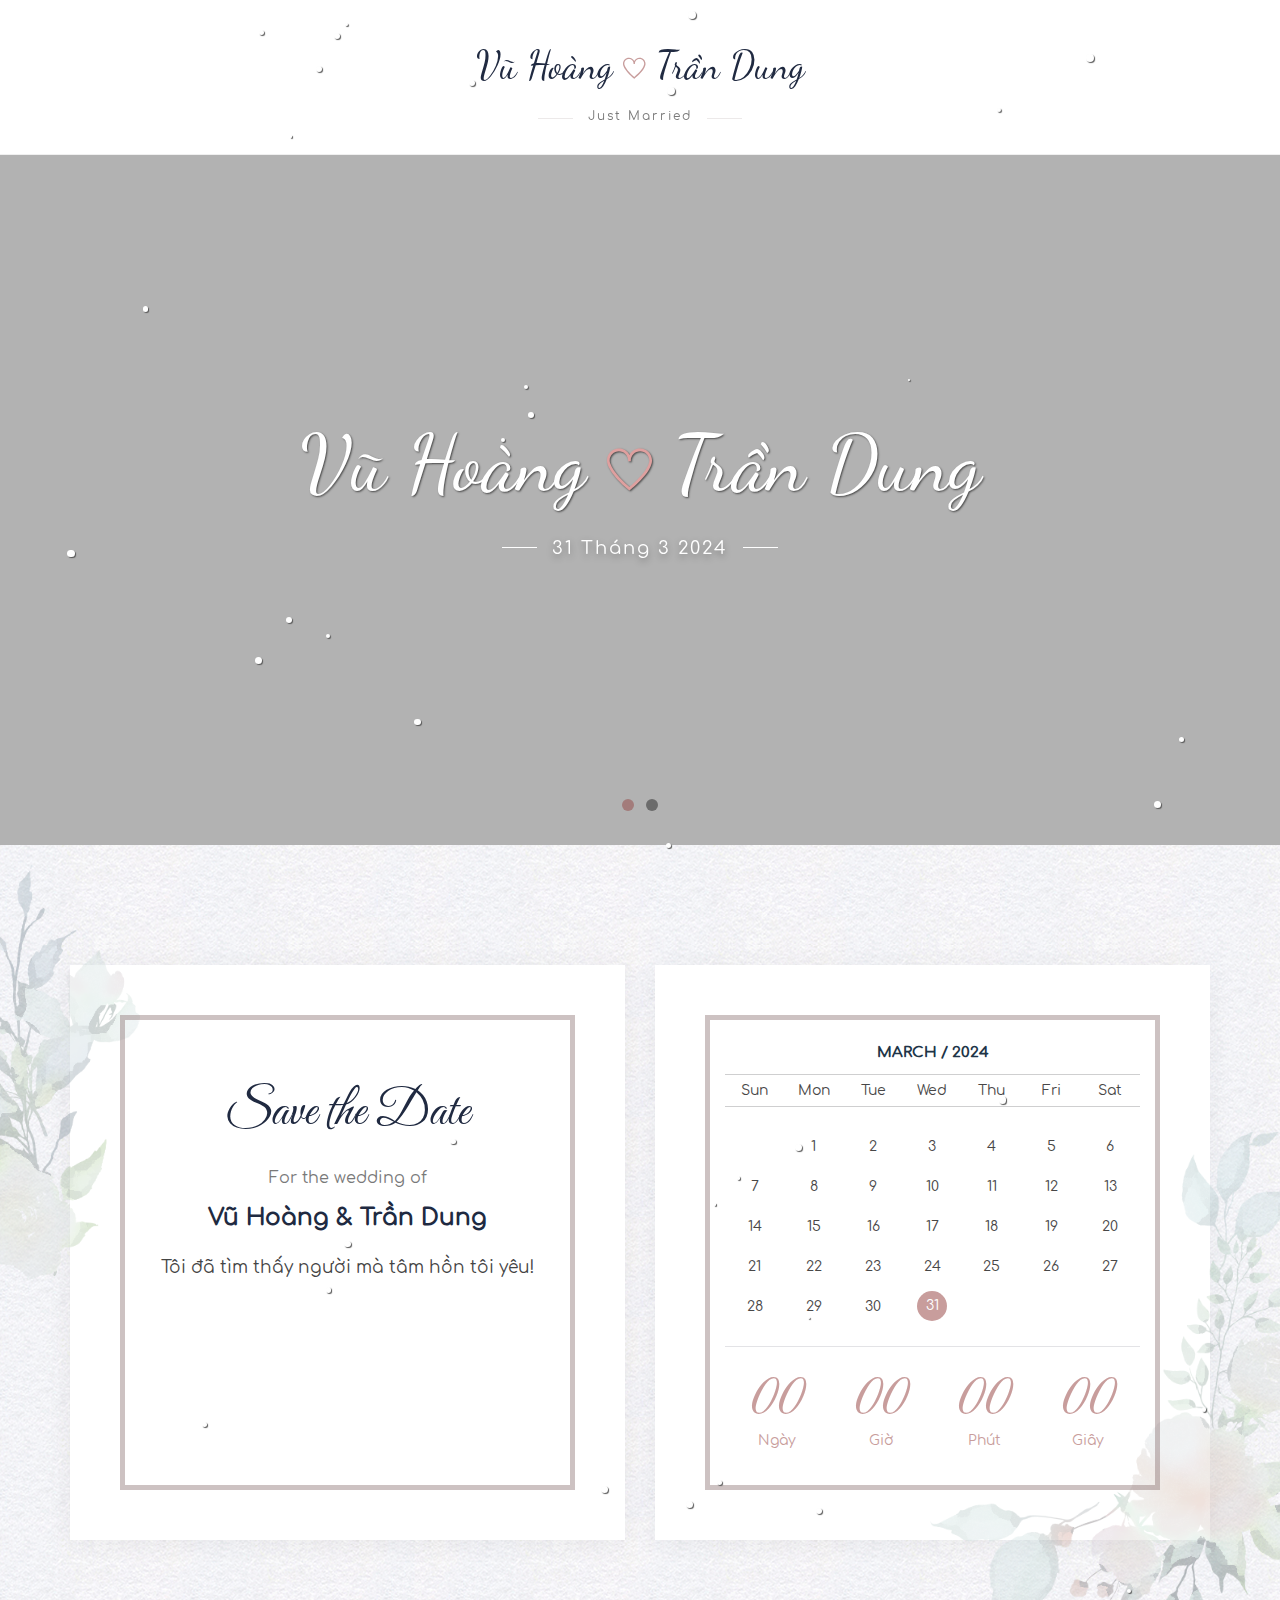
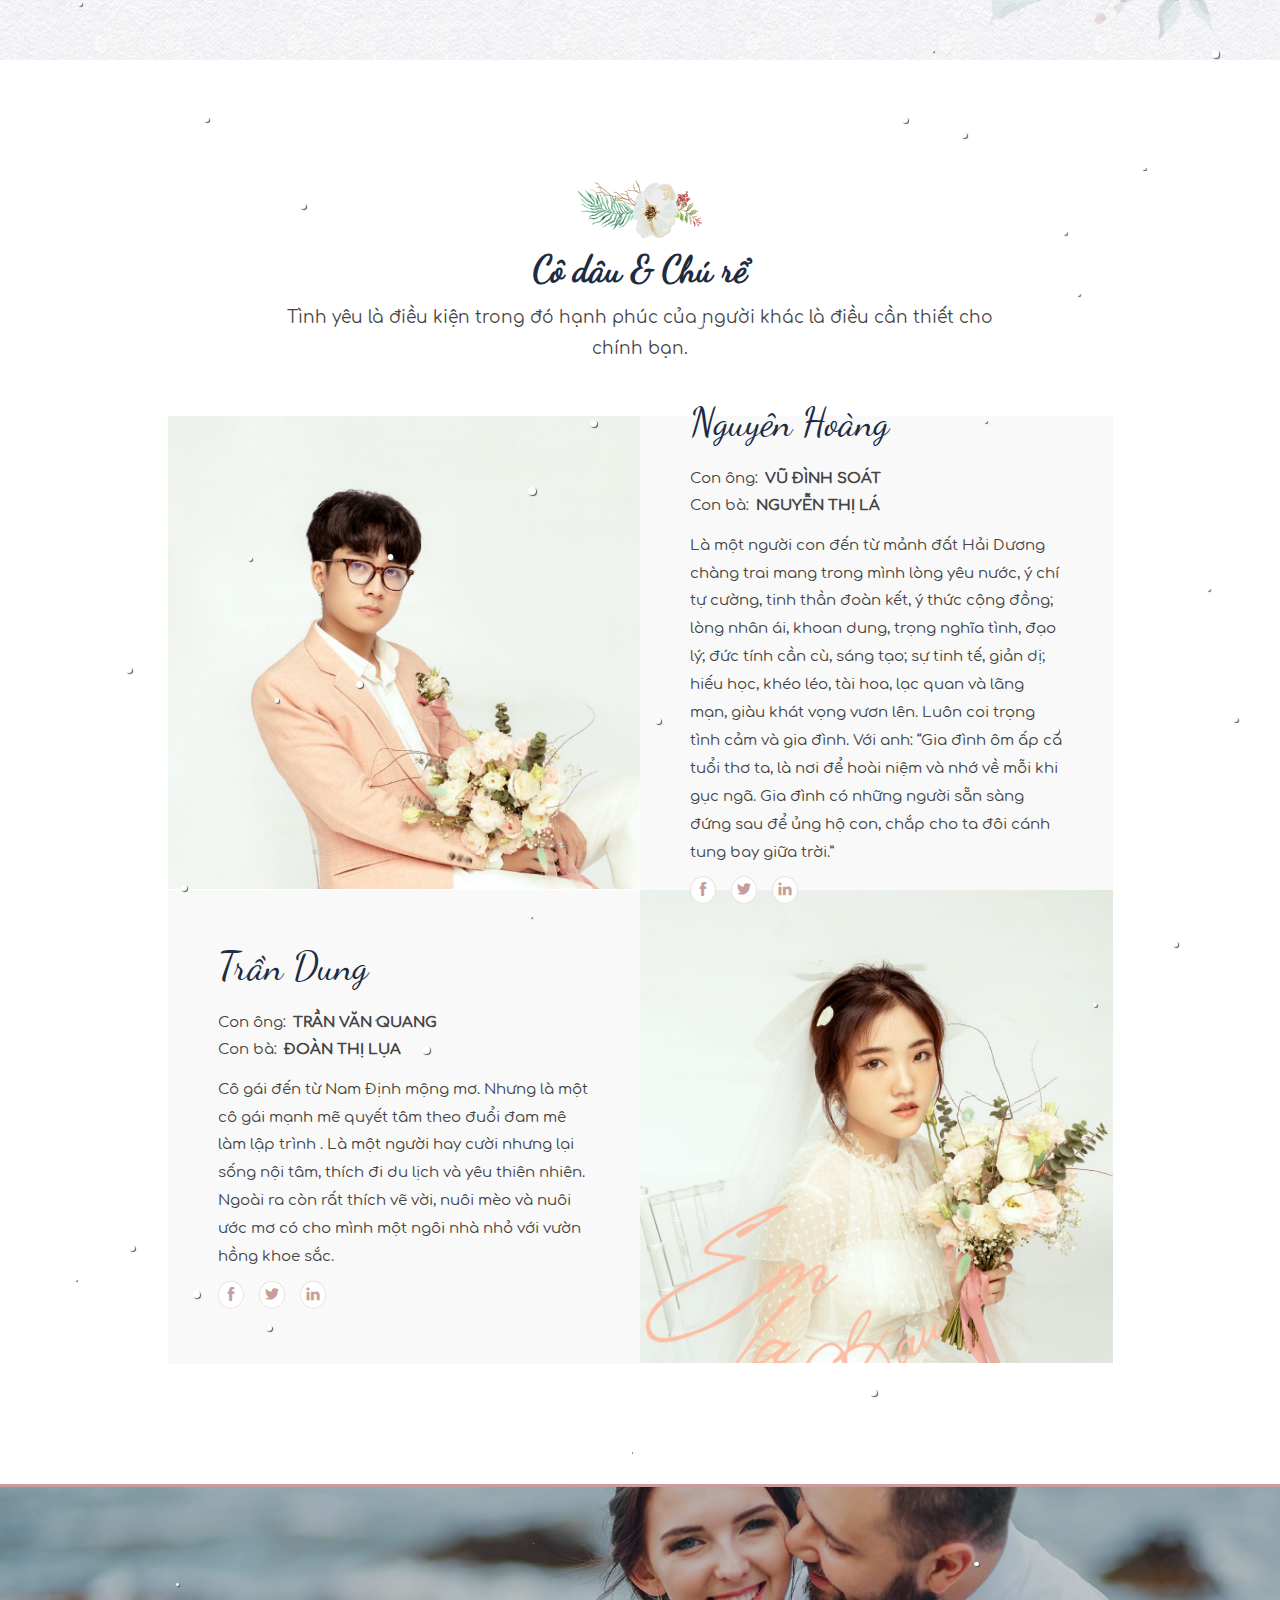
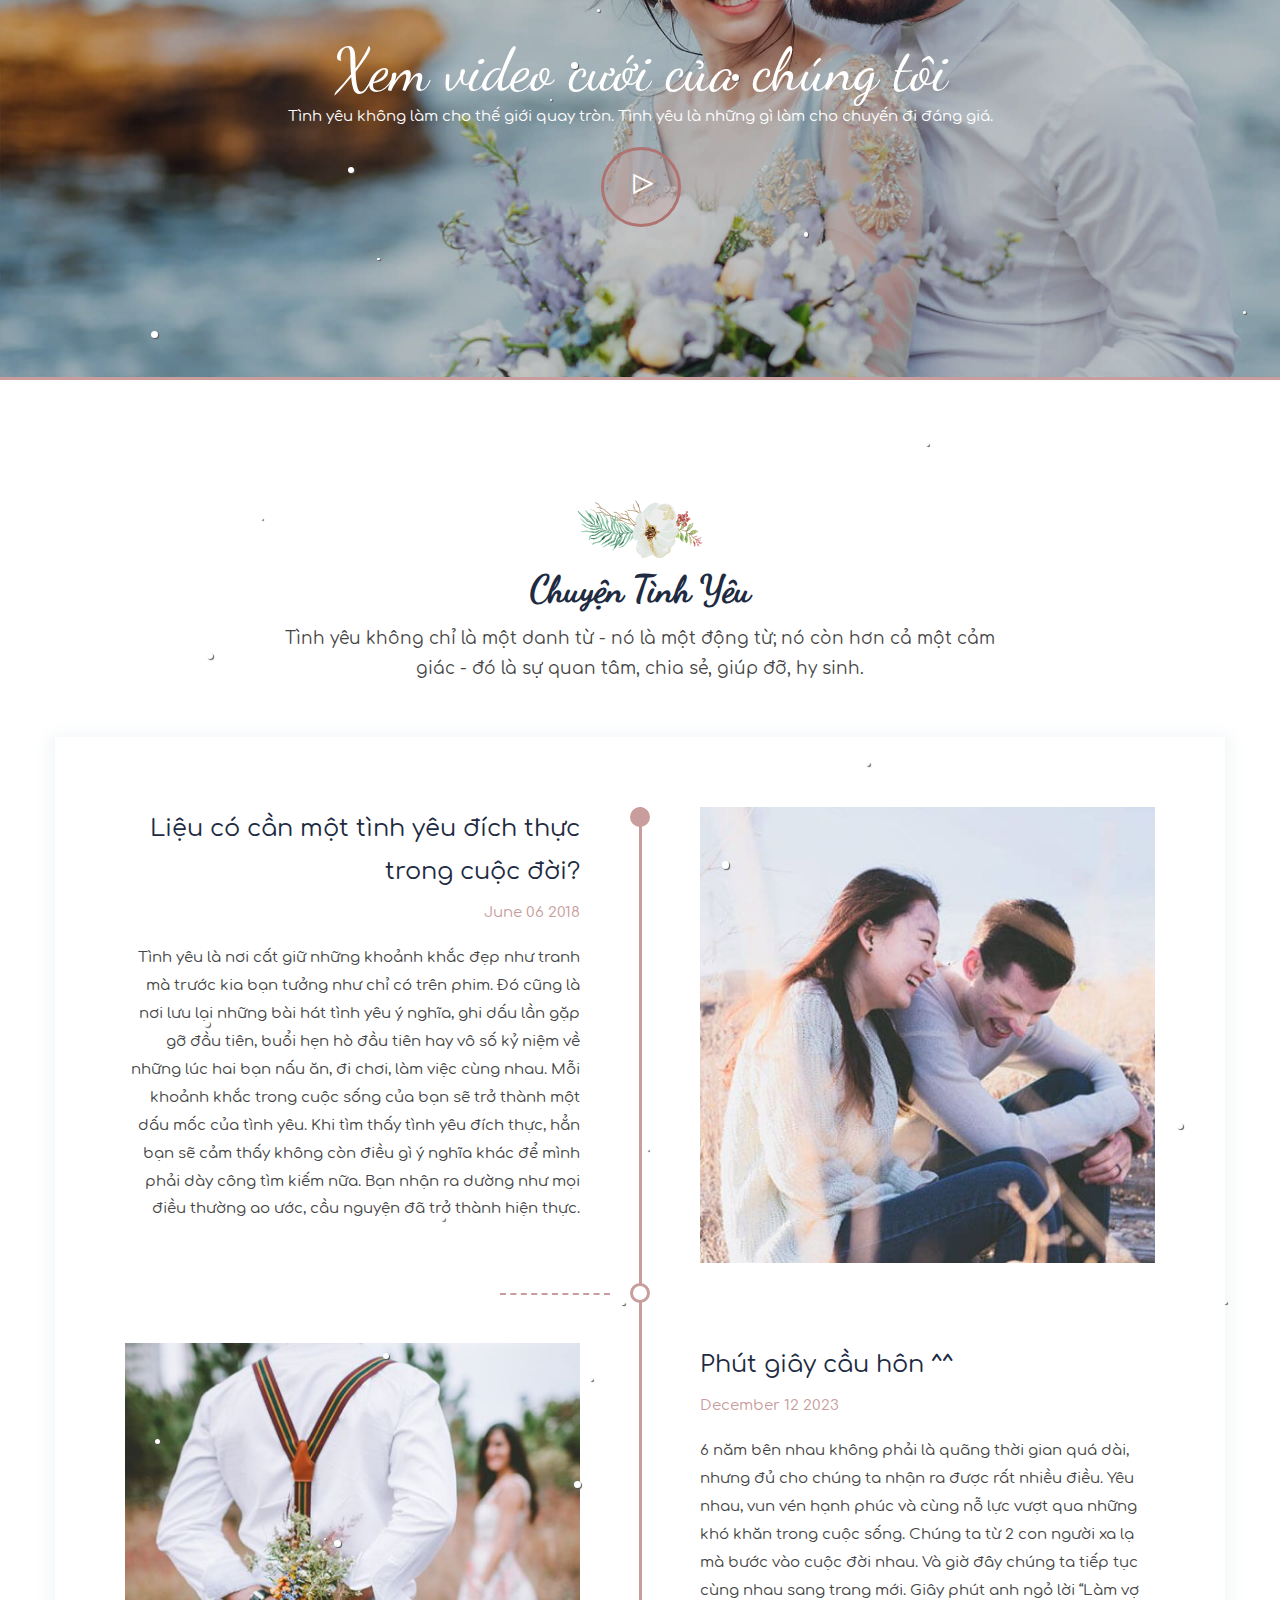
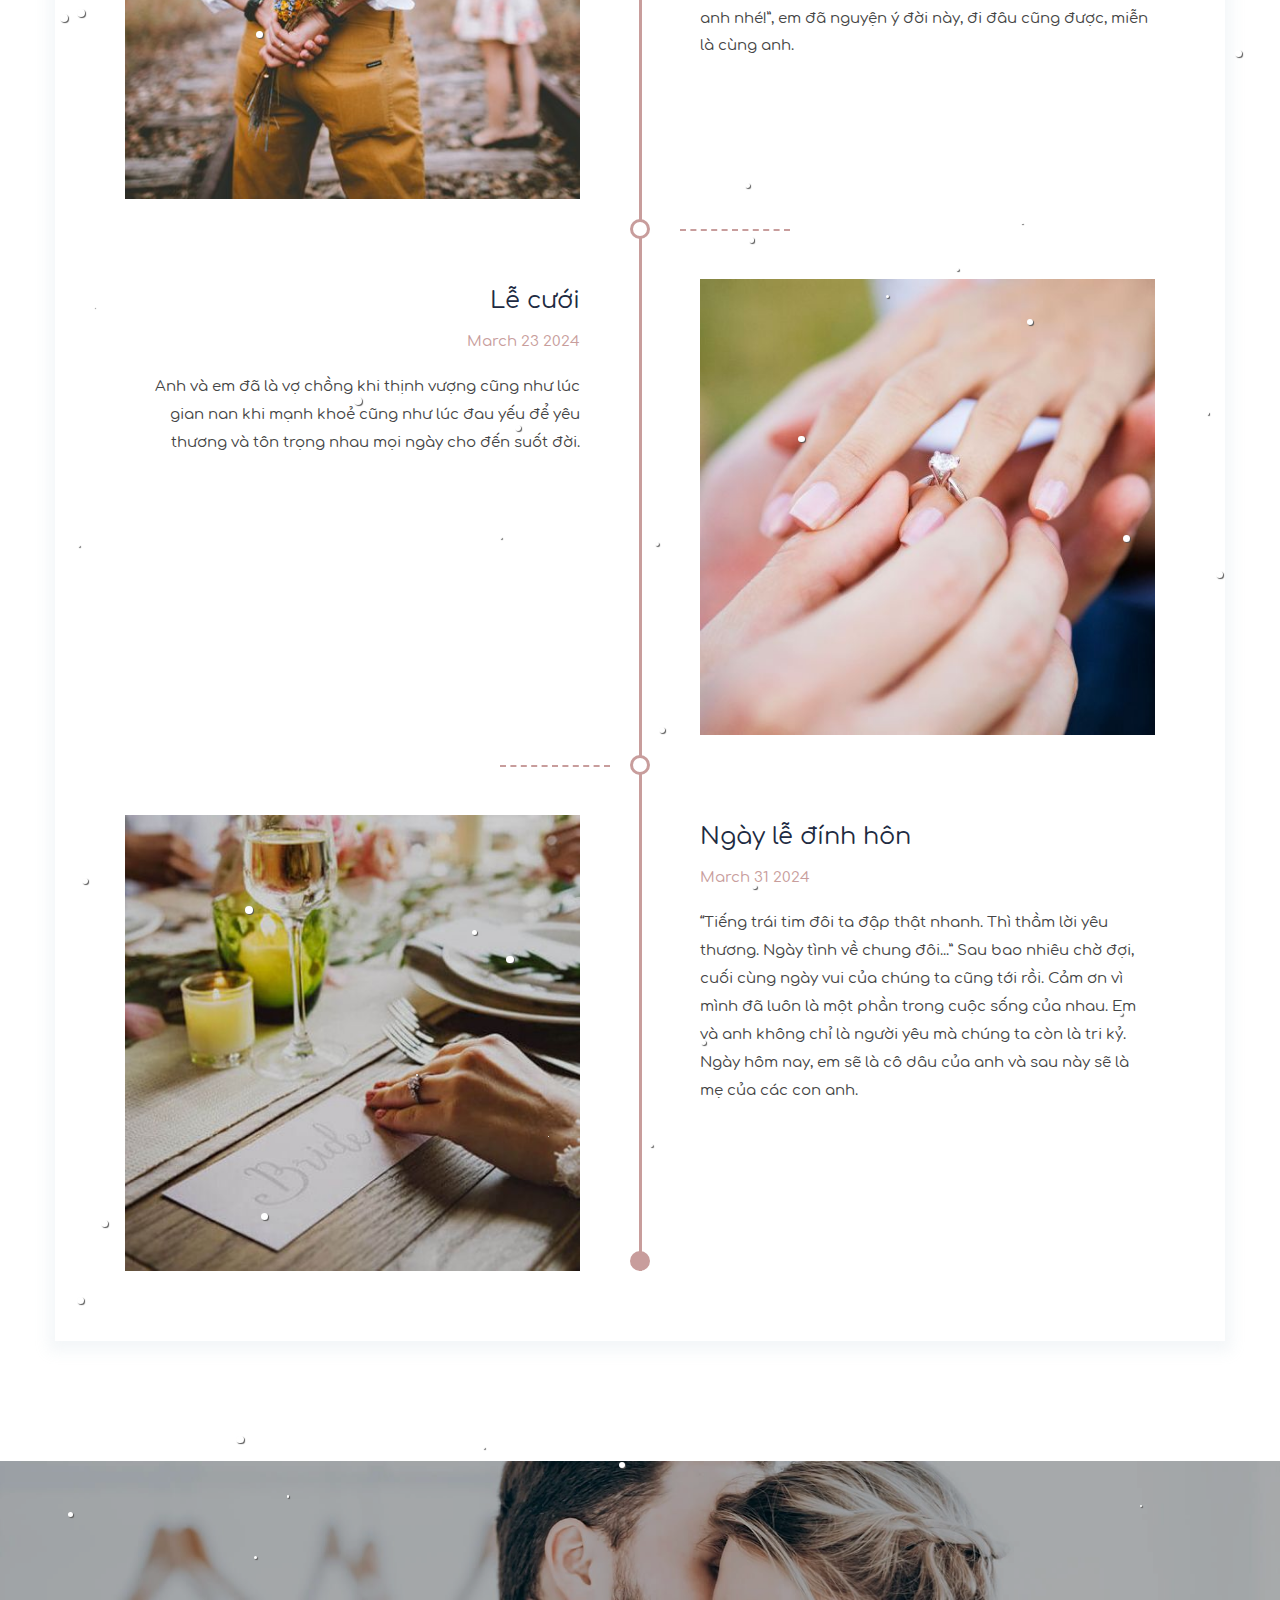
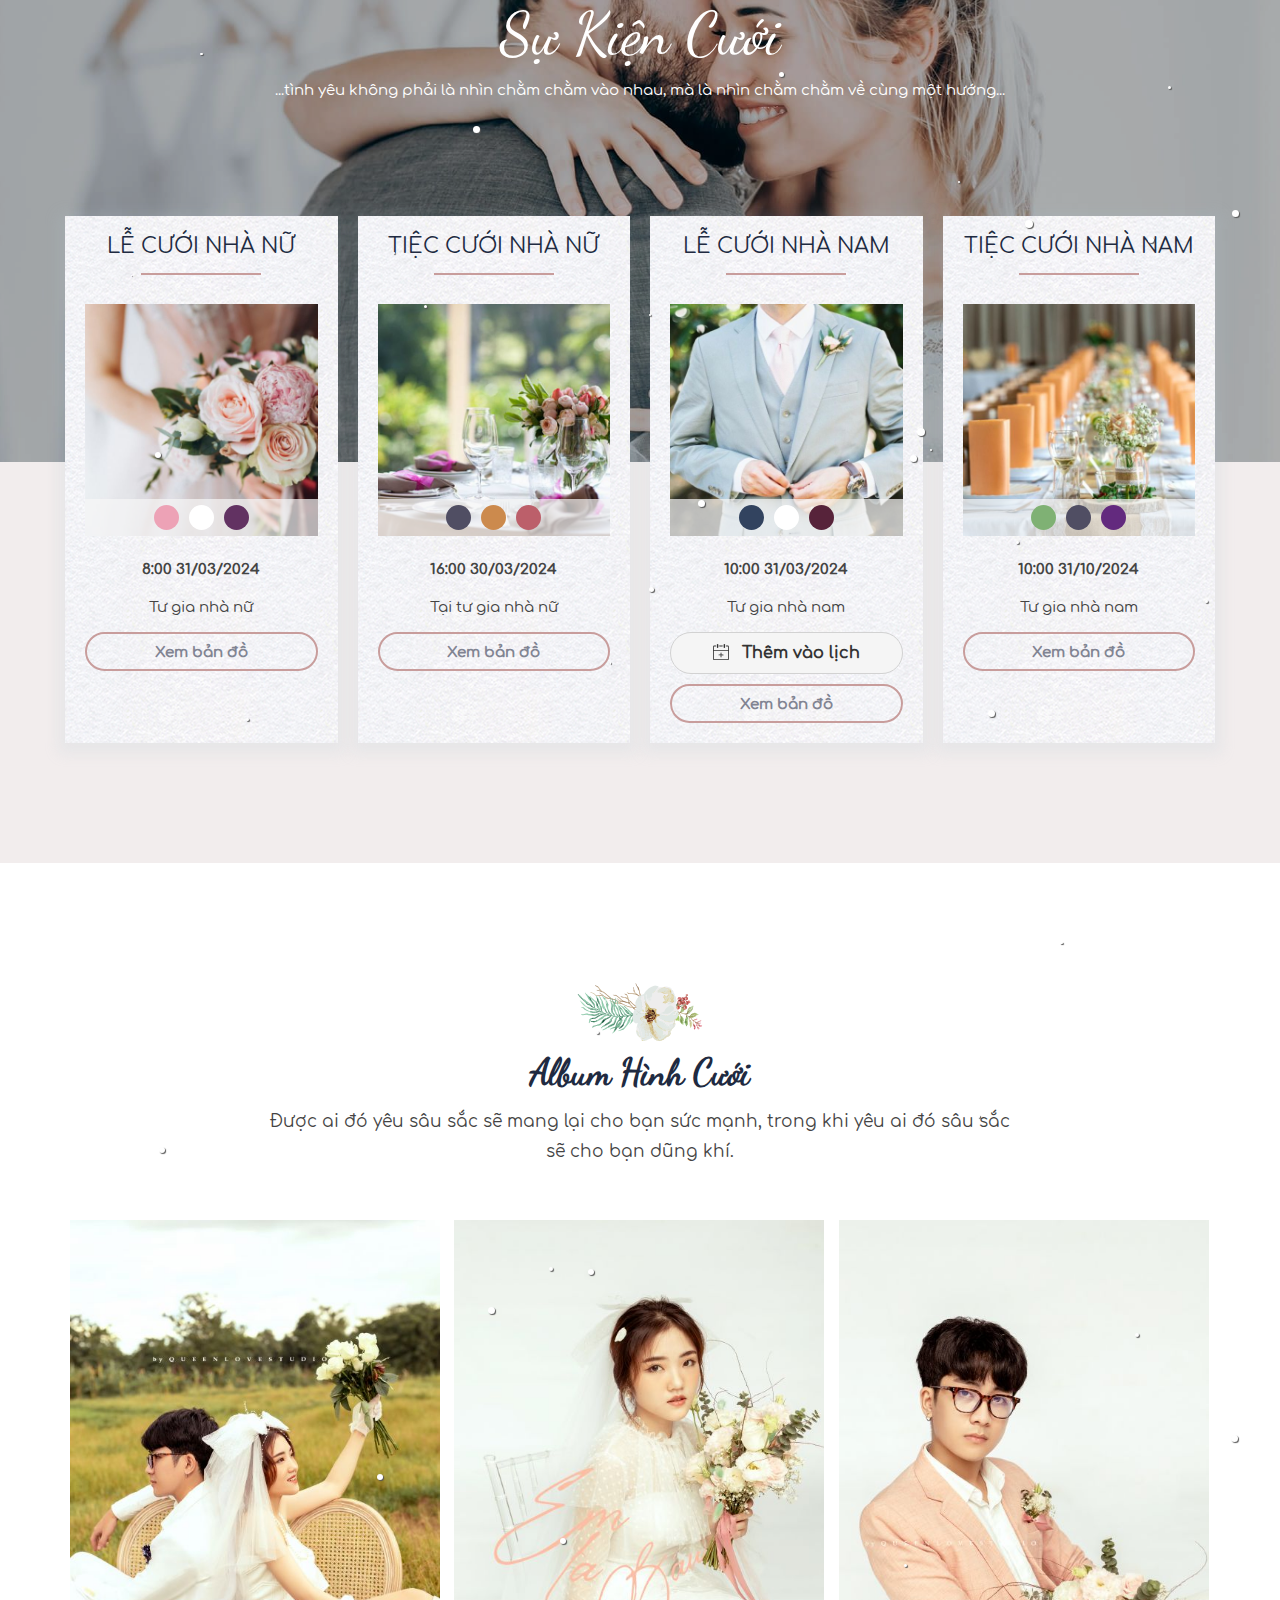
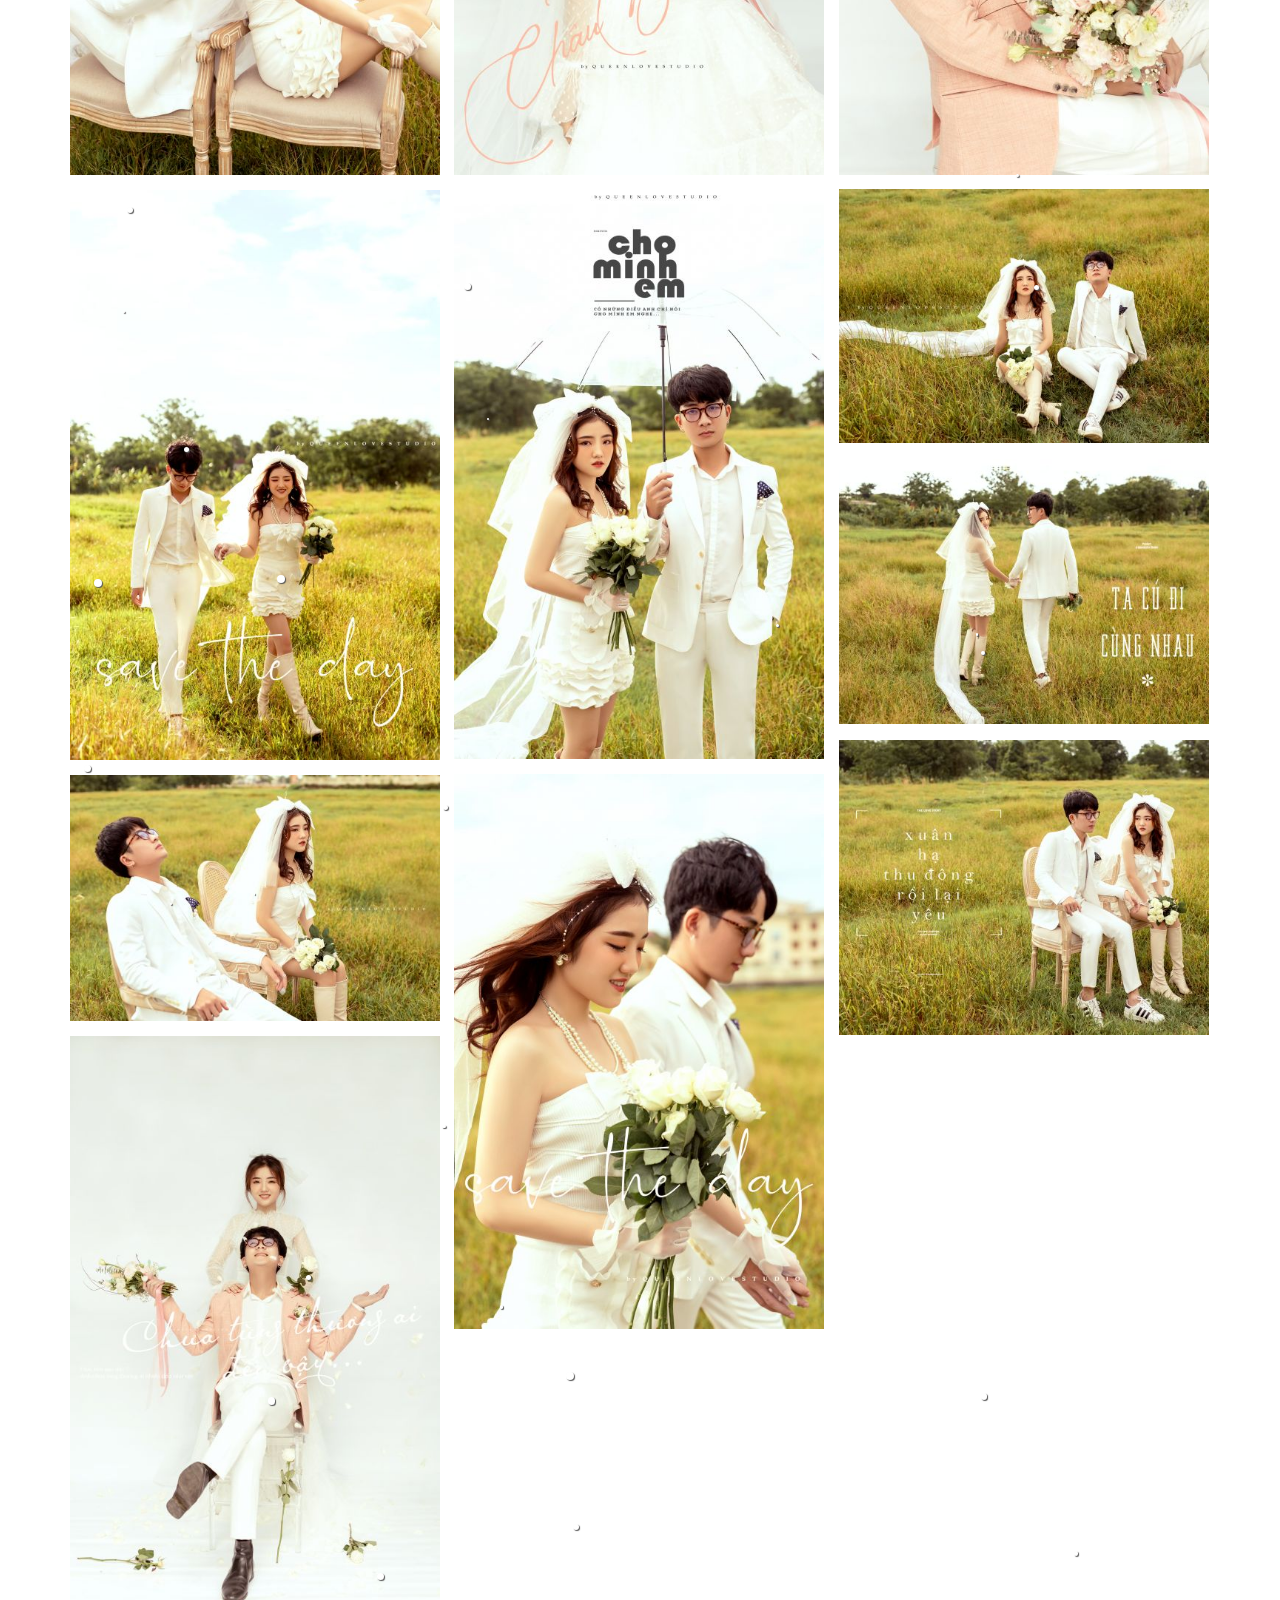
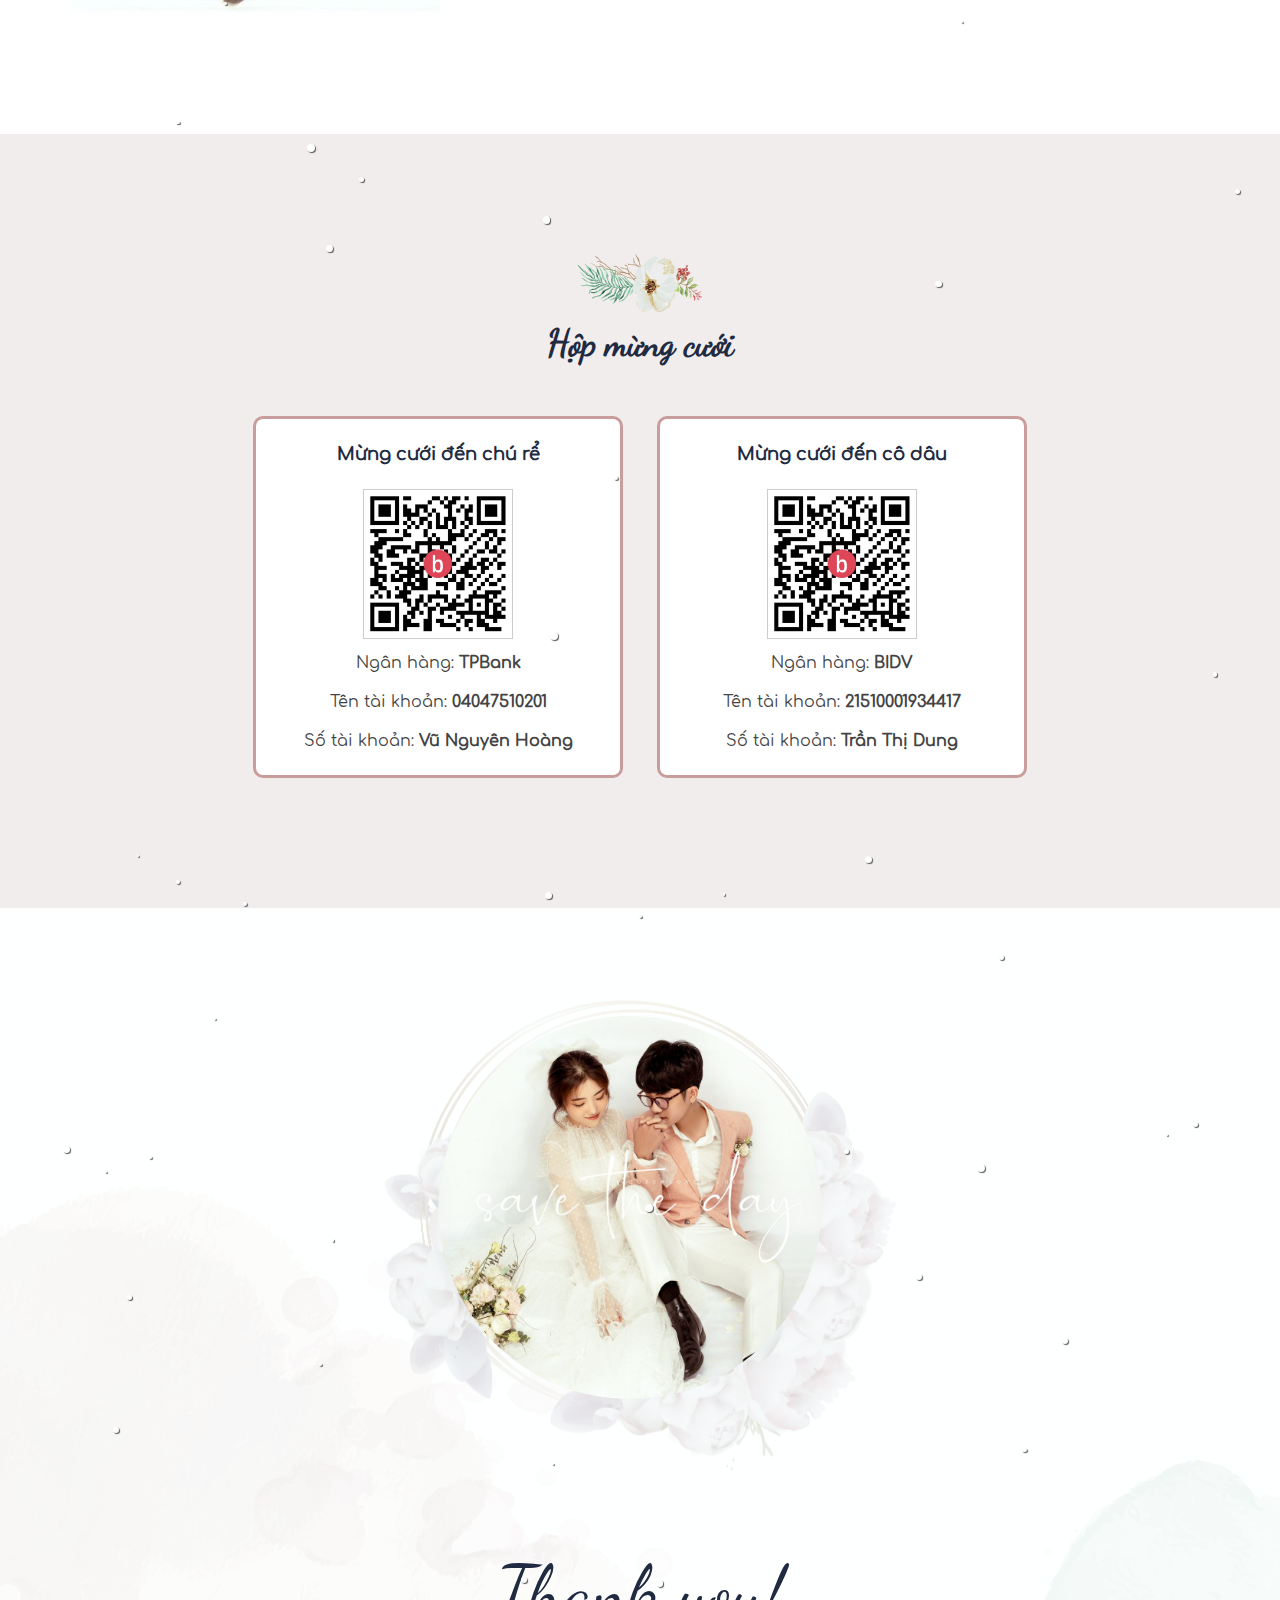
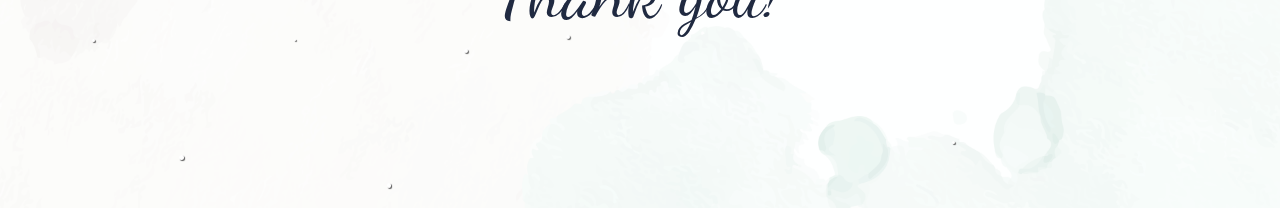
==== preview.iwedding.info/index1cdc.html @ bb4db27f "init" ====
<!DOCTYPE html>
<html lang="vi">

<!-- Mirrored from preview.iwedding.info/?template=6174ef83a62963738e0a367c by HTTrack Website Copier/3.x [XR&CO'2014], Sat, 16 Mar 2024 04:31:12 GMT -->
<!-- Added by HTTrack -->
<meta http-equiv="content-type" content="text/html;charset=UTF-8" /><!-- /Added by HTTrack -->

<head>
    <meta charset="utf-8">
    <meta http-equiv="X-UA-Compatible" content="IE=edge">
    <meta name="viewport" content="width=device-width, initial-scale=1">
    <title>Nguyên Hoàng &amp; Trần Dung Wedding site!</title>
    <meta name="description"
        content="Nguyên Hoàng &amp; Trần Dung - Our wedding date: 2024-03-31 | Điều tuyệt vời nhất mà bạn từng học là yêu và được yêu để đáp lại">
    <meta name="keywords"
        content="Wedding,Nguyên Hoàng,Trần Dung,Wedding website, Website đám cưới, Tạo website đám cưới miễn phí">
    <meta name="format-detection" content="telephone=no">
    <meta property="og:site_name" content="Nguyên Hoàng &amp; Trần Dung">
    <meta property="og:type" content="website">
    <meta property="og:title" content="Nguyên Hoàng &amp; Trần Dung Wedding site!">
    <meta property="og:url" content="index.html">
    <meta property="og:description"
        content="Nguyên Hoàng &amp; Trần Dung - Our wedding date: 2024-03-31 | Điều tuyệt vời nhất mà bạn từng học là yêu và được yêu để đáp lại">
    <meta property="og:image"
        content="../cdn.biihappy.com/ziiweb/website/61990349db8f76231c132068/88b6d6c5cb36ccd3725c92f0e0b3d89b.jpg">
    <meta property="og:image:url"
        content="../cdn.biihappy.com/ziiweb/website/61990349db8f76231c132068/88b6d6c5cb36ccd3725c92f0e0b3d89b.jpg">
    <meta property="og:image:secure_url"
        content="../cdn.biihappy.com/ziiweb/website/61990349db8f76231c132068/88b6d6c5cb36ccd3725c92f0e0b3d89b.jpg">
    <link rel="shortcut icon" type="image/x-icon" href="https://iwedding.info/favicon.ico">
    <link href="templates/template15/css/libsa6e0.css?v=20240301" rel="stylesheet">
    <link href="common/calendara6e0.css?v=20240301" rel="stylesheet">
    <link href="templates/template15/css/stylea6e0.css?v=20240301" rel="stylesheet">
    <link href="common/fonts/fontsa6e0.css?v=20240301" rel="stylesheet">
    <!-- Global site tag (gtag.js) - Google Analytics -->
    <script async src="https://www.googletagmanager.com/gtag/js?id=G-K9L0ZFE1PJ"></script>
    <script>window.dataLayer = window.dataLayer || []; function gtag() { dataLayer.push(arguments); } gtag('js', new Date()); gtag('config', 'G-K9L0ZFE1PJ');</script>
</head>
<script src="https://code.jquery.com/jquery-3.6.0.min.js"></script>
<script type="text/javascript">
    var photoGalleries = [];
    $(document).ready(function() {
        playPause();
        playPause();
    });
</script>

<body>
    <div class="page-wrapper flower-fixed-body">
        <div class="preloader">
            <div class="middle">
                <i class="fi flaticon-favorite-heart-button"></i>
                <i class="fi flaticon-favorite-heart-button"></i>
                <i class="fi flaticon-favorite-heart-button"></i>
                <i class="fi flaticon-favorite-heart-button"></i>
            </div>
        </div>
        <header id="header" class="site-header header-style-1">
            <div class="topbar">
                <div class="container">
                    <div class="row">
                        <div class="col col-xs-12">
                            <div class="site-logo">
                                <a href="index.html">
                                    <h1>Vũ Hoàng <i class="ti-heart"></i> Trần Dung</h1>
                                    <span>Just Married</span>
                                </a>
                            </div>
                        </div>
                    </div>
                </div>
            </div>
        </header>

        <section class="hero-slider hero-style-1" id="home">
            <div class="swiper-container">
                <div class="slide-main-text">
                    <div class="container">
                        <div class="slide-title">
                            <h2><span>Vũ Hoàng</span> <i class="ti-heart"></i> <span>Trần Dung</span></h2>
                        </div>
                        <div class="wedding-date">
                            <span>31 Tháng 3 2024</span>
                        </div>
                        <div class="clearfix"></div>
                    </div>
                    <!-- <div class="pattern">
                        <span></span>
                        <span></span>
                        <span></span>
                        <span></span>
                        <span></span>
                    </div> -->
                </div>
                <div class="swiper-wrapper">
                    <div class="swiper-slide">
                        <div class="slide-inner slide-bg-image"
                            data-background="https://cdn.biihappy.com/ziiweb/default/template/6174ef83a62963738e0a367c/c3d27a123d944f20a89f69d7d40a4bb0.jpg">
                        </div>
                    </div>
                    <div class="swiper-slide">
                        <div class="slide-inner slide-bg-image"
                            data-background="https://cdn.biihappy.com/ziiweb/default/template/6174ef83a62963738e0a367c/cde33ed0f326a6a1dce7cecfd64a2892.jpg">
                        </div>
                    </div>
                </div>
                <div class="swiper-pagination"></div>
                <div class="swiper-button-next"></div>
                <div class="swiper-button-prev"></div>
            </div>
        </section>

        <section class="invitation-section section-padding section-bg-img">
            <div class="container">
                <div class="row">
                    <div class="col col-md-6">
                        <div class="invitation-box left">
                            <div class="left-vec"></div>
                            <div class="right-vec"></div>
                            <div class="inner">
                                <h2>Save the Date</h2>
                                <span>For the wedding of</span>
                                <h3>Vũ Hoàng & Trần Dung</h3>
                                <p>Tôi đã tìm thấy người mà tâm hồn tôi yêu!</p>
                                <!-- <a href="#wishes" class="theme-btn">Gửi lời chúc</a> -->
                            </div>
                        </div>
                    </div>
                    <div class="col col-md-6">
                        <div class="invitation-box calendar-box">
                            <div class="left-vec"></div>
                            <div class="right-vec"></div>
                            <div class="inner">
                                <div class="mini_calendar">
                                    <table>
                                        <caption class="calendar-month"> March / 2024</caption>
                                        <tr>
                                            <th abbr="Sunday">Sun</th>
                                            <th abbr="Monday">Mon</th>
                                            <th abbr="Tuesday">Tue</th>
                                            <th abbr="Wednesday">Wed</th>
                                            <th abbr="Thursday">Thu</th>
                                            <th abbr="Friday">Fri</th>
                                            <th abbr="Saturday">Sat</th>
                                        </tr>
                                        <tr>
                                            <td>&nbsp;</td>
                                            <td>1</td>
                                            <td>2</td>
                                            <td>3</td>
                                            <td>4</td>
                                            <td>5</td>
                                            <td>6</td>
                                        </tr>
                                        <tr>
                                            <td>7</td>
                                            <td>8</td>
                                            <td>9</td>
                                            <td>10</td>
                                            <td>11</td>
                                            <td>12</td>
                                            <td>13</td>
                                        </tr>
                                        <tr>
                                            <td>14</td>
                                            <td>15</td>
                                            <td>16</td>
                                            <td>17</td>
                                            <td>18</td>
                                            <td>19</td>
                                            <td>20</td>
                                        </tr>
                                        <tr>
                                            <td>21</td>
                                            <td>22</td>
                                            <td>23</td>
                                            <td>24</td>
                                            <td>25</td>
                                            <td>26</td>
                                            <td>27</td>
                                        </tr>
                                        <tr>
                                            <td>28</td>
                                            <td>29</td>
                                            <td>30</td>
                                            <td>
                                                <div id="today">31</div>
                                            </td>
                                            <td id="emptydays" colspan="4">&nbsp;</td>
                                        </tr>
                                    </table>
                                </div>

                            </div>
                            <div class="count-down-clock">
                                <div id="clock" data-date="2024-03-31" data-text-day="Ngày" data-text-hour="Giờ"
                                    data-text-minute="Phút" data-text-second="Giây"></div>
                            </div>
                        </div>
                    </div>
                </div>
            </div>
        </section>

        <section class="couple-section section-padding" id="couple">
            <div class="container">
                <div class="row">
                    <div class="col col-md-8 col-md-offset-2 col-sm-10 col-sm-offset-1">
                        <div class="section-title">
                            <h2>Cô dâu & Chú rể</h2>
                            <p>Tình yêu là điều kiện trong đó hạnh phúc của người khác là điều cần thiết cho chính bạn.
                            </p>
                        </div>
                    </div>
                </div>
                <div class="row">
                    <div class="col col-lg-10 col-lg-offset-1">
                        <div class="couple-area">
                            <div class="couple-row clearfix">
                                <div class="img-holder">
                                    <img src="../cdn.biihappy.com/ziiweb/default/website/3b48bc6125ce6d186297a3e90a11085e.jpg"
                                        alt>
                                </div>
                                <div class="details">
                                    <div class="inner">
                                        <h2>Nguyên Hoàng</h2>
                                        <!--Parent info-->
                                        <div class="parent-infos">
                                            <div class="parent-info"><span class="parent-title">Con ông:</span> <span
                                                    class="parent-name">Vũ Đình Soát</span></div>

                                            <div class="parent-info"><span class="parent-title">Con bà:</span> <span
                                                    class="parent-name">Nguyễn Thị Lá</span></div>
                                        </div>
                                        <p>Là một người con đến từ mảnh đất Hải Dương chàng trai mang trong mình lòng
                                            yêu nước, ý chí tự cường, tinh thần đoàn kết, ý thức cộng đồng; lòng nhân
                                            ái, khoan dung, trọng nghĩa tình, đạo lý; đức tính cần cù, sáng tạo; sự tinh
                                            tế, giản dị; hiếu học, khéo léo, tài hoa, lạc quan và lãng mạn, giàu khát
                                            vọng vươn lên. Luôn coi trọng tình cảm và gia đình. Với anh: “Gia đình ôm ấp
                                            cả tuổi thơ ta, là nơi để hoài niệm và nhớ về mỗi khi gục ngã. Gia đình có
                                            những người sẵn sàng đứng sau để ủng hộ con, chắp cho ta đôi cánh tung bay
                                            giữa trời.”
                                        </p>
                                        <ul class="social-links">
                                            <li><a href="https://facebook.com/" target="_blank"><i
                                                        class="ti-facebook"></i></a></li>

                                            <li><a href="https://twitter.com/" target="_blank"><i
                                                        class="ti-twitter-alt"></i></a></li>

                                            <li><a href="https://instagram.com/" target="_blank"><i
                                                        class="ti-linkedin"></i></a></li>
                                        </ul>
                                    </div>
                                </div>
                            </div>
                            <div class="couple-row last-row clearfix">
                                <div class="details">
                                    <div class="inner">
                                        <h2>Trần Dung</h2>
                                        <div class="parent-infos">
                                            <div class="parent-info"><span class="parent-title">Con ông:</span> <span
                                                    class="parent-name">Trần Văn Quang</span></div>

                                            <div class="parent-info"><span class="parent-title">Con bà:</span> <span
                                                    class="parent-name">Đoàn Thị Lụa</span></div>
                                        </div>
                                        <p>Cô gái đến từ Nam Định mộng mơ. Nhưng là một cô gái mạnh mẽ quyết tâm theo
                                            đuổi đam mê làm lập trình . Là một người hay cười nhưng lại sống nội tâm,
                                            thích đi du lịch và yêu thiên nhiên. Ngoài ra còn rất thích vẽ vời, nuôi mèo
                                            và nuôi ước mơ có cho mình một ngôi nhà nhỏ với vườn hồng khoe sắc.</p>
                                        <ul class="social-links">
                                            <li><a href="https://facebook.com/" target="_blank"><i
                                                        class="ti-facebook"></i></a></li>

                                            <li><a href="https://twitter.com/" target="_blank"><i
                                                        class="ti-twitter-alt"></i></a></li>

                                            <li><a href="https://instagram.com/" target="_blank"><i
                                                        class="ti-linkedin"></i></a></li>
                                        </ul>
                                    </div>
                                </div>
                                <div class="img-holder">
                                    <img src="../cdn.biihappy.com/ziiweb/default/website/59b631f29bfb9f7cd20437d27ddbe4db.jpg"
                                        alt>
                                </div>
                            </div>
                        </div>
                    </div>
                </div>
            </div>
        </section>
        <section class="video-section event-section section-padding p-t-0 p-b-0" id="video">
            <div class="top-area"
                style="background: url(../cdn.biihappy.com/ziiweb/default/template/6174ef83a62963738e0a367c/f35716003ab48d57adf77b616c32daaf.jpg) center center/cover no-repeat local;">
                <h2>Xem video cưới của chúng tôi</h2>
                <p>Tình yêu không làm cho thế giới quay tròn. Tình yêu là những gì làm cho chuyến đi đáng giá.</p>
                <div class="video-btn"><a href="https://www.youtube.com/embed/lGUdD29BDMg" class="video-play-btn"
                        data-type="iframe"><i class="ti-control-play"></i></a></div>
            </div>
        </section>

        <section class="story-section section-padding" id="story">
            <div class="container">
                <div class="row">
                    <div class="col col-md-8 col-md-offset-2 col-sm-10 col-sm-offset-1">
                        <div class="section-title">
                            <h2>Chuyện Tình Yêu</h2>
                            <p>Tình yêu không chỉ là một danh từ - nó là một động từ; nó còn hơn cả một cảm giác - đó là
                                sự quan tâm, chia sẻ, giúp đỡ, hy sinh.</p>
                        </div>
                    </div>
                </div>
                <div class="row">
                    <div class="col">
                        <div class="story-block">
                            <ul>
                                <li>
                                    <div class="details">
                                        <h3>Liệu có cần một tình yêu đích thực trong cuộc đời?</h3>
                                        <span class="date">June 06 2018</span>
                                        <p>Tình yêu là nơi cất giữ những khoảnh khắc đẹp như tranh mà trước kia bạn
                                            tưởng như chỉ có trên phim. Đó cũng là nơi lưu lại những bài hát tình yêu ý
                                            nghĩa, ghi dấu lần gặp gỡ đầu tiên, buổi hẹn hò đầu tiên hay vô số kỷ niệm
                                            về những lúc hai bạn nấu ăn, đi chơi, làm việc cùng nhau. Mỗi khoảnh khắc
                                            trong cuộc sống của bạn sẽ trở thành một dấu mốc của tình yêu.
                                            Khi tìm thấy tình yêu đích thực, hẳn bạn sẽ cảm thấy không còn điều gì ý
                                            nghĩa khác để mình phải dày công tìm kiếm nữa. Bạn nhận ra dường như mọi
                                            điều thường ao ước, cầu nguyện đã trở thành hiện thực.</p>
                                    </div>
                                    <div class="img-holder">
                                        <img src="../cdn.biihappy.com/ziiweb/website/61990349db8f76231c132068/0f99c255f7aa7714d366ebde51c86d53.jpg"
                                            alt>
                                    </div>
                                </li>
                                <li>
                                    <div class="img-holder img-holder-hideinmobile">
                                        <img src="../cdn.biihappy.com/ziiweb/website/61990349db8f76231c132068/be48dcf2522cd4ecfa7dab2dd4ebd3f9.jpg"
                                            alt>
                                    </div>
                                    <div class="details">
                                        <h3>Phút giây cầu hôn ^^</h3>
                                        <span class="date">December 12 2023</span>
                                        <p>6 năm bên nhau không phải là quãng thời gian quá dài, nhưng đủ cho chúng ta
                                            nhận ra được rất nhiều điều. Yêu nhau, vun vén hạnh phúc và cùng nỗ lực vượt
                                            qua những khó khăn trong cuộc sống. Chúng ta từ 2 con người xa lạ mà bước
                                            vào cuộc đời nhau. Và giờ đây chúng ta tiếp tục cùng nhau sang trang mới.
                                            Giây phút anh ngỏ lời “Làm vợ anh nhé!”, em đã nguyện ý đời này, đi đâu cũng
                                            được, miễn là cùng anh.</p>
                                    </div>
                                    <div class="img-holder img-show-hideinmobile">
                                        <img src="../cdn.biihappy.com/ziiweb/website/61990349db8f76231c132068/be48dcf2522cd4ecfa7dab2dd4ebd3f9.jpg"
                                            alt>
                                    </div>
                                </li>
                                <li>
                                    <div class="details">
                                        <h3>Lễ cưới</h3>
                                        <span class="date">March 23 2024</span>
                                        <p>Anh và em đã là vợ chồng khi thịnh vượng cũng như lúc gian nan khi mạnh khoẻ
                                            cũng như lúc đau yếu để yêu thương và tôn trọng nhau mọi ngày cho đến suốt
                                            đời.
                                        </p>
                                    </div>
                                    <div class="img-holder">
                                        <img src="../cdn.biihappy.com/ziiweb/website/61990349db8f76231c132068/d2d08234dd0ece24828f396fa243a1ec.jpg"
                                            alt>
                                    </div>
                                </li>
                                <li>
                                    <div class="img-holder img-holder-hideinmobile">
                                        <img src="../cdn.biihappy.com/ziiweb/website/61990349db8f76231c132068/d37c077f9ad6b076bc531b2d6ba44498.jpg"
                                            alt>
                                    </div>
                                    <div class="details">
                                        <h3>Ngày lễ đính hôn</h3>
                                        <span class="date">March 31 2024</span>
                                        <p>“Tiếng trái tim đôi ta đập thật nhanh. Thì thầm lời yêu thương. Ngày tình về
                                            chung đôi...” Sau bao nhiêu chờ đợi, cuối cùng ngày vui của chúng ta cũng
                                            tới rồi. Cảm ơn vì mình đã luôn là một phần trong cuộc sống của nhau. Em và
                                            anh không chỉ là người yêu mà chúng ta còn là tri kỷ. Ngày hôm nay, em sẽ là
                                            cô dâu của anh và sau này sẽ là mẹ của các con anh.</p>
                                    </div>
                                    <div class="img-holder img-show-hideinmobile">
                                        <img src="../cdn.biihappy.com/ziiweb/website/61990349db8f76231c132068/d37c077f9ad6b076bc531b2d6ba44498.jpg"
                                            alt>
                                    </div>
                                </li>
                            </ul>
                        </div>
                    </div>
                </div>
            </div>
        </section>

        <section class="event-section section-padding p-t-0 section-bg-color" id="events">
            <div class="top-area"
                style="background: url(../cdn.biihappy.com/ziiweb/default/template/6174ef83a62963738e0a367c/95c640880776793781cf577ef7fbf1f8.jpg) center center/cover no-repeat local;">
                <h2>Sự Kiện Cưới</h2>
                <p class="">...tình yêu không phải là nhìn chằm chằm vào nhau, mà là nhìn chằm chằm về cùng một hướng...
                </p>
            </div>
            <div class="container">
                <div class="row">
                    <div class="col col-xs-12">
                        <div class="event-grids clearfix">
                            <div class="grid section-bg-img">
                                <h3>LỄ CƯỚI NHÀ NỮ</h3>
                                <div class="image-wrap">
                                    <img src="../cdn.biihappy.com/ziiweb/website/61990349db8f76231c132068/45dfd859dd184042e2a6adaa320ac64b.jpg"
                                        alt="">
                                    <div class="dresscode-colors-wrap">
                                        <div class="dresscode-colors-event">
                                            <span class="tooltip-dresscode">Dress Code</span>
                                            <div class="dresscode-colors-item" style="background:#eda2b6;"></div>
                                            <div class="dresscode-colors-item" style="background:#ffffff;"></div>
                                            <div class="dresscode-colors-item" style="background:#623262;"></div>
                                        </div>
                                    </div>
                                </div>
                                <p><strong>8:00 31/03/2024</strong></p>
                                <p>Tư gia nhà nữ</p>

                                <div class="calendar-button">
                                    <div class="atcb" style="display:none;">
                                        {
                                        "name":"LỄ CƯỚI NHÀ NỮ (Đám cưới Vũ Hoàng và Trần Dung)",
                                        "description":"Cảm ơn bạn đã dành thời gian tham dự đám cưới của chúng tôi!.
                                        Thông tin chi tiết xem tại
                                        website:<br>[url]https://preview.iwedding.info[/url]",
                                        "startDate":"2024-03-31",
                                        "endDate":"2024-03-31",
                                        "startTime":"08:00",
                                        "endTime":"08:00",
                                        "location":"Tư gia nhà nữ",
                                        "options":["Apple","Google","iCal","Microsoft365","MicrosoftTeams","Outlook.com","Yahoo"],
                                        "timeZone":"Asia/Ha_Noi",
                                        "iCalFileName":"Reminder-Event",
                                        "listStyle":"modal",
                                        "label":"Thêm vào lịch",
                                        "trigger":"click"
                                        }
                                    </div>
                                </div>
                                <a class="see-location-btn" href="https://maps.app.goo.gl/CAiE2ncebjrninW3A"
                                    target="_blank">Xem bản đồ</a>
                            </div>
                            <div class="grid section-bg-img">
                                <h3>TIỆC CƯỚI NHÀ NỮ</h3>
                                <div class="image-wrap">
                                    <img src="../cdn.biihappy.com/ziiweb/website/61990349db8f76231c132068/8f7155409bf9ebdb9dffd7a38991aaa8.jpg"
                                        alt="">
                                    <div class="dresscode-colors-wrap">
                                        <div class="dresscode-colors-event">
                                            <span class="tooltip-dresscode">Dress Code</span>
                                            <div class="dresscode-colors-item" style="background:#504e63;"></div>
                                            <div class="dresscode-colors-item" style="background:#cc8a4d;"></div>
                                            <div class="dresscode-colors-item" style="background:#bc5f6a;"></div>
                                        </div>
                                    </div>
                                </div>
                                <p><strong>16:00 30/03/2024</strong></p>
                                <p>Tại tư gia nhà nữ</p>

                                <div class="calendar-button">
                                    <div class="atcb" style="display:none;">
                                        {
                                        "name":"TIỆC CƯỚI NHÀ NỮ (Đám cưới Vũ Hoàng và Trần Dung)",
                                        "description":"Cảm ơn bạn đã dành thời gian tham dự đám cưới của chúng tôi!.
                                        Thông tin chi tiết xem tại
                                        website:<br>[url]https://preview.iwedding.info[/url]",
                                        "startDate":"2024-03-30",
                                        "endDate":"2024-03-30",
                                        "startTime":"16:00",
                                        "endTime":"16:00",
                                        "location":"Tại tư gia nhà nữ",
                                        "options":["Apple","Google","iCal","Microsoft365","MicrosoftTeams","Outlook.com","Yahoo"],
                                        "timeZone":"Asia/Ha_Noi",
                                        "iCalFileName":"Reminder-Event",
                                        "listStyle":"modal",
                                        "label":"Thêm vào lịch",
                                        "trigger":"click"
                                        }
                                    </div>
                                </div>
                                <a class="see-location-btn" href="https://maps.app.goo.gl/CAiE2ncebjrninW3A"
                                    target="_blank">Xem bản đồ</a>
                            </div>
                            <div class="grid section-bg-img">
                                <h3>LỄ CƯỚI NHÀ NAM</h3>
                                <div class="image-wrap">
                                    <img src="../cdn.biihappy.com/ziiweb/website/61990349db8f76231c132068/83d8a5c840b51447ab080ecb9a7de6df.jpg"
                                        alt="">
                                    <div class="dresscode-colors-wrap">
                                        <div class="dresscode-colors-event">
                                            <span class="tooltip-dresscode">Dress Code</span>
                                            <div class="dresscode-colors-item" style="background:#32435f;"></div>
                                            <div class="dresscode-colors-item" style="background:#ffffff;"></div>
                                            <div class="dresscode-colors-item" style="background:#57233a;"></div>
                                        </div>
                                    </div>
                                </div>
                                <p><strong>10:00 31/03/2024</strong></p>
                                <p>Tư gia nhà nam</p>

                                <div class="calendar-button">
                                    <div class="atcb" style="display:none;">
                                        {
                                        "name":"LỄ CƯỚI NHÀ NAM (Đám cưới Vũ Hoàng và Trần Dung)",
                                        "description":"Cảm ơn bạn đã dành thời gian tham dự đám cưới của chúng tôi!.
                                        Thông tin chi tiết xem tại
                                        website:<br>[url]https://preview.iwedding.info[/url]",
                                        "startDate":"2023-09-12",
                                        "endDate":"2023-09-12",
                                        "startTime":"09:00",
                                        "endTime":"09:00",
                                        "location":"Tư gia nhà nam",
                                        "options":["Apple","Google","iCal","Microsoft365","MicrosoftTeams","Outlook.com","Yahoo"],
                                        "timeZone":"Asia/Ho_Chi_Minh",
                                        "iCalFileName":"Reminder-Event",
                                        "listStyle":"modal",
                                        "label":"Thêm vào lịch",
                                        "trigger":"click"
                                        }
                                    </div>
                                </div>
                                <a class="see-location-btn" href="https://maps.app.goo.gl/zDhYTViot4JXsWcaA"
                                    target="_blank">Xem bản đồ</a>
                            </div>
                            <div class="grid section-bg-img">
                                <h3>TIỆC CƯỚI NHÀ NAM</h3>
                                <div class="image-wrap">
                                    <img src="../cdn.biihappy.com/ziiweb/website/61990349db8f76231c132068/194d4b3c58f61adb4931a8a00a4fa019.jpg"
                                        alt="">
                                    <div class="dresscode-colors-wrap">
                                        <div class="dresscode-colors-event">
                                            <span class="tooltip-dresscode">Dress Code</span>
                                            <div class="dresscode-colors-item" style="background:#7fb174;"></div>
                                            <div class="dresscode-colors-item" style="background:#504e63;"></div>
                                            <div class="dresscode-colors-item" style="background:#632a7e;"></div>
                                        </div>
                                    </div>
                                </div>
                                <p><strong>10:00 31/10/2024</strong></p>
                                <p>Tư gia nhà nam</p>

                                <div class="calendar-button">
                                    <div class="atcb" style="display:none;">
                                        {
                                        "name":"TIỆC CƯỚI NHÀ NAM (Đám cưới Vũ Hoàng và Trần Dung)",
                                        "description":"Cảm ơn bạn đã dành thời gian tham dự đám cưới của chúng tôi!.
                                        Thông tin chi tiết xem tại
                                        website:<br>[url]https://preview.iwedding.info[/url]",
                                        "startDate":"2024-03-31",
                                        "endDate":"2024-03-31",
                                        "startTime":"10:00",
                                        "endTime":"10:00",
                                        "location":"Tư gia nhà nam",
                                        "options":["Apple","Google","iCal","Microsoft365","MicrosoftTeams","Outlook.com","Yahoo"],
                                        "timeZone":"Asia/Ha_Noi",
                                        "iCalFileName":"Reminder-Event",
                                        "listStyle":"modal",
                                        "label":"Thêm vào lịch",
                                        "trigger":"click"
                                        }
                                    </div>
                                </div>
                                <a class="see-location-btn" href="https://maps.app.goo.gl/zDhYTViot4JXsWcaA"
                                    target="_blank">Xem bản đồ</a>
                            </div>
                        </div>
                    </div>
                </div>
            </div>
        </section>

        <section class="gallery-section section-padding" id="gallery">
            <div class="container">
                <div class="row">
                    <div class="col col-md-8 col-md-offset-2 col-sm-10 col-sm-offset-1">
                        <div class="section-title">
                            <h2>Album Hình Cưới</h2>
                            <p>Được ai đó yêu sâu sắc sẽ mang lại cho bạn sức mạnh, trong khi yêu ai đó sâu sắc sẽ cho
                                bạn dũng khí.</p>
                        </div>
                    </div>
                </div>
                <div class="row">
                    <div class="col col-xs-12">
                        <div class="gallery-container gallery-fancybox masonry-gallery">
                            <script type="text/javascript">
                                photoGalleries.push({
                                    src: "https://cdn.biihappy.com/ziiweb/default/website/galleries/61990296d7e97a1853119579/large.jpg",
                                    thumb: "https://cdn.biihappy.com/ziiweb/default/website/galleries/61990296d7e97a1853119579/small.jpg",
                                    subHtml: `<div class="lg-sub-html"><h4>Tình yêu là điều kiện trong đó hạnh phúc của người khác là điều cần thiết cho chính bạn</h4></div>`
                                });
                            </script>

                            <div class="grid grid-item btn-see-more-gallery" data-index="0">
                                <a href="javascript:void(0)">
                                    <img src="../cdn.biihappy.com/ziiweb/default/website/galleries/61990296d7e97a1853119579/small.jpg"
                                        alt class="img img-responsive">
                                </a>
                            </div>
                            <script type="text/javascript">
                                photoGalleries.push({
                                    src: "https://cdn.biihappy.com/ziiweb/default/website/galleries/619902a5f7c65c763d2ef0e2/large.jpg",
                                    thumb: "https://cdn.biihappy.com/ziiweb/default/website/galleries/619902a5f7c65c763d2ef0e2/small.jpg",
                                    subHtml: `<div class="lg-sub-html"><h4>Tình yêu không chỉ là một danh từ - nó là một động từ; nó còn hơn cả một cảm giác - đó là sự quan tâm, chia sẻ, giúp đỡ, hy sinh</h4></div>`
                                });
                            </script>

                            <div class="grid grid-item btn-see-more-gallery" data-index="1">
                                <a href="javascript:void(0)">
                                    <img src="../cdn.biihappy.com/ziiweb/default/website/galleries/619902a5f7c65c763d2ef0e2/small.jpg"
                                        alt class="img img-responsive">
                                </a>
                            </div>
                            <script type="text/javascript">
                                photoGalleries.push({
                                    src: "https://cdn.biihappy.com/ziiweb/default/website/galleries/619902a0d5c0e352ac024b43/large.jpg",
                                    thumb: "https://cdn.biihappy.com/ziiweb/default/website/galleries/619902a0d5c0e352ac024b43/small.jpg",
                                    subHtml: `<div class="lg-sub-html"><h4>Vì vậy, để được ai đó nhìn thấy đầy đủ và được yêu mến dù thế nào đi nữa — đây là một sự dâng hiến của con người có thể là điều kỳ diệu</h4></div>`
                                });
                            </script>

                            <div class="grid grid-item btn-see-more-gallery" data-index="2">
                                <a href="javascript:void(0)">
                                    <img src="../cdn.biihappy.com/ziiweb/default/website/galleries/619902a0d5c0e352ac024b43/small.jpg"
                                        alt class="img img-responsive">
                                </a>
                            </div>
                            <script type="text/javascript">
                                photoGalleries.push({
                                    src: "https://cdn.biihappy.com/ziiweb/default/website/galleries/61990322c41d7b37de534633/large.jpg",
                                    thumb: "https://cdn.biihappy.com/ziiweb/default/website/galleries/61990322c41d7b37de534633/small.jpg",
                                    subHtml: `<div class="lg-sub-html"><h4>Tình yêu không làm cho thế giới quay tròn. Tình yêu là những gì làm cho chuyến đi đáng giá</h4></div>`
                                });
                            </script>

                            <div class="grid grid-item btn-see-more-gallery" data-index="3">
                                <a href="javascript:void(0)">
                                    <img src="../cdn.biihappy.com/ziiweb/default/website/galleries/61990322c41d7b37de534633/small.jpg"
                                        alt class="img img-responsive">
                                </a>
                            </div>
                            <script type="text/javascript">
                                photoGalleries.push({
                                    src: "https://cdn.biihappy.com/ziiweb/default/website/galleries/6199029c1ca1d308fe5da284/large.jpg",
                                    thumb: "https://cdn.biihappy.com/ziiweb/default/website/galleries/6199029c1ca1d308fe5da284/small.jpg",
                                    subHtml: `<div class="lg-sub-html"><h4>Tình yêu không có rào cản. Nó nhảy rào, nhảy rào, xuyên tường để đến đích với đầy hy vọng</h4></div>`
                                });
                            </script>

                            <div class="grid grid-item btn-see-more-gallery" data-index="4">
                                <a href="javascript:void(0)">
                                    <img src="../cdn.biihappy.com/ziiweb/default/website/galleries/6199029c1ca1d308fe5da284/small.jpg"
                                        alt class="img img-responsive">
                                </a>
                            </div>
                            <script type="text/javascript">
                                photoGalleries.push({
                                    src: "https://cdn.biihappy.com/ziiweb/default/website/galleries/61990291c41d7b37de534632/large.jpg",
                                    thumb: "https://cdn.biihappy.com/ziiweb/default/website/galleries/61990291c41d7b37de534632/small.jpg",
                                    subHtml: `<div class="lg-sub-html"><h4>Tôi có thể chinh phục thế giới bằng một tay miễn là bạn đang nắm tay kia</h4></div>`
                                });
                            </script>

                            <div class="grid grid-item btn-see-more-gallery" data-index="5">
                                <a href="javascript:void(0)">
                                    <img src="../cdn.biihappy.com/ziiweb/default/website/galleries/61990291c41d7b37de534632/small.jpg"
                                        alt class="img img-responsive">
                                </a>
                            </div>
                            <script type="text/javascript">
                                photoGalleries.push({
                                    src: "https://cdn.biihappy.com/ziiweb/default/website/galleries/6199028d8d8a4918ca205514/large.jpg",
                                    thumb: "https://cdn.biihappy.com/ziiweb/default/website/galleries/6199028d8d8a4918ca205514/small.jpg",
                                    subHtml: `<div class="lg-sub-html"><h4>Tình yêu đích thực đứng về phía nhau trong những ngày tốt đẹp và sát cánh hơn trong những ngày tồi tệ</h4></div>`
                                });
                            </script>

                            <div class="grid grid-item btn-see-more-gallery" data-index="6">
                                <a href="javascript:void(0)">
                                    <img src="../cdn.biihappy.com/ziiweb/default/website/galleries/6199028d8d8a4918ca205514/small.jpg"
                                        alt class="img img-responsive">
                                </a>
                            </div>
                            <script type="text/javascript">
                                photoGalleries.push({
                                    src: "https://cdn.biihappy.com/ziiweb/default/website/galleries/6199028adb8f76231c132062/large.jpg",
                                    thumb: "https://cdn.biihappy.com/ziiweb/default/website/galleries/6199028adb8f76231c132062/small.jpg",
                                    subHtml: `<div class="lg-sub-html"><h4>Được ai đó yêu sâu sắc sẽ mang lại cho bạn sức mạnh, trong khi yêu ai đó sâu sắc sẽ cho bạn dũng khí</h4></div>`
                                });
                            </script>

                            <div class="grid grid-item btn-see-more-gallery" data-index="7">
                                <a href="javascript:void(0)">
                                    <img src="../cdn.biihappy.com/ziiweb/default/website/galleries/6199028adb8f76231c132062/small.jpg"
                                        alt class="img img-responsive">
                                </a>
                            </div>
                            <script type="text/javascript">
                                photoGalleries.push({
                                    src: "https://cdn.biihappy.com/ziiweb/default/website/galleries/61990285d5c0e352ac024b42/large.jpg",
                                    thumb: "https://cdn.biihappy.com/ziiweb/default/website/galleries/61990285d5c0e352ac024b42/small.jpg",
                                    subHtml: `<div class="lg-sub-html"><h4>Đối với thế giới, bạn có thể là một người, nhưng với một người, bạn là cả thế giới</h4></div>`
                                });
                            </script>

                            <div class="grid grid-item btn-see-more-gallery" data-index="8">
                                <a href="javascript:void(0)">
                                    <img src="../cdn.biihappy.com/ziiweb/default/website/galleries/61990285d5c0e352ac024b42/small.jpg"
                                        alt class="img img-responsive">
                                </a>
                            </div>
                            <script type="text/javascript">
                                photoGalleries.push({
                                    src: "https://cdn.biihappy.com/ziiweb/default/website/galleries/619902821ca1d308fe5da283/large.jpg",
                                    thumb: "https://cdn.biihappy.com/ziiweb/default/website/galleries/619902821ca1d308fe5da283/small.jpg",
                                    subHtml: `<div class="lg-sub-html"><h4>Tôi yêu bạn vì tất cả những gì bạn đang có, tất cả những gì bạn đã có, và tất cả những gì bạn chưa hiện hữu</h4></div>`
                                });
                            </script>

                            <div class="grid grid-item btn-see-more-gallery" data-index="9">
                                <a href="javascript:void(0)">
                                    <img src="../cdn.biihappy.com/ziiweb/default/website/galleries/619902821ca1d308fe5da283/small.jpg"
                                        alt class="img img-responsive">
                                </a>
                            </div>
                            <script type="text/javascript">
                                photoGalleries.push({
                                    src: "https://cdn.biihappy.com/ziiweb/default/website/galleries/6199027ed7e97a1853119578/large.jpg",
                                    thumb: "https://cdn.biihappy.com/ziiweb/default/website/galleries/6199027ed7e97a1853119578/small.jpg",
                                    subHtml: `<div class="lg-sub-html"><h4>Bước đi với bàn tay của bạn trong tay tôi và bàn tay của tôi trong tay bạn, đó chính xác là nơi tôi muốn luôn ở đó</h4></div>`
                                });
                            </script>

                            <div class="grid grid-item btn-see-more-gallery" data-index="10">
                                <a href="javascript:void(0)">
                                    <img src="../cdn.biihappy.com/ziiweb/default/website/galleries/6199027ed7e97a1853119578/small.jpg"
                                        alt class="img img-responsive">
                                </a>
                            </div>
                        </div>
                    </div>
                </div>

            </div>
        </section>

        <section class="donate-section section-padding section-bg-color" id="donate">
            <div class="container">
                <div class="row">
                    <div class="col col-md-8 col-md-offset-2 col-sm-10 col-sm-offset-1">
                        <div class="section-title">
                            <h2>Hộp mừng cưới</h2>
                        </div>
                    </div>
                </div>
                <div class="row">
                    <div class="col col-xs-12">
                        <div id="donate-modal">
                            <div class="donate-modal-content">
                                <div class="donate-modal-body">
                                    <div class="donate-box">
                                        <div class="donate-card">
                                            <h3>Mừng cưới đến chú rể</h3>
                                            <img class="qr-code-image"
                                                src="../cdn.biihappy.com/ziiweb/website/61990349db8f76231c132068/49bc348db7eb284d9fc249b9d958893b.jpg">
                                            <p>Ngân hàng: <strong>TPBank</strong></p>
                                            <p>Tên tài khoản: <strong>04047510201</strong></p>
                                            <p>Số tài khoản: <strong>Vũ Nguyên Hoàng</strong></p>
                                        </div>
                                        <div class="donate-card">
                                            <h3>Mừng cưới đến cô dâu</h3>
                                            <img class="qr-code-image"
                                                src="../cdn.biihappy.com/ziiweb/website/61990349db8f76231c132068/24343a45a211dedc5b1b0b57300eaba9.jpg">
                                            <p>Ngân hàng: <strong>BIDV</strong></p>
                                            <p>Tên tài khoản: <strong>21510001934417</strong></p>
                                            <p>Số tài khoản: <strong>Trần Thị Dung</strong></p>
                                        </div>
                                    </div>
                                </div>
                            </div>
                        </div>
                    </div>
                </div>
            </div>
        </section>
        <footer class="site-footer footer-style-1">
            <div class="inner">
                <div class="couple-pic">
                    <img src="../cdn.biihappy.com/ziiweb/website/61990349db8f76231c132068/88b6d6c5cb36ccd3725c92f0e0b3d89b.jpg"
                        alt="Nguyên Hoàng &amp; Trần Dung Wedding site!">
                </div>
                <h2>Thank you!</h2>
            </div>
        </footer>
    </div>

    <script type="text/javascript">
        const biicore = { template_id: '6174ef83a62963738e0a367c', templatePremium: ('' === '1'), themeRoot: 'https://preview.iwedding.info/templates/template15', webroot: 'https://preview.iwedding.info', coreSite: 'https://biihappy.com', webToken: '61990349db8f76231c132068', isPremium: ('1' === '1'), bgMusic: 'https://cdn.biihappy.com/ziiweb/wedding-musics/IDo-911.mp3', alert: JSON.parse('{\"title\":\"L\\u1eddi c\\u1ea3m \\u01a1n t\\u1eeb D\\u00e2u & R\\u1ec3\",\"content\":\"Xin ch\\u00e2n th\\u00e0nh c\\u1ea3m \\u01a1n to\\u00e0n th\\u1ec3 m\\u1ecdi ng\\u01b0\\u1eddi \\u0111\\u00e3 g\\u1eedi l\\u1eddi ch\\u00fac cho v\\u1ee3 ch\\u1ed3ng ch\\u00fang em!\",\"timeout\":5000,\"status\":2,\"cancel_button_text\":\"\"}'), effect: JSON.parse('{\"type\":\"snow\"}') };
    </script>
    <script src="templates/template15/js/jquery-plugin-collectiona6e0.js?v=20240301"></script>
    <script src="templates/template15/js/scripta6e0.js?v=20240301"></script>
    <script src="common/calendara6e0.js?v=20240301"></script>
    <script src="common/biia6e0.js?v=20240301"></script>
    <script src="common/emoji-picker/js/insertTextAtCursora6e0.js?v=20240301"></script>
    <script type="module" src="common/emoji-picker/js/inita6e0.js?v=20240301"></script>
</body>


<!-- Mirrored from preview.iwedding.info/?template=6174ef83a62963738e0a367c by HTTrack Website Copier/3.x [XR&CO'2014], Sat, 16 Mar 2024 04:31:23 GMT -->

</html>
---- preview.iwedding.info/templates/template15/css/libsa6e0.css ----
/*css/themify-icons.css*/
@font-face{font-family:'themify';src:url(../fonts/themify9f249f24.eot?-fvbane);src:url(../fonts/themifyd41dd41d.eot?#iefix-fvbane) format("embedded-opentype"),url(../fonts/themify9f249f24.woff?-fvbane) format("woff"),url(../fonts/themify9f249f24.ttf?-fvbane) format("truetype"),url(../fonts/themify9f249f24.svg?-fvbane#themify) format("svg");font-weight:400;font-style:normal}[class^="ti-"],[class*=" ti-"]{font-family:'themify';speak:none;font-style:normal;font-weight:400;font-variant:normal;text-transform:none;line-height:1;-webkit-font-smoothing:antialiased;-moz-osx-font-smoothing:grayscale}.ti-wand:before{content:"\e600"}.ti-volume:before{content:"\e601"}.ti-user:before{content:"\e602"}.ti-unlock:before{content:"\e603"}.ti-unlink:before{content:"\e604"}.ti-trash:before{content:"\e605"}.ti-thought:before{content:"\e606"}.ti-target:before{content:"\e607"}.ti-tag:before{content:"\e608"}.ti-tablet:before{content:"\e609"}.ti-star:before{content:"\e60a"}.ti-spray:before{content:"\e60b"}.ti-signal:before{content:"\e60c"}.ti-shopping-cart:before{content:"\e60d"}.ti-shopping-cart-full:before{content:"\e60e"}.ti-settings:before{content:"\e60f"}.ti-search:before{content:"\e610"}.ti-zoom-in:before{content:"\e611"}.ti-zoom-out:before{content:"\e612"}.ti-cut:before{content:"\e613"}.ti-ruler:before{content:"\e614"}.ti-ruler-pencil:before{content:"\e615"}.ti-ruler-alt:before{content:"\e616"}.ti-bookmark:before{content:"\e617"}.ti-bookmark-alt:before{content:"\e618"}.ti-reload:before{content:"\e619"}.ti-plus:before{content:"\e61a"}.ti-pin:before{content:"\e61b"}.ti-pencil:before{content:"\e61c"}.ti-pencil-alt:before{content:"\e61d"}.ti-paint-roller:before{content:"\e61e"}.ti-paint-bucket:before{content:"\e61f"}.ti-na:before{content:"\e620"}.ti-mobile:before{content:"\e621"}.ti-minus:before{content:"\e622"}.ti-medall:before{content:"\e623"}.ti-medall-alt:before{content:"\e624"}.ti-marker:before{content:"\e625"}.ti-marker-alt:before{content:"\e626"}.ti-arrow-up:before{content:"\e627"}.ti-arrow-right:before{content:"\e628"}.ti-arrow-left:before{content:"\e629"}.ti-arrow-down:before{content:"\e62a"}.ti-lock:before{content:"\e62b"}.ti-location-arrow:before{content:"\e62c"}.ti-link:before{content:"\e62d"}.ti-layout:before{content:"\e62e"}.ti-layers:before{content:"\e62f"}.ti-layers-alt:before{content:"\e630"}.ti-key:before{content:"\e631"}.ti-import:before{content:"\e632"}.ti-image:before{content:"\e633"}.ti-heart:before{content:"\e634"}.ti-heart-broken:before{content:"\e635"}.ti-hand-stop:before{content:"\e636"}.ti-hand-open:before{content:"\e637"}.ti-hand-drag:before{content:"\e638"}.ti-folder:before{content:"\e639"}.ti-flag:before{content:"\e63a"}.ti-flag-alt:before{content:"\e63b"}.ti-flag-alt-2:before{content:"\e63c"}.ti-eye:before{content:"\e63d"}.ti-export:before{content:"\e63e"}.ti-exchange-vertical:before{content:"\e63f"}.ti-desktop:before{content:"\e640"}.ti-cup:before{content:"\e641"}.ti-crown:before{content:"\e642"}.ti-comments:before{content:"\e643"}.ti-comment:before{content:"\e644"}.ti-comment-alt:before{content:"\e645"}.ti-close:before{content:"\e646"}.ti-clip:before{content:"\e647"}.ti-angle-up:before{content:"\e648"}.ti-angle-right:before{content:"\e649"}.ti-angle-left:before{content:"\e64a"}.ti-angle-down:before{content:"\e64b"}.ti-check:before{content:"\e64c"}.ti-check-box:before{content:"\e64d"}.ti-camera:before{content:"\e64e"}.ti-announcement:before{content:"\e64f"}.ti-brush:before{content:"\e650"}.ti-briefcase:before{content:"\e651"}.ti-bolt:before{content:"\e652"}.ti-bolt-alt:before{content:"\e653"}.ti-blackboard:before{content:"\e654"}.ti-bag:before{content:"\e655"}.ti-move:before{content:"\e656"}.ti-arrows-vertical:before{content:"\e657"}.ti-arrows-horizontal:before{content:"\e658"}.ti-fullscreen:before{content:"\e659"}.ti-arrow-top-right:before{content:"\e65a"}.ti-arrow-top-left:before{content:"\e65b"}.ti-arrow-circle-up:before{content:"\e65c"}.ti-arrow-circle-right:before{content:"\e65d"}.ti-arrow-circle-left:before{content:"\e65e"}.ti-arrow-circle-down:before{content:"\e65f"}.ti-angle-double-up:before{content:"\e660"}.ti-angle-double-right:before{content:"\e661"}.ti-angle-double-left:before{content:"\e662"}.ti-angle-double-down:before{content:"\e663"}.ti-zip:before{content:"\e664"}.ti-world:before{content:"\e665"}.ti-wheelchair:before{content:"\e666"}.ti-view-list:before{content:"\e667"}.ti-view-list-alt:before{content:"\e668"}.ti-view-grid:before{content:"\e669"}.ti-uppercase:before{content:"\e66a"}.ti-upload:before{content:"\e66b"}.ti-underline:before{content:"\e66c"}.ti-truck:before{content:"\e66d"}.ti-timer:before{content:"\e66e"}.ti-ticket:before{content:"\e66f"}.ti-thumb-up:before{content:"\e670"}.ti-thumb-down:before{content:"\e671"}.ti-text:before{content:"\e672"}.ti-stats-up:before{content:"\e673"}.ti-stats-down:before{content:"\e674"}.ti-split-v:before{content:"\e675"}.ti-split-h:before{content:"\e676"}.ti-smallcap:before{content:"\e677"}.ti-shine:before{content:"\e678"}.ti-shift-right:before{content:"\e679"}.ti-shift-left:before{content:"\e67a"}.ti-shield:before{content:"\e67b"}.ti-notepad:before{content:"\e67c"}.ti-server:before{content:"\e67d"}.ti-quote-right:before{content:"\e67e"}.ti-quote-left:before{content:"\e67f"}.ti-pulse:before{content:"\e680"}.ti-printer:before{content:"\e681"}.ti-power-off:before{content:"\e682"}.ti-plug:before{content:"\e683"}.ti-pie-chart:before{content:"\e684"}.ti-paragraph:before{content:"\e685"}.ti-panel:before{content:"\e686"}.ti-package:before{content:"\e687"}.ti-music:before{content:"\e688"}.ti-music-alt:before{content:"\e689"}.ti-mouse:before{content:"\e68a"}.ti-mouse-alt:before{content:"\e68b"}.ti-money:before{content:"\e68c"}.ti-microphone:before{content:"\e68d"}.ti-menu:before{content:"\e68e"}.ti-menu-alt:before{content:"\e68f"}.ti-map:before{content:"\e690"}.ti-map-alt:before{content:"\e691"}.ti-loop:before{content:"\e692"}.ti-location-pin:before{content:"\e693"}.ti-list:before{content:"\e694"}.ti-light-bulb:before{content:"\e695"}.ti-Italic:before{content:"\e696"}.ti-info:before{content:"\e697"}.ti-infinite:before{content:"\e698"}.ti-id-badge:before{content:"\e699"}.ti-hummer:before{content:"\e69a"}.ti-home:before{content:"\e69b"}.ti-help:before{content:"\e69c"}.ti-headphone:before{content:"\e69d"}.ti-harddrives:before{content:"\e69e"}.ti-harddrive:before{content:"\e69f"}.ti-gift:before{content:"\e6a0"}.ti-game:before{content:"\e6a1"}.ti-filter:before{content:"\e6a2"}.ti-files:before{content:"\e6a3"}.ti-file:before{content:"\e6a4"}.ti-eraser:before{content:"\e6a5"}.ti-envelope:before{content:"\e6a6"}.ti-download:before{content:"\e6a7"}.ti-direction:before{content:"\e6a8"}.ti-direction-alt:before{content:"\e6a9"}.ti-dashboard:before{content:"\e6aa"}.ti-control-stop:before{content:"\e6ab"}.ti-control-shuffle:before{content:"\e6ac"}.ti-control-play:before{content:"\e6ad"}.ti-control-pause:before{content:"\e6ae"}.ti-control-forward:before{content:"\e6af"}.ti-control-backward:before{content:"\e6b0"}.ti-cloud:before{content:"\e6b1"}.ti-cloud-up:before{content:"\e6b2"}.ti-cloud-down:before{content:"\e6b3"}.ti-clipboard:before{content:"\e6b4"}.ti-car:before{content:"\e6b5"}.ti-calendar:before{content:"\e6b6"}.ti-book:before{content:"\e6b7"}.ti-bell:before{content:"\e6b8"}.ti-basketball:before{content:"\e6b9"}.ti-bar-chart:before{content:"\e6ba"}.ti-bar-chart-alt:before{content:"\e6bb"}.ti-back-right:before{content:"\e6bc"}.ti-back-left:before{content:"\e6bd"}.ti-arrows-corner:before{content:"\e6be"}.ti-archive:before{content:"\e6bf"}.ti-anchor:before{content:"\e6c0"}.ti-align-right:before{content:"\e6c1"}.ti-align-left:before{content:"\e6c2"}.ti-align-justify:before{content:"\e6c3"}.ti-align-center:before{content:"\e6c4"}.ti-alert:before{content:"\e6c5"}.ti-alarm-clock:before{content:"\e6c6"}.ti-agenda:before{content:"\e6c7"}.ti-write:before{content:"\e6c8"}.ti-window:before{content:"\e6c9"}.ti-widgetized:before{content:"\e6ca"}.ti-widget:before{content:"\e6cb"}.ti-widget-alt:before{content:"\e6cc"}.ti-wallet:before{content:"\e6cd"}.ti-video-clapper:before{content:"\e6ce"}.ti-video-camera:before{content:"\e6cf"}.ti-vector:before{content:"\e6d0"}.ti-themify-logo:before{content:"\e6d1"}.ti-themify-favicon:before{content:"\e6d2"}.ti-themify-favicon-alt:before{content:"\e6d3"}.ti-support:before{content:"\e6d4"}.ti-stamp:before{content:"\e6d5"}.ti-split-v-alt:before{content:"\e6d6"}.ti-slice:before{content:"\e6d7"}.ti-shortcode:before{content:"\e6d8"}.ti-shift-right-alt:before{content:"\e6d9"}.ti-shift-left-alt:before{content:"\e6da"}.ti-ruler-alt-2:before{content:"\e6db"}.ti-receipt:before{content:"\e6dc"}.ti-pin2:before{content:"\e6dd"}.ti-pin-alt:before{content:"\e6de"}.ti-pencil-alt2:before{content:"\e6df"}.ti-palette:before{content:"\e6e0"}.ti-more:before{content:"\e6e1"}.ti-more-alt:before{content:"\e6e2"}.ti-microphone-alt:before{content:"\e6e3"}.ti-magnet:before{content:"\e6e4"}.ti-line-double:before{content:"\e6e5"}.ti-line-dotted:before{content:"\e6e6"}.ti-line-dashed:before{content:"\e6e7"}.ti-layout-width-full:before{content:"\e6e8"}.ti-layout-width-default:before{content:"\e6e9"}.ti-layout-width-default-alt:before{content:"\e6ea"}.ti-layout-tab:before{content:"\e6eb"}.ti-layout-tab-window:before{content:"\e6ec"}.ti-layout-tab-v:before{content:"\e6ed"}.ti-layout-tab-min:before{content:"\e6ee"}.ti-layout-slider:before{content:"\e6ef"}.ti-layout-slider-alt:before{content:"\e6f0"}.ti-layout-sidebar-right:before{content:"\e6f1"}.ti-layout-sidebar-none:before{content:"\e6f2"}.ti-layout-sidebar-left:before{content:"\e6f3"}.ti-layout-placeholder:before{content:"\e6f4"}.ti-layout-menu:before{content:"\e6f5"}.ti-layout-menu-v:before{content:"\e6f6"}.ti-layout-menu-separated:before{content:"\e6f7"}.ti-layout-menu-full:before{content:"\e6f8"}.ti-layout-media-right-alt:before{content:"\e6f9"}.ti-layout-media-right:before{content:"\e6fa"}.ti-layout-media-overlay:before{content:"\e6fb"}.ti-layout-media-overlay-alt:before{content:"\e6fc"}.ti-layout-media-overlay-alt-2:before{content:"\e6fd"}.ti-layout-media-left-alt:before{content:"\e6fe"}.ti-layout-media-left:before{content:"\e6ff"}.ti-layout-media-center-alt:before{content:"\e700"}.ti-layout-media-center:before{content:"\e701"}.ti-layout-list-thumb:before{content:"\e702"}.ti-layout-list-thumb-alt:before{content:"\e703"}.ti-layout-list-post:before{content:"\e704"}.ti-layout-list-large-image:before{content:"\e705"}.ti-layout-line-solid:before{content:"\e706"}.ti-layout-grid4:before{content:"\e707"}.ti-layout-grid3:before{content:"\e708"}.ti-layout-grid2:before{content:"\e709"}.ti-layout-grid2-thumb:before{content:"\e70a"}.ti-layout-cta-right:before{content:"\e70b"}.ti-layout-cta-left:before{content:"\e70c"}.ti-layout-cta-center:before{content:"\e70d"}.ti-layout-cta-btn-right:before{content:"\e70e"}.ti-layout-cta-btn-left:before{content:"\e70f"}.ti-layout-column4:before{content:"\e710"}.ti-layout-column3:before{content:"\e711"}.ti-layout-column2:before{content:"\e712"}.ti-layout-accordion-separated:before{content:"\e713"}.ti-layout-accordion-merged:before{content:"\e714"}.ti-layout-accordion-list:before{content:"\e715"}.ti-ink-pen:before{content:"\e716"}.ti-info-alt:before{content:"\e717"}.ti-help-alt:before{content:"\e718"}.ti-headphone-alt:before{content:"\e719"}.ti-hand-point-up:before{content:"\e71a"}.ti-hand-point-right:before{content:"\e71b"}.ti-hand-point-left:before{content:"\e71c"}.ti-hand-point-down:before{content:"\e71d"}.ti-gallery:before{content:"\e71e"}.ti-face-smile:before{content:"\e71f"}.ti-face-sad:before{content:"\e720"}.ti-credit-card:before{content:"\e721"}.ti-control-skip-forward:before{content:"\e722"}.ti-control-skip-backward:before{content:"\e723"}.ti-control-record:before{content:"\e724"}.ti-control-eject:before{content:"\e725"}.ti-comments-smiley:before{content:"\e726"}.ti-brush-alt:before{content:"\e727"}.ti-youtube:before{content:"\e728"}.ti-vimeo:before{content:"\e729"}.ti-twitter:before{content:"\e72a"}.ti-time:before{content:"\e72b"}.ti-tumblr:before{content:"\e72c"}.ti-skype:before{content:"\e72d"}.ti-share:before{content:"\e72e"}.ti-share-alt:before{content:"\e72f"}.ti-rocket:before{content:"\e730"}.ti-pinterest:before{content:"\e731"}.ti-new-window:before{content:"\e732"}.ti-microsoft:before{content:"\e733"}.ti-list-ol:before{content:"\e734"}.ti-linkedin:before{content:"\e735"}.ti-layout-sidebar-2:before{content:"\e736"}.ti-layout-grid4-alt:before{content:"\e737"}.ti-layout-grid3-alt:before{content:"\e738"}.ti-layout-grid2-alt:before{content:"\e739"}.ti-layout-column4-alt:before{content:"\e73a"}.ti-layout-column3-alt:before{content:"\e73b"}.ti-layout-column2-alt:before{content:"\e73c"}.ti-instagram:before{content:"\e73d"}.ti-google:before{content:"\e73e"}.ti-github:before{content:"\e73f"}.ti-flickr:before{content:"\e740"}.ti-facebook:before{content:"\e741"}.ti-dropbox:before{content:"\e742"}.ti-dribbble:before{content:"\e743"}.ti-apple:before{content:"\e744"}.ti-android:before{content:"\e745"}.ti-save:before{content:"\e746"}.ti-save-alt:before{content:"\e747"}.ti-yahoo:before{content:"\e748"}.ti-wordpress:before{content:"\e749"}.ti-vimeo-alt:before{content:"\e74a"}.ti-twitter-alt:before{content:"\e74b"}.ti-tumblr-alt:before{content:"\e74c"}.ti-trello:before{content:"\e74d"}.ti-stack-overflow:before{content:"\e74e"}.ti-soundcloud:before{content:"\e74f"}.ti-sharethis:before{content:"\e750"}.ti-sharethis-alt:before{content:"\e751"}.ti-reddit:before{content:"\e752"}.ti-pinterest-alt:before{content:"\e753"}.ti-microsoft-alt:before{content:"\e754"}.ti-linux:before{content:"\e755"}.ti-jsfiddle:before{content:"\e756"}.ti-joomla:before{content:"\e757"}.ti-html5:before{content:"\e758"}.ti-flickr-alt:before{content:"\e759"}.ti-email:before{content:"\e75a"}.ti-drupal:before{content:"\e75b"}.ti-dropbox-alt:before{content:"\e75c"}.ti-css3:before{content:"\e75d"}.ti-rss:before{content:"\e75e"}.ti-rss-alt:before{content:"\e75f"}
/*
  Flaticon icon font: Flaticon
  Creation date: 29/04/2019 03:24
  */
@font-face{font-family:"Flaticon";src:url(../fonts/Flaticon.eot);src:url(../fonts/Flaticond41dd41d.eot?#iefix) format("embedded-opentype"),url(../fonts/Flaticon.woff2) format("woff2"),url(../fonts/Flaticon.woff) format("woff"),url(../fonts/Flaticon.ttf) format("truetype"),url(../fonts/Flaticon.svg#Flaticon) format("svg");font-weight:400;font-style:normal}@font-face{font-family:"Flaticon";src:url(../fonts/Flaticon.svg#Flaticon) format("svg")}[class^="flaticon-"]:before,[class*=" flaticon-"]:before,[class^="flaticon-"]:after,[class*=" flaticon-"]:after{font-family:Flaticon;font-size:20px;font-style:normal;margin-left:20px}.flaticon-search:before{content:"\f100"}.flaticon-next:before{content:"\f101"}.flaticon-next-1:before{content:"\f102"}.flaticon-slim-right:before{content:"\f103"}.flaticon-back:before{content:"\f104"}.flaticon-back-1:before{content:"\f105"}.flaticon-slim-left:before{content:"\f106"}.flaticon-video-player:before{content:"\f107"}.flaticon-shopping-bag:before{content:"\f108"}.flaticon-shopping-bag-1:before{content:"\f109"}.flaticon-shopping-bag-2:before{content:"\f10a"}.flaticon-shopping-bag-3:before{content:"\f10b"}.flaticon-right-quote:before{content:"\f10c"}.flaticon-favorite-heart-button:before{content:"\f10d"}.flaticon-event:before{content:"\f10e"}.flaticon-events:before{content:"\f10f"}.flaticon-wedding-arch:before{content:"\f110"}.flaticon-wedding-arch-1:before{content:"\f111"}.flaticon-location:before{content:"\f112"}.flaticon-picture:before{content:"\f113"}.flaticon-wedding-dinner:before{content:"\f114"}.flaticon-bride:before{content:"\f115"}.flaticon-heart:before{content:"\f116"}.flaticon-cake:before{content:"\f117"}.flaticon-church:before{content:"\f118"}.flaticon-armchair:before{content:"\f119"}.flaticon-armchair-1:before{content:"\f11a"}.flaticon-card:before{content:"\f11b"}.flaticon-suit-and-bow-tie:before{content:"\f11c"}.flaticon-cake-1:before{content:"\f11d"}.flaticon-checklist:before{content:"\f11e"}.flaticon-checkmark:before{content:"\f11f"}

/*!
 * Bootstrap v3.3.7 (http://getbootstrap.com)
 * Copyright 2011-2016 Twitter, Inc.
 * Licensed under MIT (https://github.com/twbs/bootstrap/blob/master/LICENSE)
 *//*! normalize.css v3.0.3 | MIT License | github.com/necolas/normalize.css */html{font-family:sans-serif;-webkit-text-size-adjust:100%;-ms-text-size-adjust:100%}body{margin:0}article,aside,details,figcaption,figure,footer,header,hgroup,main,menu,nav,section,summary{display:block}audio,canvas,progress,video{display:inline-block;vertical-align:baseline}audio:not([controls]){display:none;height:0}[hidden],template{display:none}a{background-color:transparent}a:active,a:hover{outline:0}abbr[title]{border-bottom:1px dotted}b,strong{font-weight:700}dfn{font-style:italic}h1{margin:.67em 0;font-size:2em}mark{color:#000;background:#ff0}small{font-size:80%}sub,sup{position:relative;font-size:75%;line-height:0;vertical-align:baseline}sup{top:-.5em}sub{bottom:-.25em}img{border:0}svg:not(:root){overflow:hidden}figure{margin:1em 40px}hr{height:0;-webkit-box-sizing:content-box;-moz-box-sizing:content-box;box-sizing:content-box}pre{overflow:auto}code,kbd,pre,samp{font-family:monospace,monospace;font-size:1em}button,input,optgroup,select,textarea{margin:0;font:inherit;color:inherit}button{overflow:visible}button,select{text-transform:none}button,html input[type=button],input[type=reset],input[type=submit]{-webkit-appearance:button;cursor:pointer}button[disabled],html input[disabled]{cursor:default}button::-moz-focus-inner,input::-moz-focus-inner{padding:0;border:0}input{line-height:normal}input[type=checkbox],input[type=radio]{-webkit-box-sizing:border-box;-moz-box-sizing:border-box;box-sizing:border-box;padding:0}input[type=number]::-webkit-inner-spin-button,input[type=number]::-webkit-outer-spin-button{height:auto}input[type=search]{-webkit-box-sizing:content-box;-moz-box-sizing:content-box;box-sizing:content-box;-webkit-appearance:textfield}input[type=search]::-webkit-search-cancel-button,input[type=search]::-webkit-search-decoration{-webkit-appearance:none}fieldset{padding:.35em .625em .75em;margin:0 2px;border:1px solid silver}legend{padding:0;border:0}textarea{overflow:auto}optgroup{font-weight:700}table{border-spacing:0;border-collapse:collapse}td,th{padding:0}/*! Source: https://github.com/h5bp/html5-boilerplate/blob/master/src/css/main.css */@media print{*,:after,:before{color:#000!important;text-shadow:none!important;background:0 0!important;-webkit-box-shadow:none!important;box-shadow:none!important}a,a:visited{text-decoration:underline}a[href]:after{content:" (" attr(href) ")"}abbr[title]:after{content:" (" attr(title) ")"}a[href^="javascript:"]:after,a[href^="#"]:after{content:""}blockquote,pre{border:1px solid #999;page-break-inside:avoid}thead{display:table-header-group}img,tr{page-break-inside:avoid}img{max-width:100%!important}h2,h3,p{orphans:3;widows:3}h2,h3{page-break-after:avoid}.navbar{display:none}.btn>.caret,.dropup>.btn>.caret{border-top-color:#000!important}.label{border:1px solid #000}.table{border-collapse:collapse!important}.table td,.table th{background-color:#fff!important}.table-bordered td,.table-bordered th{border:1px solid #ddd!important}}@font-face{font-family:'Glyphicons Halflings';src:url(../fonts/glyphicons-halflings-regular.eot);src:url(../fonts/glyphicons-halflings-regulard41dd41d.eot?#iefix) format('embedded-opentype'),url(../fonts/glyphicons-halflings-regular.woff2) format('woff2'),url(../fonts/glyphicons-halflings-regular.woff) format('woff'),url(../fonts/glyphicons-halflings-regular.ttf) format('truetype'),url(../fonts/glyphicons-halflings-regular.svg#glyphicons_halflingsregular) format('svg')}.glyphicon{position:relative;top:1px;display:inline-block;font-family:'Glyphicons Halflings';font-style:normal;font-weight:400;line-height:1;-webkit-font-smoothing:antialiased;-moz-osx-font-smoothing:grayscale}.glyphicon-asterisk:before{content:"\002a"}.glyphicon-plus:before{content:"\002b"}.glyphicon-eur:before,.glyphicon-euro:before{content:"\20ac"}.glyphicon-minus:before{content:"\2212"}.glyphicon-cloud:before{content:"\2601"}.glyphicon-envelope:before{content:"\2709"}.glyphicon-pencil:before{content:"\270f"}.glyphicon-glass:before{content:"\e001"}.glyphicon-music:before{content:"\e002"}.glyphicon-search:before{content:"\e003"}.glyphicon-heart:before{content:"\e005"}.glyphicon-star:before{content:"\e006"}.glyphicon-star-empty:before{content:"\e007"}.glyphicon-user:before{content:"\e008"}.glyphicon-film:before{content:"\e009"}.glyphicon-th-large:before{content:"\e010"}.glyphicon-th:before{content:"\e011"}.glyphicon-th-list:before{content:"\e012"}.glyphicon-ok:before{content:"\e013"}.glyphicon-remove:before{content:"\e014"}.glyphicon-zoom-in:before{content:"\e015"}.glyphicon-zoom-out:before{content:"\e016"}.glyphicon-off:before{content:"\e017"}.glyphicon-signal:before{content:"\e018"}.glyphicon-cog:before{content:"\e019"}.glyphicon-trash:before{content:"\e020"}.glyphicon-home:before{content:"\e021"}.glyphicon-file:before{content:"\e022"}.glyphicon-time:before{content:"\e023"}.glyphicon-road:before{content:"\e024"}.glyphicon-download-alt:before{content:"\e025"}.glyphicon-download:before{content:"\e026"}.glyphicon-upload:before{content:"\e027"}.glyphicon-inbox:before{content:"\e028"}.glyphicon-play-circle:before{content:"\e029"}.glyphicon-repeat:before{content:"\e030"}.glyphicon-refresh:before{content:"\e031"}.glyphicon-list-alt:before{content:"\e032"}.glyphicon-lock:before{content:"\e033"}.glyphicon-flag:before{content:"\e034"}.glyphicon-headphones:before{content:"\e035"}.glyphicon-volume-off:before{content:"\e036"}.glyphicon-volume-down:before{content:"\e037"}.glyphicon-volume-up:before{content:"\e038"}.glyphicon-qrcode:before{content:"\e039"}.glyphicon-barcode:before{content:"\e040"}.glyphicon-tag:before{content:"\e041"}.glyphicon-tags:before{content:"\e042"}.glyphicon-book:before{content:"\e043"}.glyphicon-bookmark:before{content:"\e044"}.glyphicon-print:before{content:"\e045"}.glyphicon-camera:before{content:"\e046"}.glyphicon-font:before{content:"\e047"}.glyphicon-bold:before{content:"\e048"}.glyphicon-italic:before{content:"\e049"}.glyphicon-text-height:before{content:"\e050"}.glyphicon-text-width:before{content:"\e051"}.glyphicon-align-left:before{content:"\e052"}.glyphicon-align-center:before{content:"\e053"}.glyphicon-align-right:before{content:"\e054"}.glyphicon-align-justify:before{content:"\e055"}.glyphicon-list:before{content:"\e056"}.glyphicon-indent-left:before{content:"\e057"}.glyphicon-indent-right:before{content:"\e058"}.glyphicon-facetime-video:before{content:"\e059"}.glyphicon-picture:before{content:"\e060"}.glyphicon-map-marker:before{content:"\e062"}.glyphicon-adjust:before{content:"\e063"}.glyphicon-tint:before{content:"\e064"}.glyphicon-edit:before{content:"\e065"}.glyphicon-share:before{content:"\e066"}.glyphicon-check:before{content:"\e067"}.glyphicon-move:before{content:"\e068"}.glyphicon-step-backward:before{content:"\e069"}.glyphicon-fast-backward:before{content:"\e070"}.glyphicon-backward:before{content:"\e071"}.glyphicon-play:before{content:"\e072"}.glyphicon-pause:before{content:"\e073"}.glyphicon-stop:before{content:"\e074"}.glyphicon-forward:before{content:"\e075"}.glyphicon-fast-forward:before{content:"\e076"}.glyphicon-step-forward:before{content:"\e077"}.glyphicon-eject:before{content:"\e078"}.glyphicon-chevron-left:before{content:"\e079"}.glyphicon-chevron-right:before{content:"\e080"}.glyphicon-plus-sign:before{content:"\e081"}.glyphicon-minus-sign:before{content:"\e082"}.glyphicon-remove-sign:before{content:"\e083"}.glyphicon-ok-sign:before{content:"\e084"}.glyphicon-question-sign:before{content:"\e085"}.glyphicon-info-sign:before{content:"\e086"}.glyphicon-screenshot:before{content:"\e087"}.glyphicon-remove-circle:before{content:"\e088"}.glyphicon-ok-circle:before{content:"\e089"}.glyphicon-ban-circle:before{content:"\e090"}.glyphicon-arrow-left:before{content:"\e091"}.glyphicon-arrow-right:before{content:"\e092"}.glyphicon-arrow-up:before{content:"\e093"}.glyphicon-arrow-down:before{content:"\e094"}.glyphicon-share-alt:before{content:"\e095"}.glyphicon-resize-full:before{content:"\e096"}.glyphicon-resize-small:before{content:"\e097"}.glyphicon-exclamation-sign:before{content:"\e101"}.glyphicon-gift:before{content:"\e102"}.glyphicon-leaf:before{content:"\e103"}.glyphicon-fire:before{content:"\e104"}.glyphicon-eye-open:before{content:"\e105"}.glyphicon-eye-close:before{content:"\e106"}.glyphicon-warning-sign:before{content:"\e107"}.glyphicon-plane:before{content:"\e108"}.glyphicon-calendar:before{content:"\e109"}.glyphicon-random:before{content:"\e110"}.glyphicon-comment:before{content:"\e111"}.glyphicon-magnet:before{content:"\e112"}.glyphicon-chevron-up:before{content:"\e113"}.glyphicon-chevron-down:before{content:"\e114"}.glyphicon-retweet:before{content:"\e115"}.glyphicon-shopping-cart:before{content:"\e116"}.glyphicon-folder-close:before{content:"\e117"}.glyphicon-folder-open:before{content:"\e118"}.glyphicon-resize-vertical:before{content:"\e119"}.glyphicon-resize-horizontal:before{content:"\e120"}.glyphicon-hdd:before{content:"\e121"}.glyphicon-bullhorn:before{content:"\e122"}.glyphicon-bell:before{content:"\e123"}.glyphicon-certificate:before{content:"\e124"}.glyphicon-thumbs-up:before{content:"\e125"}.glyphicon-thumbs-down:before{content:"\e126"}.glyphicon-hand-right:before{content:"\e127"}.glyphicon-hand-left:before{content:"\e128"}.glyphicon-hand-up:before{content:"\e129"}.glyphicon-hand-down:before{content:"\e130"}.glyphicon-circle-arrow-right:before{content:"\e131"}.glyphicon-circle-arrow-left:before{content:"\e132"}.glyphicon-circle-arrow-up:before{content:"\e133"}.glyphicon-circle-arrow-down:before{content:"\e134"}.glyphicon-globe:before{content:"\e135"}.glyphicon-wrench:before{content:"\e136"}.glyphicon-tasks:before{content:"\e137"}.glyphicon-filter:before{content:"\e138"}.glyphicon-briefcase:before{content:"\e139"}.glyphicon-fullscreen:before{content:"\e140"}.glyphicon-dashboard:before{content:"\e141"}.glyphicon-paperclip:before{content:"\e142"}.glyphicon-heart-empty:before{content:"\e143"}.glyphicon-link:before{content:"\e144"}.glyphicon-phone:before{content:"\e145"}.glyphicon-pushpin:before{content:"\e146"}.glyphicon-usd:before{content:"\e148"}.glyphicon-gbp:before{content:"\e149"}.glyphicon-sort:before{content:"\e150"}.glyphicon-sort-by-alphabet:before{content:"\e151"}.glyphicon-sort-by-alphabet-alt:before{content:"\e152"}.glyphicon-sort-by-order:before{content:"\e153"}.glyphicon-sort-by-order-alt:before{content:"\e154"}.glyphicon-sort-by-attributes:before{content:"\e155"}.glyphicon-sort-by-attributes-alt:before{content:"\e156"}.glyphicon-unchecked:before{content:"\e157"}.glyphicon-expand:before{content:"\e158"}.glyphicon-collapse-down:before{content:"\e159"}.glyphicon-collapse-up:before{content:"\e160"}.glyphicon-log-in:before{content:"\e161"}.glyphicon-flash:before{content:"\e162"}.glyphicon-log-out:before{content:"\e163"}.glyphicon-new-window:before{content:"\e164"}.glyphicon-record:before{content:"\e165"}.glyphicon-save:before{content:"\e166"}.glyphicon-open:before{content:"\e167"}.glyphicon-saved:before{content:"\e168"}.glyphicon-import:before{content:"\e169"}.glyphicon-export:before{content:"\e170"}.glyphicon-send:before{content:"\e171"}.glyphicon-floppy-disk:before{content:"\e172"}.glyphicon-floppy-saved:before{content:"\e173"}.glyphicon-floppy-remove:before{content:"\e174"}.glyphicon-floppy-save:before{content:"\e175"}.glyphicon-floppy-open:before{content:"\e176"}.glyphicon-credit-card:before{content:"\e177"}.glyphicon-transfer:before{content:"\e178"}.glyphicon-cutlery:before{content:"\e179"}.glyphicon-header:before{content:"\e180"}.glyphicon-compressed:before{content:"\e181"}.glyphicon-earphone:before{content:"\e182"}.glyphicon-phone-alt:before{content:"\e183"}.glyphicon-tower:before{content:"\e184"}.glyphicon-stats:before{content:"\e185"}.glyphicon-sd-video:before{content:"\e186"}.glyphicon-hd-video:before{content:"\e187"}.glyphicon-subtitles:before{content:"\e188"}.glyphicon-sound-stereo:before{content:"\e189"}.glyphicon-sound-dolby:before{content:"\e190"}.glyphicon-sound-5-1:before{content:"\e191"}.glyphicon-sound-6-1:before{content:"\e192"}.glyphicon-sound-7-1:before{content:"\e193"}.glyphicon-copyright-mark:before{content:"\e194"}.glyphicon-registration-mark:before{content:"\e195"}.glyphicon-cloud-download:before{content:"\e197"}.glyphicon-cloud-upload:before{content:"\e198"}.glyphicon-tree-conifer:before{content:"\e199"}.glyphicon-tree-deciduous:before{content:"\e200"}.glyphicon-cd:before{content:"\e201"}.glyphicon-save-file:before{content:"\e202"}.glyphicon-open-file:before{content:"\e203"}.glyphicon-level-up:before{content:"\e204"}.glyphicon-copy:before{content:"\e205"}.glyphicon-paste:before{content:"\e206"}.glyphicon-alert:before{content:"\e209"}.glyphicon-equalizer:before{content:"\e210"}.glyphicon-king:before{content:"\e211"}.glyphicon-queen:before{content:"\e212"}.glyphicon-pawn:before{content:"\e213"}.glyphicon-bishop:before{content:"\e214"}.glyphicon-knight:before{content:"\e215"}.glyphicon-baby-formula:before{content:"\e216"}.glyphicon-tent:before{content:"\26fa"}.glyphicon-blackboard:before{content:"\e218"}.glyphicon-bed:before{content:"\e219"}.glyphicon-apple:before{content:"\f8ff"}.glyphicon-erase:before{content:"\e221"}.glyphicon-hourglass:before{content:"\231b"}.glyphicon-lamp:before{content:"\e223"}.glyphicon-duplicate:before{content:"\e224"}.glyphicon-piggy-bank:before{content:"\e225"}.glyphicon-scissors:before{content:"\e226"}.glyphicon-bitcoin:before{content:"\e227"}.glyphicon-btc:before{content:"\e227"}.glyphicon-xbt:before{content:"\e227"}.glyphicon-yen:before{content:"\00a5"}.glyphicon-jpy:before{content:"\00a5"}.glyphicon-ruble:before{content:"\20bd"}.glyphicon-rub:before{content:"\20bd"}.glyphicon-scale:before{content:"\e230"}.glyphicon-ice-lolly:before{content:"\e231"}.glyphicon-ice-lolly-tasted:before{content:"\e232"}.glyphicon-education:before{content:"\e233"}.glyphicon-option-horizontal:before{content:"\e234"}.glyphicon-option-vertical:before{content:"\e235"}.glyphicon-menu-hamburger:before{content:"\e236"}.glyphicon-modal-window:before{content:"\e237"}.glyphicon-oil:before{content:"\e238"}.glyphicon-grain:before{content:"\e239"}.glyphicon-sunglasses:before{content:"\e240"}.glyphicon-text-size:before{content:"\e241"}.glyphicon-text-color:before{content:"\e242"}.glyphicon-text-background:before{content:"\e243"}.glyphicon-object-align-top:before{content:"\e244"}.glyphicon-object-align-bottom:before{content:"\e245"}.glyphicon-object-align-horizontal:before{content:"\e246"}.glyphicon-object-align-left:before{content:"\e247"}.glyphicon-object-align-vertical:before{content:"\e248"}.glyphicon-object-align-right:before{content:"\e249"}.glyphicon-triangle-right:before{content:"\e250"}.glyphicon-triangle-left:before{content:"\e251"}.glyphicon-triangle-bottom:before{content:"\e252"}.glyphicon-triangle-top:before{content:"\e253"}.glyphicon-console:before{content:"\e254"}.glyphicon-superscript:before{content:"\e255"}.glyphicon-subscript:before{content:"\e256"}.glyphicon-menu-left:before{content:"\e257"}.glyphicon-menu-right:before{content:"\e258"}.glyphicon-menu-down:before{content:"\e259"}.glyphicon-menu-up:before{content:"\e260"}*{-webkit-box-sizing:border-box;-moz-box-sizing:border-box;box-sizing:border-box}:after,:before{-webkit-box-sizing:border-box;-moz-box-sizing:border-box;box-sizing:border-box}html{font-size:10px;-webkit-tap-highlight-color:rgba(0,0,0,0)}button,input,select,textarea{font-family:inherit;font-size:inherit;line-height:inherit}a{color:#337ab7;text-decoration:none}a:focus,a:hover{color:#23527c;text-decoration:underline}a:focus{outline:5px auto -webkit-focus-ring-color;outline-offset:-2px}figure{margin:0}img{vertical-align:middle}.carousel-inner>.item>a>img,.carousel-inner>.item>img,.img-responsive,.thumbnail a>img,.thumbnail>img{display:block;max-width:100%;height:auto}.img-rounded{border-radius:6px}.img-thumbnail{display:inline-block;max-width:100%;height:auto;padding:4px;line-height:1.42857143;background-color:#fff;border:1px solid #ddd;border-radius:4px;-webkit-transition:all .2s ease-in-out;-o-transition:all .2s ease-in-out;transition:all .2s ease-in-out}.img-circle{border-radius:50%}hr{margin-top:20px;margin-bottom:20px;border:0;border-top:1px solid #eee}.sr-only{position:absolute;width:1px;height:1px;padding:0;margin:-1px;overflow:hidden;clip:rect(0,0,0,0);border:0}.sr-only-focusable:active,.sr-only-focusable:focus{position:static;width:auto;height:auto;margin:0;overflow:visible;clip:auto}[role=button]{cursor:pointer}.h1,.h2,.h3,.h4,.h5,.h6,h1,h2,h3,h4,h5,h6{font-family:inherit;font-weight:500;line-height:1.1;color:inherit}.h1 .small,.h1 small,.h2 .small,.h2 small,.h3 .small,.h3 small,.h4 .small,.h4 small,.h5 .small,.h5 small,.h6 .small,.h6 small,h1 .small,h1 small,h2 .small,h2 small,h3 .small,h3 small,h4 .small,h4 small,h5 .small,h5 small,h6 .small,h6 small{font-weight:400;line-height:1;color:#777}.h1,.h2,.h3,h1,h2,h3{margin-top:20px;margin-bottom:10px}.h1 .small,.h1 small,.h2 .small,.h2 small,.h3 .small,.h3 small,h1 .small,h1 small,h2 .small,h2 small,h3 .small,h3 small{font-size:65%}.h4,.h5,.h6,h4,h5,h6{margin-top:10px;margin-bottom:10px}.h4 .small,.h4 small,.h5 .small,.h5 small,.h6 .small,.h6 small,h4 .small,h4 small,h5 .small,h5 small,h6 .small,h6 small{font-size:75%}.h1,h1{font-size:36px}.h2,h2{font-size:30px}.h3,h3{font-size:24px}.h4,h4{font-size:18px}.h5,h5{font-size:14px}.h6,h6{font-size:12px}p{margin:0 0 10px}.lead{margin-bottom:20px;font-size:16px;font-weight:300;line-height:1.4}@media (min-width:768px){.lead{font-size:21px}}.small,small{font-size:85%}.mark,mark{padding:.2em;background-color:#fcf8e3}.text-left{text-align:left}.text-right{text-align:right}.text-center{text-align:center}.text-justify{text-align:justify}.text-nowrap{white-space:nowrap}.text-lowercase{text-transform:lowercase}.text-uppercase{text-transform:uppercase}.text-capitalize{text-transform:capitalize}.text-muted{color:#777}.text-primary{color:#337ab7}a.text-primary:focus,a.text-primary:hover{color:#286090}.text-success{color:#3c763d}a.text-success:focus,a.text-success:hover{color:#2b542c}.text-info{color:#31708f}a.text-info:focus,a.text-info:hover{color:#245269}.text-warning{color:#8a6d3b}a.text-warning:focus,a.text-warning:hover{color:#66512c}.text-danger{color:#a94442}a.text-danger:focus,a.text-danger:hover{color:#843534}.bg-primary{color:#fff;background-color:#337ab7}a.bg-primary:focus,a.bg-primary:hover{background-color:#286090}.bg-success{background-color:#dff0d8}a.bg-success:focus,a.bg-success:hover{background-color:#c1e2b3}.bg-info{background-color:#d9edf7}a.bg-info:focus,a.bg-info:hover{background-color:#afd9ee}.bg-warning{background-color:#fcf8e3}a.bg-warning:focus,a.bg-warning:hover{background-color:#f7ecb5}.bg-danger{background-color:#f2dede}a.bg-danger:focus,a.bg-danger:hover{background-color:#e4b9b9}.page-header{padding-bottom:9px;margin:40px 0 20px;border-bottom:1px solid #eee}ol,ul{margin-top:0;margin-bottom:10px}ol ol,ol ul,ul ol,ul ul{margin-bottom:0}.list-unstyled{padding-left:0;list-style:none}.list-inline{padding-left:0;margin-left:-5px;list-style:none}.list-inline>li{display:inline-block;padding-right:5px;padding-left:5px}dl{margin-top:0;margin-bottom:20px}dd,dt{line-height:1.42857143}dt{font-weight:700}dd{margin-left:0}@media (min-width:768px){.dl-horizontal dt{float:left;width:160px;overflow:hidden;clear:left;text-align:right;text-overflow:ellipsis;white-space:nowrap}.dl-horizontal dd{margin-left:180px}}abbr[data-original-title],abbr[title]{cursor:help;border-bottom:1px dotted #777}.initialism{font-size:90%;text-transform:uppercase}blockquote{padding:10px 20px;margin:0 0 20px;font-size:17.5px;border-left:5px solid #eee}blockquote ol:last-child,blockquote p:last-child,blockquote ul:last-child{margin-bottom:0}blockquote .small,blockquote footer,blockquote small{display:block;font-size:80%;line-height:1.42857143;color:#777}blockquote .small:before,blockquote footer:before,blockquote small:before{content:'\2014 \00A0'}.blockquote-reverse,blockquote.pull-right{padding-right:15px;padding-left:0;text-align:right;border-right:5px solid #eee;border-left:0}.blockquote-reverse .small:before,.blockquote-reverse footer:before,.blockquote-reverse small:before,blockquote.pull-right .small:before,blockquote.pull-right footer:before,blockquote.pull-right small:before{content:''}.blockquote-reverse .small:after,.blockquote-reverse footer:after,.blockquote-reverse small:after,blockquote.pull-right .small:after,blockquote.pull-right footer:after,blockquote.pull-right small:after{content:'\00A0 \2014'}address{margin-bottom:20px;font-style:normal;line-height:1.42857143}code,kbd,pre,samp{font-family:Menlo,Monaco,Consolas,"Courier New",monospace}code{padding:2px 4px;font-size:90%;color:#c7254e;background-color:#f9f2f4;border-radius:4px}kbd{padding:2px 4px;font-size:90%;color:#fff;background-color:#333;border-radius:3px;-webkit-box-shadow:inset 0 -1px 0 rgba(0,0,0,.25);box-shadow:inset 0 -1px 0 rgba(0,0,0,.25)}kbd kbd{padding:0;font-size:100%;font-weight:700;-webkit-box-shadow:none;box-shadow:none}pre{display:block;padding:9.5px;margin:0 0 10px;font-size:13px;line-height:1.42857143;color:#333;word-break:break-all;word-wrap:break-word;background-color:#f5f5f5;border:1px solid #ccc;border-radius:4px}pre code{padding:0;font-size:inherit;color:inherit;white-space:pre-wrap;background-color:transparent;border-radius:0}.pre-scrollable{max-height:340px;overflow-y:scroll}.container{padding-right:15px;padding-left:15px;margin-right:auto;margin-left:auto}@media (min-width:768px){.container{width:750px}}@media (min-width:992px){.container{width:970px}}@media (min-width:1200px){.container{width:1170px}}.container-fluid{padding-right:15px;padding-left:15px;margin-right:auto;margin-left:auto}.row{margin-right:-15px;margin-left:-15px}.col-lg-1,.col-lg-10,.col-lg-11,.col-lg-12,.col-lg-2,.col-lg-3,.col-lg-4,.col-lg-5,.col-lg-6,.col-lg-7,.col-lg-8,.col-lg-9,.col-md-1,.col-md-10,.col-md-11,.col-md-12,.col-md-2,.col-md-3,.col-md-4,.col-md-5,.col-md-6,.col-md-7,.col-md-8,.col-md-9,.col-sm-1,.col-sm-10,.col-sm-11,.col-sm-12,.col-sm-2,.col-sm-3,.col-sm-4,.col-sm-5,.col-sm-6,.col-sm-7,.col-sm-8,.col-sm-9,.col-xs-1,.col-xs-10,.col-xs-11,.col-xs-12,.col-xs-2,.col-xs-3,.col-xs-4,.col-xs-5,.col-xs-6,.col-xs-7,.col-xs-8,.col-xs-9{position:relative;min-height:1px;padding-right:15px;padding-left:15px}.col-xs-1,.col-xs-10,.col-xs-11,.col-xs-12,.col-xs-2,.col-xs-3,.col-xs-4,.col-xs-5,.col-xs-6,.col-xs-7,.col-xs-8,.col-xs-9{float:left}.col-xs-12{width:100%}.col-xs-11{width:91.66666667%}.col-xs-10{width:83.33333333%}.col-xs-9{width:75%}.col-xs-8{width:66.66666667%}.col-xs-7{width:58.33333333%}.col-xs-6{width:50%}.col-xs-5{width:41.66666667%}.col-xs-4{width:33.33333333%}.col-xs-3{width:25%}.col-xs-2{width:16.66666667%}.col-xs-1{width:8.33333333%}.col-xs-pull-12{right:100%}.col-xs-pull-11{right:91.66666667%}.col-xs-pull-10{right:83.33333333%}.col-xs-pull-9{right:75%}.col-xs-pull-8{right:66.66666667%}.col-xs-pull-7{right:58.33333333%}.col-xs-pull-6{right:50%}.col-xs-pull-5{right:41.66666667%}.col-xs-pull-4{right:33.33333333%}.col-xs-pull-3{right:25%}.col-xs-pull-2{right:16.66666667%}.col-xs-pull-1{right:8.33333333%}.col-xs-pull-0{right:auto}.col-xs-push-12{left:100%}.col-xs-push-11{left:91.66666667%}.col-xs-push-10{left:83.33333333%}.col-xs-push-9{left:75%}.col-xs-push-8{left:66.66666667%}.col-xs-push-7{left:58.33333333%}.col-xs-push-6{left:50%}.col-xs-push-5{left:41.66666667%}.col-xs-push-4{left:33.33333333%}.col-xs-push-3{left:25%}.col-xs-push-2{left:16.66666667%}.col-xs-push-1{left:8.33333333%}.col-xs-push-0{left:auto}.col-xs-offset-12{margin-left:100%}.col-xs-offset-11{margin-left:91.66666667%}.col-xs-offset-10{margin-left:83.33333333%}.col-xs-offset-9{margin-left:75%}.col-xs-offset-8{margin-left:66.66666667%}.col-xs-offset-7{margin-left:58.33333333%}.col-xs-offset-6{margin-left:50%}.col-xs-offset-5{margin-left:41.66666667%}.col-xs-offset-4{margin-left:33.33333333%}.col-xs-offset-3{margin-left:25%}.col-xs-offset-2{margin-left:16.66666667%}.col-xs-offset-1{margin-left:8.33333333%}.col-xs-offset-0{margin-left:0}@media (min-width:768px){.col-sm-1,.col-sm-10,.col-sm-11,.col-sm-12,.col-sm-2,.col-sm-3,.col-sm-4,.col-sm-5,.col-sm-6,.col-sm-7,.col-sm-8,.col-sm-9{float:left}.col-sm-12{width:100%}.col-sm-11{width:91.66666667%}.col-sm-10{width:83.33333333%}.col-sm-9{width:75%}.col-sm-8{width:66.66666667%}.col-sm-7{width:58.33333333%}.col-sm-6{width:50%}.col-sm-5{width:41.66666667%}.col-sm-4{width:33.33333333%}.col-sm-3{width:25%}.col-sm-2{width:16.66666667%}.col-sm-1{width:8.33333333%}.col-sm-pull-12{right:100%}.col-sm-pull-11{right:91.66666667%}.col-sm-pull-10{right:83.33333333%}.col-sm-pull-9{right:75%}.col-sm-pull-8{right:66.66666667%}.col-sm-pull-7{right:58.33333333%}.col-sm-pull-6{right:50%}.col-sm-pull-5{right:41.66666667%}.col-sm-pull-4{right:33.33333333%}.col-sm-pull-3{right:25%}.col-sm-pull-2{right:16.66666667%}.col-sm-pull-1{right:8.33333333%}.col-sm-pull-0{right:auto}.col-sm-push-12{left:100%}.col-sm-push-11{left:91.66666667%}.col-sm-push-10{left:83.33333333%}.col-sm-push-9{left:75%}.col-sm-push-8{left:66.66666667%}.col-sm-push-7{left:58.33333333%}.col-sm-push-6{left:50%}.col-sm-push-5{left:41.66666667%}.col-sm-push-4{left:33.33333333%}.col-sm-push-3{left:25%}.col-sm-push-2{left:16.66666667%}.col-sm-push-1{left:8.33333333%}.col-sm-push-0{left:auto}.col-sm-offset-12{margin-left:100%}.col-sm-offset-11{margin-left:91.66666667%}.col-sm-offset-10{margin-left:83.33333333%}.col-sm-offset-9{margin-left:75%}.col-sm-offset-8{margin-left:66.66666667%}.col-sm-offset-7{margin-left:58.33333333%}.col-sm-offset-6{margin-left:50%}.col-sm-offset-5{margin-left:41.66666667%}.col-sm-offset-4{margin-left:33.33333333%}.col-sm-offset-3{margin-left:25%}.col-sm-offset-2{margin-left:16.66666667%}.col-sm-offset-1{margin-left:8.33333333%}.col-sm-offset-0{margin-left:0}}@media (min-width:992px){.col-md-1,.col-md-10,.col-md-11,.col-md-12,.col-md-2,.col-md-3,.col-md-4,.col-md-5,.col-md-6,.col-md-7,.col-md-8,.col-md-9{float:left}.col-md-12{width:100%}.col-md-11{width:91.66666667%}.col-md-10{width:83.33333333%}.col-md-9{width:75%}.col-md-8{width:66.66666667%}.col-md-7{width:58.33333333%}.col-md-6{width:50%}.col-md-5{width:41.66666667%}.col-md-4{width:33.33333333%}.col-md-3{width:25%}.col-md-2{width:16.66666667%}.col-md-1{width:8.33333333%}.col-md-pull-12{right:100%}.col-md-pull-11{right:91.66666667%}.col-md-pull-10{right:83.33333333%}.col-md-pull-9{right:75%}.col-md-pull-8{right:66.66666667%}.col-md-pull-7{right:58.33333333%}.col-md-pull-6{right:50%}.col-md-pull-5{right:41.66666667%}.col-md-pull-4{right:33.33333333%}.col-md-pull-3{right:25%}.col-md-pull-2{right:16.66666667%}.col-md-pull-1{right:8.33333333%}.col-md-pull-0{right:auto}.col-md-push-12{left:100%}.col-md-push-11{left:91.66666667%}.col-md-push-10{left:83.33333333%}.col-md-push-9{left:75%}.col-md-push-8{left:66.66666667%}.col-md-push-7{left:58.33333333%}.col-md-push-6{left:50%}.col-md-push-5{left:41.66666667%}.col-md-push-4{left:33.33333333%}.col-md-push-3{left:25%}.col-md-push-2{left:16.66666667%}.col-md-push-1{left:8.33333333%}.col-md-push-0{left:auto}.col-md-offset-12{margin-left:100%}.col-md-offset-11{margin-left:91.66666667%}.col-md-offset-10{margin-left:83.33333333%}.col-md-offset-9{margin-left:75%}.col-md-offset-8{margin-left:66.66666667%}.col-md-offset-7{margin-left:58.33333333%}.col-md-offset-6{margin-left:50%}.col-md-offset-5{margin-left:41.66666667%}.col-md-offset-4{margin-left:33.33333333%}.col-md-offset-3{margin-left:25%}.col-md-offset-2{margin-left:16.66666667%}.col-md-offset-1{margin-left:8.33333333%}.col-md-offset-0{margin-left:0}}@media (min-width:1200px){.col-lg-1,.col-lg-10,.col-lg-11,.col-lg-12,.col-lg-2,.col-lg-3,.col-lg-4,.col-lg-5,.col-lg-6,.col-lg-7,.col-lg-8,.col-lg-9{float:left}.col-lg-12{width:100%}.col-lg-11{width:91.66666667%}.col-lg-10{width:83.33333333%}.col-lg-9{width:75%}.col-lg-8{width:66.66666667%}.col-lg-7{width:58.33333333%}.col-lg-6{width:50%}.col-lg-5{width:41.66666667%}.col-lg-4{width:33.33333333%}.col-lg-3{width:25%}.col-lg-2{width:16.66666667%}.col-lg-1{width:8.33333333%}.col-lg-pull-12{right:100%}.col-lg-pull-11{right:91.66666667%}.col-lg-pull-10{right:83.33333333%}.col-lg-pull-9{right:75%}.col-lg-pull-8{right:66.66666667%}.col-lg-pull-7{right:58.33333333%}.col-lg-pull-6{right:50%}.col-lg-pull-5{right:41.66666667%}.col-lg-pull-4{right:33.33333333%}.col-lg-pull-3{right:25%}.col-lg-pull-2{right:16.66666667%}.col-lg-pull-1{right:8.33333333%}.col-lg-pull-0{right:auto}.col-lg-push-12{left:100%}.col-lg-push-11{left:91.66666667%}.col-lg-push-10{left:83.33333333%}.col-lg-push-9{left:75%}.col-lg-push-8{left:66.66666667%}.col-lg-push-7{left:58.33333333%}.col-lg-push-6{left:50%}.col-lg-push-5{left:41.66666667%}.col-lg-push-4{left:33.33333333%}.col-lg-push-3{left:25%}.col-lg-push-2{left:16.66666667%}.col-lg-push-1{left:8.33333333%}.col-lg-push-0{left:auto}.col-lg-offset-12{margin-left:100%}.col-lg-offset-11{margin-left:91.66666667%}.col-lg-offset-10{margin-left:83.33333333%}.col-lg-offset-9{margin-left:75%}.col-lg-offset-8{margin-left:66.66666667%}.col-lg-offset-7{margin-left:58.33333333%}.col-lg-offset-6{margin-left:50%}.col-lg-offset-5{margin-left:41.66666667%}.col-lg-offset-4{margin-left:33.33333333%}.col-lg-offset-3{margin-left:25%}.col-lg-offset-2{margin-left:16.66666667%}.col-lg-offset-1{margin-left:8.33333333%}.col-lg-offset-0{margin-left:0}}table{background-color:transparent}caption{padding-top:8px;padding-bottom:8px;color:#777;text-align:left}th{text-align:left}.table{width:100%;max-width:100%;margin-bottom:20px}.table>tbody>tr>td,.table>tbody>tr>th,.table>tfoot>tr>td,.table>tfoot>tr>th,.table>thead>tr>td,.table>thead>tr>th{padding:8px;line-height:1.42857143;vertical-align:top;border-top:1px solid #ddd}.table>thead>tr>th{vertical-align:bottom;border-bottom:2px solid #ddd}.table>caption+thead>tr:first-child>td,.table>caption+thead>tr:first-child>th,.table>colgroup+thead>tr:first-child>td,.table>colgroup+thead>tr:first-child>th,.table>thead:first-child>tr:first-child>td,.table>thead:first-child>tr:first-child>th{border-top:0}.table>tbody+tbody{border-top:2px solid #ddd}.table .table{background-color:#fff}.table-condensed>tbody>tr>td,.table-condensed>tbody>tr>th,.table-condensed>tfoot>tr>td,.table-condensed>tfoot>tr>th,.table-condensed>thead>tr>td,.table-condensed>thead>tr>th{padding:5px}.table-bordered{border:1px solid #ddd}.table-bordered>tbody>tr>td,.table-bordered>tbody>tr>th,.table-bordered>tfoot>tr>td,.table-bordered>tfoot>tr>th,.table-bordered>thead>tr>td,.table-bordered>thead>tr>th{border:1px solid #ddd}.table-bordered>thead>tr>td,.table-bordered>thead>tr>th{border-bottom-width:2px}.table-striped>tbody>tr:nth-of-type(odd){background-color:#f9f9f9}.table-hover>tbody>tr:hover{background-color:#f5f5f5}table col[class*=col-]{position:static;display:table-column;float:none}table td[class*=col-],table th[class*=col-]{position:static;display:table-cell;float:none}.table>tbody>tr.active>td,.table>tbody>tr.active>th,.table>tbody>tr>td.active,.table>tbody>tr>th.active,.table>tfoot>tr.active>td,.table>tfoot>tr.active>th,.table>tfoot>tr>td.active,.table>tfoot>tr>th.active,.table>thead>tr.active>td,.table>thead>tr.active>th,.table>thead>tr>td.active,.table>thead>tr>th.active{background-color:#f5f5f5}.table-hover>tbody>tr.active:hover>td,.table-hover>tbody>tr.active:hover>th,.table-hover>tbody>tr:hover>.active,.table-hover>tbody>tr>td.active:hover,.table-hover>tbody>tr>th.active:hover{background-color:#e8e8e8}.table>tbody>tr.success>td,.table>tbody>tr.success>th,.table>tbody>tr>td.success,.table>tbody>tr>th.success,.table>tfoot>tr.success>td,.table>tfoot>tr.success>th,.table>tfoot>tr>td.success,.table>tfoot>tr>th.success,.table>thead>tr.success>td,.table>thead>tr.success>th,.table>thead>tr>td.success,.table>thead>tr>th.success{background-color:#dff0d8}.table-hover>tbody>tr.success:hover>td,.table-hover>tbody>tr.success:hover>th,.table-hover>tbody>tr:hover>.success,.table-hover>tbody>tr>td.success:hover,.table-hover>tbody>tr>th.success:hover{background-color:#d0e9c6}.table>tbody>tr.info>td,.table>tbody>tr.info>th,.table>tbody>tr>td.info,.table>tbody>tr>th.info,.table>tfoot>tr.info>td,.table>tfoot>tr.info>th,.table>tfoot>tr>td.info,.table>tfoot>tr>th.info,.table>thead>tr.info>td,.table>thead>tr.info>th,.table>thead>tr>td.info,.table>thead>tr>th.info{background-color:#d9edf7}.table-hover>tbody>tr.info:hover>td,.table-hover>tbody>tr.info:hover>th,.table-hover>tbody>tr:hover>.info,.table-hover>tbody>tr>td.info:hover,.table-hover>tbody>tr>th.info:hover{background-color:#c4e3f3}.table>tbody>tr.warning>td,.table>tbody>tr.warning>th,.table>tbody>tr>td.warning,.table>tbody>tr>th.warning,.table>tfoot>tr.warning>td,.table>tfoot>tr.warning>th,.table>tfoot>tr>td.warning,.table>tfoot>tr>th.warning,.table>thead>tr.warning>td,.table>thead>tr.warning>th,.table>thead>tr>td.warning,.table>thead>tr>th.warning{background-color:#fcf8e3}.table-hover>tbody>tr.warning:hover>td,.table-hover>tbody>tr.warning:hover>th,.table-hover>tbody>tr:hover>.warning,.table-hover>tbody>tr>td.warning:hover,.table-hover>tbody>tr>th.warning:hover{background-color:#faf2cc}.table>tbody>tr.danger>td,.table>tbody>tr.danger>th,.table>tbody>tr>td.danger,.table>tbody>tr>th.danger,.table>tfoot>tr.danger>td,.table>tfoot>tr.danger>th,.table>tfoot>tr>td.danger,.table>tfoot>tr>th.danger,.table>thead>tr.danger>td,.table>thead>tr.danger>th,.table>thead>tr>td.danger,.table>thead>tr>th.danger{background-color:#f2dede}.table-hover>tbody>tr.danger:hover>td,.table-hover>tbody>tr.danger:hover>th,.table-hover>tbody>tr:hover>.danger,.table-hover>tbody>tr>td.danger:hover,.table-hover>tbody>tr>th.danger:hover{background-color:#ebcccc}.table-responsive{min-height:.01%;overflow-x:auto}@media screen and (max-width:767px){.table-responsive{width:100%;margin-bottom:15px;overflow-y:hidden;-ms-overflow-style:-ms-autohiding-scrollbar;border:1px solid #ddd}.table-responsive>.table{margin-bottom:0}.table-responsive>.table>tbody>tr>td,.table-responsive>.table>tbody>tr>th,.table-responsive>.table>tfoot>tr>td,.table-responsive>.table>tfoot>tr>th,.table-responsive>.table>thead>tr>td,.table-responsive>.table>thead>tr>th{white-space:nowrap}.table-responsive>.table-bordered{border:0}.table-responsive>.table-bordered>tbody>tr>td:first-child,.table-responsive>.table-bordered>tbody>tr>th:first-child,.table-responsive>.table-bordered>tfoot>tr>td:first-child,.table-responsive>.table-bordered>tfoot>tr>th:first-child,.table-responsive>.table-bordered>thead>tr>td:first-child,.table-responsive>.table-bordered>thead>tr>th:first-child{border-left:0}.table-responsive>.table-bordered>tbody>tr>td:last-child,.table-responsive>.table-bordered>tbody>tr>th:last-child,.table-responsive>.table-bordered>tfoot>tr>td:last-child,.table-responsive>.table-bordered>tfoot>tr>th:last-child,.table-responsive>.table-bordered>thead>tr>td:last-child,.table-responsive>.table-bordered>thead>tr>th:last-child{border-right:0}.table-responsive>.table-bordered>tbody>tr:last-child>td,.table-responsive>.table-bordered>tbody>tr:last-child>th,.table-responsive>.table-bordered>tfoot>tr:last-child>td,.table-responsive>.table-bordered>tfoot>tr:last-child>th{border-bottom:0}}fieldset{min-width:0;padding:0;margin:0;border:0}legend{display:block;width:100%;padding:0;margin-bottom:20px;font-size:21px;line-height:inherit;color:#333;border:0;border-bottom:1px solid #e5e5e5}label{display:inline-block;max-width:100%;margin-bottom:5px;font-weight:700}input[type=search]{-webkit-box-sizing:border-box;-moz-box-sizing:border-box;box-sizing:border-box}input[type=checkbox],input[type=radio]{margin:4px 0 0;margin-top:1px\9;line-height:normal}input[type=file]{display:block}input[type=range]{display:block;width:100%}select[multiple],select[size]{height:auto}input[type=file]:focus,input[type=checkbox]:focus,input[type=radio]:focus{outline:5px auto -webkit-focus-ring-color;outline-offset:-2px}output{display:block;padding-top:7px;font-size:14px;line-height:1.42857143;color:#555}.form-control{display:block;width:100%;height:34px;padding:6px 12px;font-size:14px;line-height:1.42857143;color:#555;background-color:#fff;background-image:none;border:1px solid #ccc;border-radius:4px;-webkit-box-shadow:inset 0 1px 1px rgba(0,0,0,.075);box-shadow:inset 0 1px 1px rgba(0,0,0,.075);-webkit-transition:border-color ease-in-out .15s,-webkit-box-shadow ease-in-out .15s;-o-transition:border-color ease-in-out .15s,box-shadow ease-in-out .15s;transition:border-color ease-in-out .15s,box-shadow ease-in-out .15s}.form-control:focus{border-color:#66afe9;outline:0;-webkit-box-shadow:inset 0 1px 1px rgba(0,0,0,.075),0 0 8px rgba(102,175,233,.6);box-shadow:inset 0 1px 1px rgba(0,0,0,.075),0 0 8px rgba(102,175,233,.6)}.form-control::-moz-placeholder{color:#999;opacity:1}.form-control:-ms-input-placeholder{color:#999}.form-control::-webkit-input-placeholder{color:#999}.form-control::-ms-expand{background-color:transparent;border:0}.form-control[disabled],.form-control[readonly],fieldset[disabled] .form-control{background-color:#eee;opacity:1}.form-control[disabled],fieldset[disabled] .form-control{cursor:not-allowed}textarea.form-control{height:auto}input[type=search]{-webkit-appearance:none}@media screen and (-webkit-min-device-pixel-ratio:0){input[type=date].form-control,input[type=time].form-control,input[type=datetime-local].form-control,input[type=month].form-control{line-height:34px}.input-group-sm input[type=date],.input-group-sm input[type=time],.input-group-sm input[type=datetime-local],.input-group-sm input[type=month],input[type=date].input-sm,input[type=time].input-sm,input[type=datetime-local].input-sm,input[type=month].input-sm{line-height:30px}.input-group-lg input[type=date],.input-group-lg input[type=time],.input-group-lg input[type=datetime-local],.input-group-lg input[type=month],input[type=date].input-lg,input[type=time].input-lg,input[type=datetime-local].input-lg,input[type=month].input-lg{line-height:46px}}.form-group{margin-bottom:15px}.checkbox,.radio{position:relative;display:block;margin-top:10px;margin-bottom:10px}.checkbox label,.radio label{min-height:20px;padding-left:20px;margin-bottom:0;font-weight:400;cursor:pointer}.checkbox input[type=checkbox],.checkbox-inline input[type=checkbox],.radio input[type=radio],.radio-inline input[type=radio]{position:absolute;margin-top:4px\9;margin-left:-20px}.checkbox+.checkbox,.radio+.radio{margin-top:-5px}.checkbox-inline,.radio-inline{position:relative;display:inline-block;padding-left:20px;margin-bottom:0;font-weight:400;vertical-align:middle;cursor:pointer}.checkbox-inline+.checkbox-inline,.radio-inline+.radio-inline{margin-top:0;margin-left:10px}fieldset[disabled] input[type=checkbox],fieldset[disabled] input[type=radio],input[type=checkbox].disabled,input[type=checkbox][disabled],input[type=radio].disabled,input[type=radio][disabled]{cursor:not-allowed}.checkbox-inline.disabled,.radio-inline.disabled,fieldset[disabled] .checkbox-inline,fieldset[disabled] .radio-inline{cursor:not-allowed}.checkbox.disabled label,.radio.disabled label,fieldset[disabled] .checkbox label,fieldset[disabled] .radio label{cursor:not-allowed}.form-control-static{min-height:34px;padding-top:7px;padding-bottom:7px;margin-bottom:0}.form-control-static.input-lg,.form-control-static.input-sm{padding-right:0;padding-left:0}.input-sm{height:30px;padding:5px 10px;font-size:12px;line-height:1.5;border-radius:3px}select.input-sm{height:30px;line-height:30px}select[multiple].input-sm,textarea.input-sm{height:auto}.form-group-sm .form-control{height:30px;padding:5px 10px;font-size:12px;line-height:1.5;border-radius:3px}.form-group-sm select.form-control{height:30px;line-height:30px}.form-group-sm select[multiple].form-control,.form-group-sm textarea.form-control{height:auto}.form-group-sm .form-control-static{height:30px;min-height:32px;padding:6px 10px;font-size:12px;line-height:1.5}.input-lg{height:46px;padding:10px 16px;font-size:18px;line-height:1.3333333;border-radius:6px}select.input-lg{height:46px;line-height:46px}select[multiple].input-lg,textarea.input-lg{height:auto}.form-group-lg .form-control{height:46px;padding:10px 16px;font-size:18px;line-height:1.3333333;border-radius:6px}.form-group-lg select.form-control{height:46px;line-height:46px}.form-group-lg select[multiple].form-control,.form-group-lg textarea.form-control{height:auto}.form-group-lg .form-control-static{height:46px;min-height:38px;padding:11px 16px;font-size:18px;line-height:1.3333333}.has-feedback{position:relative}.has-feedback .form-control{padding-right:42.5px}.form-control-feedback{position:absolute;top:0;right:0;z-index:2;display:block;width:34px;height:34px;line-height:34px;text-align:center;pointer-events:none}.form-group-lg .form-control+.form-control-feedback,.input-group-lg+.form-control-feedback,.input-lg+.form-control-feedback{width:46px;height:46px;line-height:46px}.form-group-sm .form-control+.form-control-feedback,.input-group-sm+.form-control-feedback,.input-sm+.form-control-feedback{width:30px;height:30px;line-height:30px}.has-success .checkbox,.has-success .checkbox-inline,.has-success .control-label,.has-success .help-block,.has-success .radio,.has-success .radio-inline,.has-success.checkbox label,.has-success.checkbox-inline label,.has-success.radio label,.has-success.radio-inline label{color:#3c763d}.has-success .form-control{border-color:#3c763d;-webkit-box-shadow:inset 0 1px 1px rgba(0,0,0,.075);box-shadow:inset 0 1px 1px rgba(0,0,0,.075)}.has-success .form-control:focus{border-color:#2b542c;-webkit-box-shadow:inset 0 1px 1px rgba(0,0,0,.075),0 0 6px #67b168;box-shadow:inset 0 1px 1px rgba(0,0,0,.075),0 0 6px #67b168}.has-success .input-group-addon{color:#3c763d;background-color:#dff0d8;border-color:#3c763d}.has-success .form-control-feedback{color:#3c763d}.has-warning .checkbox,.has-warning .checkbox-inline,.has-warning .control-label,.has-warning .help-block,.has-warning .radio,.has-warning .radio-inline,.has-warning.checkbox label,.has-warning.checkbox-inline label,.has-warning.radio label,.has-warning.radio-inline label{color:#8a6d3b}.has-warning .form-control{border-color:#8a6d3b;-webkit-box-shadow:inset 0 1px 1px rgba(0,0,0,.075);box-shadow:inset 0 1px 1px rgba(0,0,0,.075)}.has-warning .form-control:focus{border-color:#66512c;-webkit-box-shadow:inset 0 1px 1px rgba(0,0,0,.075),0 0 6px #c0a16b;box-shadow:inset 0 1px 1px rgba(0,0,0,.075),0 0 6px #c0a16b}.has-warning .input-group-addon{color:#8a6d3b;background-color:#fcf8e3;border-color:#8a6d3b}.has-warning .form-control-feedback{color:#8a6d3b}.has-error .checkbox,.has-error .checkbox-inline,.has-error .control-label,.has-error .help-block,.has-error .radio,.has-error .radio-inline,.has-error.checkbox label,.has-error.checkbox-inline label,.has-error.radio label,.has-error.radio-inline label{color:#a94442}.has-error .form-control{border-color:#a94442;-webkit-box-shadow:inset 0 1px 1px rgba(0,0,0,.075);box-shadow:inset 0 1px 1px rgba(0,0,0,.075)}.has-error .form-control:focus{border-color:#843534;-webkit-box-shadow:inset 0 1px 1px rgba(0,0,0,.075),0 0 6px #ce8483;box-shadow:inset 0 1px 1px rgba(0,0,0,.075),0 0 6px #ce8483}.has-error .input-group-addon{color:#a94442;background-color:#f2dede;border-color:#a94442}.has-error .form-control-feedback{color:#a94442}.has-feedback label~.form-control-feedback{top:25px}.has-feedback label.sr-only~.form-control-feedback{top:0}.help-block{display:block;margin-top:5px;margin-bottom:10px;color:#737373}@media (min-width:768px){.form-inline .form-group{display:inline-block;margin-bottom:0;vertical-align:middle}.form-inline .form-control{display:inline-block;width:auto;vertical-align:middle}.form-inline .form-control-static{display:inline-block}.form-inline .input-group{display:inline-table;vertical-align:middle}.form-inline .input-group .form-control,.form-inline .input-group .input-group-addon,.form-inline .input-group .input-group-btn{width:auto}.form-inline .input-group>.form-control{width:100%}.form-inline .control-label{margin-bottom:0;vertical-align:middle}.form-inline .checkbox,.form-inline .radio{display:inline-block;margin-top:0;margin-bottom:0;vertical-align:middle}.form-inline .checkbox label,.form-inline .radio label{padding-left:0}.form-inline .checkbox input[type=checkbox],.form-inline .radio input[type=radio]{position:relative;margin-left:0}.form-inline .has-feedback .form-control-feedback{top:0}}.form-horizontal .checkbox,.form-horizontal .checkbox-inline,.form-horizontal .radio,.form-horizontal .radio-inline{padding-top:7px;margin-top:0;margin-bottom:0}.form-horizontal .checkbox,.form-horizontal .radio{min-height:27px}.form-horizontal .form-group{margin-right:-15px;margin-left:-15px}@media (min-width:768px){.form-horizontal .control-label{padding-top:7px;margin-bottom:0;text-align:right}}.form-horizontal .has-feedback .form-control-feedback{right:15px}@media (min-width:768px){.form-horizontal .form-group-lg .control-label{padding-top:11px;font-size:18px}}@media (min-width:768px){.form-horizontal .form-group-sm .control-label{padding-top:6px;font-size:12px}}.btn{display:inline-block;padding:6px 12px;margin-bottom:0;font-size:14px;font-weight:400;line-height:1.42857143;text-align:center;white-space:nowrap;vertical-align:middle;-ms-touch-action:manipulation;touch-action:manipulation;cursor:pointer;-webkit-user-select:none;-moz-user-select:none;-ms-user-select:none;user-select:none;background-image:none;border:1px solid transparent;border-radius:4px}.btn.active.focus,.btn.active:focus,.btn.focus,.btn:active.focus,.btn:active:focus,.btn:focus{outline:5px auto -webkit-focus-ring-color;outline-offset:-2px}.btn.focus,.btn:focus,.btn:hover{color:#333;text-decoration:none}.btn.active,.btn:active{background-image:none;outline:0;-webkit-box-shadow:inset 0 3px 5px rgba(0,0,0,.125);box-shadow:inset 0 3px 5px rgba(0,0,0,.125)}.btn.disabled,.btn[disabled],fieldset[disabled] .btn{cursor:not-allowed;filter:alpha(opacity=65);-webkit-box-shadow:none;box-shadow:none;opacity:.65}a.btn.disabled,fieldset[disabled] a.btn{pointer-events:none}.btn-default{color:#333;background-color:#fff;border-color:#ccc}.btn-default.focus,.btn-default:focus{color:#333;background-color:#e6e6e6;border-color:#8c8c8c}.btn-default:hover{color:#333;background-color:#e6e6e6;border-color:#adadad}.btn-default.active,.btn-default:active,.open>.dropdown-toggle.btn-default{color:#333;background-color:#e6e6e6;border-color:#adadad}.btn-default.active.focus,.btn-default.active:focus,.btn-default.active:hover,.btn-default:active.focus,.btn-default:active:focus,.btn-default:active:hover,.open>.dropdown-toggle.btn-default.focus,.open>.dropdown-toggle.btn-default:focus,.open>.dropdown-toggle.btn-default:hover{color:#333;background-color:#d4d4d4;border-color:#8c8c8c}.btn-default.active,.btn-default:active,.open>.dropdown-toggle.btn-default{background-image:none}.btn-default.disabled.focus,.btn-default.disabled:focus,.btn-default.disabled:hover,.btn-default[disabled].focus,.btn-default[disabled]:focus,.btn-default[disabled]:hover,fieldset[disabled] .btn-default.focus,fieldset[disabled] .btn-default:focus,fieldset[disabled] .btn-default:hover{background-color:#fff;border-color:#ccc}.btn-default .badge{color:#fff;background-color:#333}.btn-primary{color:#fff;background-color:#337ab7;border-color:#2e6da4}.btn-primary.focus,.btn-primary:focus{color:#fff;background-color:#286090;border-color:#122b40}.btn-primary:hover{color:#fff;background-color:#286090;border-color:#204d74}.btn-primary.active,.btn-primary:active,.open>.dropdown-toggle.btn-primary{color:#fff;background-color:#286090;border-color:#204d74}.btn-primary.active.focus,.btn-primary.active:focus,.btn-primary.active:hover,.btn-primary:active.focus,.btn-primary:active:focus,.btn-primary:active:hover,.open>.dropdown-toggle.btn-primary.focus,.open>.dropdown-toggle.btn-primary:focus,.open>.dropdown-toggle.btn-primary:hover{color:#fff;background-color:#204d74;border-color:#122b40}.btn-primary.active,.btn-primary:active,.open>.dropdown-toggle.btn-primary{background-image:none}.btn-primary.disabled.focus,.btn-primary.disabled:focus,.btn-primary.disabled:hover,.btn-primary[disabled].focus,.btn-primary[disabled]:focus,.btn-primary[disabled]:hover,fieldset[disabled] .btn-primary.focus,fieldset[disabled] .btn-primary:focus,fieldset[disabled] .btn-primary:hover{background-color:#337ab7;border-color:#2e6da4}.btn-primary .badge{color:#337ab7;background-color:#fff}.btn-success{color:#fff;background-color:#5cb85c;border-color:#4cae4c}.btn-success.focus,.btn-success:focus{color:#fff;background-color:#449d44;border-color:#255625}.btn-success:hover{color:#fff;background-color:#449d44;border-color:#398439}.btn-success.active,.btn-success:active,.open>.dropdown-toggle.btn-success{color:#fff;background-color:#449d44;border-color:#398439}.btn-success.active.focus,.btn-success.active:focus,.btn-success.active:hover,.btn-success:active.focus,.btn-success:active:focus,.btn-success:active:hover,.open>.dropdown-toggle.btn-success.focus,.open>.dropdown-toggle.btn-success:focus,.open>.dropdown-toggle.btn-success:hover{color:#fff;background-color:#398439;border-color:#255625}.btn-success.active,.btn-success:active,.open>.dropdown-toggle.btn-success{background-image:none}.btn-success.disabled.focus,.btn-success.disabled:focus,.btn-success.disabled:hover,.btn-success[disabled].focus,.btn-success[disabled]:focus,.btn-success[disabled]:hover,fieldset[disabled] .btn-success.focus,fieldset[disabled] .btn-success:focus,fieldset[disabled] .btn-success:hover{background-color:#5cb85c;border-color:#4cae4c}.btn-success .badge{color:#5cb85c;background-color:#fff}.btn-info{color:#fff;background-color:#5bc0de;border-color:#46b8da}.btn-info.focus,.btn-info:focus{color:#fff;background-color:#31b0d5;border-color:#1b6d85}.btn-info:hover{color:#fff;background-color:#31b0d5;border-color:#269abc}.btn-info.active,.btn-info:active,.open>.dropdown-toggle.btn-info{color:#fff;background-color:#31b0d5;border-color:#269abc}.btn-info.active.focus,.btn-info.active:focus,.btn-info.active:hover,.btn-info:active.focus,.btn-info:active:focus,.btn-info:active:hover,.open>.dropdown-toggle.btn-info.focus,.open>.dropdown-toggle.btn-info:focus,.open>.dropdown-toggle.btn-info:hover{color:#fff;background-color:#269abc;border-color:#1b6d85}.btn-info.active,.btn-info:active,.open>.dropdown-toggle.btn-info{background-image:none}.btn-info.disabled.focus,.btn-info.disabled:focus,.btn-info.disabled:hover,.btn-info[disabled].focus,.btn-info[disabled]:focus,.btn-info[disabled]:hover,fieldset[disabled] .btn-info.focus,fieldset[disabled] .btn-info:focus,fieldset[disabled] .btn-info:hover{background-color:#5bc0de;border-color:#46b8da}.btn-info .badge{color:#5bc0de;background-color:#fff}.btn-warning{color:#fff;background-color:#f0ad4e;border-color:#eea236}.btn-warning.focus,.btn-warning:focus{color:#fff;background-color:#ec971f;border-color:#985f0d}.btn-warning:hover{color:#fff;background-color:#ec971f;border-color:#d58512}.btn-warning.active,.btn-warning:active,.open>.dropdown-toggle.btn-warning{color:#fff;background-color:#ec971f;border-color:#d58512}.btn-warning.active.focus,.btn-warning.active:focus,.btn-warning.active:hover,.btn-warning:active.focus,.btn-warning:active:focus,.btn-warning:active:hover,.open>.dropdown-toggle.btn-warning.focus,.open>.dropdown-toggle.btn-warning:focus,.open>.dropdown-toggle.btn-warning:hover{color:#fff;background-color:#d58512;border-color:#985f0d}.btn-warning.active,.btn-warning:active,.open>.dropdown-toggle.btn-warning{background-image:none}.btn-warning.disabled.focus,.btn-warning.disabled:focus,.btn-warning.disabled:hover,.btn-warning[disabled].focus,.btn-warning[disabled]:focus,.btn-warning[disabled]:hover,fieldset[disabled] .btn-warning.focus,fieldset[disabled] .btn-warning:focus,fieldset[disabled] .btn-warning:hover{background-color:#f0ad4e;border-color:#eea236}.btn-warning .badge{color:#f0ad4e;background-color:#fff}.btn-danger{color:#fff;background-color:#d9534f;border-color:#d43f3a}.btn-danger.focus,.btn-danger:focus{color:#fff;background-color:#c9302c;border-color:#761c19}.btn-danger:hover{color:#fff;background-color:#c9302c;border-color:#ac2925}.btn-danger.active,.btn-danger:active,.open>.dropdown-toggle.btn-danger{color:#fff;background-color:#c9302c;border-color:#ac2925}.btn-danger.active.focus,.btn-danger.active:focus,.btn-danger.active:hover,.btn-danger:active.focus,.btn-danger:active:focus,.btn-danger:active:hover,.open>.dropdown-toggle.btn-danger.focus,.open>.dropdown-toggle.btn-danger:focus,.open>.dropdown-toggle.btn-danger:hover{color:#fff;background-color:#ac2925;border-color:#761c19}.btn-danger.active,.btn-danger:active,.open>.dropdown-toggle.btn-danger{background-image:none}.btn-danger.disabled.focus,.btn-danger.disabled:focus,.btn-danger.disabled:hover,.btn-danger[disabled].focus,.btn-danger[disabled]:focus,.btn-danger[disabled]:hover,fieldset[disabled] .btn-danger.focus,fieldset[disabled] .btn-danger:focus,fieldset[disabled] .btn-danger:hover{background-color:#d9534f;border-color:#d43f3a}.btn-danger .badge{color:#d9534f;background-color:#fff}.btn-link{font-weight:400;color:#337ab7;border-radius:0}.btn-link,.btn-link.active,.btn-link:active,.btn-link[disabled],fieldset[disabled] .btn-link{background-color:transparent;-webkit-box-shadow:none;box-shadow:none}.btn-link,.btn-link:active,.btn-link:focus,.btn-link:hover{border-color:transparent}.btn-link:focus,.btn-link:hover{color:#23527c;text-decoration:underline;background-color:transparent}.btn-link[disabled]:focus,.btn-link[disabled]:hover,fieldset[disabled] .btn-link:focus,fieldset[disabled] .btn-link:hover{color:#777;text-decoration:none}.btn-group-lg>.btn,.btn-lg{padding:10px 16px;font-size:18px;line-height:1.3333333;border-radius:6px}.btn-group-sm>.btn,.btn-sm{padding:5px 10px;font-size:12px;line-height:1.5;border-radius:3px}.btn-group-xs>.btn,.btn-xs{padding:1px 5px;font-size:12px;line-height:1.5;border-radius:3px}.btn-block{display:block;width:100%}.btn-block+.btn-block{margin-top:5px}input[type=button].btn-block,input[type=reset].btn-block,input[type=submit].btn-block{width:100%}.fade{opacity:0;-webkit-transition:opacity .15s linear;-o-transition:opacity .15s linear;transition:opacity .15s linear}.fade.in{opacity:1}.collapse{display:none}.collapse.in{display:block}tr.collapse.in{display:table-row}tbody.collapse.in{display:table-row-group}.collapsing{position:relative;height:0;overflow:hidden;-webkit-transition-timing-function:ease;-o-transition-timing-function:ease;transition-timing-function:ease;-webkit-transition-duration:.35s;-o-transition-duration:.35s;transition-duration:.35s;-webkit-transition-property:height,visibility;-o-transition-property:height,visibility;transition-property:height,visibility}.caret{display:inline-block;width:0;height:0;margin-left:2px;vertical-align:middle;border-top:4px dashed;border-top:4px solid\9;border-right:4px solid transparent;border-left:4px solid transparent}.dropdown,.dropup{position:relative}.dropdown-toggle:focus{outline:0}.dropdown-menu{position:absolute;top:100%;left:0;z-index:1000;display:none;float:left;min-width:160px;padding:5px 0;margin:2px 0 0;font-size:14px;text-align:left;list-style:none;background-color:#fff;-webkit-background-clip:padding-box;background-clip:padding-box;border:1px solid #ccc;border:1px solid rgba(0,0,0,.15);border-radius:4px;-webkit-box-shadow:0 6px 12px rgba(0,0,0,.175);box-shadow:0 6px 12px rgba(0,0,0,.175)}.dropdown-menu.pull-right{right:0;left:auto}.dropdown-menu .divider{height:1px;margin:9px 0;overflow:hidden;background-color:#e5e5e5}.dropdown-menu>li>a{display:block;padding:3px 20px;clear:both;font-weight:400;line-height:1.42857143;color:#333;white-space:nowrap}.dropdown-menu>li>a:focus,.dropdown-menu>li>a:hover{color:#262626;text-decoration:none;background-color:#f5f5f5}.dropdown-menu>.active>a,.dropdown-menu>.active>a:focus,.dropdown-menu>.active>a:hover{color:#fff;text-decoration:none;background-color:#337ab7;outline:0}.dropdown-menu>.disabled>a,.dropdown-menu>.disabled>a:focus,.dropdown-menu>.disabled>a:hover{color:#777}.dropdown-menu>.disabled>a:focus,.dropdown-menu>.disabled>a:hover{text-decoration:none;cursor:not-allowed;background-color:transparent;background-image:none;filter:progid:DXImageTransform.Microsoft.gradient(enabled=false)}.open>.dropdown-menu{display:block}.open>a{outline:0}.dropdown-menu-right{right:0;left:auto}.dropdown-menu-left{right:auto;left:0}.dropdown-header{display:block;padding:3px 20px;font-size:12px;line-height:1.42857143;color:#777;white-space:nowrap}.dropdown-backdrop{position:fixed;top:0;right:0;bottom:0;left:0;z-index:990}.pull-right>.dropdown-menu{right:0;left:auto}.dropup .caret,.navbar-fixed-bottom .dropdown .caret{content:"";border-top:0;border-bottom:4px dashed;border-bottom:4px solid\9}.dropup .dropdown-menu,.navbar-fixed-bottom .dropdown .dropdown-menu{top:auto;bottom:100%;margin-bottom:2px}@media (min-width:768px){.navbar-right .dropdown-menu{right:0;left:auto}.navbar-right .dropdown-menu-left{right:auto;left:0}}.btn-group,.btn-group-vertical{position:relative;display:inline-block;vertical-align:middle}.btn-group-vertical>.btn,.btn-group>.btn{position:relative;float:left}.btn-group-vertical>.btn.active,.btn-group-vertical>.btn:active,.btn-group-vertical>.btn:focus,.btn-group-vertical>.btn:hover,.btn-group>.btn.active,.btn-group>.btn:active,.btn-group>.btn:focus,.btn-group>.btn:hover{z-index:2}.btn-group .btn+.btn,.btn-group .btn+.btn-group,.btn-group .btn-group+.btn,.btn-group .btn-group+.btn-group{margin-left:-1px}.btn-toolbar{margin-left:-5px}.btn-toolbar .btn,.btn-toolbar .btn-group,.btn-toolbar .input-group{float:left}.btn-toolbar>.btn,.btn-toolbar>.btn-group,.btn-toolbar>.input-group{margin-left:5px}.btn-group>.btn:not(:first-child):not(:last-child):not(.dropdown-toggle){border-radius:0}.btn-group>.btn:first-child{margin-left:0}.btn-group>.btn:first-child:not(:last-child):not(.dropdown-toggle){border-top-right-radius:0;border-bottom-right-radius:0}.btn-group>.btn:last-child:not(:first-child),.btn-group>.dropdown-toggle:not(:first-child){border-top-left-radius:0;border-bottom-left-radius:0}.btn-group>.btn-group{float:left}.btn-group>.btn-group:not(:first-child):not(:last-child)>.btn{border-radius:0}.btn-group>.btn-group:first-child:not(:last-child)>.btn:last-child,.btn-group>.btn-group:first-child:not(:last-child)>.dropdown-toggle{border-top-right-radius:0;border-bottom-right-radius:0}.btn-group>.btn-group:last-child:not(:first-child)>.btn:first-child{border-top-left-radius:0;border-bottom-left-radius:0}.btn-group .dropdown-toggle:active,.btn-group.open .dropdown-toggle{outline:0}.btn-group>.btn+.dropdown-toggle{padding-right:8px;padding-left:8px}.btn-group>.btn-lg+.dropdown-toggle{padding-right:12px;padding-left:12px}.btn-group.open .dropdown-toggle{-webkit-box-shadow:inset 0 3px 5px rgba(0,0,0,.125);box-shadow:inset 0 3px 5px rgba(0,0,0,.125)}.btn-group.open .dropdown-toggle.btn-link{-webkit-box-shadow:none;box-shadow:none}.btn .caret{margin-left:0}.btn-lg .caret{border-width:5px 5px 0;border-bottom-width:0}.dropup .btn-lg .caret{border-width:0 5px 5px}.btn-group-vertical>.btn,.btn-group-vertical>.btn-group,.btn-group-vertical>.btn-group>.btn{display:block;float:none;width:100%;max-width:100%}.btn-group-vertical>.btn-group>.btn{float:none}.btn-group-vertical>.btn+.btn,.btn-group-vertical>.btn+.btn-group,.btn-group-vertical>.btn-group+.btn,.btn-group-vertical>.btn-group+.btn-group{margin-top:-1px;margin-left:0}.btn-group-vertical>.btn:not(:first-child):not(:last-child){border-radius:0}.btn-group-vertical>.btn:first-child:not(:last-child){border-top-left-radius:4px;border-top-right-radius:4px;border-bottom-right-radius:0;border-bottom-left-radius:0}.btn-group-vertical>.btn:last-child:not(:first-child){border-top-left-radius:0;border-top-right-radius:0;border-bottom-right-radius:4px;border-bottom-left-radius:4px}.btn-group-vertical>.btn-group:not(:first-child):not(:last-child)>.btn{border-radius:0}.btn-group-vertical>.btn-group:first-child:not(:last-child)>.btn:last-child,.btn-group-vertical>.btn-group:first-child:not(:last-child)>.dropdown-toggle{border-bottom-right-radius:0;border-bottom-left-radius:0}.btn-group-vertical>.btn-group:last-child:not(:first-child)>.btn:first-child{border-top-left-radius:0;border-top-right-radius:0}.btn-group-justified{display:table;width:100%;table-layout:fixed;border-collapse:separate}.btn-group-justified>.btn,.btn-group-justified>.btn-group{display:table-cell;float:none;width:1%}.btn-group-justified>.btn-group .btn{width:100%}.btn-group-justified>.btn-group .dropdown-menu{left:auto}[data-toggle=buttons]>.btn input[type=checkbox],[data-toggle=buttons]>.btn input[type=radio],[data-toggle=buttons]>.btn-group>.btn input[type=checkbox],[data-toggle=buttons]>.btn-group>.btn input[type=radio]{position:absolute;clip:rect(0,0,0,0);pointer-events:none}.input-group{position:relative;display:table;border-collapse:separate}.input-group[class*=col-]{float:none;padding-right:0;padding-left:0}.input-group .form-control{position:relative;z-index:2;float:left;width:100%;margin-bottom:0}.input-group .form-control:focus{z-index:3}.input-group-lg>.form-control,.input-group-lg>.input-group-addon,.input-group-lg>.input-group-btn>.btn{height:46px;padding:10px 16px;font-size:18px;line-height:1.3333333;border-radius:6px}select.input-group-lg>.form-control,select.input-group-lg>.input-group-addon,select.input-group-lg>.input-group-btn>.btn{height:46px;line-height:46px}select[multiple].input-group-lg>.form-control,select[multiple].input-group-lg>.input-group-addon,select[multiple].input-group-lg>.input-group-btn>.btn,textarea.input-group-lg>.form-control,textarea.input-group-lg>.input-group-addon,textarea.input-group-lg>.input-group-btn>.btn{height:auto}.input-group-sm>.form-control,.input-group-sm>.input-group-addon,.input-group-sm>.input-group-btn>.btn{height:30px;padding:5px 10px;font-size:12px;line-height:1.5;border-radius:3px}select.input-group-sm>.form-control,select.input-group-sm>.input-group-addon,select.input-group-sm>.input-group-btn>.btn{height:30px;line-height:30px}select[multiple].input-group-sm>.form-control,select[multiple].input-group-sm>.input-group-addon,select[multiple].input-group-sm>.input-group-btn>.btn,textarea.input-group-sm>.form-control,textarea.input-group-sm>.input-group-addon,textarea.input-group-sm>.input-group-btn>.btn{height:auto}.input-group .form-control,.input-group-addon,.input-group-btn{display:table-cell}.input-group .form-control:not(:first-child):not(:last-child),.input-group-addon:not(:first-child):not(:last-child),.input-group-btn:not(:first-child):not(:last-child){border-radius:0}.input-group-addon,.input-group-btn{width:1%;white-space:nowrap;vertical-align:middle}.input-group-addon{padding:6px 12px;font-size:14px;font-weight:400;line-height:1;color:#555;text-align:center;background-color:#eee;border:1px solid #ccc;border-radius:4px}.input-group-addon.input-sm{padding:5px 10px;font-size:12px;border-radius:3px}.input-group-addon.input-lg{padding:10px 16px;font-size:18px;border-radius:6px}.input-group-addon input[type=checkbox],.input-group-addon input[type=radio]{margin-top:0}.input-group .form-control:first-child,.input-group-addon:first-child,.input-group-btn:first-child>.btn,.input-group-btn:first-child>.btn-group>.btn,.input-group-btn:first-child>.dropdown-toggle,.input-group-btn:last-child>.btn-group:not(:last-child)>.btn,.input-group-btn:last-child>.btn:not(:last-child):not(.dropdown-toggle){border-top-right-radius:0;border-bottom-right-radius:0}.input-group-addon:first-child{border-right:0}.input-group .form-control:last-child,.input-group-addon:last-child,.input-group-btn:first-child>.btn-group:not(:first-child)>.btn,.input-group-btn:first-child>.btn:not(:first-child),.input-group-btn:last-child>.btn,.input-group-btn:last-child>.btn-group>.btn,.input-group-btn:last-child>.dropdown-toggle{border-top-left-radius:0;border-bottom-left-radius:0}.input-group-addon:last-child{border-left:0}.input-group-btn{position:relative;font-size:0;white-space:nowrap}.input-group-btn>.btn{position:relative}.input-group-btn>.btn+.btn{margin-left:-1px}.input-group-btn>.btn:active,.input-group-btn>.btn:focus,.input-group-btn>.btn:hover{z-index:2}.input-group-btn:first-child>.btn,.input-group-btn:first-child>.btn-group{margin-right:-1px}.input-group-btn:last-child>.btn,.input-group-btn:last-child>.btn-group{z-index:2;margin-left:-1px}.nav{padding-left:0;margin-bottom:0;list-style:none}.nav>li{position:relative;display:block}.nav>li>a{position:relative;display:block;padding:10px 15px}.nav>li>a:focus,.nav>li>a:hover{text-decoration:none;background-color:#eee}.nav>li.disabled>a{color:#777}.nav>li.disabled>a:focus,.nav>li.disabled>a:hover{color:#777;text-decoration:none;cursor:not-allowed;background-color:transparent}.nav .open>a,.nav .open>a:focus,.nav .open>a:hover{background-color:#eee;border-color:#337ab7}.nav .nav-divider{height:1px;margin:9px 0;overflow:hidden;background-color:#e5e5e5}.nav>li>a>img{max-width:none}.nav-tabs{border-bottom:1px solid #ddd}.nav-tabs>li{float:left;margin-bottom:-1px}.nav-tabs>li>a{margin-right:2px;line-height:1.42857143;border:1px solid transparent;border-radius:4px 4px 0 0}.nav-tabs>li>a:hover{border-color:#eee #eee #ddd}.nav-tabs>li.active>a,.nav-tabs>li.active>a:focus,.nav-tabs>li.active>a:hover{color:#555;cursor:default;background-color:#fff;border:1px solid #ddd;border-bottom-color:transparent}.nav-tabs.nav-justified{width:100%;border-bottom:0}.nav-tabs.nav-justified>li{float:none}.nav-tabs.nav-justified>li>a{margin-bottom:5px;text-align:center}.nav-tabs.nav-justified>.dropdown .dropdown-menu{top:auto;left:auto}@media (min-width:768px){.nav-tabs.nav-justified>li{display:table-cell;width:1%}.nav-tabs.nav-justified>li>a{margin-bottom:0}}.nav-tabs.nav-justified>li>a{margin-right:0;border-radius:4px}.nav-tabs.nav-justified>.active>a,.nav-tabs.nav-justified>.active>a:focus,.nav-tabs.nav-justified>.active>a:hover{border:1px solid #ddd}@media (min-width:768px){.nav-tabs.nav-justified>li>a{border-bottom:1px solid #ddd;border-radius:4px 4px 0 0}.nav-tabs.nav-justified>.active>a,.nav-tabs.nav-justified>.active>a:focus,.nav-tabs.nav-justified>.active>a:hover{border-bottom-color:#fff}}.nav-pills>li{float:left}.nav-pills>li>a{border-radius:4px}.nav-pills>li+li{margin-left:2px}.nav-pills>li.active>a,.nav-pills>li.active>a:focus,.nav-pills>li.active>a:hover{color:#fff;background-color:#337ab7}.nav-stacked>li{float:none}.nav-stacked>li+li{margin-top:2px;margin-left:0}.nav-justified{width:100%}.nav-justified>li{float:none}.nav-justified>li>a{margin-bottom:5px;text-align:center}.nav-justified>.dropdown .dropdown-menu{top:auto;left:auto}@media (min-width:768px){.nav-justified>li{display:table-cell;width:1%}.nav-justified>li>a{margin-bottom:0}}.nav-tabs-justified{border-bottom:0}.nav-tabs-justified>li>a{margin-right:0;border-radius:4px}.nav-tabs-justified>.active>a,.nav-tabs-justified>.active>a:focus,.nav-tabs-justified>.active>a:hover{border:1px solid #ddd}@media (min-width:768px){.nav-tabs-justified>li>a{border-bottom:1px solid #ddd;border-radius:4px 4px 0 0}.nav-tabs-justified>.active>a,.nav-tabs-justified>.active>a:focus,.nav-tabs-justified>.active>a:hover{border-bottom-color:#fff}}.tab-content>.tab-pane{display:none}.tab-content>.active{display:block}.nav-tabs .dropdown-menu{margin-top:-1px;border-top-left-radius:0;border-top-right-radius:0}.navbar{position:relative;min-height:50px;margin-bottom:20px;border:1px solid transparent}@media (min-width:768px){.navbar{border-radius:4px}}@media (min-width:768px){.navbar-header{float:left}}.navbar-collapse{padding-right:15px;padding-left:15px;overflow-x:visible;-webkit-overflow-scrolling:touch;border-top:1px solid transparent;-webkit-box-shadow:inset 0 1px 0 rgba(255,255,255,.1);box-shadow:inset 0 1px 0 rgba(255,255,255,.1)}.navbar-collapse.in{overflow-y:auto}@media (min-width:768px){.navbar-collapse{width:auto;border-top:0;-webkit-box-shadow:none;box-shadow:none}.navbar-collapse.collapse{display:block!important;height:auto!important;padding-bottom:0;overflow:visible!important}.navbar-collapse.in{overflow-y:visible}.navbar-fixed-bottom .navbar-collapse,.navbar-fixed-top .navbar-collapse,.navbar-static-top .navbar-collapse{padding-right:0;padding-left:0}}.navbar-fixed-bottom .navbar-collapse,.navbar-fixed-top .navbar-collapse{max-height:340px}@media (max-device-width:480px) and (orientation:landscape){.navbar-fixed-bottom .navbar-collapse,.navbar-fixed-top .navbar-collapse{max-height:200px}}.container-fluid>.navbar-collapse,.container-fluid>.navbar-header,.container>.navbar-collapse,.container>.navbar-header{margin-right:-15px;margin-left:-15px}@media (min-width:768px){.container-fluid>.navbar-collapse,.container-fluid>.navbar-header,.container>.navbar-collapse,.container>.navbar-header{margin-right:0;margin-left:0}}.navbar-static-top{z-index:1000;border-width:0 0 1px}@media (min-width:768px){.navbar-static-top{border-radius:0}}.navbar-fixed-bottom,.navbar-fixed-top{position:fixed;right:0;left:0;z-index:1030}@media (min-width:768px){.navbar-fixed-bottom,.navbar-fixed-top{border-radius:0}}.navbar-fixed-top{top:0;border-width:0 0 1px}.navbar-fixed-bottom{bottom:0;margin-bottom:0;border-width:1px 0 0}.navbar-brand{float:left;height:50px;padding:15px 15px;font-size:18px;line-height:20px}.navbar-brand:focus,.navbar-brand:hover{text-decoration:none}.navbar-brand>img{display:block}@media (min-width:768px){.navbar>.container .navbar-brand,.navbar>.container-fluid .navbar-brand{margin-left:-15px}}.navbar-toggle{position:relative;float:right;padding:9px 10px;margin-top:8px;margin-right:15px;margin-bottom:8px;background-color:transparent;background-image:none;border:1px solid transparent;border-radius:4px}.navbar-toggle:focus{outline:0}.navbar-toggle .icon-bar{display:block;width:22px;height:2px;border-radius:1px}.navbar-toggle .icon-bar+.icon-bar{margin-top:4px}@media (min-width:768px){.navbar-toggle{display:none}}.navbar-nav{margin:7.5px -15px}.navbar-nav>li>a{padding-top:10px;padding-bottom:10px;line-height:20px}@media (max-width:767px){.navbar-nav .open .dropdown-menu{position:static;float:none;width:auto;margin-top:0;background-color:transparent;border:0;-webkit-box-shadow:none;box-shadow:none}.navbar-nav .open .dropdown-menu .dropdown-header,.navbar-nav .open .dropdown-menu>li>a{padding:5px 15px 5px 25px}.navbar-nav .open .dropdown-menu>li>a{line-height:20px}.navbar-nav .open .dropdown-menu>li>a:focus,.navbar-nav .open .dropdown-menu>li>a:hover{background-image:none}}@media (min-width:768px){.navbar-nav{float:left;margin:0}.navbar-nav>li{float:left}.navbar-nav>li>a{padding-top:15px;padding-bottom:15px}}.navbar-form{padding:10px 15px;margin-top:8px;margin-right:-15px;margin-bottom:8px;margin-left:-15px;border-top:1px solid transparent;border-bottom:1px solid transparent;-webkit-box-shadow:inset 0 1px 0 rgba(255,255,255,.1),0 1px 0 rgba(255,255,255,.1);box-shadow:inset 0 1px 0 rgba(255,255,255,.1),0 1px 0 rgba(255,255,255,.1)}@media (min-width:768px){.navbar-form .form-group{display:inline-block;margin-bottom:0;vertical-align:middle}.navbar-form .form-control{display:inline-block;width:auto;vertical-align:middle}.navbar-form .form-control-static{display:inline-block}.navbar-form .input-group{display:inline-table;vertical-align:middle}.navbar-form .input-group .form-control,.navbar-form .input-group .input-group-addon,.navbar-form .input-group .input-group-btn{width:auto}.navbar-form .input-group>.form-control{width:100%}.navbar-form .control-label{margin-bottom:0;vertical-align:middle}.navbar-form .checkbox,.navbar-form .radio{display:inline-block;margin-top:0;margin-bottom:0;vertical-align:middle}.navbar-form .checkbox label,.navbar-form .radio label{padding-left:0}.navbar-form .checkbox input[type=checkbox],.navbar-form .radio input[type=radio]{position:relative;margin-left:0}.navbar-form .has-feedback .form-control-feedback{top:0}}@media (max-width:767px){.navbar-form .form-group{margin-bottom:5px}.navbar-form .form-group:last-child{margin-bottom:0}}@media (min-width:768px){.navbar-form{width:auto;padding-top:0;padding-bottom:0;margin-right:0;margin-left:0;border:0;-webkit-box-shadow:none;box-shadow:none}}.navbar-nav>li>.dropdown-menu{margin-top:0;border-top-left-radius:0;border-top-right-radius:0}.navbar-fixed-bottom .navbar-nav>li>.dropdown-menu{margin-bottom:0;border-top-left-radius:4px;border-top-right-radius:4px;border-bottom-right-radius:0;border-bottom-left-radius:0}.navbar-btn{margin-top:8px;margin-bottom:8px}.navbar-btn.btn-sm{margin-top:10px;margin-bottom:10px}.navbar-btn.btn-xs{margin-top:14px;margin-bottom:14px}.navbar-text{margin-top:15px;margin-bottom:15px}@media (min-width:768px){.navbar-text{float:left;margin-right:15px;margin-left:15px}}@media (min-width:768px){.navbar-left{float:left!important}.navbar-right{float:right!important;margin-right:-15px}.navbar-right~.navbar-right{margin-right:0}}.navbar-default{background-color:#f8f8f8;border-color:#e7e7e7}.navbar-default .navbar-brand{color:#777}.navbar-default .navbar-brand:focus,.navbar-default .navbar-brand:hover{color:#5e5e5e;background-color:transparent}.navbar-default .navbar-text{color:#777}.navbar-default .navbar-nav>li>a{color:#777}.navbar-default .navbar-nav>li>a:focus,.navbar-default .navbar-nav>li>a:hover{color:#333;background-color:transparent}.navbar-default .navbar-nav>.active>a,.navbar-default .navbar-nav>.active>a:focus,.navbar-default .navbar-nav>.active>a:hover{color:#555;background-color:#e7e7e7}.navbar-default .navbar-nav>.disabled>a,.navbar-default .navbar-nav>.disabled>a:focus,.navbar-default .navbar-nav>.disabled>a:hover{color:#ccc;background-color:transparent}.navbar-default .navbar-toggle{border-color:#ddd}.navbar-default .navbar-toggle:focus,.navbar-default .navbar-toggle:hover{background-color:#ddd}.navbar-default .navbar-toggle .icon-bar{background-color:#888}.navbar-default .navbar-collapse,.navbar-default .navbar-form{border-color:#e7e7e7}.navbar-default .navbar-nav>.open>a,.navbar-default .navbar-nav>.open>a:focus,.navbar-default .navbar-nav>.open>a:hover{color:#555;background-color:#e7e7e7}@media (max-width:767px){.navbar-default .navbar-nav .open .dropdown-menu>li>a{color:#777}.navbar-default .navbar-nav .open .dropdown-menu>li>a:focus,.navbar-default .navbar-nav .open .dropdown-menu>li>a:hover{color:#333;background-color:transparent}.navbar-default .navbar-nav .open .dropdown-menu>.active>a,.navbar-default .navbar-nav .open .dropdown-menu>.active>a:focus,.navbar-default .navbar-nav .open .dropdown-menu>.active>a:hover{color:#555;background-color:#e7e7e7}.navbar-default .navbar-nav .open .dropdown-menu>.disabled>a,.navbar-default .navbar-nav .open .dropdown-menu>.disabled>a:focus,.navbar-default .navbar-nav .open .dropdown-menu>.disabled>a:hover{color:#ccc;background-color:transparent}}.navbar-default .navbar-link{color:#777}.navbar-default .navbar-link:hover{color:#333}.navbar-default .btn-link{color:#777}.navbar-default .btn-link:focus,.navbar-default .btn-link:hover{color:#333}.navbar-default .btn-link[disabled]:focus,.navbar-default .btn-link[disabled]:hover,fieldset[disabled] .navbar-default .btn-link:focus,fieldset[disabled] .navbar-default .btn-link:hover{color:#ccc}.navbar-inverse{background-color:#222;border-color:#080808}.navbar-inverse .navbar-brand{color:#9d9d9d}.navbar-inverse .navbar-brand:focus,.navbar-inverse .navbar-brand:hover{color:#fff;background-color:transparent}.navbar-inverse .navbar-text{color:#9d9d9d}.navbar-inverse .navbar-nav>li>a{color:#9d9d9d}.navbar-inverse .navbar-nav>li>a:focus,.navbar-inverse .navbar-nav>li>a:hover{color:#fff;background-color:transparent}.navbar-inverse .navbar-nav>.active>a,.navbar-inverse .navbar-nav>.active>a:focus,.navbar-inverse .navbar-nav>.active>a:hover{color:#fff;background-color:#080808}.navbar-inverse .navbar-nav>.disabled>a,.navbar-inverse .navbar-nav>.disabled>a:focus,.navbar-inverse .navbar-nav>.disabled>a:hover{color:#444;background-color:transparent}.navbar-inverse .navbar-toggle{border-color:#333}.navbar-inverse .navbar-toggle:focus,.navbar-inverse .navbar-toggle:hover{background-color:#333}.navbar-inverse .navbar-toggle .icon-bar{background-color:#fff}.navbar-inverse .navbar-collapse,.navbar-inverse .navbar-form{border-color:#101010}.navbar-inverse .navbar-nav>.open>a,.navbar-inverse .navbar-nav>.open>a:focus,.navbar-inverse .navbar-nav>.open>a:hover{color:#fff;background-color:#080808}@media (max-width:767px){.navbar-inverse .navbar-nav .open .dropdown-menu>.dropdown-header{border-color:#080808}.navbar-inverse .navbar-nav .open .dropdown-menu .divider{background-color:#080808}.navbar-inverse .navbar-nav .open .dropdown-menu>li>a{color:#9d9d9d}.navbar-inverse .navbar-nav .open .dropdown-menu>li>a:focus,.navbar-inverse .navbar-nav .open .dropdown-menu>li>a:hover{color:#fff;background-color:transparent}.navbar-inverse .navbar-nav .open .dropdown-menu>.active>a,.navbar-inverse .navbar-nav .open .dropdown-menu>.active>a:focus,.navbar-inverse .navbar-nav .open .dropdown-menu>.active>a:hover{color:#fff;background-color:#080808}.navbar-inverse .navbar-nav .open .dropdown-menu>.disabled>a,.navbar-inverse .navbar-nav .open .dropdown-menu>.disabled>a:focus,.navbar-inverse .navbar-nav .open .dropdown-menu>.disabled>a:hover{color:#444;background-color:transparent}}.navbar-inverse .navbar-link{color:#9d9d9d}.navbar-inverse .navbar-link:hover{color:#fff}.navbar-inverse .btn-link{color:#9d9d9d}.navbar-inverse .btn-link:focus,.navbar-inverse .btn-link:hover{color:#fff}.navbar-inverse .btn-link[disabled]:focus,.navbar-inverse .btn-link[disabled]:hover,fieldset[disabled] .navbar-inverse .btn-link:focus,fieldset[disabled] .navbar-inverse .btn-link:hover{color:#444}.breadcrumb{padding:8px 15px;margin-bottom:20px;list-style:none;background-color:#f5f5f5;border-radius:4px}.breadcrumb>li{display:inline-block}.breadcrumb>li+li:before{padding:0 5px;color:#ccc;content:"/\00a0"}.breadcrumb>.active{color:#777}.pagination{display:inline-block;padding-left:0;margin:20px 0;border-radius:4px}.pagination>li{display:inline}.pagination>li>a,.pagination>li>span{position:relative;float:left;padding:6px 12px;margin-left:-1px;line-height:1.42857143;color:#337ab7;text-decoration:none;background-color:#fff;border:1px solid #ddd}.pagination>li:first-child>a,.pagination>li:first-child>span{margin-left:0;border-top-left-radius:4px;border-bottom-left-radius:4px}.pagination>li:last-child>a,.pagination>li:last-child>span{border-top-right-radius:4px;border-bottom-right-radius:4px}.pagination>li>a:focus,.pagination>li>a:hover,.pagination>li>span:focus,.pagination>li>span:hover{z-index:2;color:#23527c;background-color:#eee;border-color:#ddd}.pagination>.active>a,.pagination>.active>a:focus,.pagination>.active>a:hover,.pagination>.active>span,.pagination>.active>span:focus,.pagination>.active>span:hover{z-index:3;color:#fff;cursor:default;background-color:#337ab7;border-color:#337ab7}.pagination>.disabled>a,.pagination>.disabled>a:focus,.pagination>.disabled>a:hover,.pagination>.disabled>span,.pagination>.disabled>span:focus,.pagination>.disabled>span:hover{color:#777;cursor:not-allowed;background-color:#fff;border-color:#ddd}.pagination-lg>li>a,.pagination-lg>li>span{padding:10px 16px;font-size:18px;line-height:1.3333333}.pagination-lg>li:first-child>a,.pagination-lg>li:first-child>span{border-top-left-radius:6px;border-bottom-left-radius:6px}.pagination-lg>li:last-child>a,.pagination-lg>li:last-child>span{border-top-right-radius:6px;border-bottom-right-radius:6px}.pagination-sm>li>a,.pagination-sm>li>span{padding:5px 10px;font-size:12px;line-height:1.5}.pagination-sm>li:first-child>a,.pagination-sm>li:first-child>span{border-top-left-radius:3px;border-bottom-left-radius:3px}.pagination-sm>li:last-child>a,.pagination-sm>li:last-child>span{border-top-right-radius:3px;border-bottom-right-radius:3px}.pager{padding-left:0;margin:20px 0;text-align:center;list-style:none}.pager li{display:inline}.pager li>a,.pager li>span{display:inline-block;padding:5px 14px;background-color:#fff;border:1px solid #ddd;border-radius:15px}.pager li>a:focus,.pager li>a:hover{text-decoration:none;background-color:#eee}.pager .next>a,.pager .next>span{float:right}.pager .previous>a,.pager .previous>span{float:left}.pager .disabled>a,.pager .disabled>a:focus,.pager .disabled>a:hover,.pager .disabled>span{color:#777;cursor:not-allowed;background-color:#fff}.label{display:inline;padding:.2em .6em .3em;font-size:75%;font-weight:700;line-height:1;color:#fff;text-align:center;white-space:nowrap;vertical-align:baseline;border-radius:.25em}a.label:focus,a.label:hover{color:#fff;text-decoration:none;cursor:pointer}.label:empty{display:none}.btn .label{position:relative;top:-1px}.label-default{background-color:#777}.label-default[href]:focus,.label-default[href]:hover{background-color:#5e5e5e}.label-primary{background-color:#337ab7}.label-primary[href]:focus,.label-primary[href]:hover{background-color:#286090}.label-success{background-color:#5cb85c}.label-success[href]:focus,.label-success[href]:hover{background-color:#449d44}.label-info{background-color:#5bc0de}.label-info[href]:focus,.label-info[href]:hover{background-color:#31b0d5}.label-warning{background-color:#f0ad4e}.label-warning[href]:focus,.label-warning[href]:hover{background-color:#ec971f}.label-danger{background-color:#d9534f}.label-danger[href]:focus,.label-danger[href]:hover{background-color:#c9302c}.badge{display:inline-block;min-width:10px;padding:3px 7px;font-size:12px;font-weight:700;line-height:1;color:#fff;text-align:center;white-space:nowrap;vertical-align:middle;background-color:#777;border-radius:10px}.badge:empty{display:none}.btn .badge{position:relative;top:-1px}.btn-group-xs>.btn .badge,.btn-xs .badge{top:0;padding:1px 5px}a.badge:focus,a.badge:hover{color:#fff;text-decoration:none;cursor:pointer}.list-group-item.active>.badge,.nav-pills>.active>a>.badge{color:#337ab7;background-color:#fff}.list-group-item>.badge{float:right}.list-group-item>.badge+.badge{margin-right:5px}.nav-pills>li>a>.badge{margin-left:3px}.jumbotron{padding-top:30px;padding-bottom:30px;margin-bottom:30px;color:inherit;background-color:#eee}.jumbotron .h1,.jumbotron h1{color:inherit}.jumbotron p{margin-bottom:15px;font-size:21px;font-weight:200}.jumbotron>hr{border-top-color:#d5d5d5}.container .jumbotron,.container-fluid .jumbotron{padding-right:15px;padding-left:15px;border-radius:6px}.jumbotron .container{max-width:100%}@media screen and (min-width:768px){.jumbotron{padding-top:48px;padding-bottom:48px}.container .jumbotron,.container-fluid .jumbotron{padding-right:60px;padding-left:60px}.jumbotron .h1,.jumbotron h1{font-size:63px}}.thumbnail{display:block;padding:4px;margin-bottom:20px;line-height:1.42857143;background-color:#fff;border:1px solid #ddd;border-radius:4px;-webkit-transition:border .2s ease-in-out;-o-transition:border .2s ease-in-out;transition:border .2s ease-in-out}.thumbnail a>img,.thumbnail>img{margin-right:auto;margin-left:auto}a.thumbnail.active,a.thumbnail:focus,a.thumbnail:hover{border-color:#337ab7}.thumbnail .caption{padding:9px;color:#333}.alert{padding:15px;margin-bottom:20px;border:1px solid transparent;border-radius:4px}.alert h4{margin-top:0;color:inherit}.alert .alert-link{font-weight:700}.alert>p,.alert>ul{margin-bottom:0}.alert>p+p{margin-top:5px}.alert-dismissable,.alert-dismissible{padding-right:35px}.alert-dismissable .close,.alert-dismissible .close{position:relative;top:-2px;right:-21px;color:inherit}.alert-success{color:#3c763d;background-color:#dff0d8;border-color:#d6e9c6}.alert-success hr{border-top-color:#c9e2b3}.alert-success .alert-link{color:#2b542c}.alert-info{color:#31708f;background-color:#d9edf7;border-color:#bce8f1}.alert-info hr{border-top-color:#a6e1ec}.alert-info .alert-link{color:#245269}.alert-warning{color:#8a6d3b;background-color:#fcf8e3;border-color:#faebcc}.alert-warning hr{border-top-color:#f7e1b5}.alert-warning .alert-link{color:#66512c}.alert-danger{color:#a94442;background-color:#f2dede;border-color:#ebccd1}.alert-danger hr{border-top-color:#e4b9c0}.alert-danger .alert-link{color:#843534}@-webkit-keyframes progress-bar-stripes{from{background-position:40px 0}to{background-position:0 0}}@-o-keyframes progress-bar-stripes{from{background-position:40px 0}to{background-position:0 0}}@keyframes progress-bar-stripes{from{background-position:40px 0}to{background-position:0 0}}.progress{height:20px;margin-bottom:20px;overflow:hidden;background-color:#f5f5f5;border-radius:4px;-webkit-box-shadow:inset 0 1px 2px rgba(0,0,0,.1);box-shadow:inset 0 1px 2px rgba(0,0,0,.1)}.progress-bar{float:left;width:0;height:100%;font-size:12px;line-height:20px;color:#fff;text-align:center;background-color:#337ab7;-webkit-box-shadow:inset 0 -1px 0 rgba(0,0,0,.15);box-shadow:inset 0 -1px 0 rgba(0,0,0,.15);-webkit-transition:width .6s ease;-o-transition:width .6s ease;transition:width .6s ease}.progress-bar-striped,.progress-striped .progress-bar{background-image:-webkit-linear-gradient(45deg,rgba(255,255,255,.15) 25%,transparent 25%,transparent 50%,rgba(255,255,255,.15) 50%,rgba(255,255,255,.15) 75%,transparent 75%,transparent);background-image:-o-linear-gradient(45deg,rgba(255,255,255,.15) 25%,transparent 25%,transparent 50%,rgba(255,255,255,.15) 50%,rgba(255,255,255,.15) 75%,transparent 75%,transparent);background-image:linear-gradient(45deg,rgba(255,255,255,.15) 25%,transparent 25%,transparent 50%,rgba(255,255,255,.15) 50%,rgba(255,255,255,.15) 75%,transparent 75%,transparent);-webkit-background-size:40px 40px;background-size:40px 40px}.progress-bar.active,.progress.active .progress-bar{-webkit-animation:progress-bar-stripes 2s linear infinite;-o-animation:progress-bar-stripes 2s linear infinite;animation:progress-bar-stripes 2s linear infinite}.progress-bar-success{background-color:#5cb85c}.progress-striped .progress-bar-success{background-image:-webkit-linear-gradient(45deg,rgba(255,255,255,.15) 25%,transparent 25%,transparent 50%,rgba(255,255,255,.15) 50%,rgba(255,255,255,.15) 75%,transparent 75%,transparent);background-image:-o-linear-gradient(45deg,rgba(255,255,255,.15) 25%,transparent 25%,transparent 50%,rgba(255,255,255,.15) 50%,rgba(255,255,255,.15) 75%,transparent 75%,transparent);background-image:linear-gradient(45deg,rgba(255,255,255,.15) 25%,transparent 25%,transparent 50%,rgba(255,255,255,.15) 50%,rgba(255,255,255,.15) 75%,transparent 75%,transparent)}.progress-bar-info{background-color:#5bc0de}.progress-striped .progress-bar-info{background-image:-webkit-linear-gradient(45deg,rgba(255,255,255,.15) 25%,transparent 25%,transparent 50%,rgba(255,255,255,.15) 50%,rgba(255,255,255,.15) 75%,transparent 75%,transparent);background-image:-o-linear-gradient(45deg,rgba(255,255,255,.15) 25%,transparent 25%,transparent 50%,rgba(255,255,255,.15) 50%,rgba(255,255,255,.15) 75%,transparent 75%,transparent);background-image:linear-gradient(45deg,rgba(255,255,255,.15) 25%,transparent 25%,transparent 50%,rgba(255,255,255,.15) 50%,rgba(255,255,255,.15) 75%,transparent 75%,transparent)}.progress-bar-warning{background-color:#f0ad4e}.progress-striped .progress-bar-warning{background-image:-webkit-linear-gradient(45deg,rgba(255,255,255,.15) 25%,transparent 25%,transparent 50%,rgba(255,255,255,.15) 50%,rgba(255,255,255,.15) 75%,transparent 75%,transparent);background-image:-o-linear-gradient(45deg,rgba(255,255,255,.15) 25%,transparent 25%,transparent 50%,rgba(255,255,255,.15) 50%,rgba(255,255,255,.15) 75%,transparent 75%,transparent);background-image:linear-gradient(45deg,rgba(255,255,255,.15) 25%,transparent 25%,transparent 50%,rgba(255,255,255,.15) 50%,rgba(255,255,255,.15) 75%,transparent 75%,transparent)}.progress-bar-danger{background-color:#d9534f}.progress-striped .progress-bar-danger{background-image:-webkit-linear-gradient(45deg,rgba(255,255,255,.15) 25%,transparent 25%,transparent 50%,rgba(255,255,255,.15) 50%,rgba(255,255,255,.15) 75%,transparent 75%,transparent);background-image:-o-linear-gradient(45deg,rgba(255,255,255,.15) 25%,transparent 25%,transparent 50%,rgba(255,255,255,.15) 50%,rgba(255,255,255,.15) 75%,transparent 75%,transparent);background-image:linear-gradient(45deg,rgba(255,255,255,.15) 25%,transparent 25%,transparent 50%,rgba(255,255,255,.15) 50%,rgba(255,255,255,.15) 75%,transparent 75%,transparent)}.media{margin-top:15px}.media:first-child{margin-top:0}.media,.media-body{overflow:hidden;zoom:1}.media-body{width:10000px}.media-object{display:block}.media-object.img-thumbnail{max-width:none}.media-right,.media>.pull-right{padding-left:10px}.media-left,.media>.pull-left{padding-right:10px}.media-body,.media-left,.media-right{display:table-cell;vertical-align:top}.media-middle{vertical-align:middle}.media-bottom{vertical-align:bottom}.media-heading{margin-top:0;margin-bottom:5px}.media-list{padding-left:0;list-style:none}.list-group{padding-left:0;margin-bottom:20px}.list-group-item{position:relative;display:block;padding:10px 15px;margin-bottom:-1px;background-color:#fff;border:1px solid #ddd}.list-group-item:first-child{border-top-left-radius:4px;border-top-right-radius:4px}.list-group-item:last-child{margin-bottom:0;border-bottom-right-radius:4px;border-bottom-left-radius:4px}a.list-group-item,button.list-group-item{color:#555}a.list-group-item .list-group-item-heading,button.list-group-item .list-group-item-heading{color:#333}a.list-group-item:focus,a.list-group-item:hover,button.list-group-item:focus,button.list-group-item:hover{color:#555;text-decoration:none;background-color:#f5f5f5}button.list-group-item{width:100%;text-align:left}.list-group-item.disabled,.list-group-item.disabled:focus,.list-group-item.disabled:hover{color:#777;cursor:not-allowed;background-color:#eee}.list-group-item.disabled .list-group-item-heading,.list-group-item.disabled:focus .list-group-item-heading,.list-group-item.disabled:hover .list-group-item-heading{color:inherit}.list-group-item.disabled .list-group-item-text,.list-group-item.disabled:focus .list-group-item-text,.list-group-item.disabled:hover .list-group-item-text{color:#777}.list-group-item.active,.list-group-item.active:focus,.list-group-item.active:hover{z-index:2;color:#fff;background-color:#337ab7;border-color:#337ab7}.list-group-item.active .list-group-item-heading,.list-group-item.active .list-group-item-heading>.small,.list-group-item.active .list-group-item-heading>small,.list-group-item.active:focus .list-group-item-heading,.list-group-item.active:focus .list-group-item-heading>.small,.list-group-item.active:focus .list-group-item-heading>small,.list-group-item.active:hover .list-group-item-heading,.list-group-item.active:hover .list-group-item-heading>.small,.list-group-item.active:hover .list-group-item-heading>small{color:inherit}.list-group-item.active .list-group-item-text,.list-group-item.active:focus .list-group-item-text,.list-group-item.active:hover .list-group-item-text{color:#c7ddef}.list-group-item-success{color:#3c763d;background-color:#dff0d8}a.list-group-item-success,button.list-group-item-success{color:#3c763d}a.list-group-item-success .list-group-item-heading,button.list-group-item-success .list-group-item-heading{color:inherit}a.list-group-item-success:focus,a.list-group-item-success:hover,button.list-group-item-success:focus,button.list-group-item-success:hover{color:#3c763d;background-color:#d0e9c6}a.list-group-item-success.active,a.list-group-item-success.active:focus,a.list-group-item-success.active:hover,button.list-group-item-success.active,button.list-group-item-success.active:focus,button.list-group-item-success.active:hover{color:#fff;background-color:#3c763d;border-color:#3c763d}.list-group-item-info{color:#31708f;background-color:#d9edf7}a.list-group-item-info,button.list-group-item-info{color:#31708f}a.list-group-item-info .list-group-item-heading,button.list-group-item-info .list-group-item-heading{color:inherit}a.list-group-item-info:focus,a.list-group-item-info:hover,button.list-group-item-info:focus,button.list-group-item-info:hover{color:#31708f;background-color:#c4e3f3}a.list-group-item-info.active,a.list-group-item-info.active:focus,a.list-group-item-info.active:hover,button.list-group-item-info.active,button.list-group-item-info.active:focus,button.list-group-item-info.active:hover{color:#fff;background-color:#31708f;border-color:#31708f}.list-group-item-warning{color:#8a6d3b;background-color:#fcf8e3}a.list-group-item-warning,button.list-group-item-warning{color:#8a6d3b}a.list-group-item-warning .list-group-item-heading,button.list-group-item-warning .list-group-item-heading{color:inherit}a.list-group-item-warning:focus,a.list-group-item-warning:hover,button.list-group-item-warning:focus,button.list-group-item-warning:hover{color:#8a6d3b;background-color:#faf2cc}a.list-group-item-warning.active,a.list-group-item-warning.active:focus,a.list-group-item-warning.active:hover,button.list-group-item-warning.active,button.list-group-item-warning.active:focus,button.list-group-item-warning.active:hover{color:#fff;background-color:#8a6d3b;border-color:#8a6d3b}.list-group-item-danger{color:#a94442;background-color:#f2dede}a.list-group-item-danger,button.list-group-item-danger{color:#a94442}a.list-group-item-danger .list-group-item-heading,button.list-group-item-danger .list-group-item-heading{color:inherit}a.list-group-item-danger:focus,a.list-group-item-danger:hover,button.list-group-item-danger:focus,button.list-group-item-danger:hover{color:#a94442;background-color:#ebcccc}a.list-group-item-danger.active,a.list-group-item-danger.active:focus,a.list-group-item-danger.active:hover,button.list-group-item-danger.active,button.list-group-item-danger.active:focus,button.list-group-item-danger.active:hover{color:#fff;background-color:#a94442;border-color:#a94442}.list-group-item-heading{margin-top:0;margin-bottom:5px}.list-group-item-text{margin-bottom:0;line-height:1.3}.panel{margin-bottom:20px;background-color:#fff;border:1px solid transparent;border-radius:4px;-webkit-box-shadow:0 1px 1px rgba(0,0,0,.05);box-shadow:0 1px 1px rgba(0,0,0,.05)}.panel-body{padding:15px}.panel-heading{padding:10px 15px;border-bottom:1px solid transparent;border-top-left-radius:3px;border-top-right-radius:3px}.panel-heading>.dropdown .dropdown-toggle{color:inherit}.panel-title{margin-top:0;margin-bottom:0;font-size:16px;color:inherit}.panel-title>.small,.panel-title>.small>a,.panel-title>a,.panel-title>small,.panel-title>small>a{color:inherit}.panel-footer{padding:10px 15px;background-color:#f5f5f5;border-top:1px solid #ddd;border-bottom-right-radius:3px;border-bottom-left-radius:3px}.panel>.list-group,.panel>.panel-collapse>.list-group{margin-bottom:0}.panel>.list-group .list-group-item,.panel>.panel-collapse>.list-group .list-group-item{border-width:1px 0;border-radius:0}.panel>.list-group:first-child .list-group-item:first-child,.panel>.panel-collapse>.list-group:first-child .list-group-item:first-child{border-top:0;border-top-left-radius:3px;border-top-right-radius:3px}.panel>.list-group:last-child .list-group-item:last-child,.panel>.panel-collapse>.list-group:last-child .list-group-item:last-child{border-bottom:0;border-bottom-right-radius:3px;border-bottom-left-radius:3px}.panel>.panel-heading+.panel-collapse>.list-group .list-group-item:first-child{border-top-left-radius:0;border-top-right-radius:0}.panel-heading+.list-group .list-group-item:first-child{border-top-width:0}.list-group+.panel-footer{border-top-width:0}.panel>.panel-collapse>.table,.panel>.table,.panel>.table-responsive>.table{margin-bottom:0}.panel>.panel-collapse>.table caption,.panel>.table caption,.panel>.table-responsive>.table caption{padding-right:15px;padding-left:15px}.panel>.table-responsive:first-child>.table:first-child,.panel>.table:first-child{border-top-left-radius:3px;border-top-right-radius:3px}.panel>.table-responsive:first-child>.table:first-child>tbody:first-child>tr:first-child,.panel>.table-responsive:first-child>.table:first-child>thead:first-child>tr:first-child,.panel>.table:first-child>tbody:first-child>tr:first-child,.panel>.table:first-child>thead:first-child>tr:first-child{border-top-left-radius:3px;border-top-right-radius:3px}.panel>.table-responsive:first-child>.table:first-child>tbody:first-child>tr:first-child td:first-child,.panel>.table-responsive:first-child>.table:first-child>tbody:first-child>tr:first-child th:first-child,.panel>.table-responsive:first-child>.table:first-child>thead:first-child>tr:first-child td:first-child,.panel>.table-responsive:first-child>.table:first-child>thead:first-child>tr:first-child th:first-child,.panel>.table:first-child>tbody:first-child>tr:first-child td:first-child,.panel>.table:first-child>tbody:first-child>tr:first-child th:first-child,.panel>.table:first-child>thead:first-child>tr:first-child td:first-child,.panel>.table:first-child>thead:first-child>tr:first-child th:first-child{border-top-left-radius:3px}.panel>.table-responsive:first-child>.table:first-child>tbody:first-child>tr:first-child td:last-child,.panel>.table-responsive:first-child>.table:first-child>tbody:first-child>tr:first-child th:last-child,.panel>.table-responsive:first-child>.table:first-child>thead:first-child>tr:first-child td:last-child,.panel>.table-responsive:first-child>.table:first-child>thead:first-child>tr:first-child th:last-child,.panel>.table:first-child>tbody:first-child>tr:first-child td:last-child,.panel>.table:first-child>tbody:first-child>tr:first-child th:last-child,.panel>.table:first-child>thead:first-child>tr:first-child td:last-child,.panel>.table:first-child>thead:first-child>tr:first-child th:last-child{border-top-right-radius:3px}.panel>.table-responsive:last-child>.table:last-child,.panel>.table:last-child{border-bottom-right-radius:3px;border-bottom-left-radius:3px}.panel>.table-responsive:last-child>.table:last-child>tbody:last-child>tr:last-child,.panel>.table-responsive:last-child>.table:last-child>tfoot:last-child>tr:last-child,.panel>.table:last-child>tbody:last-child>tr:last-child,.panel>.table:last-child>tfoot:last-child>tr:last-child{border-bottom-right-radius:3px;border-bottom-left-radius:3px}.panel>.table-responsive:last-child>.table:last-child>tbody:last-child>tr:last-child td:first-child,.panel>.table-responsive:last-child>.table:last-child>tbody:last-child>tr:last-child th:first-child,.panel>.table-responsive:last-child>.table:last-child>tfoot:last-child>tr:last-child td:first-child,.panel>.table-responsive:last-child>.table:last-child>tfoot:last-child>tr:last-child th:first-child,.panel>.table:last-child>tbody:last-child>tr:last-child td:first-child,.panel>.table:last-child>tbody:last-child>tr:last-child th:first-child,.panel>.table:last-child>tfoot:last-child>tr:last-child td:first-child,.panel>.table:last-child>tfoot:last-child>tr:last-child th:first-child{border-bottom-left-radius:3px}.panel>.table-responsive:last-child>.table:last-child>tbody:last-child>tr:last-child td:last-child,.panel>.table-responsive:last-child>.table:last-child>tbody:last-child>tr:last-child th:last-child,.panel>.table-responsive:last-child>.table:last-child>tfoot:last-child>tr:last-child td:last-child,.panel>.table-responsive:last-child>.table:last-child>tfoot:last-child>tr:last-child th:last-child,.panel>.table:last-child>tbody:last-child>tr:last-child td:last-child,.panel>.table:last-child>tbody:last-child>tr:last-child th:last-child,.panel>.table:last-child>tfoot:last-child>tr:last-child td:last-child,.panel>.table:last-child>tfoot:last-child>tr:last-child th:last-child{border-bottom-right-radius:3px}.panel>.panel-body+.table,.panel>.panel-body+.table-responsive,.panel>.table+.panel-body,.panel>.table-responsive+.panel-body{border-top:1px solid #ddd}.panel>.table>tbody:first-child>tr:first-child td,.panel>.table>tbody:first-child>tr:first-child th{border-top:0}.panel>.table-bordered,.panel>.table-responsive>.table-bordered{border:0}.panel>.table-bordered>tbody>tr>td:first-child,.panel>.table-bordered>tbody>tr>th:first-child,.panel>.table-bordered>tfoot>tr>td:first-child,.panel>.table-bordered>tfoot>tr>th:first-child,.panel>.table-bordered>thead>tr>td:first-child,.panel>.table-bordered>thead>tr>th:first-child,.panel>.table-responsive>.table-bordered>tbody>tr>td:first-child,.panel>.table-responsive>.table-bordered>tbody>tr>th:first-child,.panel>.table-responsive>.table-bordered>tfoot>tr>td:first-child,.panel>.table-responsive>.table-bordered>tfoot>tr>th:first-child,.panel>.table-responsive>.table-bordered>thead>tr>td:first-child,.panel>.table-responsive>.table-bordered>thead>tr>th:first-child{border-left:0}.panel>.table-bordered>tbody>tr>td:last-child,.panel>.table-bordered>tbody>tr>th:last-child,.panel>.table-bordered>tfoot>tr>td:last-child,.panel>.table-bordered>tfoot>tr>th:last-child,.panel>.table-bordered>thead>tr>td:last-child,.panel>.table-bordered>thead>tr>th:last-child,.panel>.table-responsive>.table-bordered>tbody>tr>td:last-child,.panel>.table-responsive>.table-bordered>tbody>tr>th:last-child,.panel>.table-responsive>.table-bordered>tfoot>tr>td:last-child,.panel>.table-responsive>.table-bordered>tfoot>tr>th:last-child,.panel>.table-responsive>.table-bordered>thead>tr>td:last-child,.panel>.table-responsive>.table-bordered>thead>tr>th:last-child{border-right:0}.panel>.table-bordered>tbody>tr:first-child>td,.panel>.table-bordered>tbody>tr:first-child>th,.panel>.table-bordered>thead>tr:first-child>td,.panel>.table-bordered>thead>tr:first-child>th,.panel>.table-responsive>.table-bordered>tbody>tr:first-child>td,.panel>.table-responsive>.table-bordered>tbody>tr:first-child>th,.panel>.table-responsive>.table-bordered>thead>tr:first-child>td,.panel>.table-responsive>.table-bordered>thead>tr:first-child>th{border-bottom:0}.panel>.table-bordered>tbody>tr:last-child>td,.panel>.table-bordered>tbody>tr:last-child>th,.panel>.table-bordered>tfoot>tr:last-child>td,.panel>.table-bordered>tfoot>tr:last-child>th,.panel>.table-responsive>.table-bordered>tbody>tr:last-child>td,.panel>.table-responsive>.table-bordered>tbody>tr:last-child>th,.panel>.table-responsive>.table-bordered>tfoot>tr:last-child>td,.panel>.table-responsive>.table-bordered>tfoot>tr:last-child>th{border-bottom:0}.panel>.table-responsive{margin-bottom:0;border:0}.panel-group{margin-bottom:20px}.panel-group .panel{margin-bottom:0;border-radius:4px}.panel-group .panel+.panel{margin-top:5px}.panel-group .panel-heading{border-bottom:0}.panel-group .panel-heading+.panel-collapse>.list-group,.panel-group .panel-heading+.panel-collapse>.panel-body{border-top:1px solid #ddd}.panel-group .panel-footer{border-top:0}.panel-group .panel-footer+.panel-collapse .panel-body{border-bottom:1px solid #ddd}.panel-default{border-color:#ddd}.panel-default>.panel-heading{color:#333;background-color:#f5f5f5;border-color:#ddd}.panel-default>.panel-heading+.panel-collapse>.panel-body{border-top-color:#ddd}.panel-default>.panel-heading .badge{color:#f5f5f5;background-color:#333}.panel-default>.panel-footer+.panel-collapse>.panel-body{border-bottom-color:#ddd}.panel-primary{border-color:#337ab7}.panel-primary>.panel-heading{color:#fff;background-color:#337ab7;border-color:#337ab7}.panel-primary>.panel-heading+.panel-collapse>.panel-body{border-top-color:#337ab7}.panel-primary>.panel-heading .badge{color:#337ab7;background-color:#fff}.panel-primary>.panel-footer+.panel-collapse>.panel-body{border-bottom-color:#337ab7}.panel-success{border-color:#d6e9c6}.panel-success>.panel-heading{color:#3c763d;background-color:#dff0d8;border-color:#d6e9c6}.panel-success>.panel-heading+.panel-collapse>.panel-body{border-top-color:#d6e9c6}.panel-success>.panel-heading .badge{color:#dff0d8;background-color:#3c763d}.panel-success>.panel-footer+.panel-collapse>.panel-body{border-bottom-color:#d6e9c6}.panel-info{border-color:#bce8f1}.panel-info>.panel-heading{color:#31708f;background-color:#d9edf7;border-color:#bce8f1}.panel-info>.panel-heading+.panel-collapse>.panel-body{border-top-color:#bce8f1}.panel-info>.panel-heading .badge{color:#d9edf7;background-color:#31708f}.panel-info>.panel-footer+.panel-collapse>.panel-body{border-bottom-color:#bce8f1}.panel-warning{border-color:#faebcc}.panel-warning>.panel-heading{color:#8a6d3b;background-color:#fcf8e3;border-color:#faebcc}.panel-warning>.panel-heading+.panel-collapse>.panel-body{border-top-color:#faebcc}.panel-warning>.panel-heading .badge{color:#fcf8e3;background-color:#8a6d3b}.panel-warning>.panel-footer+.panel-collapse>.panel-body{border-bottom-color:#faebcc}.panel-danger{border-color:#ebccd1}.panel-danger>.panel-heading{color:#a94442;background-color:#f2dede;border-color:#ebccd1}.panel-danger>.panel-heading+.panel-collapse>.panel-body{border-top-color:#ebccd1}.panel-danger>.panel-heading .badge{color:#f2dede;background-color:#a94442}.panel-danger>.panel-footer+.panel-collapse>.panel-body{border-bottom-color:#ebccd1}.embed-responsive{position:relative;display:block;height:0;padding:0;overflow:hidden}.embed-responsive .embed-responsive-item,.embed-responsive embed,.embed-responsive iframe,.embed-responsive object,.embed-responsive video{position:absolute;top:0;bottom:0;left:0;width:100%;height:100%;border:0}.embed-responsive-16by9{padding-bottom:56.25%}.embed-responsive-4by3{padding-bottom:75%}.well{min-height:20px;padding:19px;margin-bottom:20px;background-color:#f5f5f5;border:1px solid #e3e3e3;border-radius:4px;-webkit-box-shadow:inset 0 1px 1px rgba(0,0,0,.05);box-shadow:inset 0 1px 1px rgba(0,0,0,.05)}.well blockquote{border-color:#ddd;border-color:rgba(0,0,0,.15)}.well-lg{padding:24px;border-radius:6px}.well-sm{padding:9px;border-radius:3px}.close{float:right;font-size:21px;font-weight:700;line-height:1;color:#000;text-shadow:0 1px 0 #fff;filter:alpha(opacity=20);opacity:.2}.close:focus,.close:hover{color:#000;text-decoration:none;cursor:pointer;filter:alpha(opacity=50);opacity:.5}button.close{-webkit-appearance:none;padding:0;cursor:pointer;background:0 0;border:0}.modal-open{overflow:hidden}.modal{position:fixed;top:0;right:0;bottom:0;left:0;z-index:1050;display:none;overflow:hidden;-webkit-overflow-scrolling:touch;outline:0}.modal.fade .modal-dialog{-webkit-transition:-webkit-transform .3s ease-out;-o-transition:-o-transform .3s ease-out;transition:transform .3s ease-out;-webkit-transform:translate(0,-25%);-ms-transform:translate(0,-25%);-o-transform:translate(0,-25%);transform:translate(0,-25%)}.modal.in .modal-dialog{-webkit-transform:translate(0,0);-ms-transform:translate(0,0);-o-transform:translate(0,0);transform:translate(0,0)}.modal-open .modal{overflow-x:hidden;overflow-y:auto}.modal-dialog{position:relative;width:auto;margin:10px}.modal-content{position:relative;background-color:#fff;-webkit-background-clip:padding-box;background-clip:padding-box;border:1px solid #999;border:1px solid rgba(0,0,0,.2);border-radius:6px;outline:0;-webkit-box-shadow:0 3px 9px rgba(0,0,0,.5);box-shadow:0 3px 9px rgba(0,0,0,.5)}.modal-backdrop{position:fixed;top:0;right:0;bottom:0;left:0;z-index:1040;background-color:#000}.modal-backdrop.fade{filter:alpha(opacity=0);opacity:0}.modal-backdrop.in{filter:alpha(opacity=50);opacity:.5}.modal-header{padding:15px;border-bottom:1px solid #e5e5e5}.modal-header .close{margin-top:-2px}.modal-title{margin:0;line-height:1.42857143}.modal-body{position:relative;padding:15px}.modal-footer{padding:15px;text-align:right;border-top:1px solid #e5e5e5}.modal-footer .btn+.btn{margin-bottom:0;margin-left:5px}.modal-footer .btn-group .btn+.btn{margin-left:-1px}.modal-footer .btn-block+.btn-block{margin-left:0}.modal-scrollbar-measure{position:absolute;top:-9999px;width:50px;height:50px;overflow:scroll}@media (min-width:768px){.modal-dialog{width:600px;margin:30px auto}.modal-content{-webkit-box-shadow:0 5px 15px rgba(0,0,0,.5);box-shadow:0 5px 15px rgba(0,0,0,.5)}.modal-sm{width:300px}}@media (min-width:992px){.modal-lg{width:900px}}.tooltip{position:absolute;z-index:1070;display:block;font-family:"Helvetica Neue",Helvetica,Arial,sans-serif;font-size:12px;font-style:normal;font-weight:400;line-height:1.42857143;text-align:left;text-align:start;text-decoration:none;text-shadow:none;text-transform:none;letter-spacing:normal;word-break:normal;word-spacing:normal;word-wrap:normal;white-space:normal;filter:alpha(opacity=0);opacity:0;line-break:auto}.tooltip.in{filter:alpha(opacity=90);opacity:.9}.tooltip.top{padding:5px 0;margin-top:-3px}.tooltip.right{padding:0 5px;margin-left:3px}.tooltip.bottom{padding:5px 0;margin-top:3px}.tooltip.left{padding:0 5px;margin-left:-3px}.tooltip-inner{max-width:200px;padding:3px 8px;color:#fff;text-align:center;background-color:#000;border-radius:4px}.tooltip-arrow{position:absolute;width:0;height:0;border-color:transparent;border-style:solid}.tooltip.top .tooltip-arrow{bottom:0;left:50%;margin-left:-5px;border-width:5px 5px 0;border-top-color:#000}.tooltip.top-left .tooltip-arrow{right:5px;bottom:0;margin-bottom:-5px;border-width:5px 5px 0;border-top-color:#000}.tooltip.top-right .tooltip-arrow{bottom:0;left:5px;margin-bottom:-5px;border-width:5px 5px 0;border-top-color:#000}.tooltip.right .tooltip-arrow{top:50%;left:0;margin-top:-5px;border-width:5px 5px 5px 0;border-right-color:#000}.tooltip.left .tooltip-arrow{top:50%;right:0;margin-top:-5px;border-width:5px 0 5px 5px;border-left-color:#000}.tooltip.bottom .tooltip-arrow{top:0;left:50%;margin-left:-5px;border-width:0 5px 5px;border-bottom-color:#000}.tooltip.bottom-left .tooltip-arrow{top:0;right:5px;margin-top:-5px;border-width:0 5px 5px;border-bottom-color:#000}.tooltip.bottom-right .tooltip-arrow{top:0;left:5px;margin-top:-5px;border-width:0 5px 5px;border-bottom-color:#000}.popover{position:absolute;top:0;left:0;z-index:1060;display:none;max-width:276px;padding:1px;font-family:"Helvetica Neue",Helvetica,Arial,sans-serif;font-size:14px;font-style:normal;font-weight:400;line-height:1.42857143;text-align:left;text-align:start;text-decoration:none;text-shadow:none;text-transform:none;letter-spacing:normal;word-break:normal;word-spacing:normal;word-wrap:normal;white-space:normal;background-color:#fff;-webkit-background-clip:padding-box;background-clip:padding-box;border:1px solid #ccc;border:1px solid rgba(0,0,0,.2);border-radius:6px;-webkit-box-shadow:0 5px 10px rgba(0,0,0,.2);box-shadow:0 5px 10px rgba(0,0,0,.2);line-break:auto}.popover.top{margin-top:-10px}.popover.right{margin-left:10px}.popover.bottom{margin-top:10px}.popover.left{margin-left:-10px}.popover-title{padding:8px 14px;margin:0;font-size:14px;background-color:#f7f7f7;border-bottom:1px solid #ebebeb;border-radius:5px 5px 0 0}.popover-content{padding:9px 14px}.popover>.arrow,.popover>.arrow:after{position:absolute;display:block;width:0;height:0;border-color:transparent;border-style:solid}.popover>.arrow{border-width:11px}.popover>.arrow:after{content:"";border-width:10px}.popover.top>.arrow{bottom:-11px;left:50%;margin-left:-11px;border-top-color:#999;border-top-color:rgba(0,0,0,.25);border-bottom-width:0}.popover.top>.arrow:after{bottom:1px;margin-left:-10px;content:" ";border-top-color:#fff;border-bottom-width:0}.popover.right>.arrow{top:50%;left:-11px;margin-top:-11px;border-right-color:#999;border-right-color:rgba(0,0,0,.25);border-left-width:0}.popover.right>.arrow:after{bottom:-10px;left:1px;content:" ";border-right-color:#fff;border-left-width:0}.popover.bottom>.arrow{top:-11px;left:50%;margin-left:-11px;border-top-width:0;border-bottom-color:#999;border-bottom-color:rgba(0,0,0,.25)}.popover.bottom>.arrow:after{top:1px;margin-left:-10px;content:" ";border-top-width:0;border-bottom-color:#fff}.popover.left>.arrow{top:50%;right:-11px;margin-top:-11px;border-right-width:0;border-left-color:#999;border-left-color:rgba(0,0,0,.25)}.popover.left>.arrow:after{right:1px;bottom:-10px;content:" ";border-right-width:0;border-left-color:#fff}.carousel{position:relative}.carousel-inner{position:relative;width:100%;overflow:hidden}.carousel-inner>.item{position:relative;display:none;-webkit-transition:.6s ease-in-out left;-o-transition:.6s ease-in-out left;transition:.6s ease-in-out left}.carousel-inner>.item>a>img,.carousel-inner>.item>img{line-height:1}@media all and (transform-3d),(-webkit-transform-3d){.carousel-inner>.item{-webkit-transition:-webkit-transform .6s ease-in-out;-o-transition:-o-transform .6s ease-in-out;transition:transform .6s ease-in-out;-webkit-backface-visibility:hidden;backface-visibility:hidden;-webkit-perspective:1000px;perspective:1000px}.carousel-inner>.item.active.right,.carousel-inner>.item.next{left:0;-webkit-transform:translate3d(100%,0,0);transform:translate3d(100%,0,0)}.carousel-inner>.item.active.left,.carousel-inner>.item.prev{left:0;-webkit-transform:translate3d(-100%,0,0);transform:translate3d(-100%,0,0)}.carousel-inner>.item.active,.carousel-inner>.item.next.left,.carousel-inner>.item.prev.right{left:0;-webkit-transform:translate3d(0,0,0);transform:translate3d(0,0,0)}}.carousel-inner>.active,.carousel-inner>.next,.carousel-inner>.prev{display:block}.carousel-inner>.active{left:0}.carousel-inner>.next,.carousel-inner>.prev{position:absolute;top:0;width:100%}.carousel-inner>.next{left:100%}.carousel-inner>.prev{left:-100%}.carousel-inner>.next.left,.carousel-inner>.prev.right{left:0}.carousel-inner>.active.left{left:-100%}.carousel-inner>.active.right{left:100%}.carousel-control{position:absolute;top:0;bottom:0;left:0;width:15%;font-size:20px;color:#fff;text-align:center;text-shadow:0 1px 2px rgba(0,0,0,.6);background-color:rgba(0,0,0,0);filter:alpha(opacity=50);opacity:.5}.carousel-control.left{background-image:-webkit-linear-gradient(left,rgba(0,0,0,.5) 0,rgba(0,0,0,.0001) 100%);background-image:-o-linear-gradient(left,rgba(0,0,0,.5) 0,rgba(0,0,0,.0001) 100%);background-image:-webkit-gradient(linear,left top,right top,from(rgba(0,0,0,.5)),to(rgba(0,0,0,.0001)));background-image:linear-gradient(to right,rgba(0,0,0,.5) 0,rgba(0,0,0,.0001) 100%);filter:progid:DXImageTransform.Microsoft.gradient(startColorstr='#80000000', endColorstr='#00000000', GradientType=1);background-repeat:repeat-x}.carousel-control.right{right:0;left:auto;background-image:-webkit-linear-gradient(left,rgba(0,0,0,.0001) 0,rgba(0,0,0,.5) 100%);background-image:-o-linear-gradient(left,rgba(0,0,0,.0001) 0,rgba(0,0,0,.5) 100%);background-image:-webkit-gradient(linear,left top,right top,from(rgba(0,0,0,.0001)),to(rgba(0,0,0,.5)));background-image:linear-gradient(to right,rgba(0,0,0,.0001) 0,rgba(0,0,0,.5) 100%);filter:progid:DXImageTransform.Microsoft.gradient(startColorstr='#00000000', endColorstr='#80000000', GradientType=1);background-repeat:repeat-x}.carousel-control:focus,.carousel-control:hover{color:#fff;text-decoration:none;filter:alpha(opacity=90);outline:0;opacity:.9}.carousel-control .glyphicon-chevron-left,.carousel-control .glyphicon-chevron-right,.carousel-control .icon-next,.carousel-control .icon-prev{position:absolute;top:50%;z-index:5;display:inline-block;margin-top:-10px}.carousel-control .glyphicon-chevron-left,.carousel-control .icon-prev{left:50%;margin-left:-10px}.carousel-control .glyphicon-chevron-right,.carousel-control .icon-next{right:50%;margin-right:-10px}.carousel-control .icon-next,.carousel-control .icon-prev{width:20px;height:20px;font-family:serif;line-height:1}.carousel-control .icon-prev:before{content:'\2039'}.carousel-control .icon-next:before{content:'\203a'}.carousel-indicators{position:absolute;bottom:10px;left:50%;z-index:15;width:60%;padding-left:0;margin-left:-30%;text-align:center;list-style:none}.carousel-indicators li{display:inline-block;width:10px;height:10px;margin:1px;text-indent:-999px;cursor:pointer;background-color:#000\9;background-color:rgba(0,0,0,0);border:1px solid #fff;border-radius:10px}.carousel-indicators .active{width:12px;height:12px;margin:0;background-color:#fff}.carousel-caption{position:absolute;right:15%;bottom:20px;left:15%;z-index:10;padding-top:20px;padding-bottom:20px;color:#fff;text-align:center;text-shadow:0 1px 2px rgba(0,0,0,.6)}.carousel-caption .btn{text-shadow:none}@media screen and (min-width:768px){.carousel-control .glyphicon-chevron-left,.carousel-control .glyphicon-chevron-right,.carousel-control .icon-next,.carousel-control .icon-prev{width:30px;height:30px;margin-top:-10px;font-size:30px}.carousel-control .glyphicon-chevron-left,.carousel-control .icon-prev{margin-left:-10px}.carousel-control .glyphicon-chevron-right,.carousel-control .icon-next{margin-right:-10px}.carousel-caption{right:20%;left:20%;padding-bottom:30px}.carousel-indicators{bottom:20px}}.btn-group-vertical>.btn-group:after,.btn-group-vertical>.btn-group:before,.btn-toolbar:after,.btn-toolbar:before,.clearfix:after,.clearfix:before,.container-fluid:after,.container-fluid:before,.container:after,.container:before,.dl-horizontal dd:after,.dl-horizontal dd:before,.form-horizontal .form-group:after,.form-horizontal .form-group:before,.modal-footer:after,.modal-footer:before,.modal-header:after,.modal-header:before,.nav:after,.nav:before,.navbar-collapse:after,.navbar-collapse:before,.navbar-header:after,.navbar-header:before,.navbar:after,.navbar:before,.pager:after,.pager:before,.panel-body:after,.panel-body:before,.row:after,.row:before{display:table;content:" "}.btn-group-vertical>.btn-group:after,.btn-toolbar:after,.clearfix:after,.container-fluid:after,.container:after,.dl-horizontal dd:after,.form-horizontal .form-group:after,.modal-footer:after,.modal-header:after,.nav:after,.navbar-collapse:after,.navbar-header:after,.navbar:after,.pager:after,.panel-body:after,.row:after{clear:both}.center-block{display:block;margin-right:auto;margin-left:auto}.pull-right{float:right!important}.pull-left{float:left!important}.hide{display:none!important}.show{display:block!important}.invisible{visibility:hidden}.text-hide{font:0/0 a;color:transparent;text-shadow:none;background-color:transparent;border:0}.hidden{display:none!important}.affix{position:fixed}@-ms-viewport{width:device-width}.visible-lg,.visible-md,.visible-sm,.visible-xs{display:none!important}.visible-lg-block,.visible-lg-inline,.visible-lg-inline-block,.visible-md-block,.visible-md-inline,.visible-md-inline-block,.visible-sm-block,.visible-sm-inline,.visible-sm-inline-block,.visible-xs-block,.visible-xs-inline,.visible-xs-inline-block{display:none!important}@media (max-width:767px){.visible-xs{display:block!important}table.visible-xs{display:table!important}tr.visible-xs{display:table-row!important}td.visible-xs,th.visible-xs{display:table-cell!important}}@media (max-width:767px){.visible-xs-block{display:block!important}}@media (max-width:767px){.visible-xs-inline{display:inline!important}}@media (max-width:767px){.visible-xs-inline-block{display:inline-block!important}}@media (min-width:768px) and (max-width:991px){.visible-sm{display:block!important}table.visible-sm{display:table!important}tr.visible-sm{display:table-row!important}td.visible-sm,th.visible-sm{display:table-cell!important}}@media (min-width:768px) and (max-width:991px){.visible-sm-block{display:block!important}}@media (min-width:768px) and (max-width:991px){.visible-sm-inline{display:inline!important}}@media (min-width:768px) and (max-width:991px){.visible-sm-inline-block{display:inline-block!important}}@media (min-width:992px) and (max-width:1199px){.visible-md{display:block!important}table.visible-md{display:table!important}tr.visible-md{display:table-row!important}td.visible-md,th.visible-md{display:table-cell!important}}@media (min-width:992px) and (max-width:1199px){.visible-md-block{display:block!important}}@media (min-width:992px) and (max-width:1199px){.visible-md-inline{display:inline!important}}@media (min-width:992px) and (max-width:1199px){.visible-md-inline-block{display:inline-block!important}}@media (min-width:1200px){.visible-lg{display:block!important}table.visible-lg{display:table!important}tr.visible-lg{display:table-row!important}td.visible-lg,th.visible-lg{display:table-cell!important}}@media (min-width:1200px){.visible-lg-block{display:block!important}}@media (min-width:1200px){.visible-lg-inline{display:inline!important}}@media (min-width:1200px){.visible-lg-inline-block{display:inline-block!important}}@media (max-width:767px){.hidden-xs{display:none!important}}@media (min-width:768px) and (max-width:991px){.hidden-sm{display:none!important}}@media (min-width:992px) and (max-width:1199px){.hidden-md{display:none!important}}@media (min-width:1200px){.hidden-lg{display:none!important}}.visible-print{display:none!important}@media print{.visible-print{display:block!important}table.visible-print{display:table!important}tr.visible-print{display:table-row!important}td.visible-print,th.visible-print{display:table-cell!important}}.visible-print-block{display:none!important}@media print{.visible-print-block{display:block!important}}.visible-print-inline{display:none!important}@media print{.visible-print-inline{display:inline!important}}.visible-print-inline-block{display:none!important}@media print{.visible-print-inline-block{display:inline-block!important}}@media print{.hidden-print{display:none!important}}

/*!
 * animate.css -http://daneden.me/animate
 * Version - 3.5.1
 * Licensed under the MIT license - http://opensource.org/licenses/MIT
 *
 * Copyright (c) 2016 Daniel Eden
 */
.animated{-webkit-animation-duration:1s;animation-duration:1s;-webkit-animation-fill-mode:both;animation-fill-mode:both}.animated.infinite{-webkit-animation-iteration-count:infinite;animation-iteration-count:infinite}.animated.hinge{-webkit-animation-duration:2s;animation-duration:2s}.animated.flipOutX,.animated.flipOutY,.animated.bounceIn,.animated.bounceOut{-webkit-animation-duration:.75s;animation-duration:.75s}@-webkit-keyframes bounce{from,20%,53%,80%,to{-webkit-animation-timing-function:cubic-bezier(0.215,0.610,0.355,1.000);animation-timing-function:cubic-bezier(0.215,0.610,0.355,1.000);-webkit-transform:translate3d(0,0,0);transform:translate3d(0,0,0)}40%,43%{-webkit-animation-timing-function:cubic-bezier(0.755,0.050,0.855,0.060);animation-timing-function:cubic-bezier(0.755,0.050,0.855,0.060);-webkit-transform:translate3d(0,-30px,0);transform:translate3d(0,-30px,0)}70%{-webkit-animation-timing-function:cubic-bezier(0.755,0.050,0.855,0.060);animation-timing-function:cubic-bezier(0.755,0.050,0.855,0.060);-webkit-transform:translate3d(0,-15px,0);transform:translate3d(0,-15px,0)}90%{-webkit-transform:translate3d(0,-4px,0);transform:translate3d(0,-4px,0)}}@keyframes bounce{from,20%,53%,80%,to{-webkit-animation-timing-function:cubic-bezier(0.215,0.610,0.355,1.000);animation-timing-function:cubic-bezier(0.215,0.610,0.355,1.000);-webkit-transform:translate3d(0,0,0);transform:translate3d(0,0,0)}40%,43%{-webkit-animation-timing-function:cubic-bezier(0.755,0.050,0.855,0.060);animation-timing-function:cubic-bezier(0.755,0.050,0.855,0.060);-webkit-transform:translate3d(0,-30px,0);transform:translate3d(0,-30px,0)}70%{-webkit-animation-timing-function:cubic-bezier(0.755,0.050,0.855,0.060);animation-timing-function:cubic-bezier(0.755,0.050,0.855,0.060);-webkit-transform:translate3d(0,-15px,0);transform:translate3d(0,-15px,0)}90%{-webkit-transform:translate3d(0,-4px,0);transform:translate3d(0,-4px,0)}}.bounce{-webkit-animation-name:bounce;animation-name:bounce;-webkit-transform-origin:center bottom;transform-origin:center bottom}@-webkit-keyframes flash{from,50%,to{opacity:1}25%,75%{opacity:0}}@keyframes flash{from,50%,to{opacity:1}25%,75%{opacity:0}}.flash{-webkit-animation-name:flash;animation-name:flash}@-webkit-keyframes pulse{from{-webkit-transform:scale3d(1,1,1);transform:scale3d(1,1,1)}50%{-webkit-transform:scale3d(1.05,1.05,1.05);transform:scale3d(1.05,1.05,1.05)}to{-webkit-transform:scale3d(1,1,1);transform:scale3d(1,1,1)}}@keyframes pulse{from{-webkit-transform:scale3d(1,1,1);transform:scale3d(1,1,1)}50%{-webkit-transform:scale3d(1.05,1.05,1.05);transform:scale3d(1.05,1.05,1.05)}to{-webkit-transform:scale3d(1,1,1);transform:scale3d(1,1,1)}}.pulse{-webkit-animation-name:pulse;animation-name:pulse}@-webkit-keyframes rubberBand{from{-webkit-transform:scale3d(1,1,1);transform:scale3d(1,1,1)}30%{-webkit-transform:scale3d(1.25,0.75,1);transform:scale3d(1.25,0.75,1)}40%{-webkit-transform:scale3d(0.75,1.25,1);transform:scale3d(0.75,1.25,1)}50%{-webkit-transform:scale3d(1.15,0.85,1);transform:scale3d(1.15,0.85,1)}65%{-webkit-transform:scale3d(.95,1.05,1);transform:scale3d(.95,1.05,1)}75%{-webkit-transform:scale3d(1.05,.95,1);transform:scale3d(1.05,.95,1)}to{-webkit-transform:scale3d(1,1,1);transform:scale3d(1,1,1)}}@keyframes rubberBand{from{-webkit-transform:scale3d(1,1,1);transform:scale3d(1,1,1)}30%{-webkit-transform:scale3d(1.25,0.75,1);transform:scale3d(1.25,0.75,1)}40%{-webkit-transform:scale3d(0.75,1.25,1);transform:scale3d(0.75,1.25,1)}50%{-webkit-transform:scale3d(1.15,0.85,1);transform:scale3d(1.15,0.85,1)}65%{-webkit-transform:scale3d(.95,1.05,1);transform:scale3d(.95,1.05,1)}75%{-webkit-transform:scale3d(1.05,.95,1);transform:scale3d(1.05,.95,1)}to{-webkit-transform:scale3d(1,1,1);transform:scale3d(1,1,1)}}.rubberBand{-webkit-animation-name:rubberBand;animation-name:rubberBand}@-webkit-keyframes shake{from,to{-webkit-transform:translate3d(0,0,0);transform:translate3d(0,0,0)}10%,30%,50%,70%,90%{-webkit-transform:translate3d(-10px,0,0);transform:translate3d(-10px,0,0)}20%,40%,60%,80%{-webkit-transform:translate3d(10px,0,0);transform:translate3d(10px,0,0)}}@keyframes shake{from,to{-webkit-transform:translate3d(0,0,0);transform:translate3d(0,0,0)}10%,30%,50%,70%,90%{-webkit-transform:translate3d(-10px,0,0);transform:translate3d(-10px,0,0)}20%,40%,60%,80%{-webkit-transform:translate3d(10px,0,0);transform:translate3d(10px,0,0)}}.shake{-webkit-animation-name:shake;animation-name:shake}@-webkit-keyframes headShake{0%{-webkit-transform:translateX(0);transform:translateX(0)}6.5%{-webkit-transform:translateX(-6px) rotateY(-9deg);transform:translateX(-6px) rotateY(-9deg)}18.5%{-webkit-transform:translateX(5px) rotateY(7deg);transform:translateX(5px) rotateY(7deg)}31.5%{-webkit-transform:translateX(-3px) rotateY(-5deg);transform:translateX(-3px) rotateY(-5deg)}43.5%{-webkit-transform:translateX(2px) rotateY(3deg);transform:translateX(2px) rotateY(3deg)}50%{-webkit-transform:translateX(0);transform:translateX(0)}}@keyframes headShake{0%{-webkit-transform:translateX(0);transform:translateX(0)}6.5%{-webkit-transform:translateX(-6px) rotateY(-9deg);transform:translateX(-6px) rotateY(-9deg)}18.5%{-webkit-transform:translateX(5px) rotateY(7deg);transform:translateX(5px) rotateY(7deg)}31.5%{-webkit-transform:translateX(-3px) rotateY(-5deg);transform:translateX(-3px) rotateY(-5deg)}43.5%{-webkit-transform:translateX(2px) rotateY(3deg);transform:translateX(2px) rotateY(3deg)}50%{-webkit-transform:translateX(0);transform:translateX(0)}}.headShake{-webkit-animation-timing-function:ease-in-out;animation-timing-function:ease-in-out;-webkit-animation-name:headShake;animation-name:headShake}@-webkit-keyframes swing{20%{-webkit-transform:rotate3d(0,0,1,15deg);transform:rotate3d(0,0,1,15deg)}40%{-webkit-transform:rotate3d(0,0,1,-10deg);transform:rotate3d(0,0,1,-10deg)}60%{-webkit-transform:rotate3d(0,0,1,5deg);transform:rotate3d(0,0,1,5deg)}80%{-webkit-transform:rotate3d(0,0,1,-5deg);transform:rotate3d(0,0,1,-5deg)}to{-webkit-transform:rotate3d(0,0,1,0deg);transform:rotate3d(0,0,1,0deg)}}@keyframes swing{20%{-webkit-transform:rotate3d(0,0,1,15deg);transform:rotate3d(0,0,1,15deg)}40%{-webkit-transform:rotate3d(0,0,1,-10deg);transform:rotate3d(0,0,1,-10deg)}60%{-webkit-transform:rotate3d(0,0,1,5deg);transform:rotate3d(0,0,1,5deg)}80%{-webkit-transform:rotate3d(0,0,1,-5deg);transform:rotate3d(0,0,1,-5deg)}to{-webkit-transform:rotate3d(0,0,1,0deg);transform:rotate3d(0,0,1,0deg)}}.swing{-webkit-transform-origin:top center;transform-origin:top center;-webkit-animation-name:swing;animation-name:swing}@-webkit-keyframes tada{from{-webkit-transform:scale3d(1,1,1);transform:scale3d(1,1,1)}10%,20%{-webkit-transform:scale3d(.9,.9,.9) rotate3d(0,0,1,-3deg);transform:scale3d(.9,.9,.9) rotate3d(0,0,1,-3deg)}30%,50%,70%,90%{-webkit-transform:scale3d(1.1,1.1,1.1) rotate3d(0,0,1,3deg);transform:scale3d(1.1,1.1,1.1) rotate3d(0,0,1,3deg)}40%,60%,80%{-webkit-transform:scale3d(1.1,1.1,1.1) rotate3d(0,0,1,-3deg);transform:scale3d(1.1,1.1,1.1) rotate3d(0,0,1,-3deg)}to{-webkit-transform:scale3d(1,1,1);transform:scale3d(1,1,1)}}@keyframes tada{from{-webkit-transform:scale3d(1,1,1);transform:scale3d(1,1,1)}10%,20%{-webkit-transform:scale3d(.9,.9,.9) rotate3d(0,0,1,-3deg);transform:scale3d(.9,.9,.9) rotate3d(0,0,1,-3deg)}30%,50%,70%,90%{-webkit-transform:scale3d(1.1,1.1,1.1) rotate3d(0,0,1,3deg);transform:scale3d(1.1,1.1,1.1) rotate3d(0,0,1,3deg)}40%,60%,80%{-webkit-transform:scale3d(1.1,1.1,1.1) rotate3d(0,0,1,-3deg);transform:scale3d(1.1,1.1,1.1) rotate3d(0,0,1,-3deg)}to{-webkit-transform:scale3d(1,1,1);transform:scale3d(1,1,1)}}.tada{-webkit-animation-name:tada;animation-name:tada}@-webkit-keyframes wobble{from{-webkit-transform:none;transform:none}15%{-webkit-transform:translate3d(-25%,0,0) rotate3d(0,0,1,-5deg);transform:translate3d(-25%,0,0) rotate3d(0,0,1,-5deg)}30%{-webkit-transform:translate3d(20%,0,0) rotate3d(0,0,1,3deg);transform:translate3d(20%,0,0) rotate3d(0,0,1,3deg)}45%{-webkit-transform:translate3d(-15%,0,0) rotate3d(0,0,1,-3deg);transform:translate3d(-15%,0,0) rotate3d(0,0,1,-3deg)}60%{-webkit-transform:translate3d(10%,0,0) rotate3d(0,0,1,2deg);transform:translate3d(10%,0,0) rotate3d(0,0,1,2deg)}75%{-webkit-transform:translate3d(-5%,0,0) rotate3d(0,0,1,-1deg);transform:translate3d(-5%,0,0) rotate3d(0,0,1,-1deg)}to{-webkit-transform:none;transform:none}}@keyframes wobble{from{-webkit-transform:none;transform:none}15%{-webkit-transform:translate3d(-25%,0,0) rotate3d(0,0,1,-5deg);transform:translate3d(-25%,0,0) rotate3d(0,0,1,-5deg)}30%{-webkit-transform:translate3d(20%,0,0) rotate3d(0,0,1,3deg);transform:translate3d(20%,0,0) rotate3d(0,0,1,3deg)}45%{-webkit-transform:translate3d(-15%,0,0) rotate3d(0,0,1,-3deg);transform:translate3d(-15%,0,0) rotate3d(0,0,1,-3deg)}60%{-webkit-transform:translate3d(10%,0,0) rotate3d(0,0,1,2deg);transform:translate3d(10%,0,0) rotate3d(0,0,1,2deg)}75%{-webkit-transform:translate3d(-5%,0,0) rotate3d(0,0,1,-1deg);transform:translate3d(-5%,0,0) rotate3d(0,0,1,-1deg)}to{-webkit-transform:none;transform:none}}.wobble{-webkit-animation-name:wobble;animation-name:wobble}@-webkit-keyframes jello{from,11.1%,to{-webkit-transform:none;transform:none}22.2%{-webkit-transform:skewX(-12.5deg) skewY(-12.5deg);transform:skewX(-12.5deg) skewY(-12.5deg)}33.3%{-webkit-transform:skewX(6.25deg) skewY(6.25deg);transform:skewX(6.25deg) skewY(6.25deg)}44.4%{-webkit-transform:skewX(-3.125deg) skewY(-3.125deg);transform:skewX(-3.125deg) skewY(-3.125deg)}55.5%{-webkit-transform:skewX(1.5625deg) skewY(1.5625deg);transform:skewX(1.5625deg) skewY(1.5625deg)}66.6%{-webkit-transform:skewX(-0.78125deg) skewY(-0.78125deg);transform:skewX(-0.78125deg) skewY(-0.78125deg)}77.7%{-webkit-transform:skewX(0.390625deg) skewY(0.390625deg);transform:skewX(0.390625deg) skewY(0.390625deg)}88.8%{-webkit-transform:skewX(-0.1953125deg) skewY(-0.1953125deg);transform:skewX(-0.1953125deg) skewY(-0.1953125deg)}}@keyframes jello{from,11.1%,to{-webkit-transform:none;transform:none}22.2%{-webkit-transform:skewX(-12.5deg) skewY(-12.5deg);transform:skewX(-12.5deg) skewY(-12.5deg)}33.3%{-webkit-transform:skewX(6.25deg) skewY(6.25deg);transform:skewX(6.25deg) skewY(6.25deg)}44.4%{-webkit-transform:skewX(-3.125deg) skewY(-3.125deg);transform:skewX(-3.125deg) skewY(-3.125deg)}55.5%{-webkit-transform:skewX(1.5625deg) skewY(1.5625deg);transform:skewX(1.5625deg) skewY(1.5625deg)}66.6%{-webkit-transform:skewX(-0.78125deg) skewY(-0.78125deg);transform:skewX(-0.78125deg) skewY(-0.78125deg)}77.7%{-webkit-transform:skewX(0.390625deg) skewY(0.390625deg);transform:skewX(0.390625deg) skewY(0.390625deg)}88.8%{-webkit-transform:skewX(-0.1953125deg) skewY(-0.1953125deg);transform:skewX(-0.1953125deg) skewY(-0.1953125deg)}}.jello{-webkit-animation-name:jello;animation-name:jello;-webkit-transform-origin:center;transform-origin:center}@-webkit-keyframes bounceIn{from,20%,40%,60%,80%,to{-webkit-animation-timing-function:cubic-bezier(0.215,0.610,0.355,1.000);animation-timing-function:cubic-bezier(0.215,0.610,0.355,1.000)}0%{opacity:0;-webkit-transform:scale3d(.3,.3,.3);transform:scale3d(.3,.3,.3)}20%{-webkit-transform:scale3d(1.1,1.1,1.1);transform:scale3d(1.1,1.1,1.1)}40%{-webkit-transform:scale3d(.9,.9,.9);transform:scale3d(.9,.9,.9)}60%{opacity:1;-webkit-transform:scale3d(1.03,1.03,1.03);transform:scale3d(1.03,1.03,1.03)}80%{-webkit-transform:scale3d(.97,.97,.97);transform:scale3d(.97,.97,.97)}to{opacity:1;-webkit-transform:scale3d(1,1,1);transform:scale3d(1,1,1)}}@keyframes bounceIn{from,20%,40%,60%,80%,to{-webkit-animation-timing-function:cubic-bezier(0.215,0.610,0.355,1.000);animation-timing-function:cubic-bezier(0.215,0.610,0.355,1.000)}0%{opacity:0;-webkit-transform:scale3d(.3,.3,.3);transform:scale3d(.3,.3,.3)}20%{-webkit-transform:scale3d(1.1,1.1,1.1);transform:scale3d(1.1,1.1,1.1)}40%{-webkit-transform:scale3d(.9,.9,.9);transform:scale3d(.9,.9,.9)}60%{opacity:1;-webkit-transform:scale3d(1.03,1.03,1.03);transform:scale3d(1.03,1.03,1.03)}80%{-webkit-transform:scale3d(.97,.97,.97);transform:scale3d(.97,.97,.97)}to{opacity:1;-webkit-transform:scale3d(1,1,1);transform:scale3d(1,1,1)}}.bounceIn{-webkit-animation-name:bounceIn;animation-name:bounceIn}@-webkit-keyframes bounceInDown{from,60%,75%,90%,to{-webkit-animation-timing-function:cubic-bezier(0.215,0.610,0.355,1.000);animation-timing-function:cubic-bezier(0.215,0.610,0.355,1.000)}0%{opacity:0;-webkit-transform:translate3d(0,-3000px,0);transform:translate3d(0,-3000px,0)}60%{opacity:1;-webkit-transform:translate3d(0,25px,0);transform:translate3d(0,25px,0)}75%{-webkit-transform:translate3d(0,-10px,0);transform:translate3d(0,-10px,0)}90%{-webkit-transform:translate3d(0,5px,0);transform:translate3d(0,5px,0)}to{-webkit-transform:none;transform:none}}@keyframes bounceInDown{from,60%,75%,90%,to{-webkit-animation-timing-function:cubic-bezier(0.215,0.610,0.355,1.000);animation-timing-function:cubic-bezier(0.215,0.610,0.355,1.000)}0%{opacity:0;-webkit-transform:translate3d(0,-3000px,0);transform:translate3d(0,-3000px,0)}60%{opacity:1;-webkit-transform:translate3d(0,25px,0);transform:translate3d(0,25px,0)}75%{-webkit-transform:translate3d(0,-10px,0);transform:translate3d(0,-10px,0)}90%{-webkit-transform:translate3d(0,5px,0);transform:translate3d(0,5px,0)}to{-webkit-transform:none;transform:none}}.bounceInDown{-webkit-animation-name:bounceInDown;animation-name:bounceInDown}@-webkit-keyframes bounceInLeft{from,60%,75%,90%,to{-webkit-animation-timing-function:cubic-bezier(0.215,0.610,0.355,1.000);animation-timing-function:cubic-bezier(0.215,0.610,0.355,1.000)}0%{opacity:0;-webkit-transform:translate3d(-3000px,0,0);transform:translate3d(-3000px,0,0)}60%{opacity:1;-webkit-transform:translate3d(25px,0,0);transform:translate3d(25px,0,0)}75%{-webkit-transform:translate3d(-10px,0,0);transform:translate3d(-10px,0,0)}90%{-webkit-transform:translate3d(5px,0,0);transform:translate3d(5px,0,0)}to{-webkit-transform:none;transform:none}}@keyframes bounceInLeft{from,60%,75%,90%,to{-webkit-animation-timing-function:cubic-bezier(0.215,0.610,0.355,1.000);animation-timing-function:cubic-bezier(0.215,0.610,0.355,1.000)}0%{opacity:0;-webkit-transform:translate3d(-3000px,0,0);transform:translate3d(-3000px,0,0)}60%{opacity:1;-webkit-transform:translate3d(25px,0,0);transform:translate3d(25px,0,0)}75%{-webkit-transform:translate3d(-10px,0,0);transform:translate3d(-10px,0,0)}90%{-webkit-transform:translate3d(5px,0,0);transform:translate3d(5px,0,0)}to{-webkit-transform:none;transform:none}}.bounceInLeft{-webkit-animation-name:bounceInLeft;animation-name:bounceInLeft}@-webkit-keyframes bounceInRight{from,60%,75%,90%,to{-webkit-animation-timing-function:cubic-bezier(0.215,0.610,0.355,1.000);animation-timing-function:cubic-bezier(0.215,0.610,0.355,1.000)}from{opacity:0;-webkit-transform:translate3d(3000px,0,0);transform:translate3d(3000px,0,0)}60%{opacity:1;-webkit-transform:translate3d(-25px,0,0);transform:translate3d(-25px,0,0)}75%{-webkit-transform:translate3d(10px,0,0);transform:translate3d(10px,0,0)}90%{-webkit-transform:translate3d(-5px,0,0);transform:translate3d(-5px,0,0)}to{-webkit-transform:none;transform:none}}@keyframes bounceInRight{from,60%,75%,90%,to{-webkit-animation-timing-function:cubic-bezier(0.215,0.610,0.355,1.000);animation-timing-function:cubic-bezier(0.215,0.610,0.355,1.000)}from{opacity:0;-webkit-transform:translate3d(3000px,0,0);transform:translate3d(3000px,0,0)}60%{opacity:1;-webkit-transform:translate3d(-25px,0,0);transform:translate3d(-25px,0,0)}75%{-webkit-transform:translate3d(10px,0,0);transform:translate3d(10px,0,0)}90%{-webkit-transform:translate3d(-5px,0,0);transform:translate3d(-5px,0,0)}to{-webkit-transform:none;transform:none}}.bounceInRight{-webkit-animation-name:bounceInRight;animation-name:bounceInRight}@-webkit-keyframes bounceInUp{from,60%,75%,90%,to{-webkit-animation-timing-function:cubic-bezier(0.215,0.610,0.355,1.000);animation-timing-function:cubic-bezier(0.215,0.610,0.355,1.000)}from{opacity:0;-webkit-transform:translate3d(0,3000px,0);transform:translate3d(0,3000px,0)}60%{opacity:1;-webkit-transform:translate3d(0,-20px,0);transform:translate3d(0,-20px,0)}75%{-webkit-transform:translate3d(0,10px,0);transform:translate3d(0,10px,0)}90%{-webkit-transform:translate3d(0,-5px,0);transform:translate3d(0,-5px,0)}to{-webkit-transform:translate3d(0,0,0);transform:translate3d(0,0,0)}}@keyframes bounceInUp{from,60%,75%,90%,to{-webkit-animation-timing-function:cubic-bezier(0.215,0.610,0.355,1.000);animation-timing-function:cubic-bezier(0.215,0.610,0.355,1.000)}from{opacity:0;-webkit-transform:translate3d(0,3000px,0);transform:translate3d(0,3000px,0)}60%{opacity:1;-webkit-transform:translate3d(0,-20px,0);transform:translate3d(0,-20px,0)}75%{-webkit-transform:translate3d(0,10px,0);transform:translate3d(0,10px,0)}90%{-webkit-transform:translate3d(0,-5px,0);transform:translate3d(0,-5px,0)}to{-webkit-transform:translate3d(0,0,0);transform:translate3d(0,0,0)}}.bounceInUp{-webkit-animation-name:bounceInUp;animation-name:bounceInUp}@-webkit-keyframes bounceOut{20%{-webkit-transform:scale3d(.9,.9,.9);transform:scale3d(.9,.9,.9)}50%,55%{opacity:1;-webkit-transform:scale3d(1.1,1.1,1.1);transform:scale3d(1.1,1.1,1.1)}to{opacity:0;-webkit-transform:scale3d(.3,.3,.3);transform:scale3d(.3,.3,.3)}}@keyframes bounceOut{20%{-webkit-transform:scale3d(.9,.9,.9);transform:scale3d(.9,.9,.9)}50%,55%{opacity:1;-webkit-transform:scale3d(1.1,1.1,1.1);transform:scale3d(1.1,1.1,1.1)}to{opacity:0;-webkit-transform:scale3d(.3,.3,.3);transform:scale3d(.3,.3,.3)}}.bounceOut{-webkit-animation-name:bounceOut;animation-name:bounceOut}@-webkit-keyframes bounceOutDown{20%{-webkit-transform:translate3d(0,10px,0);transform:translate3d(0,10px,0)}40%,45%{opacity:1;-webkit-transform:translate3d(0,-20px,0);transform:translate3d(0,-20px,0)}to{opacity:0;-webkit-transform:translate3d(0,2000px,0);transform:translate3d(0,2000px,0)}}@keyframes bounceOutDown{20%{-webkit-transform:translate3d(0,10px,0);transform:translate3d(0,10px,0)}40%,45%{opacity:1;-webkit-transform:translate3d(0,-20px,0);transform:translate3d(0,-20px,0)}to{opacity:0;-webkit-transform:translate3d(0,2000px,0);transform:translate3d(0,2000px,0)}}.bounceOutDown{-webkit-animation-name:bounceOutDown;animation-name:bounceOutDown}@-webkit-keyframes bounceOutLeft{20%{opacity:1;-webkit-transform:translate3d(20px,0,0);transform:translate3d(20px,0,0)}to{opacity:0;-webkit-transform:translate3d(-2000px,0,0);transform:translate3d(-2000px,0,0)}}@keyframes bounceOutLeft{20%{opacity:1;-webkit-transform:translate3d(20px,0,0);transform:translate3d(20px,0,0)}to{opacity:0;-webkit-transform:translate3d(-2000px,0,0);transform:translate3d(-2000px,0,0)}}.bounceOutLeft{-webkit-animation-name:bounceOutLeft;animation-name:bounceOutLeft}@-webkit-keyframes bounceOutRight{20%{opacity:1;-webkit-transform:translate3d(-20px,0,0);transform:translate3d(-20px,0,0)}to{opacity:0;-webkit-transform:translate3d(2000px,0,0);transform:translate3d(2000px,0,0)}}@keyframes bounceOutRight{20%{opacity:1;-webkit-transform:translate3d(-20px,0,0);transform:translate3d(-20px,0,0)}to{opacity:0;-webkit-transform:translate3d(2000px,0,0);transform:translate3d(2000px,0,0)}}.bounceOutRight{-webkit-animation-name:bounceOutRight;animation-name:bounceOutRight}@-webkit-keyframes bounceOutUp{20%{-webkit-transform:translate3d(0,-10px,0);transform:translate3d(0,-10px,0)}40%,45%{opacity:1;-webkit-transform:translate3d(0,20px,0);transform:translate3d(0,20px,0)}to{opacity:0;-webkit-transform:translate3d(0,-2000px,0);transform:translate3d(0,-2000px,0)}}@keyframes bounceOutUp{20%{-webkit-transform:translate3d(0,-10px,0);transform:translate3d(0,-10px,0)}40%,45%{opacity:1;-webkit-transform:translate3d(0,20px,0);transform:translate3d(0,20px,0)}to{opacity:0;-webkit-transform:translate3d(0,-2000px,0);transform:translate3d(0,-2000px,0)}}.bounceOutUp{-webkit-animation-name:bounceOutUp;animation-name:bounceOutUp}@-webkit-keyframes fadeIn{from{opacity:0}to{opacity:1}}@keyframes fadeIn{from{opacity:0}to{opacity:1}}.fadeIn{-webkit-animation-name:fadeIn;animation-name:fadeIn}@-webkit-keyframes fadeInDown{from{opacity:0;-webkit-transform:translate3d(0,-100%,0);transform:translate3d(0,-100%,0)}to{opacity:1;-webkit-transform:none;transform:none}}@keyframes fadeInDown{from{opacity:0;-webkit-transform:translate3d(0,-100%,0);transform:translate3d(0,-100%,0)}to{opacity:1;-webkit-transform:none;transform:none}}.fadeInDown{-webkit-animation-name:fadeInDown;animation-name:fadeInDown}@-webkit-keyframes fadeInDownBig{from{opacity:0;-webkit-transform:translate3d(0,-2000px,0);transform:translate3d(0,-2000px,0)}to{opacity:1;-webkit-transform:none;transform:none}}@keyframes fadeInDownBig{from{opacity:0;-webkit-transform:translate3d(0,-2000px,0);transform:translate3d(0,-2000px,0)}to{opacity:1;-webkit-transform:none;transform:none}}.fadeInDownBig{-webkit-animation-name:fadeInDownBig;animation-name:fadeInDownBig}@-webkit-keyframes fadeInLeft{from{opacity:0;-webkit-transform:translate3d(-100%,0,0);transform:translate3d(-100%,0,0)}to{opacity:1;-webkit-transform:none;transform:none}}@keyframes fadeInLeft{from{opacity:0;-webkit-transform:translate3d(-100%,0,0);transform:translate3d(-100%,0,0)}to{opacity:1;-webkit-transform:none;transform:none}}.fadeInLeft{-webkit-animation-name:fadeInLeft;animation-name:fadeInLeft}@-webkit-keyframes fadeInLeftBig{from{opacity:0;-webkit-transform:translate3d(-2000px,0,0);transform:translate3d(-2000px,0,0)}to{opacity:1;-webkit-transform:none;transform:none}}@keyframes fadeInLeftBig{from{opacity:0;-webkit-transform:translate3d(-2000px,0,0);transform:translate3d(-2000px,0,0)}to{opacity:1;-webkit-transform:none;transform:none}}.fadeInLeftBig{-webkit-animation-name:fadeInLeftBig;animation-name:fadeInLeftBig}@-webkit-keyframes fadeInRight{from{opacity:0;-webkit-transform:translate3d(100%,0,0);transform:translate3d(100%,0,0)}to{opacity:1;-webkit-transform:none;transform:none}}@keyframes fadeInRight{from{opacity:0;-webkit-transform:translate3d(100%,0,0);transform:translate3d(100%,0,0)}to{opacity:1;-webkit-transform:none;transform:none}}.fadeInRight{-webkit-animation-name:fadeInRight;animation-name:fadeInRight}@-webkit-keyframes fadeInRightBig{from{opacity:0;-webkit-transform:translate3d(2000px,0,0);transform:translate3d(2000px,0,0)}to{opacity:1;-webkit-transform:none;transform:none}}@keyframes fadeInRightBig{from{opacity:0;-webkit-transform:translate3d(2000px,0,0);transform:translate3d(2000px,0,0)}to{opacity:1;-webkit-transform:none;transform:none}}.fadeInRightBig{-webkit-animation-name:fadeInRightBig;animation-name:fadeInRightBig}@-webkit-keyframes fadeInUp{from{opacity:0;-webkit-transform:translate3d(0,100%,0);transform:translate3d(0,100%,0)}to{opacity:1;-webkit-transform:none;transform:none}}@keyframes fadeInUp{from{opacity:0;-webkit-transform:translate3d(0,100%,0);transform:translate3d(0,100%,0)}to{opacity:1;-webkit-transform:none;transform:none}}.fadeInUp{-webkit-animation-name:fadeInUp;animation-name:fadeInUp}@-webkit-keyframes fadeInUpBig{from{opacity:0;-webkit-transform:translate3d(0,2000px,0);transform:translate3d(0,2000px,0)}to{opacity:1;-webkit-transform:none;transform:none}}@keyframes fadeInUpBig{from{opacity:0;-webkit-transform:translate3d(0,2000px,0);transform:translate3d(0,2000px,0)}to{opacity:1;-webkit-transform:none;transform:none}}.fadeInUpBig{-webkit-animation-name:fadeInUpBig;animation-name:fadeInUpBig}@-webkit-keyframes fadeOut{from{opacity:1}to{opacity:0}}@keyframes fadeOut{from{opacity:1}to{opacity:0}}.fadeOut{-webkit-animation-name:fadeOut;animation-name:fadeOut}@-webkit-keyframes fadeOutDown{from{opacity:1}to{opacity:0;-webkit-transform:translate3d(0,100%,0);transform:translate3d(0,100%,0)}}@keyframes fadeOutDown{from{opacity:1}to{opacity:0;-webkit-transform:translate3d(0,100%,0);transform:translate3d(0,100%,0)}}.fadeOutDown{-webkit-animation-name:fadeOutDown;animation-name:fadeOutDown}@-webkit-keyframes fadeOutDownBig{from{opacity:1}to{opacity:0;-webkit-transform:translate3d(0,2000px,0);transform:translate3d(0,2000px,0)}}@keyframes fadeOutDownBig{from{opacity:1}to{opacity:0;-webkit-transform:translate3d(0,2000px,0);transform:translate3d(0,2000px,0)}}.fadeOutDownBig{-webkit-animation-name:fadeOutDownBig;animation-name:fadeOutDownBig}@-webkit-keyframes fadeOutLeft{from{opacity:1}to{opacity:0;-webkit-transform:translate3d(-100%,0,0);transform:translate3d(-100%,0,0)}}@keyframes fadeOutLeft{from{opacity:1}to{opacity:0;-webkit-transform:translate3d(-100%,0,0);transform:translate3d(-100%,0,0)}}.fadeOutLeft{-webkit-animation-name:fadeOutLeft;animation-name:fadeOutLeft}@-webkit-keyframes fadeOutLeftBig{from{opacity:1}to{opacity:0;-webkit-transform:translate3d(-2000px,0,0);transform:translate3d(-2000px,0,0)}}@keyframes fadeOutLeftBig{from{opacity:1}to{opacity:0;-webkit-transform:translate3d(-2000px,0,0);transform:translate3d(-2000px,0,0)}}.fadeOutLeftBig{-webkit-animation-name:fadeOutLeftBig;animation-name:fadeOutLeftBig}@-webkit-keyframes fadeOutRight{from{opacity:1}to{opacity:0;-webkit-transform:translate3d(100%,0,0);transform:translate3d(100%,0,0)}}@keyframes fadeOutRight{from{opacity:1}to{opacity:0;-webkit-transform:translate3d(100%,0,0);transform:translate3d(100%,0,0)}}.fadeOutRight{-webkit-animation-name:fadeOutRight;animation-name:fadeOutRight}@-webkit-keyframes fadeOutRightBig{from{opacity:1}to{opacity:0;-webkit-transform:translate3d(2000px,0,0);transform:translate3d(2000px,0,0)}}@keyframes fadeOutRightBig{from{opacity:1}to{opacity:0;-webkit-transform:translate3d(2000px,0,0);transform:translate3d(2000px,0,0)}}.fadeOutRightBig{-webkit-animation-name:fadeOutRightBig;animation-name:fadeOutRightBig}@-webkit-keyframes fadeOutUp{from{opacity:1}to{opacity:0;-webkit-transform:translate3d(0,-100%,0);transform:translate3d(0,-100%,0)}}@keyframes fadeOutUp{from{opacity:1}to{opacity:0;-webkit-transform:translate3d(0,-100%,0);transform:translate3d(0,-100%,0)}}.fadeOutUp{-webkit-animation-name:fadeOutUp;animation-name:fadeOutUp}@-webkit-keyframes fadeOutUpBig{from{opacity:1}to{opacity:0;-webkit-transform:translate3d(0,-2000px,0);transform:translate3d(0,-2000px,0)}}@keyframes fadeOutUpBig{from{opacity:1}to{opacity:0;-webkit-transform:translate3d(0,-2000px,0);transform:translate3d(0,-2000px,0)}}.fadeOutUpBig{-webkit-animation-name:fadeOutUpBig;animation-name:fadeOutUpBig}@-webkit-keyframes flip{from{-webkit-transform:perspective(400px) rotate3d(0,1,0,-360deg);transform:perspective(400px) rotate3d(0,1,0,-360deg);-webkit-animation-timing-function:ease-out;animation-timing-function:ease-out}40%{-webkit-transform:perspective(400px) translate3d(0,0,150px) rotate3d(0,1,0,-190deg);transform:perspective(400px) translate3d(0,0,150px) rotate3d(0,1,0,-190deg);-webkit-animation-timing-function:ease-out;animation-timing-function:ease-out}50%{-webkit-transform:perspective(400px) translate3d(0,0,150px) rotate3d(0,1,0,-170deg);transform:perspective(400px) translate3d(0,0,150px) rotate3d(0,1,0,-170deg);-webkit-animation-timing-function:ease-in;animation-timing-function:ease-in}80%{-webkit-transform:perspective(400px) scale3d(.95,.95,.95);transform:perspective(400px) scale3d(.95,.95,.95);-webkit-animation-timing-function:ease-in;animation-timing-function:ease-in}to{-webkit-transform:perspective(400px);transform:perspective(400px);-webkit-animation-timing-function:ease-in;animation-timing-function:ease-in}}@keyframes flip{from{-webkit-transform:perspective(400px) rotate3d(0,1,0,-360deg);transform:perspective(400px) rotate3d(0,1,0,-360deg);-webkit-animation-timing-function:ease-out;animation-timing-function:ease-out}40%{-webkit-transform:perspective(400px) translate3d(0,0,150px) rotate3d(0,1,0,-190deg);transform:perspective(400px) translate3d(0,0,150px) rotate3d(0,1,0,-190deg);-webkit-animation-timing-function:ease-out;animation-timing-function:ease-out}50%{-webkit-transform:perspective(400px) translate3d(0,0,150px) rotate3d(0,1,0,-170deg);transform:perspective(400px) translate3d(0,0,150px) rotate3d(0,1,0,-170deg);-webkit-animation-timing-function:ease-in;animation-timing-function:ease-in}80%{-webkit-transform:perspective(400px) scale3d(.95,.95,.95);transform:perspective(400px) scale3d(.95,.95,.95);-webkit-animation-timing-function:ease-in;animation-timing-function:ease-in}to{-webkit-transform:perspective(400px);transform:perspective(400px);-webkit-animation-timing-function:ease-in;animation-timing-function:ease-in}}.animated.flip{-webkit-backface-visibility:visible;backface-visibility:visible;-webkit-animation-name:flip;animation-name:flip}@-webkit-keyframes flipInX{from{-webkit-transform:perspective(400px) rotate3d(1,0,0,90deg);transform:perspective(400px) rotate3d(1,0,0,90deg);-webkit-animation-timing-function:ease-in;animation-timing-function:ease-in;opacity:0}40%{-webkit-transform:perspective(400px) rotate3d(1,0,0,-20deg);transform:perspective(400px) rotate3d(1,0,0,-20deg);-webkit-animation-timing-function:ease-in;animation-timing-function:ease-in}60%{-webkit-transform:perspective(400px) rotate3d(1,0,0,10deg);transform:perspective(400px) rotate3d(1,0,0,10deg);opacity:1}80%{-webkit-transform:perspective(400px) rotate3d(1,0,0,-5deg);transform:perspective(400px) rotate3d(1,0,0,-5deg)}to{-webkit-transform:perspective(400px);transform:perspective(400px)}}@keyframes flipInX{from{-webkit-transform:perspective(400px) rotate3d(1,0,0,90deg);transform:perspective(400px) rotate3d(1,0,0,90deg);-webkit-animation-timing-function:ease-in;animation-timing-function:ease-in;opacity:0}40%{-webkit-transform:perspective(400px) rotate3d(1,0,0,-20deg);transform:perspective(400px) rotate3d(1,0,0,-20deg);-webkit-animation-timing-function:ease-in;animation-timing-function:ease-in}60%{-webkit-transform:perspective(400px) rotate3d(1,0,0,10deg);transform:perspective(400px) rotate3d(1,0,0,10deg);opacity:1}80%{-webkit-transform:perspective(400px) rotate3d(1,0,0,-5deg);transform:perspective(400px) rotate3d(1,0,0,-5deg)}to{-webkit-transform:perspective(400px);transform:perspective(400px)}}.flipInX{-webkit-backface-visibility:visible!important;backface-visibility:visible!important;-webkit-animation-name:flipInX;animation-name:flipInX}@-webkit-keyframes flipInY{from{-webkit-transform:perspective(400px) rotate3d(0,1,0,90deg);transform:perspective(400px) rotate3d(0,1,0,90deg);-webkit-animation-timing-function:ease-in;animation-timing-function:ease-in;opacity:0}40%{-webkit-transform:perspective(400px) rotate3d(0,1,0,-20deg);transform:perspective(400px) rotate3d(0,1,0,-20deg);-webkit-animation-timing-function:ease-in;animation-timing-function:ease-in}60%{-webkit-transform:perspective(400px) rotate3d(0,1,0,10deg);transform:perspective(400px) rotate3d(0,1,0,10deg);opacity:1}80%{-webkit-transform:perspective(400px) rotate3d(0,1,0,-5deg);transform:perspective(400px) rotate3d(0,1,0,-5deg)}to{-webkit-transform:perspective(400px);transform:perspective(400px)}}@keyframes flipInY{from{-webkit-transform:perspective(400px) rotate3d(0,1,0,90deg);transform:perspective(400px) rotate3d(0,1,0,90deg);-webkit-animation-timing-function:ease-in;animation-timing-function:ease-in;opacity:0}40%{-webkit-transform:perspective(400px) rotate3d(0,1,0,-20deg);transform:perspective(400px) rotate3d(0,1,0,-20deg);-webkit-animation-timing-function:ease-in;animation-timing-function:ease-in}60%{-webkit-transform:perspective(400px) rotate3d(0,1,0,10deg);transform:perspective(400px) rotate3d(0,1,0,10deg);opacity:1}80%{-webkit-transform:perspective(400px) rotate3d(0,1,0,-5deg);transform:perspective(400px) rotate3d(0,1,0,-5deg)}to{-webkit-transform:perspective(400px);transform:perspective(400px)}}.flipInY{-webkit-backface-visibility:visible!important;backface-visibility:visible!important;-webkit-animation-name:flipInY;animation-name:flipInY}@-webkit-keyframes flipOutX{from{-webkit-transform:perspective(400px);transform:perspective(400px)}30%{-webkit-transform:perspective(400px) rotate3d(1,0,0,-20deg);transform:perspective(400px) rotate3d(1,0,0,-20deg);opacity:1}to{-webkit-transform:perspective(400px) rotate3d(1,0,0,90deg);transform:perspective(400px) rotate3d(1,0,0,90deg);opacity:0}}@keyframes flipOutX{from{-webkit-transform:perspective(400px);transform:perspective(400px)}30%{-webkit-transform:perspective(400px) rotate3d(1,0,0,-20deg);transform:perspective(400px) rotate3d(1,0,0,-20deg);opacity:1}to{-webkit-transform:perspective(400px) rotate3d(1,0,0,90deg);transform:perspective(400px) rotate3d(1,0,0,90deg);opacity:0}}.flipOutX{-webkit-animation-name:flipOutX;animation-name:flipOutX;-webkit-backface-visibility:visible!important;backface-visibility:visible!important}@-webkit-keyframes flipOutY{from{-webkit-transform:perspective(400px);transform:perspective(400px)}30%{-webkit-transform:perspective(400px) rotate3d(0,1,0,-15deg);transform:perspective(400px) rotate3d(0,1,0,-15deg);opacity:1}to{-webkit-transform:perspective(400px) rotate3d(0,1,0,90deg);transform:perspective(400px) rotate3d(0,1,0,90deg);opacity:0}}@keyframes flipOutY{from{-webkit-transform:perspective(400px);transform:perspective(400px)}30%{-webkit-transform:perspective(400px) rotate3d(0,1,0,-15deg);transform:perspective(400px) rotate3d(0,1,0,-15deg);opacity:1}to{-webkit-transform:perspective(400px) rotate3d(0,1,0,90deg);transform:perspective(400px) rotate3d(0,1,0,90deg);opacity:0}}.flipOutY{-webkit-backface-visibility:visible!important;backface-visibility:visible!important;-webkit-animation-name:flipOutY;animation-name:flipOutY}@-webkit-keyframes lightSpeedIn{from{-webkit-transform:translate3d(100%,0,0) skewX(-30deg);transform:translate3d(100%,0,0) skewX(-30deg);opacity:0}60%{-webkit-transform:skewX(20deg);transform:skewX(20deg);opacity:1}80%{-webkit-transform:skewX(-5deg);transform:skewX(-5deg);opacity:1}to{-webkit-transform:none;transform:none;opacity:1}}@keyframes lightSpeedIn{from{-webkit-transform:translate3d(100%,0,0) skewX(-30deg);transform:translate3d(100%,0,0) skewX(-30deg);opacity:0}60%{-webkit-transform:skewX(20deg);transform:skewX(20deg);opacity:1}80%{-webkit-transform:skewX(-5deg);transform:skewX(-5deg);opacity:1}to{-webkit-transform:none;transform:none;opacity:1}}.lightSpeedIn{-webkit-animation-name:lightSpeedIn;animation-name:lightSpeedIn;-webkit-animation-timing-function:ease-out;animation-timing-function:ease-out}@-webkit-keyframes lightSpeedOut{from{opacity:1}to{-webkit-transform:translate3d(100%,0,0) skewX(30deg);transform:translate3d(100%,0,0) skewX(30deg);opacity:0}}@keyframes lightSpeedOut{from{opacity:1}to{-webkit-transform:translate3d(100%,0,0) skewX(30deg);transform:translate3d(100%,0,0) skewX(30deg);opacity:0}}.lightSpeedOut{-webkit-animation-name:lightSpeedOut;animation-name:lightSpeedOut;-webkit-animation-timing-function:ease-in;animation-timing-function:ease-in}@-webkit-keyframes rotateIn{from{-webkit-transform-origin:center;transform-origin:center;-webkit-transform:rotate3d(0,0,1,-200deg);transform:rotate3d(0,0,1,-200deg);opacity:0}to{-webkit-transform-origin:center;transform-origin:center;-webkit-transform:none;transform:none;opacity:1}}@keyframes rotateIn{from{-webkit-transform-origin:center;transform-origin:center;-webkit-transform:rotate3d(0,0,1,-200deg);transform:rotate3d(0,0,1,-200deg);opacity:0}to{-webkit-transform-origin:center;transform-origin:center;-webkit-transform:none;transform:none;opacity:1}}.rotateIn{-webkit-animation-name:rotateIn;animation-name:rotateIn}@-webkit-keyframes rotateInDownLeft{from{-webkit-transform-origin:left bottom;transform-origin:left bottom;-webkit-transform:rotate3d(0,0,1,-45deg);transform:rotate3d(0,0,1,-45deg);opacity:0}to{-webkit-transform-origin:left bottom;transform-origin:left bottom;-webkit-transform:none;transform:none;opacity:1}}@keyframes rotateInDownLeft{from{-webkit-transform-origin:left bottom;transform-origin:left bottom;-webkit-transform:rotate3d(0,0,1,-45deg);transform:rotate3d(0,0,1,-45deg);opacity:0}to{-webkit-transform-origin:left bottom;transform-origin:left bottom;-webkit-transform:none;transform:none;opacity:1}}.rotateInDownLeft{-webkit-animation-name:rotateInDownLeft;animation-name:rotateInDownLeft}@-webkit-keyframes rotateInDownRight{from{-webkit-transform-origin:right bottom;transform-origin:right bottom;-webkit-transform:rotate3d(0,0,1,45deg);transform:rotate3d(0,0,1,45deg);opacity:0}to{-webkit-transform-origin:right bottom;transform-origin:right bottom;-webkit-transform:none;transform:none;opacity:1}}@keyframes rotateInDownRight{from{-webkit-transform-origin:right bottom;transform-origin:right bottom;-webkit-transform:rotate3d(0,0,1,45deg);transform:rotate3d(0,0,1,45deg);opacity:0}to{-webkit-transform-origin:right bottom;transform-origin:right bottom;-webkit-transform:none;transform:none;opacity:1}}.rotateInDownRight{-webkit-animation-name:rotateInDownRight;animation-name:rotateInDownRight}@-webkit-keyframes rotateInUpLeft{from{-webkit-transform-origin:left bottom;transform-origin:left bottom;-webkit-transform:rotate3d(0,0,1,45deg);transform:rotate3d(0,0,1,45deg);opacity:0}to{-webkit-transform-origin:left bottom;transform-origin:left bottom;-webkit-transform:none;transform:none;opacity:1}}@keyframes rotateInUpLeft{from{-webkit-transform-origin:left bottom;transform-origin:left bottom;-webkit-transform:rotate3d(0,0,1,45deg);transform:rotate3d(0,0,1,45deg);opacity:0}to{-webkit-transform-origin:left bottom;transform-origin:left bottom;-webkit-transform:none;transform:none;opacity:1}}.rotateInUpLeft{-webkit-animation-name:rotateInUpLeft;animation-name:rotateInUpLeft}@-webkit-keyframes rotateInUpRight{from{-webkit-transform-origin:right bottom;transform-origin:right bottom;-webkit-transform:rotate3d(0,0,1,-90deg);transform:rotate3d(0,0,1,-90deg);opacity:0}to{-webkit-transform-origin:right bottom;transform-origin:right bottom;-webkit-transform:none;transform:none;opacity:1}}@keyframes rotateInUpRight{from{-webkit-transform-origin:right bottom;transform-origin:right bottom;-webkit-transform:rotate3d(0,0,1,-90deg);transform:rotate3d(0,0,1,-90deg);opacity:0}to{-webkit-transform-origin:right bottom;transform-origin:right bottom;-webkit-transform:none;transform:none;opacity:1}}.rotateInUpRight{-webkit-animation-name:rotateInUpRight;animation-name:rotateInUpRight}@-webkit-keyframes rotateOut{from{-webkit-transform-origin:center;transform-origin:center;opacity:1}to{-webkit-transform-origin:center;transform-origin:center;-webkit-transform:rotate3d(0,0,1,200deg);transform:rotate3d(0,0,1,200deg);opacity:0}}@keyframes rotateOut{from{-webkit-transform-origin:center;transform-origin:center;opacity:1}to{-webkit-transform-origin:center;transform-origin:center;-webkit-transform:rotate3d(0,0,1,200deg);transform:rotate3d(0,0,1,200deg);opacity:0}}.rotateOut{-webkit-animation-name:rotateOut;animation-name:rotateOut}@-webkit-keyframes rotateOutDownLeft{from{-webkit-transform-origin:left bottom;transform-origin:left bottom;opacity:1}to{-webkit-transform-origin:left bottom;transform-origin:left bottom;-webkit-transform:rotate3d(0,0,1,45deg);transform:rotate3d(0,0,1,45deg);opacity:0}}@keyframes rotateOutDownLeft{from{-webkit-transform-origin:left bottom;transform-origin:left bottom;opacity:1}to{-webkit-transform-origin:left bottom;transform-origin:left bottom;-webkit-transform:rotate3d(0,0,1,45deg);transform:rotate3d(0,0,1,45deg);opacity:0}}.rotateOutDownLeft{-webkit-animation-name:rotateOutDownLeft;animation-name:rotateOutDownLeft}@-webkit-keyframes rotateOutDownRight{from{-webkit-transform-origin:right bottom;transform-origin:right bottom;opacity:1}to{-webkit-transform-origin:right bottom;transform-origin:right bottom;-webkit-transform:rotate3d(0,0,1,-45deg);transform:rotate3d(0,0,1,-45deg);opacity:0}}@keyframes rotateOutDownRight{from{-webkit-transform-origin:right bottom;transform-origin:right bottom;opacity:1}to{-webkit-transform-origin:right bottom;transform-origin:right bottom;-webkit-transform:rotate3d(0,0,1,-45deg);transform:rotate3d(0,0,1,-45deg);opacity:0}}.rotateOutDownRight{-webkit-animation-name:rotateOutDownRight;animation-name:rotateOutDownRight}@-webkit-keyframes rotateOutUpLeft{from{-webkit-transform-origin:left bottom;transform-origin:left bottom;opacity:1}to{-webkit-transform-origin:left bottom;transform-origin:left bottom;-webkit-transform:rotate3d(0,0,1,-45deg);transform:rotate3d(0,0,1,-45deg);opacity:0}}@keyframes rotateOutUpLeft{from{-webkit-transform-origin:left bottom;transform-origin:left bottom;opacity:1}to{-webkit-transform-origin:left bottom;transform-origin:left bottom;-webkit-transform:rotate3d(0,0,1,-45deg);transform:rotate3d(0,0,1,-45deg);opacity:0}}.rotateOutUpLeft{-webkit-animation-name:rotateOutUpLeft;animation-name:rotateOutUpLeft}@-webkit-keyframes rotateOutUpRight{from{-webkit-transform-origin:right bottom;transform-origin:right bottom;opacity:1}to{-webkit-transform-origin:right bottom;transform-origin:right bottom;-webkit-transform:rotate3d(0,0,1,90deg);transform:rotate3d(0,0,1,90deg);opacity:0}}@keyframes rotateOutUpRight{from{-webkit-transform-origin:right bottom;transform-origin:right bottom;opacity:1}to{-webkit-transform-origin:right bottom;transform-origin:right bottom;-webkit-transform:rotate3d(0,0,1,90deg);transform:rotate3d(0,0,1,90deg);opacity:0}}.rotateOutUpRight{-webkit-animation-name:rotateOutUpRight;animation-name:rotateOutUpRight}@-webkit-keyframes hinge{0%{-webkit-transform-origin:top left;transform-origin:top left;-webkit-animation-timing-function:ease-in-out;animation-timing-function:ease-in-out}20%,60%{-webkit-transform:rotate3d(0,0,1,80deg);transform:rotate3d(0,0,1,80deg);-webkit-transform-origin:top left;transform-origin:top left;-webkit-animation-timing-function:ease-in-out;animation-timing-function:ease-in-out}40%,80%{-webkit-transform:rotate3d(0,0,1,60deg);transform:rotate3d(0,0,1,60deg);-webkit-transform-origin:top left;transform-origin:top left;-webkit-animation-timing-function:ease-in-out;animation-timing-function:ease-in-out;opacity:1}to{-webkit-transform:translate3d(0,700px,0);transform:translate3d(0,700px,0);opacity:0}}@keyframes hinge{0%{-webkit-transform-origin:top left;transform-origin:top left;-webkit-animation-timing-function:ease-in-out;animation-timing-function:ease-in-out}20%,60%{-webkit-transform:rotate3d(0,0,1,80deg);transform:rotate3d(0,0,1,80deg);-webkit-transform-origin:top left;transform-origin:top left;-webkit-animation-timing-function:ease-in-out;animation-timing-function:ease-in-out}40%,80%{-webkit-transform:rotate3d(0,0,1,60deg);transform:rotate3d(0,0,1,60deg);-webkit-transform-origin:top left;transform-origin:top left;-webkit-animation-timing-function:ease-in-out;animation-timing-function:ease-in-out;opacity:1}to{-webkit-transform:translate3d(0,700px,0);transform:translate3d(0,700px,0);opacity:0}}.hinge{-webkit-animation-name:hinge;animation-name:hinge}@-webkit-keyframes rollIn{from{opacity:0;-webkit-transform:translate3d(-100%,0,0) rotate3d(0,0,1,-120deg);transform:translate3d(-100%,0,0) rotate3d(0,0,1,-120deg)}to{opacity:1;-webkit-transform:none;transform:none}}@keyframes rollIn{from{opacity:0;-webkit-transform:translate3d(-100%,0,0) rotate3d(0,0,1,-120deg);transform:translate3d(-100%,0,0) rotate3d(0,0,1,-120deg)}to{opacity:1;-webkit-transform:none;transform:none}}.rollIn{-webkit-animation-name:rollIn;animation-name:rollIn}@-webkit-keyframes rollOut{from{opacity:1}to{opacity:0;-webkit-transform:translate3d(100%,0,0) rotate3d(0,0,1,120deg);transform:translate3d(100%,0,0) rotate3d(0,0,1,120deg)}}@keyframes rollOut{from{opacity:1}to{opacity:0;-webkit-transform:translate3d(100%,0,0) rotate3d(0,0,1,120deg);transform:translate3d(100%,0,0) rotate3d(0,0,1,120deg)}}.rollOut{-webkit-animation-name:rollOut;animation-name:rollOut}@-webkit-keyframes zoomIn{from{opacity:0;-webkit-transform:scale3d(.3,.3,.3);transform:scale3d(.3,.3,.3)}50%{opacity:1}}@keyframes zoomIn{from{opacity:0;-webkit-transform:scale3d(.3,.3,.3);transform:scale3d(.3,.3,.3)}50%{opacity:1}}.zoomIn{-webkit-animation-name:zoomIn;animation-name:zoomIn}@-webkit-keyframes zoomInDown{from{opacity:0;-webkit-transform:scale3d(.1,.1,.1) translate3d(0,-1000px,0);transform:scale3d(.1,.1,.1) translate3d(0,-1000px,0);-webkit-animation-timing-function:cubic-bezier(0.550,0.055,0.675,0.190);animation-timing-function:cubic-bezier(0.550,0.055,0.675,0.190)}60%{opacity:1;-webkit-transform:scale3d(.475,.475,.475) translate3d(0,60px,0);transform:scale3d(.475,.475,.475) translate3d(0,60px,0);-webkit-animation-timing-function:cubic-bezier(0.175,0.885,0.320,1);animation-timing-function:cubic-bezier(0.175,0.885,0.320,1)}}@keyframes zoomInDown{from{opacity:0;-webkit-transform:scale3d(.1,.1,.1) translate3d(0,-1000px,0);transform:scale3d(.1,.1,.1) translate3d(0,-1000px,0);-webkit-animation-timing-function:cubic-bezier(0.550,0.055,0.675,0.190);animation-timing-function:cubic-bezier(0.550,0.055,0.675,0.190)}60%{opacity:1;-webkit-transform:scale3d(.475,.475,.475) translate3d(0,60px,0);transform:scale3d(.475,.475,.475) translate3d(0,60px,0);-webkit-animation-timing-function:cubic-bezier(0.175,0.885,0.320,1);animation-timing-function:cubic-bezier(0.175,0.885,0.320,1)}}.zoomInDown{-webkit-animation-name:zoomInDown;animation-name:zoomInDown}@-webkit-keyframes zoomInLeft{from{opacity:0;-webkit-transform:scale3d(.1,.1,.1) translate3d(-1000px,0,0);transform:scale3d(.1,.1,.1) translate3d(-1000px,0,0);-webkit-animation-timing-function:cubic-bezier(0.550,0.055,0.675,0.190);animation-timing-function:cubic-bezier(0.550,0.055,0.675,0.190)}60%{opacity:1;-webkit-transform:scale3d(.475,.475,.475) translate3d(10px,0,0);transform:scale3d(.475,.475,.475) translate3d(10px,0,0);-webkit-animation-timing-function:cubic-bezier(0.175,0.885,0.320,1);animation-timing-function:cubic-bezier(0.175,0.885,0.320,1)}}@keyframes zoomInLeft{from{opacity:0;-webkit-transform:scale3d(.1,.1,.1) translate3d(-1000px,0,0);transform:scale3d(.1,.1,.1) translate3d(-1000px,0,0);-webkit-animation-timing-function:cubic-bezier(0.550,0.055,0.675,0.190);animation-timing-function:cubic-bezier(0.550,0.055,0.675,0.190)}60%{opacity:1;-webkit-transform:scale3d(.475,.475,.475) translate3d(10px,0,0);transform:scale3d(.475,.475,.475) translate3d(10px,0,0);-webkit-animation-timing-function:cubic-bezier(0.175,0.885,0.320,1);animation-timing-function:cubic-bezier(0.175,0.885,0.320,1)}}.zoomInLeft{-webkit-animation-name:zoomInLeft;animation-name:zoomInLeft}@-webkit-keyframes zoomInRight{from{opacity:0;-webkit-transform:scale3d(.1,.1,.1) translate3d(1000px,0,0);transform:scale3d(.1,.1,.1) translate3d(1000px,0,0);-webkit-animation-timing-function:cubic-bezier(0.550,0.055,0.675,0.190);animation-timing-function:cubic-bezier(0.550,0.055,0.675,0.190)}60%{opacity:1;-webkit-transform:scale3d(.475,.475,.475) translate3d(-10px,0,0);transform:scale3d(.475,.475,.475) translate3d(-10px,0,0);-webkit-animation-timing-function:cubic-bezier(0.175,0.885,0.320,1);animation-timing-function:cubic-bezier(0.175,0.885,0.320,1)}}@keyframes zoomInRight{from{opacity:0;-webkit-transform:scale3d(.1,.1,.1) translate3d(1000px,0,0);transform:scale3d(.1,.1,.1) translate3d(1000px,0,0);-webkit-animation-timing-function:cubic-bezier(0.550,0.055,0.675,0.190);animation-timing-function:cubic-bezier(0.550,0.055,0.675,0.190)}60%{opacity:1;-webkit-transform:scale3d(.475,.475,.475) translate3d(-10px,0,0);transform:scale3d(.475,.475,.475) translate3d(-10px,0,0);-webkit-animation-timing-function:cubic-bezier(0.175,0.885,0.320,1);animation-timing-function:cubic-bezier(0.175,0.885,0.320,1)}}.zoomInRight{-webkit-animation-name:zoomInRight;animation-name:zoomInRight}@-webkit-keyframes zoomInUp{from{opacity:0;-webkit-transform:scale3d(.1,.1,.1) translate3d(0,1000px,0);transform:scale3d(.1,.1,.1) translate3d(0,1000px,0);-webkit-animation-timing-function:cubic-bezier(0.550,0.055,0.675,0.190);animation-timing-function:cubic-bezier(0.550,0.055,0.675,0.190)}60%{opacity:1;-webkit-transform:scale3d(.475,.475,.475) translate3d(0,-60px,0);transform:scale3d(.475,.475,.475) translate3d(0,-60px,0);-webkit-animation-timing-function:cubic-bezier(0.175,0.885,0.320,1);animation-timing-function:cubic-bezier(0.175,0.885,0.320,1)}}@keyframes zoomInUp{from{opacity:0;-webkit-transform:scale3d(.1,.1,.1) translate3d(0,1000px,0);transform:scale3d(.1,.1,.1) translate3d(0,1000px,0);-webkit-animation-timing-function:cubic-bezier(0.550,0.055,0.675,0.190);animation-timing-function:cubic-bezier(0.550,0.055,0.675,0.190)}60%{opacity:1;-webkit-transform:scale3d(.475,.475,.475) translate3d(0,-60px,0);transform:scale3d(.475,.475,.475) translate3d(0,-60px,0);-webkit-animation-timing-function:cubic-bezier(0.175,0.885,0.320,1);animation-timing-function:cubic-bezier(0.175,0.885,0.320,1)}}.zoomInUp{-webkit-animation-name:zoomInUp;animation-name:zoomInUp}@-webkit-keyframes zoomOut{from{opacity:1}50%{opacity:0;-webkit-transform:scale3d(.3,.3,.3);transform:scale3d(.3,.3,.3)}to{opacity:0}}@keyframes zoomOut{from{opacity:1}50%{opacity:0;-webkit-transform:scale3d(.3,.3,.3);transform:scale3d(.3,.3,.3)}to{opacity:0}}.zoomOut{-webkit-animation-name:zoomOut;animation-name:zoomOut}@-webkit-keyframes zoomOutDown{40%{opacity:1;-webkit-transform:scale3d(.475,.475,.475) translate3d(0,-60px,0);transform:scale3d(.475,.475,.475) translate3d(0,-60px,0);-webkit-animation-timing-function:cubic-bezier(0.550,0.055,0.675,0.190);animation-timing-function:cubic-bezier(0.550,0.055,0.675,0.190)}to{opacity:0;-webkit-transform:scale3d(.1,.1,.1) translate3d(0,2000px,0);transform:scale3d(.1,.1,.1) translate3d(0,2000px,0);-webkit-transform-origin:center bottom;transform-origin:center bottom;-webkit-animation-timing-function:cubic-bezier(0.175,0.885,0.320,1);animation-timing-function:cubic-bezier(0.175,0.885,0.320,1)}}@keyframes zoomOutDown{40%{opacity:1;-webkit-transform:scale3d(.475,.475,.475) translate3d(0,-60px,0);transform:scale3d(.475,.475,.475) translate3d(0,-60px,0);-webkit-animation-timing-function:cubic-bezier(0.550,0.055,0.675,0.190);animation-timing-function:cubic-bezier(0.550,0.055,0.675,0.190)}to{opacity:0;-webkit-transform:scale3d(.1,.1,.1) translate3d(0,2000px,0);transform:scale3d(.1,.1,.1) translate3d(0,2000px,0);-webkit-transform-origin:center bottom;transform-origin:center bottom;-webkit-animation-timing-function:cubic-bezier(0.175,0.885,0.320,1);animation-timing-function:cubic-bezier(0.175,0.885,0.320,1)}}.zoomOutDown{-webkit-animation-name:zoomOutDown;animation-name:zoomOutDown}@-webkit-keyframes zoomOutLeft{40%{opacity:1;-webkit-transform:scale3d(.475,.475,.475) translate3d(42px,0,0);transform:scale3d(.475,.475,.475) translate3d(42px,0,0)}to{opacity:0;-webkit-transform:scale(.1) translate3d(-2000px,0,0);transform:scale(.1) translate3d(-2000px,0,0);-webkit-transform-origin:left center;transform-origin:left center}}@keyframes zoomOutLeft{40%{opacity:1;-webkit-transform:scale3d(.475,.475,.475) translate3d(42px,0,0);transform:scale3d(.475,.475,.475) translate3d(42px,0,0)}to{opacity:0;-webkit-transform:scale(.1) translate3d(-2000px,0,0);transform:scale(.1) translate3d(-2000px,0,0);-webkit-transform-origin:left center;transform-origin:left center}}.zoomOutLeft{-webkit-animation-name:zoomOutLeft;animation-name:zoomOutLeft}@-webkit-keyframes zoomOutRight{40%{opacity:1;-webkit-transform:scale3d(.475,.475,.475) translate3d(-42px,0,0);transform:scale3d(.475,.475,.475) translate3d(-42px,0,0)}to{opacity:0;-webkit-transform:scale(.1) translate3d(2000px,0,0);transform:scale(.1) translate3d(2000px,0,0);-webkit-transform-origin:right center;transform-origin:right center}}@keyframes zoomOutRight{40%{opacity:1;-webkit-transform:scale3d(.475,.475,.475) translate3d(-42px,0,0);transform:scale3d(.475,.475,.475) translate3d(-42px,0,0)}to{opacity:0;-webkit-transform:scale(.1) translate3d(2000px,0,0);transform:scale(.1) translate3d(2000px,0,0);-webkit-transform-origin:right center;transform-origin:right center}}.zoomOutRight{-webkit-animation-name:zoomOutRight;animation-name:zoomOutRight}@-webkit-keyframes zoomOutUp{40%{opacity:1;-webkit-transform:scale3d(.475,.475,.475) translate3d(0,60px,0);transform:scale3d(.475,.475,.475) translate3d(0,60px,0);-webkit-animation-timing-function:cubic-bezier(0.550,0.055,0.675,0.190);animation-timing-function:cubic-bezier(0.550,0.055,0.675,0.190)}to{opacity:0;-webkit-transform:scale3d(.1,.1,.1) translate3d(0,-2000px,0);transform:scale3d(.1,.1,.1) translate3d(0,-2000px,0);-webkit-transform-origin:center bottom;transform-origin:center bottom;-webkit-animation-timing-function:cubic-bezier(0.175,0.885,0.320,1);animation-timing-function:cubic-bezier(0.175,0.885,0.320,1)}}@keyframes zoomOutUp{40%{opacity:1;-webkit-transform:scale3d(.475,.475,.475) translate3d(0,60px,0);transform:scale3d(.475,.475,.475) translate3d(0,60px,0);-webkit-animation-timing-function:cubic-bezier(0.550,0.055,0.675,0.190);animation-timing-function:cubic-bezier(0.550,0.055,0.675,0.190)}to{opacity:0;-webkit-transform:scale3d(.1,.1,.1) translate3d(0,-2000px,0);transform:scale3d(.1,.1,.1) translate3d(0,-2000px,0);-webkit-transform-origin:center bottom;transform-origin:center bottom;-webkit-animation-timing-function:cubic-bezier(0.175,0.885,0.320,1);animation-timing-function:cubic-bezier(0.175,0.885,0.320,1)}}.zoomOutUp{-webkit-animation-name:zoomOutUp;animation-name:zoomOutUp}@-webkit-keyframes slideInDown{from{-webkit-transform:translate3d(0,-100%,0);transform:translate3d(0,-100%,0);visibility:visible}to{-webkit-transform:translate3d(0,0,0);transform:translate3d(0,0,0)}}@keyframes slideInDown{from{-webkit-transform:translate3d(0,-100%,0);transform:translate3d(0,-100%,0);visibility:visible}to{-webkit-transform:translate3d(0,0,0);transform:translate3d(0,0,0)}}.slideInDown{-webkit-animation-name:slideInDown;animation-name:slideInDown}@-webkit-keyframes slideInLeft{from{-webkit-transform:translate3d(-100%,0,0);transform:translate3d(-100%,0,0);visibility:visible}to{-webkit-transform:translate3d(0,0,0);transform:translate3d(0,0,0)}}@keyframes slideInLeft{from{-webkit-transform:translate3d(-100%,0,0);transform:translate3d(-100%,0,0);visibility:visible}to{-webkit-transform:translate3d(0,0,0);transform:translate3d(0,0,0)}}.slideInLeft{-webkit-animation-name:slideInLeft;animation-name:slideInLeft}@-webkit-keyframes slideInRight{from{-webkit-transform:translate3d(100%,0,0);transform:translate3d(100%,0,0);visibility:visible}to{-webkit-transform:translate3d(0,0,0);transform:translate3d(0,0,0)}}@keyframes slideInRight{from{-webkit-transform:translate3d(100%,0,0);transform:translate3d(100%,0,0);visibility:visible}to{-webkit-transform:translate3d(0,0,0);transform:translate3d(0,0,0)}}.slideInRight{-webkit-animation-name:slideInRight;animation-name:slideInRight}@-webkit-keyframes slideInUp{from{-webkit-transform:translate3d(0,100%,0);transform:translate3d(0,100%,0);visibility:visible}to{-webkit-transform:translate3d(0,0,0);transform:translate3d(0,0,0)}}@keyframes slideInUp{from{-webkit-transform:translate3d(0,100%,0);transform:translate3d(0,100%,0);visibility:visible}to{-webkit-transform:translate3d(0,0,0);transform:translate3d(0,0,0)}}.slideInUp{-webkit-animation-name:slideInUp;animation-name:slideInUp}@-webkit-keyframes slideOutDown{from{-webkit-transform:translate3d(0,0,0);transform:translate3d(0,0,0)}to{visibility:hidden;-webkit-transform:translate3d(0,100%,0);transform:translate3d(0,100%,0)}}@keyframes slideOutDown{from{-webkit-transform:translate3d(0,0,0);transform:translate3d(0,0,0)}to{visibility:hidden;-webkit-transform:translate3d(0,100%,0);transform:translate3d(0,100%,0)}}.slideOutDown{-webkit-animation-name:slideOutDown;animation-name:slideOutDown}@-webkit-keyframes slideOutLeft{from{-webkit-transform:translate3d(0,0,0);transform:translate3d(0,0,0)}to{visibility:hidden;-webkit-transform:translate3d(-100%,0,0);transform:translate3d(-100%,0,0)}}@keyframes slideOutLeft{from{-webkit-transform:translate3d(0,0,0);transform:translate3d(0,0,0)}to{visibility:hidden;-webkit-transform:translate3d(-100%,0,0);transform:translate3d(-100%,0,0)}}.slideOutLeft{-webkit-animation-name:slideOutLeft;animation-name:slideOutLeft}@-webkit-keyframes slideOutRight{from{-webkit-transform:translate3d(0,0,0);transform:translate3d(0,0,0)}to{visibility:hidden;-webkit-transform:translate3d(100%,0,0);transform:translate3d(100%,0,0)}}@keyframes slideOutRight{from{-webkit-transform:translate3d(0,0,0);transform:translate3d(0,0,0)}to{visibility:hidden;-webkit-transform:translate3d(100%,0,0);transform:translate3d(100%,0,0)}}.slideOutRight{-webkit-animation-name:slideOutRight;animation-name:slideOutRight}@-webkit-keyframes slideOutUp{from{-webkit-transform:translate3d(0,0,0);transform:translate3d(0,0,0)}to{visibility:hidden;-webkit-transform:translate3d(0,-100%,0);transform:translate3d(0,-100%,0)}}@keyframes slideOutUp{from{-webkit-transform:translate3d(0,0,0);transform:translate3d(0,0,0)}to{visibility:hidden;-webkit-transform:translate3d(0,-100%,0);transform:translate3d(0,-100%,0)}}.slideOutUp{-webkit-animation-name:slideOutUp;animation-name:slideOutUp}@-webkit-keyframes pulse{from{-webkit-transform:scale3d(1,1,1);transform:scale3d(1,1,1)}50%{-webkit-transform:scale3d(1.3,1.3,1.3);transform:scale3d(1.3,1.3,1.3)}to{-webkit-transform:scale3d(1,1,1);transform:scale3d(1,1,1)}}@keyframes pulse{from{-webkit-transform:scale3d(1,1,1);transform:scale3d(1,1,1)}50%{-webkit-transform:scale3d(1.3,1.3,1.3);transform:scale3d(1.3,1.3,1.3)}to{-webkit-transform:scale3d(1,1,1);transform:scale3d(1,1,1)}}.pulse{-webkit-animation-name:pulse;animation-name:pulse}@-webkit-keyframes fadeInLeftSlow{from{opacity:0;-webkit-transform:translate3d(-5%,0,0);transform:translate3d(-5%,0,0)}to{opacity:1;-webkit-transform:translate3d(0,0,0);transform:translate3d(0,0,0)}}@keyframes fadeInLeftSlow{from{opacity:0;-webkit-transform:translate3d(-5%,0,0);transform:translate3d(-5%,0,0)}to{opacity:1;-webkit-transform:translate3d(0,0,0);transform:translate3d(0,0,0)}}.fadeInLeftSlow{-webkit-animation-name:fadeInLeftSlow;animation-name:fadeInLeftSlow}@-webkit-keyframes fadeInRightSlow{from{opacity:0;-webkit-transform:translate3d(5%,0,0);transform:translate3d(5%,0,0)}to{opacity:1;-webkit-transform:translate3d(0,0,0);transform:translate3d(0,0,0)}}@keyframes fadeInRightSlow{from{opacity:0;-webkit-transform:translate3d(5%,0,0);transform:translate3d(5%,0,0)}to{opacity:1;-webkit-transform:translate3d(0,0,0);transform:translate3d(0,0,0)}}.fadeInRightSlow{-webkit-animation-name:fadeInRightSlow;animation-name:fadeInRightSlow}@-webkit-keyframes slideOutLeft{from{-webkit-transform:translate3d(0,0,0);transform:translate3d(0,0,0)}to{visibility:hidden;-webkit-transform:translate3d(-100%,0,0);transform:translate3d(-100%,0,0)}}@keyframes slideOutLeft{from{-webkit-transform:translate3d(0,0,0);transform:translate3d(0,0,0)}to{visibility:hidden;-webkit-transform:translate3d(-100%,0,0);transform:translate3d(-100%,0,0)}}.slideOutLeft{-webkit-animation:slideOutLeft 2s cubic-bezier(.26,.92,.47,1) 1.5s alternate forwards;animation:slideOutLeft 2s cubic-bezier(.26,.92,.47,1) 1.5s alternate forwards}@-webkit-keyframes slideOutRight{from{-webkit-transform:translate3d(0,0,0);transform:translate3d(0,0,0)}to{visibility:hidden;-webkit-transform:translate3d(100%,0,0);transform:translate3d(100%,0,0)}}@keyframes slideOutRight{from{-webkit-transform:translate3d(0,0,0);transform:translate3d(0,0,0)}to{visibility:hidden;-webkit-transform:translate3d(100%,0,0);transform:translate3d(100%,0,0)}}.slideOutRight{-webkit-animation:slideOutRight 2s cubic-bezier(.26,.92,.47,1) 1.5s alternate forwards;animation:slideOutRight 2s cubic-bezier(.26,.92,.47,1) 1.5s alternate forwards}@-webkit-keyframes fadeInSlow{from{opacity:0}to{opacity:1}}@keyframes fadeInSlow{from{opacity:0}to{opacity:1}}.fadeInSlow{-webkit-animation:fadeInSlow 3s;animation:fadeInSlow 3s}
/* 
 *  Owl Carousel - Animate Plugin
 */
.owl-carousel .animated{-webkit-animation-duration:1000ms;animation-duration:1000ms;-webkit-animation-fill-mode:both;animation-fill-mode:both}.owl-carousel .owl-animated-in{z-index:0}.owl-carousel .owl-animated-out{z-index:1}.owl-carousel .fadeOut{-webkit-animation-name:fadeOut;animation-name:fadeOut}@-webkit-keyframes fadeOut{0%{opacity:1}100%{opacity:0}}@keyframes fadeOut{0%{opacity:1}100%{opacity:0}}.owl-height{-webkit-transition:height 500ms ease-in-out;-moz-transition:height 500ms ease-in-out;-ms-transition:height 500ms ease-in-out;-o-transition:height 500ms ease-in-out;transition:height 500ms ease-in-out}.owl-carousel{display:none;width:100%;-webkit-tap-highlight-color:transparent;position:relative;z-index:1}.owl-carousel .owl-stage{position:relative;-ms-touch-action:pan-Y}.owl-carousel .owl-stage:after{content:".";display:block;clear:both;visibility:hidden;line-height:0;height:0}.owl-carousel .owl-stage-outer{position:relative;overflow:hidden;-webkit-transform:translate3d(0px,0px,0px)}.owl-carousel .owl-controls .owl-nav .owl-prev,.owl-carousel .owl-controls .owl-nav .owl-next,.owl-carousel .owl-controls .owl-dot{cursor:pointer;cursor:hand;-webkit-user-select:none;-khtml-user-select:none;-moz-user-select:none;-ms-user-select:none;user-select:none}.owl-carousel.owl-loaded{display:block}.owl-carousel.owl-loading{opacity:0;display:block}.owl-carousel.owl-hidden{opacity:0}.owl-carousel .owl-refresh .owl-item{display:none}.owl-carousel .owl-item{position:relative;min-height:1px;float:left;-webkit-backface-visibility:hidden;-webkit-tap-highlight-color:transparent;-webkit-touch-callout:none;-webkit-user-select:none;-moz-user-select:none;-ms-user-select:none;user-select:none}.owl-carousel .owl-item img{display:block;width:100%;-webkit-transform-style:preserve-3d}.owl-carousel.owl-text-select-on .owl-item{-webkit-user-select:auto;-moz-user-select:auto;-ms-user-select:auto;user-select:auto}.owl-carousel .owl-grab{cursor:move;cursor:-webkit-grab;cursor:-o-grab;cursor:-ms-grab;cursor:grab}.owl-carousel.owl-rtl{direction:rtl}.owl-carousel.owl-rtl .owl-item{float:right}.no-js .owl-carousel{display:block}.owl-carousel .owl-item .owl-lazy{opacity:0;-webkit-transition:opacity 400ms ease;-moz-transition:opacity 400ms ease;-ms-transition:opacity 400ms ease;-o-transition:opacity 400ms ease;transition:opacity 400ms ease}.owl-carousel .owl-item img{transform-style:preserve-3d}.owl-carousel .owl-video-wrapper{position:relative;height:100%;background:#000}.owl-carousel .owl-video-play-icon{position:absolute;height:80px;width:80px;left:50%;top:50%;margin-left:-40px;margin-top:-40px;background:url(owl.video.play.html) no-repeat;cursor:pointer;z-index:1;-webkit-backface-visibility:hidden;-webkit-transition:scale 100ms ease;-moz-transition:scale 100ms ease;-ms-transition:scale 100ms ease;-o-transition:scale 100ms ease;transition:scale 100ms ease}.owl-carousel .owl-video-play-icon:hover{-webkit-transition:scale(1.3,1.3);-moz-transition:scale(1.3,1.3);-ms-transition:scale(1.3,1.3);-o-transition:scale(1.3,1.3);transition:scale(1.3,1.3)}.owl-carousel .owl-video-playing .owl-video-tn,.owl-carousel .owl-video-playing .owl-video-play-icon{display:none}.owl-carousel .owl-video-tn{opacity:0;height:100%;background-position:center center;background-repeat:no-repeat;-webkit-background-size:contain;-moz-background-size:contain;-o-background-size:contain;background-size:contain;-webkit-transition:opacity 400ms ease;-moz-transition:opacity 400ms ease;-ms-transition:opacity 400ms ease;-o-transition:opacity 400ms ease;transition:opacity 400ms ease}.owl-carousel .owl-video-frame{position:relative;z-index:1}
/* 
 *  owl-theme
 */
.owl-theme .owl-controls{margin-top:10px;text-align:center;-webkit-tap-highlight-color:transparent}.owl-theme .owl-controls .owl-nav [class*=owl-]{color:#fff;font-size:14px;margin:5px;padding:4px 7px;background:#d6d6d6;display:inline-block;cursor:pointer;-webkit-border-radius:3px;-moz-border-radius:3px;border-radius:3px}.owl-theme .owl-controls .owl-nav [class*=owl-]:hover{background:#869791;color:#fff;text-decoration:none}.owl-theme .owl-controls .owl-nav .disabled{opacity:.5;cursor:default}.owl-theme .owl-dots .owl-dot{display:inline-block;zoom:1;*display:inline}.owl-theme .owl-dots .owl-dot span{width:10px;height:10px;margin:5px 7px;background:#d6d6d6;display:block;-webkit-backface-visibility:visible;-webkit-transition:opacity 200ms ease;-moz-transition:opacity 200ms ease;-ms-transition:opacity 200ms ease;-o-transition:opacity 200ms ease;transition:opacity 200ms ease;-webkit-border-radius:30px;-moz-border-radius:30px;border-radius:30px}.owl-theme .owl-dots .owl-dot.active span,.owl-theme .owl-dots .owl-dot:hover span{background:#869791}
/* Slider */
.slick-slider{position:relative;display:block;box-sizing:border-box;-webkit-user-select:none;-moz-user-select:none;-ms-user-select:none;user-select:none;-webkit-touch-callout:none;-khtml-user-select:none;-ms-touch-action:pan-y;touch-action:pan-y;-webkit-tap-highlight-color:transparent}.slick-list{position:relative;display:block;overflow:hidden;margin:0;padding:0}.slick-list:focus{outline:none}.slick-list.dragging{cursor:pointer;cursor:hand}.slick-slider .slick-track,.slick-slider .slick-list{-webkit-transform:translate3d(0,0,0);-moz-transform:translate3d(0,0,0);-ms-transform:translate3d(0,0,0);-o-transform:translate3d(0,0,0);transform:translate3d(0,0,0)}.slick-track{position:relative;top:0;left:0;display:block}.slick-track:before,.slick-track:after{display:table;content:''}.slick-track:after{clear:both}.slick-loading .slick-track{visibility:hidden}.slick-slide{display:none;float:left;height:100%;min-height:1px}[dir='rtl'] .slick-slide{float:right}.slick-slide img{display:block}.slick-slide.slick-loading img{display:none}.slick-slide.dragging img{pointer-events:none}.slick-initialized .slick-slide{display:block}.slick-loading .slick-slide{visibility:hidden}.slick-vertical .slick-slide{display:block;height:auto;border:1px solid transparent}.slick-arrow.slick-hidden{display:none}
/* Slider Icons */
.slick-loading .slick-list{background:#fff url(../images/ajax-loader.gif) center center no-repeat}@font-face{font-family:'slick';font-weight:400;font-style:normal;src:url(../fonts/slick.eot);src:url(../fonts/slickd41dd41d.eot?#iefix) format("embedded-opentype"),url(../fonts/slick.woff) format("woff"),url(../fonts/slick.ttf) format("truetype"),url(../fonts/slick.svg#slick) format("svg")}.slick-prev,.slick-next{font-size:0;line-height:0;position:absolute;top:50%;display:block;width:20px;height:20px;padding:0;-webkit-transform:translate(0,-50%);-ms-transform:translate(0,-50%);transform:translate(0,-50%);cursor:pointer;color:transparent;border:none;outline:none;background:transparent}.slick-prev:hover,.slick-prev:focus,.slick-next:hover,.slick-next:focus{color:transparent;outline:none;background:transparent}.slick-prev:hover:before,.slick-prev:focus:before,.slick-next:hover:before,.slick-next:focus:before{opacity:1}.slick-prev.slick-disabled:before,.slick-next.slick-disabled:before{opacity:.25}.slick-prev:before,.slick-next:before{font-family:'slick';font-size:20px;line-height:1;opacity:.75;color:#fff;-webkit-font-smoothing:antialiased;-moz-osx-font-smoothing:grayscale}.slick-prev{left:-25px}[dir='rtl'] .slick-prev{right:-25px;left:auto}.slick-prev:before{content:'←'}[dir='rtl'] .slick-prev:before{content:'→'}.slick-next{right:-25px}[dir='rtl'] .slick-next{right:auto;left:-25px}.slick-next:before{content:'→'}[dir='rtl'] .slick-next:before{content:'←'}.slick-dotted.slick-slider{margin-bottom:30px}.slick-dots{position:absolute;bottom:-25px;display:block;width:100%;padding:0;margin:0;list-style:none;text-align:center}.slick-dots li{position:relative;display:inline-block;width:20px;height:20px;margin:0 5px;padding:0;cursor:pointer}.slick-dots li button{font-size:0;line-height:0;display:block;width:20px;height:20px;padding:5px;cursor:pointer;color:transparent;border:0;outline:none;background:transparent}.slick-dots li button:hover,.slick-dots li button:focus{outline:none}.slick-dots li button:hover:before,.slick-dots li button:focus:before{opacity:1}.slick-dots li button:before{font-family:'slick';font-size:6px;line-height:20px;position:absolute;top:0;left:0;width:20px;height:20px;content:'•';text-align:center;opacity:.25;color:#000;-webkit-font-smoothing:antialiased;-moz-osx-font-smoothing:grayscale}.slick-dots li.slick-active button:before{opacity:.75;color:#000}

/**
 * Swiper 4.0.1
 * Most modern mobile touch slider and framework with hardware accelerated transitions
 * http://www.idangero.us/swiper/
 *
 * Copyright 2014-2017 Vladimir Kharlampidi
 *
 * Released under the MIT License
 *
 * Released on: October 11, 2017
 */
.swiper-container{margin-left:auto;margin-right:auto;position:relative;overflow:hidden;z-index:1}.swiper-container-no-flexbox .swiper-slide{float:left}.swiper-container-vertical>.swiper-wrapper{-webkit-box-orient:vertical;-webkit-box-direction:normal;-webkit-flex-direction:column;-ms-flex-direction:column;flex-direction:column}.swiper-wrapper{position:relative;width:100%;height:100%;z-index:1;display:-webkit-box;display:-webkit-flex;display:-ms-flexbox;display:flex;-webkit-transition-property:-webkit-transform;transition-property:-webkit-transform;-o-transition-property:transform;transition-property:transform;transition-property:transform,-webkit-transform;-webkit-box-sizing:content-box;box-sizing:content-box}.swiper-container-android .swiper-slide,.swiper-wrapper{-webkit-transform:translate3d(0,0,0);transform:translate3d(0,0,0)}.swiper-container-multirow>.swiper-wrapper{-webkit-flex-wrap:wrap;-ms-flex-wrap:wrap;flex-wrap:wrap}.swiper-container-free-mode>.swiper-wrapper{-webkit-transition-timing-function:ease-out;-o-transition-timing-function:ease-out;transition-timing-function:ease-out;margin:0 auto}.swiper-slide{-webkit-flex-shrink:0;-ms-flex-negative:0;flex-shrink:0;width:100%;height:100%;position:relative;-webkit-transition-property:-webkit-transform;transition-property:-webkit-transform;-o-transition-property:transform;transition-property:transform;transition-property:transform,-webkit-transform}.swiper-invisible-blank-slide{visibility:hidden}.swiper-container-autoheight,.swiper-container-autoheight .swiper-slide{height:auto}.swiper-container-autoheight .swiper-wrapper{-webkit-box-align:start;-webkit-align-items:flex-start;-ms-flex-align:start;align-items:flex-start;-webkit-transition-property:height,-webkit-transform;transition-property:height,-webkit-transform;-o-transition-property:transform,height;transition-property:transform,height;transition-property:transform,height,-webkit-transform}.swiper-container-3d{-webkit-perspective:1200px;perspective:1200px}.swiper-container-3d .swiper-cube-shadow,.swiper-container-3d .swiper-slide,.swiper-container-3d .swiper-slide-shadow-bottom,.swiper-container-3d .swiper-slide-shadow-left,.swiper-container-3d .swiper-slide-shadow-right,.swiper-container-3d .swiper-slide-shadow-top,.swiper-container-3d .swiper-wrapper{-webkit-transform-style:preserve-3d;transform-style:preserve-3d}.swiper-container-3d .swiper-slide-shadow-bottom,.swiper-container-3d .swiper-slide-shadow-left,.swiper-container-3d .swiper-slide-shadow-right,.swiper-container-3d .swiper-slide-shadow-top{position:absolute;left:0;top:0;width:100%;height:100%;pointer-events:none;z-index:10}.swiper-container-3d .swiper-slide-shadow-left{background-image:-webkit-gradient(linear,right top,left top,from(rgba(0,0,0,.5)),to(rgba(0,0,0,0)));background-image:-webkit-linear-gradient(right,rgba(0,0,0,.5),rgba(0,0,0,0));background-image:-o-linear-gradient(right,rgba(0,0,0,.5),rgba(0,0,0,0));background-image:linear-gradient(to left,rgba(0,0,0,.5),rgba(0,0,0,0))}.swiper-container-3d .swiper-slide-shadow-right{background-image:-webkit-gradient(linear,left top,right top,from(rgba(0,0,0,.5)),to(rgba(0,0,0,0)));background-image:-webkit-linear-gradient(left,rgba(0,0,0,.5),rgba(0,0,0,0));background-image:-o-linear-gradient(left,rgba(0,0,0,.5),rgba(0,0,0,0));background-image:linear-gradient(to right,rgba(0,0,0,.5),rgba(0,0,0,0))}.swiper-container-3d .swiper-slide-shadow-top{background-image:-webkit-gradient(linear,left bottom,left top,from(rgba(0,0,0,.5)),to(rgba(0,0,0,0)));background-image:-webkit-linear-gradient(bottom,rgba(0,0,0,.5),rgba(0,0,0,0));background-image:-o-linear-gradient(bottom,rgba(0,0,0,.5),rgba(0,0,0,0));background-image:linear-gradient(to top,rgba(0,0,0,.5),rgba(0,0,0,0))}.swiper-container-3d .swiper-slide-shadow-bottom{background-image:-webkit-gradient(linear,left top,left bottom,from(rgba(0,0,0,.5)),to(rgba(0,0,0,0)));background-image:-webkit-linear-gradient(top,rgba(0,0,0,.5),rgba(0,0,0,0));background-image:-o-linear-gradient(top,rgba(0,0,0,.5),rgba(0,0,0,0));background-image:linear-gradient(to bottom,rgba(0,0,0,.5),rgba(0,0,0,0))}.swiper-container-wp8-horizontal,.swiper-container-wp8-horizontal>.swiper-wrapper{-ms-touch-action:pan-y;touch-action:pan-y}.swiper-container-wp8-vertical,.swiper-container-wp8-vertical>.swiper-wrapper{-ms-touch-action:pan-x;touch-action:pan-x}.swiper-button-next,.swiper-button-prev{position:absolute;top:50%;width:27px;height:44px;margin-top:-22px;z-index:10;cursor:pointer;background-size:27px 44px;background-position:center;background-repeat:no-repeat}.swiper-button-next.swiper-button-disabled,.swiper-button-prev.swiper-button-disabled{opacity:.35;cursor:auto;pointer-events:none}.swiper-button-prev,.swiper-container-rtl .swiper-button-next{background-image:url("data:image/svg+xml;charset=utf-8,%3Csvg%20xmlns%3D'http%3A%2F%2Fwww.w3.org%2F2000%2Fsvg'%20viewBox%3D'0%200%2027%2044'%3E%3Cpath%20d%3D'M0%2C22L22%2C0l2.1%2C2.1L4.2%2C22l19.9%2C19.9L22%2C44L0%2C22L0%2C22L0%2C22z'%20fill%3D'%23007aff'%2F%3E%3C%2Fsvg%3E");left:10px;right:auto}.swiper-button-next,.swiper-container-rtl .swiper-button-prev{background-image:url("data:image/svg+xml;charset=utf-8,%3Csvg%20xmlns%3D'http%3A%2F%2Fwww.w3.org%2F2000%2Fsvg'%20viewBox%3D'0%200%2027%2044'%3E%3Cpath%20d%3D'M27%2C22L27%2C22L5%2C44l-2.1-2.1L22.8%2C22L2.9%2C2.1L5%2C0L27%2C22L27%2C22z'%20fill%3D'%23007aff'%2F%3E%3C%2Fsvg%3E");right:10px;left:auto}.swiper-button-prev.swiper-button-white,.swiper-container-rtl .swiper-button-next.swiper-button-white{background-image:url("data:image/svg+xml;charset=utf-8,%3Csvg%20xmlns%3D'http%3A%2F%2Fwww.w3.org%2F2000%2Fsvg'%20viewBox%3D'0%200%2027%2044'%3E%3Cpath%20d%3D'M0%2C22L22%2C0l2.1%2C2.1L4.2%2C22l19.9%2C19.9L22%2C44L0%2C22L0%2C22L0%2C22z'%20fill%3D'%23ffffff'%2F%3E%3C%2Fsvg%3E")}.swiper-button-next.swiper-button-white,.swiper-container-rtl .swiper-button-prev.swiper-button-white{background-image:url("data:image/svg+xml;charset=utf-8,%3Csvg%20xmlns%3D'http%3A%2F%2Fwww.w3.org%2F2000%2Fsvg'%20viewBox%3D'0%200%2027%2044'%3E%3Cpath%20d%3D'M27%2C22L27%2C22L5%2C44l-2.1-2.1L22.8%2C22L2.9%2C2.1L5%2C0L27%2C22L27%2C22z'%20fill%3D'%23ffffff'%2F%3E%3C%2Fsvg%3E")}.swiper-button-prev.swiper-button-black,.swiper-container-rtl .swiper-button-next.swiper-button-black{background-image:url("data:image/svg+xml;charset=utf-8,%3Csvg%20xmlns%3D'http%3A%2F%2Fwww.w3.org%2F2000%2Fsvg'%20viewBox%3D'0%200%2027%2044'%3E%3Cpath%20d%3D'M0%2C22L22%2C0l2.1%2C2.1L4.2%2C22l19.9%2C19.9L22%2C44L0%2C22L0%2C22L0%2C22z'%20fill%3D'%23000000'%2F%3E%3C%2Fsvg%3E")}.swiper-button-next.swiper-button-black,.swiper-container-rtl .swiper-button-prev.swiper-button-black{background-image:url("data:image/svg+xml;charset=utf-8,%3Csvg%20xmlns%3D'http%3A%2F%2Fwww.w3.org%2F2000%2Fsvg'%20viewBox%3D'0%200%2027%2044'%3E%3Cpath%20d%3D'M27%2C22L27%2C22L5%2C44l-2.1-2.1L22.8%2C22L2.9%2C2.1L5%2C0L27%2C22L27%2C22z'%20fill%3D'%23000000'%2F%3E%3C%2Fsvg%3E")}.swiper-pagination{position:absolute;text-align:center;-webkit-transition:.3s opacity;-o-transition:.3s opacity;transition:.3s opacity;-webkit-transform:translate3d(0,0,0);transform:translate3d(0,0,0);z-index:10}.swiper-pagination.swiper-pagination-hidden{opacity:0}.swiper-container-horizontal>.swiper-pagination-bullets,.swiper-pagination-custom,.swiper-pagination-fraction{bottom:10px;left:0;width:100%}.swiper-pagination-bullets-dynamic{overflow:hidden;font-size:0}.swiper-pagination-bullets-dynamic .swiper-pagination-bullet{-webkit-transform:scale(.33);-ms-transform:scale(.33);transform:scale(.33);position:relative}.swiper-pagination-bullets-dynamic .swiper-pagination-bullet-active{-webkit-transform:scale(1);-ms-transform:scale(1);transform:scale(1)}.swiper-pagination-bullets-dynamic .swiper-pagination-bullet-active-prev{-webkit-transform:scale(.66);-ms-transform:scale(.66);transform:scale(.66)}.swiper-pagination-bullets-dynamic .swiper-pagination-bullet-active-prev-prev{-webkit-transform:scale(.33);-ms-transform:scale(.33);transform:scale(.33)}.swiper-pagination-bullets-dynamic .swiper-pagination-bullet-active-next{-webkit-transform:scale(.66);-ms-transform:scale(.66);transform:scale(.66)}.swiper-pagination-bullets-dynamic .swiper-pagination-bullet-active-next-next{-webkit-transform:scale(.33);-ms-transform:scale(.33);transform:scale(.33)}.swiper-pagination-bullet{width:8px;height:8px;display:inline-block;border-radius:100%;background:#000;opacity:.2}button.swiper-pagination-bullet{border:none;margin:0;padding:0;-webkit-box-shadow:none;box-shadow:none;-webkit-appearance:none;-moz-appearance:none;appearance:none}.swiper-pagination-clickable .swiper-pagination-bullet{cursor:pointer}.swiper-pagination-bullet-active{opacity:1;background:#007aff}.swiper-container-vertical>.swiper-pagination-bullets{right:10px;top:50%;-webkit-transform:translate3d(0,-50%,0);transform:translate3d(0,-50%,0)}.swiper-container-vertical>.swiper-pagination-bullets .swiper-pagination-bullet{margin:6px 0;display:block}.swiper-container-vertical>.swiper-pagination-bullets.swiper-pagination-bullets-dynamic{top:50%;-webkit-transform:translateY(-50%);-ms-transform:translateY(-50%);transform:translateY(-50%);width:8px}.swiper-container-vertical>.swiper-pagination-bullets.swiper-pagination-bullets-dynamic .swiper-pagination-bullet{display:inline-block;-webkit-transition:.2s top,.2s -webkit-transform;transition:.2s top,.2s -webkit-transform;-o-transition:.2s transform,.2s top;transition:.2s transform,.2s top;transition:.2s transform,.2s top,.2s -webkit-transform}.swiper-container-horizontal>.swiper-pagination-bullets .swiper-pagination-bullet{margin:0 4px}.swiper-container-horizontal>.swiper-pagination-bullets.swiper-pagination-bullets-dynamic{left:50%;-webkit-transform:translateX(-50%);-ms-transform:translateX(-50%);transform:translateX(-50%);white-space:nowrap}.swiper-container-horizontal>.swiper-pagination-bullets.swiper-pagination-bullets-dynamic .swiper-pagination-bullet{-webkit-transition:.2s left,.2s -webkit-transform;transition:.2s left,.2s -webkit-transform;-o-transition:.2s transform,.2s left;transition:.2s transform,.2s left;transition:.2s transform,.2s left,.2s -webkit-transform}.swiper-pagination-progressbar{background:rgba(0,0,0,.25);position:absolute}.swiper-pagination-progressbar .swiper-pagination-progressbar-fill{background:#007aff;position:absolute;left:0;top:0;width:100%;height:100%;-webkit-transform:scale(0);-ms-transform:scale(0);transform:scale(0);-webkit-transform-origin:left top;-ms-transform-origin:left top;transform-origin:left top}.swiper-container-rtl .swiper-pagination-progressbar .swiper-pagination-progressbar-fill{-webkit-transform-origin:right top;-ms-transform-origin:right top;transform-origin:right top}.swiper-container-horizontal>.swiper-pagination-progressbar{width:100%;height:4px;left:0;top:0}.swiper-container-vertical>.swiper-pagination-progressbar{width:4px;height:100%;left:0;top:0}.swiper-pagination-white .swiper-pagination-bullet-active{background:#fff}.swiper-pagination-progressbar.swiper-pagination-white{background:rgba(255,255,255,.25)}.swiper-pagination-progressbar.swiper-pagination-white .swiper-pagination-progressbar-fill{background:#fff}.swiper-pagination-black .swiper-pagination-bullet-active{background:#000}.swiper-pagination-progressbar.swiper-pagination-black{background:rgba(0,0,0,.25)}.swiper-pagination-progressbar.swiper-pagination-black .swiper-pagination-progressbar-fill{background:#000}.swiper-scrollbar{border-radius:10px;position:relative;-ms-touch-action:none;background:rgba(0,0,0,.1)}.swiper-container-horizontal>.swiper-scrollbar{position:absolute;left:1%;bottom:3px;z-index:50;height:5px;width:98%}.swiper-container-vertical>.swiper-scrollbar{position:absolute;right:3px;top:1%;z-index:50;width:5px;height:98%}.swiper-scrollbar-drag{height:100%;width:100%;position:relative;background:rgba(0,0,0,.5);border-radius:10px;left:0;top:0}.swiper-scrollbar-cursor-drag{cursor:move}.swiper-zoom-container{width:100%;height:100%;display:-webkit-box;display:-webkit-flex;display:-ms-flexbox;display:flex;-webkit-box-pack:center;-webkit-justify-content:center;-ms-flex-pack:center;justify-content:center;-webkit-box-align:center;-webkit-align-items:center;-ms-flex-align:center;align-items:center;text-align:center}.swiper-zoom-container>canvas,.swiper-zoom-container>img,.swiper-zoom-container>svg{max-width:100%;max-height:100%;-o-object-fit:contain;object-fit:contain}.swiper-slide-zoomed{cursor:move}.swiper-lazy-preloader{width:42px;height:42px;position:absolute;left:50%;top:50%;margin-left:-21px;margin-top:-21px;z-index:10;-webkit-transform-origin:50%;-ms-transform-origin:50%;transform-origin:50%;-webkit-animation:swiper-preloader-spin 1s steps(12,end) infinite;animation:swiper-preloader-spin 1s steps(12,end) infinite}.swiper-lazy-preloader:after{display:block;content:'';width:100%;height:100%;background-image:url("data:image/svg+xml;charset=utf-8,%3Csvg%20viewBox%3D'0%200%20120%20120'%20xmlns%3D'http%3A%2F%2Fwww.w3.org%2F2000%2Fsvg'%20xmlns%3Axlink%3D'http%3A%2F%2Fwww.w3.org%2F1999%2Fxlink'%3E%3Cdefs%3E%3Cline%20id%3D'l'%20x1%3D'60'%20x2%3D'60'%20y1%3D'7'%20y2%3D'27'%20stroke%3D'%236c6c6c'%20stroke-width%3D'11'%20stroke-linecap%3D'round'%2F%3E%3C%2Fdefs%3E%3Cg%3E%3Cuse%20xlink%3Ahref%3D'%23l'%20opacity%3D'.27'%2F%3E%3Cuse%20xlink%3Ahref%3D'%23l'%20opacity%3D'.27'%20transform%3D'rotate(30%2060%2C60)'%2F%3E%3Cuse%20xlink%3Ahref%3D'%23l'%20opacity%3D'.27'%20transform%3D'rotate(60%2060%2C60)'%2F%3E%3Cuse%20xlink%3Ahref%3D'%23l'%20opacity%3D'.27'%20transform%3D'rotate(90%2060%2C60)'%2F%3E%3Cuse%20xlink%3Ahref%3D'%23l'%20opacity%3D'.27'%20transform%3D'rotate(120%2060%2C60)'%2F%3E%3Cuse%20xlink%3Ahref%3D'%23l'%20opacity%3D'.27'%20transform%3D'rotate(150%2060%2C60)'%2F%3E%3Cuse%20xlink%3Ahref%3D'%23l'%20opacity%3D'.37'%20transform%3D'rotate(180%2060%2C60)'%2F%3E%3Cuse%20xlink%3Ahref%3D'%23l'%20opacity%3D'.46'%20transform%3D'rotate(210%2060%2C60)'%2F%3E%3Cuse%20xlink%3Ahref%3D'%23l'%20opacity%3D'.56'%20transform%3D'rotate(240%2060%2C60)'%2F%3E%3Cuse%20xlink%3Ahref%3D'%23l'%20opacity%3D'.66'%20transform%3D'rotate(270%2060%2C60)'%2F%3E%3Cuse%20xlink%3Ahref%3D'%23l'%20opacity%3D'.75'%20transform%3D'rotate(300%2060%2C60)'%2F%3E%3Cuse%20xlink%3Ahref%3D'%23l'%20opacity%3D'.85'%20transform%3D'rotate(330%2060%2C60)'%2F%3E%3C%2Fg%3E%3C%2Fsvg%3E");background-position:50%;background-size:100%;background-repeat:no-repeat}.swiper-lazy-preloader-white:after{background-image:url("data:image/svg+xml;charset=utf-8,%3Csvg%20viewBox%3D'0%200%20120%20120'%20xmlns%3D'http%3A%2F%2Fwww.w3.org%2F2000%2Fsvg'%20xmlns%3Axlink%3D'http%3A%2F%2Fwww.w3.org%2F1999%2Fxlink'%3E%3Cdefs%3E%3Cline%20id%3D'l'%20x1%3D'60'%20x2%3D'60'%20y1%3D'7'%20y2%3D'27'%20stroke%3D'%23fff'%20stroke-width%3D'11'%20stroke-linecap%3D'round'%2F%3E%3C%2Fdefs%3E%3Cg%3E%3Cuse%20xlink%3Ahref%3D'%23l'%20opacity%3D'.27'%2F%3E%3Cuse%20xlink%3Ahref%3D'%23l'%20opacity%3D'.27'%20transform%3D'rotate(30%2060%2C60)'%2F%3E%3Cuse%20xlink%3Ahref%3D'%23l'%20opacity%3D'.27'%20transform%3D'rotate(60%2060%2C60)'%2F%3E%3Cuse%20xlink%3Ahref%3D'%23l'%20opacity%3D'.27'%20transform%3D'rotate(90%2060%2C60)'%2F%3E%3Cuse%20xlink%3Ahref%3D'%23l'%20opacity%3D'.27'%20transform%3D'rotate(120%2060%2C60)'%2F%3E%3Cuse%20xlink%3Ahref%3D'%23l'%20opacity%3D'.27'%20transform%3D'rotate(150%2060%2C60)'%2F%3E%3Cuse%20xlink%3Ahref%3D'%23l'%20opacity%3D'.37'%20transform%3D'rotate(180%2060%2C60)'%2F%3E%3Cuse%20xlink%3Ahref%3D'%23l'%20opacity%3D'.46'%20transform%3D'rotate(210%2060%2C60)'%2F%3E%3Cuse%20xlink%3Ahref%3D'%23l'%20opacity%3D'.56'%20transform%3D'rotate(240%2060%2C60)'%2F%3E%3Cuse%20xlink%3Ahref%3D'%23l'%20opacity%3D'.66'%20transform%3D'rotate(270%2060%2C60)'%2F%3E%3Cuse%20xlink%3Ahref%3D'%23l'%20opacity%3D'.75'%20transform%3D'rotate(300%2060%2C60)'%2F%3E%3Cuse%20xlink%3Ahref%3D'%23l'%20opacity%3D'.85'%20transform%3D'rotate(330%2060%2C60)'%2F%3E%3C%2Fg%3E%3C%2Fsvg%3E")}@-webkit-keyframes swiper-preloader-spin{100%{-webkit-transform:rotate(360deg);transform:rotate(360deg)}}@keyframes swiper-preloader-spin{100%{-webkit-transform:rotate(360deg);transform:rotate(360deg)}}.swiper-container .swiper-notification{position:absolute;left:0;top:0;pointer-events:none;opacity:0;z-index:-1000}.swiper-container-fade.swiper-container-free-mode .swiper-slide{-webkit-transition-timing-function:ease-out;-o-transition-timing-function:ease-out;transition-timing-function:ease-out}.swiper-container-fade .swiper-slide{pointer-events:none;-webkit-transition-property:opacity;-o-transition-property:opacity;transition-property:opacity}.swiper-container-fade .swiper-slide .swiper-slide{pointer-events:none}.swiper-container-fade .swiper-slide-active,.swiper-container-fade .swiper-slide-active .swiper-slide-active{pointer-events:auto}.swiper-container-cube{overflow:visible}.swiper-container-cube .swiper-slide{pointer-events:none;-webkit-backface-visibility:hidden;backface-visibility:hidden;z-index:1;visibility:hidden;-webkit-transform-origin:0 0;-ms-transform-origin:0 0;transform-origin:0 0;width:100%;height:100%}.swiper-container-cube .swiper-slide .swiper-slide{pointer-events:none}.swiper-container-cube.swiper-container-rtl .swiper-slide{-webkit-transform-origin:100% 0;-ms-transform-origin:100% 0;transform-origin:100% 0}.swiper-container-cube .swiper-slide-active,.swiper-container-cube .swiper-slide-active .swiper-slide-active{pointer-events:auto}.swiper-container-cube .swiper-slide-active,.swiper-container-cube .swiper-slide-next,.swiper-container-cube .swiper-slide-next+.swiper-slide,.swiper-container-cube .swiper-slide-prev{pointer-events:auto;visibility:visible}.swiper-container-cube .swiper-slide-shadow-bottom,.swiper-container-cube .swiper-slide-shadow-left,.swiper-container-cube .swiper-slide-shadow-right,.swiper-container-cube .swiper-slide-shadow-top{z-index:0;-webkit-backface-visibility:hidden;backface-visibility:hidden}.swiper-container-cube .swiper-cube-shadow{position:absolute;left:0;bottom:0;width:100%;height:100%;background:#000;opacity:.6;-webkit-filter:blur(50px);filter:blur(50px);z-index:0}.swiper-container-flip{overflow:visible}.swiper-container-flip .swiper-slide{pointer-events:none;-webkit-backface-visibility:hidden;backface-visibility:hidden;z-index:1}.swiper-container-flip .swiper-slide .swiper-slide{pointer-events:none}.swiper-container-flip .swiper-slide-active,.swiper-container-flip .swiper-slide-active .swiper-slide-active{pointer-events:auto}.swiper-container-flip .swiper-slide-shadow-bottom,.swiper-container-flip .swiper-slide-shadow-left,.swiper-container-flip .swiper-slide-shadow-right,.swiper-container-flip .swiper-slide-shadow-top{z-index:0;-webkit-backface-visibility:hidden;backface-visibility:hidden}.swiper-container-coverflow .swiper-wrapper{-ms-perspective:1200px}
/* 
 *  Owl Carousel CSS3 Transitions 
 *  v1.3.2
 */
.owl-origin{-webkit-perspective:1200px;-webkit-perspective-origin-x:50%;-webkit-perspective-origin-y:50%;-moz-perspective:1200px;-moz-perspective-origin-x:50%;-moz-perspective-origin-y:50%;perspective:1200px}.owl-fade-out{z-index:10;-webkit-animation:fadeOut .7s both ease;-moz-animation:fadeOut .7s both ease;animation:fadeOut .7s both ease}.owl-fade-in{-webkit-animation:fadeIn .7s both ease;-moz-animation:fadeIn .7s both ease;animation:fadeIn .7s both ease}.owl-backSlide-out{-webkit-animation:backSlideOut 1s both ease;-moz-animation:backSlideOut 1s both ease;animation:backSlideOut 1s both ease}.owl-backSlide-in{-webkit-animation:backSlideIn 1s both ease;-moz-animation:backSlideIn 1s both ease;animation:backSlideIn 1s both ease}.owl-goDown-out{-webkit-animation:scaleToFade .7s ease both;-moz-animation:scaleToFade .7s ease both;animation:scaleToFade .7s ease both}.owl-goDown-in{-webkit-animation:goDown .6s ease both;-moz-animation:goDown .6s ease both;animation:goDown .6s ease both}.owl-fadeUp-in{-webkit-animation:scaleUpFrom .5s ease both;-moz-animation:scaleUpFrom .5s ease both;animation:scaleUpFrom .5s ease both}.owl-fadeUp-out{-webkit-animation:scaleUpTo .5s ease both;-moz-animation:scaleUpTo .5s ease both;animation:scaleUpTo .5s ease both}@-webkit-keyframes empty{0%{opacity:1}}@-moz-keyframes empty{0%{opacity:1}}@keyframes empty{0%{opacity:1}}@-webkit-keyframes fadeIn{0%{opacity:0}100%{opacity:1}}@-moz-keyframes fadeIn{0%{opacity:0}100%{opacity:1}}@keyframes fadeIn{0%{opacity:0}100%{opacity:1}}@-webkit-keyframes fadeOut{0%{opacity:1}100%{opacity:0}}@-moz-keyframes fadeOut{0%{opacity:1}100%{opacity:0}}@keyframes fadeOut{0%{opacity:1}100%{opacity:0}}@-webkit-keyframes backSlideOut{25%{opacity:.5;-webkit-transform:translateZ(-500px)}75%{opacity:.5;-webkit-transform:translateZ(-500px) translateX(-200%)}100%{opacity:.5;-webkit-transform:translateZ(-500px) translateX(-200%)}}@-moz-keyframes backSlideOut{25%{opacity:.5;-moz-transform:translateZ(-500px)}75%{opacity:.5;-moz-transform:translateZ(-500px) translateX(-200%)}100%{opacity:.5;-moz-transform:translateZ(-500px) translateX(-200%)}}@keyframes backSlideOut{25%{opacity:.5;transform:translateZ(-500px)}75%{opacity:.5;transform:translateZ(-500px) translateX(-200%)}100%{opacity:.5;transform:translateZ(-500px) translateX(-200%)}}@-webkit-keyframes backSlideIn{0%,25%{opacity:.5;-webkit-transform:translateZ(-500px) translateX(200%)}75%{opacity:.5;-webkit-transform:translateZ(-500px)}100%{opacity:1;-webkit-transform:translateZ(0) translateX(0)}}@-moz-keyframes backSlideIn{0%,25%{opacity:.5;-moz-transform:translateZ(-500px) translateX(200%)}75%{opacity:.5;-moz-transform:translateZ(-500px)}100%{opacity:1;-moz-transform:translateZ(0) translateX(0)}}@keyframes backSlideIn{0%,25%{opacity:.5;transform:translateZ(-500px) translateX(200%)}75%{opacity:.5;transform:translateZ(-500px)}100%{opacity:1;transform:translateZ(0) translateX(0)}}@-webkit-keyframes scaleToFade{to{opacity:0;-webkit-transform:scale(.8)}}@-moz-keyframes scaleToFade{to{opacity:0;-moz-transform:scale(.8)}}@keyframes scaleToFade{to{opacity:0;transform:scale(.8)}}@-webkit-keyframes goDown{from{-webkit-transform:translateY(-100%)}}@-moz-keyframes goDown{from{-moz-transform:translateY(-100%)}}@keyframes goDown{from{transform:translateY(-100%)}}@-webkit-keyframes scaleUpFrom{from{opacity:0;-webkit-transform:scale(1.5)}}@-moz-keyframes scaleUpFrom{from{opacity:0;-moz-transform:scale(1.5)}}@keyframes scaleUpFrom{from{opacity:0;transform:scale(1.5)}}@-webkit-keyframes scaleUpTo{to{opacity:0;-webkit-transform:scale(1.5)}}@-moz-keyframes scaleUpTo{to{opacity:0;-moz-transform:scale(1.5)}}@keyframes scaleUpTo{to{opacity:0;transform:scale(1.5)}}
/*! fancyBox v2.1.5 fancyapps.com | fancyapps.com/fancybox/#license */
.fancybox-wrap,.fancybox-skin,.fancybox-outer,.fancybox-inner,.fancybox-image,.fancybox-wrap iframe,.fancybox-wrap object,.fancybox-nav,.fancybox-nav span,.fancybox-tmp{padding:0;margin:0;border:0;outline:none;vertical-align:top}.fancybox-wrap{position:absolute;top:0;left:0;-webkit-transform:translate3d(0,0,0);transform:translate3d(0,0,0);z-index:8020}.fancybox-skin{position:relative;background:#f9f9f9;color:#444;text-shadow:none;-webkit-border-radius:4px;-moz-border-radius:4px;border-radius:4px}.fancybox-opened{z-index:8030}.fancybox-opened .fancybox-skin{-webkit-box-shadow:0 10px 25px rgba(0,0,0,0.5);-moz-box-shadow:0 10px 25px rgba(0,0,0,0.5);box-shadow:0 10px 25px rgba(0,0,0,0.5)}.fancybox-outer,.fancybox-inner{position:relative}.fancybox-inner{overflow:hidden}.fancybox-type-iframe .fancybox-inner{-webkit-overflow-scrolling:touch}.fancybox-error{color:#444;font:14px/20px "Helvetica Neue",Helvetica,Arial,sans-serif;margin:0;padding:15px;white-space:nowrap}.fancybox-image,.fancybox-iframe{display:block;width:100%;height:100%}.fancybox-image{max-width:100%;max-height:100%}#fancybox-loading,.fancybox-close,.fancybox-prev span,.fancybox-next span{background-image:url(../images/fancybox/fancybox_sprite.png)}#fancybox-loading{position:fixed;top:50%;left:50%;margin-top:-22px;margin-left:-22px;background-position:0 -108px;opacity:.8;cursor:pointer;z-index:8060}#fancybox-loading div{width:44px;height:44px;background:url(../images/fancybox/fancybox_loading.gif) center center no-repeat}.fancybox-close{position:absolute;top:-18px;right:-18px;width:36px;height:36px;cursor:pointer;z-index:8040}.fancybox-nav{position:absolute;top:0;width:40%;height:100%;cursor:pointer;text-decoration:none;background:transparent url(../images/fancybox/blank.gif);-webkit-tap-highlight-color:rgba(0,0,0,0);z-index:8040}.fancybox-prev{left:0}.fancybox-next{right:0}.fancybox-nav span{position:absolute;top:50%;width:36px;height:34px;margin-top:-18px;cursor:pointer;z-index:8040;visibility:hidden}.fancybox-prev span{left:10px;background-position:0 -36px}.fancybox-next span{right:10px;background-position:0 -72px}.fancybox-nav:hover span{visibility:visible}.fancybox-tmp{position:absolute;top:-99999px;left:-99999px;max-width:99999px;max-height:99999px;overflow:visible!important}.fancybox-lock{overflow:visible!important;width:auto}.fancybox-lock body{overflow:hidden!important}.fancybox-lock-test{overflow-y:hidden!important}.fancybox-overlay{position:absolute;top:0;left:0;overflow:hidden;display:none;z-index:8010;background:url(../images/fancybox/fancybox_overlay.png)}.fancybox-overlay-fixed{position:fixed;bottom:0;right:0}.fancybox-lock .fancybox-overlay{overflow:auto;overflow-y:scroll}.fancybox-title{visibility:hidden;font:normal 13px/20px "Helvetica Neue",Helvetica,Arial,sans-serif;position:relative;text-shadow:none;z-index:8050}.fancybox-opened .fancybox-title{visibility:visible}.fancybox-title-float-wrap{position:absolute;bottom:0;right:50%;margin-bottom:-35px;z-index:8050;text-align:center}.fancybox-title-float-wrap .child{display:inline-block;margin-right:-100%;padding:2px 20px;background:transparent;background:rgba(0,0,0,0.8);-webkit-border-radius:15px;-moz-border-radius:15px;border-radius:15px;text-shadow:0 1px 2px #222;color:#FFF;font-weight:700;line-height:24px;white-space:nowrap}.fancybox-title-outside-wrap{position:relative;margin-top:10px;color:#fff}.fancybox-title-inside-wrap{padding-top:10px}.fancybox-title-over-wrap{position:absolute;bottom:0;left:0;color:#fff;padding:10px;background:#000;background:rgba(0,0,0,.8)}@media only screen and (-webkit-min-device-pixel-ratio: 1.5),only screen and (min--moz-device-pixel-ratio: 1.5),only screen and (min-device-pixel-ratio: 1.5){#fancybox-loading,.fancybox-close,.fancybox-prev span,.fancybox-next span{background-image:url(../images/fancybox/fancybox_sprite%402x.png);background-size:44px 152px}#fancybox-loading div{background-image:url(../images/fancybox/fancybox_loading%402x.gif);background-size:24px 24px}}
/* Magnific Popup CSS */
.mfp-bg{top:0;left:0;width:100%;height:100%;z-index:1042;overflow:hidden;position:fixed;background:#0b0b0b;opacity:.8}.mfp-wrap{top:0;left:0;width:100%;height:100%;z-index:1043;position:fixed;outline:none!important;-webkit-backface-visibility:hidden}.mfp-container{text-align:center;position:absolute;width:100%;height:100%;left:0;top:0;padding:0 8px;box-sizing:border-box}.mfp-container:before{content:'';display:inline-block;height:100%;vertical-align:middle}.mfp-align-top .mfp-container:before{display:none}.mfp-content{position:relative;display:inline-block;vertical-align:middle;margin:0 auto;text-align:left;z-index:1045}.mfp-inline-holder .mfp-content,.mfp-ajax-holder .mfp-content{width:100%;cursor:auto}.mfp-ajax-cur{cursor:progress}.mfp-zoom-out-cur,.mfp-zoom-out-cur .mfp-image-holder .mfp-close{cursor:-moz-zoom-out;cursor:-webkit-zoom-out;cursor:zoom-out}.mfp-zoom{cursor:pointer;cursor:-webkit-zoom-in;cursor:-moz-zoom-in;cursor:zoom-in}.mfp-auto-cursor .mfp-content{cursor:auto}.mfp-close,.mfp-arrow,.mfp-preloader,.mfp-counter{-webkit-user-select:none;-moz-user-select:none;user-select:none}.mfp-loading.mfp-figure{display:none}.mfp-hide{display:none!important}.mfp-preloader{color:#CCC;position:absolute;top:50%;width:auto;text-align:center;margin-top:-.8em;left:8px;right:8px;z-index:1044}.mfp-preloader a{color:#CCC}.mfp-preloader a:hover{color:#FFF}.mfp-s-ready .mfp-preloader{display:none}.mfp-s-error .mfp-content{display:none}button.mfp-close,button.mfp-arrow{overflow:visible;cursor:pointer;background:transparent;border:0;-webkit-appearance:none;display:block;outline:none;padding:0;z-index:1046;box-shadow:none;touch-action:manipulation}button::-moz-focus-inner{padding:0;border:0}.mfp-close{width:44px;height:44px;line-height:44px;position:absolute;right:0;top:0;text-decoration:none;text-align:center;opacity:.65;padding:0 0 18px 10px;color:#FFF;font-style:normal;font-size:28px;font-family:Arial,Baskerville,monospace}.mfp-close:hover,.mfp-close:focus{opacity:1}.mfp-close:active{top:1px}.mfp-close-btn-in .mfp-close{color:#333}.mfp-image-holder .mfp-close,.mfp-iframe-holder .mfp-close{color:#FFF;right:-6px;text-align:right;padding-right:6px;width:100%}.mfp-counter{position:absolute;top:0;right:0;color:#CCC;font-size:12px;line-height:18px;white-space:nowrap}.mfp-arrow{position:absolute;opacity:.65;margin:0;top:50%;margin-top:-55px;padding:0;width:90px;height:110px;-webkit-tap-highlight-color:transparent}.mfp-arrow:active{margin-top:-54px}.mfp-arrow:hover,.mfp-arrow:focus{opacity:1}.mfp-arrow:before,.mfp-arrow:after{content:'';display:block;width:0;height:0;position:absolute;left:0;top:0;margin-top:35px;margin-left:35px;border:medium inset transparent}.mfp-arrow:after{border-top-width:13px;border-bottom-width:13px;top:8px}.mfp-arrow:before{border-top-width:21px;border-bottom-width:21px;opacity:.7}.mfp-arrow-left{left:0}.mfp-arrow-left:after{border-right:17px solid #FFF;margin-left:31px}.mfp-arrow-left:before{margin-left:25px;border-right:27px solid #3F3F3F}.mfp-arrow-right{right:0}.mfp-arrow-right:after{border-left:17px solid #FFF;margin-left:39px}.mfp-arrow-right:before{border-left:27px solid #3F3F3F}.mfp-iframe-holder{padding-top:40px;padding-bottom:40px}.mfp-iframe-holder .mfp-content{line-height:0;width:100%;max-width:900px}.mfp-iframe-holder .mfp-close{top:-40px}.mfp-iframe-scaler{width:100%;height:0;overflow:hidden;padding-top:56.25%}.mfp-iframe-scaler iframe{position:absolute;display:block;top:0;left:0;width:100%;height:100%;box-shadow:0 0 8px rgba(0,0,0,0.6);background:#000}img.mfp-img{width:auto;max-width:100%;height:auto;display:block;line-height:0;box-sizing:border-box;padding:40px 0;margin:0 auto}.mfp-figure{line-height:0}.mfp-figure:after{content:'';position:absolute;left:0;top:40px;bottom:40px;display:block;right:0;width:auto;height:auto;z-index:-1;box-shadow:0 0 8px rgba(0,0,0,0.6);background:#444}.mfp-figure small{color:#BDBDBD;display:block;font-size:12px;line-height:14px}.mfp-figure figure{margin:0}.mfp-bottom-bar{margin-top:-36px;position:absolute;top:100%;left:0;width:100%;cursor:auto}.mfp-title{text-align:left;line-height:18px;color:#F3F3F3;word-wrap:break-word;padding-right:36px}.mfp-image-holder .mfp-content{max-width:100%}.mfp-gallery .mfp-image-holder .mfp-figure{cursor:pointer}@media screen and (max-width: 800px) and (orientation: landscape),screen and (max-height: 300px){.mfp-img-mobile .mfp-image-holder{padding-left:0;padding-right:0}.mfp-img-mobile img.mfp-img{padding:0}.mfp-img-mobile .mfp-figure:after{top:0;bottom:0}.mfp-img-mobile .mfp-figure small{display:inline;margin-left:5px}.mfp-img-mobile .mfp-bottom-bar{background:rgba(0,0,0,0.6);bottom:0;margin:0;top:auto;padding:3px 5px;position:fixed;box-sizing:border-box}.mfp-img-mobile .mfp-bottom-bar:empty{padding:0}.mfp-img-mobile .mfp-counter{right:5px;top:3px}.mfp-img-mobile .mfp-close{top:0;right:0;width:35px;height:35px;line-height:35px;background:rgba(0,0,0,0.6);position:fixed;text-align:center;padding:0}}@media all and (max-width: 900px){.mfp-arrow{-webkit-transform:scale(0.75);transform:scale(0.75)}.mfp-arrow-left{-webkit-transform-origin:0;transform-origin:0}.mfp-arrow-right{-webkit-transform-origin:100%;transform-origin:100%}.mfp-container{padding-left:6px;padding-right:6px}}

/* lightgallery | 1.6.11 | Sep 18, 2017  */
.lg-sub-html,.lg-toolbar{background-color:rgba(0,0,0,.45)}@font-face{font-family:lg;src:url(../fonts/lgd641.eot?n1z373);src:url(fonts/lgd41d.html?#iefixn1z373) format("embedded-opentype"),url(../fonts/lgd641.woff?n1z373) format("woff"),url(../fonts/lgd641.ttf?n1z373) format("truetype"),url(../fonts/lgd641.svg?n1z373#lg) format("svg");font-weight:400;font-style:normal}.lg-icon{font-family:lg;speak:none;font-style:normal;font-weight:400;font-variant:normal;text-transform:none;line-height:1;-webkit-font-smoothing:antialiased;-moz-osx-font-smoothing:grayscale}.lg-actions .lg-next,.lg-actions .lg-prev{background-color:rgba(0,0,0,.45);border-radius:2px;color:#999;cursor:pointer;display:block;font-size:22px;margin-top:-10px;padding:8px 10px 9px;position:absolute;top:50%;z-index:1080;border:none;outline:0}.lg-actions .lg-next.disabled,.lg-actions .lg-prev.disabled{pointer-events:none;opacity:.5}.lg-actions .lg-next:hover,.lg-actions .lg-prev:hover{color:#FFF}.lg-actions .lg-next{right:20px}.lg-actions .lg-next:before{content:"\e095"}.lg-actions .lg-prev{left:20px}.lg-actions .lg-prev:after{content:"\e094"}@-webkit-keyframes lg-right-end{0%,100%{left:0}50%{left:-30px}}@-moz-keyframes lg-right-end{0%,100%{left:0}50%{left:-30px}}@-ms-keyframes lg-right-end{0%,100%{left:0}50%{left:-30px}}@keyframes lg-right-end{0%,100%{left:0}50%{left:-30px}}@-webkit-keyframes lg-left-end{0%,100%{left:0}50%{left:30px}}@-moz-keyframes lg-left-end{0%,100%{left:0}50%{left:30px}}@-ms-keyframes lg-left-end{0%,100%{left:0}50%{left:30px}}@keyframes lg-left-end{0%,100%{left:0}50%{left:30px}}.lg-outer.lg-right-end .lg-object{-webkit-animation:lg-right-end .3s;-o-animation:lg-right-end .3s;animation:lg-right-end .3s;position:relative}.lg-outer.lg-left-end .lg-object{-webkit-animation:lg-left-end .3s;-o-animation:lg-left-end .3s;animation:lg-left-end .3s;position:relative}.lg-toolbar{z-index:1082;left:0;position:absolute;top:0;width:100%}.lg-toolbar .lg-icon{color:#999;cursor:pointer;float:right;font-size:24px;height:47px;line-height:27px;padding:10px 0;text-align:center;width:50px;text-decoration:none!important;outline:0;-webkit-transition:color .2s linear;-o-transition:color .2s linear;transition:color .2s linear}.lg-toolbar .lg-icon:hover{color:#FFF}.lg-toolbar .lg-close:after{content:"\e070"}.lg-toolbar .lg-download:after{content:"\e0f2"}.lg-sub-html{bottom:0;color:#EEE;font-size:16px;left:0;padding:10px 40px;position:fixed;right:0;text-align:center;z-index:1080}.lg-sub-html h4{margin:0;font-size:13px;font-weight:700}.lg-sub-html p{font-size:12px;margin:5px 0 0}#lg-counter{color:#999;display:inline-block;font-size:16px;padding-left:20px;padding-top:12px;vertical-align:middle}.lg-next,.lg-prev,.lg-toolbar{opacity:1;-webkit-transition:-webkit-transform .35s cubic-bezier(0,0,.25,1) 0s,opacity .35s cubic-bezier(0,0,.25,1) 0s,color .2s linear;-moz-transition:-moz-transform .35s cubic-bezier(0,0,.25,1) 0s,opacity .35s cubic-bezier(0,0,.25,1) 0s,color .2s linear;-o-transition:-o-transform .35s cubic-bezier(0,0,.25,1) 0s,opacity .35s cubic-bezier(0,0,.25,1) 0s,color .2s linear;transition:transform .35s cubic-bezier(0,0,.25,1) 0s,opacity .35s cubic-bezier(0,0,.25,1) 0s,color .2s linear}.lg-hide-items .lg-prev{opacity:0;-webkit-transform:translate3d(-10px,0,0);transform:translate3d(-10px,0,0)}.lg-hide-items .lg-next{opacity:0;-webkit-transform:translate3d(10px,0,0);transform:translate3d(10px,0,0)}.lg-hide-items .lg-toolbar{opacity:0;-webkit-transform:translate3d(0,-10px,0);transform:translate3d(0,-10px,0)}body:not(.lg-from-hash) .lg-outer.lg-start-zoom .lg-object{-webkit-transform:scale3d(.5,.5,.5);transform:scale3d(.5,.5,.5);opacity:0;-webkit-transition:-webkit-transform 250ms cubic-bezier(0,0,.25,1) 0s,opacity 250ms cubic-bezier(0,0,.25,1)!important;-moz-transition:-moz-transform 250ms cubic-bezier(0,0,.25,1) 0s,opacity 250ms cubic-bezier(0,0,.25,1)!important;-o-transition:-o-transform 250ms cubic-bezier(0,0,.25,1) 0s,opacity 250ms cubic-bezier(0,0,.25,1)!important;transition:transform 250ms cubic-bezier(0,0,.25,1) 0s,opacity 250ms cubic-bezier(0,0,.25,1)!important;-webkit-transform-origin:50% 50%;-moz-transform-origin:50% 50%;-ms-transform-origin:50% 50%;transform-origin:50% 50%}body:not(.lg-from-hash) .lg-outer.lg-start-zoom .lg-item.lg-complete .lg-object{-webkit-transform:scale3d(1,1,1);transform:scale3d(1,1,1);opacity:1}.lg-outer .lg-thumb-outer{background-color:#0D0A0A;bottom:0;position:absolute;width:100%;z-index:1080;max-height:350px;-webkit-transform:translate3d(0,100%,0);transform:translate3d(0,100%,0);-webkit-transition:-webkit-transform .25s cubic-bezier(0,0,.25,1) 0s;-moz-transition:-moz-transform .25s cubic-bezier(0,0,.25,1) 0s;-o-transition:-o-transform .25s cubic-bezier(0,0,.25,1) 0s;transition:transform .25s cubic-bezier(0,0,.25,1) 0s}.lg-outer .lg-thumb-outer.lg-grab .lg-thumb-item{cursor:-webkit-grab;cursor:-moz-grab;cursor:-o-grab;cursor:-ms-grab;cursor:grab}.lg-outer .lg-thumb-outer.lg-grabbing .lg-thumb-item{cursor:move;cursor:-webkit-grabbing;cursor:-moz-grabbing;cursor:-o-grabbing;cursor:-ms-grabbing;cursor:grabbing}.lg-outer .lg-thumb-outer.lg-dragging .lg-thumb{-webkit-transition-duration:0s!important;transition-duration:0s!important}.lg-outer.lg-thumb-open .lg-thumb-outer{-webkit-transform:translate3d(0,0,0);transform:translate3d(0,0,0)}.lg-outer .lg-thumb{padding:10px 0;height:100%;margin-bottom:-5px}.lg-outer .lg-thumb-item{cursor:pointer;float:left;overflow:hidden;height:100%;border:2px solid #FFF;border-radius:4px;margin-bottom:5px}@media (min-width:1025px){.lg-outer .lg-thumb-item{-webkit-transition:border-color .25s ease;-o-transition:border-color .25s ease;transition:border-color .25s ease}}.lg-outer .lg-thumb-item.active,.lg-outer .lg-thumb-item:hover{border-color:#a90707}.lg-outer .lg-thumb-item img{width:100%;height:100%;object-fit:cover}.lg-outer.lg-has-thumb .lg-item{padding-bottom:120px}.lg-outer.lg-can-toggle .lg-item{padding-bottom:0}.lg-outer.lg-pull-caption-up .lg-sub-html{-webkit-transition:bottom .25s ease;-o-transition:bottom .25s ease;transition:bottom .25s ease}.lg-outer.lg-pull-caption-up.lg-thumb-open .lg-sub-html{bottom:100px}.lg-outer .lg-toogle-thumb{background-color:#0D0A0A;border-radius:2px 2px 0 0;color:#999;cursor:pointer;font-size:24px;height:39px;line-height:27px;padding:5px 0;position:absolute;right:20px;text-align:center;top:-39px;width:50px}.lg-outer .lg-toogle-thumb:hover,.lg-outer.lg-dropdown-active #lg-share{color:#FFF}.lg-outer .lg-toogle-thumb:after{content:"\e1ff"}.lg-outer .lg-video-cont{display:inline-block;vertical-align:middle;max-width:1140px;max-height:100%;width:100%;padding:0 5px}.lg-outer .lg-video{width:100%;height:0;padding-bottom:56.25%;overflow:hidden;position:relative}.lg-outer .lg-video .lg-object{display:inline-block;position:absolute;top:0;left:0;width:100%!important;height:100%!important}.lg-outer .lg-video .lg-video-play{width:84px;height:59px;position:absolute;left:50%;top:50%;margin-left:-42px;margin-top:-30px;z-index:1080;cursor:pointer}.lg-outer .lg-has-iframe .lg-video{-webkit-overflow-scrolling:touch;overflow:auto}.lg-outer .lg-has-vimeo .lg-video-play{background:url(../img/vimeo-play.html) no-repeat}.lg-outer .lg-has-vimeo:hover .lg-video-play{background:url(../img/vimeo-play.html) 0 -58px no-repeat}.lg-outer .lg-has-html5 .lg-video-play{background:url(../img/video-play.html) no-repeat;height:64px;margin-left:-32px;margin-top:-32px;width:64px;opacity:.8}.lg-outer .lg-has-html5:hover .lg-video-play{opacity:1}.lg-outer .lg-has-youtube .lg-video-play{background:url(../img/youtube-play.html) no-repeat}.lg-outer .lg-has-youtube:hover .lg-video-play{background:url(../img/youtube-play.html) 0 -60px no-repeat}.lg-outer .lg-video-object{width:100%!important;height:100%!important;position:absolute;top:0;left:0}.lg-outer .lg-has-video .lg-video-object{visibility:hidden}.lg-outer .lg-has-video.lg-video-playing .lg-object,.lg-outer .lg-has-video.lg-video-playing .lg-video-play{display:none}.lg-outer .lg-has-video.lg-video-playing .lg-video-object{visibility:visible}.lg-progress-bar{background-color:#333;height:5px;left:0;position:absolute;top:0;width:100%;z-index:1083;opacity:0;-webkit-transition:opacity 80ms ease 0s;-moz-transition:opacity 80ms ease 0s;-o-transition:opacity 80ms ease 0s;transition:opacity 80ms ease 0s}.lg-progress-bar .lg-progress{background-color:#a90707;height:5px;width:0}.lg-progress-bar.lg-start .lg-progress{width:100%}.lg-show-autoplay .lg-progress-bar{opacity:1}.lg-autoplay-button:after{content:"\e01d"}.lg-show-autoplay .lg-autoplay-button:after{content:"\e01a"}.lg-outer.lg-css3.lg-zoom-dragging .lg-item.lg-complete.lg-zoomable .lg-image,.lg-outer.lg-css3.lg-zoom-dragging .lg-item.lg-complete.lg-zoomable .lg-img-wrap{-webkit-transition-duration:0s;transition-duration:0s}.lg-outer.lg-use-transition-for-zoom .lg-item.lg-complete.lg-zoomable .lg-img-wrap{-webkit-transition:-webkit-transform .3s cubic-bezier(0,0,.25,1) 0s;-moz-transition:-moz-transform .3s cubic-bezier(0,0,.25,1) 0s;-o-transition:-o-transform .3s cubic-bezier(0,0,.25,1) 0s;transition:transform .3s cubic-bezier(0,0,.25,1) 0s}.lg-outer.lg-use-left-for-zoom .lg-item.lg-complete.lg-zoomable .lg-img-wrap{-webkit-transition:left .3s cubic-bezier(0,0,.25,1) 0s,top .3s cubic-bezier(0,0,.25,1) 0s;-moz-transition:left .3s cubic-bezier(0,0,.25,1) 0s,top .3s cubic-bezier(0,0,.25,1) 0s;-o-transition:left .3s cubic-bezier(0,0,.25,1) 0s,top .3s cubic-bezier(0,0,.25,1) 0s;transition:left .3s cubic-bezier(0,0,.25,1) 0s,top .3s cubic-bezier(0,0,.25,1) 0s}.lg-outer .lg-item.lg-complete.lg-zoomable .lg-img-wrap{-webkit-transform:translate3d(0,0,0);transform:translate3d(0,0,0);-webkit-backface-visibility:hidden;-moz-backface-visibility:hidden;backface-visibility:hidden}.lg-outer .lg-item.lg-complete.lg-zoomable .lg-image{-webkit-transform:scale3d(1,1,1);transform:scale3d(1,1,1);-webkit-transition:-webkit-transform .3s cubic-bezier(0,0,.25,1) 0s,opacity .15s!important;-moz-transition:-moz-transform .3s cubic-bezier(0,0,.25,1) 0s,opacity .15s!important;-o-transition:-o-transform .3s cubic-bezier(0,0,.25,1) 0s,opacity .15s!important;transition:transform .3s cubic-bezier(0,0,.25,1) 0s,opacity .15s!important;-webkit-transform-origin:0 0;-moz-transform-origin:0 0;-ms-transform-origin:0 0;transform-origin:0 0;-webkit-backface-visibility:hidden;-moz-backface-visibility:hidden;backface-visibility:hidden}#lg-zoom-in:after{content:"\e311"}#lg-actual-size{font-size:20px}#lg-actual-size:after{content:"\e033"}#lg-zoom-out{opacity:.5;pointer-events:none}#lg-zoom-out:after{content:"\e312"}.lg-zoomed #lg-zoom-out{opacity:1;pointer-events:auto}.lg-outer .lg-pager-outer{bottom:60px;left:0;position:absolute;right:0;text-align:center;z-index:1080;height:10px}.lg-outer .lg-pager-outer.lg-pager-hover .lg-pager-cont{overflow:visible}.lg-outer .lg-pager-cont{cursor:pointer;display:inline-block;overflow:hidden;position:relative;vertical-align:top;margin:0 5px}.lg-outer .lg-pager-cont:hover .lg-pager-thumb-cont{opacity:1;-webkit-transform:translate3d(0,0,0);transform:translate3d(0,0,0)}.lg-outer .lg-pager-cont.lg-pager-active .lg-pager{box-shadow:0 0 0 2px #fff inset}.lg-outer .lg-pager-thumb-cont{background-color:#fff;color:#FFF;bottom:100%;height:83px;left:0;margin-bottom:20px;margin-left:-60px;opacity:0;padding:5px;position:absolute;width:120px;border-radius:3px;-webkit-transition:opacity .15s ease 0s,-webkit-transform .15s ease 0s;-moz-transition:opacity .15s ease 0s,-moz-transform .15s ease 0s;-o-transition:opacity .15s ease 0s,-o-transform .15s ease 0s;transition:opacity .15s ease 0s,transform .15s ease 0s;-webkit-transform:translate3d(0,5px,0);transform:translate3d(0,5px,0)}.lg-outer .lg-pager-thumb-cont img{width:100%;height:100%}.lg-outer .lg-pager{background-color:rgba(255,255,255,.5);border-radius:50%;box-shadow:0 0 0 8px rgba(255,255,255,.7) inset;display:block;height:12px;-webkit-transition:box-shadow .3s ease 0s;-o-transition:box-shadow .3s ease 0s;transition:box-shadow .3s ease 0s;width:12px}.lg-outer .lg-pager:focus,.lg-outer .lg-pager:hover{box-shadow:0 0 0 8px #fff inset}.lg-outer .lg-caret{border-left:10px solid transparent;border-right:10px solid transparent;border-top:10px dashed;bottom:-10px;display:inline-block;height:0;left:50%;margin-left:-5px;position:absolute;vertical-align:middle;width:0}.lg-fullscreen:after{content:"\e20c"}.lg-fullscreen-on .lg-fullscreen:after{content:"\e20d"}.lg-outer #lg-dropdown-overlay{background-color:rgba(0,0,0,.25);bottom:0;cursor:default;left:0;position:fixed;right:0;top:0;z-index:1081;opacity:0;visibility:hidden;-webkit-transition:visibility 0s linear .18s,opacity .18s linear 0s;-o-transition:visibility 0s linear .18s,opacity .18s linear 0s;transition:visibility 0s linear .18s,opacity .18s linear 0s}.lg-outer.lg-dropdown-active #lg-dropdown-overlay,.lg-outer.lg-dropdown-active .lg-dropdown{-webkit-transition-delay:0s;transition-delay:0s;-moz-transform:translate3d(0,0,0);-o-transform:translate3d(0,0,0);-ms-transform:translate3d(0,0,0);-webkit-transform:translate3d(0,0,0);transform:translate3d(0,0,0);opacity:1;visibility:visible}.lg-outer .lg-dropdown{background-color:#fff;border-radius:2px;font-size:14px;list-style-type:none;margin:0;padding:10px 0;position:absolute;right:0;text-align:left;top:50px;opacity:0;visibility:hidden;-moz-transform:translate3d(0,5px,0);-o-transform:translate3d(0,5px,0);-ms-transform:translate3d(0,5px,0);-webkit-transform:translate3d(0,5px,0);transform:translate3d(0,5px,0);-webkit-transition:-webkit-transform .18s linear 0s,visibility 0s linear .5s,opacity .18s linear 0s;-moz-transition:-moz-transform .18s linear 0s,visibility 0s linear .5s,opacity .18s linear 0s;-o-transition:-o-transform .18s linear 0s,visibility 0s linear .5s,opacity .18s linear 0s;transition:transform .18s linear 0s,visibility 0s linear .5s,opacity .18s linear 0s}.lg-outer .lg-dropdown:after{content:"";display:block;height:0;width:0;position:absolute;border:8px solid transparent;border-bottom-color:#FFF;right:16px;top:-16px}.lg-outer .lg-dropdown>li:last-child{margin-bottom:0}.lg-outer .lg-dropdown>li:hover .lg-icon,.lg-outer .lg-dropdown>li:hover a{color:#333}.lg-outer .lg-dropdown a{color:#333;display:block;white-space:pre;padding:4px 12px;font-family:"Open Sans","Helvetica Neue",Helvetica,Arial,sans-serif;font-size:12px}.lg-outer .lg-dropdown a:hover{background-color:rgba(0,0,0,.07)}.lg-outer .lg-dropdown .lg-dropdown-text{display:inline-block;line-height:1;margin-top:-3px;vertical-align:middle}.lg-outer .lg-dropdown .lg-icon{color:#333;display:inline-block;float:none;font-size:20px;height:auto;line-height:1;margin-right:8px;padding:0;vertical-align:middle;width:auto}.lg-outer,.lg-outer .lg,.lg-outer .lg-inner{width:100%;height:100%}.lg-outer #lg-share{position:relative}.lg-outer #lg-share:after{content:"\e80d"}.lg-outer #lg-share-facebook .lg-icon{color:#3b5998}.lg-outer #lg-share-facebook .lg-icon:after{content:"\e901"}.lg-outer #lg-share-twitter .lg-icon{color:#00aced}.lg-outer #lg-share-twitter .lg-icon:after{content:"\e904"}.lg-outer #lg-share-googleplus .lg-icon{color:#dd4b39}.lg-outer #lg-share-googleplus .lg-icon:after{content:"\e902"}.lg-outer #lg-share-pinterest .lg-icon{color:#cb2027}.lg-outer #lg-share-pinterest .lg-icon:after{content:"\e903"}.lg-group:after{content:"";display:table;clear:both}.lg-outer{position:fixed;top:0;left:0;z-index:1050;text-align:left;opacity:0;-webkit-transition:opacity .15s ease 0s;-o-transition:opacity .15s ease 0s;transition:opacity .15s ease 0s}.lg-outer *{-webkit-box-sizing:border-box;-moz-box-sizing:border-box;box-sizing:border-box}.lg-outer.lg-visible{opacity:1}.lg-outer.lg-css3 .lg-item.lg-current,.lg-outer.lg-css3 .lg-item.lg-next-slide,.lg-outer.lg-css3 .lg-item.lg-prev-slide{-webkit-transition-duration:inherit!important;transition-duration:inherit!important;-webkit-transition-timing-function:inherit!important;transition-timing-function:inherit!important}.lg-outer.lg-css3.lg-dragging .lg-item.lg-current,.lg-outer.lg-css3.lg-dragging .lg-item.lg-next-slide,.lg-outer.lg-css3.lg-dragging .lg-item.lg-prev-slide{-webkit-transition-duration:0s!important;transition-duration:0s!important;opacity:1}.lg-outer.lg-grab img.lg-object{cursor:-webkit-grab;cursor:-moz-grab;cursor:-o-grab;cursor:-ms-grab;cursor:grab}.lg-outer.lg-grabbing img.lg-object{cursor:move;cursor:-webkit-grabbing;cursor:-moz-grabbing;cursor:-o-grabbing;cursor:-ms-grabbing;cursor:grabbing}.lg-outer .lg{position:relative;overflow:hidden;margin-left:auto;margin-right:auto;max-width:100%;max-height:100%}.lg-outer .lg-inner{position:absolute;left:0;top:0;white-space:nowrap}.lg-outer .lg-item{background:url(../images/loading.gif) center center no-repeat;display:none!important}.lg-outer.lg-css .lg-current,.lg-outer.lg-css3 .lg-current,.lg-outer.lg-css3 .lg-next-slide,.lg-outer.lg-css3 .lg-prev-slide{display:inline-block!important}.lg-outer .lg-img-wrap,.lg-outer .lg-item{display:inline-block;text-align:center;position:absolute;width:100%;height:100%}.lg-outer .lg-img-wrap:before,.lg-outer .lg-item:before{content:"";display:inline-block;height:50%;width:1px;margin-right:-1px}.lg-outer .lg-img-wrap{position:absolute;padding:0 5px;left:0;right:0;top:0;bottom:0}.lg-outer .lg-item.lg-complete{background-image:none}.lg-outer .lg-item.lg-current{z-index:1060}.lg-outer .lg-image{display:inline-block;vertical-align:middle;max-width:100%;max-height:100%;width:auto!important;height:auto!important}.lg-outer.lg-show-after-load .lg-item .lg-object,.lg-outer.lg-show-after-load .lg-item .lg-video-play{opacity:0;-webkit-transition:opacity .15s ease 0s;-o-transition:opacity .15s ease 0s;transition:opacity .15s ease 0s}.lg-outer.lg-show-after-load .lg-item.lg-complete .lg-object,.lg-outer.lg-show-after-load .lg-item.lg-complete .lg-video-play{opacity:1}.lg-outer .lg-empty-html,.lg-outer.lg-hide-download #lg-download{display:none}.lg-backdrop{position:fixed;top:0;left:0;right:0;bottom:0;z-index:1040;background-color:#000;opacity:0;-webkit-transition:opacity .15s ease 0s;-o-transition:opacity .15s ease 0s;transition:opacity .15s ease 0s}.lg-backdrop.in{opacity:1}.lg-css3.lg-no-trans .lg-current,.lg-css3.lg-no-trans .lg-next-slide,.lg-css3.lg-no-trans .lg-prev-slide{-webkit-transition:none 0s ease 0s!important;-moz-transition:none 0s ease 0s!important;-o-transition:none 0s ease 0s!important;transition:none 0s ease 0s!important}.lg-css3.lg-use-css3 .lg-item,.lg-css3.lg-use-left .lg-item{-webkit-backface-visibility:hidden;-moz-backface-visibility:hidden;backface-visibility:hidden}.lg-css3.lg-fade .lg-item{opacity:0}.lg-css3.lg-fade .lg-item.lg-current{opacity:1}.lg-css3.lg-fade .lg-item.lg-current,.lg-css3.lg-fade .lg-item.lg-next-slide,.lg-css3.lg-fade .lg-item.lg-prev-slide{-webkit-transition:opacity .1s ease 0s;-moz-transition:opacity .1s ease 0s;-o-transition:opacity .1s ease 0s;transition:opacity .1s ease 0s}.lg-css3.lg-slide.lg-use-css3 .lg-item{opacity:0}.lg-css3.lg-slide.lg-use-css3 .lg-item.lg-prev-slide{-webkit-transform:translate3d(-100%,0,0);transform:translate3d(-100%,0,0)}.lg-css3.lg-slide.lg-use-css3 .lg-item.lg-next-slide{-webkit-transform:translate3d(100%,0,0);transform:translate3d(100%,0,0)}.lg-css3.lg-slide.lg-use-css3 .lg-item.lg-current{-webkit-transform:translate3d(0,0,0);transform:translate3d(0,0,0);opacity:1}.lg-css3.lg-slide.lg-use-css3 .lg-item.lg-current,.lg-css3.lg-slide.lg-use-css3 .lg-item.lg-next-slide,.lg-css3.lg-slide.lg-use-css3 .lg-item.lg-prev-slide{-webkit-transition:-webkit-transform 1s cubic-bezier(0,0,.25,1) 0s,opacity .1s ease 0s;-moz-transition:-moz-transform 1s cubic-bezier(0,0,.25,1) 0s,opacity .1s ease 0s;-o-transition:-o-transform 1s cubic-bezier(0,0,.25,1) 0s,opacity .1s ease 0s;transition:transform 1s cubic-bezier(0,0,.25,1) 0s,opacity .1s ease 0s}.lg-css3.lg-slide.lg-use-left .lg-item{opacity:0;position:absolute;left:0}.lg-css3.lg-slide.lg-use-left .lg-item.lg-prev-slide{left:-100%}.lg-css3.lg-slide.lg-use-left .lg-item.lg-next-slide{left:100%}.lg-css3.lg-slide.lg-use-left .lg-item.lg-current{left:0;opacity:1}.lg-css3.lg-slide.lg-use-left .lg-item.lg-current,.lg-css3.lg-slide.lg-use-left .lg-item.lg-next-slide,.lg-css3.lg-slide.lg-use-left .lg-item.lg-prev-slide{-webkit-transition:left 1s cubic-bezier(0,0,.25,1) 0s,opacity .1s ease 0s;-moz-transition:left 1s cubic-bezier(0,0,.25,1) 0s,opacity .1s ease 0s;-o-transition:left 1s cubic-bezier(0,0,.25,1) 0s,opacity .1s ease 0s;transition:left 1s cubic-bezier(0,0,.25,1) 0s,opacity .1s ease 0s}}
---- preview.iwedding.info/common/calendara6e0.css ----
/**
 * Minified by jsDelivr using clean-css v5.3.1.
 * Original file: /npm/add-to-calendar-button@1.18.7/assets/css/atcb.css
 *
 * Do NOT use SRI with dynamically generated files! More information: https://www.jsdelivr.com/using-sri-with-dynamic-files
 */
/*!
 * @preserve
 *
 * ++++++++++++++++++++++
 * Add to Calendar Button
 * ++++++++++++++++++++++
 *
 * Style: Default
 *
 * Version: 1.18.7
 * Creator: Jens Kuerschner (https://jenskuerschner.de)
 * Project: https://github.com/add2cal/add-to-calendar-button
 * License: Apache-2.0 with “Commons Clause” License Condition v1.0
 * Note:    DO NOT REMOVE THE COPYRIGHT NOTICE ABOVE!
 * 
 */
.atcb{display:none}:root{--base-font-size-l:16px;--base-font-size-m:16px;--base-font-size-s:16px;--font:arial,helvetica,sans-serif;--atcb-keyboard-focus:#1e90ff;--atcb-background:#f5f5f5;--atcb-background-hover:#fff;--atcb-border:#d2d2d2;--atcb-text:#333;--atcb-text-2:#000;--atcb-close-background:#e5e5e5;--atcb-close-text:#777;--atcb-overlay-background:rgba(20 20 20 / 25%);--atcb-modal-background:#f5f5f5;--atcb-modal-buttons-bar:#c6c8cd;--atcb-modal-btn-background:#f5f5f5;--atcb-modal-btn-sec-background:#e2e1e6;--atcb-modal-btn-background-hover:#fff;--atcb-modal-btn-text:#2e2e2e;--atcb-modal-btn-text-hover:#161616;--atcb-modal-btn-sec-text:#666567;--atcb-modal-date-btn-text:#1d1d1e;--atcb-modal-date-btn-text-2:#3a3a3f;--atcb-modal-date-btn-cal-text:#fff;--atcb-modal-date-btn-cal-text-2:#d3d2d7;--atcb-modal-date-btn-cal-background:#313132;--atcb-modal-date-btn-background:#eae9ed;--atcb-modal-date-btn-background-hover:#fff;--atcb-shadow-button:rgba(0 0 0 / 30%) 2px 5px 18px -1px,rgba(0 0 0 / 25%) 2px 2px 10px -3px;--atcb-shadow-button-hover:rgba(0 0 0 / 40%) 2px 5px 18px -1px,rgba(0 0 0 / 35%) 2px 2px 10px -3px;--atcb-shadow-button-active:rgba(0 0 0 / 50%) 2px 5px 18px -1px,rgba(0 0 0 / 45%) 2px 2px 10px -3px;--atcb-shadow-list:rgba(0 0 0 / 20%) 2px 5px 18px -1px,rgba(0 0 0 / 40%) 2px 2px 10px -3px;--atcb-shadow-list-modal:rgba(0 0 0 / 60%) 3px 6px 40px -5px,rgba(0 0 0 / 60%) 3px 3px 15px -4px;--atcb-shadow-modal:drop-shadow(5px 8px 30px rgba(0 0 0 / 70%));--atcb-shadow-modal-date-btn:rgba(0 0 0 / 40%) 1px 3px 15px -4px,rgba(0 0 0 / 20%) 1px 1px 8px -4px;--atcb-shadow-modal-date-btn-hover:rgba(0 0 0 / 40%) 4px 6px 18px -1px,rgba(0 0 0 / 35%) 4px 5px 25px -2px;--atcb-shadow-modal-button:rgba(0 0 0 / 10%) 2px 3px 10px -3px,rgba(0 0 0 / 25%) 1px 1px 8px -4px;--atcb-shadow-modal-button-hover:rgba(0 0 0 / 35%) 3px 5px 15px -2px,rgba(0 0 0 / 20%) 2px 4px 25px -6px;--atcb-checkmark-background:radial-gradient(circle,#fff 0,rgba(255 255 255 / 80%) 40%,rgba(255 255 255 / 0%) 70%);--bg-cursor:url("data:image/svg+xml,%3Csvg xmlns='http://www.w3.org/2000/svg' fill='%23777' width='16' height='16' viewBox='0 0 122.878 122.88'%3E%3Cpath d='M1.426 8.313a4.87 4.87 0 0 1 0-6.886 4.87 4.87 0 0 1 6.886 0l53.127 53.127 53.127-53.127a4.87 4.87 0 0 1 6.887 0 4.87 4.87 0 0 1 0 6.886L68.324 61.439l53.128 53.128a4.87 4.87 0 0 1-6.887 6.886L61.438 68.326 8.312 121.453a4.87 4.87 0 0 1-6.886 0 4.87 4.87 0 0 1 0-6.886l53.127-53.128L1.426 8.313h0z'/%3E%3C/svg%3E") 16 16,crosshair;--icon-ms365-color:#ea3e23;--icon-yahoo-color:#5f01d1;--icon-filter:none}#atcb-bgoverlay.atcb-dark,.atcb-button-wrapper.atcb-dark,.atcb-list.atcb-dark,.atcb-modal-box.atcb-dark,body.atcb-dark #atcb-bgoverlay.atcb-bodyScheme,body.atcb-dark .atcb-button-wrapper.atcb-bodyScheme,body.atcb-dark .atcb-list.atcb-bodyScheme,body.atcb-dark .atcb-modal-box.atcb-bodyScheme{--atcb-background:#2e2e2e;--atcb-background-hover:#373737;--atcb-border:#4d4d4d;--atcb-text:#dedede;--atcb-text-2:#f1f1f1;--atcb-close-background:#282828;--atcb-overlay-background:rgba(20 20 20 / 60%);--atcb-modal-background:#242424;--atcb-modal-buttons-bar:#38383a;--atcb-modal-btn-background:#181819;--atcb-modal-btn-sec-background:#2e2d30;--atcb-modal-btn-background-hover:#434246;--atcb-modal-btn-text:#dbdbdb;--atcb-modal-btn-text-hover:#fff;--atcb-modal-btn-sec-text:#b8b8b8;--atcb-modal-date-btn-text:#ebebf0;--atcb-modal-date-btn-text-2:#b5b5bd;--atcb-modal-date-btn-cal-text:#101010;--atcb-modal-date-btn-cal-text-2:#3e3e3f;--atcb-modal-date-btn-cal-background:#c7c7cd;--atcb-modal-date-btn-background:#363636;--atcb-modal-date-btn-background-hover:#474747;--atcb-shadow-button:rgba(255 255 255 / 5%) -12px -5px 20px -8px,rgba(255 255 255 / 6%) -7px -5px 15px -3px,rgba(0 0 0 / 50%) 2px 5px 18px -1px,rgba(0 0 0 / 40%) 3px 3px 20px -3px;--atcb-shadow-button-hover:rgba(255 255 255 / 6%) -12px -5px 23px -8px,rgba(255 255 255 / 7%) -7px -5px 18px -3px,rgba(0 0 0 / 60%) 2px 5px 19px -1px,rgba(0 0 0 / 50%) 3px 3px 22px -3px;--atcb-shadow-button-active:rgba(255 255 255 / 7%) -12px -5px 23px -8px,rgba(255 255 255 / 8%) -7px -5px 18px -3px,rgba(0 0 0 / 70%) 2px 5px 19px -1px,rgba(0 0 0 / 60%) 3px 3px 22px -3px;--atcb-shadow-list:rgba(255 255 255 / 5%) -12px -5px 20px -8px,rgba(255 255 255 / 6%) -7px -5px 15px -3px,rgba(0 0 0 / 50%) 2px 5px 18px -1px,rgba(0 0 0 / 40%) 3px 3px 20px -3px;--atcb-shadow-list-modal:rgba(255 255 255 / 8%) -12px -5px 30px -8px,rgba(255 255 255 / 8%) -7px -5px 15px -3px,rgba(0 0 0 / 60%) 4px 6px 50px -4px,rgba(0 0 0 / 90%) 8px 12px 40px -2px;--atcb-shadow-modal:drop-shadow(5px 8px 30px rgba(0 0 0 / 90%));--atcb-shadow-modal-date-btn:rgba(255 255 255 / 10%) -8px -6px 20px,rgba(0 0 0 / 50%) 1px 3px 25px -8px,rgba(0 0 0 / 50%) 1px 1px 10px -3px;--atcb-shadow-modal-button:rgba(255 255 255 / 5%) -2px -2px 10px,rgba(0 0 0 / 30%) 1px 2px 8px -1px;--atcb-checkmark-background:radial-gradient(circle,rgba(0 0 0 / 50%) 0,rgba(0 0 0 / 30%) 40%,rgba(0 0 0 / 0%) 70%);--icon-ms365-color:#ea3e23;--icon-yahoo-color:#bebebe;--icon-filter:grayscale(.2)}.atcb-button-wrapper,.atcb-list,.atcb-modal-box{font-size:var(--base-font-size-l)}@media (max-width:991px){.atcb-button-wrapper,.atcb-list,.atcb-modal-box{font-size:var(--base-font-size-m)}}@media (max-width:575px){.atcb-button-wrapper,.atcb-list,.atcb-modal-box{font-size:var(--base-font-size-s)}}.atcb-button-wrapper{display:inline-block;padding:5px;position:relative}.atcb-button{align-items:center;background-color:var(--atcb-background);border:1px solid var(--atcb-border);border-radius:6px;box-shadow:var(--atcb-shadow-button);color:var(--atcb-text);cursor:pointer;display:flex;font-family:var(--font);font-size:1em;font-weight:600;justify-content:center;line-height:1.5em;margin:.13em;max-width:350px;min-width:160px;padding:.65em 1em;position:relative;text-align:center;touch-action:manipulation;user-select:none;-webkit-user-select:none;-webkit-tap-highlight-color:transparent;width:auto;z-index:1}.atcb-button.atcb-no-text{min-width:0}.atcb-rtl .atcb-button{direction:rtl;text-align:right}.atcb-button:focus,.atcb-button:hover{background-color:var(--atcb-background-hover);box-shadow:var(--atcb-shadow-button-hover)}.atcb-button:focus-visible{outline:2px solid var(--atcb-keyboard-focus)}.atcb-button.atcb-active:not(.atcb-modal-style,.atcb-dropoverlay),.atcb-button.atcb-single:focus,.atcb-button.atcb-single:hover{background-color:var(--atcb-background-hover);box-shadow:var(--atcb-shadow-button-active);margin:0;padding:.78em 1.13em;z-index:15000000}.atcb-button.atcb-active.atcb-dropoverlay{z-index:14000090}.atcb-icon{height:1em;margin-bottom:.3em;margin-right:.8em;flex-grow:0;flex-shrink:0}.atcb-rtl .atcb-icon{margin-right:0;margin-left:.8em}.atcb-no-text .atcb-icon{margin-right:0;margin-left:0}.atcb-icon svg{height:100%;fill:currentcolor;width:auto}.atcb-text{overflow-wrap:anywhere}.atcb-dropdown-anchor{bottom:4px;height:1px;width:100%;opacity:0;position:absolute}.atcb-list-wrapper{box-sizing:border-box;padding:0 4px;position:absolute;z-index:14000090}.atcb-list-wrapper.atcb-dropoverlay{z-index:15000000}.atcb-list{border-radius:0 0 6px 6px;box-sizing:border-box;box-shadow:var(--atcb-shadow-list);color:var(--atcb-text);display:block;font-family:var(--font);max-width:100%;position:relative;user-select:none;-webkit-user-select:none;width:100%}.atcb-list-item{align-items:center;background-color:var(--atcb-background);border:1px solid var(--atcb-border);box-sizing:border-box;cursor:pointer;display:flex;font-size:1em;line-height:1.75em;padding:.8em;text-align:left;touch-action:manipulation;-webkit-tap-highlight-color:transparent}.atcb-rtl .atcb-list-item{direction:rtl;text-align:right}.atcb-list-item:hover{background-color:var(--atcb-background-hover);color:var(--atcb-text-2)}.atcb-list-item:focus-visible{background-color:var(--atcb-background-hover);color:var(--atcb-keyboard-focus);font-size:.95em;font-weight:600;outline:0}.atcb-list-item:last-child{border-radius:0 0 6px 6px}.atcb-list .atcb-list-item:not(:first-child){border-top-style:none}.atcb-dropup .atcb-list-item:last-child{border-radius:0;padding-bottom:1.25em}.atcb-dropoverlay .atcb-list .atcb-list-item:first-child,.atcb-dropup .atcb-list-item:first-child,.atcb-list.atcb-modal .atcb-list-item:first-child{border-radius:6px 6px 0 0}.atcb-dropoverlay .atcb-list .atcb-list-item:only-child,.atcb-list.atcb-modal .atcb-list-item:only-child{border-radius:6px}.atcb-list.atcb-generated-button:not(.atcb-modal) .atcb-list-item:first-child{padding-top:1.25em}.atcb-dropoverlay .atcb-list.atcb-generated-button:not(.atcb-modal) .atcb-list-item:first-child,.atcb-dropup .atcb-list.atcb-generated-button:not(.atcb-modal) .atcb-list-item:first-child{padding-top:.8em}.atcb-dropoverlay .atcb-list,.atcb-list.atcb-modal{border-radius:6px}.atcb-list.atcb-modal{box-shadow:var(--atcb-shadow-list-modal)}.atcb-list-item .atcb-icon{margin-bottom:.5em;margin-right:.6em;width:1.125em}.atcb-rtl .atcb-list-item .atcb-icon{margin-right:0;margin-left:.6em}.atcb-no-text .atcb-list-item .atcb-icon{margin:0 auto}.atcb-list-item-close{background-color:var(--atcb-close-background)}.atcb-list-item.atcb-list-item-close{color:var(--atcb-close-text)}.atcb-list-item-close svg{fill:currentcolor}.atcb-modal-no-scroll{overflow-y:hidden}.atcb-modal{display:block;margin:auto;min-width:250px;width:auto;position:relative;z-index:14000090}.atcb-modal-box{filter:var(--atcb-shadow-modal);color:var(--atcb-text-2);cursor:default;box-sizing:border-box;font-family:var(--font);line-height:1.5em;text-align:left;user-select:none;-webkit-user-select:none;touch-action:manipulation;width:100%;margin-bottom:20px;max-width:32em;-webkit-tap-highlight-color:transparent}.atcb-modal-box.atcb-rtl{text-align:right;direction:rtl;padding:1.25em 1em 1.25em 2em}.atcb-modal-icon{height:2.5em;width:2.5em;border-radius:100%;background-color:var(--atcb-modal-background);padding:1.75em;margin:auto}.atcb-modal-icon svg{height:auto;fill:currentcolor;width:100%}.atcb-modal-headline{background-color:var(--atcb-modal-background);border-radius:6px 6px 0 0;font-size:1.3em;font-weight:600;line-height:1.5em;padding:1.8em 2em 1.3em;text-transform:uppercase;text-align:center}.atcb-modal-icon+.atcb-modal-headline{margin-top:-2.6em;padding-top:2.6em}.atcb-modal-content{background-color:var(--atcb-modal-background);font-size:1em;padding:.3em 2.5em 2.25em}@media (max-width:575px){.atcb-modal-headline{padding:1.8em 1em 1em}.atcb-modal-content{padding:.3em 1em 2em}}.atcb-modal-buttons{background-color:var(--atcb-modal-buttons-bar);border-radius:0 0 6px 6px;box-sizing:border-box;padding:.8em 1em;text-align:center;width:100%;display:flex;justify-content:center;flex-flow:row-reverse wrap;align-items:center}a.atcb-modal-btn,button.atcb-modal-btn{background-color:var(--atcb-modal-btn-sec-background);border:0;border-radius:6px;box-shadow:var(--atcb-shadow-modal-button);color:var(--atcb-modal-btn-sec-text);cursor:pointer;display:inline-block;font-family:var(--font);font-size:.9em;font-weight:600;line-height:1.5em;margin:.625em;padding:.625em 1.25em;position:relative;text-align:center;text-decoration:none;touch-action:manipulation;user-select:none;-webkit-user-select:none;-webkit-tap-highlight-color:transparent;text-transform:uppercase}a.atcb-modal-btn.atcb-modal-btn-primary,button.atcb-modal-btn.atcb-modal-btn-primary{background-color:var(--atcb-modal-btn-background);color:var(--atcb-modal-btn-text)}a.atcb-modal-btn:hover,button.atcb-modal-btn:hover{background-color:var(--atcb-modal-btn-background-hover);box-shadow:var(--atcb-shadow-modal-button-hover);color:var(--atcb-modal-btn-text-hover);text-decoration:none}a.atcb-modal-btn:focus-visible,button.atcb-modal-btn:focus-visible{background-color:var(--atcb-modal-btn-background-hover);outline:2px solid var(--atcb-keyboard-focus)}body.atcb-dark a.atcb-modal-btn{color:var(--atcb-modal-btn-sec-text)}body.atcb-dark a.atcb-modal-btn:focus-visible{background-color:var(--atcb-modal-btn-background-hover);outline:2px solid var(--atcb-keyboard-focus)}body.atcb-dark a.atcb-modal-btn.atcb-modal-btn-primary{color:var(--atcb-modal-btn-text)}body.atcb-dark a.atcb-modal-btn:active,body.atcb-dark a.atcb-modal-btn:hover{color:var(--atcb-modal-btn-text-hover)}.atcb-subevent-btn{display:flex;align-items:flex-start;cursor:pointer;font-family:var(--font);font-size:1em;box-shadow:var(--atcb-shadow-modal-date-btn);background-color:var(--atcb-modal-date-btn-background);border:0;border-radius:6px;padding:0;margin:0;touch-action:manipulation;position:relative;user-select:none;-webkit-user-select:none;-webkit-tap-highlight-color:transparent}.atcb-subevent-btn:hover{align-items:center}.atcb-subevent-btn:focus,.atcb-subevent-btn:hover{background-color:var(--atcb-modal-date-btn-background-hover);box-shadow:var(--atcb-shadow-modal-date-btn-hover)}.atcb-subevent-btn:focus-visible{outline:2px solid var(--atcb-keyboard-focus)}.atcb-subevent-btn+.atcb-subevent-btn{margin-top:30px}.atcb-date-btn-left{border-radius:4px 0 0 4px;align-self:stretch;background-color:var(--atcb-modal-date-btn-cal-background);color:var(--atcb-modal-date-btn-background-hover);padding:15px;width:2.7em;text-align:center}.atcb-rtl .atcb-date-btn-left{border-radius:0 4px 4px 0}.atcb-subevent-btn:hover .atcb-date-btn-left{opacity:.8}.atcb-date-btn-day{color:var(--atcb-modal-date-btn-cal-text);font-weight:300;font-size:2em}.atcb-date-btn-month{color:var(--atcb-modal-date-btn-cal-text-2);font-weight:600;font-size:1em}.atcb-date-btn-right{position:relative;color:var(--atcb-modal-date-btn-text)}.atcb-date-btn-details{opacity:1;padding:.8em;text-align:left}.atcb-rtl .atcb-date-btn-details{text-align:right}.atcb-date-btn-hover{position:absolute;top:0;left:0;width:100%;opacity:0;height:100%;display:flex;align-items:center;justify-content:center;font-weight:600;font-size:1em}.atcb-subevent-btn:hover .atcb-date-btn-details{opacity:0}.atcb-subevent-btn:hover .atcb-date-btn-hover{opacity:1}.atcb-date-btn-headline{font-weight:600;font-size:.9em;margin-bottom:.5em;overflow:hidden;display:-webkit-box;-webkit-line-clamp:1;-webkit-box-orient:vertical}.atcb-date-btn-content{font-size:.8em;color:var(--atcb-modal-date-btn-text-2)}.atcb-date-btn-content-location{overflow:hidden;display:-webkit-box;-webkit-line-clamp:1;-webkit-box-orient:vertical;word-break:break-all}.atcb-date-btn-content-icon{display:inline-block;height:.8em;width:1.3em;flex:0 0 1.3em}.atcb-rtl .atcb-date-btn-content-icon{margin-right:0;margin-left:.5em}.atcb-date-btn-content-icon svg{height:100%;fill:currentcolor;width:auto}.atcb-date-btn-content+.atcb-date-btn-content{margin-top:.3em}.atcb-date-btn-content-recurr-icon{padding-left:.3em}.atcb-checkmark{display:none}.atcb-saved .atcb-checkmark{box-sizing:content-box;color:var(--atcb-text);display:block;position:absolute;top:-1.2em;right:-.3em;padding:.5em;background:var(--atcb-checkmark-background);border-radius:100%;height:2em}.atcb-button.atcb-active:not(.atcb-modal-style,.atcb-dropoverlay) .atcb-checkmark,.atcb-button.atcb-single:focus .atcb-checkmark,.atcb-button.atcb-single:hover .atcb-checkmark{top:-1.07em;right:-.17em}.atcb-checkmark svg{height:100%;fill:currentcolor;width:auto}#atcb-bgoverlay{animation:atcb-bgoverlay-animate .1s ease 0s 1 normal forwards;backdrop-filter:blur(2px);-webkit-backdrop-filter:blur(2px);background-color:var(--atcb-overlay-background);box-sizing:border-box;display:flex;height:calc(100vh + 100px);left:0;right:0;top:0;min-height:100%;min-width:100%;opacity:0;overflow-y:auto;padding:20px 20px 130px;position:fixed;width:100vw;z-index:14000000}#atcb-bgoverlay.atcb-animate-bg{animation:atcb-bgoverlay-animate .3s ease 0s 1 normal forwards}#atcb-bgoverlay.atcb-no-animation{animation:none;opacity:1}#atcb-bgoverlay.atcb-no-bg{animation:none;backdrop-filter:none;-webkit-backdrop-filter:none;opacity:0}@keyframes atcb-bgoverlay-animate{0%{opacity:0}100%{opacity:1}}#atcb-bgoverlay.atcb-click:hover{cursor:var(--bg-cursor)}.atcb-icon .atcb-icon-apple svg{fill:currentcolor}.atcb-icon .atcb-icon-ical svg{fill:currentcolor}.atcb-icon .atcb-icon-ms365 svg{fill:var(--icon-ms365-color)}.atcb-icon .atcb-icon-yahoo svg{fill:var(--icon-yahoo-color)}.atcb-icon .atcb-icon-google svg,.atcb-icon .atcb-icon-msteams svg,.atcb-icon .atcb-icon-outlookcom svg{filter:var(--icon-filter)}

/* sweetalert2 */
.swal2-popup.swal2-toast{box-sizing:border-box;grid-column:1/4 !important;grid-row:1/4 !important;grid-template-columns:min-content auto min-content;padding:1em;overflow-y:hidden;background:#fff;box-shadow:0 0 1px rgba(0,0,0,.075),0 1px 2px rgba(0,0,0,.075),1px 2px 4px rgba(0,0,0,.075),1px 3px 8px rgba(0,0,0,.075),2px 4px 16px rgba(0,0,0,.075);pointer-events:all}.swal2-popup.swal2-toast>*{grid-column:2}.swal2-popup.swal2-toast .swal2-title{margin:.5em 1em;padding:0;font-size:1em;text-align:initial}.swal2-popup.swal2-toast .swal2-loading{justify-content:center}.swal2-popup.swal2-toast .swal2-input{height:2em;margin:.5em;font-size:1em}.swal2-popup.swal2-toast .swal2-validation-message{font-size:1em}.swal2-popup.swal2-toast .swal2-footer{margin:.5em 0 0;padding:.5em 0 0;font-size:.8em}.swal2-popup.swal2-toast .swal2-close{grid-column:3/3;grid-row:1/99;align-self:center;width:.8em;height:.8em;margin:0;font-size:2em}.swal2-popup.swal2-toast .swal2-html-container{margin:.5em 1em;padding:0;overflow:initial;font-size:1em;text-align:initial}.swal2-popup.swal2-toast .swal2-html-container:empty{padding:0}.swal2-popup.swal2-toast .swal2-loader{grid-column:1;grid-row:1/99;align-self:center;width:2em;height:2em;margin:.25em}.swal2-popup.swal2-toast .swal2-icon{grid-column:1;grid-row:1/99;align-self:center;width:2em;min-width:2em;height:2em;margin:0 .5em 0 0}.swal2-popup.swal2-toast .swal2-icon .swal2-icon-content{display:flex;align-items:center;font-size:1.8em;font-weight:bold}.swal2-popup.swal2-toast .swal2-icon.swal2-success .swal2-success-ring{width:2em;height:2em}.swal2-popup.swal2-toast .swal2-icon.swal2-error [class^=swal2-x-mark-line]{top:.875em;width:1.375em}.swal2-popup.swal2-toast .swal2-icon.swal2-error [class^=swal2-x-mark-line][class$=left]{left:.3125em}.swal2-popup.swal2-toast .swal2-icon.swal2-error [class^=swal2-x-mark-line][class$=right]{right:.3125em}.swal2-popup.swal2-toast .swal2-actions{justify-content:flex-start;height:auto;margin:0;margin-top:.5em;padding:0 .5em}.swal2-popup.swal2-toast .swal2-styled{margin:.25em .5em;padding:.4em .6em;font-size:1em}.swal2-popup.swal2-toast .swal2-success{border-color:#a5dc86}.swal2-popup.swal2-toast .swal2-success [class^=swal2-success-circular-line]{position:absolute;width:1.6em;height:3em;transform:rotate(45deg);border-radius:50%}.swal2-popup.swal2-toast .swal2-success [class^=swal2-success-circular-line][class$=left]{top:-0.8em;left:-0.5em;transform:rotate(-45deg);transform-origin:2em 2em;border-radius:4em 0 0 4em}.swal2-popup.swal2-toast .swal2-success [class^=swal2-success-circular-line][class$=right]{top:-0.25em;left:.9375em;transform-origin:0 1.5em;border-radius:0 4em 4em 0}.swal2-popup.swal2-toast .swal2-success .swal2-success-ring{width:2em;height:2em}.swal2-popup.swal2-toast .swal2-success .swal2-success-fix{top:0;left:.4375em;width:.4375em;height:2.6875em}.swal2-popup.swal2-toast .swal2-success [class^=swal2-success-line]{height:.3125em}.swal2-popup.swal2-toast .swal2-success [class^=swal2-success-line][class$=tip]{top:1.125em;left:.1875em;width:.75em}.swal2-popup.swal2-toast .swal2-success [class^=swal2-success-line][class$=long]{top:.9375em;right:.1875em;width:1.375em}.swal2-popup.swal2-toast .swal2-success.swal2-icon-show .swal2-success-line-tip{animation:swal2-toast-animate-success-line-tip .75s}.swal2-popup.swal2-toast .swal2-success.swal2-icon-show .swal2-success-line-long{animation:swal2-toast-animate-success-line-long .75s}.swal2-popup.swal2-toast.swal2-show{animation:swal2-toast-show .5s}.swal2-popup.swal2-toast.swal2-hide{animation:swal2-toast-hide .1s forwards}.swal2-container{display:grid;position:fixed;z-index:1060;top:0;right:0;bottom:0;left:0;box-sizing:border-box;grid-template-areas:"top-start     top            top-end" "center-start  center         center-end" "bottom-start  bottom-center  bottom-end";grid-template-rows:minmax(min-content, auto) minmax(min-content, auto) minmax(min-content, auto);height:100%;padding:.625em;overflow-x:hidden;transition:background-color .1s;-webkit-overflow-scrolling:touch}.swal2-container.swal2-backdrop-show,.swal2-container.swal2-noanimation{background:rgba(0,0,0,.4)}.swal2-container.swal2-backdrop-hide{background:rgba(0,0,0,0) !important}.swal2-container.swal2-top-start,.swal2-container.swal2-center-start,.swal2-container.swal2-bottom-start{grid-template-columns:minmax(0, 1fr) auto auto}.swal2-container.swal2-top,.swal2-container.swal2-center,.swal2-container.swal2-bottom{grid-template-columns:auto minmax(0, 1fr) auto}.swal2-container.swal2-top-end,.swal2-container.swal2-center-end,.swal2-container.swal2-bottom-end{grid-template-columns:auto auto minmax(0, 1fr)}.swal2-container.swal2-top-start>.swal2-popup{align-self:start}.swal2-container.swal2-top>.swal2-popup{grid-column:2;align-self:start;justify-self:center}.swal2-container.swal2-top-end>.swal2-popup,.swal2-container.swal2-top-right>.swal2-popup{grid-column:3;align-self:start;justify-self:end}.swal2-container.swal2-center-start>.swal2-popup,.swal2-container.swal2-center-left>.swal2-popup{grid-row:2;align-self:center}.swal2-container.swal2-center>.swal2-popup{grid-column:2;grid-row:2;align-self:center;justify-self:center}.swal2-container.swal2-center-end>.swal2-popup,.swal2-container.swal2-center-right>.swal2-popup{grid-column:3;grid-row:2;align-self:center;justify-self:end}.swal2-container.swal2-bottom-start>.swal2-popup,.swal2-container.swal2-bottom-left>.swal2-popup{grid-column:1;grid-row:3;align-self:end}.swal2-container.swal2-bottom>.swal2-popup{grid-column:2;grid-row:3;justify-self:center;align-self:end}.swal2-container.swal2-bottom-end>.swal2-popup,.swal2-container.swal2-bottom-right>.swal2-popup{grid-column:3;grid-row:3;align-self:end;justify-self:end}.swal2-container.swal2-grow-row>.swal2-popup,.swal2-container.swal2-grow-fullscreen>.swal2-popup{grid-column:1/4;width:100%}.swal2-container.swal2-grow-column>.swal2-popup,.swal2-container.swal2-grow-fullscreen>.swal2-popup{grid-row:1/4;align-self:stretch}.swal2-container.swal2-no-transition{transition:none !important}.swal2-popup{display:none;position:relative;box-sizing:border-box;grid-template-columns:minmax(0, 100%);width:32em;max-width:100%;padding:0 0 1.25em;border:none;border-radius:5px;background:#fff;color:#545454;font-family:inherit;font-size:1rem}.swal2-popup:focus{outline:none}.swal2-popup.swal2-loading{overflow-y:hidden}.swal2-title{position:relative;max-width:100%;margin:0;padding:.8em 1em 0;color:inherit;font-size:1.875em;font-weight:600;text-align:center;text-transform:none;word-wrap:break-word}.swal2-actions{display:flex;z-index:1;box-sizing:border-box;flex-wrap:wrap;align-items:center;justify-content:center;width:auto;margin:1.25em auto 0;padding:0}.swal2-actions:not(.swal2-loading) .swal2-styled[disabled]{opacity:.4}.swal2-actions:not(.swal2-loading) .swal2-styled:hover{background-image:linear-gradient(rgba(0, 0, 0, 0.1), rgba(0, 0, 0, 0.1))}.swal2-actions:not(.swal2-loading) .swal2-styled:active{background-image:linear-gradient(rgba(0, 0, 0, 0.2), rgba(0, 0, 0, 0.2))}.swal2-loader{display:none;align-items:center;justify-content:center;width:2.2em;height:2.2em;margin:0 1.875em;animation:swal2-rotate-loading 1.5s linear 0s infinite normal;border-width:.25em;border-style:solid;border-radius:100%;border-color:#2778c4 rgba(0,0,0,0) #2778c4 rgba(0,0,0,0)}.swal2-styled{margin:.3125em;padding:.625em 1.1em;transition:box-shadow .1s;box-shadow:0 0 0 3px rgba(0,0,0,0);font-weight:500}.swal2-styled:not([disabled]){cursor:pointer}.swal2-styled.swal2-confirm{border:0;border-radius:.25em;background:initial;background-color:#7066e0;color:#fff;font-size:1em}.swal2-styled.swal2-confirm:focus{box-shadow:0 0 0 3px rgba(112,102,224,.5)}.swal2-styled.swal2-deny{border:0;border-radius:.25em;background:initial;background-color:#dc3741;color:#fff;font-size:1em}.swal2-styled.swal2-deny:focus{box-shadow:0 0 0 3px rgba(220,55,65,.5)}.swal2-styled.swal2-cancel{border:0;border-radius:.25em;background:initial;background-color:#6e7881;color:#fff;font-size:1em}.swal2-styled.swal2-cancel:focus{box-shadow:0 0 0 3px rgba(110,120,129,.5)}.swal2-styled.swal2-default-outline:focus{box-shadow:0 0 0 3px rgba(100,150,200,.5)}.swal2-styled:focus{outline:none}.swal2-styled::-moz-focus-inner{border:0}.swal2-footer{justify-content:center;margin:1em 0 0;padding:1em 1em 0;border-top:1px solid #eee;color:inherit;font-size:1em}.swal2-timer-progress-bar-container{position:absolute;right:0;bottom:0;left:0;grid-column:auto !important;overflow:hidden;border-bottom-right-radius:5px;border-bottom-left-radius:5px}.swal2-timer-progress-bar{width:100%;height:.25em;background:rgba(0,0,0,.2)}.swal2-image{max-width:100%;margin:2em auto 1em}.swal2-close{z-index:2;align-items:center;justify-content:center;width:1.2em;height:1.2em;margin-top:0;margin-right:0;margin-bottom:-1.2em;padding:0;overflow:hidden;transition:color .1s,box-shadow .1s;border:none;border-radius:5px;background:rgba(0,0,0,0);color:#ccc;font-family:serif;font-family:monospace;font-size:2.5em;cursor:pointer;justify-self:end}.swal2-close:hover{transform:none;background:rgba(0,0,0,0);color:#f27474}.swal2-close:focus{outline:none;box-shadow:inset 0 0 0 3px rgba(100,150,200,.5)}.swal2-close::-moz-focus-inner{border:0}.swal2-html-container{z-index:1;justify-content:center;margin:1em 1.6em .3em;padding:0;overflow:auto;color:inherit;font-size:1.125em;font-weight:normal;line-height:normal;text-align:center;word-wrap:break-word;word-break:break-word}.swal2-input,.swal2-file,.swal2-textarea,.swal2-select,.swal2-radio,.swal2-checkbox{margin:1em 2em 3px}.swal2-input,.swal2-file,.swal2-textarea{box-sizing:border-box;width:auto;transition:border-color .1s,box-shadow .1s;border:1px solid #d9d9d9;border-radius:.1875em;background:rgba(0,0,0,0);box-shadow:inset 0 1px 1px rgba(0,0,0,.06),0 0 0 3px rgba(0,0,0,0);color:inherit;font-size:1.125em}.swal2-input.swal2-inputerror,.swal2-file.swal2-inputerror,.swal2-textarea.swal2-inputerror{border-color:#f27474 !important;box-shadow:0 0 2px #f27474 !important}.swal2-input:focus,.swal2-file:focus,.swal2-textarea:focus{border:1px solid #b4dbed;outline:none;box-shadow:inset 0 1px 1px rgba(0,0,0,.06),0 0 0 3px rgba(100,150,200,.5)}.swal2-input::placeholder,.swal2-file::placeholder,.swal2-textarea::placeholder{color:#ccc}.swal2-range{margin:1em 2em 3px;background:#fff}.swal2-range input{width:80%}.swal2-range output{width:20%;color:inherit;font-weight:600;text-align:center}.swal2-range input,.swal2-range output{height:2.625em;padding:0;font-size:1.125em;line-height:2.625em}.swal2-input{height:2.625em;padding:0 .75em}.swal2-file{width:75%;margin-right:auto;margin-left:auto;background:rgba(0,0,0,0);font-size:1.125em}.swal2-textarea{height:6.75em;padding:.75em}.swal2-select{min-width:50%;max-width:100%;padding:.375em .625em;background:rgba(0,0,0,0);color:inherit;font-size:1.125em}.swal2-radio,.swal2-checkbox{align-items:center;justify-content:center;background:#fff;color:inherit}.swal2-radio label,.swal2-checkbox label{margin:0 .6em;font-size:1.125em}.swal2-radio input,.swal2-checkbox input{flex-shrink:0;margin:0 .4em}.swal2-input-label{display:flex;justify-content:center;margin:1em auto 0}.swal2-validation-message{align-items:center;justify-content:center;margin:1em 0 0;padding:.625em;overflow:hidden;background:#f0f0f0;color:#666;font-size:1em;font-weight:300}.swal2-validation-message::before{content:"!";display:inline-block;width:1.5em;min-width:1.5em;height:1.5em;margin:0 .625em;border-radius:50%;background-color:#f27474;color:#fff;font-weight:600;line-height:1.5em;text-align:center}.swal2-icon{position:relative;box-sizing:content-box;justify-content:center;width:5em;height:5em;margin:2.5em auto .6em;border:0.25em solid rgba(0,0,0,0);border-radius:50%;border-color:#000;font-family:inherit;line-height:5em;cursor:default;user-select:none}.swal2-icon .swal2-icon-content{display:flex;align-items:center;font-size:3.75em}.swal2-icon.swal2-error{border-color:#f27474;color:#f27474}.swal2-icon.swal2-error .swal2-x-mark{position:relative;flex-grow:1}.swal2-icon.swal2-error [class^=swal2-x-mark-line]{display:block;position:absolute;top:2.3125em;width:2.9375em;height:.3125em;border-radius:.125em;background-color:#f27474}.swal2-icon.swal2-error [class^=swal2-x-mark-line][class$=left]{left:1.0625em;transform:rotate(45deg)}.swal2-icon.swal2-error [class^=swal2-x-mark-line][class$=right]{right:1em;transform:rotate(-45deg)}.swal2-icon.swal2-error.swal2-icon-show{animation:swal2-animate-error-icon .5s}.swal2-icon.swal2-error.swal2-icon-show .swal2-x-mark{animation:swal2-animate-error-x-mark .5s}.swal2-icon.swal2-warning{border-color:#facea8;color:#f8bb86}.swal2-icon.swal2-warning.swal2-icon-show{animation:swal2-animate-error-icon .5s}.swal2-icon.swal2-warning.swal2-icon-show .swal2-icon-content{animation:swal2-animate-i-mark .5s}.swal2-icon.swal2-info{border-color:#9de0f6;color:#3fc3ee}.swal2-icon.swal2-info.swal2-icon-show{animation:swal2-animate-error-icon .5s}.swal2-icon.swal2-info.swal2-icon-show .swal2-icon-content{animation:swal2-animate-i-mark .8s}.swal2-icon.swal2-question{border-color:#c9dae1;color:#87adbd}.swal2-icon.swal2-question.swal2-icon-show{animation:swal2-animate-error-icon .5s}.swal2-icon.swal2-question.swal2-icon-show .swal2-icon-content{animation:swal2-animate-question-mark .8s}.swal2-icon.swal2-success{border-color:#a5dc86;color:#a5dc86}.swal2-icon.swal2-success [class^=swal2-success-circular-line]{position:absolute;width:3.75em;height:7.5em;transform:rotate(45deg);border-radius:50%}.swal2-icon.swal2-success [class^=swal2-success-circular-line][class$=left]{top:-0.4375em;left:-2.0635em;transform:rotate(-45deg);transform-origin:3.75em 3.75em;border-radius:7.5em 0 0 7.5em}.swal2-icon.swal2-success [class^=swal2-success-circular-line][class$=right]{top:-0.6875em;left:1.875em;transform:rotate(-45deg);transform-origin:0 3.75em;border-radius:0 7.5em 7.5em 0}.swal2-icon.swal2-success .swal2-success-ring{position:absolute;z-index:2;top:-0.25em;left:-0.25em;box-sizing:content-box;width:100%;height:100%;border:.25em solid rgba(165,220,134,.3);border-radius:50%}.swal2-icon.swal2-success .swal2-success-fix{position:absolute;z-index:1;top:.5em;left:1.625em;width:.4375em;height:5.625em;transform:rotate(-45deg)}.swal2-icon.swal2-success [class^=swal2-success-line]{display:block;position:absolute;z-index:2;height:.3125em;border-radius:.125em;background-color:#a5dc86}.swal2-icon.swal2-success [class^=swal2-success-line][class$=tip]{top:2.875em;left:.8125em;width:1.5625em;transform:rotate(45deg)}.swal2-icon.swal2-success [class^=swal2-success-line][class$=long]{top:2.375em;right:.5em;width:2.9375em;transform:rotate(-45deg)}.swal2-icon.swal2-success.swal2-icon-show .swal2-success-line-tip{animation:swal2-animate-success-line-tip .75s}.swal2-icon.swal2-success.swal2-icon-show .swal2-success-line-long{animation:swal2-animate-success-line-long .75s}.swal2-icon.swal2-success.swal2-icon-show .swal2-success-circular-line-right{animation:swal2-rotate-success-circular-line 4.25s ease-in}.swal2-progress-steps{flex-wrap:wrap;align-items:center;max-width:100%;margin:1.25em auto;padding:0;background:rgba(0,0,0,0);font-weight:600}.swal2-progress-steps li{display:inline-block;position:relative}.swal2-progress-steps .swal2-progress-step{z-index:20;flex-shrink:0;width:2em;height:2em;border-radius:2em;background:#2778c4;color:#fff;line-height:2em;text-align:center}.swal2-progress-steps .swal2-progress-step.swal2-active-progress-step{background:#2778c4}.swal2-progress-steps .swal2-progress-step.swal2-active-progress-step~.swal2-progress-step{background:#add8e6;color:#fff}.swal2-progress-steps .swal2-progress-step.swal2-active-progress-step~.swal2-progress-step-line{background:#add8e6}.swal2-progress-steps .swal2-progress-step-line{z-index:10;flex-shrink:0;width:2.5em;height:.4em;margin:0 -1px;background:#2778c4}[class^=swal2]{-webkit-tap-highlight-color:rgba(0,0,0,0)}.swal2-show{animation:swal2-show .3s}.swal2-hide{animation:swal2-hide .15s forwards}.swal2-noanimation{transition:none}.swal2-scrollbar-measure{position:absolute;top:-9999px;width:50px;height:50px;overflow:scroll}.swal2-rtl .swal2-close{margin-right:initial;margin-left:0}.swal2-rtl .swal2-timer-progress-bar{right:0;left:auto}@keyframes swal2-toast-show{0%{transform:translateY(-0.625em) rotateZ(2deg)}33%{transform:translateY(0) rotateZ(-2deg)}66%{transform:translateY(0.3125em) rotateZ(2deg)}100%{transform:translateY(0) rotateZ(0deg)}}@keyframes swal2-toast-hide{100%{transform:rotateZ(1deg);opacity:0}}@keyframes swal2-toast-animate-success-line-tip{0%{top:.5625em;left:.0625em;width:0}54%{top:.125em;left:.125em;width:0}70%{top:.625em;left:-0.25em;width:1.625em}84%{top:1.0625em;left:.75em;width:.5em}100%{top:1.125em;left:.1875em;width:.75em}}@keyframes swal2-toast-animate-success-line-long{0%{top:1.625em;right:1.375em;width:0}65%{top:1.25em;right:.9375em;width:0}84%{top:.9375em;right:0;width:1.125em}100%{top:.9375em;right:.1875em;width:1.375em}}@keyframes swal2-show{0%{transform:scale(0.7)}45%{transform:scale(1.05)}80%{transform:scale(0.95)}100%{transform:scale(1)}}@keyframes swal2-hide{0%{transform:scale(1);opacity:1}100%{transform:scale(0.5);opacity:0}}@keyframes swal2-animate-success-line-tip{0%{top:1.1875em;left:.0625em;width:0}54%{top:1.0625em;left:.125em;width:0}70%{top:2.1875em;left:-0.375em;width:3.125em}84%{top:3em;left:1.3125em;width:1.0625em}100%{top:2.8125em;left:.8125em;width:1.5625em}}@keyframes swal2-animate-success-line-long{0%{top:3.375em;right:2.875em;width:0}65%{top:3.375em;right:2.875em;width:0}84%{top:2.1875em;right:0;width:3.4375em}100%{top:2.375em;right:.5em;width:2.9375em}}@keyframes swal2-rotate-success-circular-line{0%{transform:rotate(-45deg)}5%{transform:rotate(-45deg)}12%{transform:rotate(-405deg)}100%{transform:rotate(-405deg)}}@keyframes swal2-animate-error-x-mark{0%{margin-top:1.625em;transform:scale(0.4);opacity:0}50%{margin-top:1.625em;transform:scale(0.4);opacity:0}80%{margin-top:-0.375em;transform:scale(1.15)}100%{margin-top:0;transform:scale(1);opacity:1}}@keyframes swal2-animate-error-icon{0%{transform:rotateX(100deg);opacity:0}100%{transform:rotateX(0deg);opacity:1}}@keyframes swal2-rotate-loading{0%{transform:rotate(0deg)}100%{transform:rotate(360deg)}}@keyframes swal2-animate-question-mark{0%{transform:rotateY(-360deg)}100%{transform:rotateY(0)}}@keyframes swal2-animate-i-mark{0%{transform:rotateZ(45deg);opacity:0}25%{transform:rotateZ(-25deg);opacity:.4}50%{transform:rotateZ(15deg);opacity:.8}75%{transform:rotateZ(-5deg);opacity:1}100%{transform:rotateX(0);opacity:1}}body.swal2-shown:not(.swal2-no-backdrop):not(.swal2-toast-shown){overflow:hidden}body.swal2-height-auto{height:auto !important}body.swal2-no-backdrop .swal2-container{background-color:rgba(0,0,0,0) !important;pointer-events:none}body.swal2-no-backdrop .swal2-container .swal2-popup{pointer-events:all}body.swal2-no-backdrop .swal2-container .swal2-modal{box-shadow:0 0 10px rgba(0,0,0,.4)}@media print{body.swal2-shown:not(.swal2-no-backdrop):not(.swal2-toast-shown){overflow-y:scroll !important}body.swal2-shown:not(.swal2-no-backdrop):not(.swal2-toast-shown)>[aria-hidden=true]{display:none}body.swal2-shown:not(.swal2-no-backdrop):not(.swal2-toast-shown) .swal2-container{position:static !important}}body.swal2-toast-shown .swal2-container{box-sizing:border-box;width:360px;max-width:100%;background-color:rgba(0,0,0,0);pointer-events:none}body.swal2-toast-shown .swal2-container.swal2-top{top:0;right:auto;bottom:auto;left:50%;transform:translateX(-50%)}body.swal2-toast-shown .swal2-container.swal2-top-end,body.swal2-toast-shown .swal2-container.swal2-top-right{top:0;right:0;bottom:auto;left:auto}body.swal2-toast-shown .swal2-container.swal2-top-start,body.swal2-toast-shown .swal2-container.swal2-top-left{top:0;right:auto;bottom:auto;left:0}body.swal2-toast-shown .swal2-container.swal2-center-start,body.swal2-toast-shown .swal2-container.swal2-center-left{top:50%;right:auto;bottom:auto;left:0;transform:translateY(-50%)}body.swal2-toast-shown .swal2-container.swal2-center{top:50%;right:auto;bottom:auto;left:50%;transform:translate(-50%, -50%)}body.swal2-toast-shown .swal2-container.swal2-center-end,body.swal2-toast-shown .swal2-container.swal2-center-right{top:50%;right:0;bottom:auto;left:auto;transform:translateY(-50%)}body.swal2-toast-shown .swal2-container.swal2-bottom-start,body.swal2-toast-shown .swal2-container.swal2-bottom-left{top:auto;right:auto;bottom:0;left:0}body.swal2-toast-shown .swal2-container.swal2-bottom{top:auto;right:auto;bottom:0;left:50%;transform:translateX(-50%)}body.swal2-toast-shown .swal2-container.swal2-bottom-end,body.swal2-toast-shown .swal2-container.swal2-bottom-right{top:auto;right:0;bottom:0;left:auto}
.swal2-popup{width:650px;border: 10px solid #ffc1c1;max-width: 95%;} .swal2-title{font-size: 22px;font-family: inherit;} .swal2-close{outline: none;} .swal2-html-container{line-height: 28px;font-size: 17px;} .swal2-styled.swal2-cancel{font-size:16px;} .swal2-html-container a{color: #df4759;} .swal2-html-container a:hover{color: #5c7fff;}
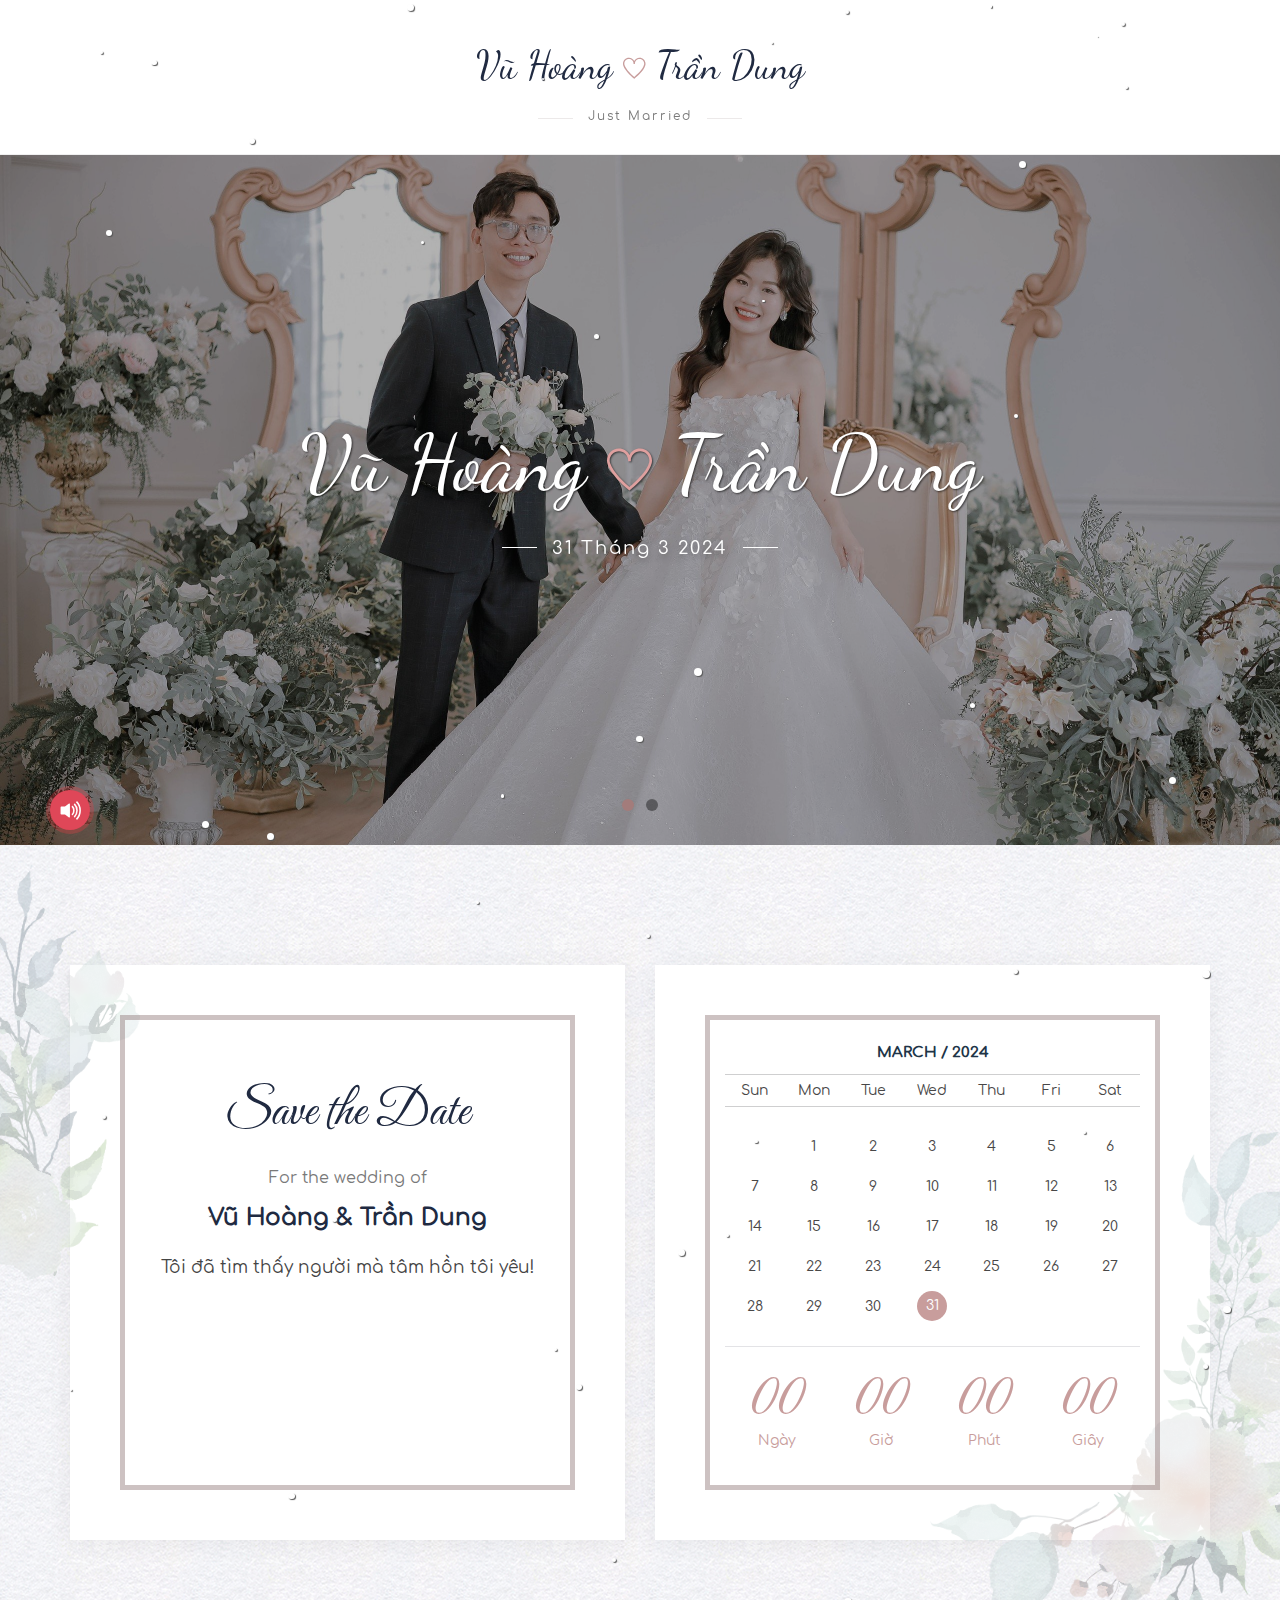
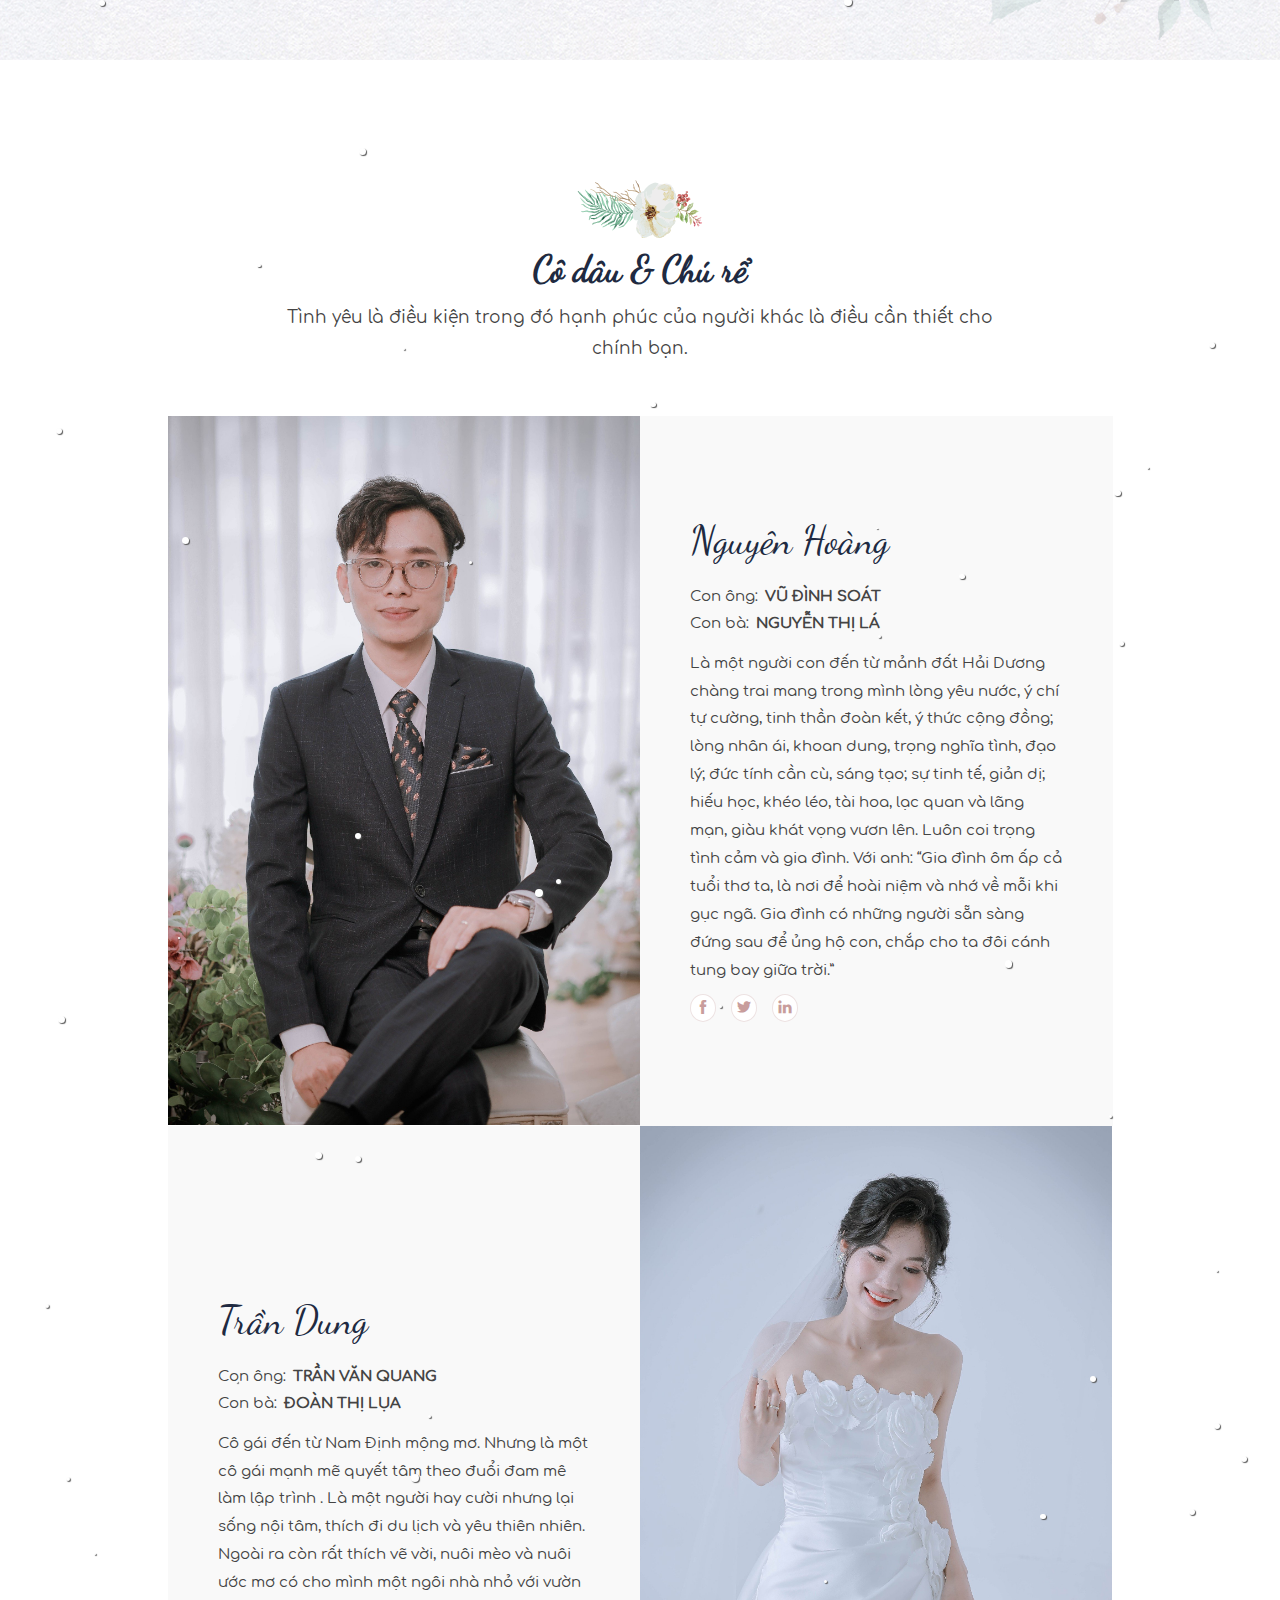
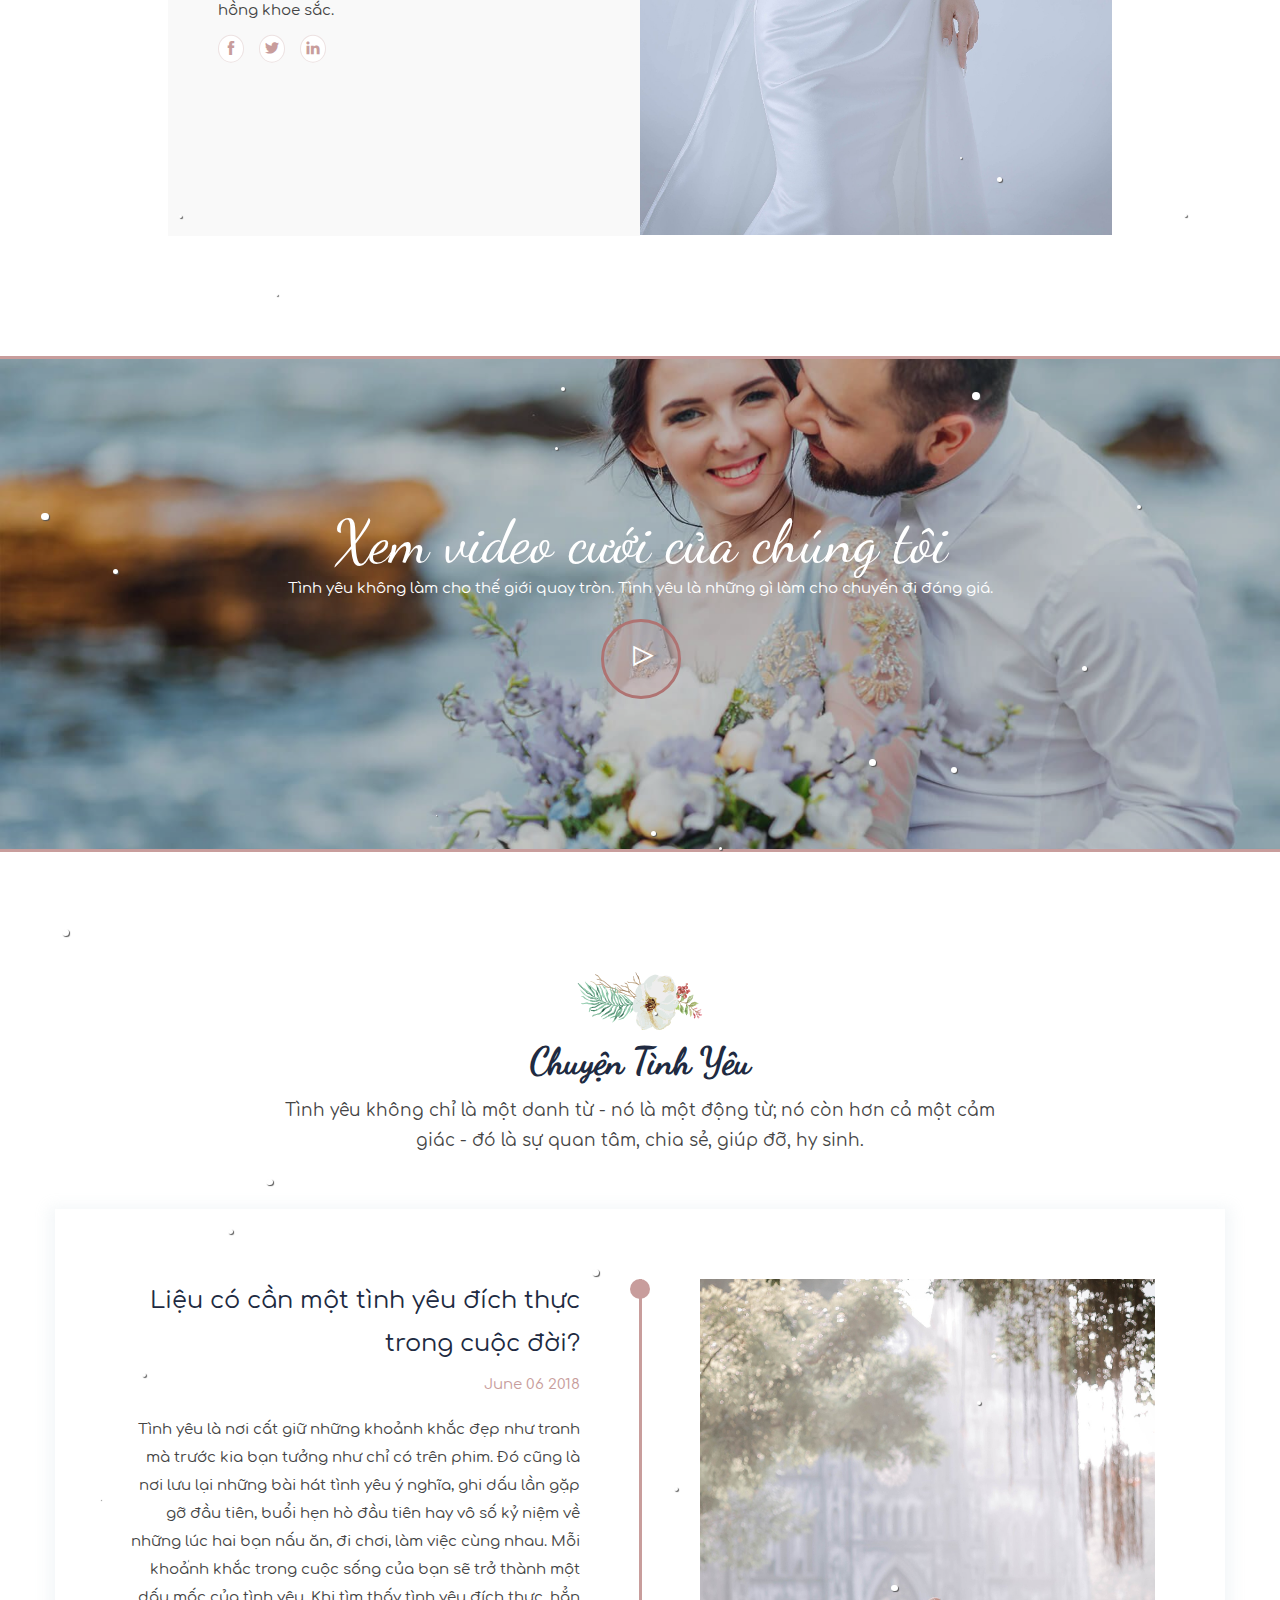
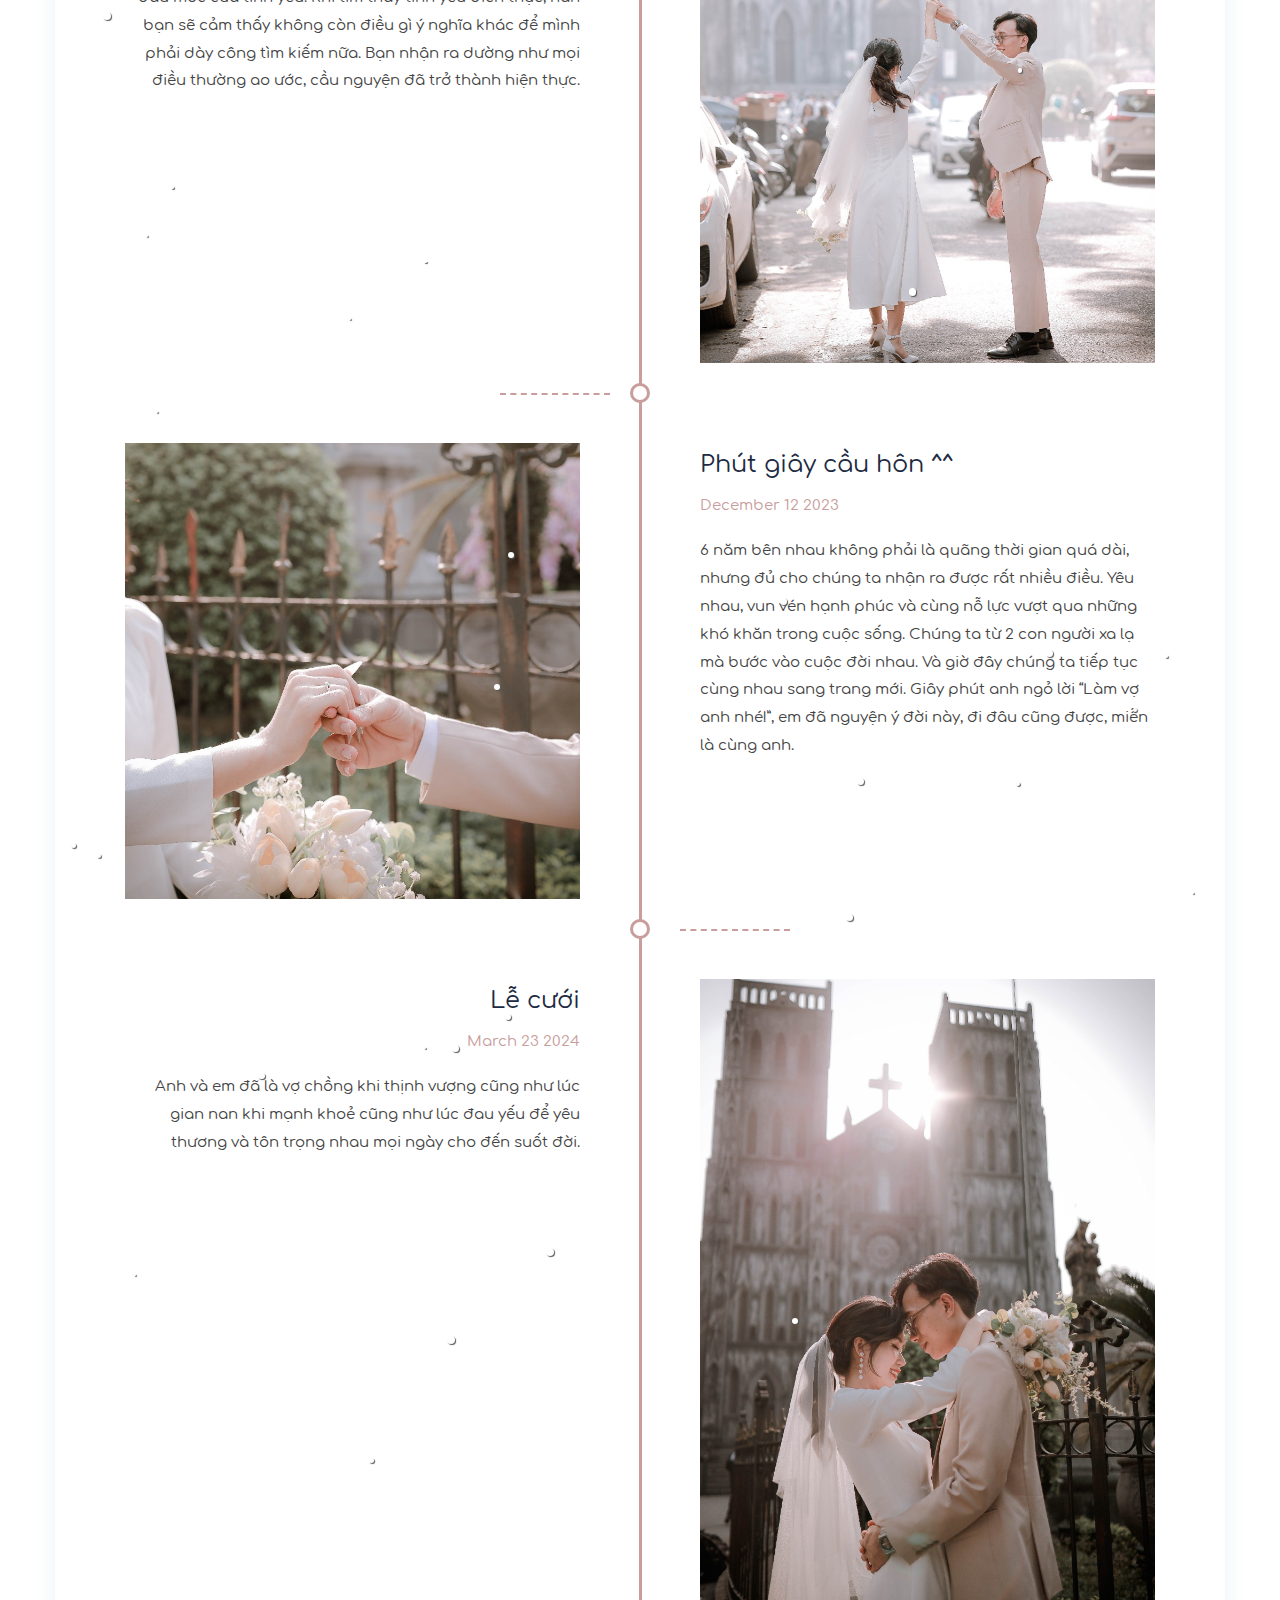
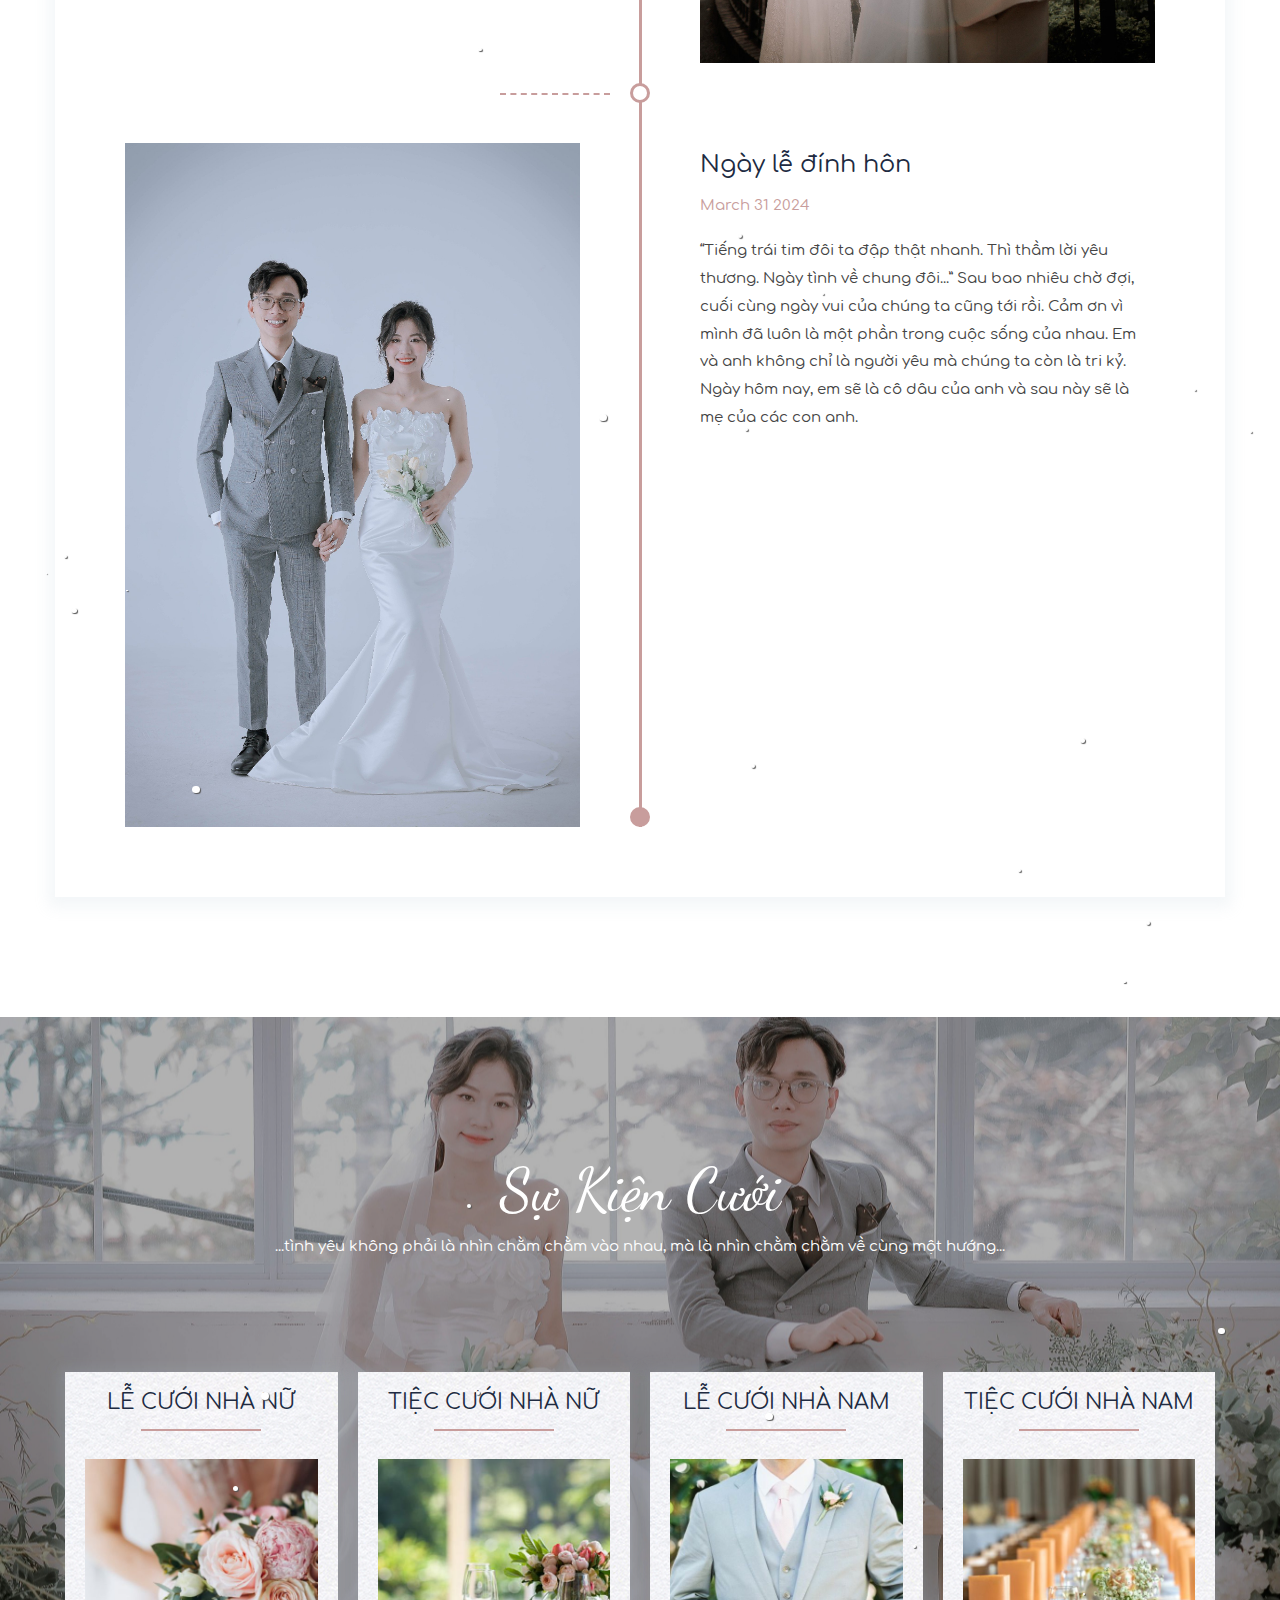
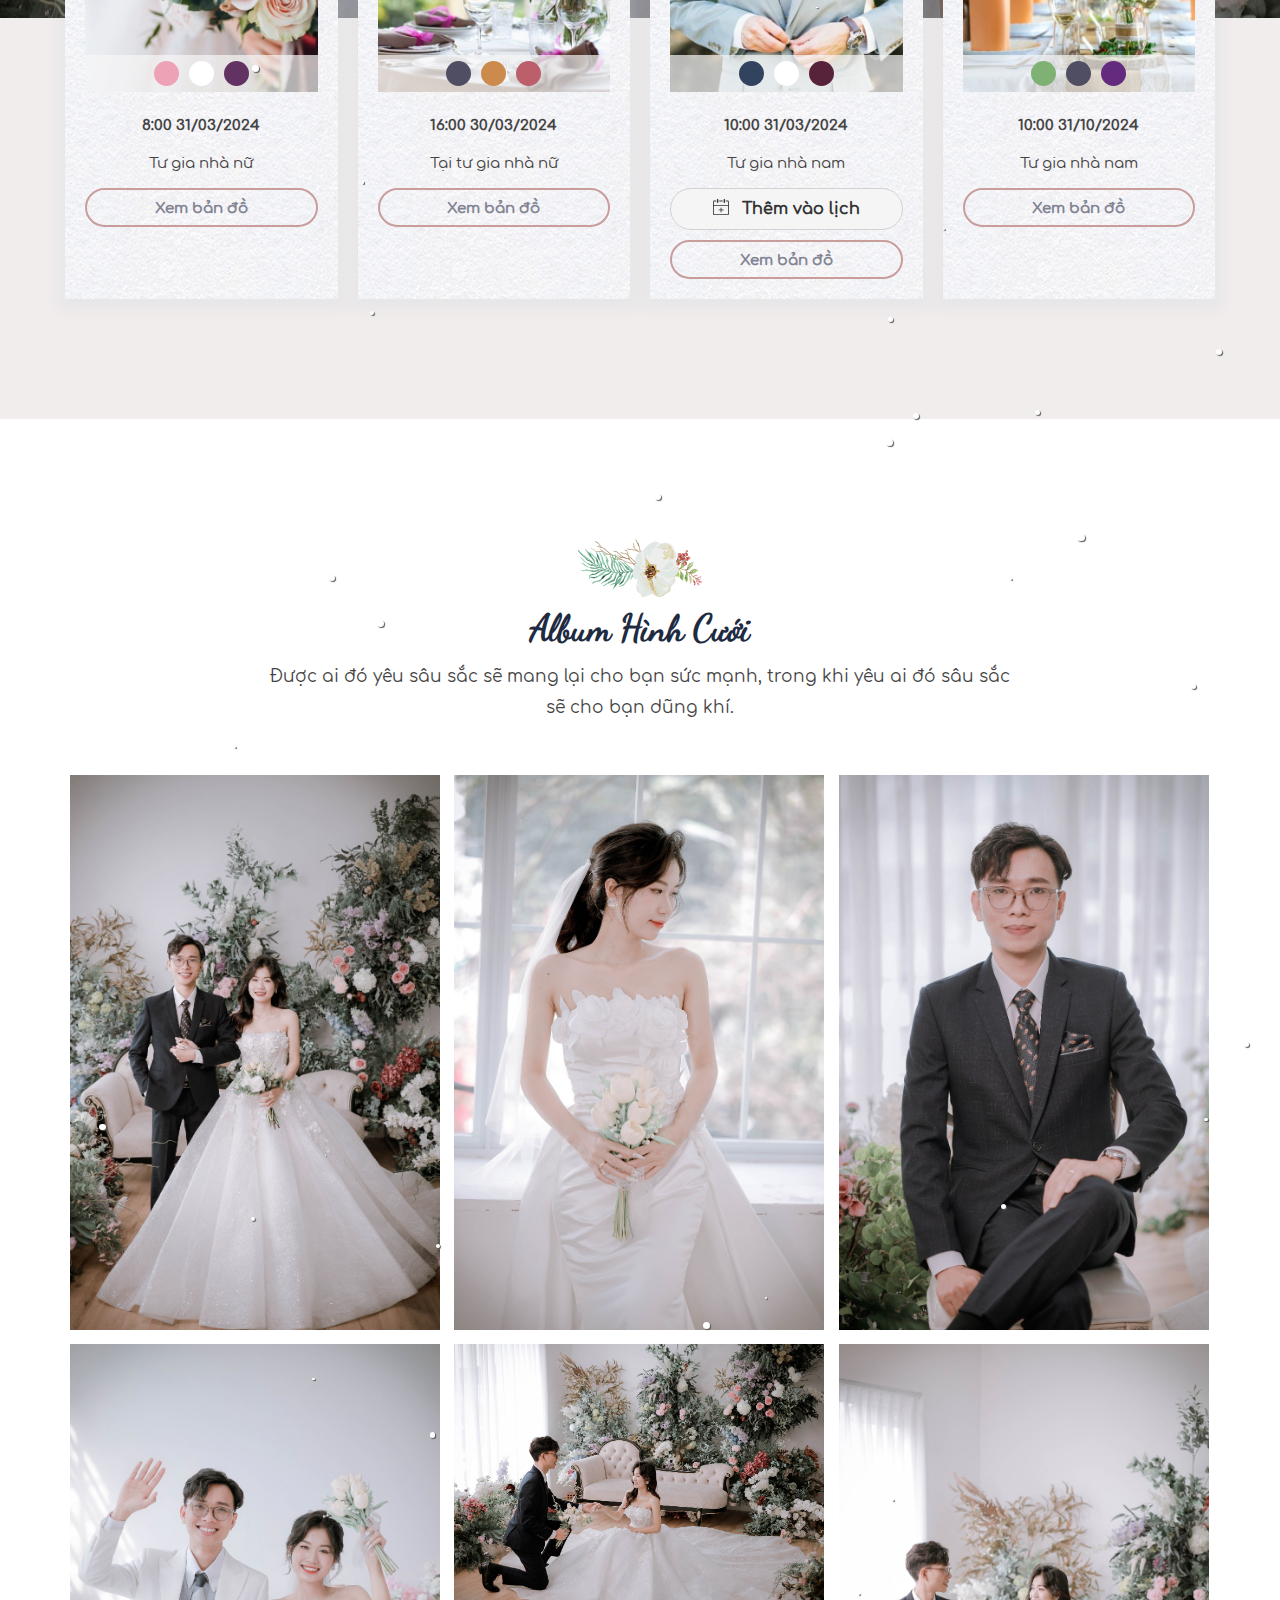
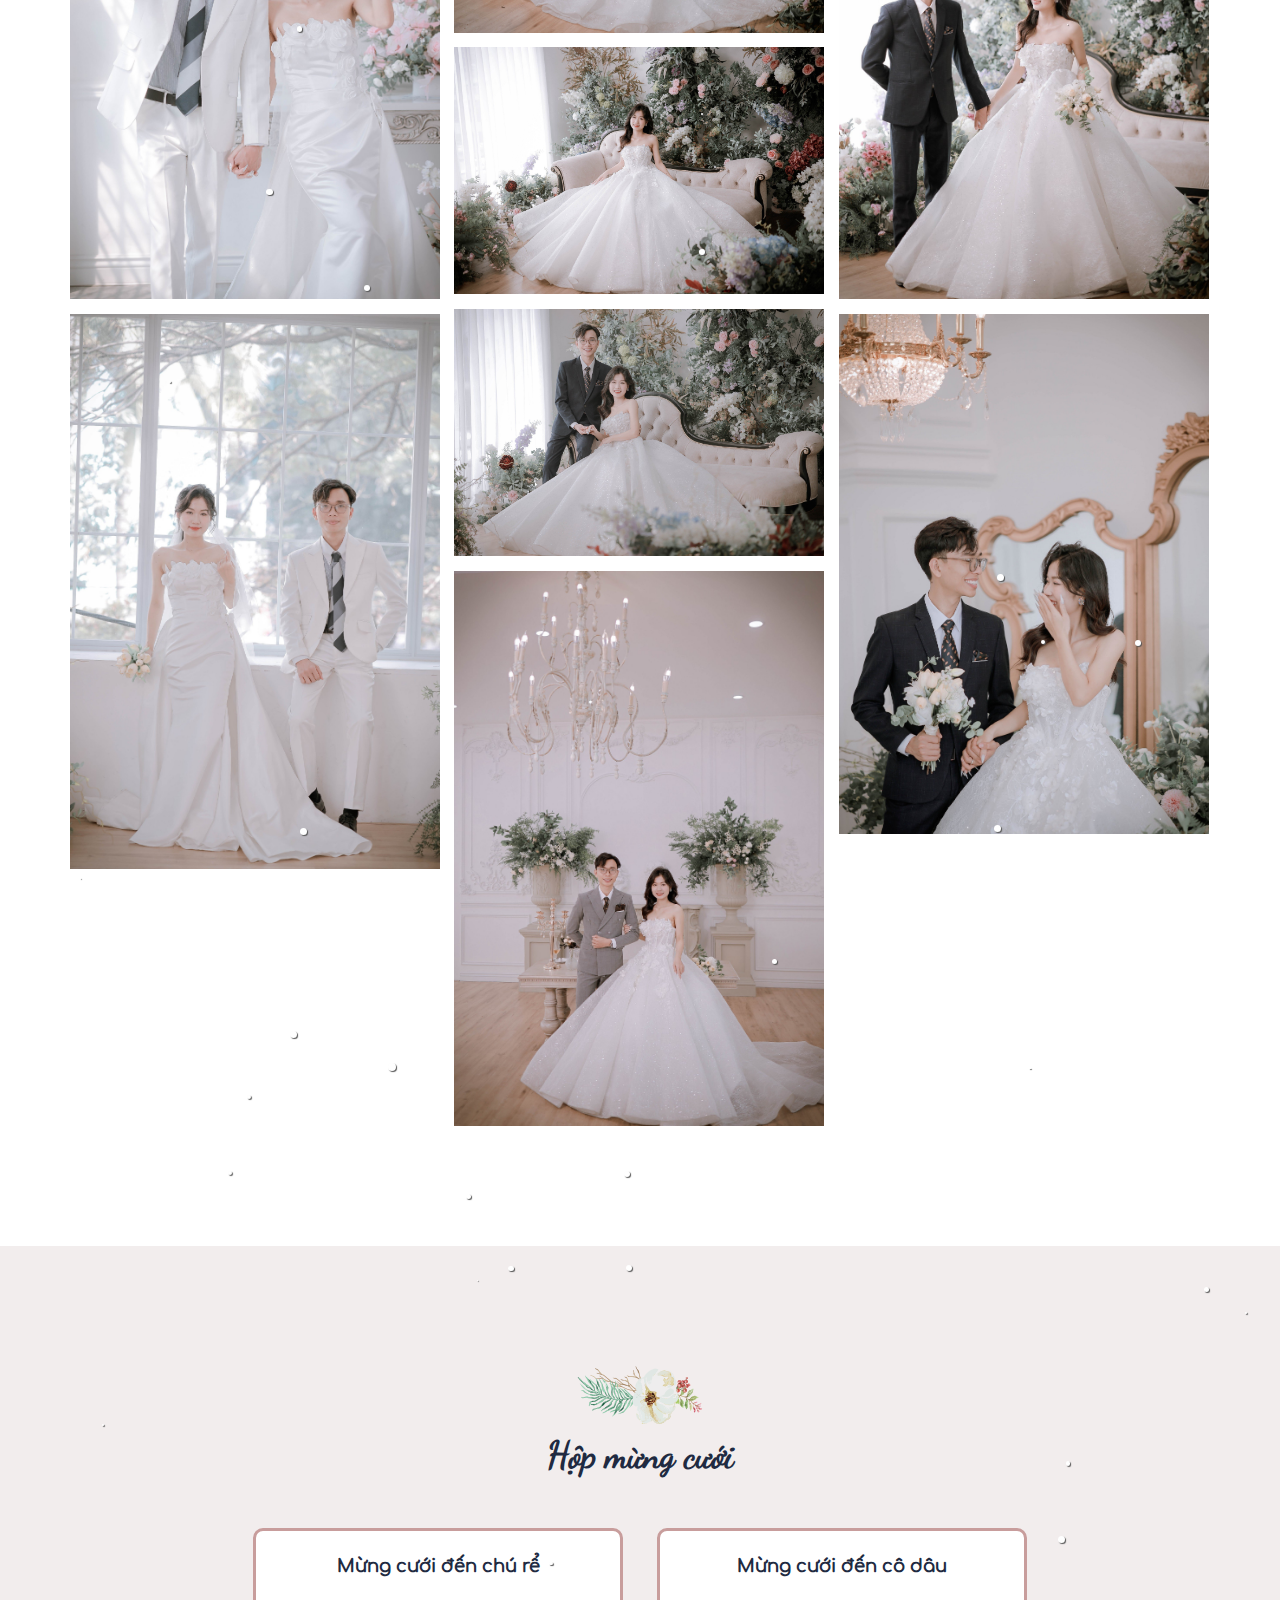
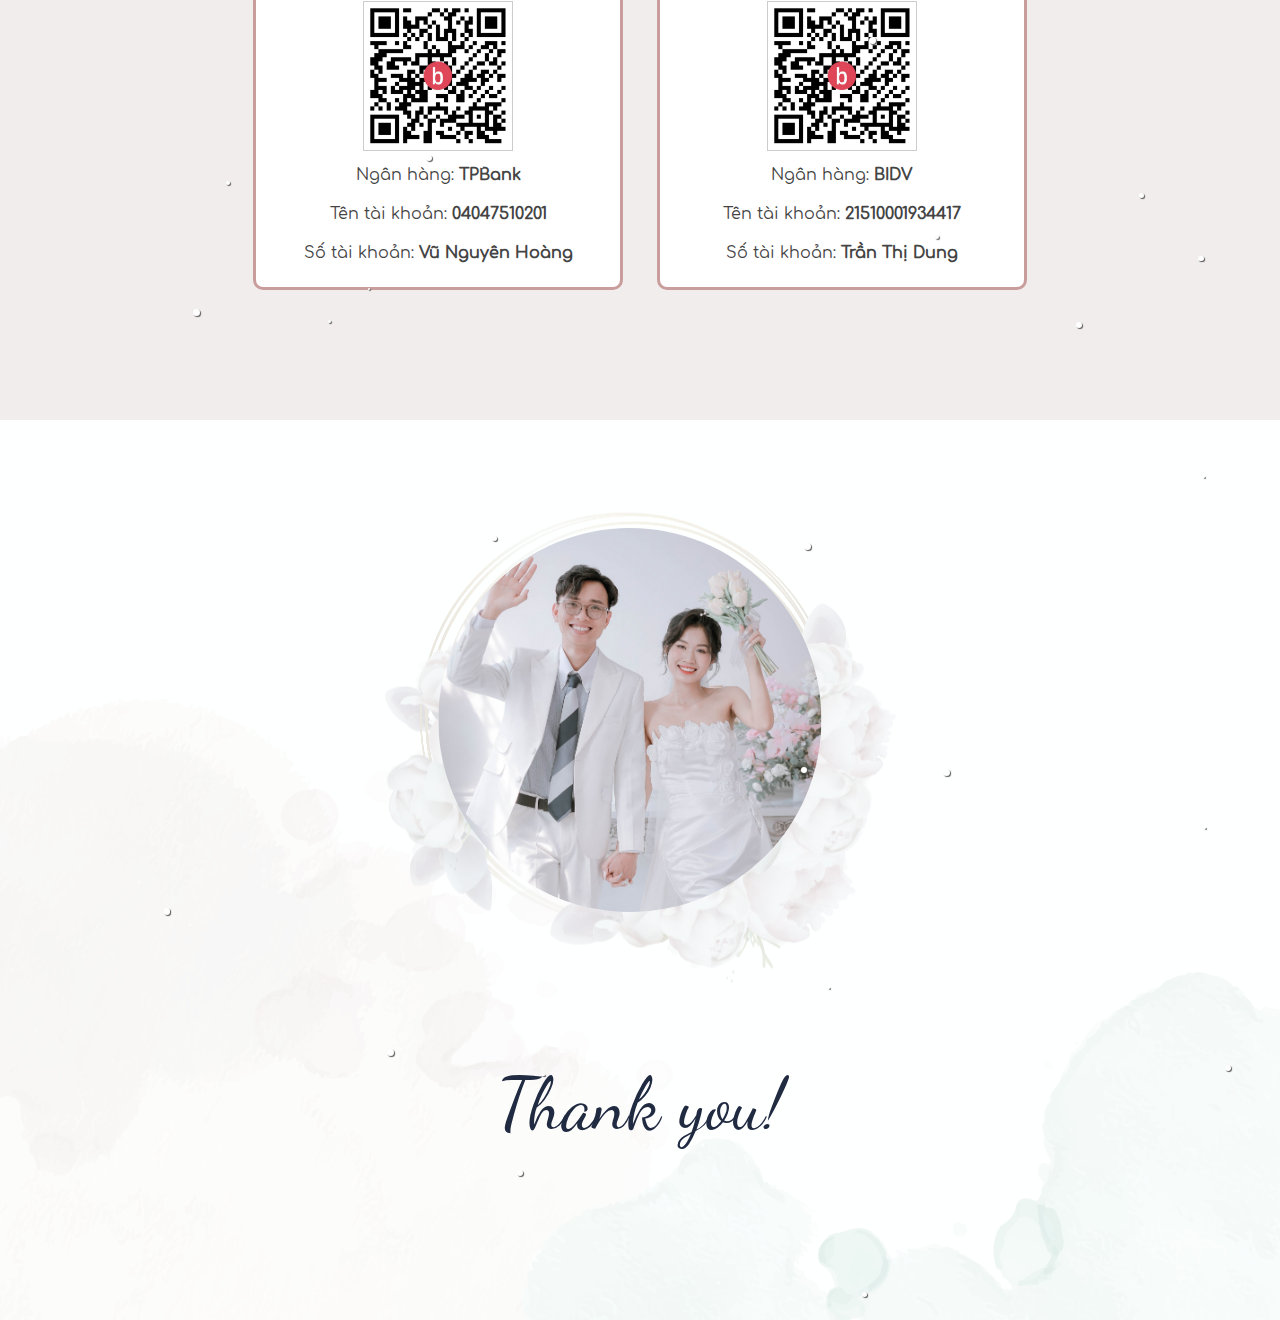
==== commit 49fa2d3e: "update" ====
--- a/preview.iwedding.info/index1cdc.html
+++ b/preview.iwedding.info/index1cdc.html
@@ -39,7 +39,7 @@
 <script src="https://code.jquery.com/jquery-3.6.0.min.js"></script>
 <script type="text/javascript">
     var photoGalleries = [];
-    $(document).ready(function() {
+    $(document).ready(function () {
         playPause();
         playPause();
     });
@@ -95,12 +95,12 @@
                 <div class="swiper-wrapper">
                     <div class="swiper-slide">
                         <div class="slide-inner slide-bg-image"
-                            data-background="https://cdn.biihappy.com/ziiweb/default/template/6174ef83a62963738e0a367c/c3d27a123d944f20a89f69d7d40a4bb0.jpg">
+                            data-background="../cdn.biihappy.com/ziiweb/images/z5261549330725_da2b92e43a4c3892cbf7b6894c256134.jpg">
                         </div>
                     </div>
                     <div class="swiper-slide">
                         <div class="slide-inner slide-bg-image"
-                            data-background="https://cdn.biihappy.com/ziiweb/default/template/6174ef83a62963738e0a367c/cde33ed0f326a6a1dce7cecfd64a2892.jpg">
+                            data-background="../cdn.biihappy.com/ziiweb/images/z5261549447161_721e22a06768229a5d88d4897c0a9f41.jpg">
                         </div>
                     </div>
                 </div>
@@ -218,7 +218,7 @@
                         <div class="couple-area">
                             <div class="couple-row clearfix">
                                 <div class="img-holder">
-                                    <img src="../cdn.biihappy.com/ziiweb/default/website/3b48bc6125ce6d186297a3e90a11085e.jpg"
+                                    <img src="../cdn.biihappy.com/ziiweb/images/z5261549398340_8bb3d2726e101fa2eb4b90745ea0d9c4.jpg"
                                         alt>
                                 </div>
                                 <div class="details">
@@ -282,7 +282,7 @@
                                     </div>
                                 </div>
                                 <div class="img-holder">
-                                    <img src="../cdn.biihappy.com/ziiweb/default/website/59b631f29bfb9f7cd20437d27ddbe4db.jpg"
+                                    <img src="../cdn.biihappy.com/ziiweb/images/z5261549461439_64aace4114ac5342c50c4795b9d05cbf.jpg"
                                         alt>
                                 </div>
                             </div>
@@ -330,13 +330,13 @@
                                             điều thường ao ước, cầu nguyện đã trở thành hiện thực.</p>
                                     </div>
                                     <div class="img-holder">
-                                        <img src="../cdn.biihappy.com/ziiweb/website/61990349db8f76231c132068/0f99c255f7aa7714d366ebde51c86d53.jpg"
+                                        <img src="../cdn.biihappy.com/ziiweb/images/z5261549493225_52e7256d0a83e0d9f46812b19ffd7c78.jpg"
                                             alt>
                                     </div>
                                 </li>
                                 <li>
                                     <div class="img-holder img-holder-hideinmobile">
-                                        <img src="../cdn.biihappy.com/ziiweb/website/61990349db8f76231c132068/be48dcf2522cd4ecfa7dab2dd4ebd3f9.jpg"
+                                        <img src="../cdn.biihappy.com/ziiweb/images/z5261549451975_7d2ce0da8d5731fb14b9e22b5c847bef2.jpg"
                                             alt>
                                     </div>
                                     <div class="details">
@@ -350,7 +350,7 @@
                                             được, miễn là cùng anh.</p>
                                     </div>
                                     <div class="img-holder img-show-hideinmobile">
-                                        <img src="../cdn.biihappy.com/ziiweb/website/61990349db8f76231c132068/be48dcf2522cd4ecfa7dab2dd4ebd3f9.jpg"
+                                        <img src="../cdn.biihappy.com/ziiweb/images/z5261549451975_7d2ce0da8d5731fb14b9e22b5c847bef2.jpg"
                                             alt>
                                     </div>
                                 </li>
@@ -364,13 +364,13 @@
                                         </p>
                                     </div>
                                     <div class="img-holder">
-                                        <img src="../cdn.biihappy.com/ziiweb/website/61990349db8f76231c132068/d2d08234dd0ece24828f396fa243a1ec.jpg"
+                                        <img src="../cdn.biihappy.com/ziiweb/images/z5261549480276_a585303f1ebf3ef75d9ef18bda4798ae.jpg"
                                             alt>
                                     </div>
                                 </li>
                                 <li>
                                     <div class="img-holder img-holder-hideinmobile">
-                                        <img src="../cdn.biihappy.com/ziiweb/website/61990349db8f76231c132068/d37c077f9ad6b076bc531b2d6ba44498.jpg"
+                                        <img src="../cdn.biihappy.com/ziiweb/images/z5261549509888_05c3bebbdf1b4c7c8d9c1e9a60c5f393.jpg"
                                             alt>
                                     </div>
                                     <div class="details">
@@ -383,7 +383,7 @@
                                             cô dâu của anh và sau này sẽ là mẹ của các con anh.</p>
                                     </div>
                                     <div class="img-holder img-show-hideinmobile">
-                                        <img src="../cdn.biihappy.com/ziiweb/website/61990349db8f76231c132068/d37c077f9ad6b076bc531b2d6ba44498.jpg"
+                                        <img src="../cdn.biihappy.com/ziiweb/images/z5261549509888_05c3bebbdf1b4c7c8d9c1e9a60c5f393.jpg"
                                             alt>
                                     </div>
                                 </li>
@@ -396,7 +396,7 @@
 
         <section class="event-section section-padding p-t-0 section-bg-color" id="events">
             <div class="top-area"
-                style="background: url(../cdn.biihappy.com/ziiweb/default/template/6174ef83a62963738e0a367c/95c640880776793781cf577ef7fbf1f8.jpg) center center/cover no-repeat local;">
+                style="background: url(../cdn.biihappy.com/ziiweb/images/z5261549416264_a5c788498d33ebd1966e8ac8c4bec36d.jpg) center center/cover no-repeat local;">
                 <h2>Sự Kiện Cưới</h2>
                 <p class="">...tình yêu không phải là nhìn chằm chằm vào nhau, mà là nhìn chằm chằm về cùng một hướng...
                 </p>
@@ -591,155 +591,155 @@
                         <div class="gallery-container gallery-fancybox masonry-gallery">
                             <script type="text/javascript">
                                 photoGalleries.push({
-                                    src: "https://cdn.biihappy.com/ziiweb/default/website/galleries/61990296d7e97a1853119579/large.jpg",
-                                    thumb: "https://cdn.biihappy.com/ziiweb/default/website/galleries/61990296d7e97a1853119579/small.jpg",
+                                    src: "../cdn.biihappy.com/ziiweb/images/z5261549340504_c9163b0507047824da37f61dcfd5e2a4.jpg",
+                                    thumb: "../cdn.biihappy.com/ziiweb/images/z5261549340504_c9163b0507047824da37f61dcfd5e2a4.jpg",
                                     subHtml: `<div class="lg-sub-html"><h4>Tình yêu là điều kiện trong đó hạnh phúc của người khác là điều cần thiết cho chính bạn</h4></div>`
                                 });
                             </script>
 
                             <div class="grid grid-item btn-see-more-gallery" data-index="0">
                                 <a href="javascript:void(0)">
-                                    <img src="../cdn.biihappy.com/ziiweb/default/website/galleries/61990296d7e97a1853119579/small.jpg"
-                                        alt class="img img-responsive">
-                                </a>
-                            </div>
-                            <script type="text/javascript">
-                                photoGalleries.push({
-                                    src: "https://cdn.biihappy.com/ziiweb/default/website/galleries/619902a5f7c65c763d2ef0e2/large.jpg",
-                                    thumb: "https://cdn.biihappy.com/ziiweb/default/website/galleries/619902a5f7c65c763d2ef0e2/small.jpg",
+                                    <img src="../cdn.biihappy.com/ziiweb/images/z5261549340504_c9163b0507047824da37f61dcfd5e2a4.jpg"
+                                        alt class="img img-responsive">
+                                </a>
+                            </div>
+                            <script type="text/javascript">
+                                photoGalleries.push({
+                                    src: "../cdn.biihappy.com/ziiweb/images/z5261549382373_f540dfa731dab941e4a20cd739289efe.jpg",
+                                    thumb: "../cdn.biihappy.com/ziiweb/images/z5261549382373_f540dfa731dab941e4a20cd739289efe.jpg",
                                     subHtml: `<div class="lg-sub-html"><h4>Tình yêu không chỉ là một danh từ - nó là một động từ; nó còn hơn cả một cảm giác - đó là sự quan tâm, chia sẻ, giúp đỡ, hy sinh</h4></div>`
                                 });
                             </script>
 
                             <div class="grid grid-item btn-see-more-gallery" data-index="1">
                                 <a href="javascript:void(0)">
-                                    <img src="../cdn.biihappy.com/ziiweb/default/website/galleries/619902a5f7c65c763d2ef0e2/small.jpg"
-                                        alt class="img img-responsive">
-                                </a>
-                            </div>
-                            <script type="text/javascript">
-                                photoGalleries.push({
-                                    src: "https://cdn.biihappy.com/ziiweb/default/website/galleries/619902a0d5c0e352ac024b43/large.jpg",
-                                    thumb: "https://cdn.biihappy.com/ziiweb/default/website/galleries/619902a0d5c0e352ac024b43/small.jpg",
+                                    <img src="../cdn.biihappy.com/ziiweb/images/z5261549382373_f540dfa731dab941e4a20cd739289efe.jpg"
+                                        alt class="img img-responsive">
+                                </a>
+                            </div>
+                            <script type="text/javascript">
+                                photoGalleries.push({
+                                    src: "../cdn.biihappy.com/ziiweb/images/z5261549398340_8bb3d2726e101fa2eb4b90745ea0d9c4.jpg",
+                                    thumb: "../cdn.biihappy.com/ziiweb/images/z5261549398340_8bb3d2726e101fa2eb4b90745ea0d9c4.jpg",
                                     subHtml: `<div class="lg-sub-html"><h4>Vì vậy, để được ai đó nhìn thấy đầy đủ và được yêu mến dù thế nào đi nữa — đây là một sự dâng hiến của con người có thể là điều kỳ diệu</h4></div>`
                                 });
                             </script>
 
                             <div class="grid grid-item btn-see-more-gallery" data-index="2">
                                 <a href="javascript:void(0)">
-                                    <img src="../cdn.biihappy.com/ziiweb/default/website/galleries/619902a0d5c0e352ac024b43/small.jpg"
-                                        alt class="img img-responsive">
-                                </a>
-                            </div>
-                            <script type="text/javascript">
-                                photoGalleries.push({
-                                    src: "https://cdn.biihappy.com/ziiweb/default/website/galleries/61990322c41d7b37de534633/large.jpg",
-                                    thumb: "https://cdn.biihappy.com/ziiweb/default/website/galleries/61990322c41d7b37de534633/small.jpg",
+                                    <img src="../cdn.biihappy.com/ziiweb/images/z5261549398340_8bb3d2726e101fa2eb4b90745ea0d9c4.jpg"
+                                        alt class="img img-responsive">
+                                </a>
+                            </div>
+                            <script type="text/javascript">
+                                photoGalleries.push({
+                                    src: "../cdn.biihappy.com/ziiweb/images/z5261549412064_cae5a32a93ff581fdfabb287477875d7.jpg",
+                                    thumb: "../cdn.biihappy.com/ziiweb/images/z5261549412064_cae5a32a93ff581fdfabb287477875d7.jpg",
                                     subHtml: `<div class="lg-sub-html"><h4>Tình yêu không làm cho thế giới quay tròn. Tình yêu là những gì làm cho chuyến đi đáng giá</h4></div>`
                                 });
                             </script>
 
                             <div class="grid grid-item btn-see-more-gallery" data-index="3">
                                 <a href="javascript:void(0)">
-                                    <img src="../cdn.biihappy.com/ziiweb/default/website/galleries/61990322c41d7b37de534633/small.jpg"
-                                        alt class="img img-responsive">
-                                </a>
-                            </div>
-                            <script type="text/javascript">
-                                photoGalleries.push({
-                                    src: "https://cdn.biihappy.com/ziiweb/default/website/galleries/6199029c1ca1d308fe5da284/large.jpg",
-                                    thumb: "https://cdn.biihappy.com/ziiweb/default/website/galleries/6199029c1ca1d308fe5da284/small.jpg",
+                                    <img src="../cdn.biihappy.com/ziiweb/images/z5261549412064_cae5a32a93ff581fdfabb287477875d7.jpg"
+                                        alt class="img img-responsive">
+                                </a>
+                            </div>
+                            <script type="text/javascript">
+                                photoGalleries.push({
+                                    src: "../cdn.biihappy.com/ziiweb/images/z5261549444103_fb793d7c3829ef258c3302d853327377.jpg",
+                                    thumb: "../cdn.biihappy.com/ziiweb/images/z5261549444103_fb793d7c3829ef258c3302d853327377.jpg",
                                     subHtml: `<div class="lg-sub-html"><h4>Tình yêu không có rào cản. Nó nhảy rào, nhảy rào, xuyên tường để đến đích với đầy hy vọng</h4></div>`
                                 });
                             </script>
 
                             <div class="grid grid-item btn-see-more-gallery" data-index="4">
                                 <a href="javascript:void(0)">
-                                    <img src="../cdn.biihappy.com/ziiweb/default/website/galleries/6199029c1ca1d308fe5da284/small.jpg"
-                                        alt class="img img-responsive">
-                                </a>
-                            </div>
-                            <script type="text/javascript">
-                                photoGalleries.push({
-                                    src: "https://cdn.biihappy.com/ziiweb/default/website/galleries/61990291c41d7b37de534632/large.jpg",
-                                    thumb: "https://cdn.biihappy.com/ziiweb/default/website/galleries/61990291c41d7b37de534632/small.jpg",
+                                    <img src="../cdn.biihappy.com/ziiweb/images/z5261549444103_fb793d7c3829ef258c3302d853327377.jpg"
+                                        alt class="img img-responsive">
+                                </a>
+                            </div>
+                            <script type="text/javascript">
+                                photoGalleries.push({
+                                    src: "../cdn.biihappy.com/ziiweb/images/z5261549340743_af55eb99af73bbf1250edce88e7d7658.jpg",
+                                    thumb: "../cdn.biihappy.com/ziiweb/images/z5261549340743_af55eb99af73bbf1250edce88e7d7658.jpg",
                                     subHtml: `<div class="lg-sub-html"><h4>Tôi có thể chinh phục thế giới bằng một tay miễn là bạn đang nắm tay kia</h4></div>`
                                 });
                             </script>
 
                             <div class="grid grid-item btn-see-more-gallery" data-index="5">
                                 <a href="javascript:void(0)">
-                                    <img src="../cdn.biihappy.com/ziiweb/default/website/galleries/61990291c41d7b37de534632/small.jpg"
-                                        alt class="img img-responsive">
-                                </a>
-                            </div>
-                            <script type="text/javascript">
-                                photoGalleries.push({
-                                    src: "https://cdn.biihappy.com/ziiweb/default/website/galleries/6199028d8d8a4918ca205514/large.jpg",
-                                    thumb: "https://cdn.biihappy.com/ziiweb/default/website/galleries/6199028d8d8a4918ca205514/small.jpg",
+                                    <img src="../cdn.biihappy.com/ziiweb/images/z5261549340743_af55eb99af73bbf1250edce88e7d7658.jpg"
+                                        alt class="img img-responsive">
+                                </a>
+                            </div>
+                            <script type="text/javascript">
+                                photoGalleries.push({
+                                    src: "../cdn.biihappy.com/ziiweb/images/z5261549430333_6018ef1274b1613b77db81d325f7a906.jpg",
+                                    thumb: "../cdn.biihappy.com/ziiweb/images/z5261549z5261549430333_6018ef1274b1613b77db81d325f7a906340743_af55eb99af73bbf1250edce88e7d7658.jpg",
                                     subHtml: `<div class="lg-sub-html"><h4>Tình yêu đích thực đứng về phía nhau trong những ngày tốt đẹp và sát cánh hơn trong những ngày tồi tệ</h4></div>`
                                 });
                             </script>
 
                             <div class="grid grid-item btn-see-more-gallery" data-index="6">
                                 <a href="javascript:void(0)">
-                                    <img src="../cdn.biihappy.com/ziiweb/default/website/galleries/6199028d8d8a4918ca205514/small.jpg"
-                                        alt class="img img-responsive">
-                                </a>
-                            </div>
-                            <script type="text/javascript">
-                                photoGalleries.push({
-                                    src: "https://cdn.biihappy.com/ziiweb/default/website/galleries/6199028adb8f76231c132062/large.jpg",
-                                    thumb: "https://cdn.biihappy.com/ziiweb/default/website/galleries/6199028adb8f76231c132062/small.jpg",
+                                    <img src="../cdn.biihappy.com/ziiweb/images/z5261549430333_6018ef1274b1613b77db81d325f7a906.jpg"
+                                        alt class="img img-responsive">
+                                </a>
+                            </div>
+                            <script type="text/javascript">
+                                photoGalleries.push({
+                                    src: "../cdn.biihappy.com/ziiweb/images/z5261549367199_894f46c365db42f175adc335f0eb1107.jpg",
+                                    thumb: "../cdn.biihappy.com/ziiweb/images/z5261549367199_894f46c365db42f175adc335f0eb1107.jpg",
                                     subHtml: `<div class="lg-sub-html"><h4>Được ai đó yêu sâu sắc sẽ mang lại cho bạn sức mạnh, trong khi yêu ai đó sâu sắc sẽ cho bạn dũng khí</h4></div>`
                                 });
                             </script>
 
                             <div class="grid grid-item btn-see-more-gallery" data-index="7">
                                 <a href="javascript:void(0)">
-                                    <img src="../cdn.biihappy.com/ziiweb/default/website/galleries/6199028adb8f76231c132062/small.jpg"
-                                        alt class="img img-responsive">
-                                </a>
-                            </div>
-                            <script type="text/javascript">
-                                photoGalleries.push({
-                                    src: "https://cdn.biihappy.com/ziiweb/default/website/galleries/61990285d5c0e352ac024b42/large.jpg",
-                                    thumb: "https://cdn.biihappy.com/ziiweb/default/website/galleries/61990285d5c0e352ac024b42/small.jpg",
+                                    <img src="../cdn.biihappy.com/ziiweb/images/z5261549367199_894f46c365db42f175adc335f0eb1107.jpg"
+                                        alt class="img img-responsive">
+                                </a>
+                            </div>
+                            <script type="text/javascript">
+                                photoGalleries.push({
+                                    src: "../cdn.biihappy.com/ziiweb/images/z5261549370476_268b8e9bc79bdf02be8cbcfa2b4f9547.jpg",
+                                    thumb: "../cdn.biihappy.com/ziiweb/images/z5261549370476_268b8e9bc79bdf02be8cbcfa2b4f9547.jpg",
                                     subHtml: `<div class="lg-sub-html"><h4>Đối với thế giới, bạn có thể là một người, nhưng với một người, bạn là cả thế giới</h4></div>`
                                 });
                             </script>
 
                             <div class="grid grid-item btn-see-more-gallery" data-index="8">
                                 <a href="javascript:void(0)">
-                                    <img src="../cdn.biihappy.com/ziiweb/default/website/galleries/61990285d5c0e352ac024b42/small.jpg"
-                                        alt class="img img-responsive">
-                                </a>
-                            </div>
-                            <script type="text/javascript">
-                                photoGalleries.push({
-                                    src: "https://cdn.biihappy.com/ziiweb/default/website/galleries/619902821ca1d308fe5da283/large.jpg",
-                                    thumb: "https://cdn.biihappy.com/ziiweb/default/website/galleries/619902821ca1d308fe5da283/small.jpg",
+                                    <img src="../cdn.biihappy.com/ziiweb/images/z5261549370476_268b8e9bc79bdf02be8cbcfa2b4f9547.jpg"
+                                        alt class="img img-responsive">
+                                </a>
+                            </div>
+                            <script type="text/javascript">
+                                photoGalleries.push({
+                                    src: "../cdn.biihappy.com/ziiweb/images/z5261549356473_71737d5c1b0b16183e271612c6596252.jpg.jpg",
+                                    thumb: "../cdn.biihappy.com/ziiweb/images/z5261549356473_71737d5c1b0b16183e271612c6596252.jpg",
                                     subHtml: `<div class="lg-sub-html"><h4>Tôi yêu bạn vì tất cả những gì bạn đang có, tất cả những gì bạn đã có, và tất cả những gì bạn chưa hiện hữu</h4></div>`
                                 });
                             </script>
 
                             <div class="grid grid-item btn-see-more-gallery" data-index="9">
                                 <a href="javascript:void(0)">
-                                    <img src="../cdn.biihappy.com/ziiweb/default/website/galleries/619902821ca1d308fe5da283/small.jpg"
-                                        alt class="img img-responsive">
-                                </a>
-                            </div>
-                            <script type="text/javascript">
-                                photoGalleries.push({
-                                    src: "https://cdn.biihappy.com/ziiweb/default/website/galleries/6199027ed7e97a1853119578/large.jpg",
-                                    thumb: "https://cdn.biihappy.com/ziiweb/default/website/galleries/6199027ed7e97a1853119578/small.jpg",
+                                    <img src="../cdn.biihappy.com/ziiweb/images/z5261549356473_71737d5c1b0b16183e271612c6596252.jpg"
+                                        alt class="img img-responsive">
+                                </a>
+                            </div>
+                            <script type="text/javascript">
+                                photoGalleries.push({
+                                    src: "../cdn.biihappy.com/ziiweb/images/z5261549368108_50a8c17f8700e67d58bd1a1e5b7f554f.jpg",
+                                    thumb: "../cdn.biihappy.com/ziiweb/images/z5261549368108_50a8c17f8700e67d58bd1a1e5b7f554f.jpg",
                                     subHtml: `<div class="lg-sub-html"><h4>Bước đi với bàn tay của bạn trong tay tôi và bàn tay của tôi trong tay bạn, đó chính xác là nơi tôi muốn luôn ở đó</h4></div>`
                                 });
                             </script>
 
                             <div class="grid grid-item btn-see-more-gallery" data-index="10">
                                 <a href="javascript:void(0)">
-                                    <img src="../cdn.biihappy.com/ziiweb/default/website/galleries/6199027ed7e97a1853119578/small.jpg"
+                                    <img src="../cdn.biihappy.com/ziiweb/images/z5261549368108_50a8c17f8700e67d58bd1a1e5b7f554f.jpg"
                                         alt class="img img-responsive">
                                 </a>
                             </div>
@@ -792,16 +792,32 @@
         <footer class="site-footer footer-style-1">
             <div class="inner">
                 <div class="couple-pic">
-                    <img src="../cdn.biihappy.com/ziiweb/website/61990349db8f76231c132068/88b6d6c5cb36ccd3725c92f0e0b3d89b.jpg"
+                    <img src="../cdn.biihappy.com/ziiweb/images/z5261549412064_cae5a32a93ff581fdfabb287477875d71.jpg"
                         alt="Nguyên Hoàng &amp; Trần Dung Wedding site!">
                 </div>
                 <h2>Thank you!</h2>
             </div>
         </footer>
     </div>
-
+    <script src="https://ajax.googleapis.com/ajax/libs/jquery/3.7.1/jquery.min.js"></script>
     <script type="text/javascript">
-        const biicore = { template_id: '6174ef83a62963738e0a367c', templatePremium: ('' === '1'), themeRoot: 'https://preview.iwedding.info/templates/template15', webroot: 'https://preview.iwedding.info', coreSite: 'https://biihappy.com', webToken: '61990349db8f76231c132068', isPremium: ('1' === '1'), bgMusic: 'https://cdn.biihappy.com/ziiweb/wedding-musics/IDo-911.mp3', alert: JSON.parse('{\"title\":\"L\\u1eddi c\\u1ea3m \\u01a1n t\\u1eeb D\\u00e2u & R\\u1ec3\",\"content\":\"Xin ch\\u00e2n th\\u00e0nh c\\u1ea3m \\u01a1n to\\u00e0n th\\u1ec3 m\\u1ecdi ng\\u01b0\\u1eddi \\u0111\\u00e3 g\\u1eedi l\\u1eddi ch\\u00fac cho v\\u1ee3 ch\\u1ed3ng ch\\u00fang em!\",\"timeout\":5000,\"status\":2,\"cancel_button_text\":\"\"}'), effect: JSON.parse('{\"type\":\"snow\"}') };
+        const biicore = {
+            template_id: '6174ef83a62963738e0a367c',
+            templatePremium: false,
+            themeRoot: 'https://preview.iwedding.info/templates/template15',
+            webroot: 'https://preview.iwedding.info',
+            coreSite: 'https://biihappy.com',
+            webToken: '61990349db8f76231c132068',
+            isPremium: true,
+            bgMusic: 'https://cdn.biihappy.com/ziiweb/wedding-musics/IDo-911.mp3',
+            alert: JSON.parse('{"title":"Lời cảm ơn từ Dâu & Rể","content":"Xin chân thành cảm ơn toàn thể mọi người đã gửi lời chúc cho vợ chồng chúng em!","timeout":5000,"status":2,"cancel_button_text":""}'),
+            effect: JSON.parse('{"type":"snow"}')
+        };
+        $(document).ready(function () {
+            setTimeout(function () {
+                $('#play-audio').click(function () { playPause(); });
+            }, 2000);
+        });
     </script>
     <script src="templates/template15/js/jquery-plugin-collectiona6e0.js?v=20240301"></script>
     <script src="templates/template15/js/scripta6e0.js?v=20240301"></script>
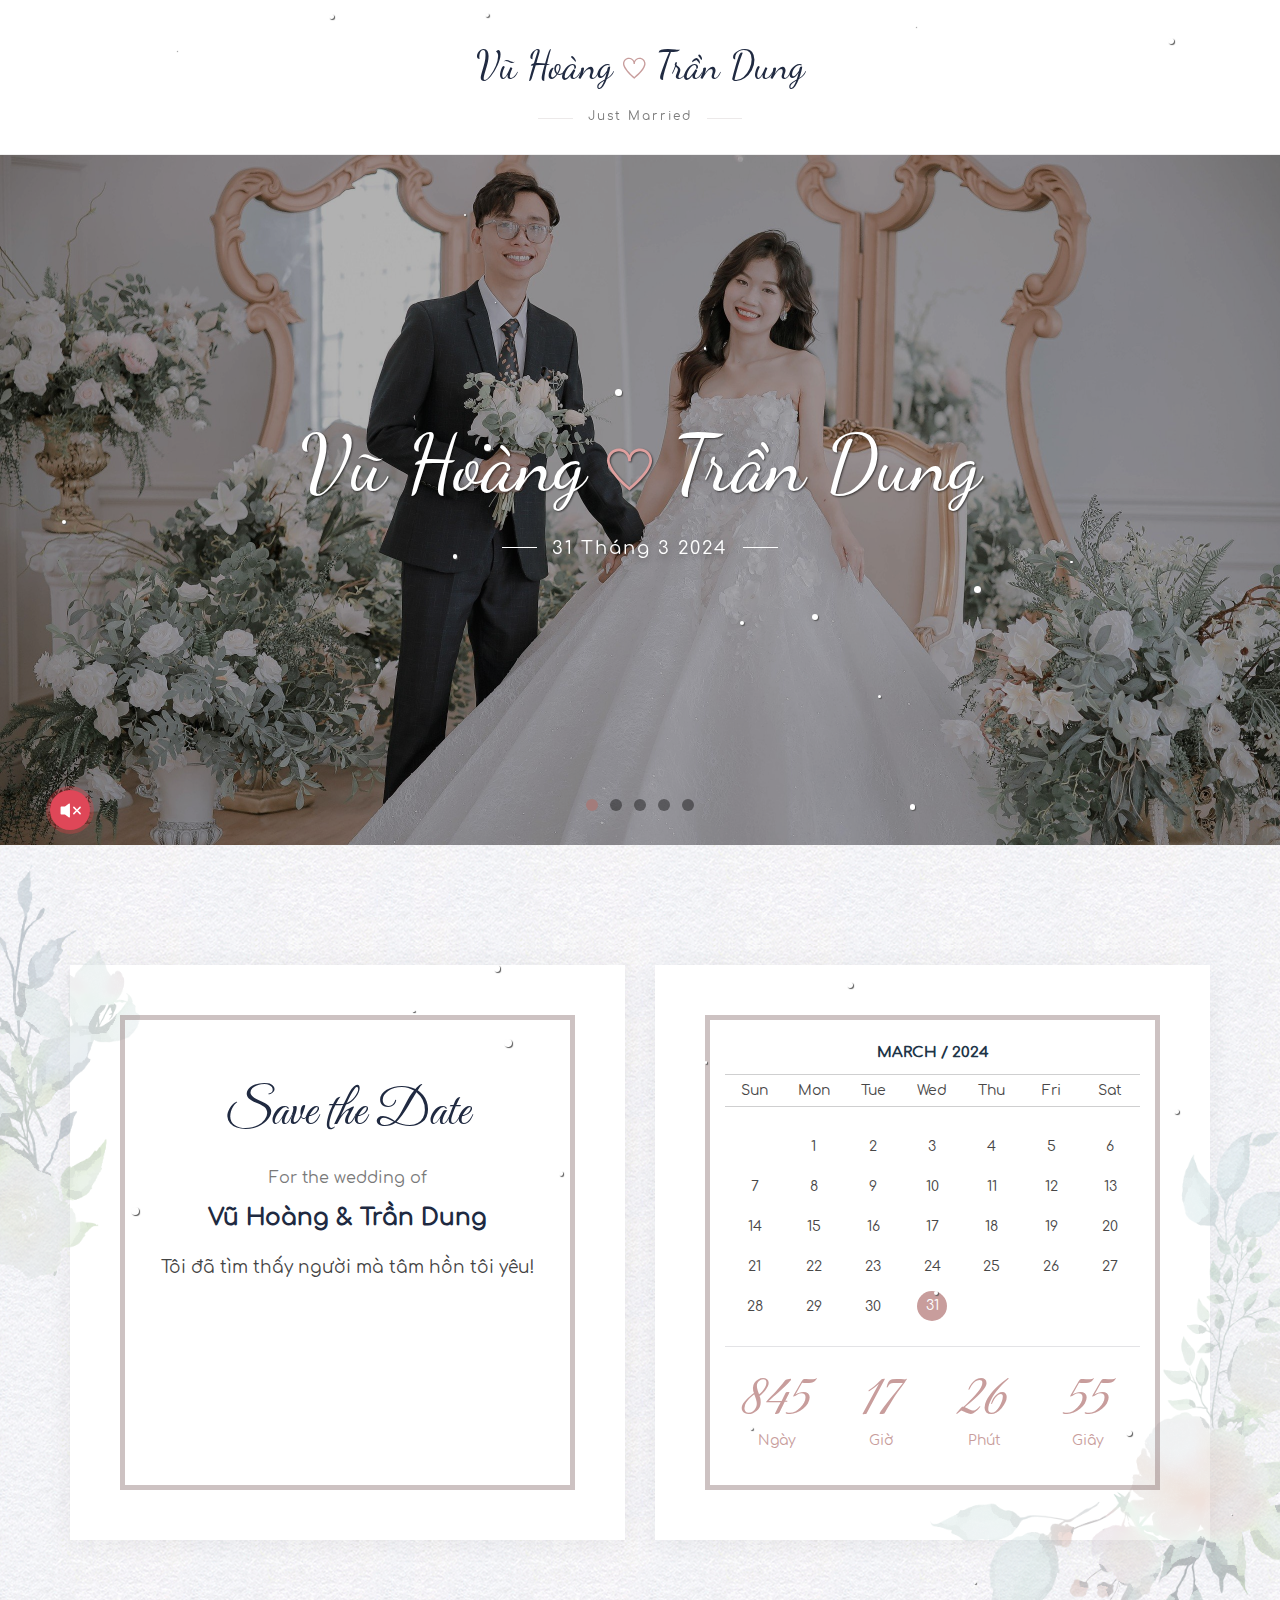
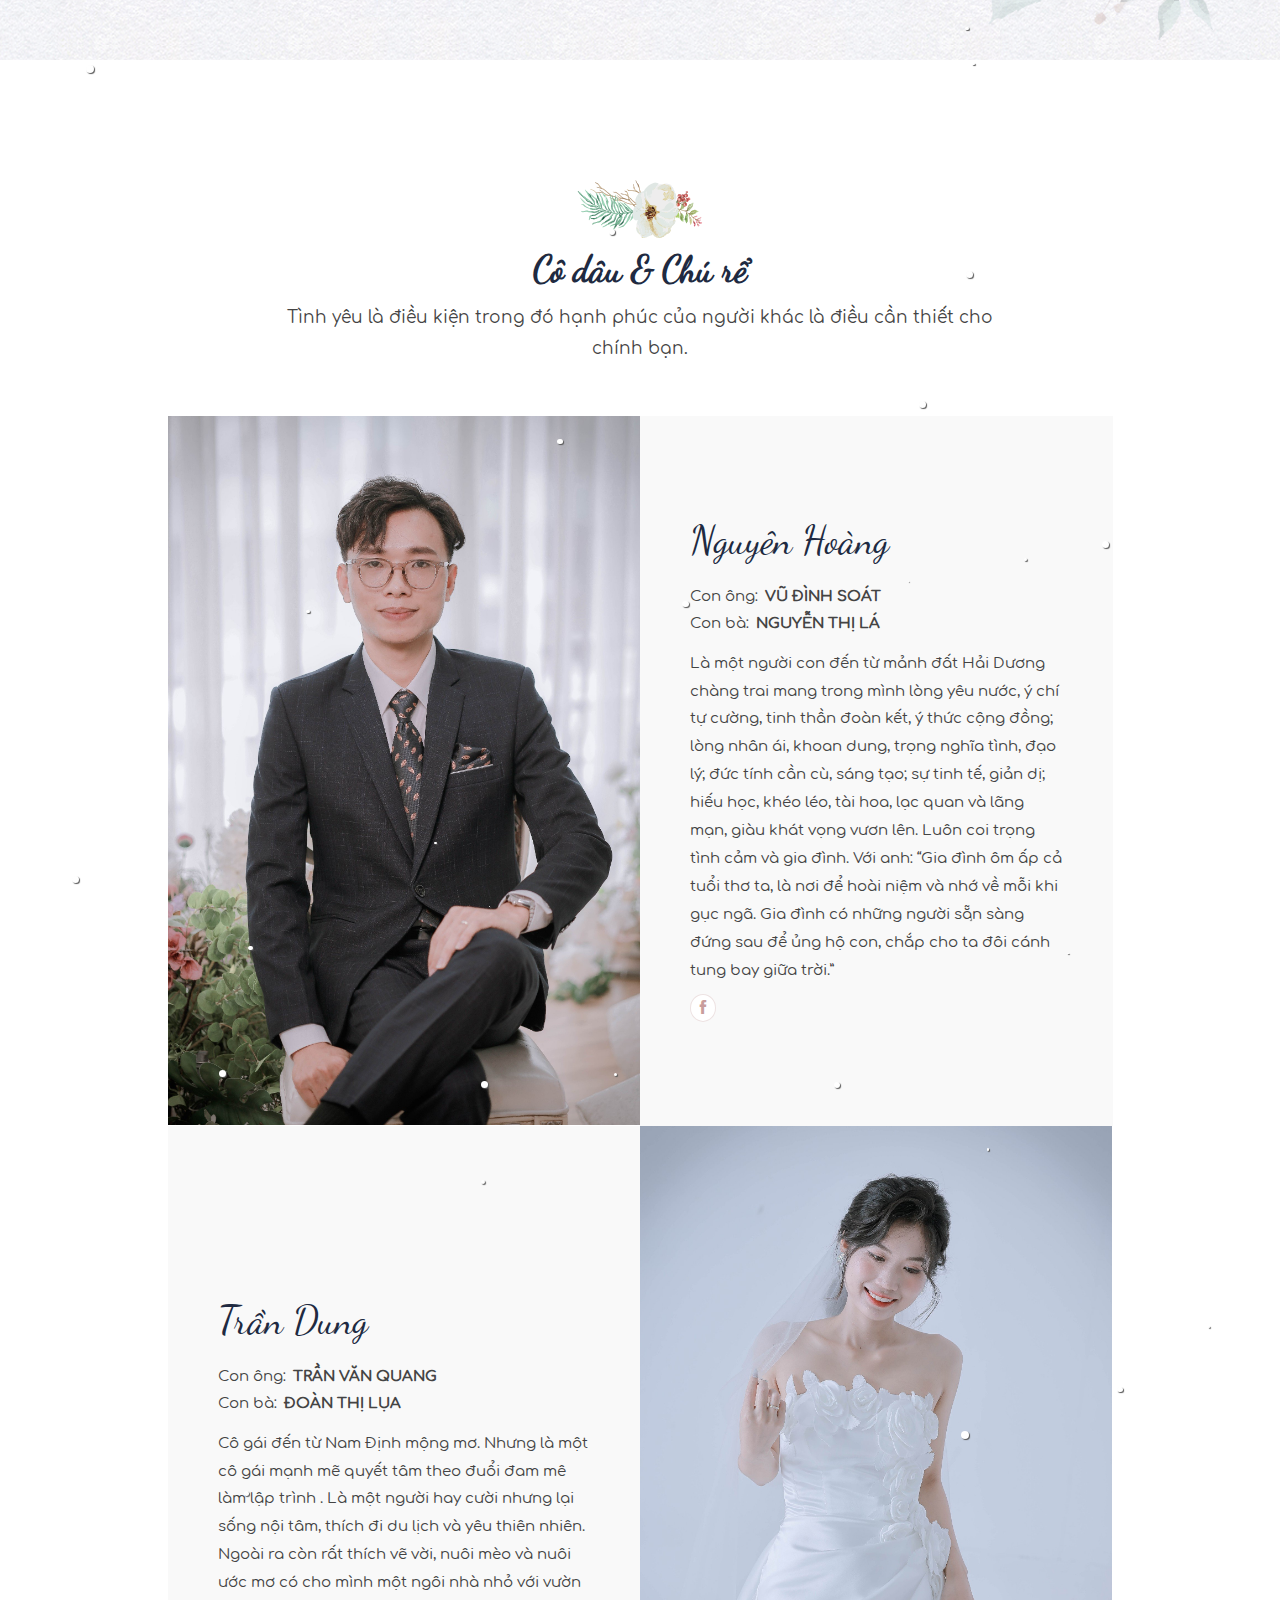
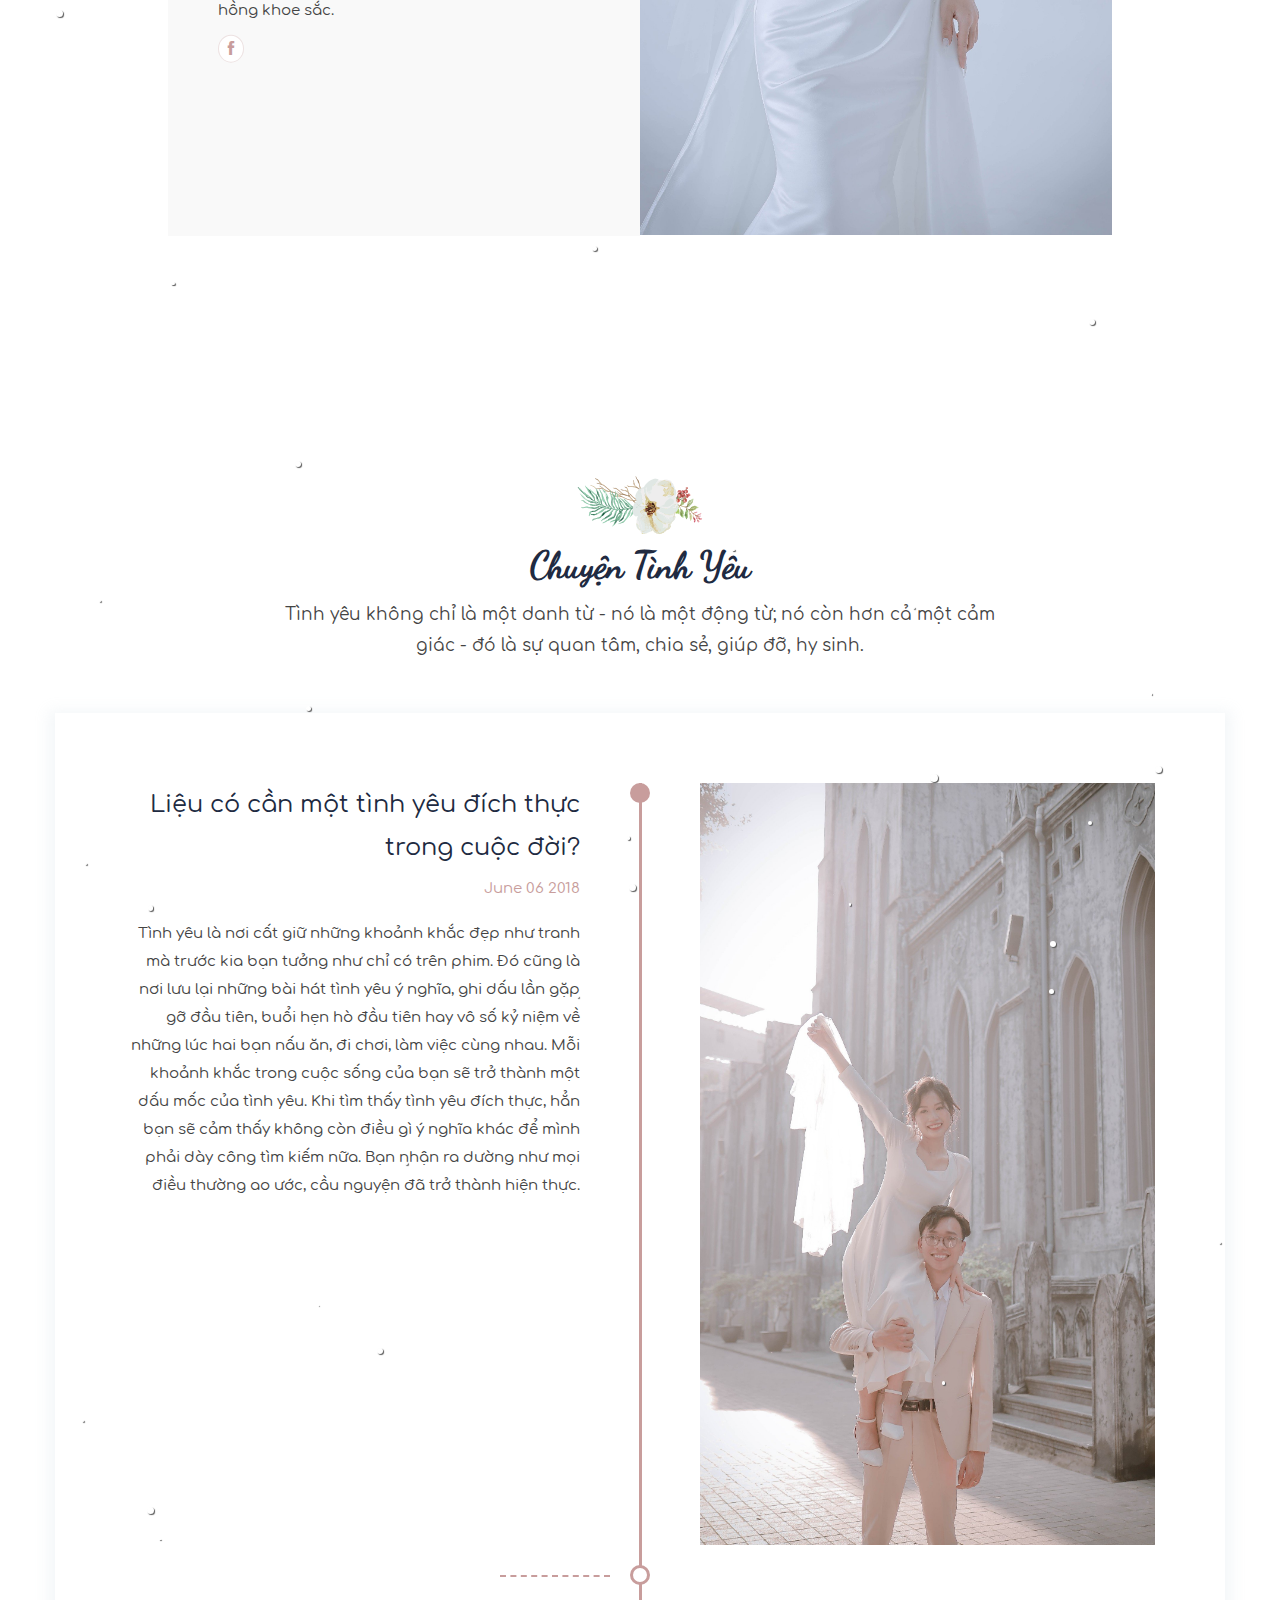
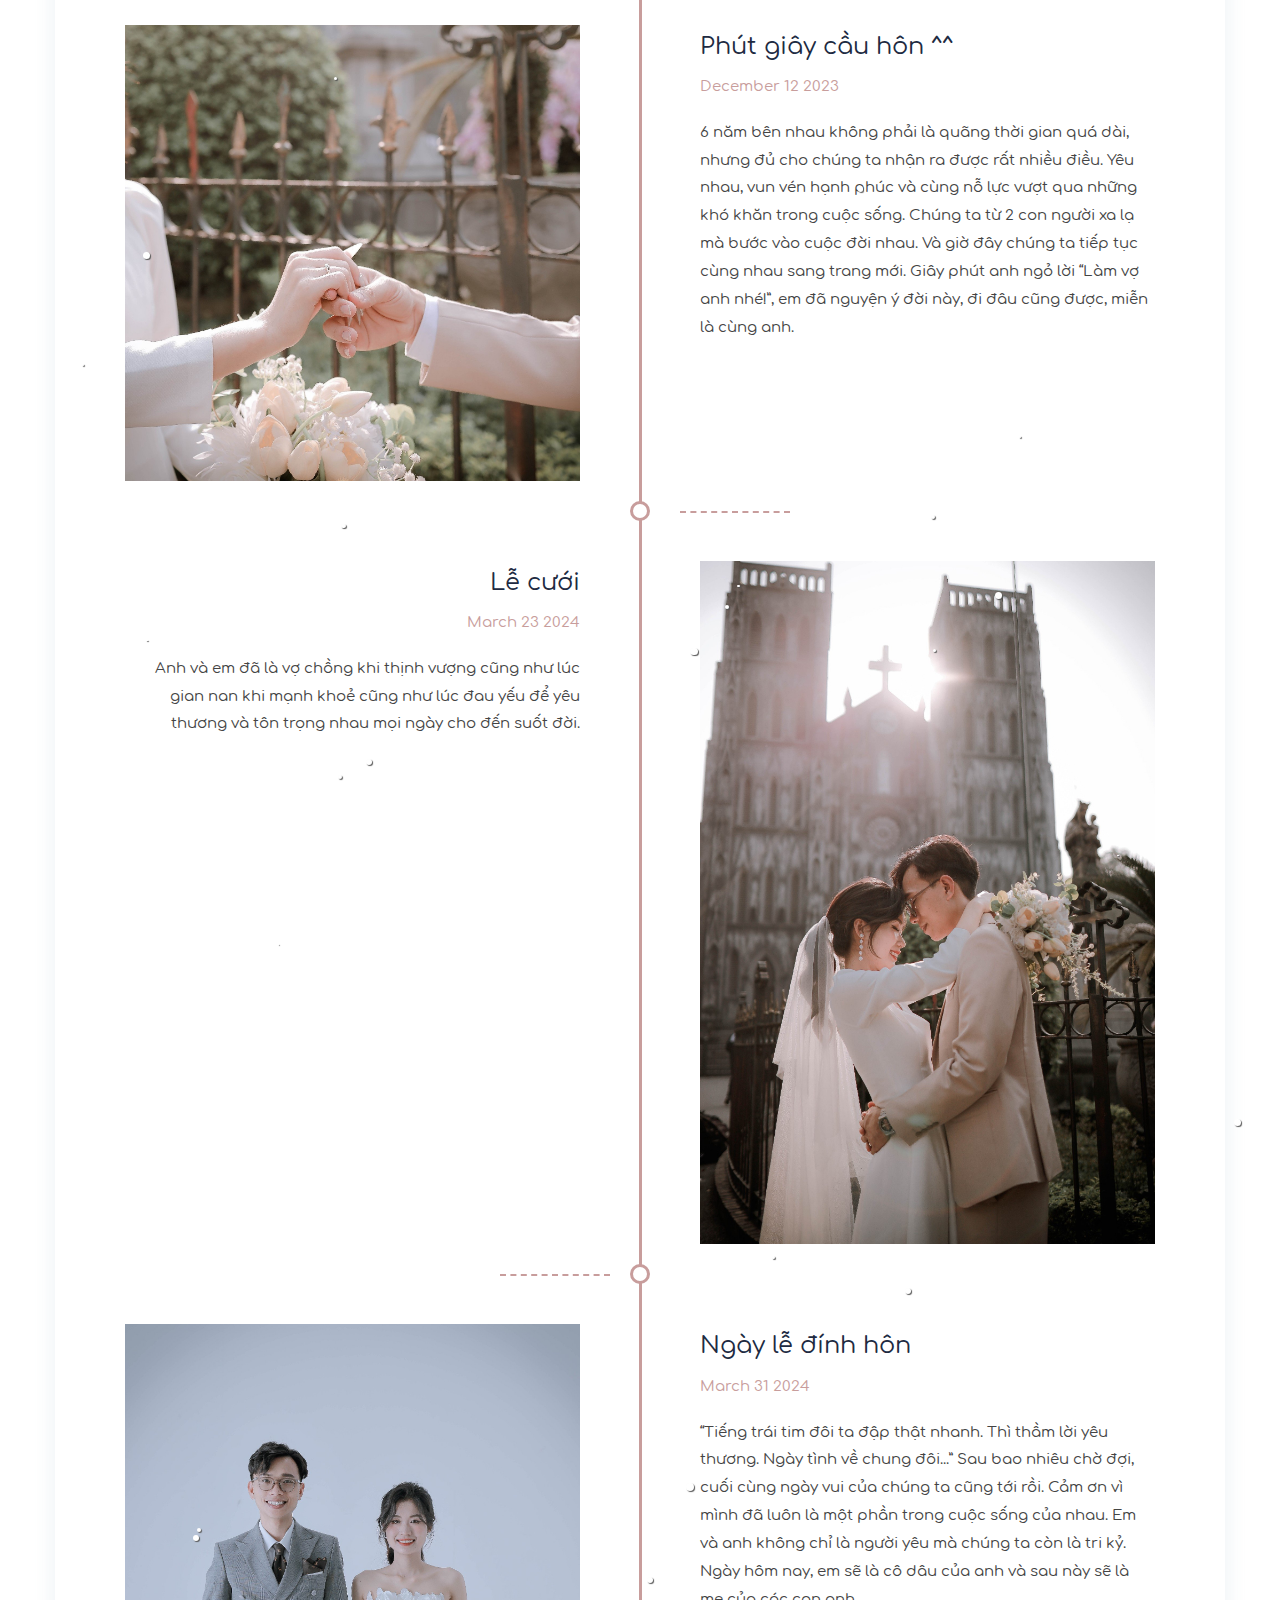
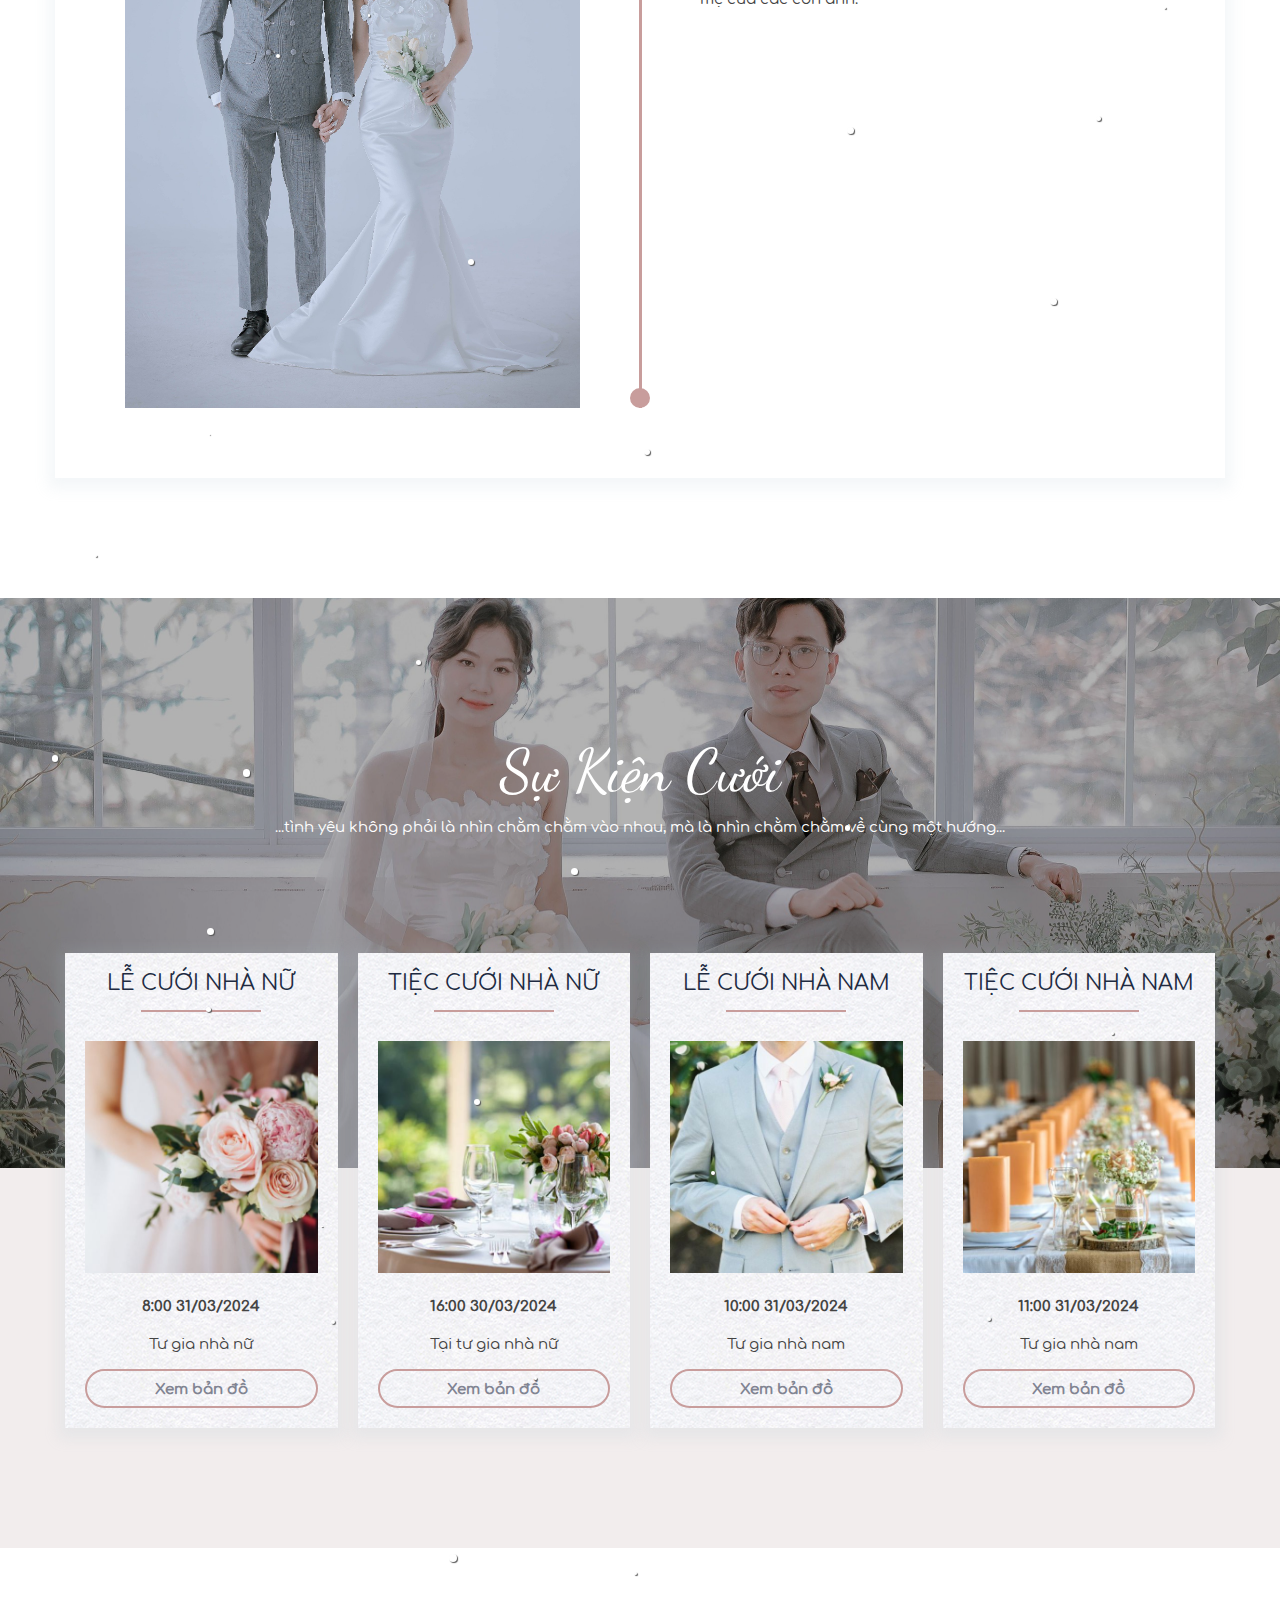
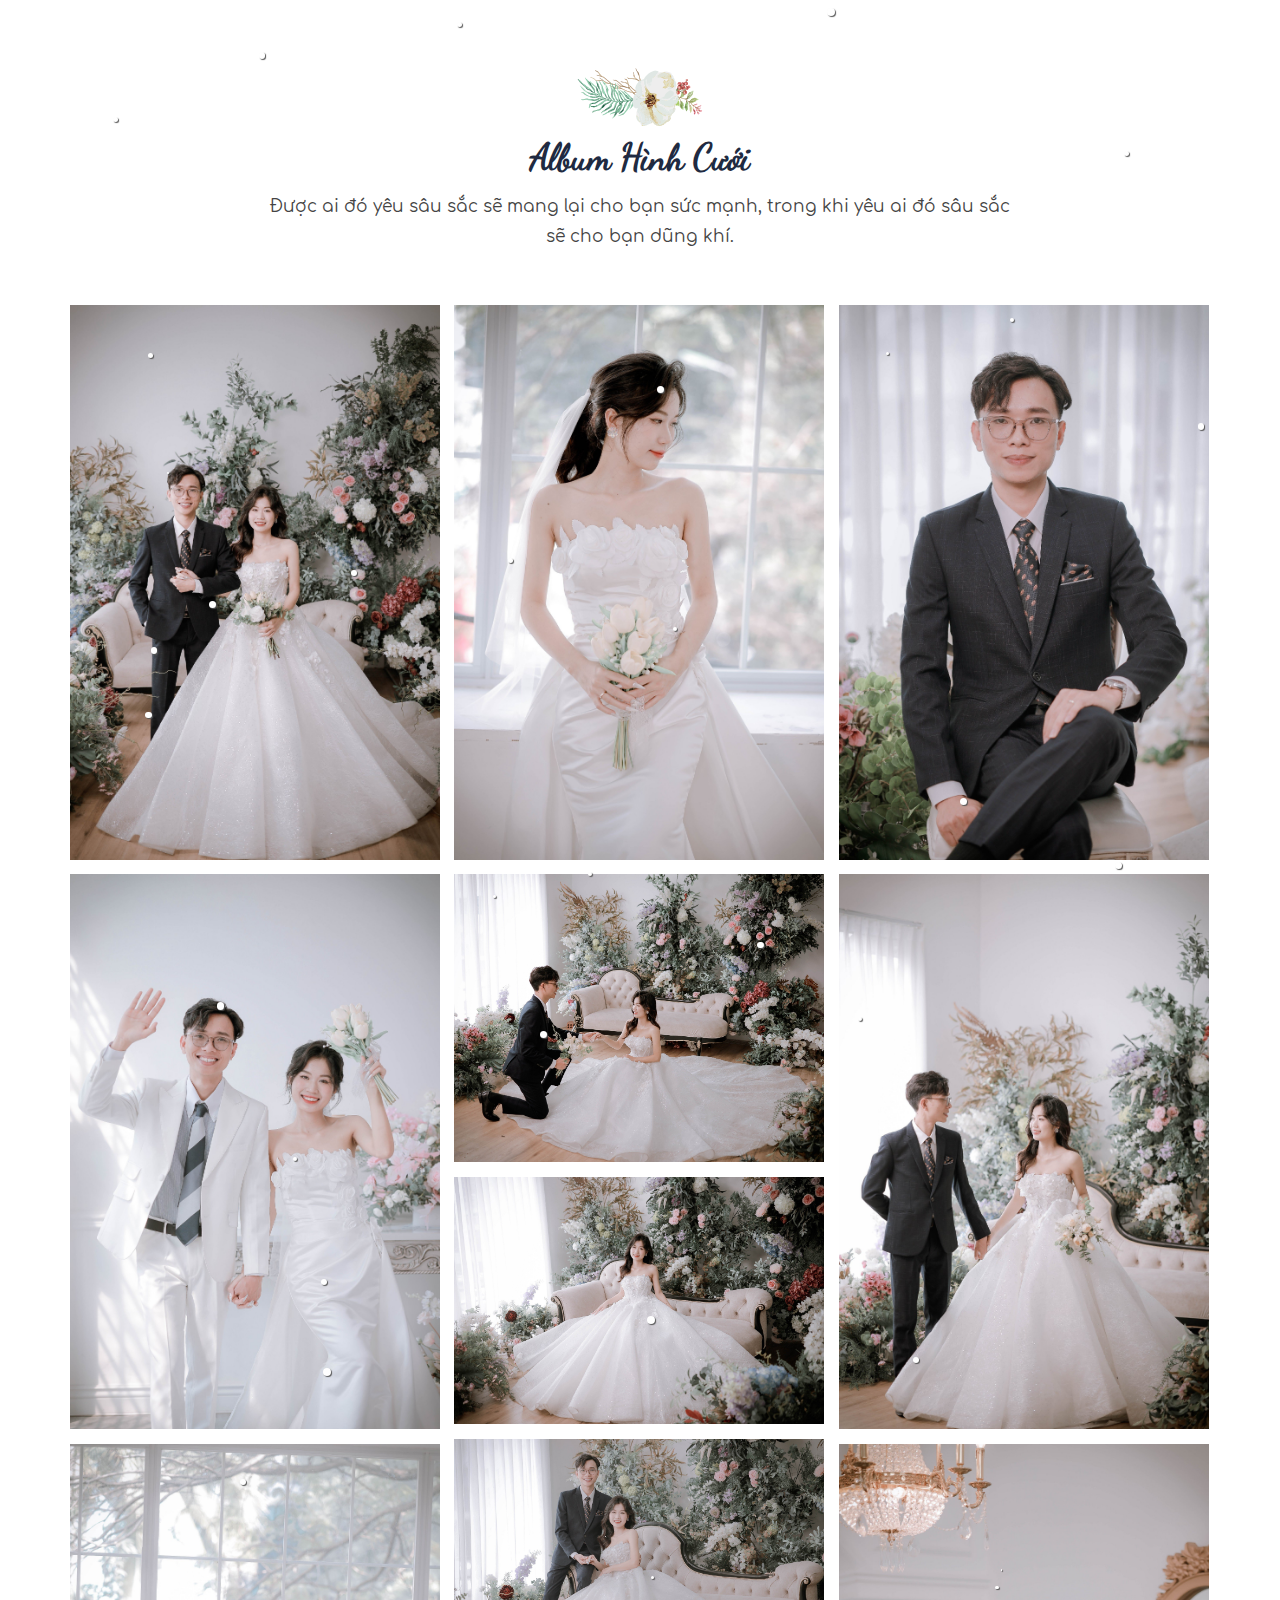
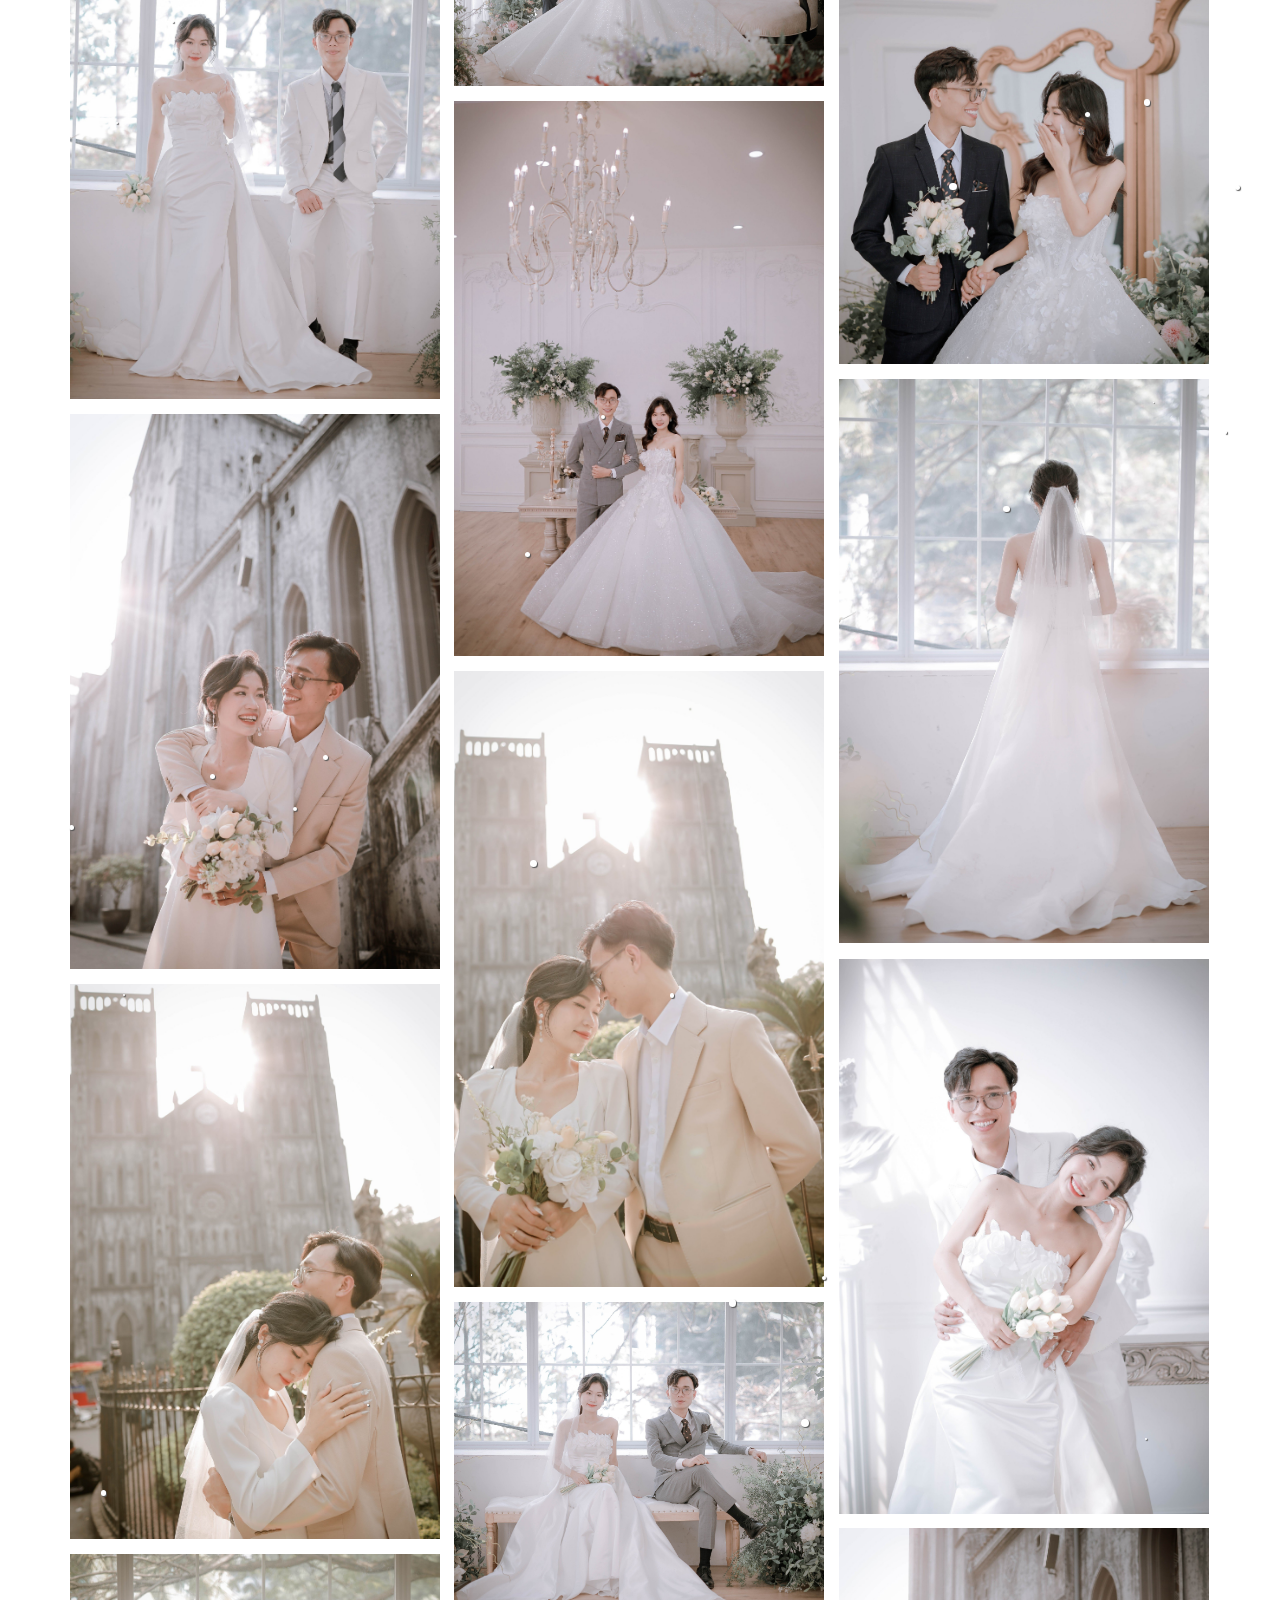
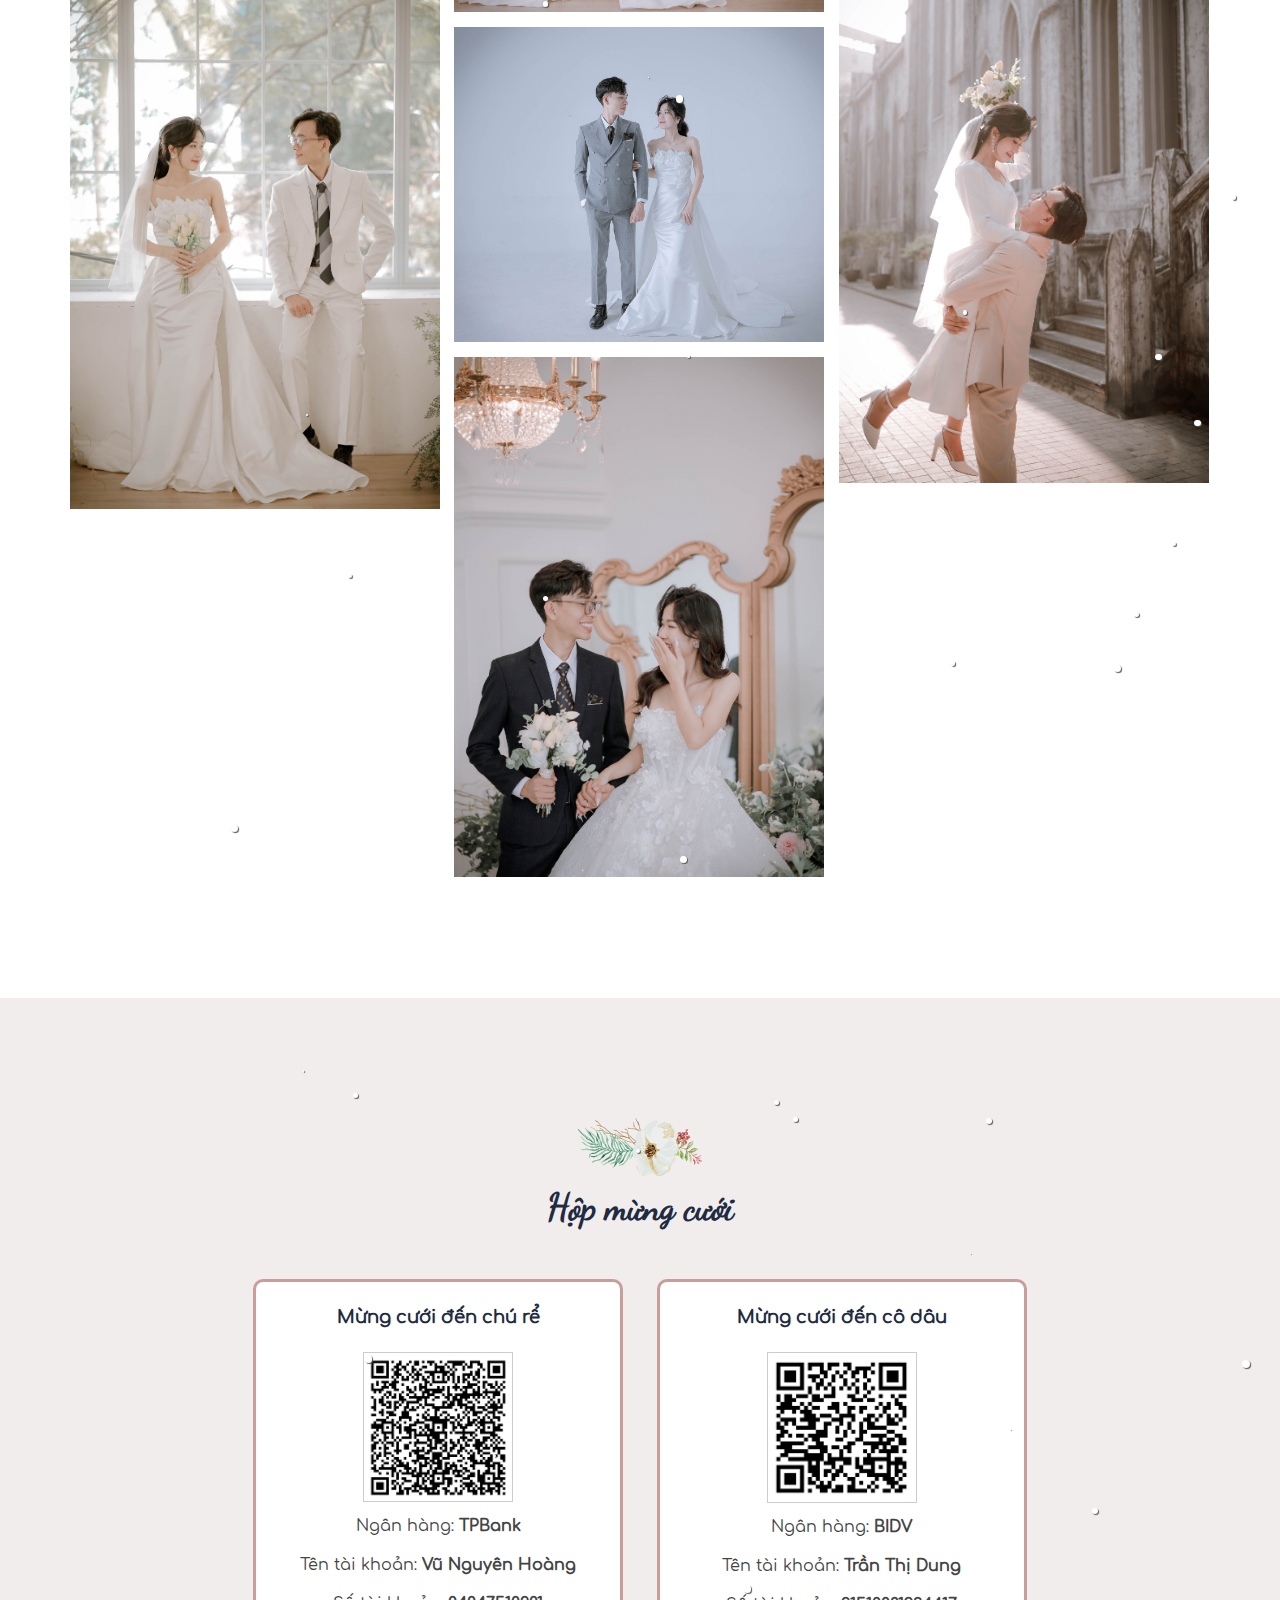
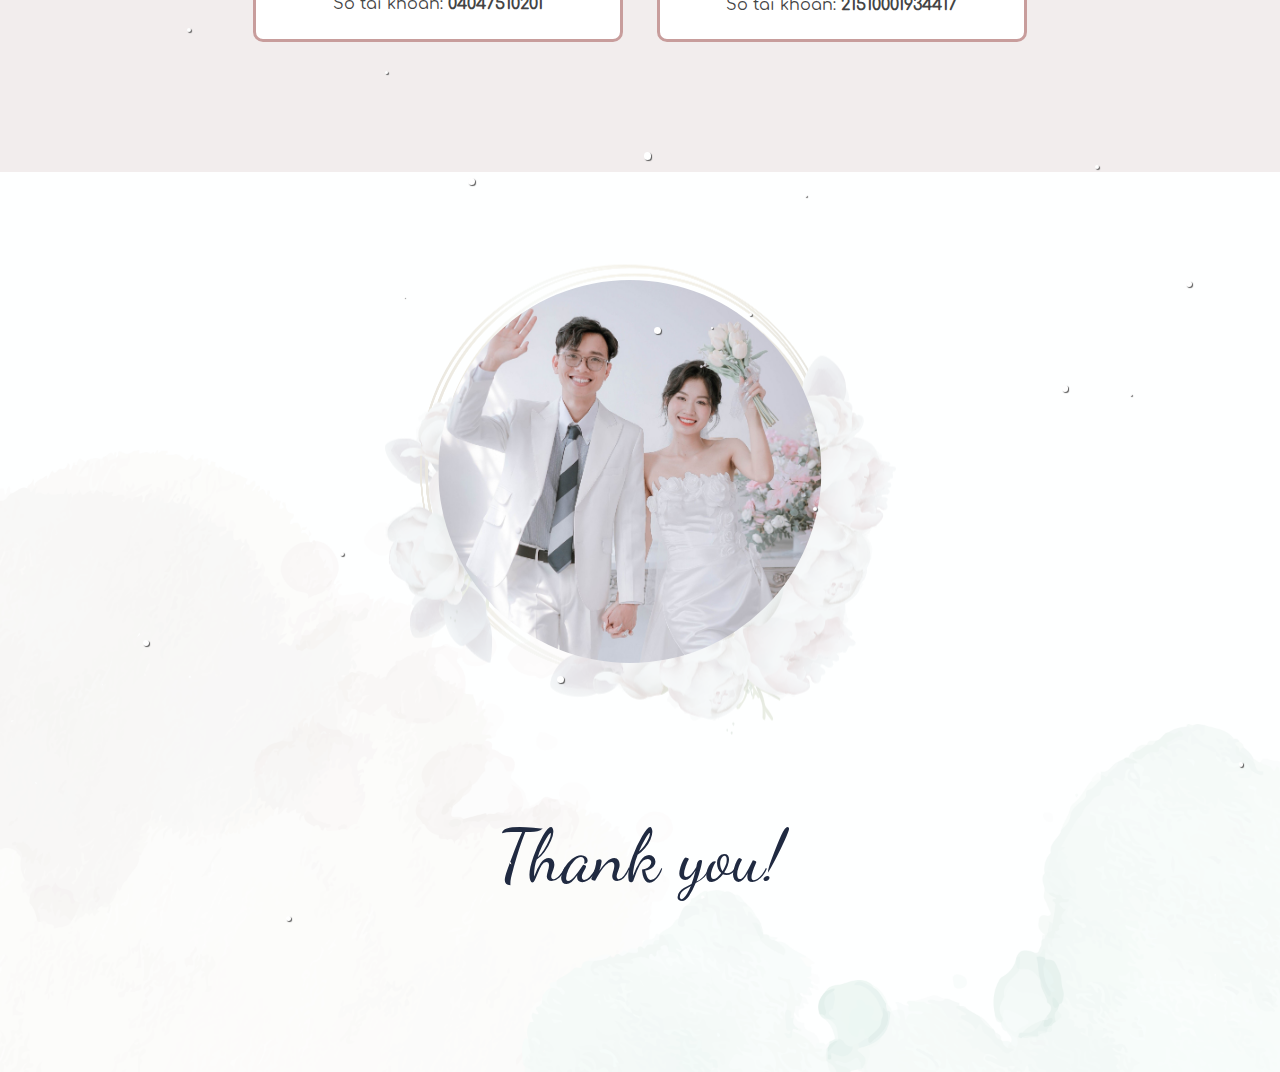
==== commit 12bc0d6d: "dtt" ====
--- a/preview.iwedding.info/index1cdc.html
+++ b/preview.iwedding.info/index1cdc.html
@@ -39,10 +39,9 @@
 <script src="https://code.jquery.com/jquery-3.6.0.min.js"></script>
 <script type="text/javascript">
     var photoGalleries = [];
-    $(document).ready(function () {
-        playPause();
-        playPause();
-    });
+    // $(document).ready(function () {
+    //     playPause();
+    // });
 </script>
 
 <body>
@@ -101,6 +100,21 @@
                     <div class="swiper-slide">
                         <div class="slide-inner slide-bg-image"
                             data-background="../cdn.biihappy.com/ziiweb/images/z5261549447161_721e22a06768229a5d88d4897c0a9f41.jpg">
+                        </div>
+                    </div>
+                    <div class="swiper-slide">
+                        <div class="slide-inner slide-bg-image"
+                            data-background="../cdn.biihappy.com/ziiweb/images/z5261549416264_a5c788498d33ebd1966e8ac8c4bec36d.jpg">
+                        </div>
+                    </div>
+                    <div class="swiper-slide">
+                        <div class="slide-inner slide-bg-image"
+                            data-background="../cdn.biihappy.com/ziiweb/images/z5261549430333_6018ef1274b1613b77db81d325f7a906.jpg">
+                        </div>
+                    </div>
+                    <div class="swiper-slide">
+                        <div class="slide-inner slide-bg-image"
+                            data-background="../cdn.biihappy.com/ziiweb/images/z5261549444103_fb793d7c3829ef258c3302d853327377.jpg">
                         </div>
                     </div>
                 </div>
@@ -242,14 +256,8 @@
                                             giữa trời.”
                                         </p>
                                         <ul class="social-links">
-                                            <li><a href="https://facebook.com/" target="_blank"><i
+                                            <li><a href="https://www.facebook.com/hoangvn163?mibextid=LQQJ4d" target="_blank"><i
                                                         class="ti-facebook"></i></a></li>
-
-                                            <li><a href="https://twitter.com/" target="_blank"><i
-                                                        class="ti-twitter-alt"></i></a></li>
-
-                                            <li><a href="https://instagram.com/" target="_blank"><i
-                                                        class="ti-linkedin"></i></a></li>
                                         </ul>
                                     </div>
                                 </div>
@@ -270,14 +278,8 @@
                                             thích đi du lịch và yêu thiên nhiên. Ngoài ra còn rất thích vẽ vời, nuôi mèo
                                             và nuôi ước mơ có cho mình một ngôi nhà nhỏ với vườn hồng khoe sắc.</p>
                                         <ul class="social-links">
-                                            <li><a href="https://facebook.com/" target="_blank"><i
+                                            <li><a href="https://www.facebook.com/mon.160698?mibextid=LQQJ4d" target="_blank"><i
                                                         class="ti-facebook"></i></a></li>
-
-                                            <li><a href="https://twitter.com/" target="_blank"><i
-                                                        class="ti-twitter-alt"></i></a></li>
-
-                                            <li><a href="https://instagram.com/" target="_blank"><i
-                                                        class="ti-linkedin"></i></a></li>
                                         </ul>
                                     </div>
                                 </div>
@@ -291,7 +293,7 @@
                 </div>
             </div>
         </section>
-        <section class="video-section event-section section-padding p-t-0 p-b-0" id="video">
+        <!-- <section class="video-section event-section section-padding p-t-0 p-b-0" id="video">
             <div class="top-area"
                 style="background: url(../cdn.biihappy.com/ziiweb/default/template/6174ef83a62963738e0a367c/f35716003ab48d57adf77b616c32daaf.jpg) center center/cover no-repeat local;">
                 <h2>Xem video cưới của chúng tôi</h2>
@@ -299,7 +301,7 @@
                 <div class="video-btn"><a href="https://www.youtube.com/embed/lGUdD29BDMg" class="video-play-btn"
                         data-type="iframe"><i class="ti-control-play"></i></a></div>
             </div>
-        </section>
+        </section> -->
 
         <section class="story-section section-padding" id="story">
             <div class="container">
@@ -330,7 +332,7 @@
                                             điều thường ao ước, cầu nguyện đã trở thành hiện thực.</p>
                                     </div>
                                     <div class="img-holder">
-                                        <img src="../cdn.biihappy.com/ziiweb/images/z5261549493225_52e7256d0a83e0d9f46812b19ffd7c78.jpg"
+                                        <img src="../cdn.biihappy.com/ziiweb/images/z5261549487564_0c836b3e803fb39b839f90d421873557.jpg"
                                             alt>
                                     </div>
                                 </li>
@@ -410,14 +412,14 @@
                                 <div class="image-wrap">
                                     <img src="../cdn.biihappy.com/ziiweb/website/61990349db8f76231c132068/45dfd859dd184042e2a6adaa320ac64b.jpg"
                                         alt="">
-                                    <div class="dresscode-colors-wrap">
+                                    <!-- <div class="dresscode-colors-wrap">
                                         <div class="dresscode-colors-event">
                                             <span class="tooltip-dresscode">Dress Code</span>
                                             <div class="dresscode-colors-item" style="background:#eda2b6;"></div>
                                             <div class="dresscode-colors-item" style="background:#ffffff;"></div>
                                             <div class="dresscode-colors-item" style="background:#623262;"></div>
                                         </div>
-                                    </div>
+                                    </div> -->
                                 </div>
                                 <p><strong>8:00 31/03/2024</strong></p>
                                 <p>Tư gia nhà nữ</p>
@@ -451,14 +453,14 @@
                                 <div class="image-wrap">
                                     <img src="../cdn.biihappy.com/ziiweb/website/61990349db8f76231c132068/8f7155409bf9ebdb9dffd7a38991aaa8.jpg"
                                         alt="">
-                                    <div class="dresscode-colors-wrap">
+                                    <!-- <div class="dresscode-colors-wrap">
                                         <div class="dresscode-colors-event">
                                             <span class="tooltip-dresscode">Dress Code</span>
                                             <div class="dresscode-colors-item" style="background:#504e63;"></div>
                                             <div class="dresscode-colors-item" style="background:#cc8a4d;"></div>
                                             <div class="dresscode-colors-item" style="background:#bc5f6a;"></div>
                                         </div>
-                                    </div>
+                                    </div> -->
                                 </div>
                                 <p><strong>16:00 30/03/2024</strong></p>
                                 <p>Tại tư gia nhà nữ</p>
@@ -492,29 +494,29 @@
                                 <div class="image-wrap">
                                     <img src="../cdn.biihappy.com/ziiweb/website/61990349db8f76231c132068/83d8a5c840b51447ab080ecb9a7de6df.jpg"
                                         alt="">
-                                    <div class="dresscode-colors-wrap">
+                                    <!-- <div class="dresscode-colors-wrap">
                                         <div class="dresscode-colors-event">
                                             <span class="tooltip-dresscode">Dress Code</span>
                                             <div class="dresscode-colors-item" style="background:#32435f;"></div>
                                             <div class="dresscode-colors-item" style="background:#ffffff;"></div>
                                             <div class="dresscode-colors-item" style="background:#57233a;"></div>
                                         </div>
-                                    </div>
+                                    </div> -->
                                 </div>
                                 <p><strong>10:00 31/03/2024</strong></p>
                                 <p>Tư gia nhà nam</p>
 
-                                <div class="calendar-button">
+                                <!-- <div class="calendar-button">
                                     <div class="atcb" style="display:none;">
                                         {
                                         "name":"LỄ CƯỚI NHÀ NAM (Đám cưới Vũ Hoàng và Trần Dung)",
                                         "description":"Cảm ơn bạn đã dành thời gian tham dự đám cưới của chúng tôi!.
                                         Thông tin chi tiết xem tại
                                         website:<br>[url]https://preview.iwedding.info[/url]",
-                                        "startDate":"2023-09-12",
-                                        "endDate":"2023-09-12",
-                                        "startTime":"09:00",
-                                        "endTime":"09:00",
+                                        "startDate":"2024-03-31",
+                                        "endDate":"2024-03-31",
+                                        "startTime":"10:00",
+                                        "endTime":"10:00",
                                         "location":"Tư gia nhà nam",
                                         "options":["Apple","Google","iCal","Microsoft365","MicrosoftTeams","Outlook.com","Yahoo"],
                                         "timeZone":"Asia/Ho_Chi_Minh",
@@ -524,8 +526,8 @@
                                         "trigger":"click"
                                         }
                                     </div>
-                                </div>
-                                <a class="see-location-btn" href="https://maps.app.goo.gl/zDhYTViot4JXsWcaA"
+                                </div> -->
+                                <a class="see-location-btn" href="https://maps.app.goo.gl/egQHGS35ZU11RoiJ8"
                                     target="_blank">Xem bản đồ</a>
                             </div>
                             <div class="grid section-bg-img">
@@ -533,16 +535,16 @@
                                 <div class="image-wrap">
                                     <img src="../cdn.biihappy.com/ziiweb/website/61990349db8f76231c132068/194d4b3c58f61adb4931a8a00a4fa019.jpg"
                                         alt="">
-                                    <div class="dresscode-colors-wrap">
+                                    <!-- <div class="dresscode-colors-wrap">
                                         <div class="dresscode-colors-event">
                                             <span class="tooltip-dresscode">Dress Code</span>
                                             <div class="dresscode-colors-item" style="background:#7fb174;"></div>
                                             <div class="dresscode-colors-item" style="background:#504e63;"></div>
                                             <div class="dresscode-colors-item" style="background:#632a7e;"></div>
                                         </div>
-                                    </div>
-                                </div>
-                                <p><strong>10:00 31/10/2024</strong></p>
+                                    </div> -->
+                                </div>
+                                <p><strong>11:00 31/03/2024</strong></p>
                                 <p>Tư gia nhà nam</p>
 
                                 <div class="calendar-button">
@@ -743,6 +745,156 @@
                                         alt class="img img-responsive">
                                 </a>
                             </div>
+
+                            <script type="text/javascript">
+                                photoGalleries.push({
+                                    src: "../cdn.biihappy.com/ziiweb/images/z5261549403076_5107786e98527cbc447c2f60cdac07e0.jpg",
+                                    thumb: "../cdn.biihappy.com/ziiweb/images/z5261549403076_5107786e98527cbc447c2f60cdac07e0.jpg",
+                                    subHtml: `<div class="lg-sub-html"><h4>Bước đi với bàn tay của bạn trong tay tôi và bàn tay của tôi trong tay bạn, đó chính xác là nơi tôi muốn luôn ở đó</h4></div>`
+                                });
+                            </script>
+
+                            <div class="grid grid-item btn-see-more-gallery" data-index="11">
+                                <a href="javascript:void(0)">
+                                    <img src="../cdn.biihappy.com/ziiweb/images/z5261549403076_5107786e98527cbc447c2f60cdac07e0.jpg"
+                                        alt class="img img-responsive">
+                                </a>
+                            </div>
+
+                            <script type="text/javascript">
+                                photoGalleries.push({
+                                    src: "../cdn.biihappy.com/ziiweb/images/z5261549403076_5107786e98527cbc447c2f60cdac07e0.jpg",
+                                    thumb: "../cdn.biihappy.com/ziiweb/images/z5261549403076_5107786e98527cbc447c2f60cdac07e0.jpg",
+                                    subHtml: `<div class="lg-sub-html"><h4>Yêu không có nghĩa là nhìn nhau, mà có nghĩa là cùng nhau nhìn theo một hướng!</h4></div>`
+                                });
+                            </script>
+
+                            <div class="grid grid-item btn-see-more-gallery" data-index="12">
+                                <a href="javascript:void(0)">
+                                    <img src="../cdn.biihappy.com/ziiweb/images/z5261549470499_e6331b6a1fa3bcaf9ee52552775f7a7c.jpg"
+                                        alt class="img img-responsive">
+                                </a>
+                            </div>
+
+                            <script type="text/javascript">
+                                photoGalleries.push({
+                                    src: "../cdn.biihappy.com/ziiweb/images/z5261549470499_e6331b6a1fa3bcaf9ee52552775f7a7c.jpg",
+                                    thumb: "../cdn.biihappy.com/ziiweb/images/z5261549470499_e6331b6a1fa3bcaf9ee52552775f7a7c.jpg",
+                                    subHtml: `<div class="lg-sub-html"><h4>Mình yêu nhau, yêu nhau bình yên thôi!</h4></div>`
+                                });
+                            </script>
+
+                            <div class="grid grid-item btn-see-more-gallery" data-index="13">
+                                <a href="javascript:void(0)">
+                                    <img src="../cdn.biihappy.com/ziiweb/images/z5261549422443_e9fb6731b63f186a16f6dcbaf2029810.jpg"
+                                        alt class="img img-responsive">
+                                </a>
+                            </div>
+                            <script type="text/javascript">
+                                photoGalleries.push({
+                                    src: "../cdn.biihappy.com/ziiweb/images/z5261549422443_e9fb6731b63f186a16f6dcbaf2029810.jpg",
+                                    thumb: "../cdn.biihappy.com/ziiweb/images/z5261549422443_e9fb6731b63f186a16f6dcbaf2029810.jpg",
+                                    subHtml: `<div class="lg-sub-html"><h4>Từ ngày em đến, cuộc sống của anh bỗng chốc trở nên tươi đẹp và rực rỡ hơn. Vì em chính là chân ái đời anh.</h4></div>`
+                                });
+                            </script>
+
+                            <div class="grid grid-item btn-see-more-gallery" data-index="14">
+                                <a href="javascript:void(0)">
+                                    <img src="../cdn.biihappy.com/ziiweb/images/z5261549477491_3989542ff5006d2c2a6b92ff0643dbfb.jpg"
+                                        alt class="img img-responsive">
+                                </a>
+                            </div>
+
+
+                            <script type="text/javascript">
+                                photoGalleries.push({
+                                    src: "../cdn.biihappy.com/ziiweb/images/z5261549482564_bdcfd11fd57ba373227ce56ed0a3b62d.jpg",
+                                    thumb: "../cdn.biihappy.com/ziiweb/images/z5261549482564_bdcfd11fd57ba373227ce56ed0a3b62d.jpg",
+                                    subHtml: `<div class="lg-sub-html"><h4>Trái tim tôi chưa bao giờ ngừng rung động với nụ cười của bạn.</h4></div>`
+                                });
+                            </script>
+
+                            <div class="grid grid-item btn-see-more-gallery" data-index="15">
+                                <a href="javascript:void(0)">
+                                    <img src="../cdn.biihappy.com/ziiweb/images/z5261549482564_bdcfd11fd57ba373227ce56ed0a3b62d.jpg"
+                                        alt class="img img-responsive">
+                                </a>
+                            </div>
+
+                            <script type="text/javascript">
+                                photoGalleries.push({
+                                    src: "../cdn.biihappy.com/ziiweb/images/z5261549416264_a5c788498d33ebd1966e8ac8c4bec36d.jpg",
+                                    thumb: "../cdn.biihappy.com/ziiweb/images/z5261549416264_a5c788498d33ebd1966e8ac8c4bec36d.jpg",
+                                    subHtml: `<div class="lg-sub-html"><h4>Mỗi ngày bên cạnh bạn là một khoảnh khắc đặc biệt, tôi yêu cuộc sống vì có bạn.</h4></div>`
+                                });
+                            </script>
+
+                            <div class="grid grid-item btn-see-more-gallery" data-index="16">
+                                <a href="javascript:void(0)">
+                                    <img src="../cdn.biihappy.com/ziiweb/images/z5261549416264_a5c788498d33ebd1966e8ac8c4bec36d.jpg"
+                                        alt class="img img-responsive">
+                                </a>
+                            </div>
+
+                            <script type="text/javascript">
+                                photoGalleries.push({
+                                    src: "../cdn.biihappy.com/ziiweb/images/z5261549416264_a5c788498d33ebd1966e8ac8c4bec36d.jpg",
+                                    thumb: "../cdn.biihappy.com/ziiweb/images/z5261549416264_a5c788498d33ebd1966e8ac8c4bec36d.jpg",
+                                    subHtml: `<div class="lg-sub-html"><h4>Cùng với bạn, tôi cảm nhận được ý nghĩa thực sự của từ ‘hạnh phúc’.</h4></div>`
+                                });
+                            </script>
+
+                            <div class="grid grid-item btn-see-more-gallery" data-index="17">
+                                <a href="javascript:void(0)">
+                                    <img src="../cdn.biihappy.com/ziiweb/images/z5261549467503_8e1d4c44d5a683ff86aa4b3f2da27451.jpg"
+                                        alt class="img img-responsive">
+                                </a>
+                            </div>
+
+                            <script type="text/javascript">
+                                photoGalleries.push({
+                                    src: "../cdn.biihappy.com/ziiweb/images/z5261549433278_08d0234cbbdf3295a5278367c3cfb9eb.jpg",
+                                    thumb: "../cdn.biihappy.com/ziiweb/images/z5261549433278_08d0234cbbdf3295a5278367c3cfb9eb.jpg",
+                                    subHtml: `<div class="lg-sub-html"><h4>Tình yêu là khi hai người cùng nhau biết lắng nghe và hiểu nhau</h4></div>`
+                                });
+                            </script>
+
+                            <div class="grid grid-item btn-see-more-gallery" data-index="18">
+                                <a href="javascript:void(0)">
+                                    <img src="../cdn.biihappy.com/ziiweb/images/z5261549433278_08d0234cbbdf3295a5278367c3cfb9eb.jpg"
+                                        alt class="img img-responsive">
+                                </a>
+                            </div>
+
+                            <script type="text/javascript">
+                                photoGalleries.push({
+                                    src: "../cdn.biihappy.com/ziiweb/images/z5261549394145_f74613ca1df44e93826a9ea36cef38dd.jpg",
+                                    thumb: "../cdn.biihappy.com/ziiweb/images/z5261549394145_f74613ca1df44e93826a9ea36cef38dd.jpg",
+                                    subHtml: `<div class="lg-sub-html"><h4>Tình yêu là sức mạnh để vượt qua mọi khó khăn trong cuộc sống.</h4></div>`
+                                });
+                            </script>
+
+                            <div class="grid grid-item btn-see-more-gallery" data-index="19">
+                                <a href="javascript:void(0)">
+                                    <img src="../cdn.biihappy.com/ziiweb/images/z5261549394145_f74613ca1df44e93826a9ea36cef38dd.jpg"
+                                        alt class="img img-responsive">
+                                </a>
+                            </div>
+
+                            <script type="text/javascript">
+                                photoGalleries.push({
+                                    src: "../cdn.biihappy.com/ziiweb/images/z5261549356473_71737d5c1b0b16183e271612c6596252.jpg",
+                                    thumb: "../cdn.biihappy.com/ziiweb/images/z5261549356473_71737d5c1b0b16183e271612c6596252.jpg",
+                                    subHtml: `<div class="lg-sub-html"><h4>Em là tình yêu của anh, và anh sẽ mãi mãi trân trọng em.</h4></div>`
+                                });
+                            </script>
+
+                            <div class="grid grid-item btn-see-more-gallery" data-index="20">
+                                <a href="javascript:void(0)">
+                                    <img src="../cdn.biihappy.com/ziiweb/images/z5261549356473_71737d5c1b0b16183e271612c6596252.jpg"
+                                        alt class="img img-responsive">
+                                </a>
+                            </div>
                         </div>
                     </div>
                 </div>
@@ -768,18 +920,18 @@
                                         <div class="donate-card">
                                             <h3>Mừng cưới đến chú rể</h3>
                                             <img class="qr-code-image"
-                                                src="../cdn.biihappy.com/ziiweb/website/61990349db8f76231c132068/49bc348db7eb284d9fc249b9d958893b.jpg">
+                                                src="../cdn.biihappy.com/ziiweb/images/QrHoang.jpg">
                                             <p>Ngân hàng: <strong>TPBank</strong></p>
-                                            <p>Tên tài khoản: <strong>04047510201</strong></p>
-                                            <p>Số tài khoản: <strong>Vũ Nguyên Hoàng</strong></p>
+                                            <p>Tên tài khoản: <strong>Vũ Nguyên Hoàng</strong></p>
+                                            <p>Số tài khoản: <strong>04047510201</strong></p>
                                         </div>
                                         <div class="donate-card">
                                             <h3>Mừng cưới đến cô dâu</h3>
                                             <img class="qr-code-image"
-                                                src="../cdn.biihappy.com/ziiweb/website/61990349db8f76231c132068/24343a45a211dedc5b1b0b57300eaba9.jpg">
+                                                src="../cdn.biihappy.com/ziiweb/images/QrDung.jpg">
                                             <p>Ngân hàng: <strong>BIDV</strong></p>
-                                            <p>Tên tài khoản: <strong>21510001934417</strong></p>
-                                            <p>Số tài khoản: <strong>Trần Thị Dung</strong></p>
+                                            <p>Tên tài khoản: <strong>Trần Thị Dung</strong></p>
+                                            <p>Số tài khoản: <strong>21510001934417</strong></p>
                                         </div>
                                     </div>
                                 </div>
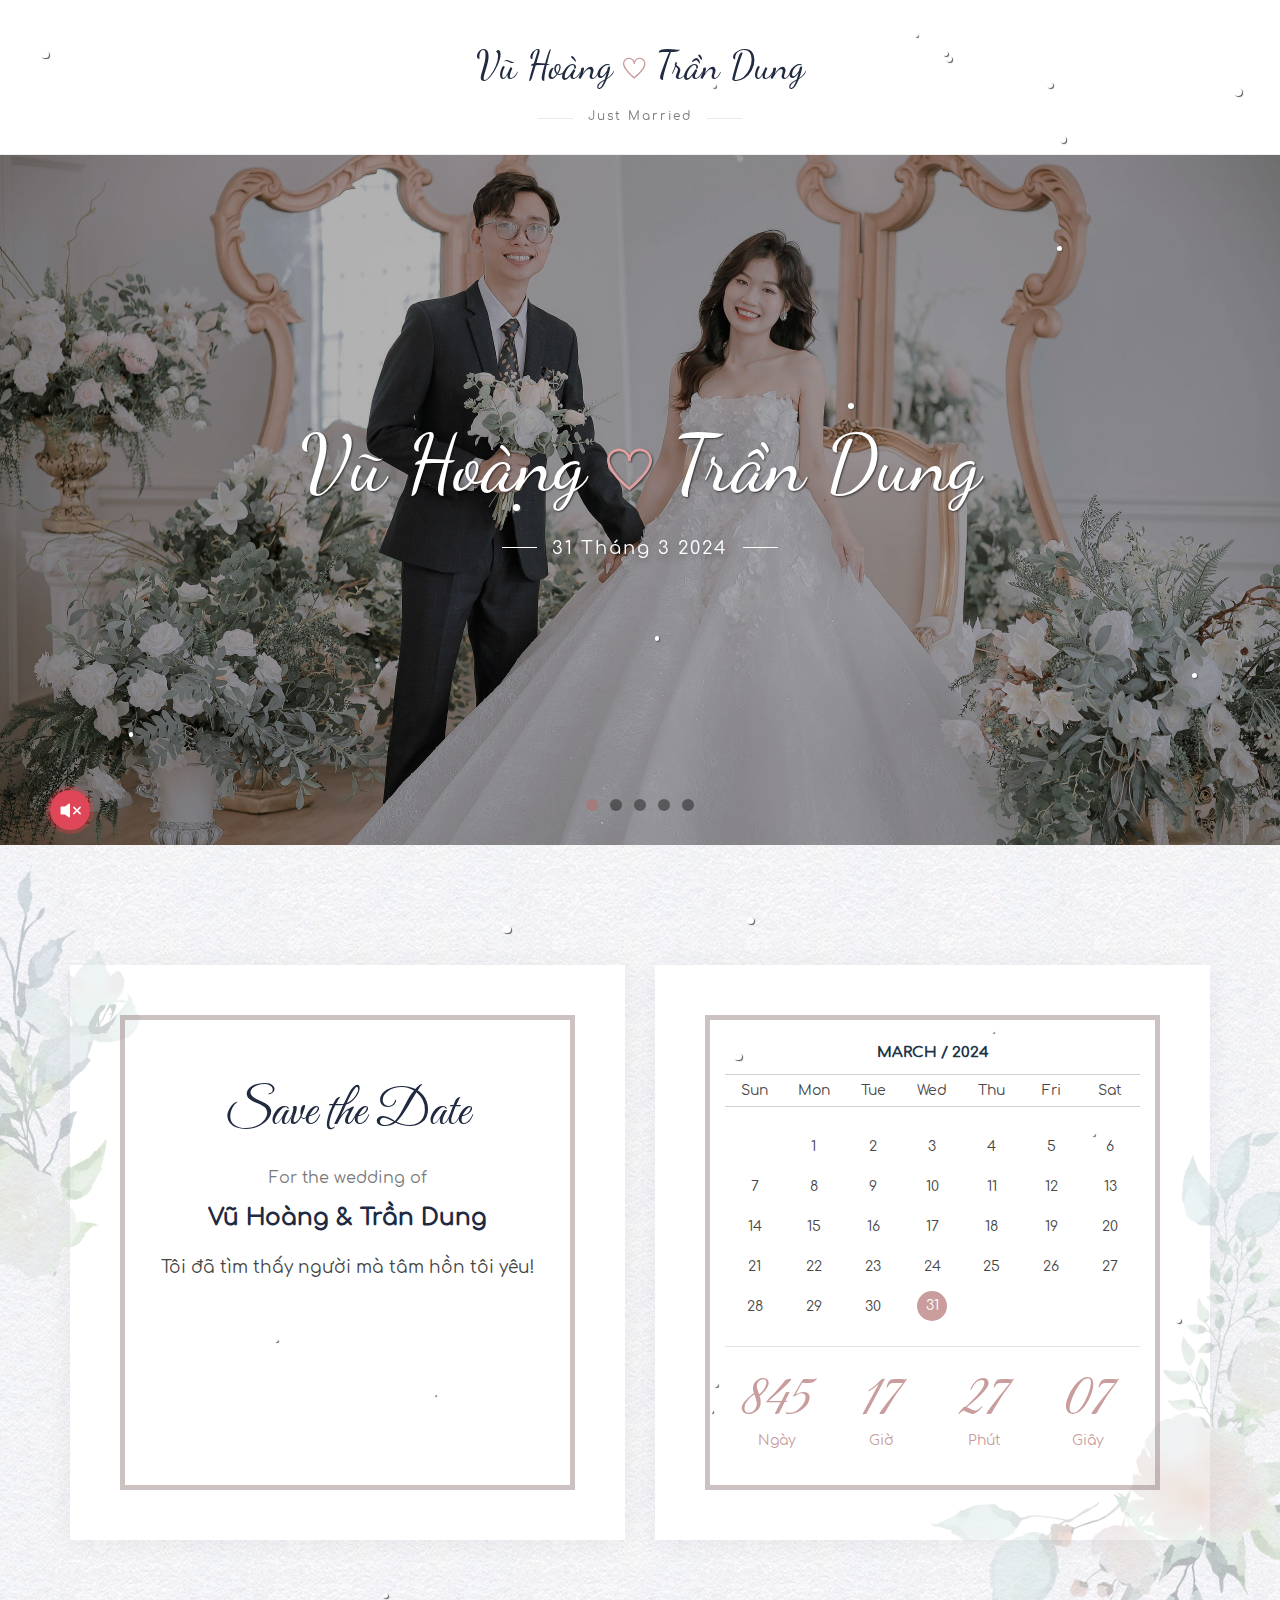
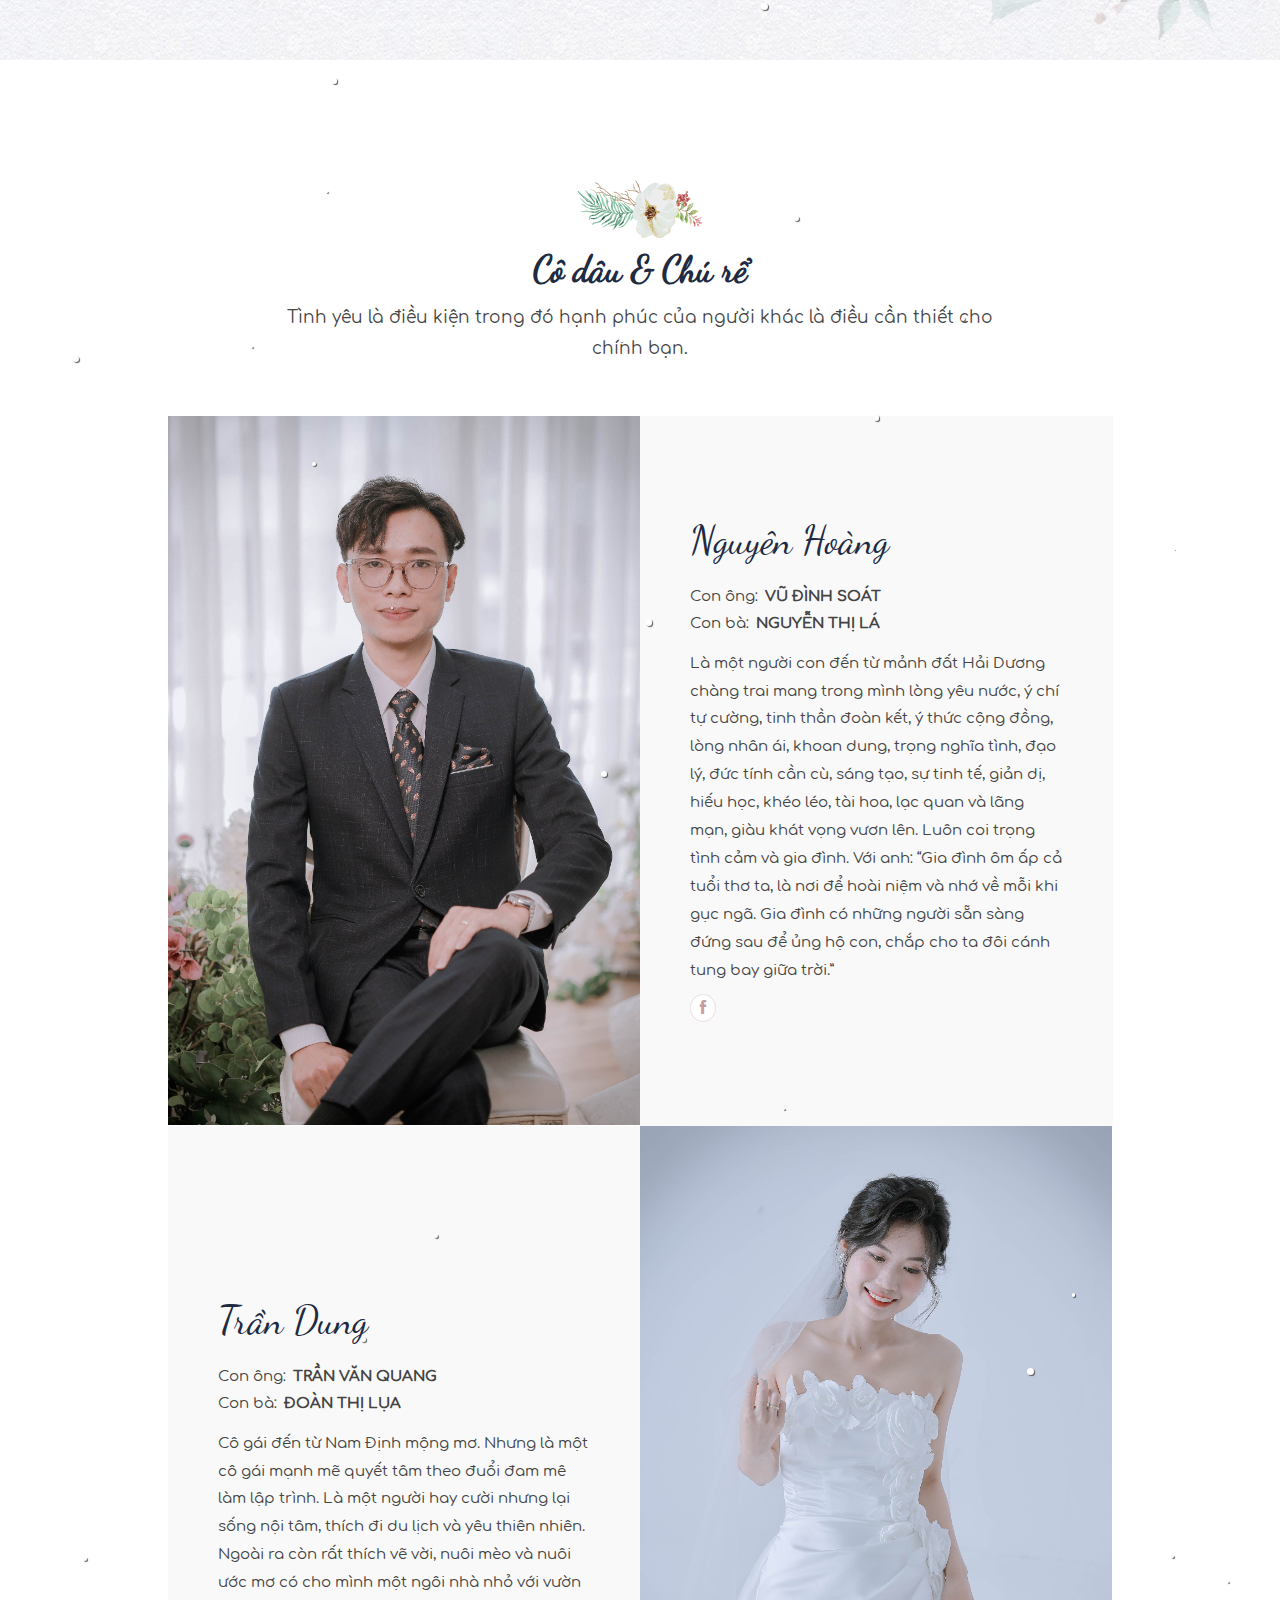
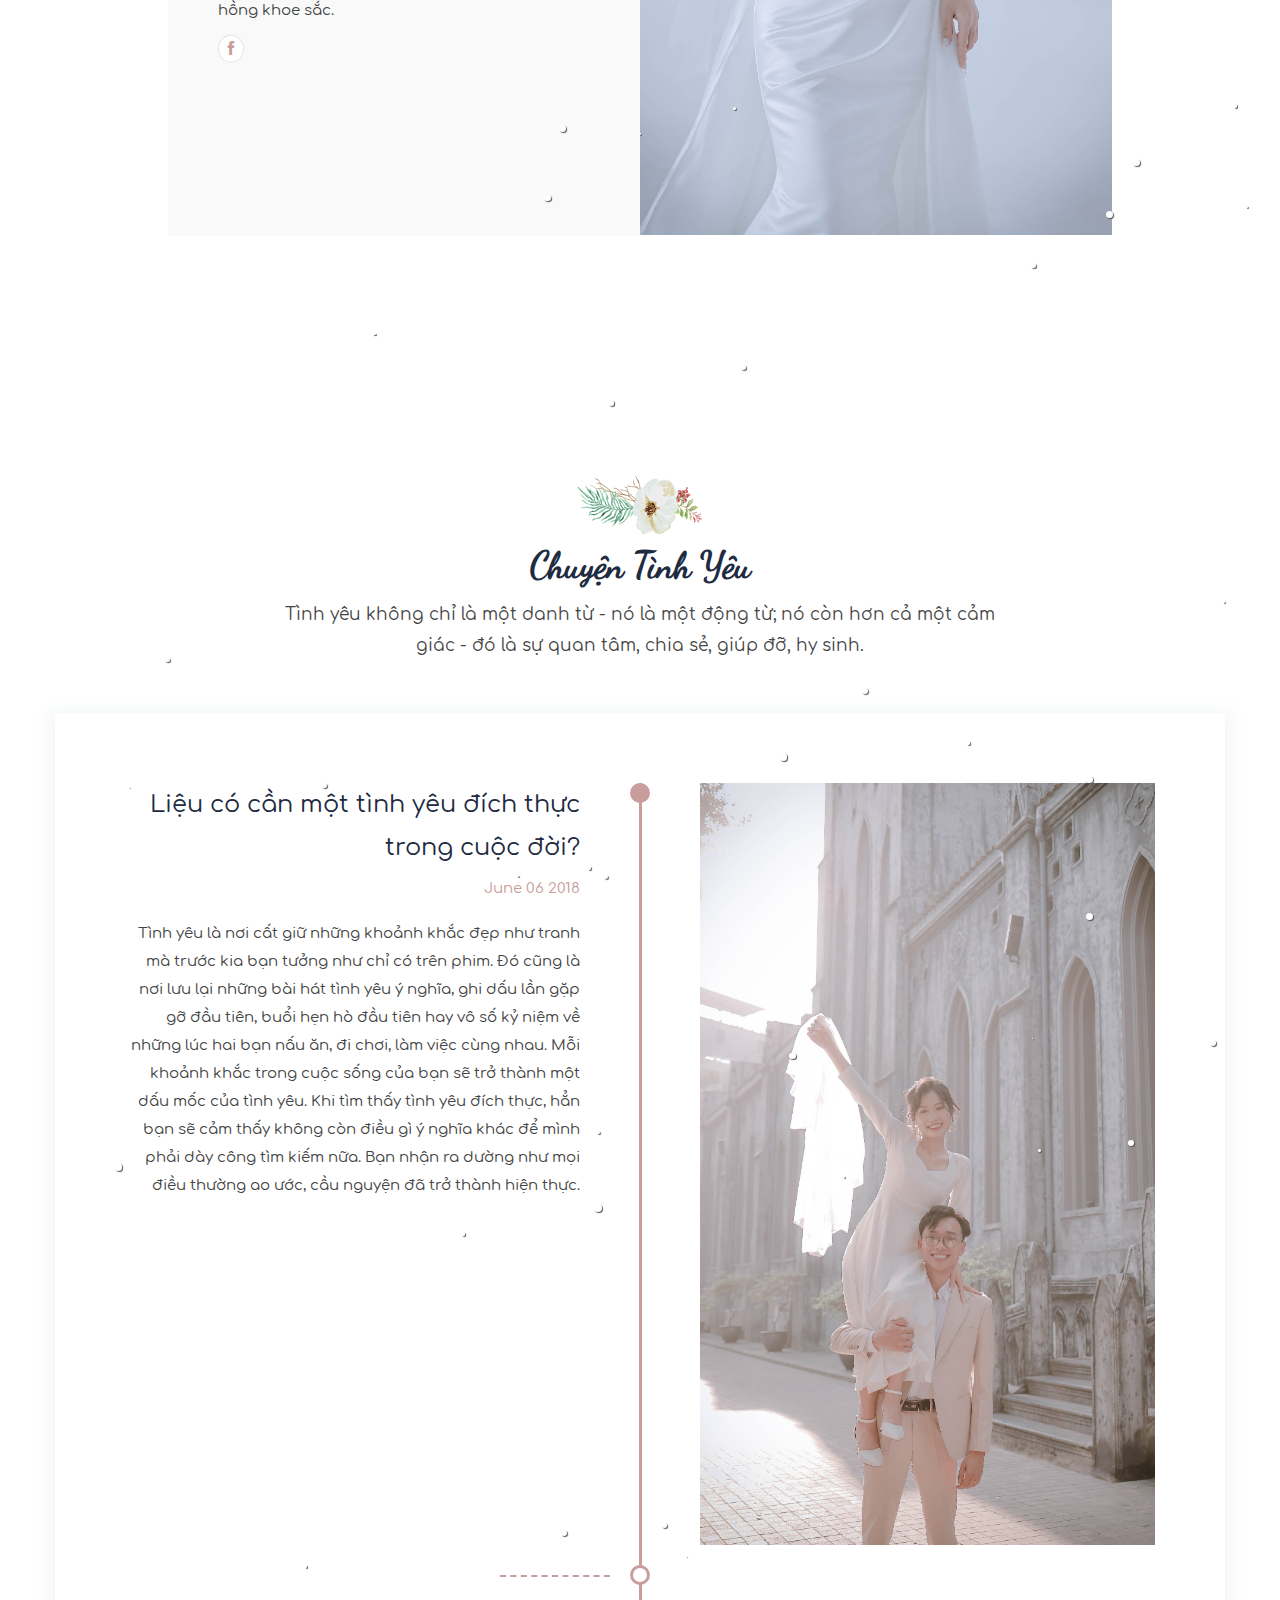
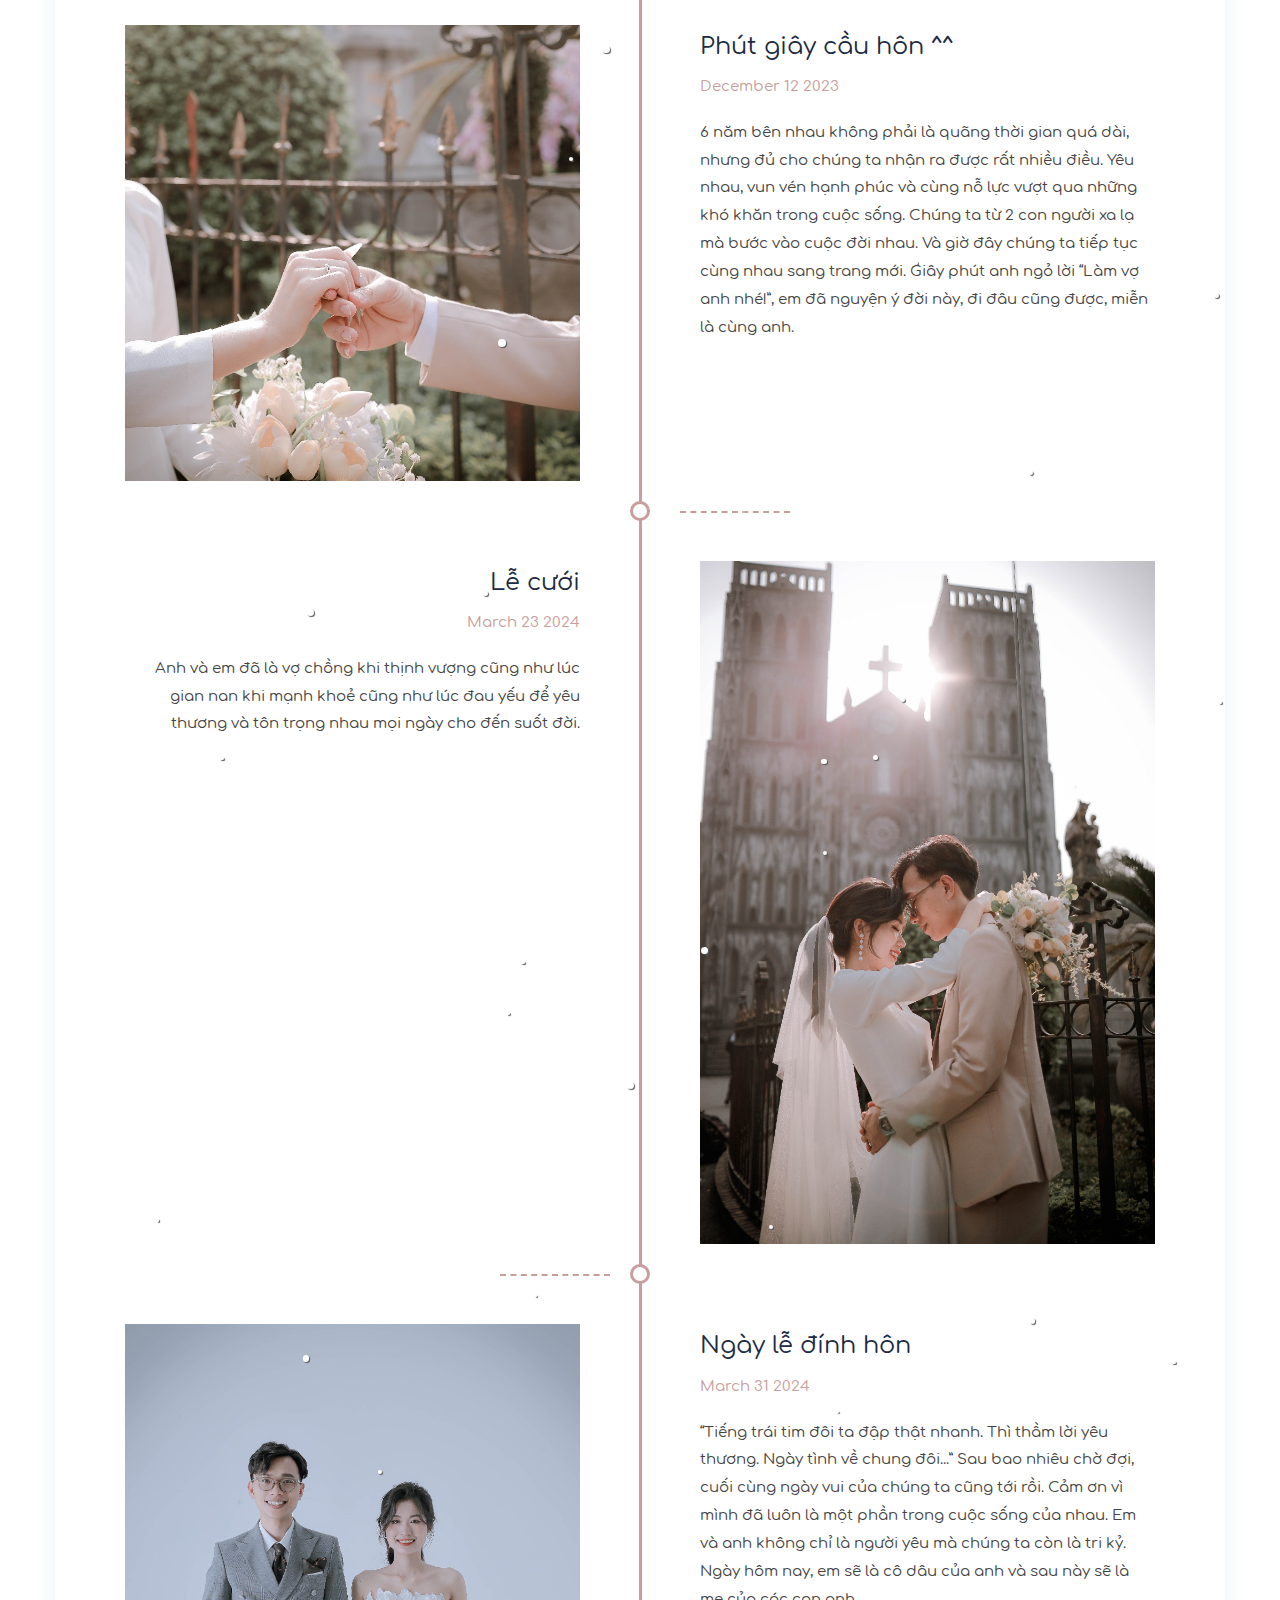
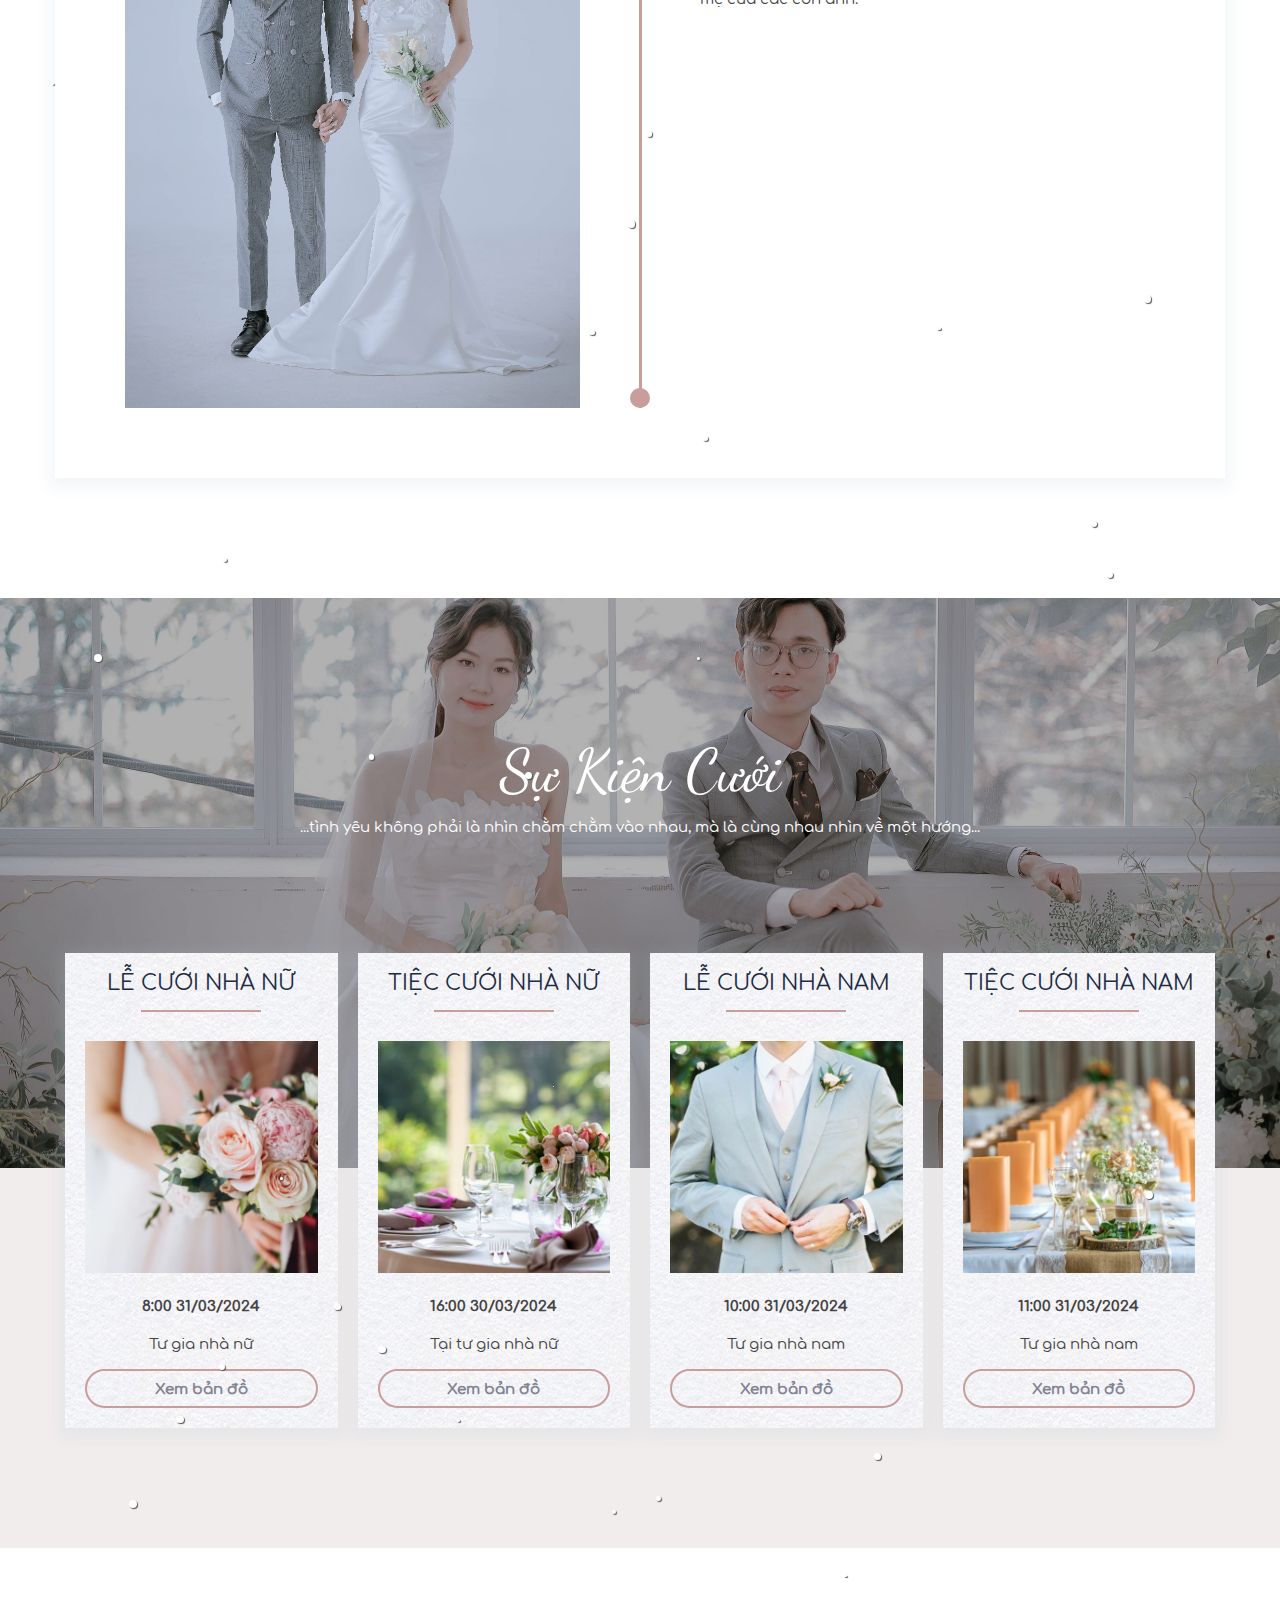
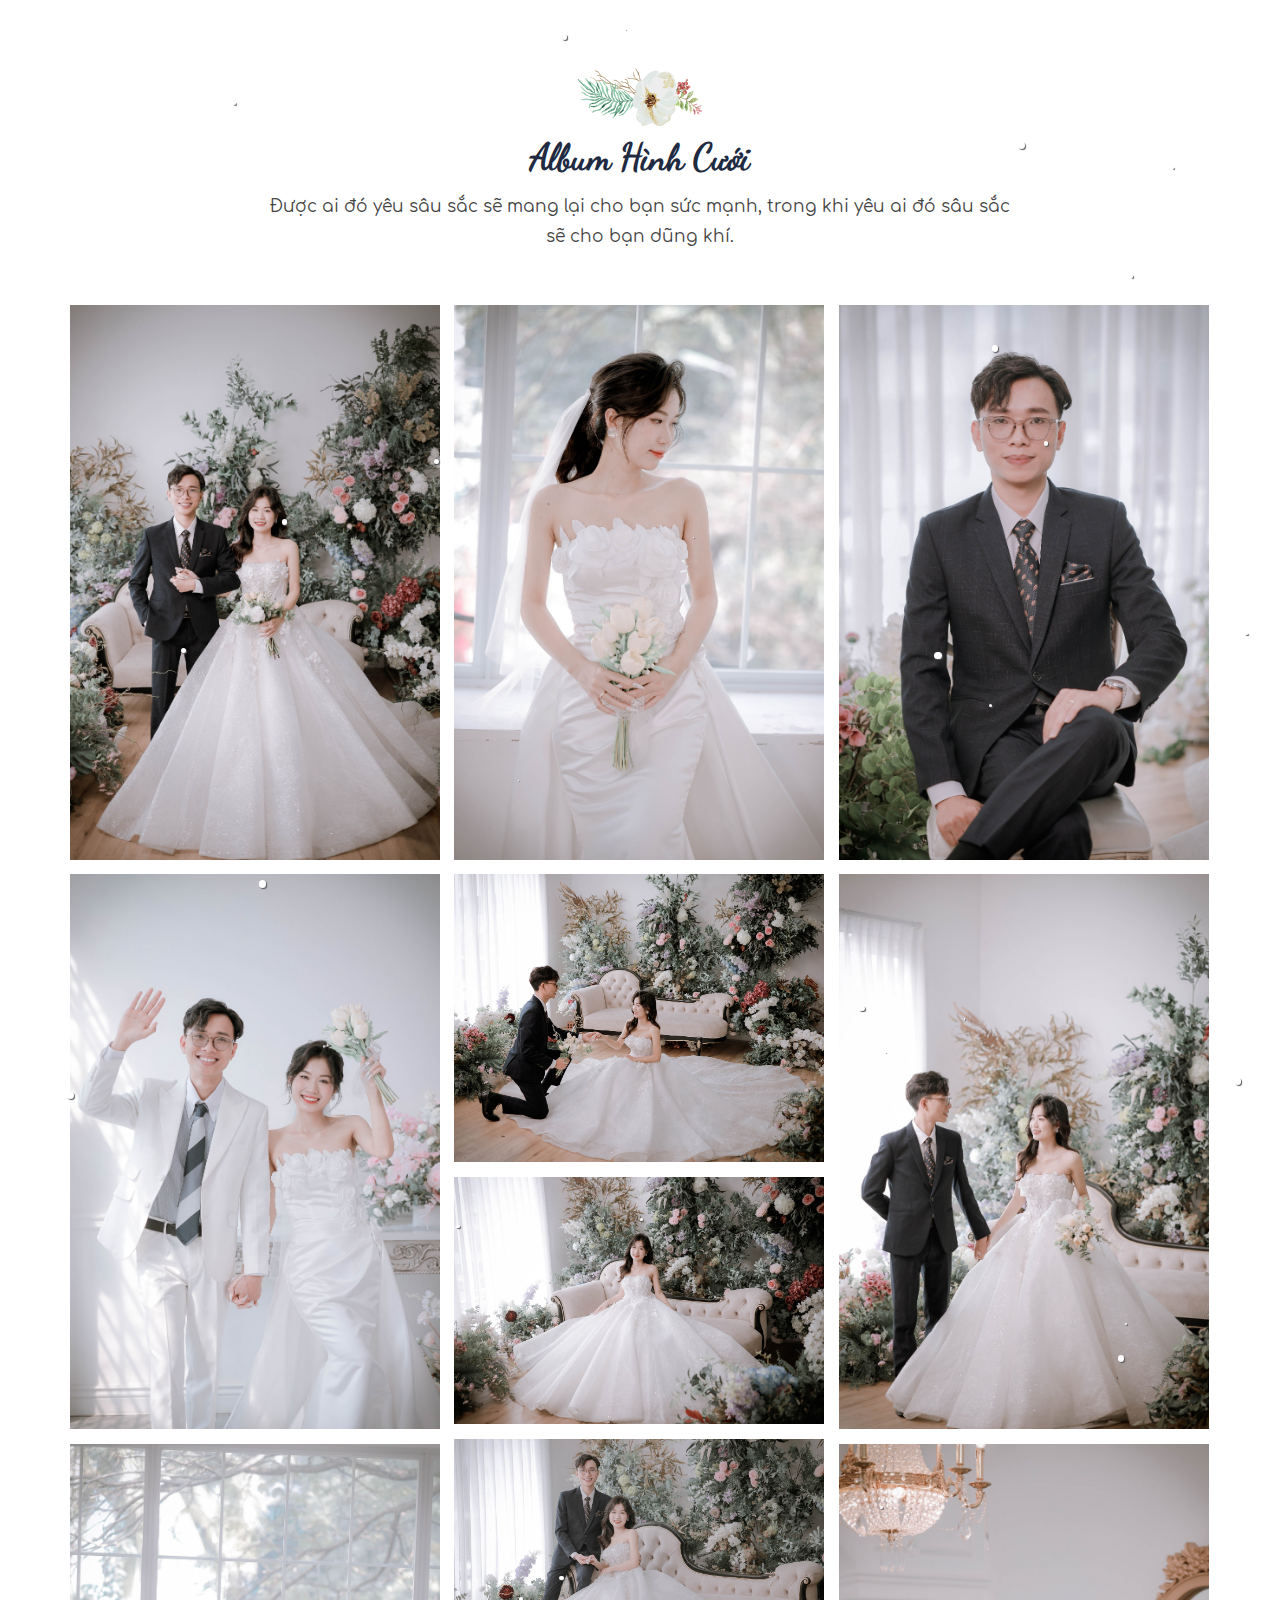
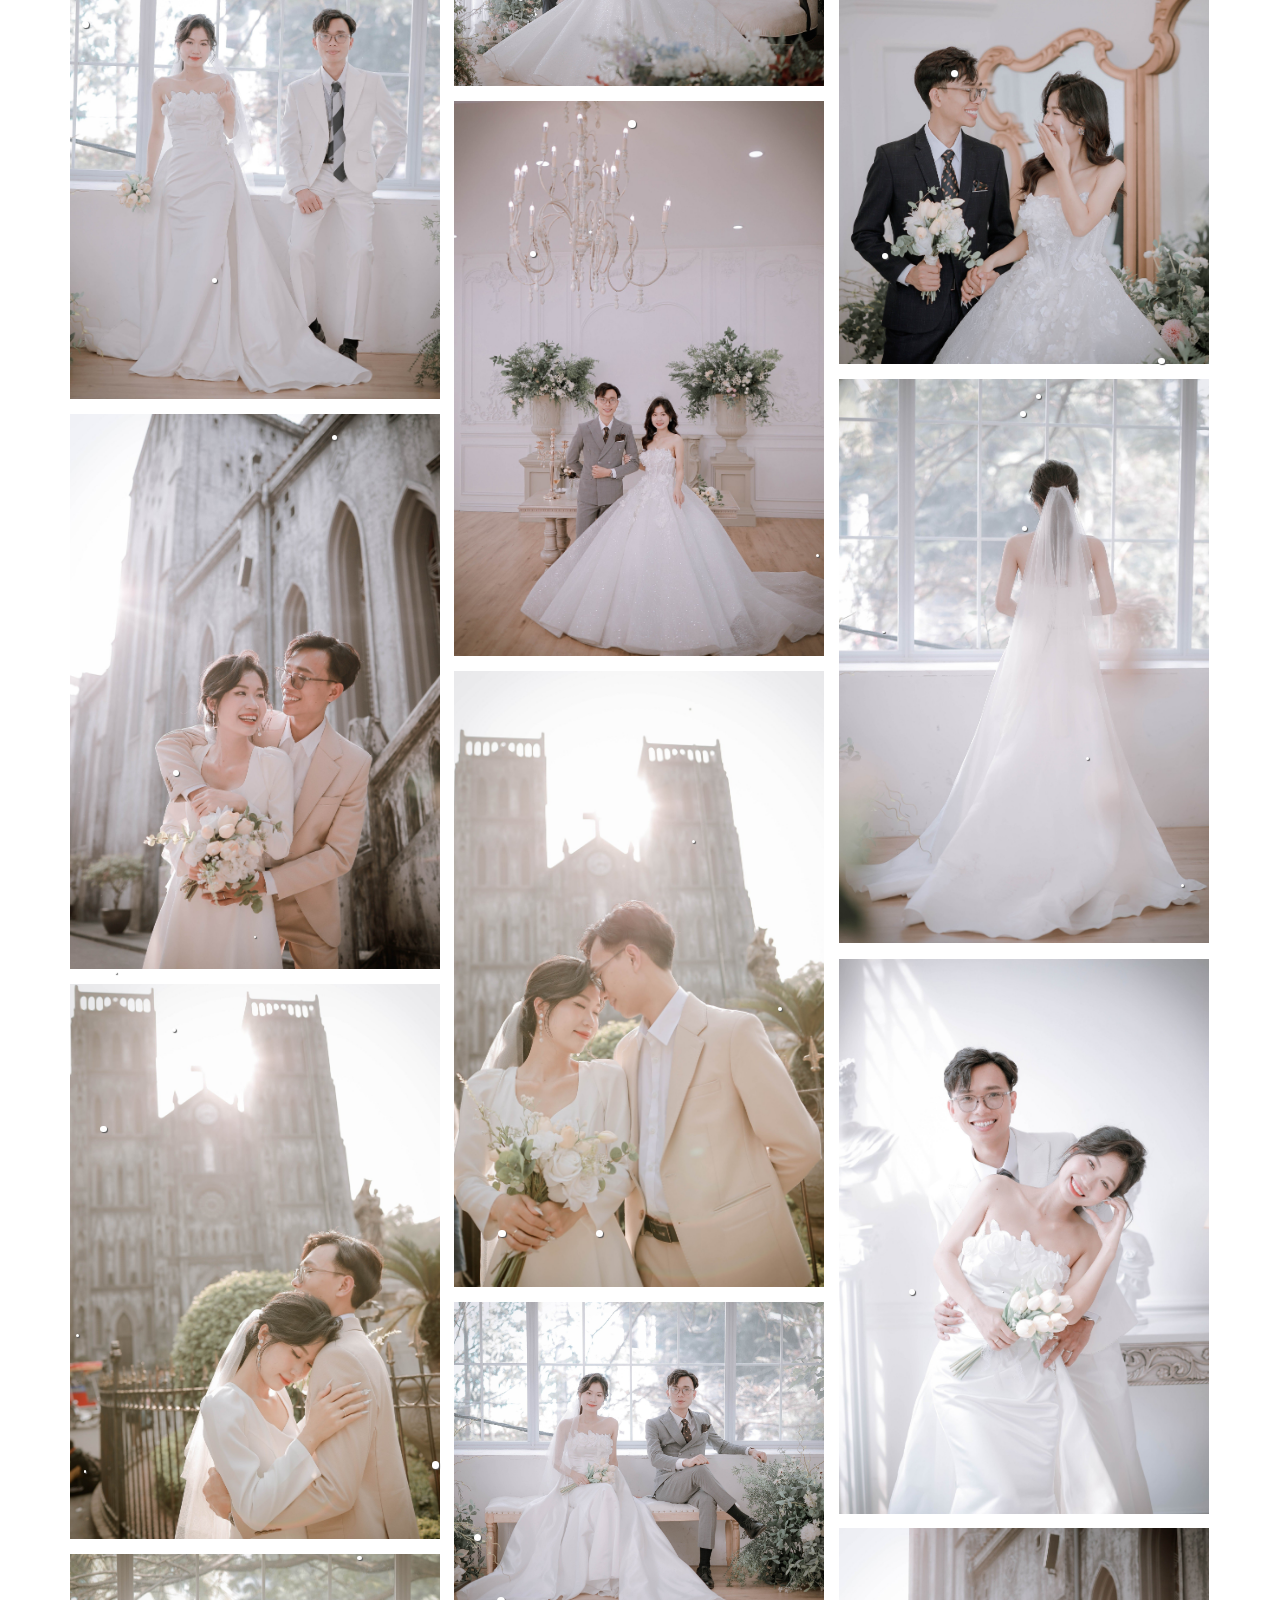
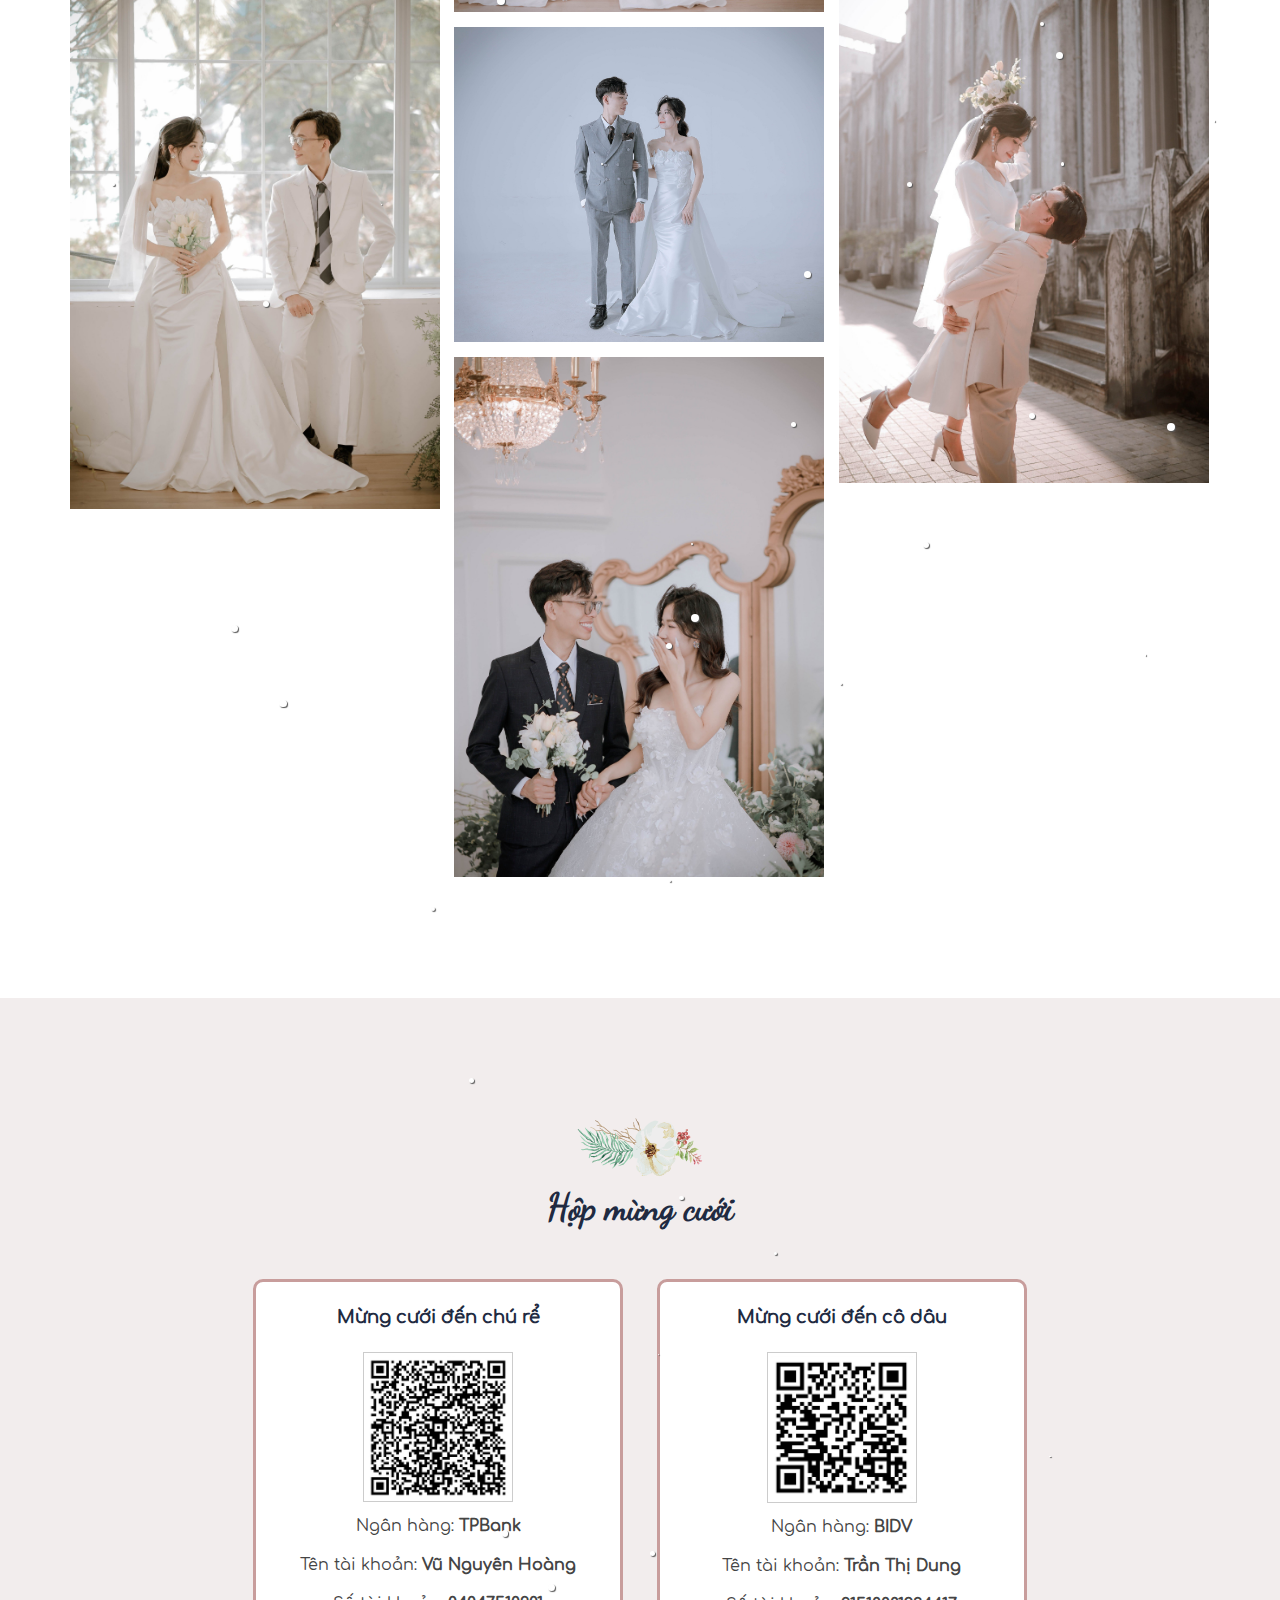
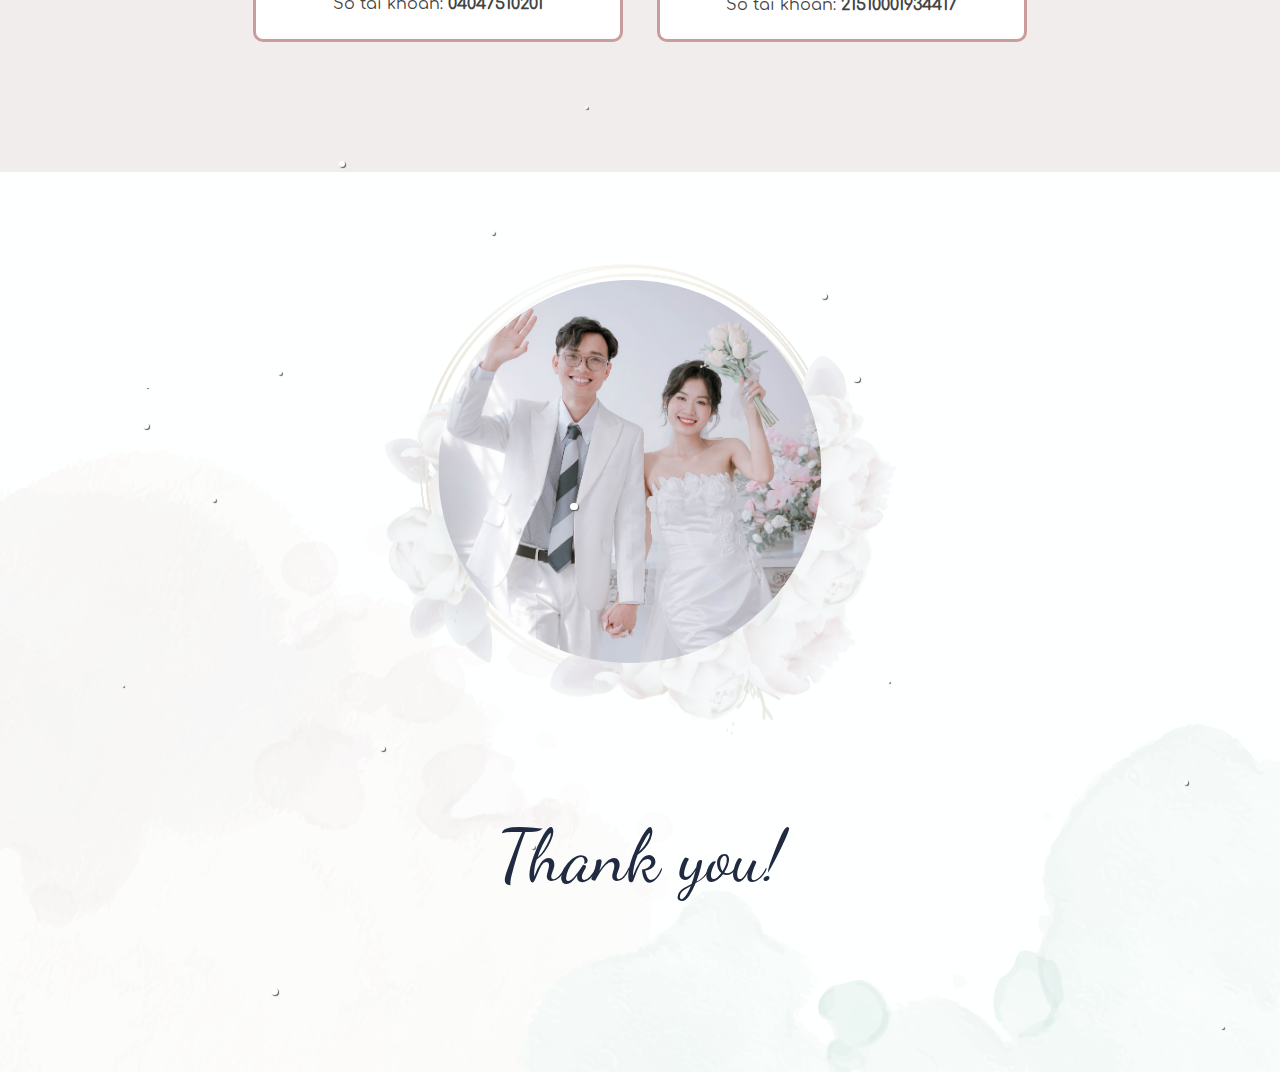
==== commit 0802fbb7: "sua chinh ta" ====
--- a/preview.iwedding.info/index1cdc.html
+++ b/preview.iwedding.info/index1cdc.html
@@ -247,9 +247,9 @@
                                                     class="parent-name">Nguyễn Thị Lá</span></div>
                                         </div>
                                         <p>Là một người con đến từ mảnh đất Hải Dương chàng trai mang trong mình lòng
-                                            yêu nước, ý chí tự cường, tinh thần đoàn kết, ý thức cộng đồng; lòng nhân
-                                            ái, khoan dung, trọng nghĩa tình, đạo lý; đức tính cần cù, sáng tạo; sự tinh
-                                            tế, giản dị; hiếu học, khéo léo, tài hoa, lạc quan và lãng mạn, giàu khát
+                                            yêu nước, ý chí tự cường, tinh thần đoàn kết, ý thức cộng đồng, lòng nhân
+                                            ái, khoan dung, trọng nghĩa tình, đạo lý, đức tính cần cù, sáng tạo, sự tinh
+                                            tế, giản dị, hiếu học, khéo léo, tài hoa, lạc quan và lãng mạn, giàu khát
                                             vọng vươn lên. Luôn coi trọng tình cảm và gia đình. Với anh: “Gia đình ôm ấp
                                             cả tuổi thơ ta, là nơi để hoài niệm và nhớ về mỗi khi gục ngã. Gia đình có
                                             những người sẵn sàng đứng sau để ủng hộ con, chắp cho ta đôi cánh tung bay
@@ -274,7 +274,7 @@
                                                     class="parent-name">Đoàn Thị Lụa</span></div>
                                         </div>
                                         <p>Cô gái đến từ Nam Định mộng mơ. Nhưng là một cô gái mạnh mẽ quyết tâm theo
-                                            đuổi đam mê làm lập trình . Là một người hay cười nhưng lại sống nội tâm,
+                                            đuổi đam mê làm lập trình. Là một người hay cười nhưng lại sống nội tâm,
                                             thích đi du lịch và yêu thiên nhiên. Ngoài ra còn rất thích vẽ vời, nuôi mèo
                                             và nuôi ước mơ có cho mình một ngôi nhà nhỏ với vườn hồng khoe sắc.</p>
                                         <ul class="social-links">
@@ -400,7 +400,7 @@
             <div class="top-area"
                 style="background: url(../cdn.biihappy.com/ziiweb/images/z5261549416264_a5c788498d33ebd1966e8ac8c4bec36d.jpg) center center/cover no-repeat local;">
                 <h2>Sự Kiện Cưới</h2>
-                <p class="">...tình yêu không phải là nhìn chằm chằm vào nhau, mà là nhìn chằm chằm về cùng một hướng...
+                <p class="">...tình yêu không phải là nhìn chằm chằm vào nhau, mà là cùng nhau nhìn về một hướng...
                 </p>
             </div>
             <div class="container">
@@ -965,11 +965,11 @@
             alert: JSON.parse('{"title":"Lời cảm ơn từ Dâu & Rể","content":"Xin chân thành cảm ơn toàn thể mọi người đã gửi lời chúc cho vợ chồng chúng em!","timeout":5000,"status":2,"cancel_button_text":""}'),
             effect: JSON.parse('{"type":"snow"}')
         };
-        $(document).ready(function () {
-            setTimeout(function () {
-                $('#play-audio').click(function () { playPause(); });
-            }, 2000);
-        });
+        // $(document).ready(function () {
+        //     setTimeout(function () {
+        //         $('#play-audio').click(function () { playPause(); });
+        //     }, 2000);
+        // });
     </script>
     <script src="templates/template15/js/jquery-plugin-collectiona6e0.js?v=20240301"></script>
     <script src="templates/template15/js/scripta6e0.js?v=20240301"></script>
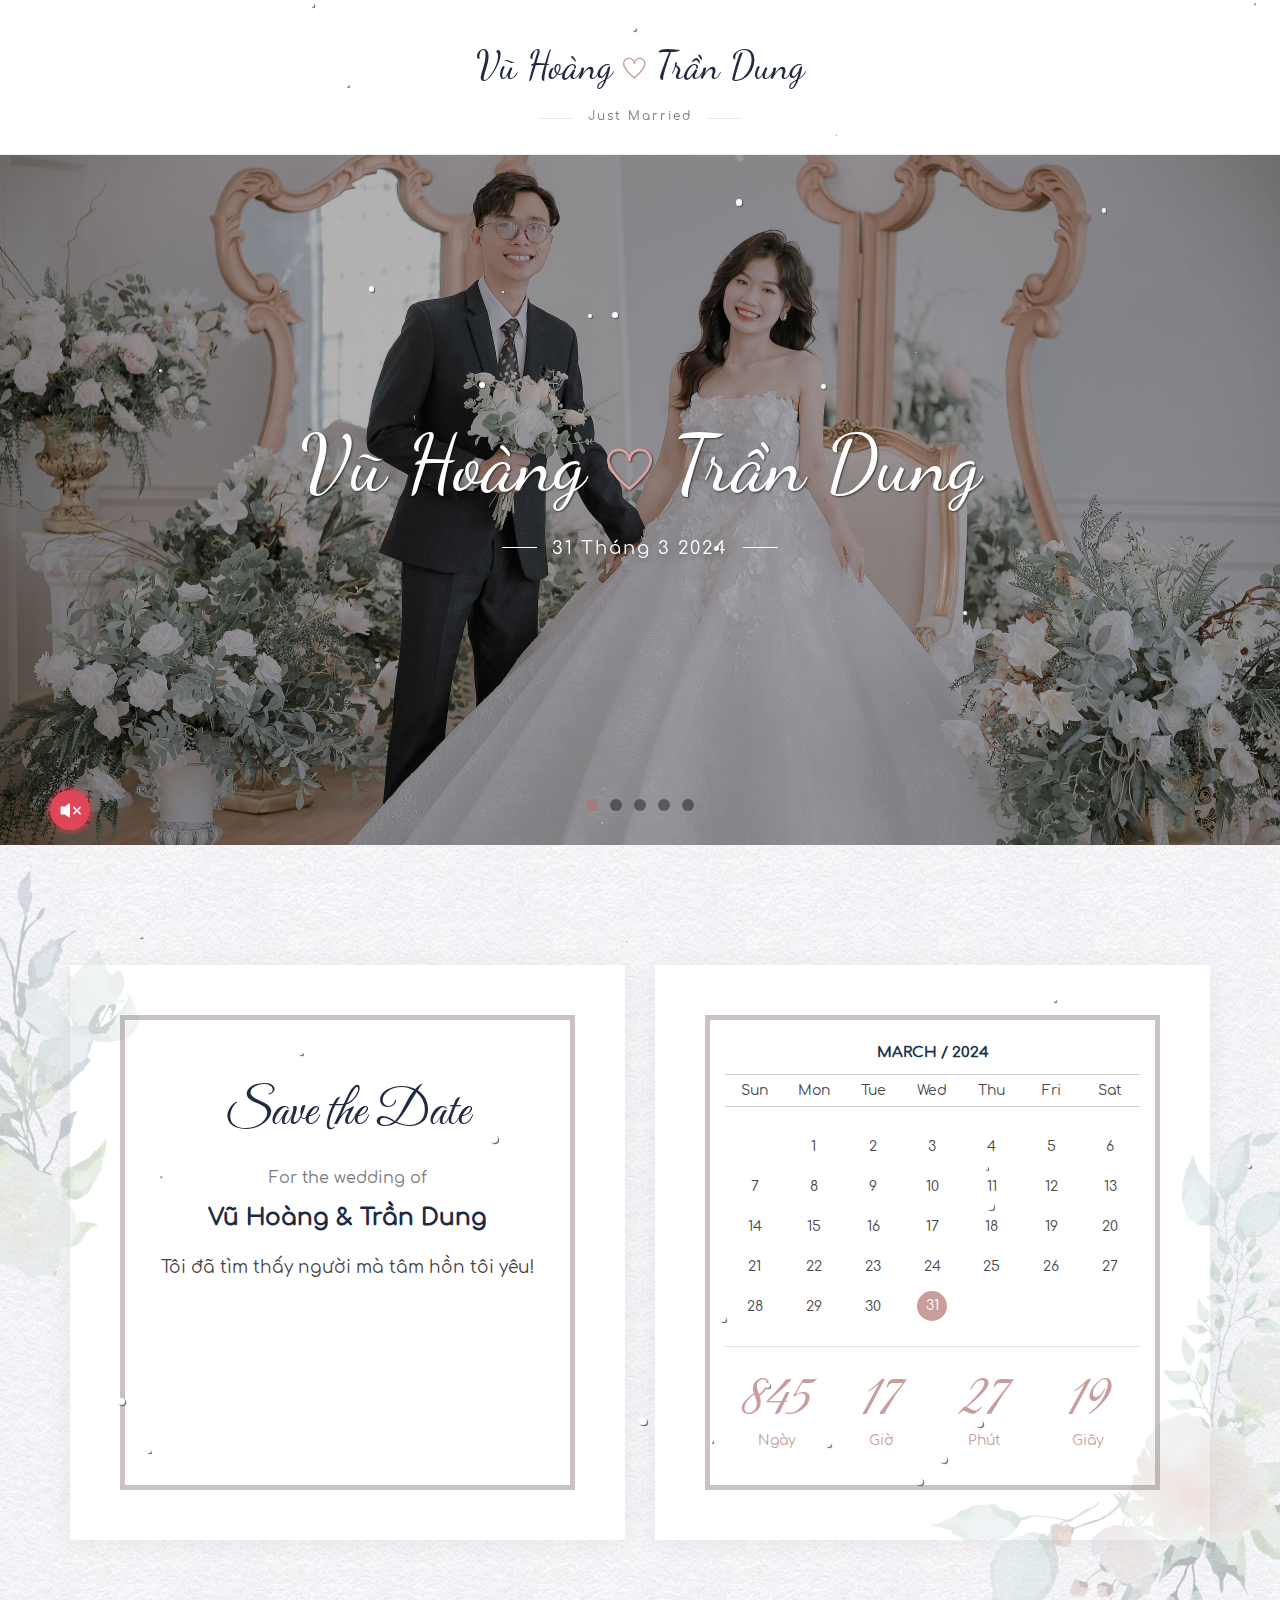
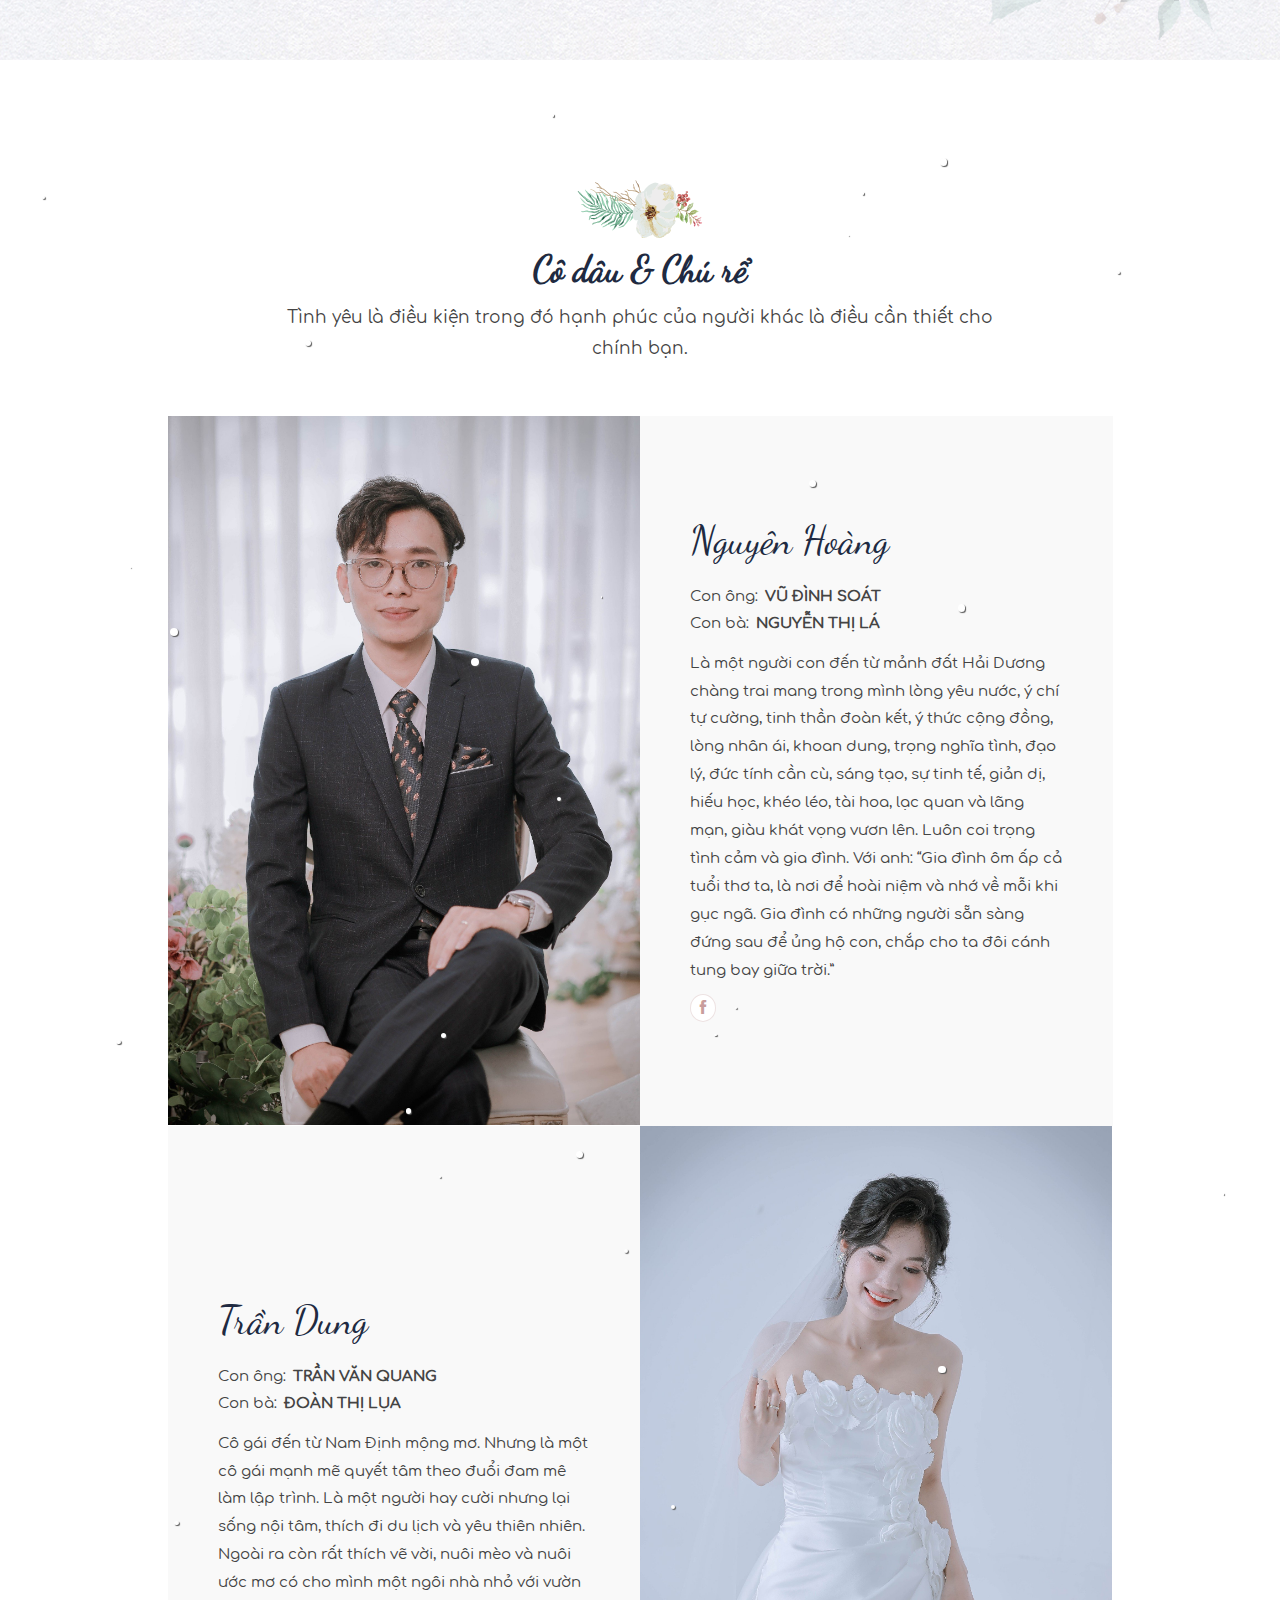
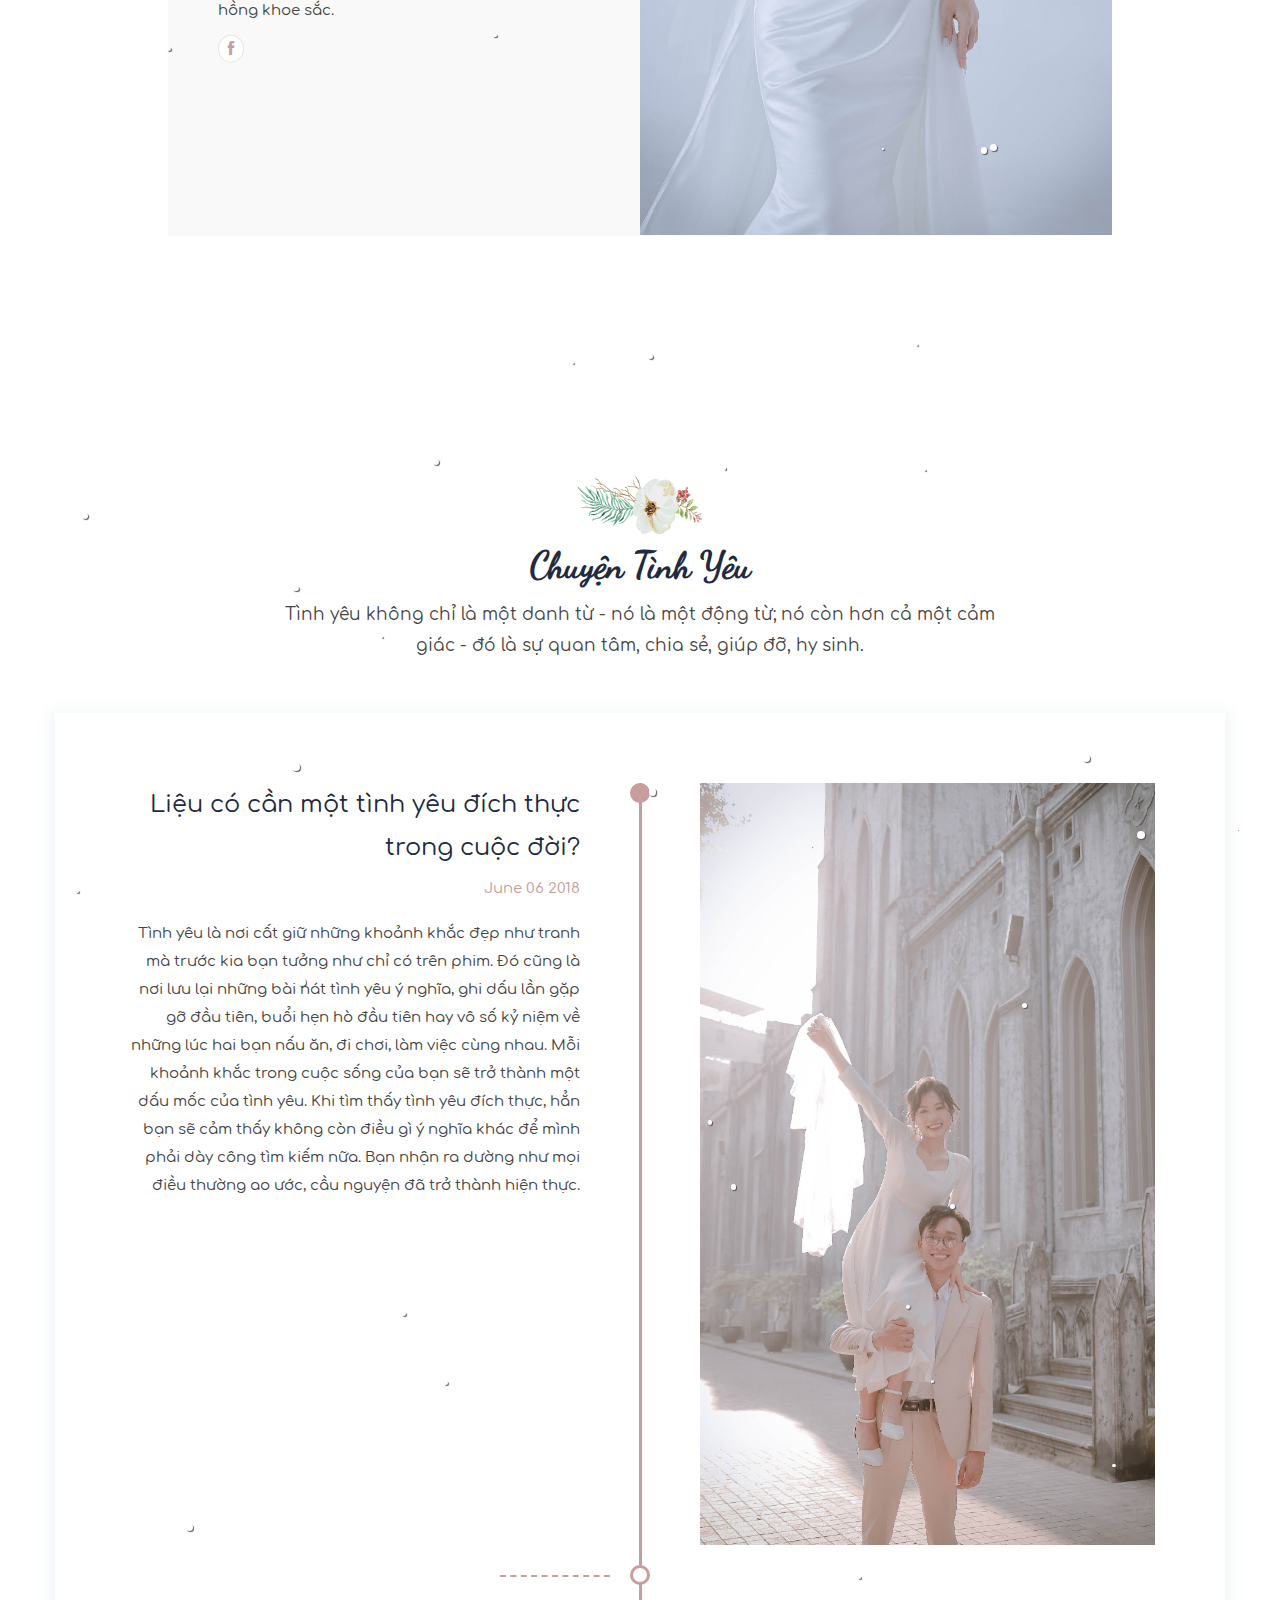
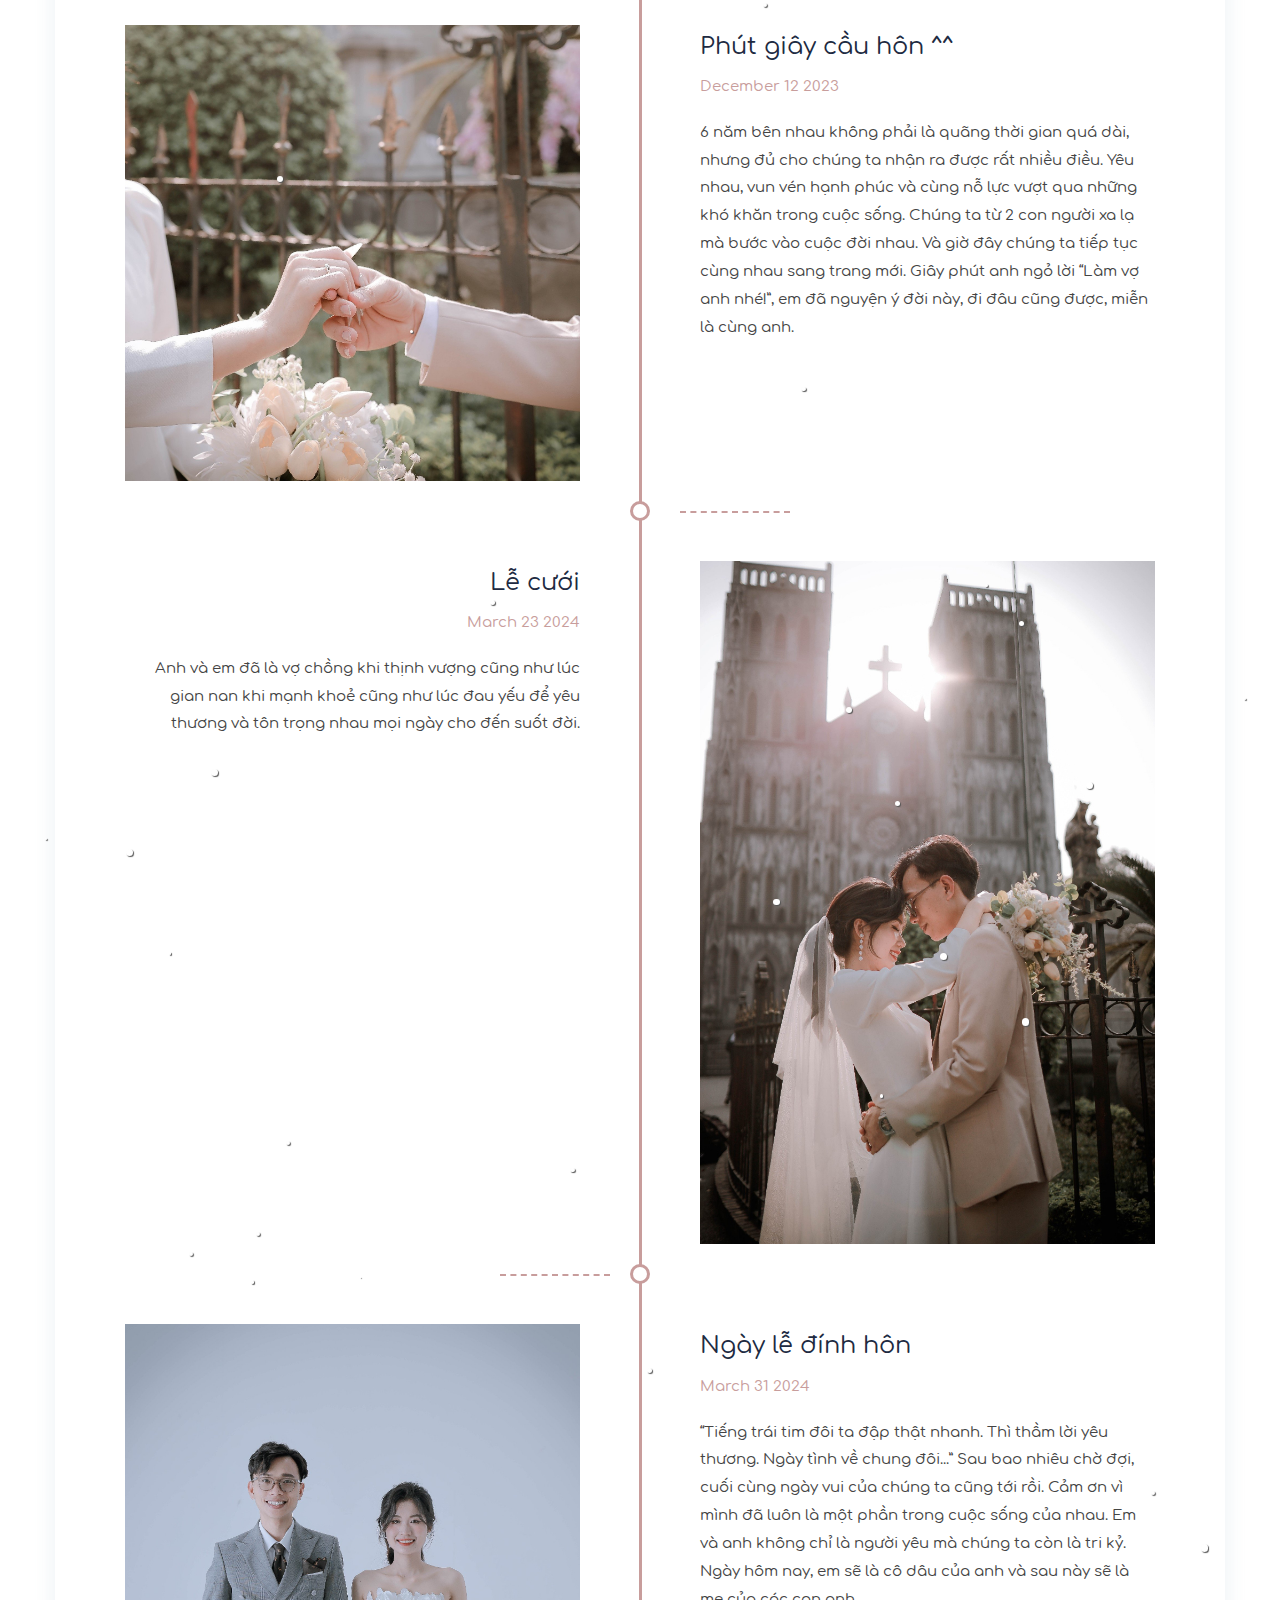
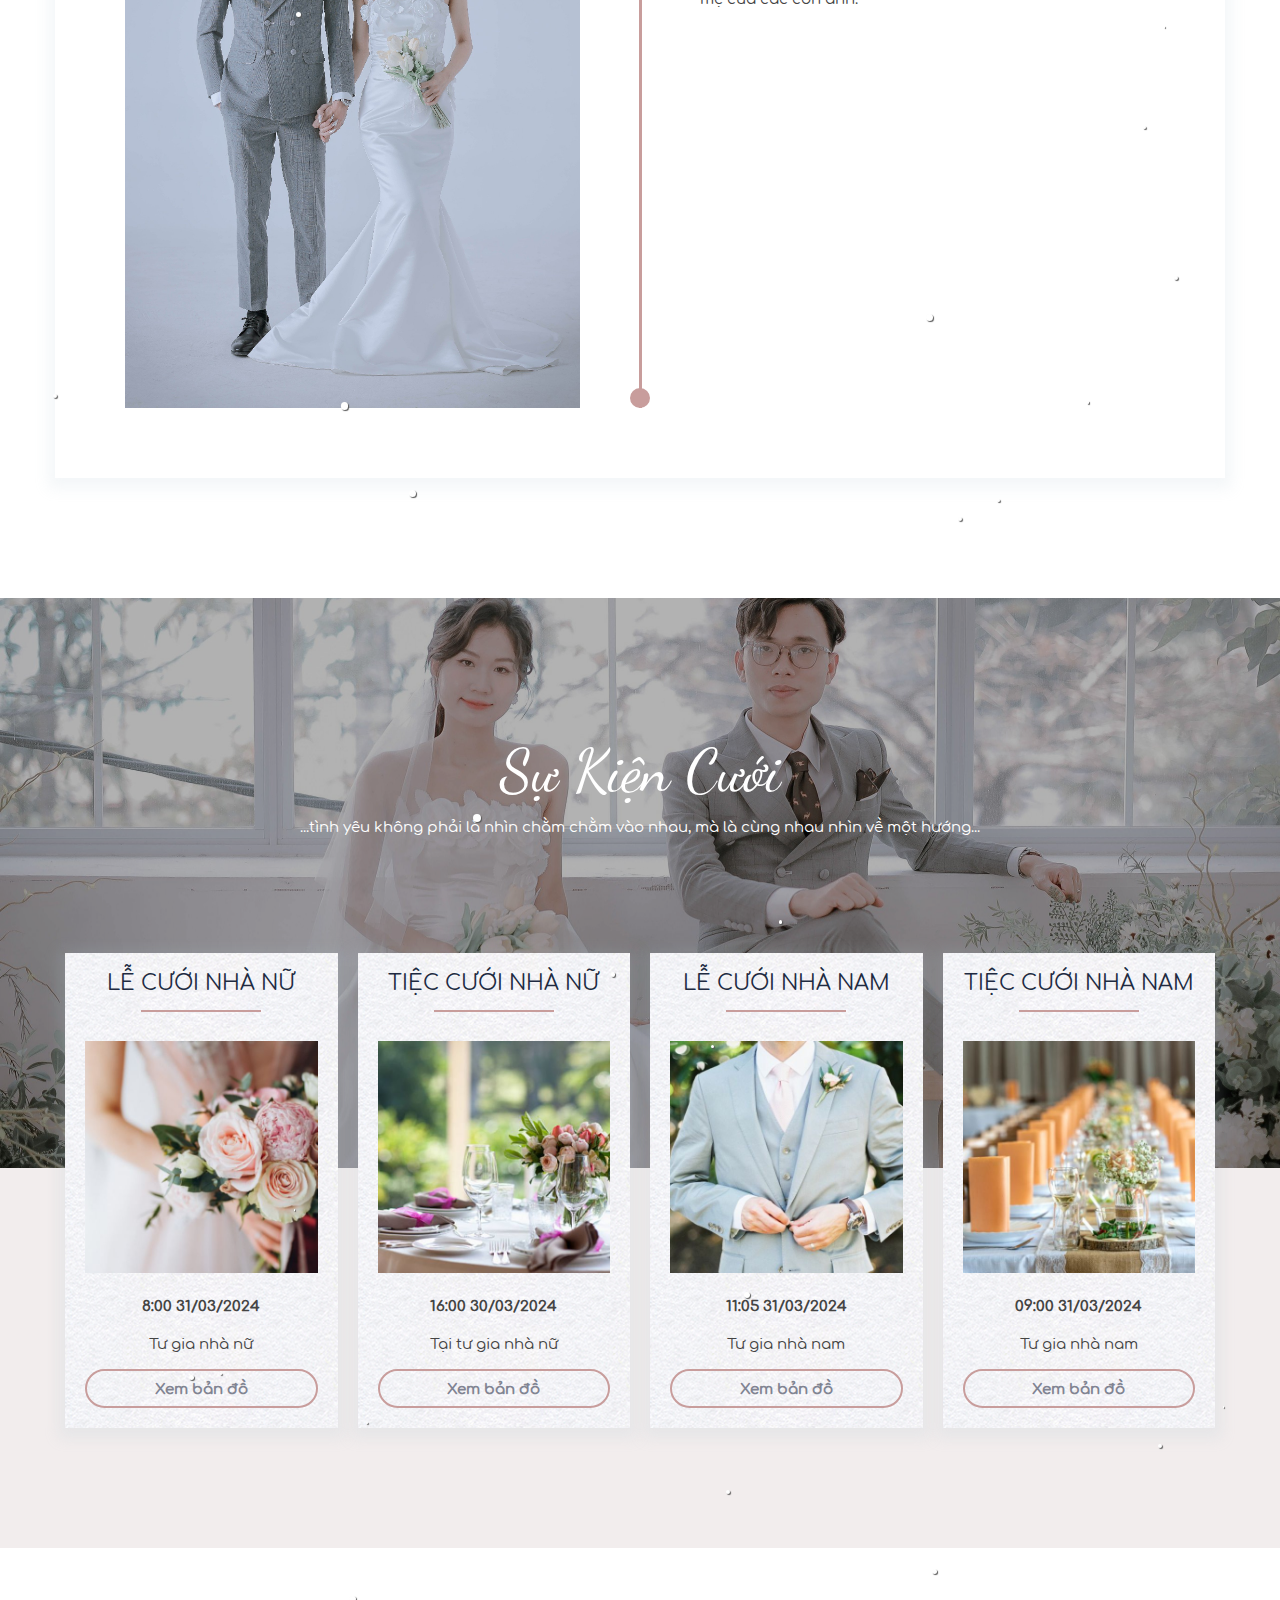
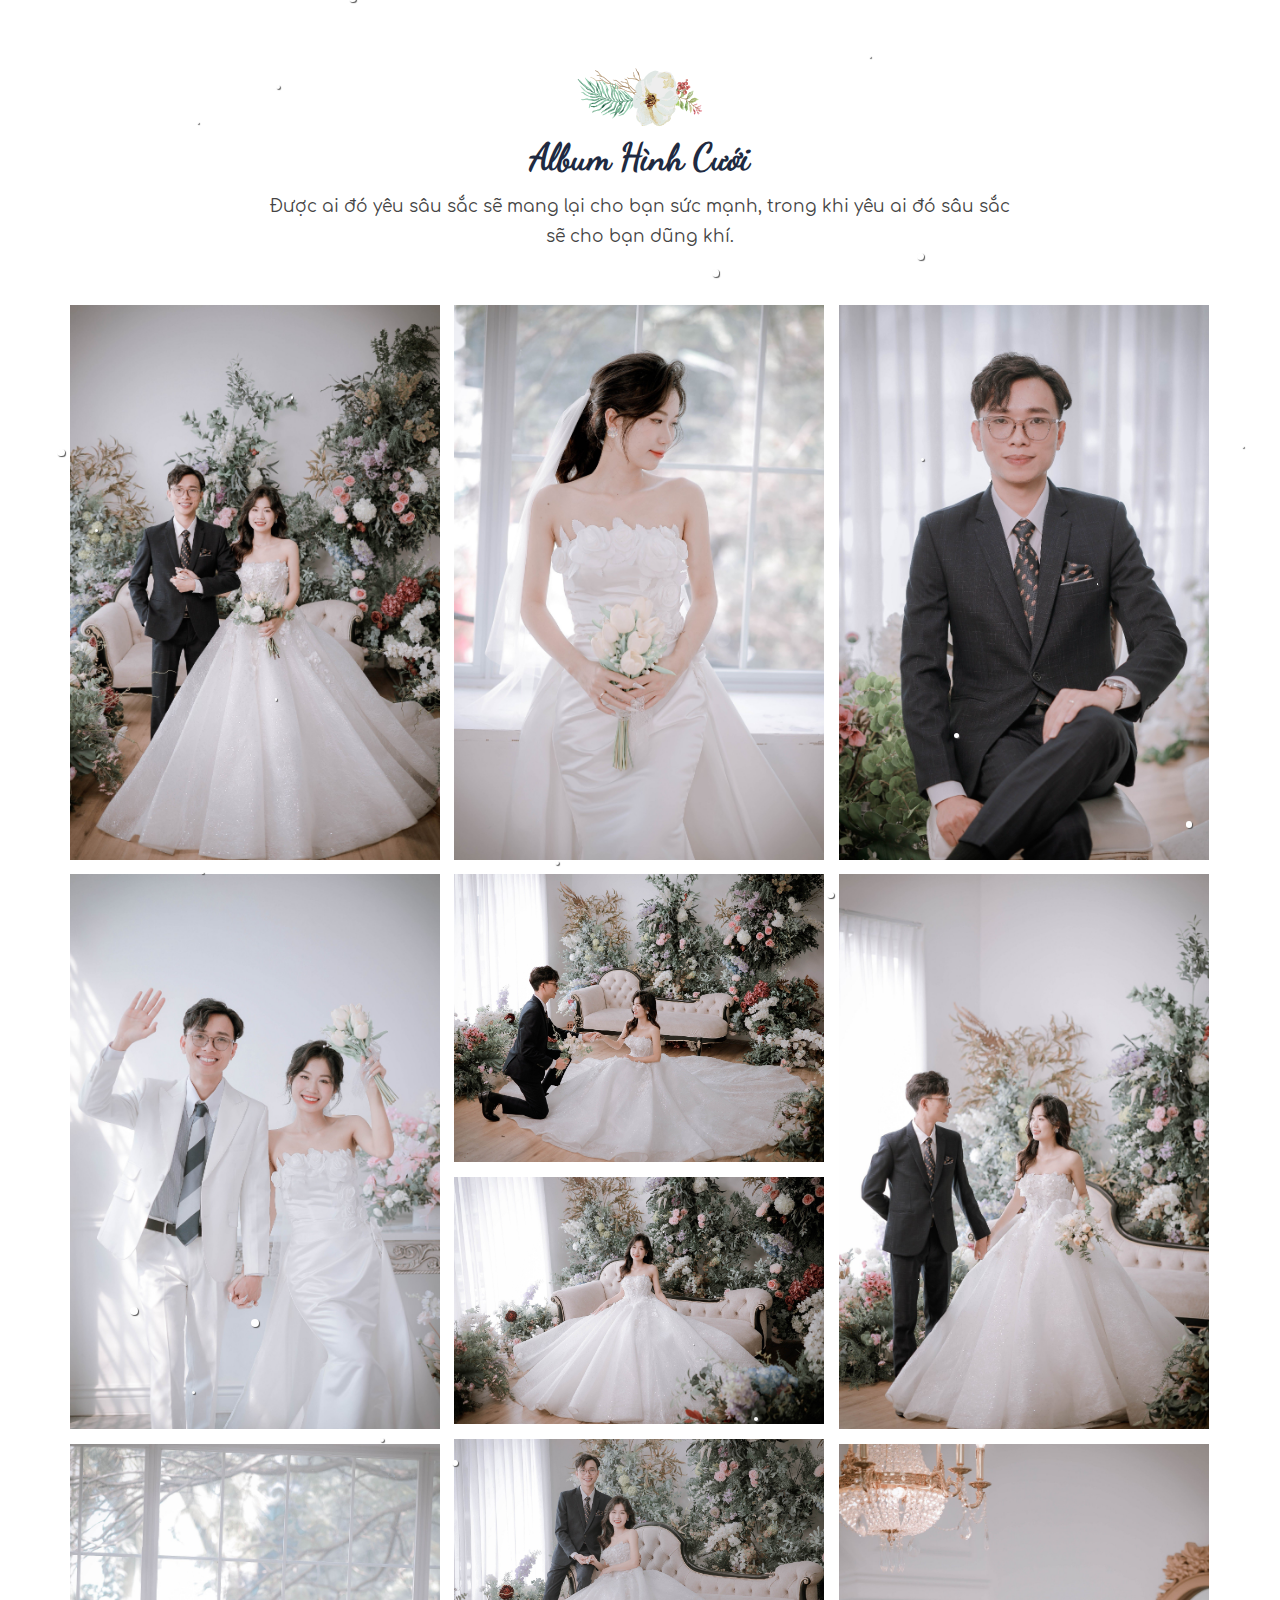
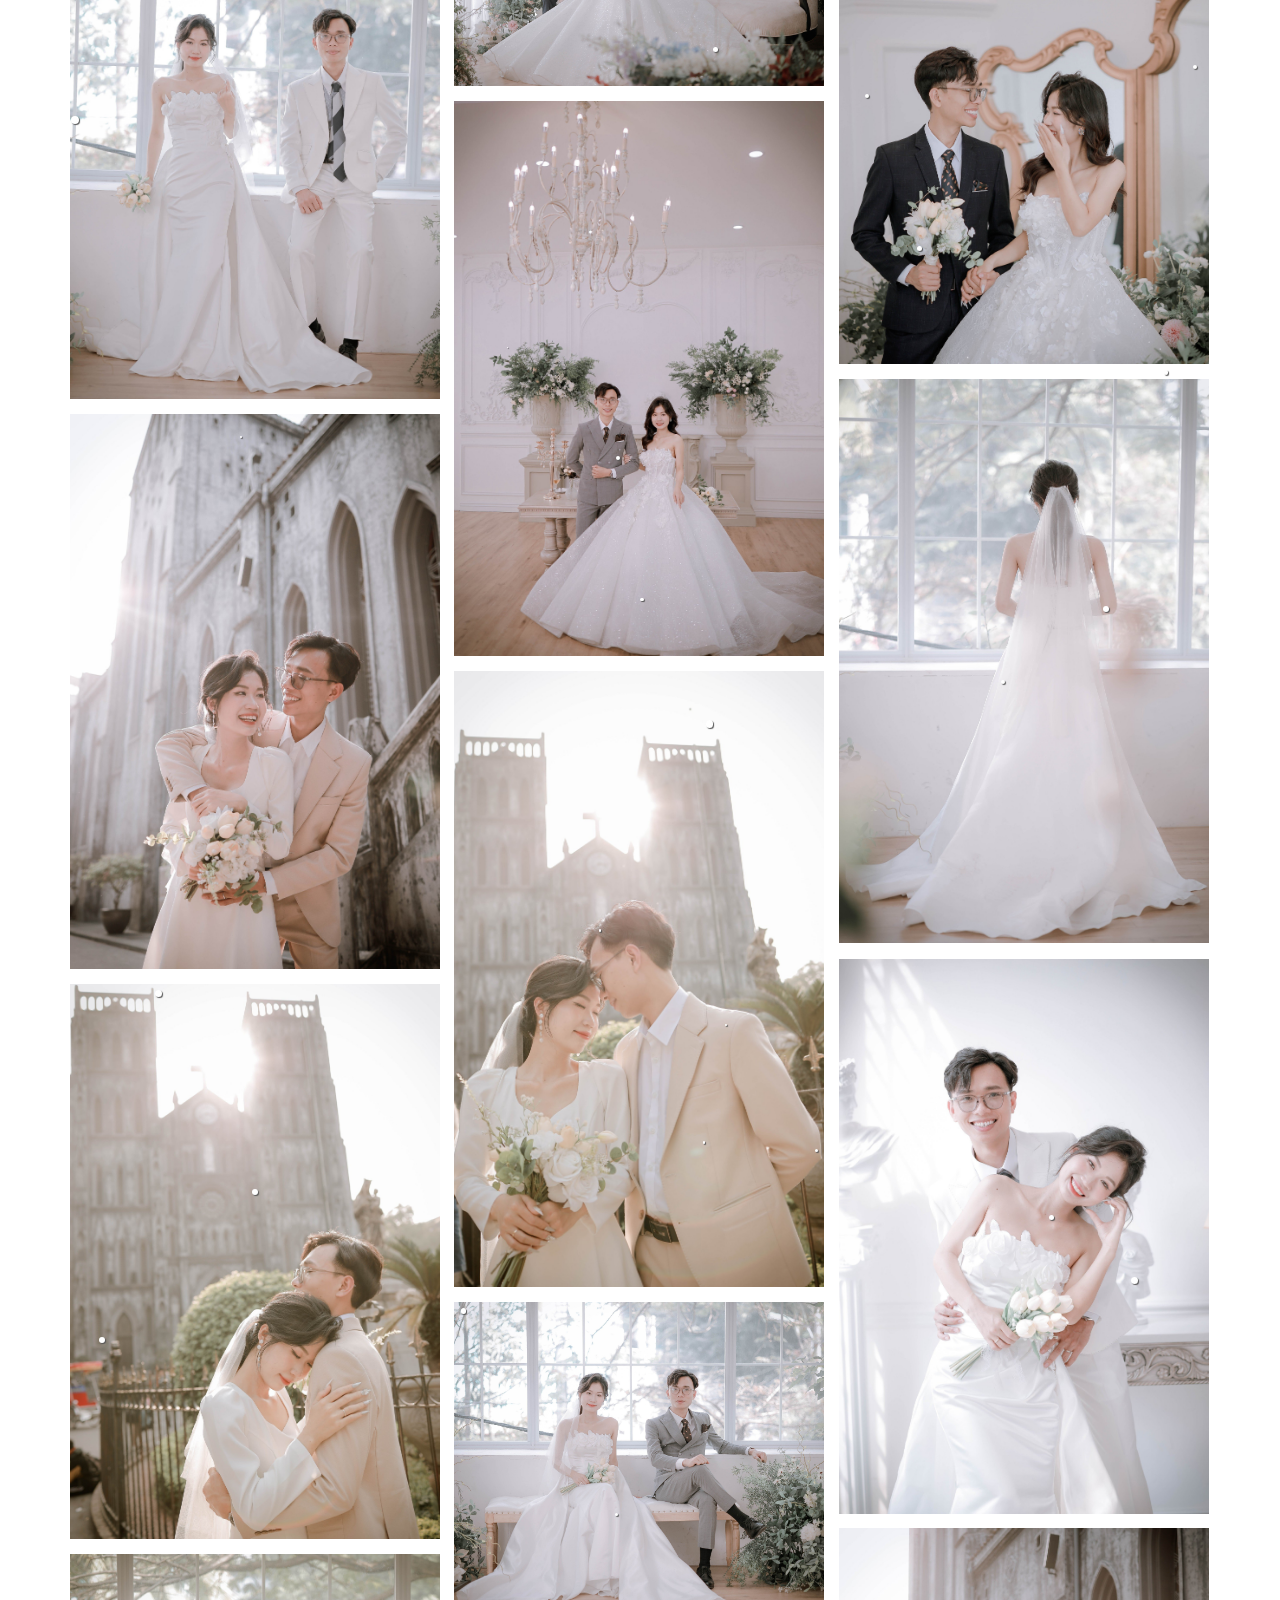
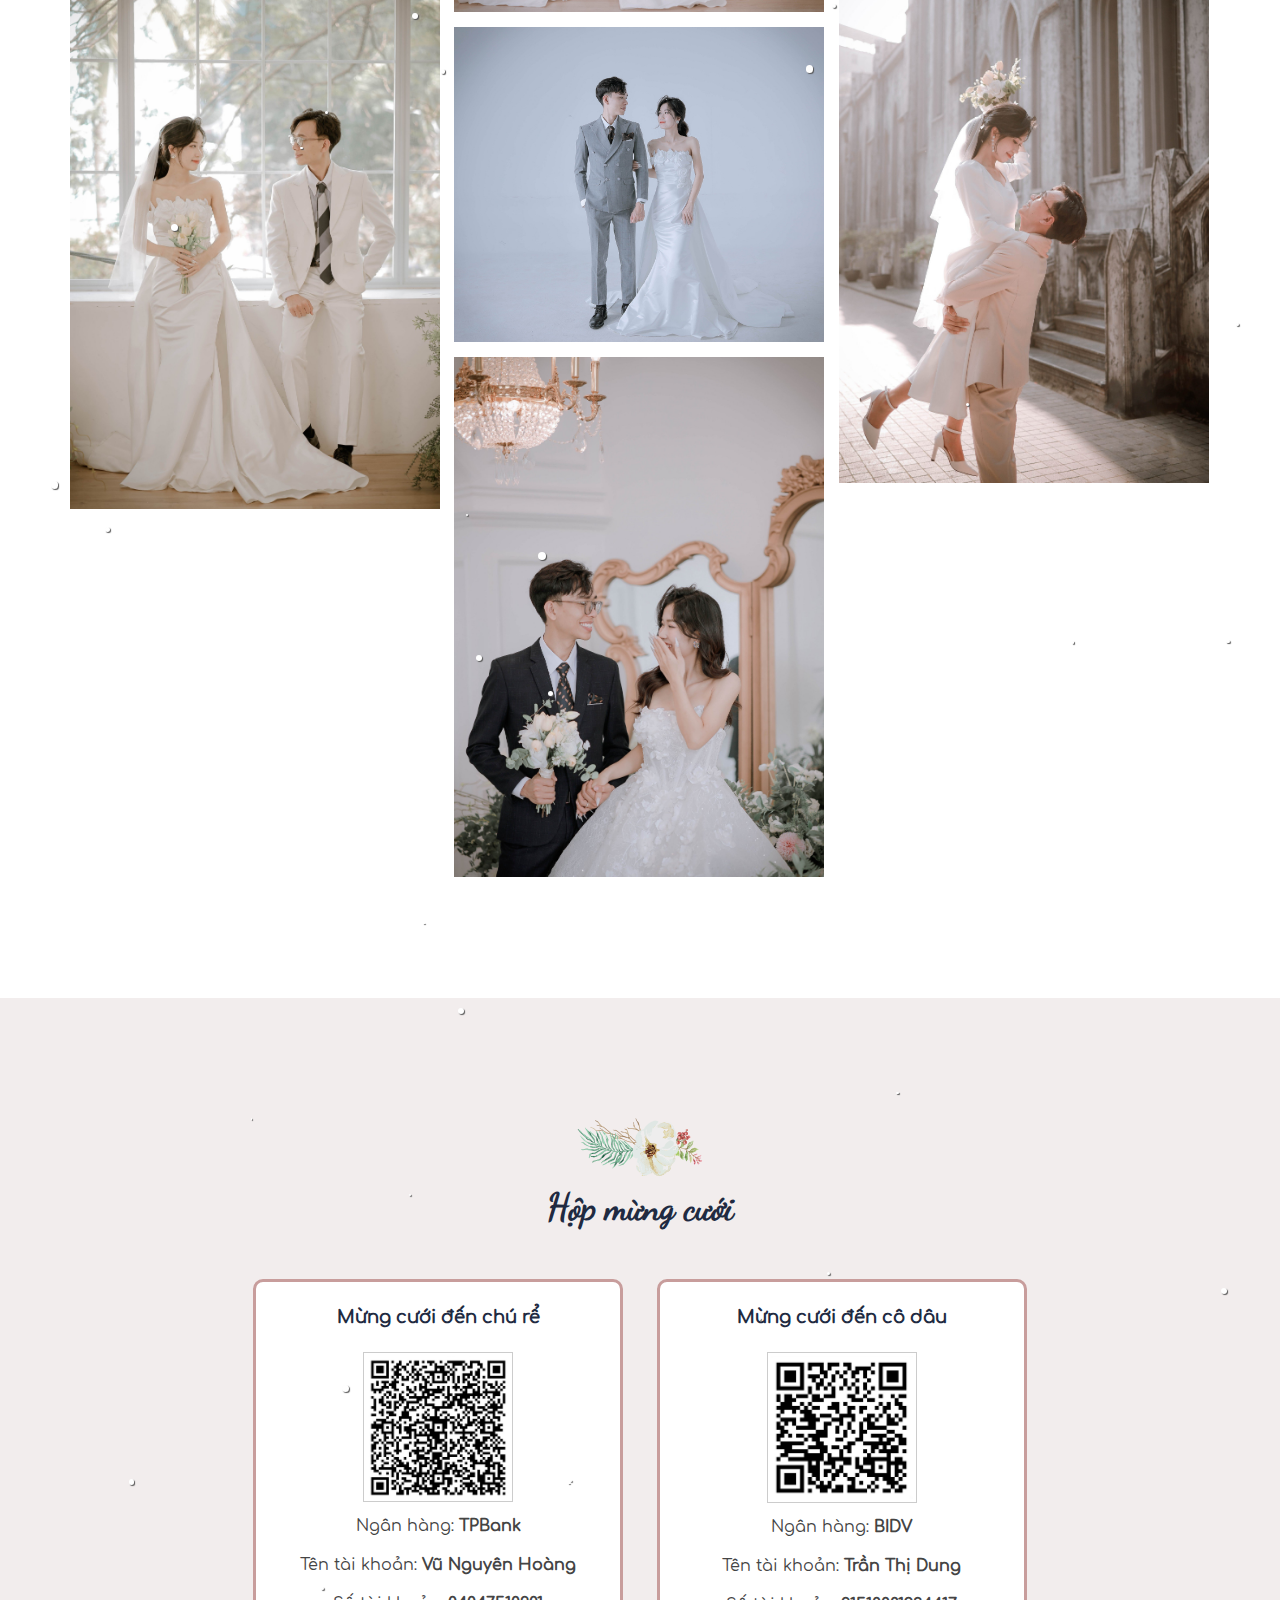
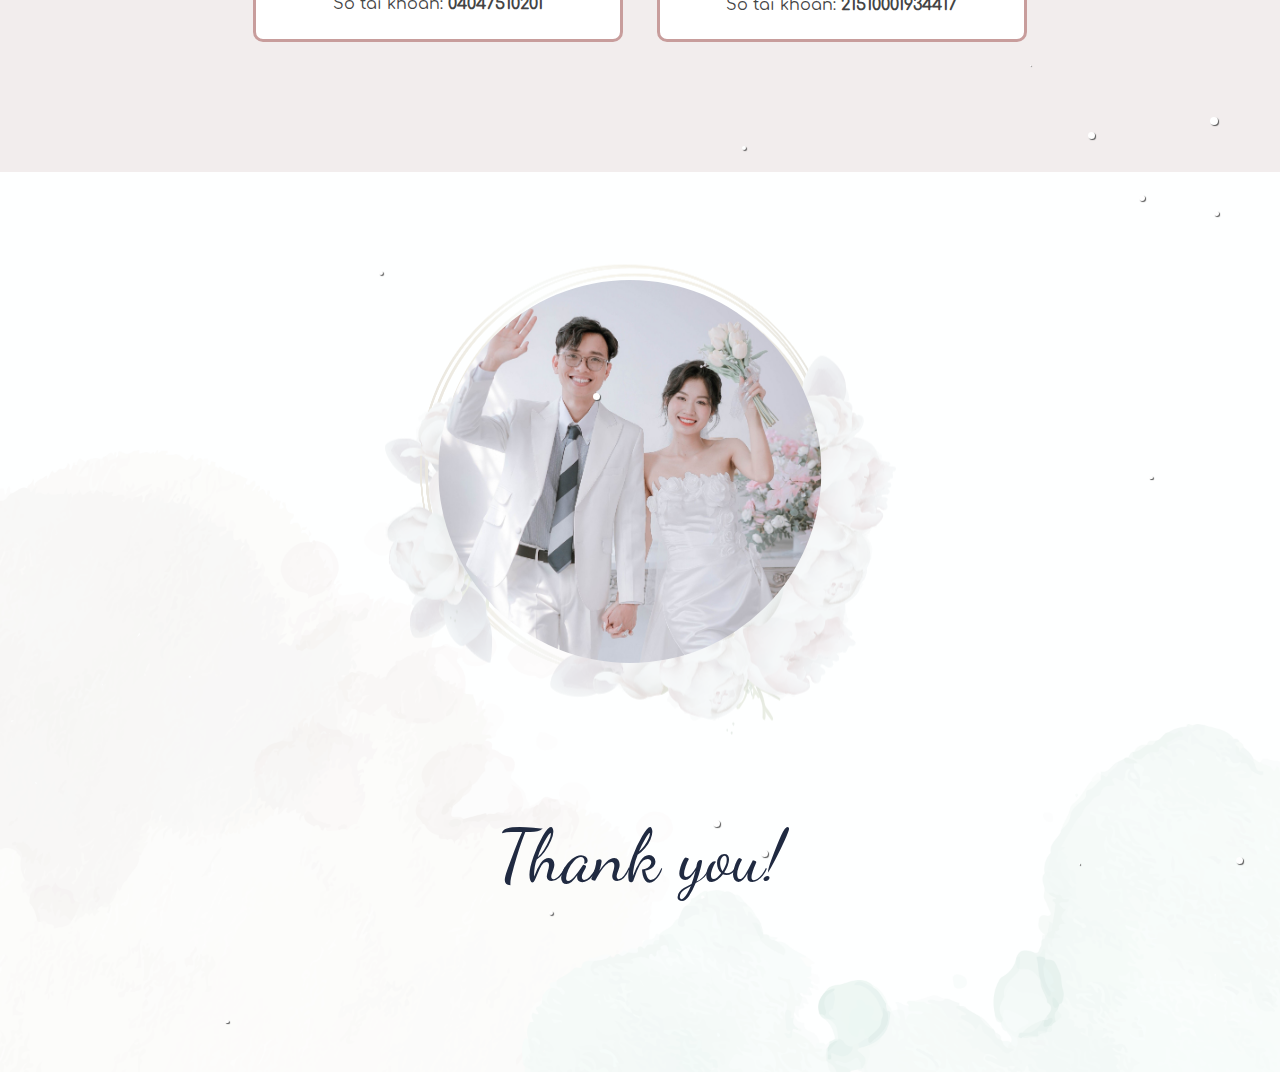
==== commit 40255891: "sua thoi gian" ====
--- a/preview.iwedding.info/index1cdc.html
+++ b/preview.iwedding.info/index1cdc.html
@@ -503,7 +503,7 @@
                                         </div>
                                     </div> -->
                                 </div>
-                                <p><strong>10:00 31/03/2024</strong></p>
+                                <p><strong>11:05 31/03/2024</strong></p>
                                 <p>Tư gia nhà nam</p>
 
                                 <!-- <div class="calendar-button">
@@ -515,8 +515,8 @@
                                         website:<br>[url]https://preview.iwedding.info[/url]",
                                         "startDate":"2024-03-31",
                                         "endDate":"2024-03-31",
-                                        "startTime":"10:00",
-                                        "endTime":"10:00",
+                                        "startTime":"11:05",
+                                        "endTime":"11:05",
                                         "location":"Tư gia nhà nam",
                                         "options":["Apple","Google","iCal","Microsoft365","MicrosoftTeams","Outlook.com","Yahoo"],
                                         "timeZone":"Asia/Ho_Chi_Minh",
@@ -544,7 +544,7 @@
                                         </div>
                                     </div> -->
                                 </div>
-                                <p><strong>11:00 31/03/2024</strong></p>
+                                <p><strong>09:00 31/03/2024</strong></p>
                                 <p>Tư gia nhà nam</p>
 
                                 <div class="calendar-button">
@@ -556,8 +556,8 @@
                                         website:<br>[url]https://preview.iwedding.info[/url]",
                                         "startDate":"2024-03-31",
                                         "endDate":"2024-03-31",
-                                        "startTime":"10:00",
-                                        "endTime":"10:00",
+                                        "startTime":"09:00",
+                                        "endTime":"09:00",
                                         "location":"Tư gia nhà nam",
                                         "options":["Apple","Google","iCal","Microsoft365","MicrosoftTeams","Outlook.com","Yahoo"],
                                         "timeZone":"Asia/Ha_Noi",
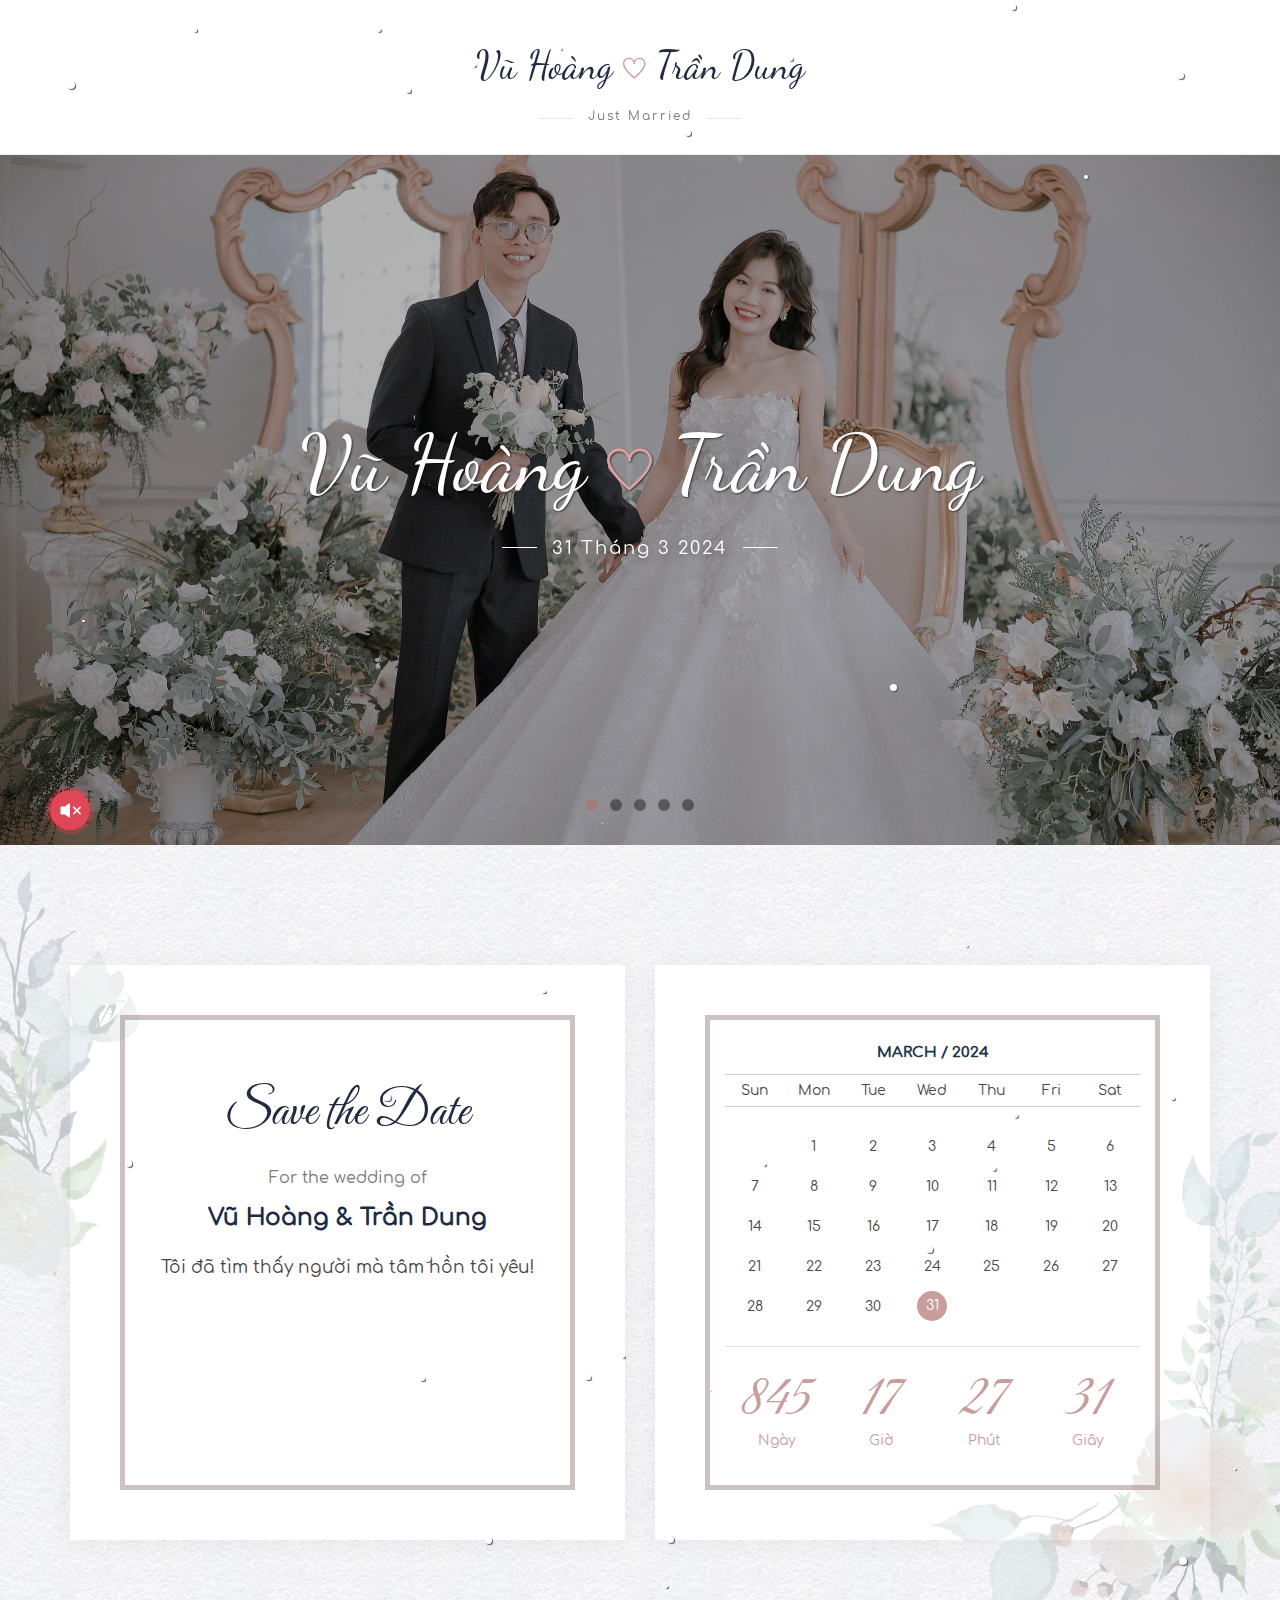
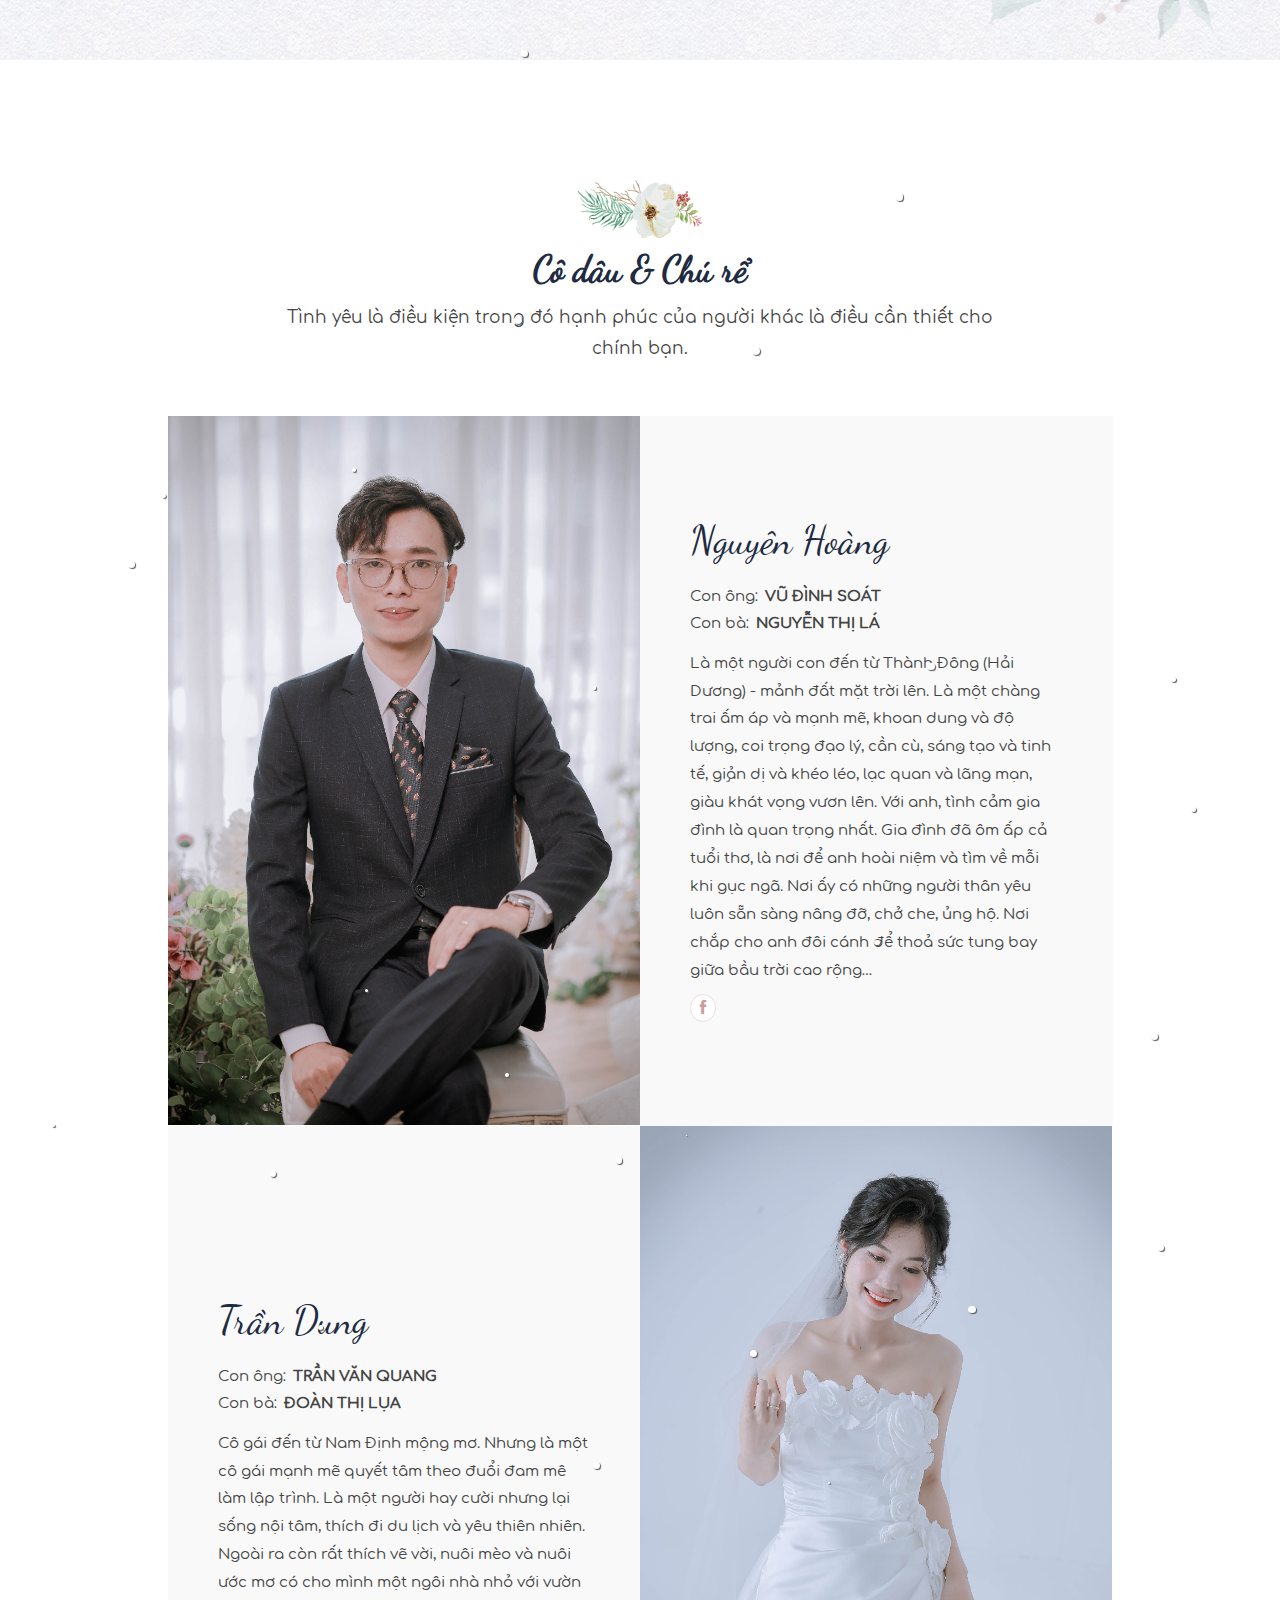
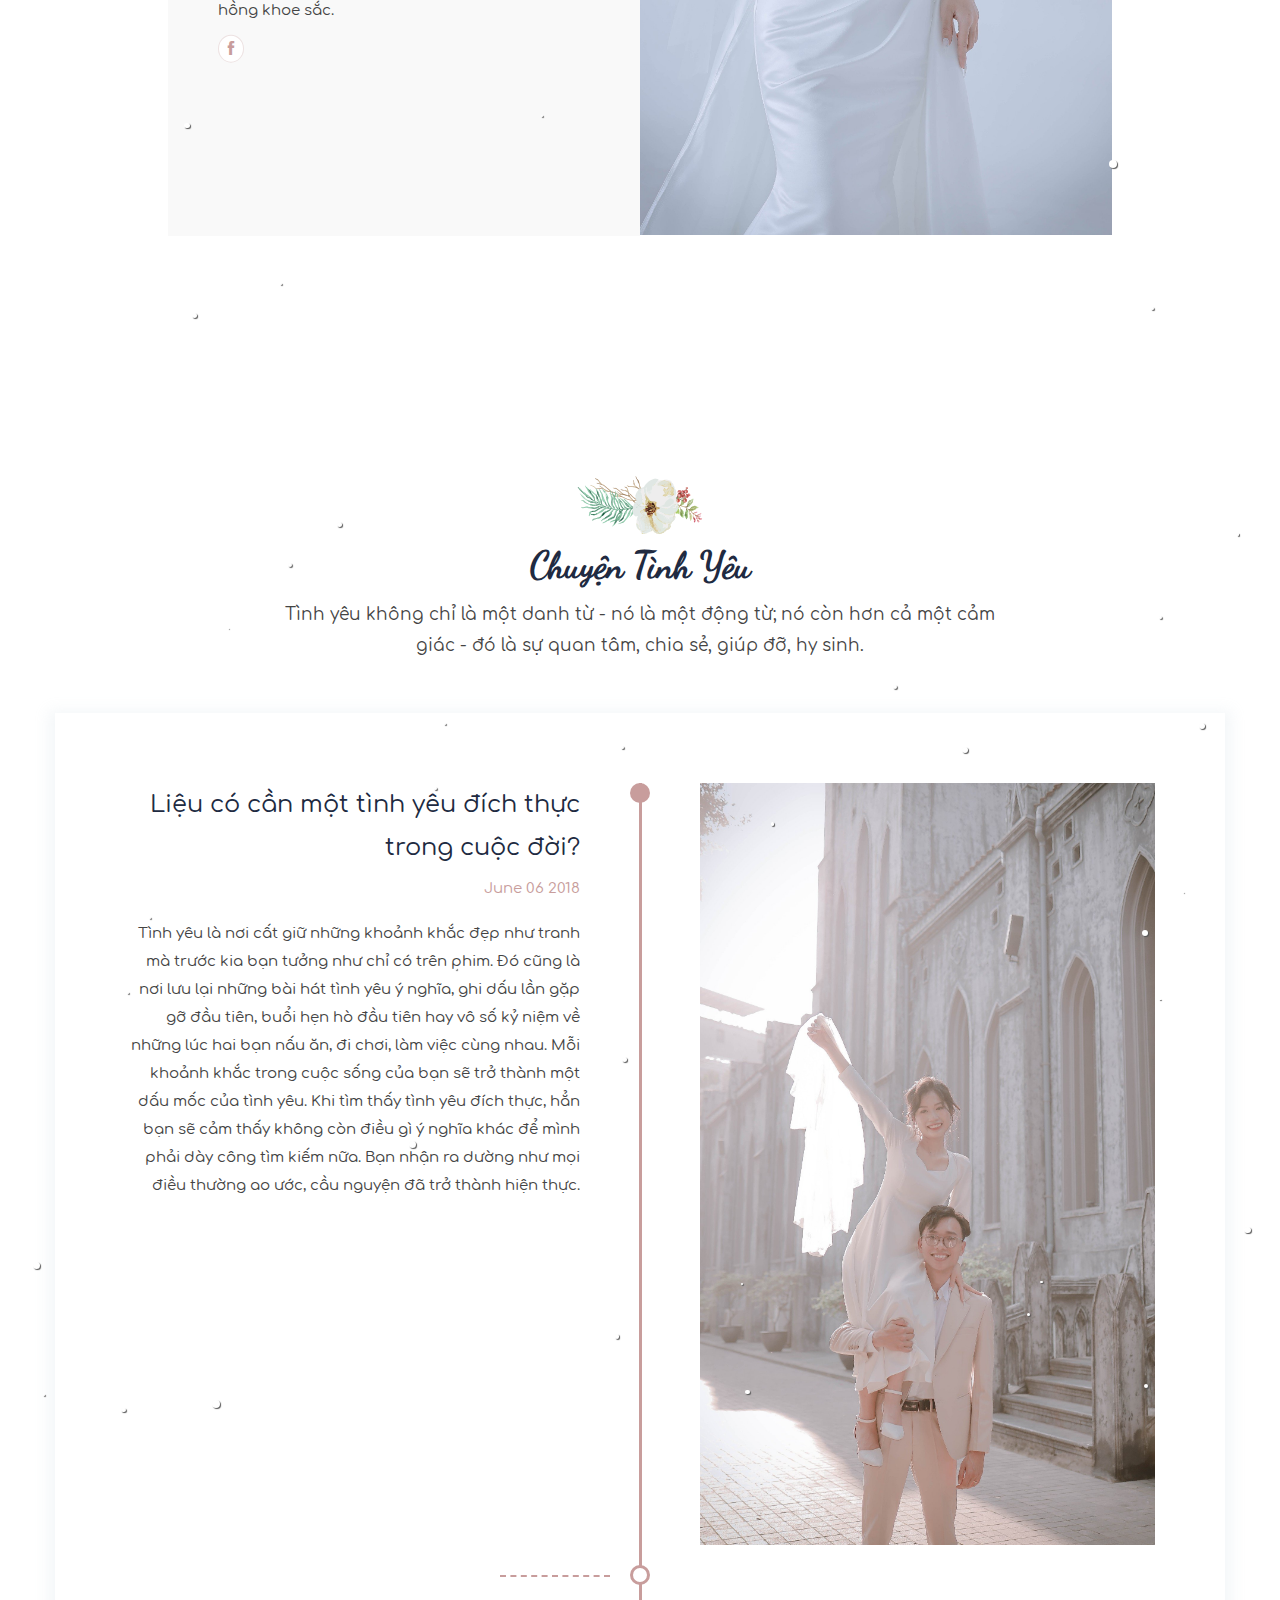
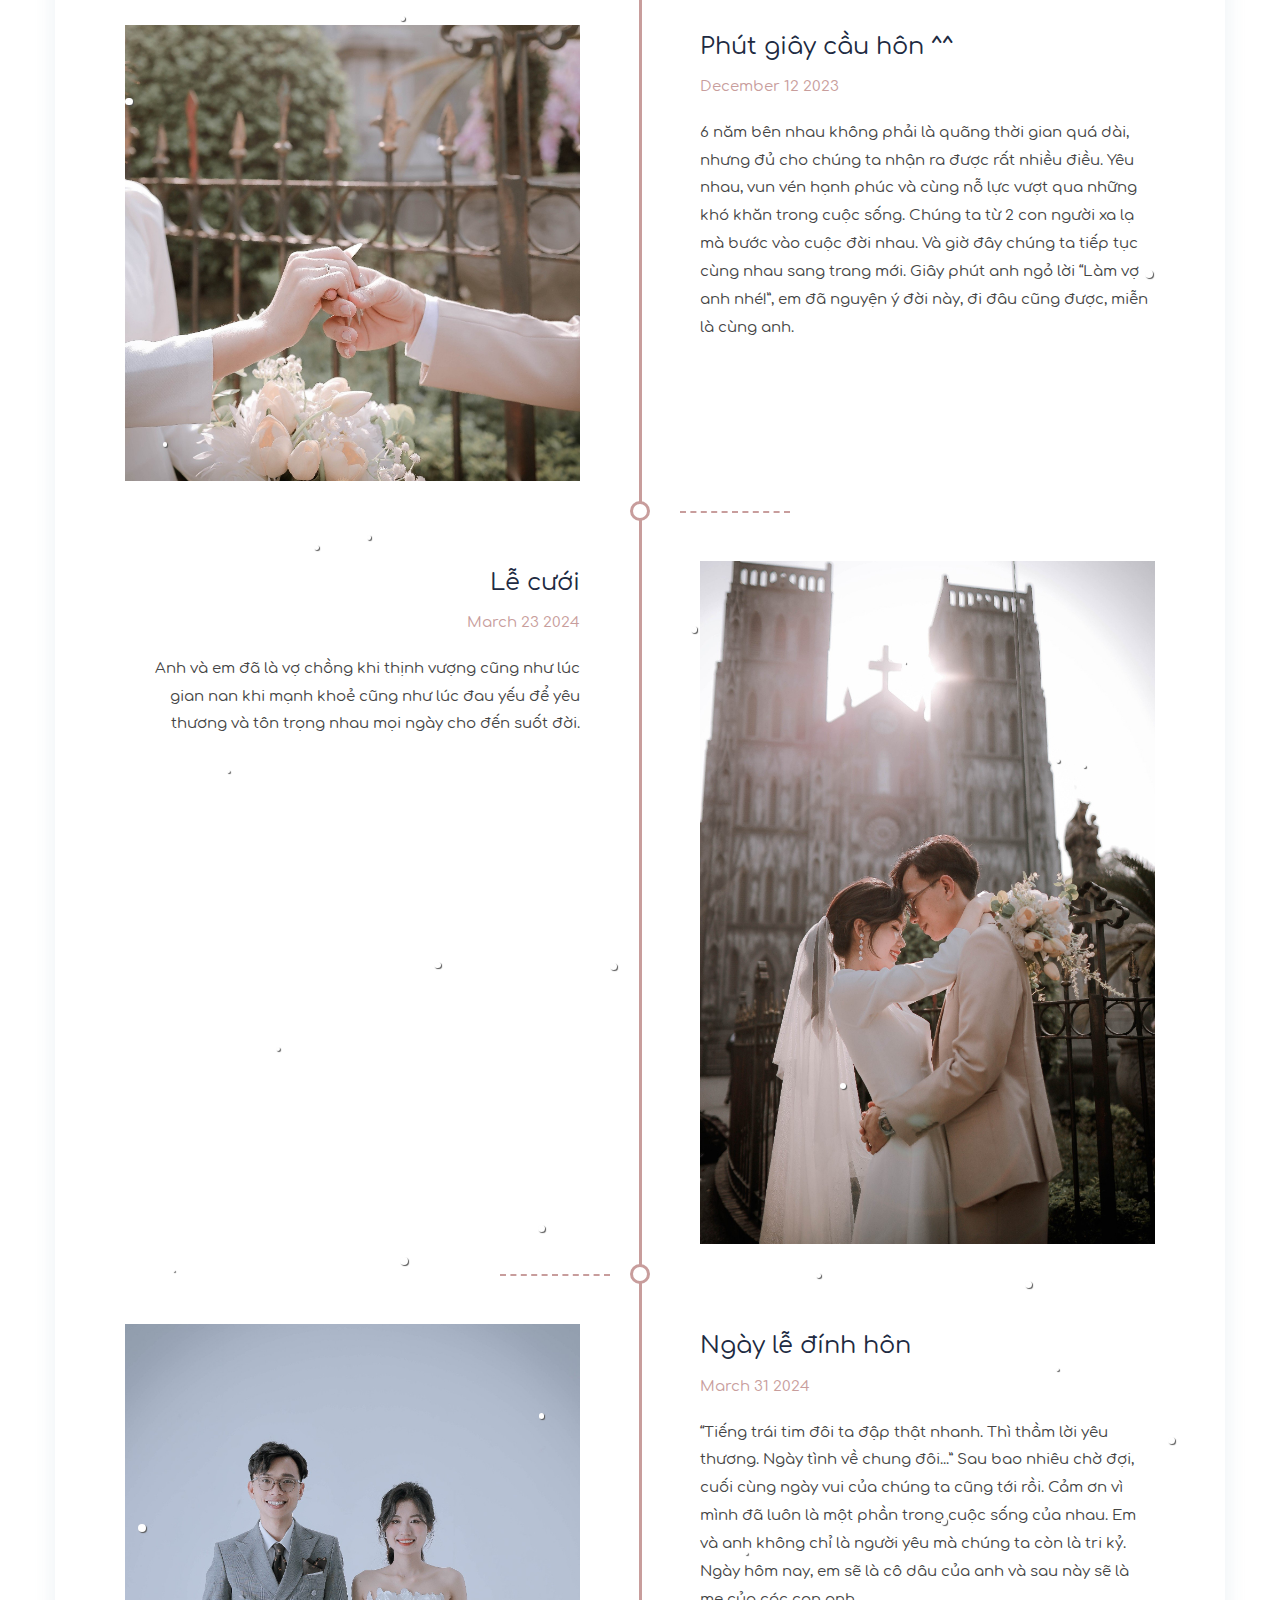
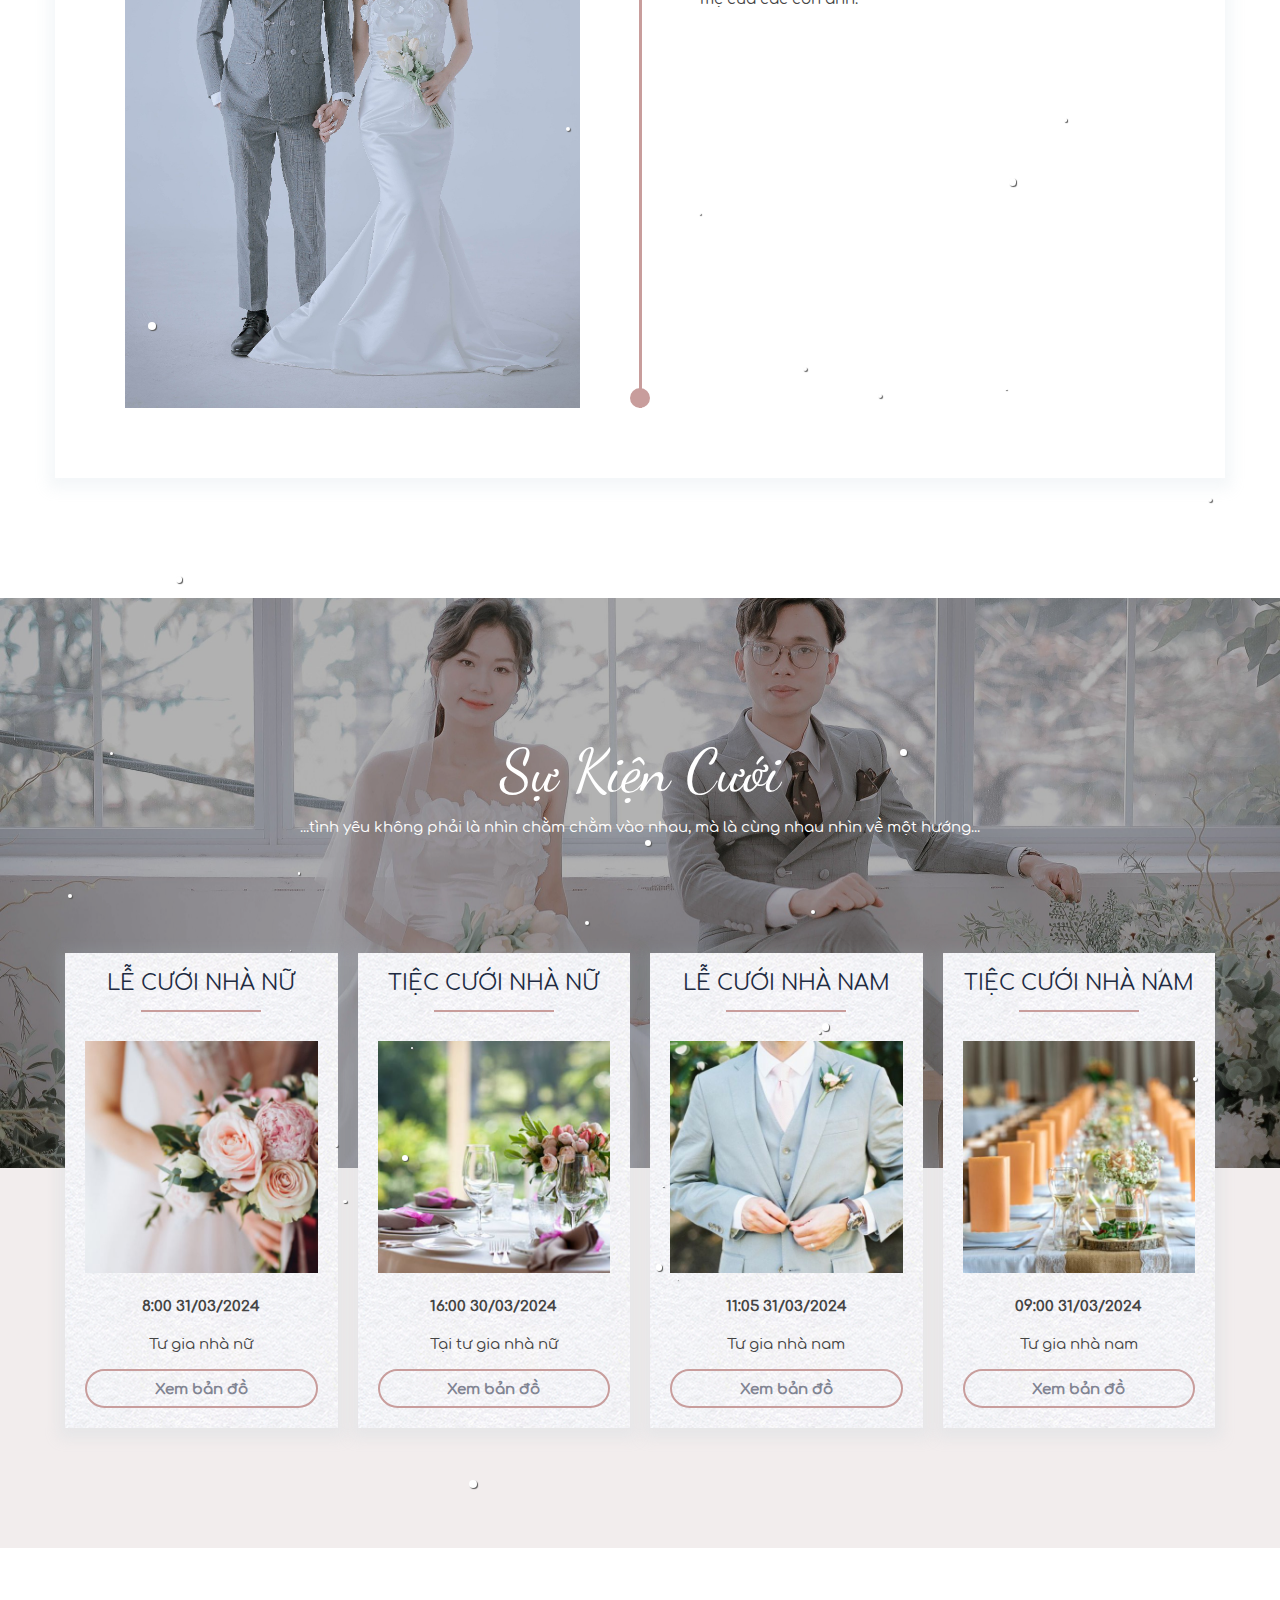
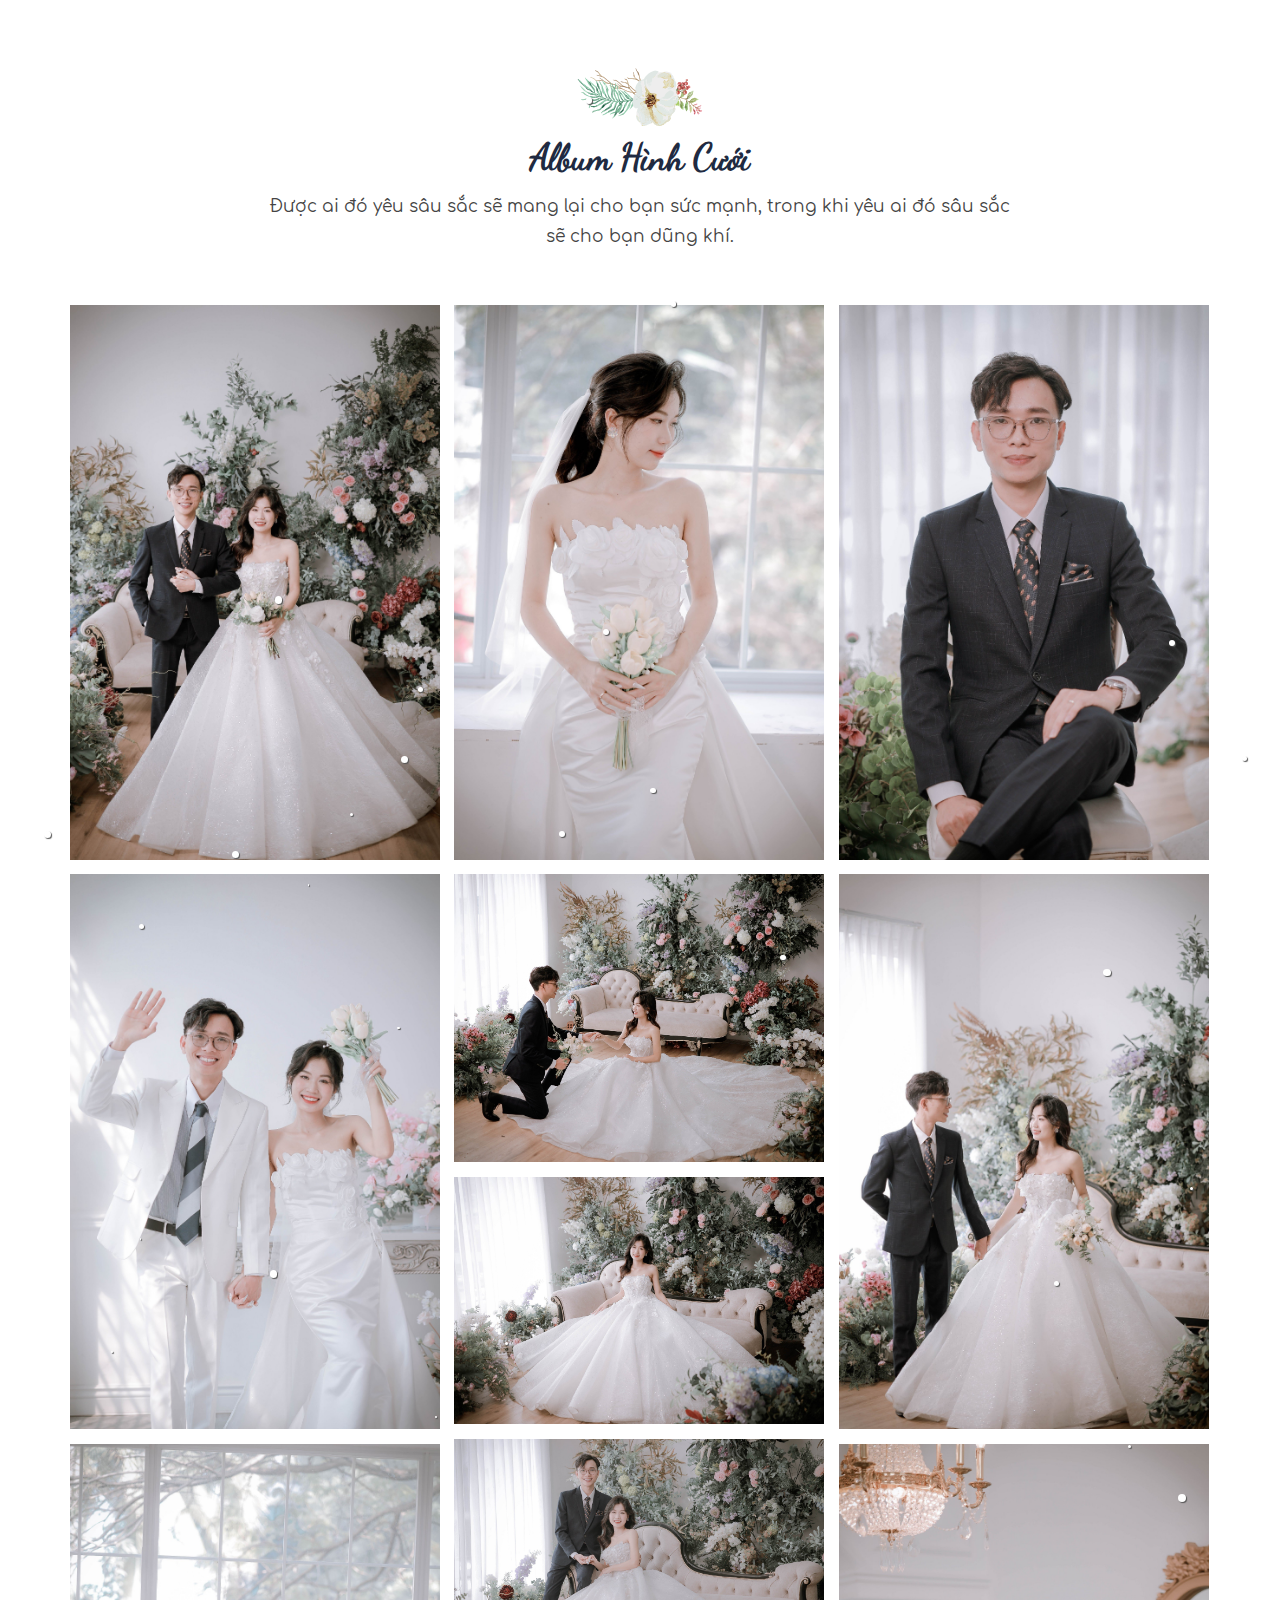
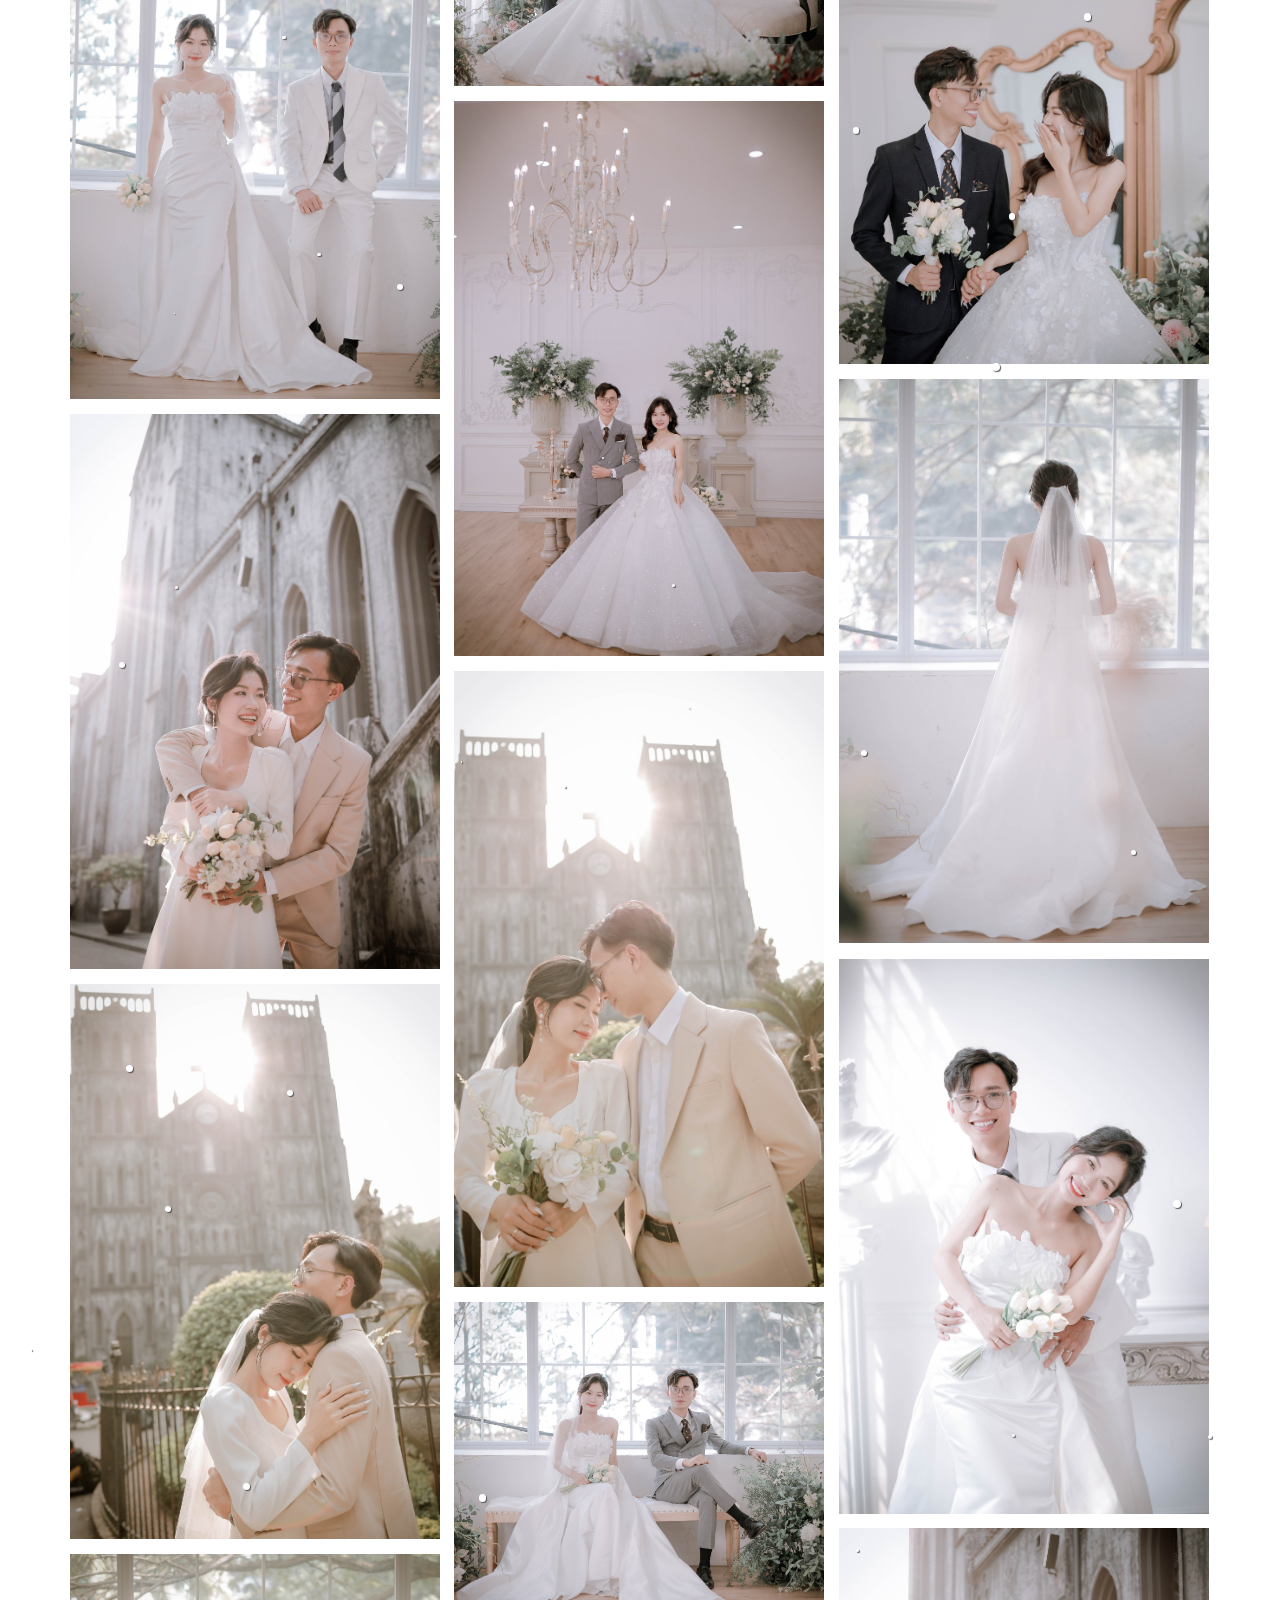
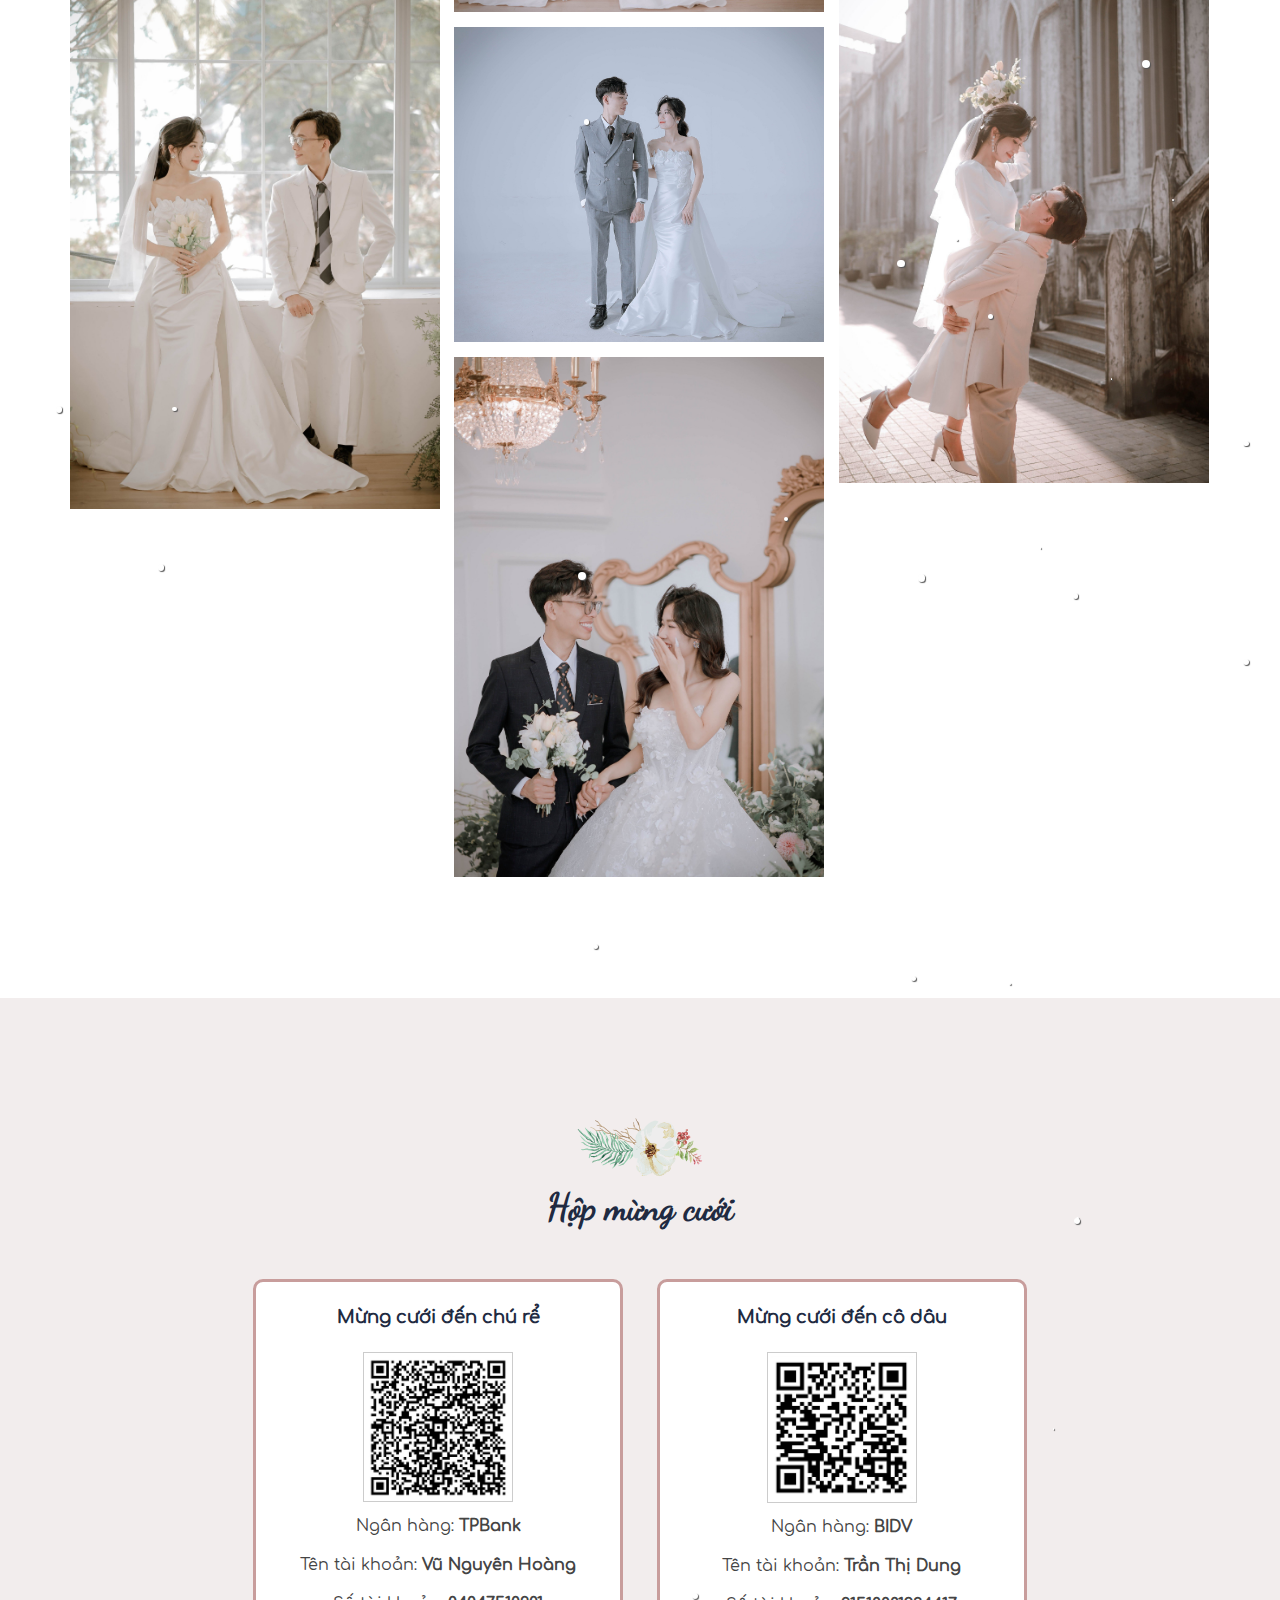
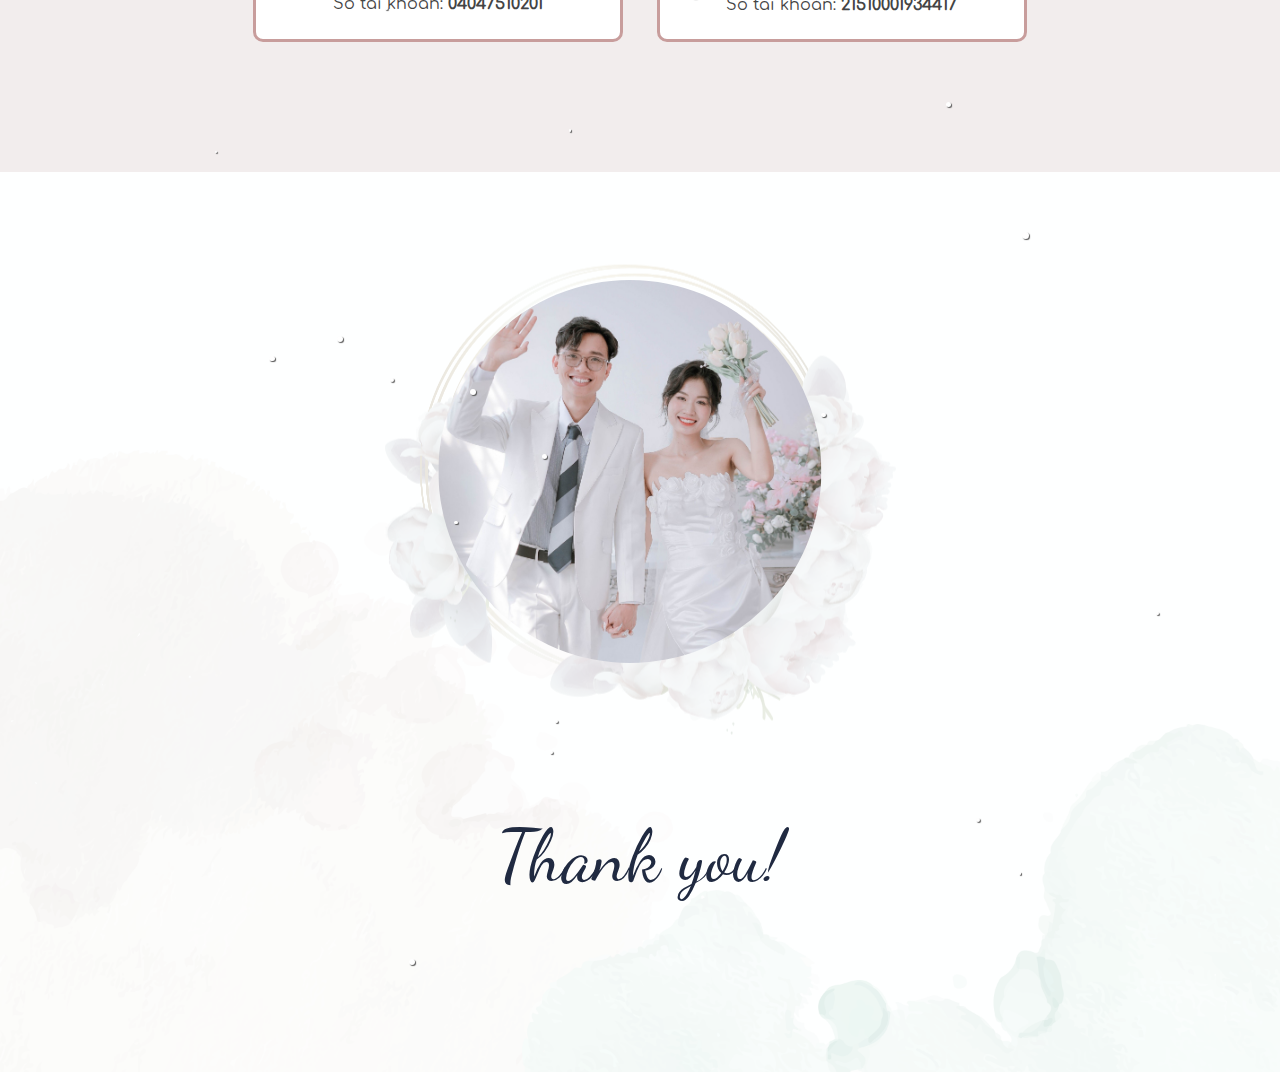
==== commit 7830e464: "sua gioi thieu chu re" ====
--- a/preview.iwedding.info/index1cdc.html
+++ b/preview.iwedding.info/index1cdc.html
@@ -246,18 +246,17 @@
                                             <div class="parent-info"><span class="parent-title">Con bà:</span> <span
                                                     class="parent-name">Nguyễn Thị Lá</span></div>
                                         </div>
-                                        <p>Là một người con đến từ mảnh đất Hải Dương chàng trai mang trong mình lòng
-                                            yêu nước, ý chí tự cường, tinh thần đoàn kết, ý thức cộng đồng, lòng nhân
-                                            ái, khoan dung, trọng nghĩa tình, đạo lý, đức tính cần cù, sáng tạo, sự tinh
-                                            tế, giản dị, hiếu học, khéo léo, tài hoa, lạc quan và lãng mạn, giàu khát
-                                            vọng vươn lên. Luôn coi trọng tình cảm và gia đình. Với anh: “Gia đình ôm ấp
-                                            cả tuổi thơ ta, là nơi để hoài niệm và nhớ về mỗi khi gục ngã. Gia đình có
-                                            những người sẵn sàng đứng sau để ủng hộ con, chắp cho ta đôi cánh tung bay
-                                            giữa trời.”
+                                        <p>Là một người con đến từ Thành Đông (Hải Dương) - mảnh đất mặt trời lên. Là
+                                            một chàng trai ấm áp và mạnh mẽ, khoan dung và độ lượng, coi trọng đạo lý,
+                                            cần cù, sáng tạo và tinh tế, giản dị và khéo léo, lạc quan và lãng mạn, giàu
+                                            khát vọng vươn lên. Với anh, tình cảm gia đình là quan trọng nhất. Gia đình
+                                            đã ôm ấp cả tuổi thơ, là nơi để anh hoài niệm và tìm về mỗi khi gục ngã. Nơi
+                                            ấy có những người thân yêu luôn sẵn sàng nâng đỡ, chở che, ủng hộ. Nơi chắp
+                                            cho anh đôi cánh để thoả sức tung bay giữa bầu trời cao rộng…
                                         </p>
                                         <ul class="social-links">
-                                            <li><a href="https://www.facebook.com/hoangvn163?mibextid=LQQJ4d" target="_blank"><i
-                                                        class="ti-facebook"></i></a></li>
+                                            <li><a href="https://www.facebook.com/hoangvn163?mibextid=LQQJ4d"
+                                                    target="_blank"><i class="ti-facebook"></i></a></li>
                                         </ul>
                                     </div>
                                 </div>
@@ -278,8 +277,8 @@
                                             thích đi du lịch và yêu thiên nhiên. Ngoài ra còn rất thích vẽ vời, nuôi mèo
                                             và nuôi ước mơ có cho mình một ngôi nhà nhỏ với vườn hồng khoe sắc.</p>
                                         <ul class="social-links">
-                                            <li><a href="https://www.facebook.com/mon.160698?mibextid=LQQJ4d" target="_blank"><i
-                                                        class="ti-facebook"></i></a></li>
+                                            <li><a href="https://www.facebook.com/mon.160698?mibextid=LQQJ4d"
+                                                    target="_blank"><i class="ti-facebook"></i></a></li>
                                         </ul>
                                     </div>
                                 </div>
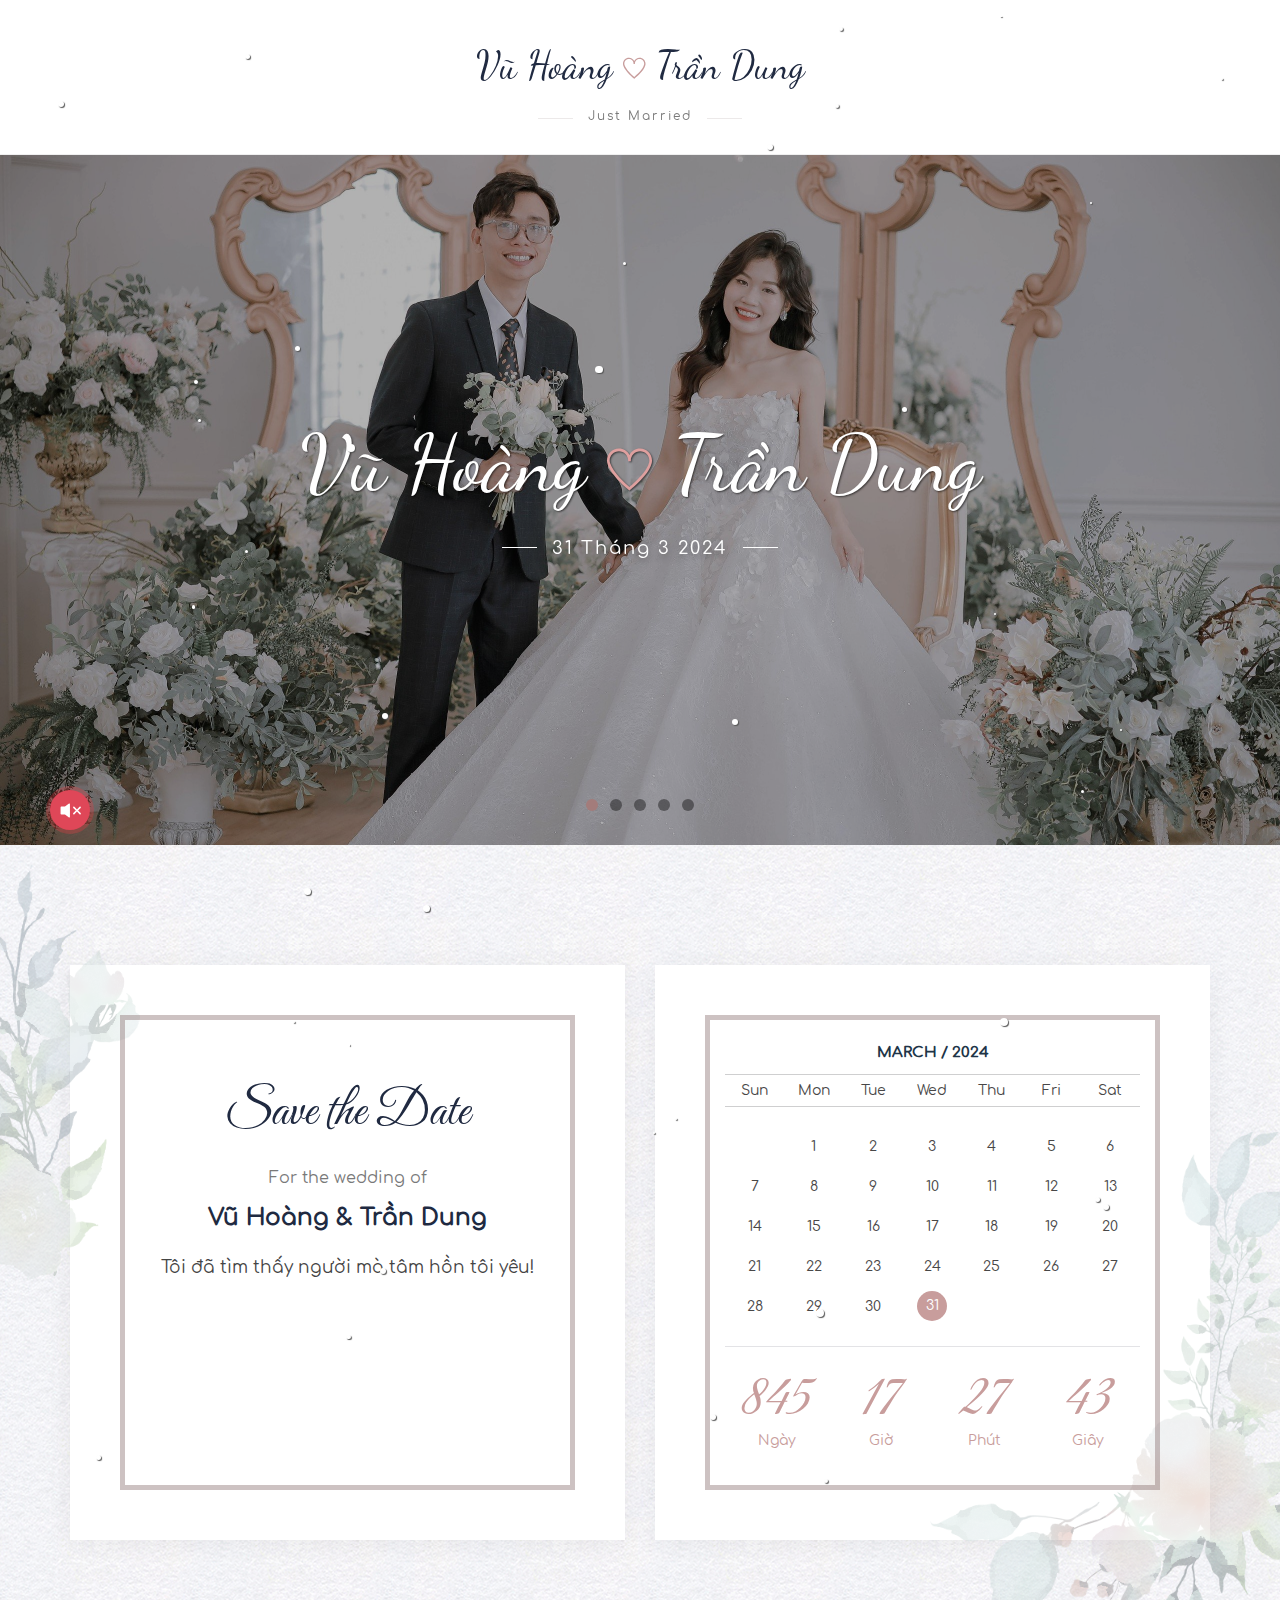
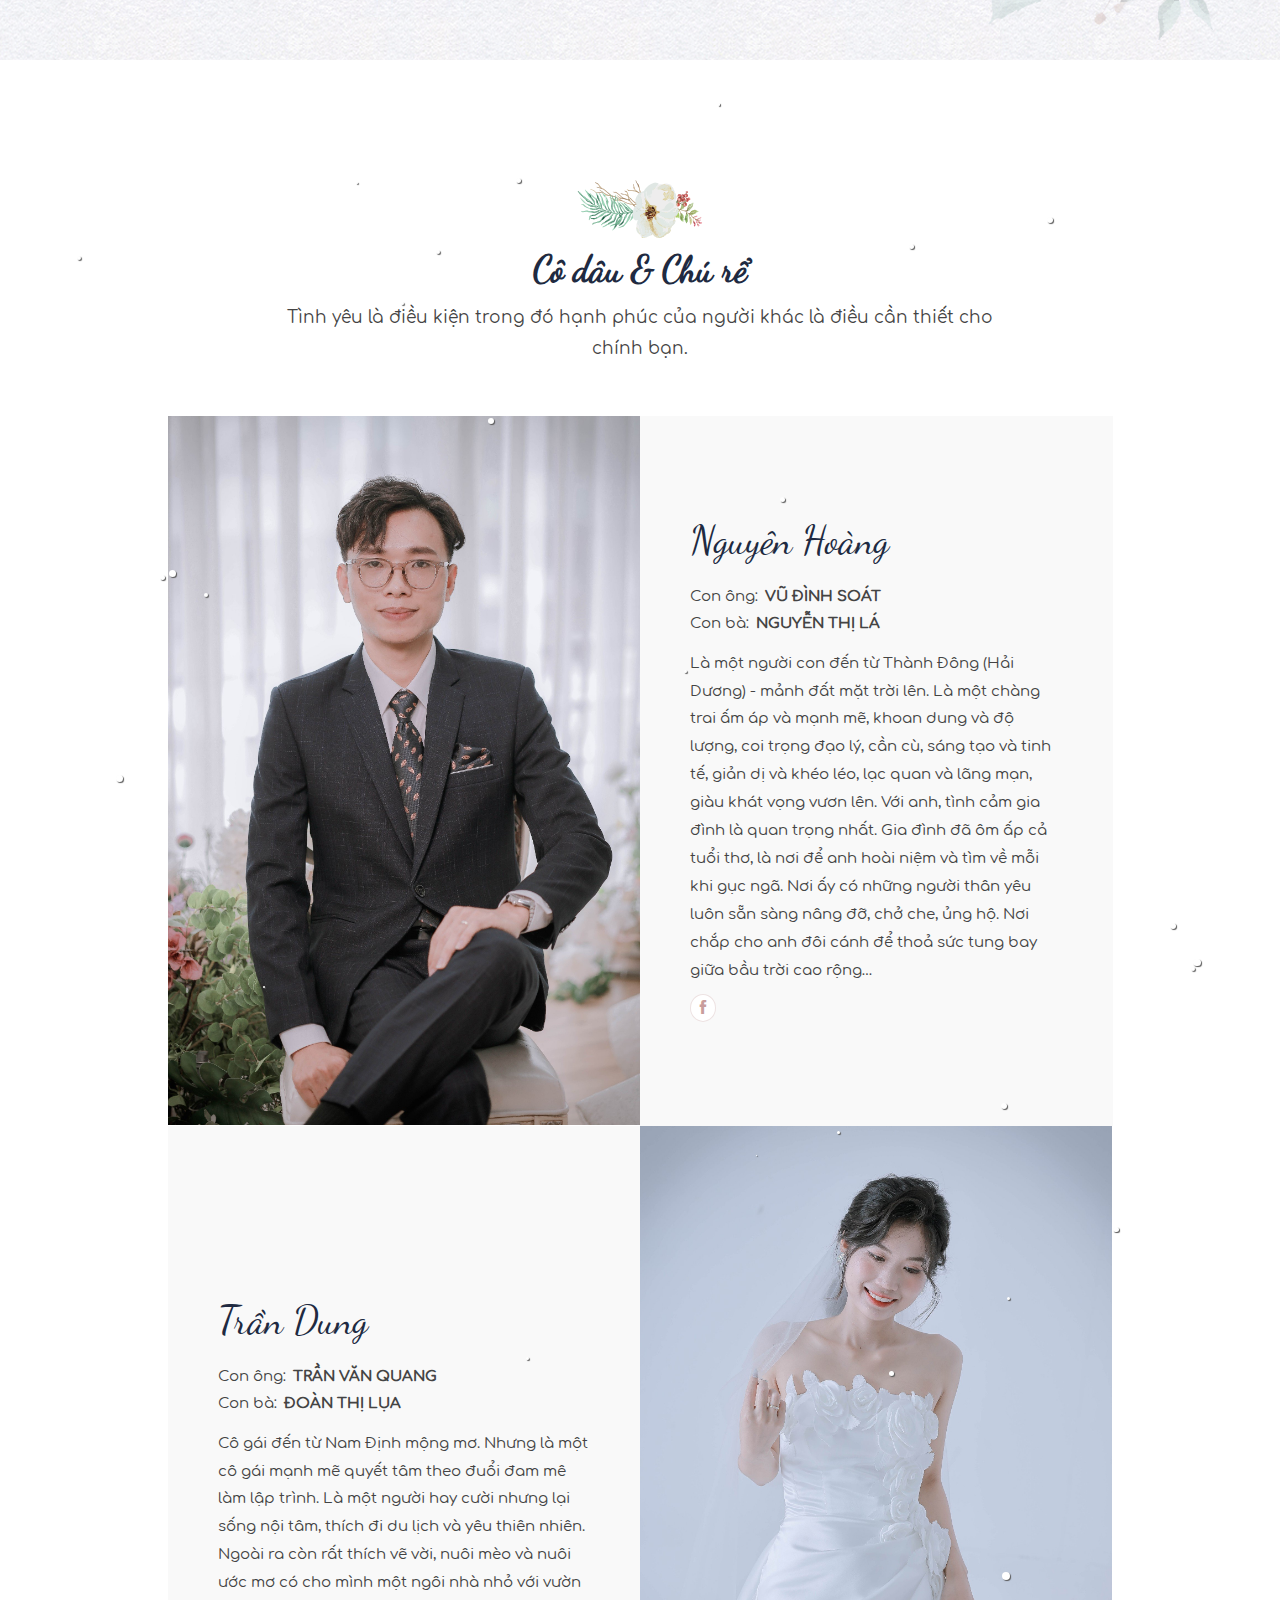
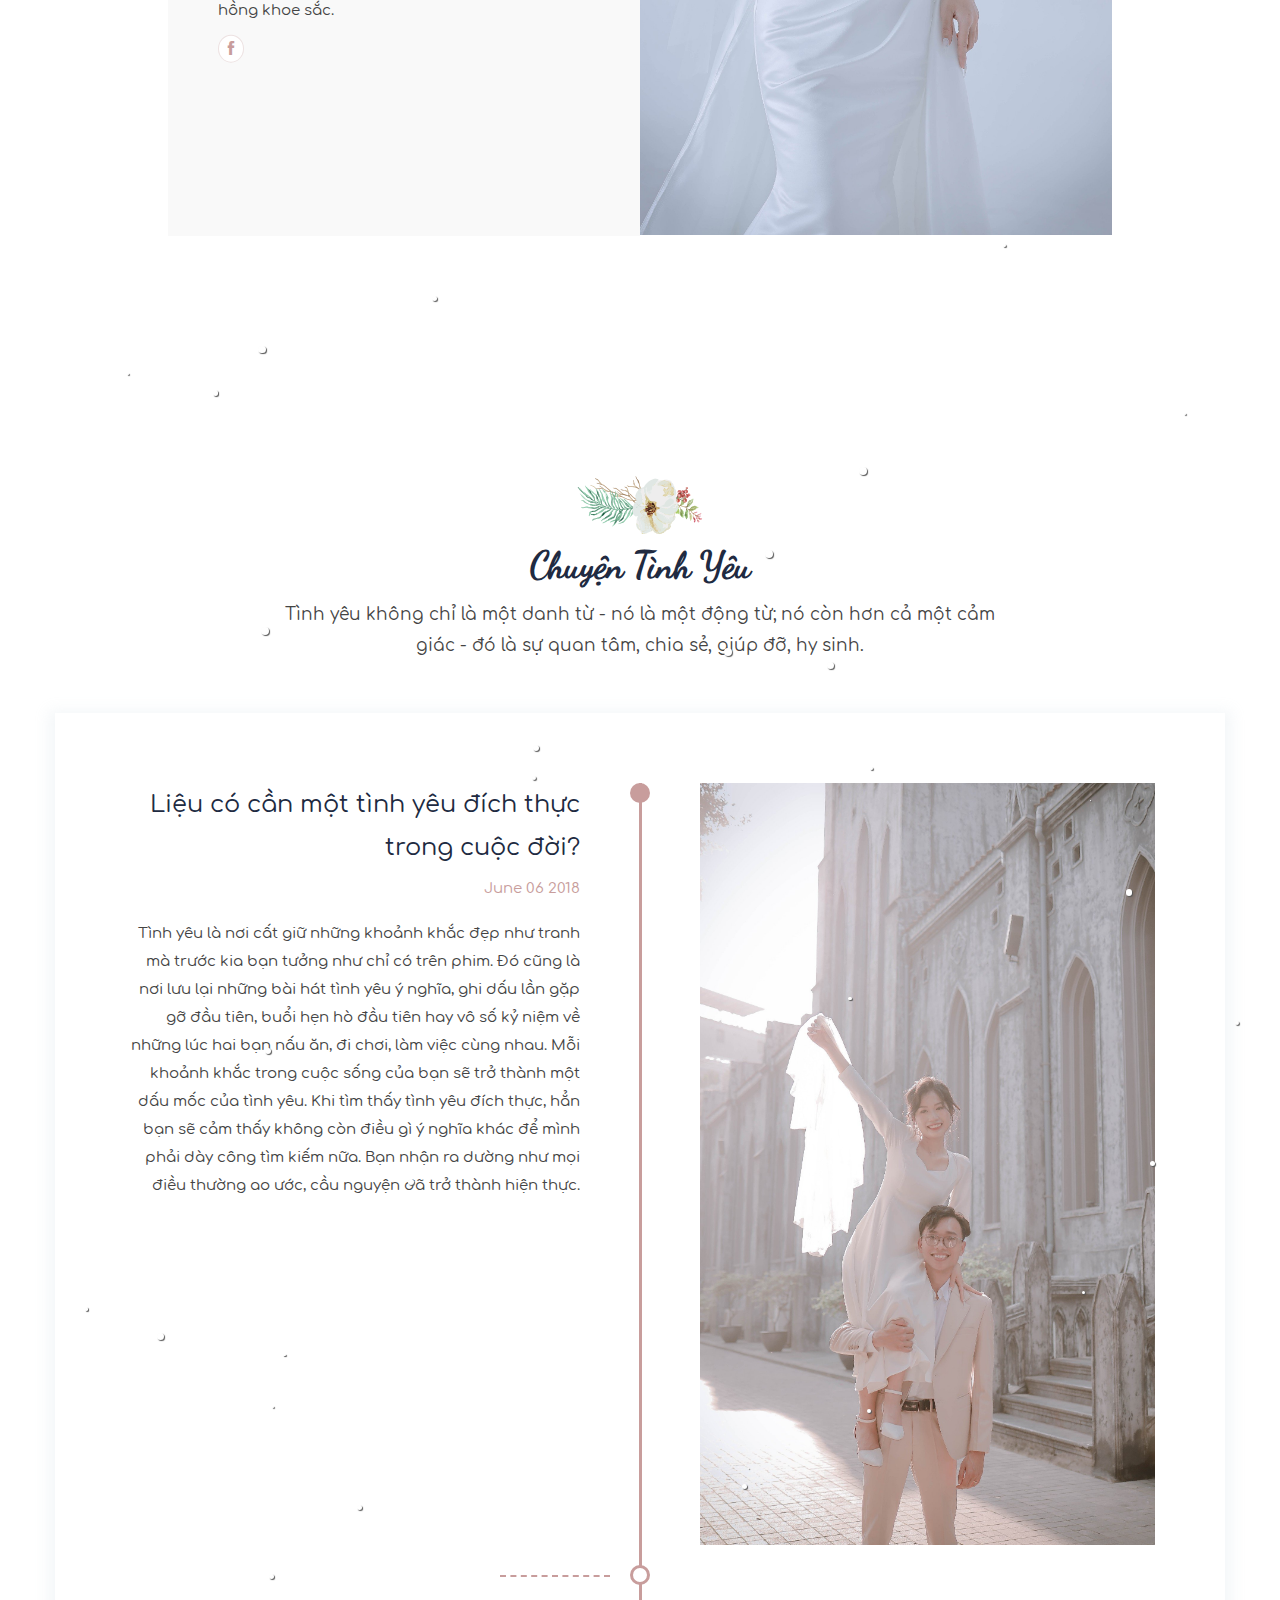
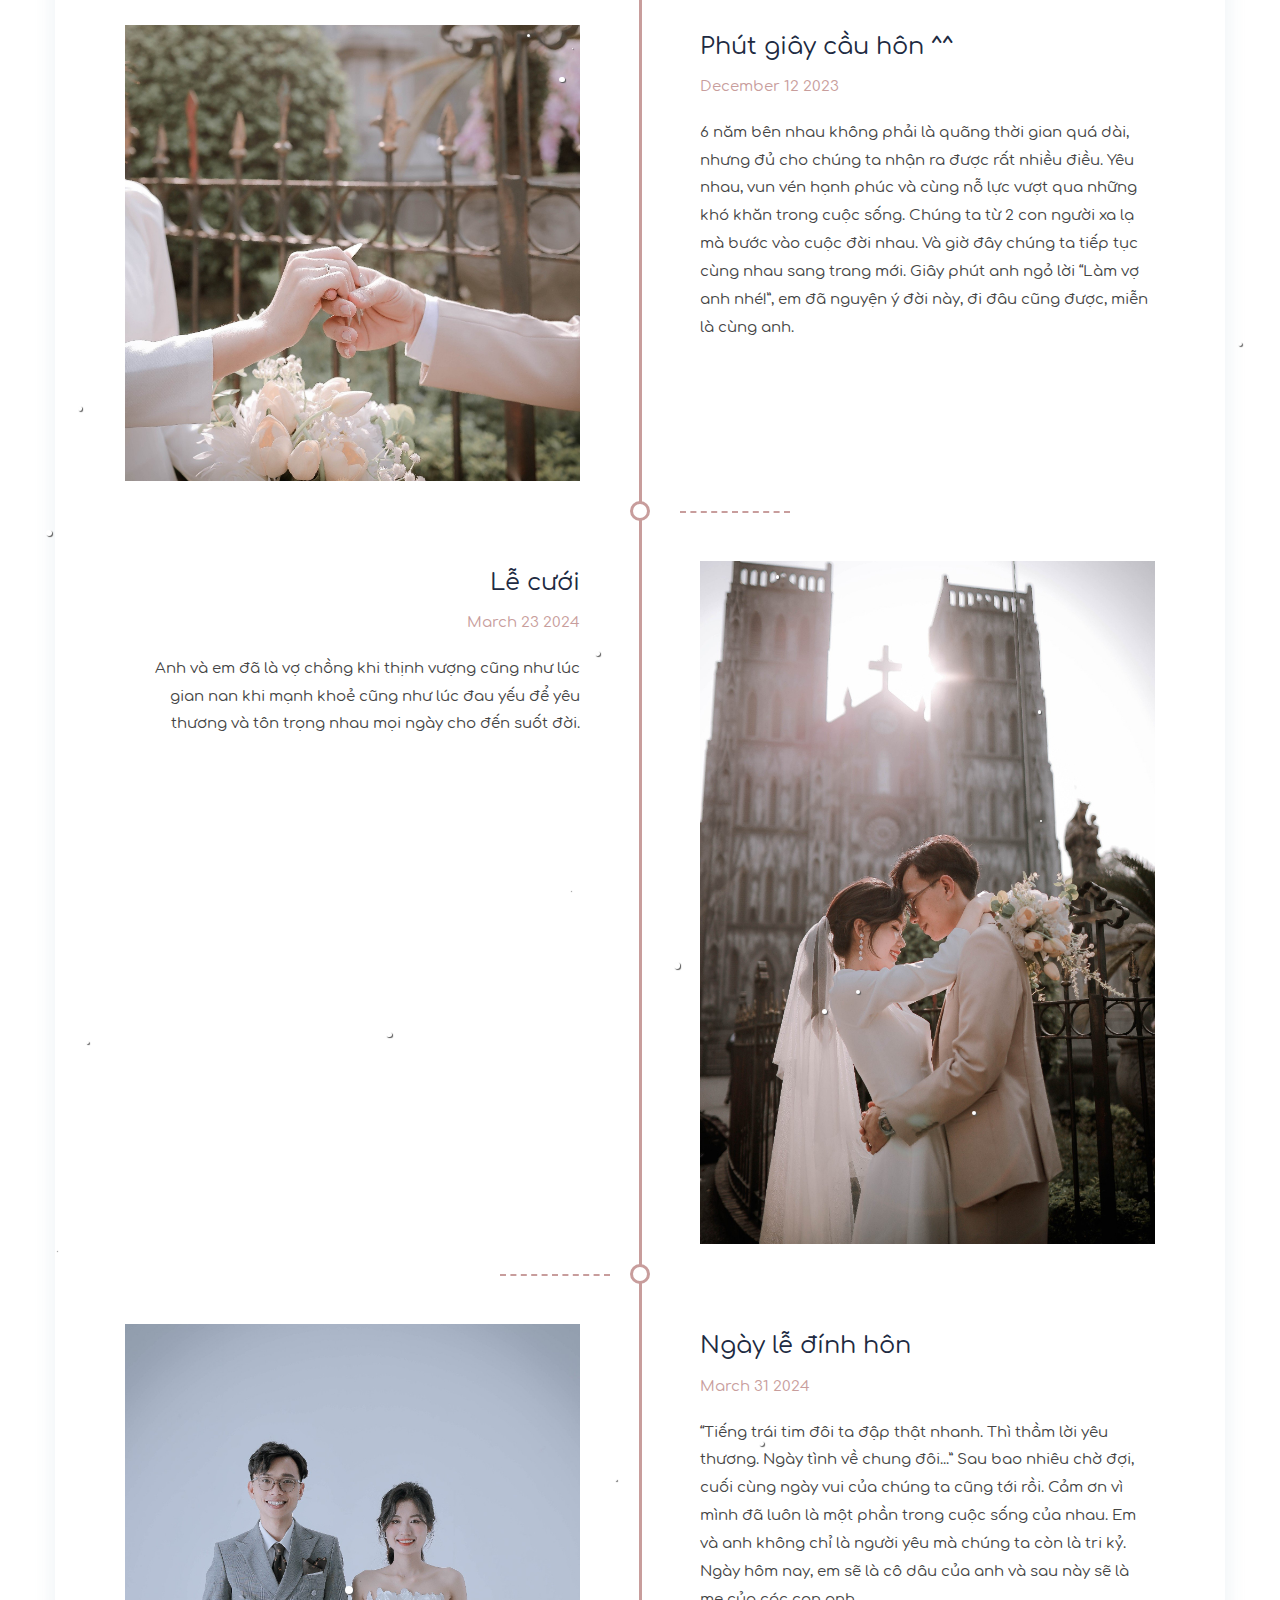
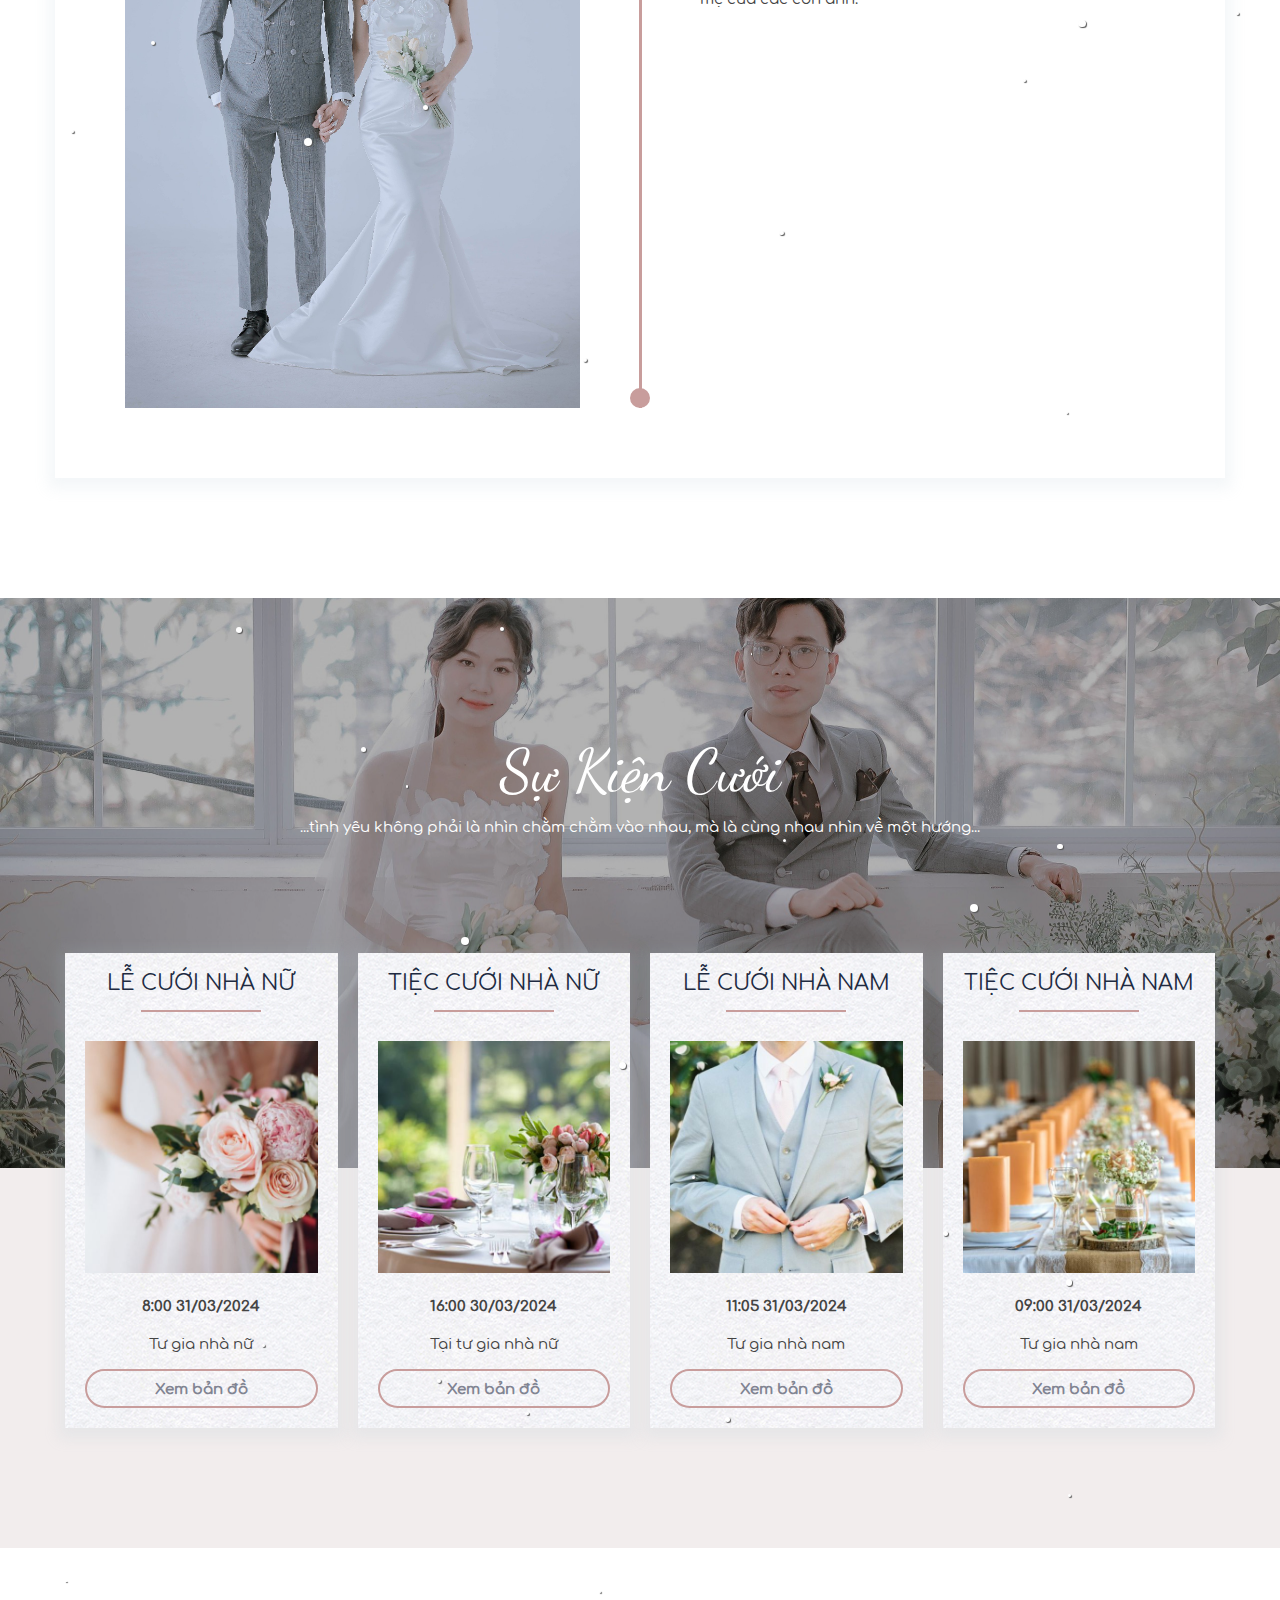
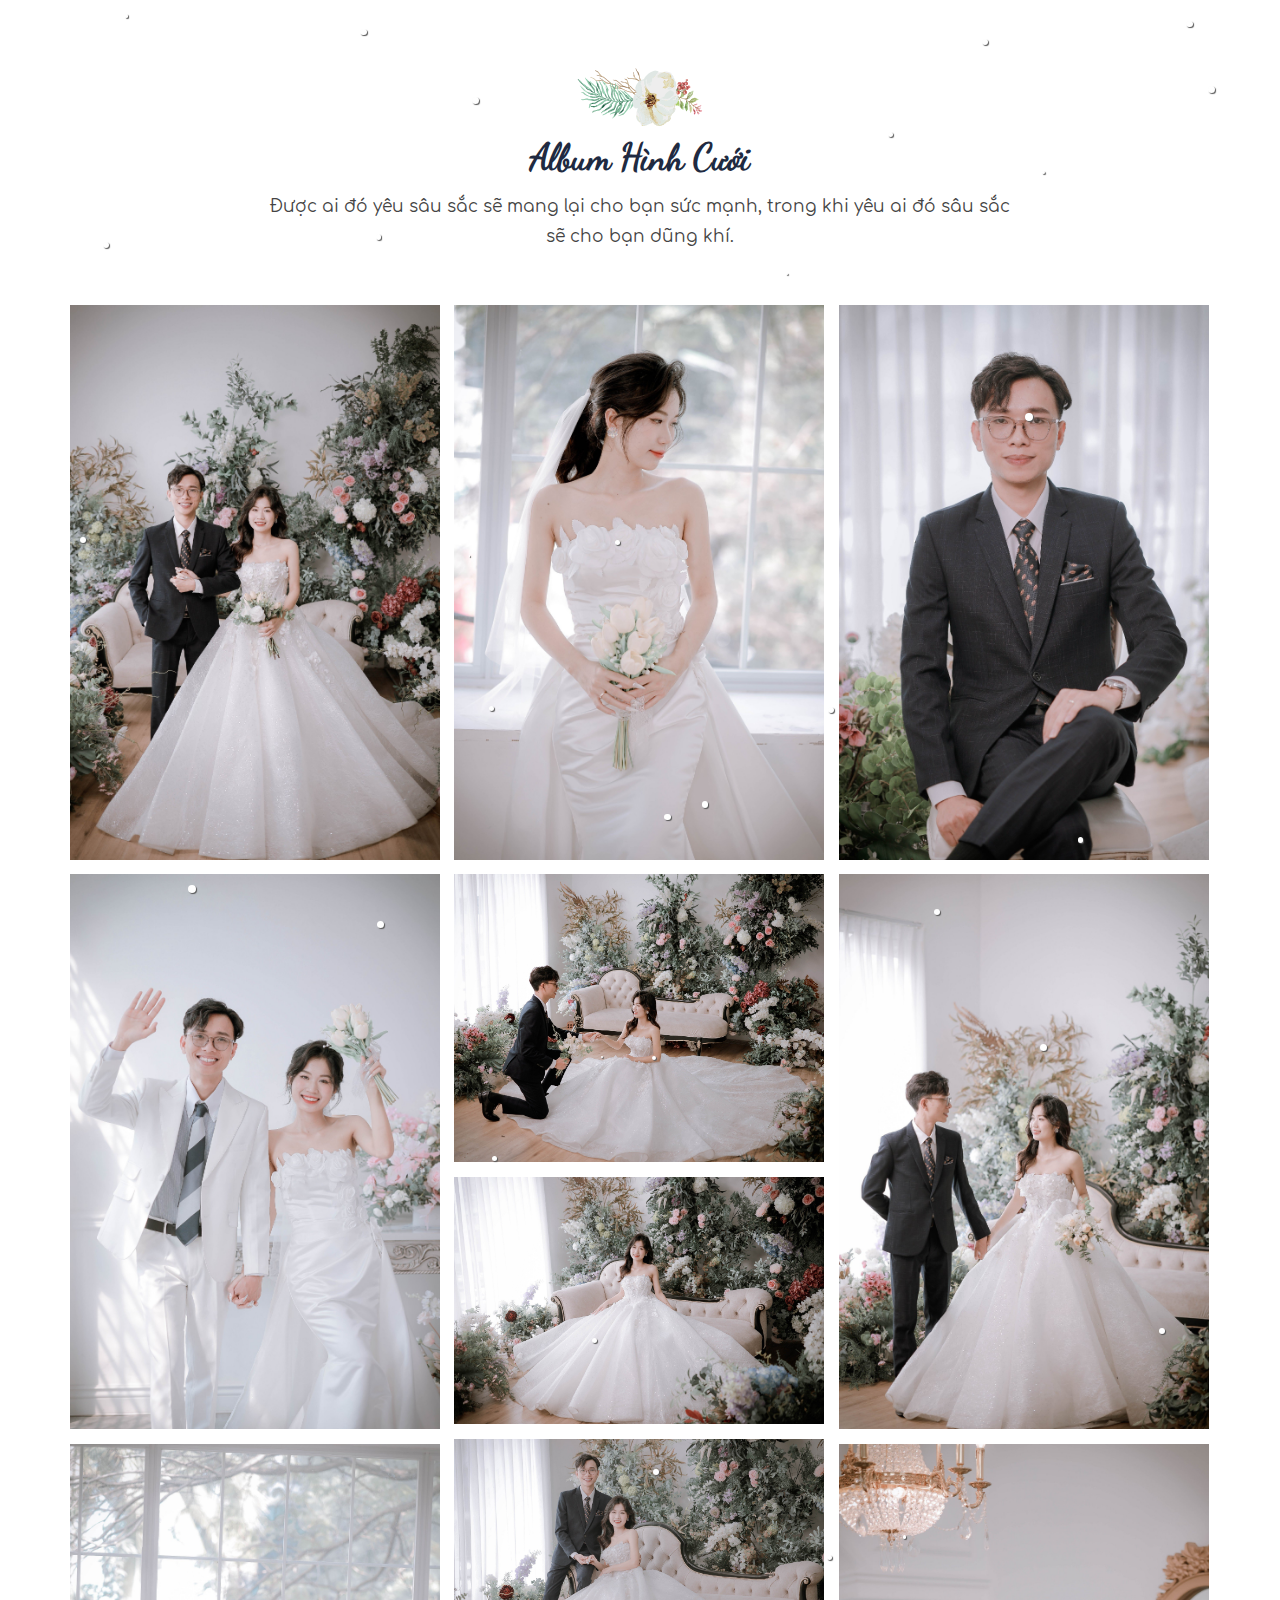
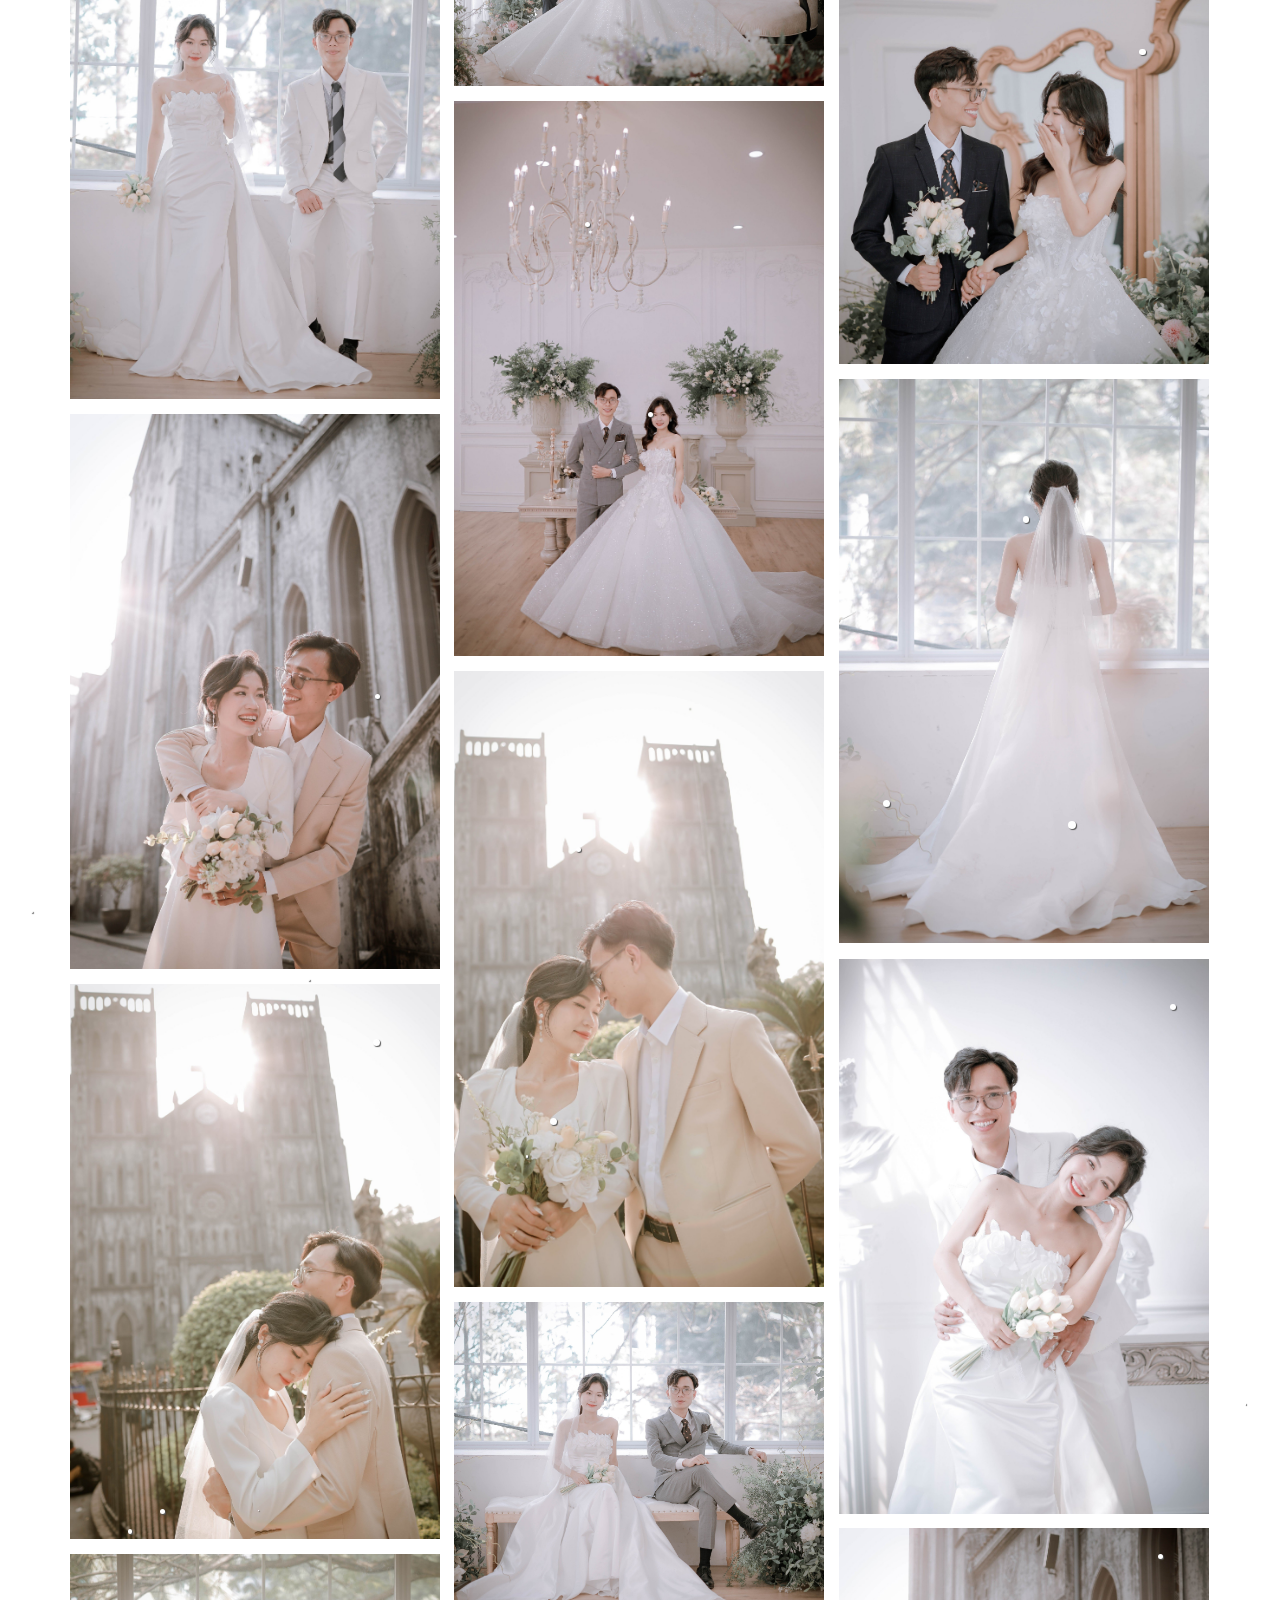
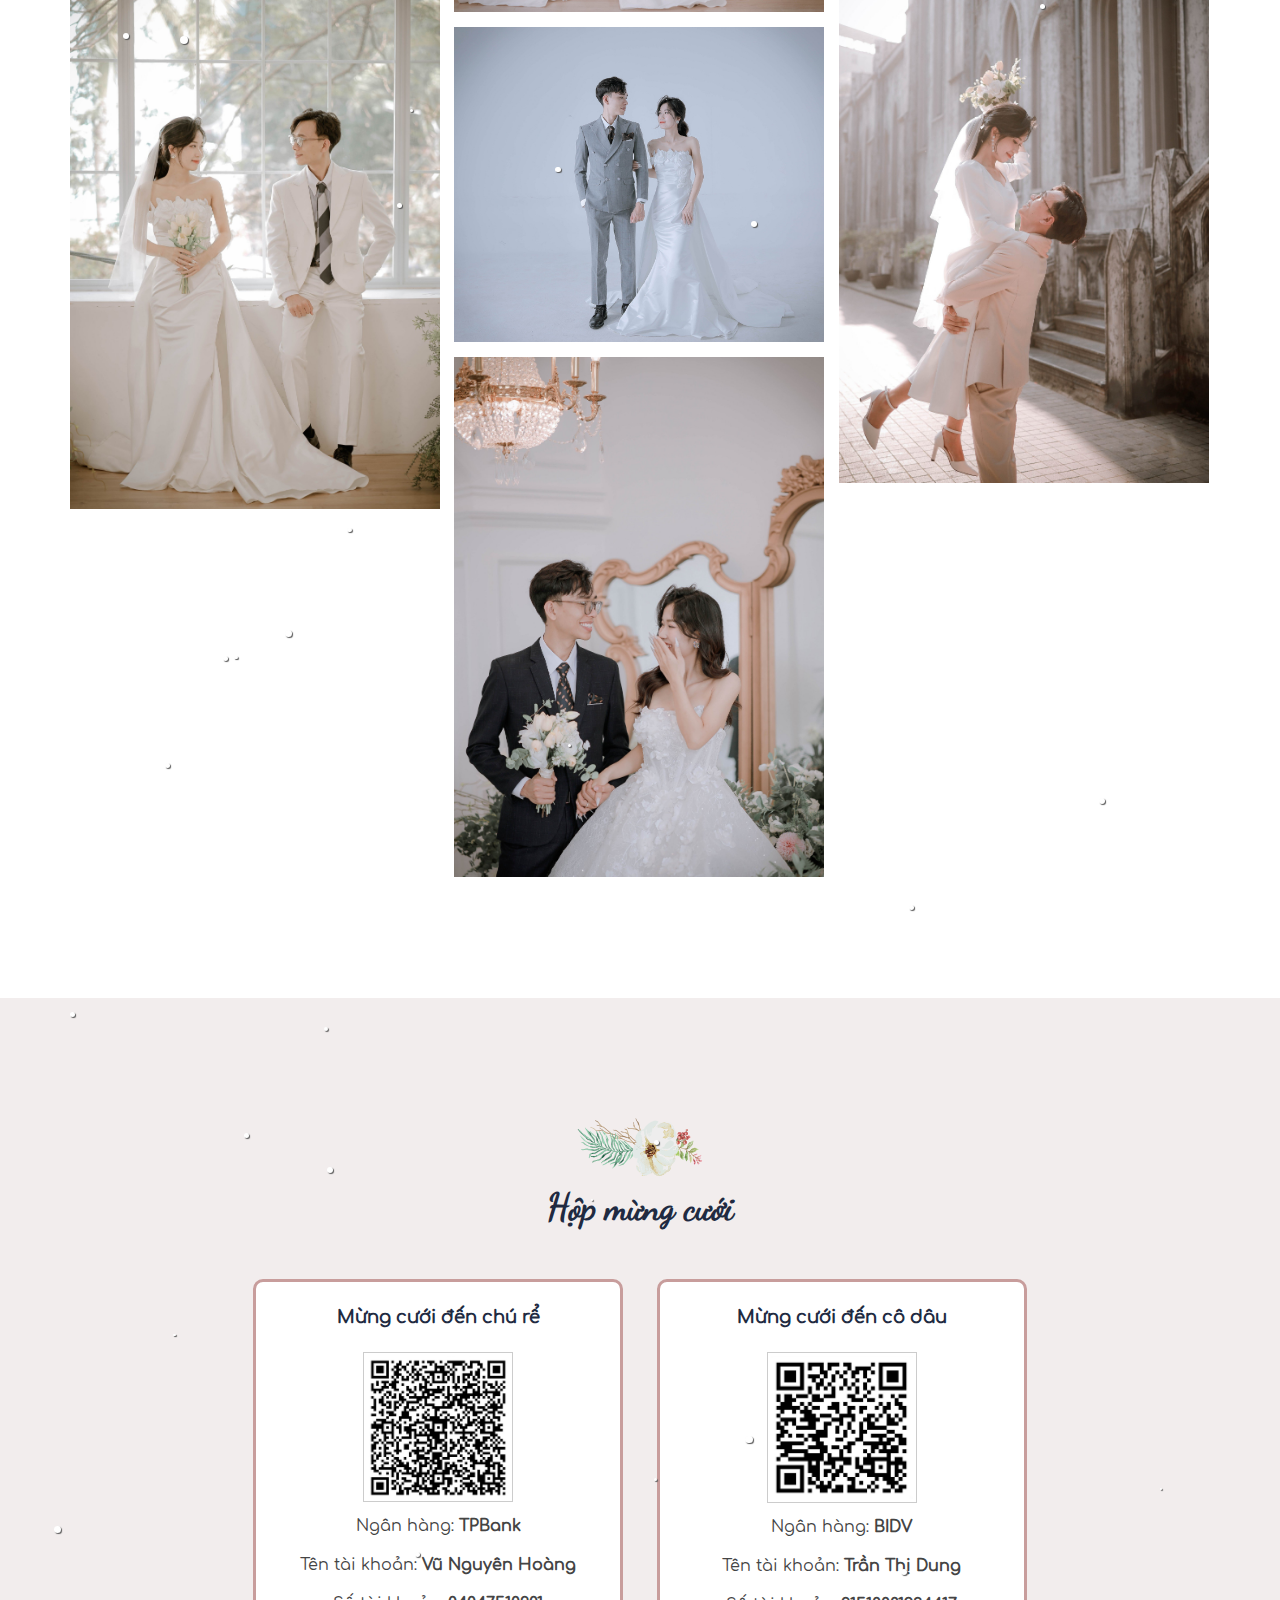
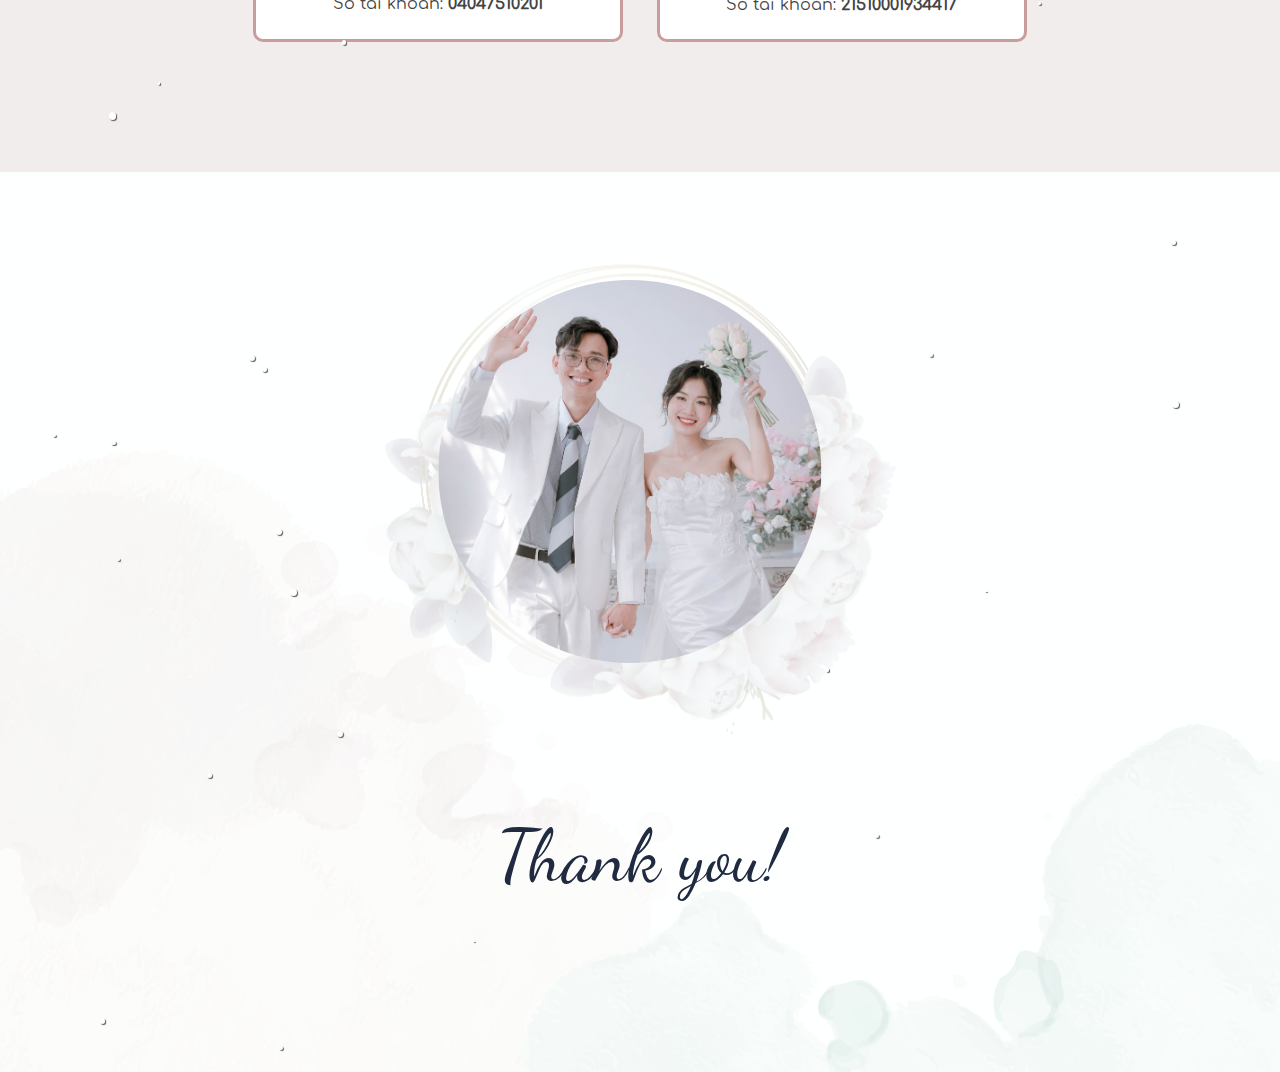
==== commit 6f034f8a: "edit meta" ====
--- a/preview.iwedding.info/index1cdc.html
+++ b/preview.iwedding.info/index1cdc.html
@@ -18,15 +18,15 @@
     <meta property="og:site_name" content="Nguyên Hoàng &amp; Trần Dung">
     <meta property="og:type" content="website">
     <meta property="og:title" content="Nguyên Hoàng &amp; Trần Dung Wedding site!">
-    <meta property="og:url" content="index.html">
+    <meta property="og:url" content="index1cdc.html">
     <meta property="og:description"
         content="Nguyên Hoàng &amp; Trần Dung - Our wedding date: 2024-03-31 | Điều tuyệt vời nhất mà bạn từng học là yêu và được yêu để đáp lại">
     <meta property="og:image"
-        content="../cdn.biihappy.com/ziiweb/website/61990349db8f76231c132068/88b6d6c5cb36ccd3725c92f0e0b3d89b.jpg">
+        content="../cdn.biihappy.com/ziiweb/images/z5261549412064_cae5a32a93ff581fdfabb287477875d7.jpg">
     <meta property="og:image:url"
-        content="../cdn.biihappy.com/ziiweb/website/61990349db8f76231c132068/88b6d6c5cb36ccd3725c92f0e0b3d89b.jpg">
+        content="../cdn.biihappy.com/ziiweb/images/z5261549412064_cae5a32a93ff581fdfabb287477875d7.jpg">
     <meta property="og:image:secure_url"
-        content="../cdn.biihappy.com/ziiweb/website/61990349db8f76231c132068/88b6d6c5cb36ccd3725c92f0e0b3d89b.jpg">
+        content="../cdn.biihappy.com/ziiweb/images/z5261549412064_cae5a32a93ff581fdfabb287477875d7.jpg">
     <link rel="shortcut icon" type="image/x-icon" href="https://iwedding.info/favicon.ico">
     <link href="templates/template15/css/libsa6e0.css?v=20240301" rel="stylesheet">
     <link href="common/calendara6e0.css?v=20240301" rel="stylesheet">
@@ -60,7 +60,7 @@
                     <div class="row">
                         <div class="col col-xs-12">
                             <div class="site-logo">
-                                <a href="index.html">
+                                <a href="index1cdc.html">
                                     <h1>Vũ Hoàng <i class="ti-heart"></i> Trần Dung</h1>
                                     <span>Just Married</span>
                                 </a>
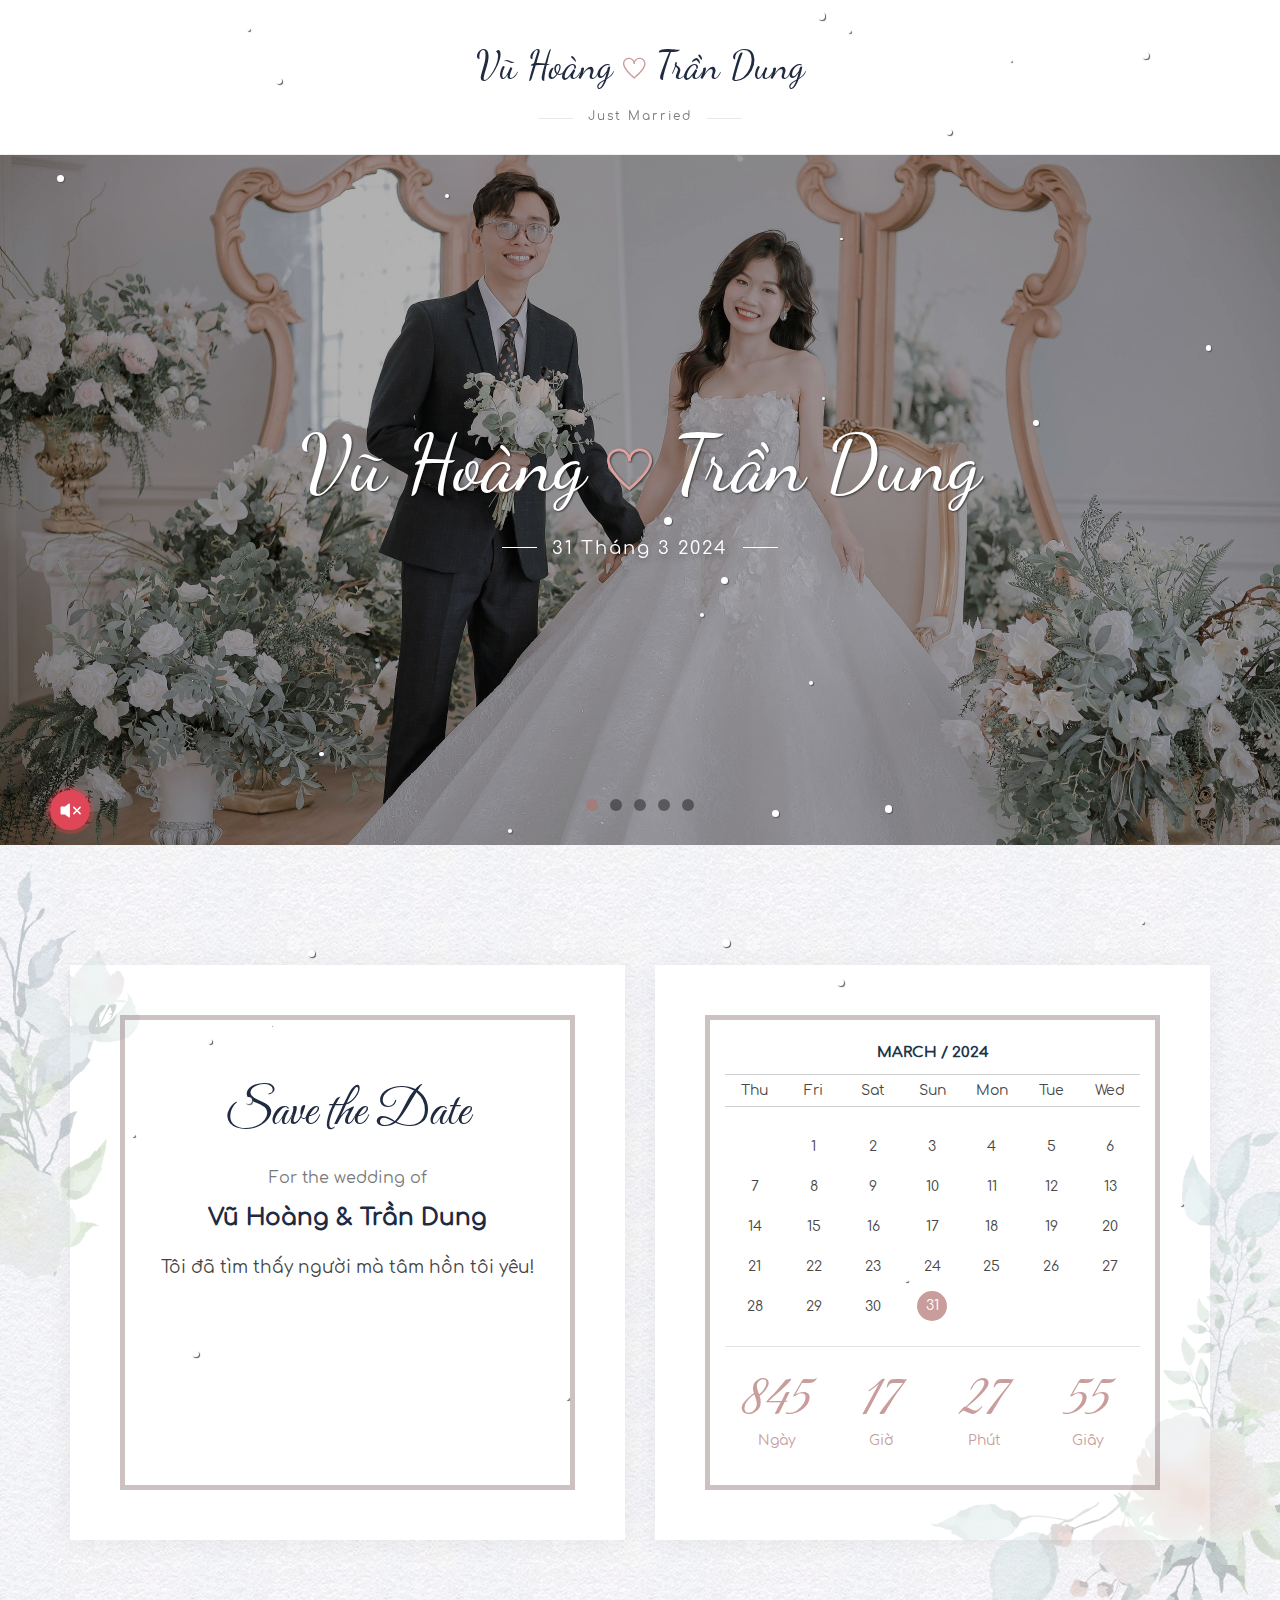
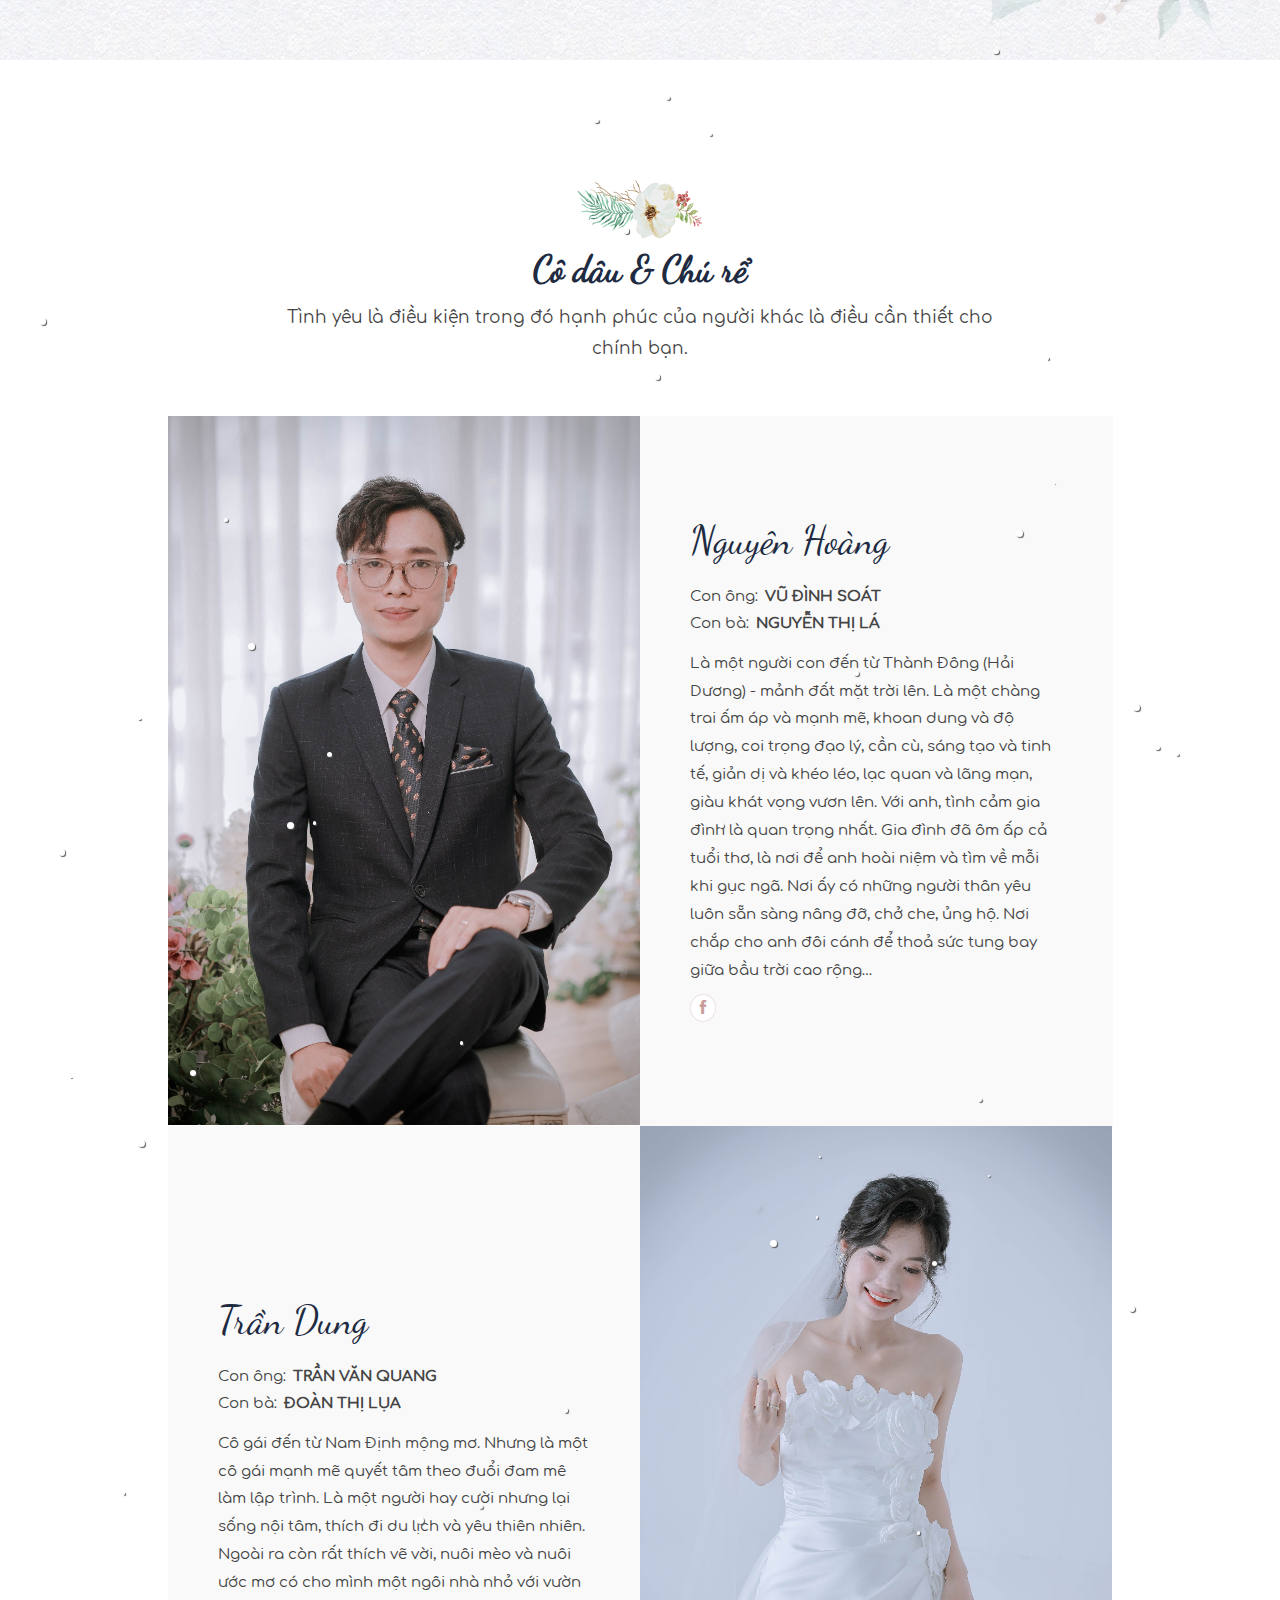
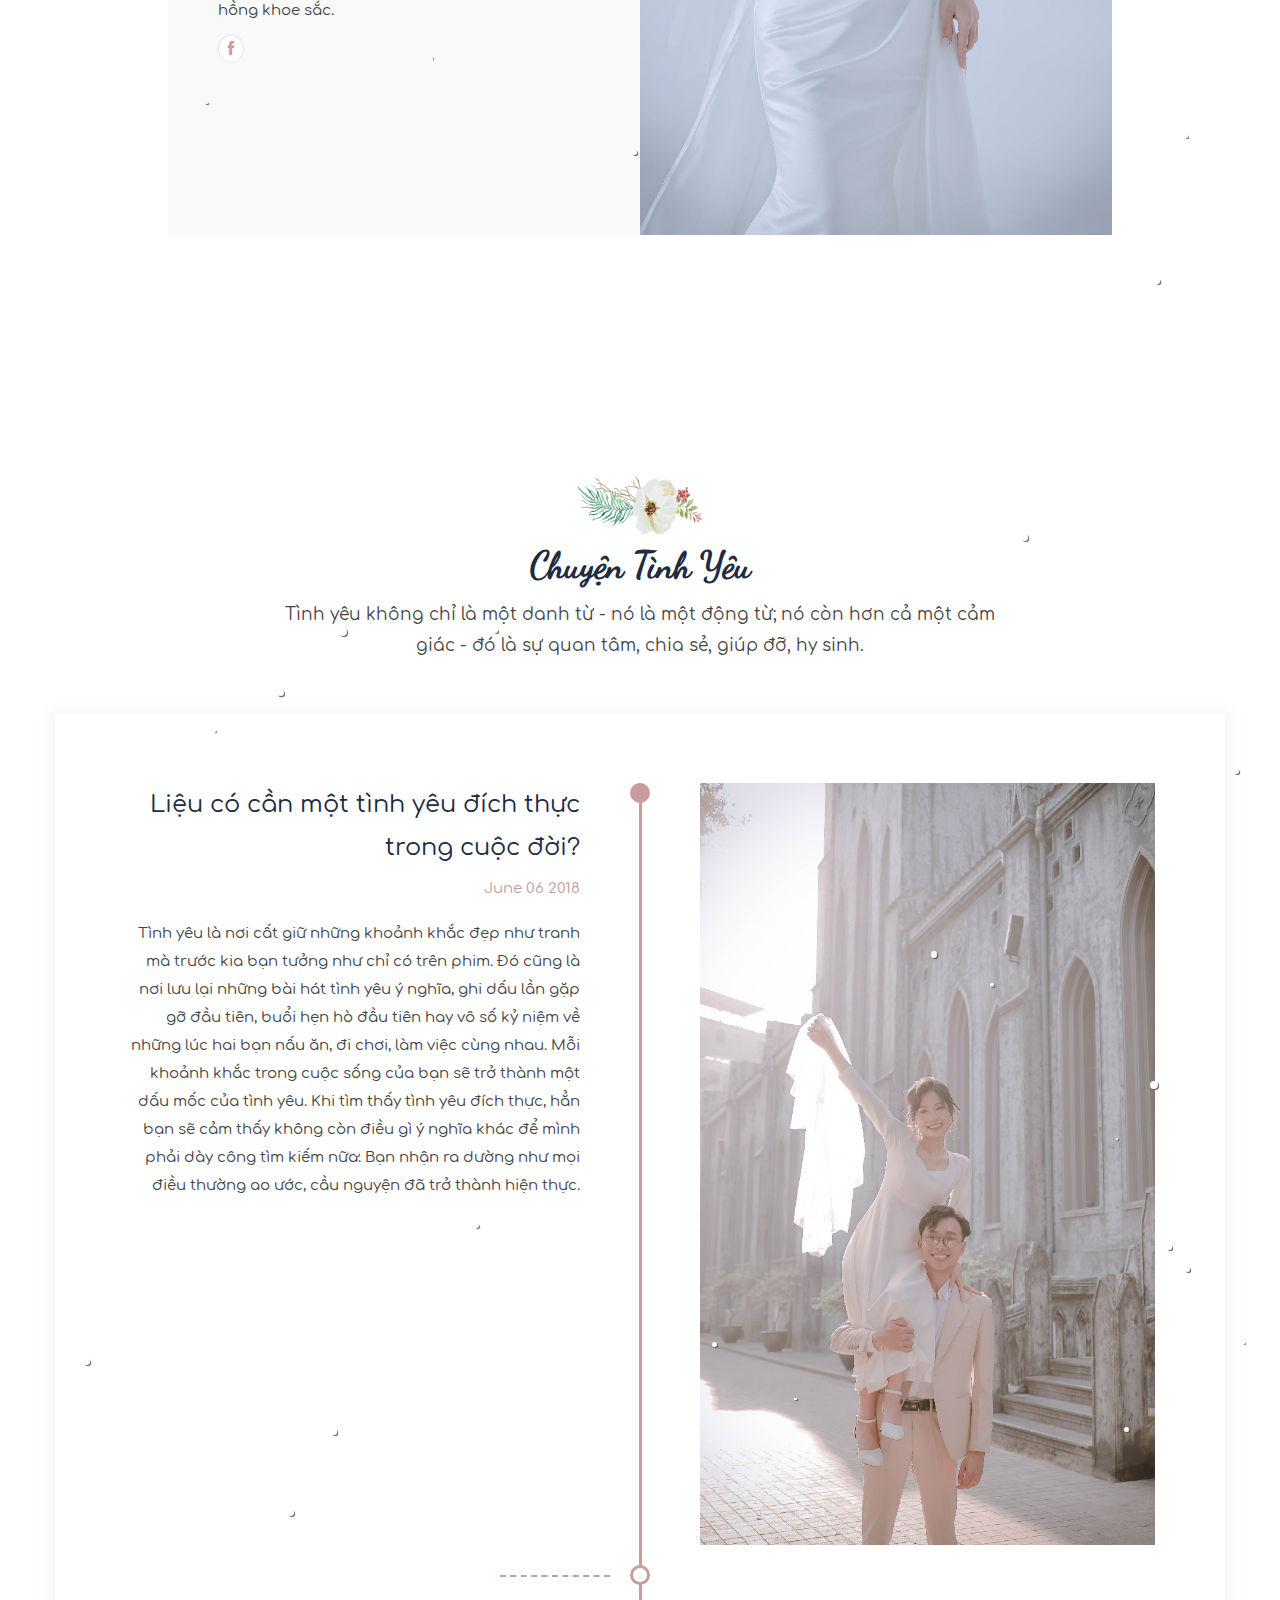
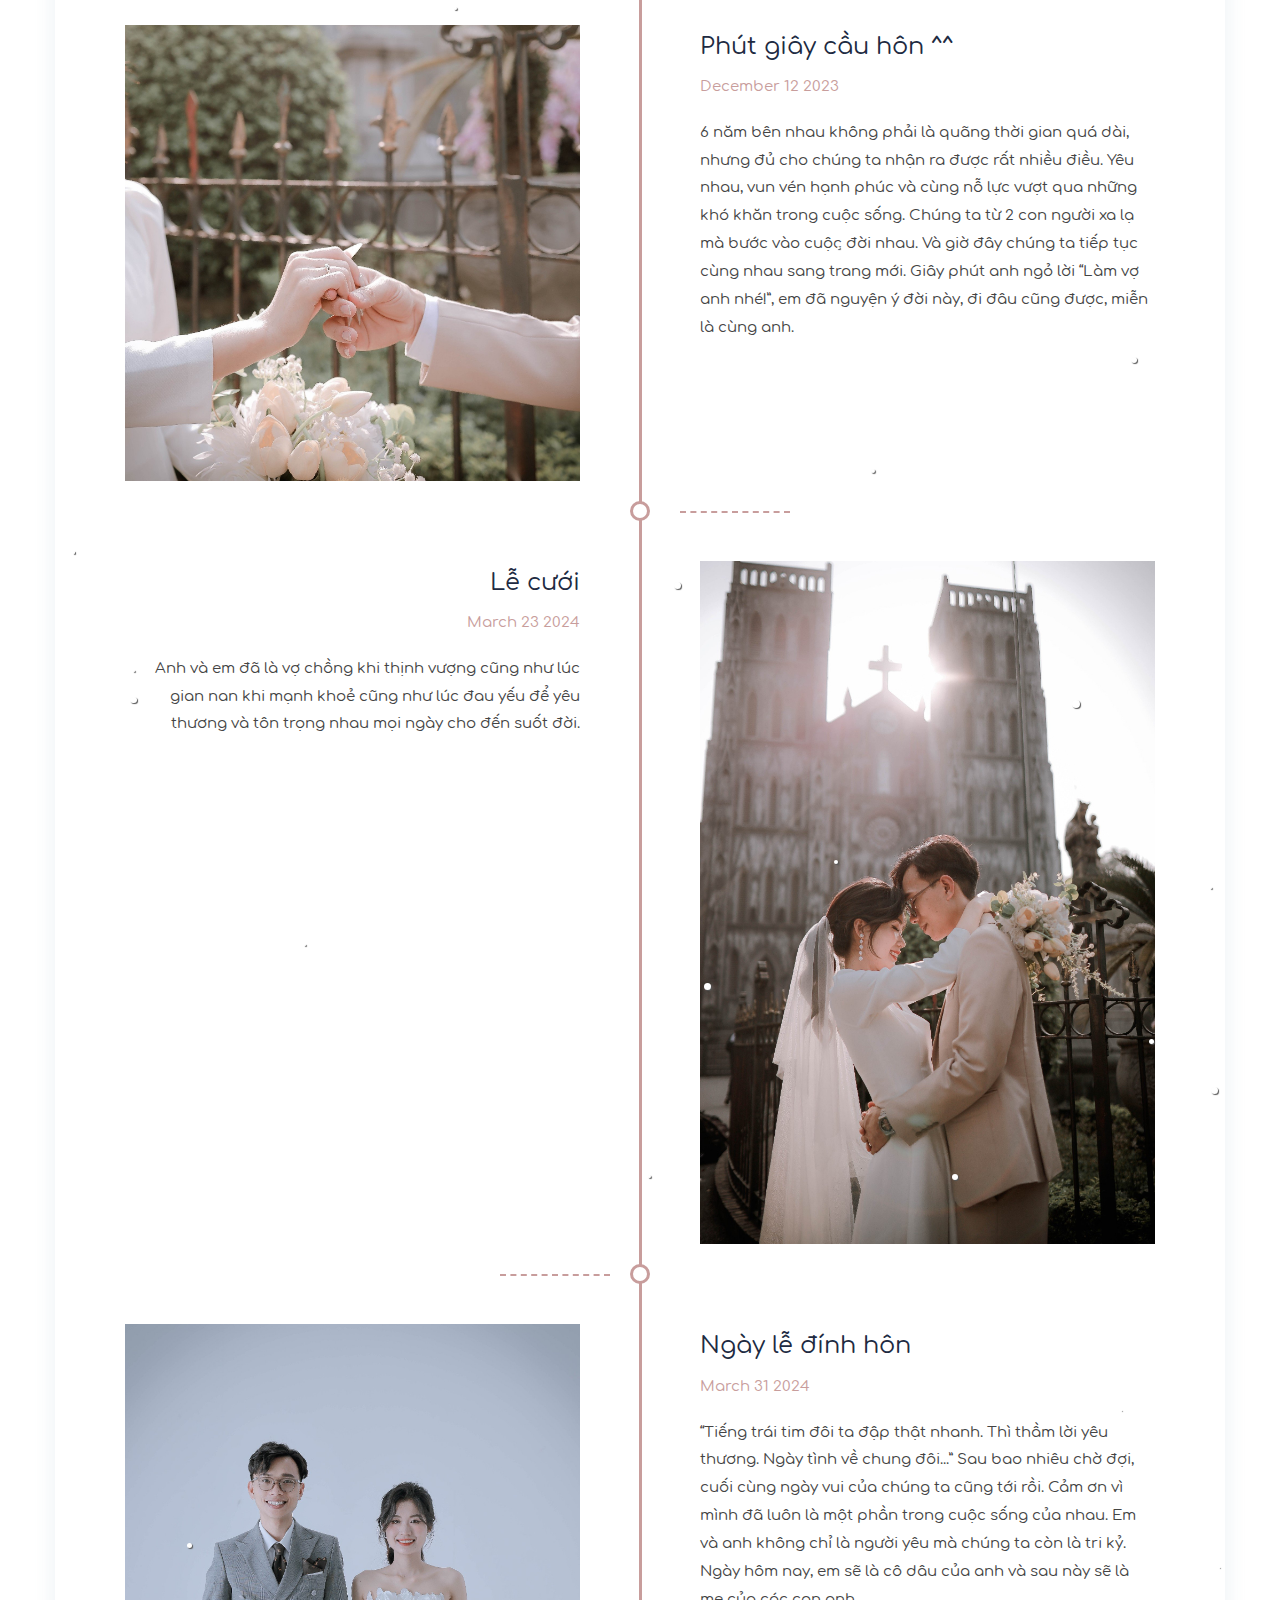
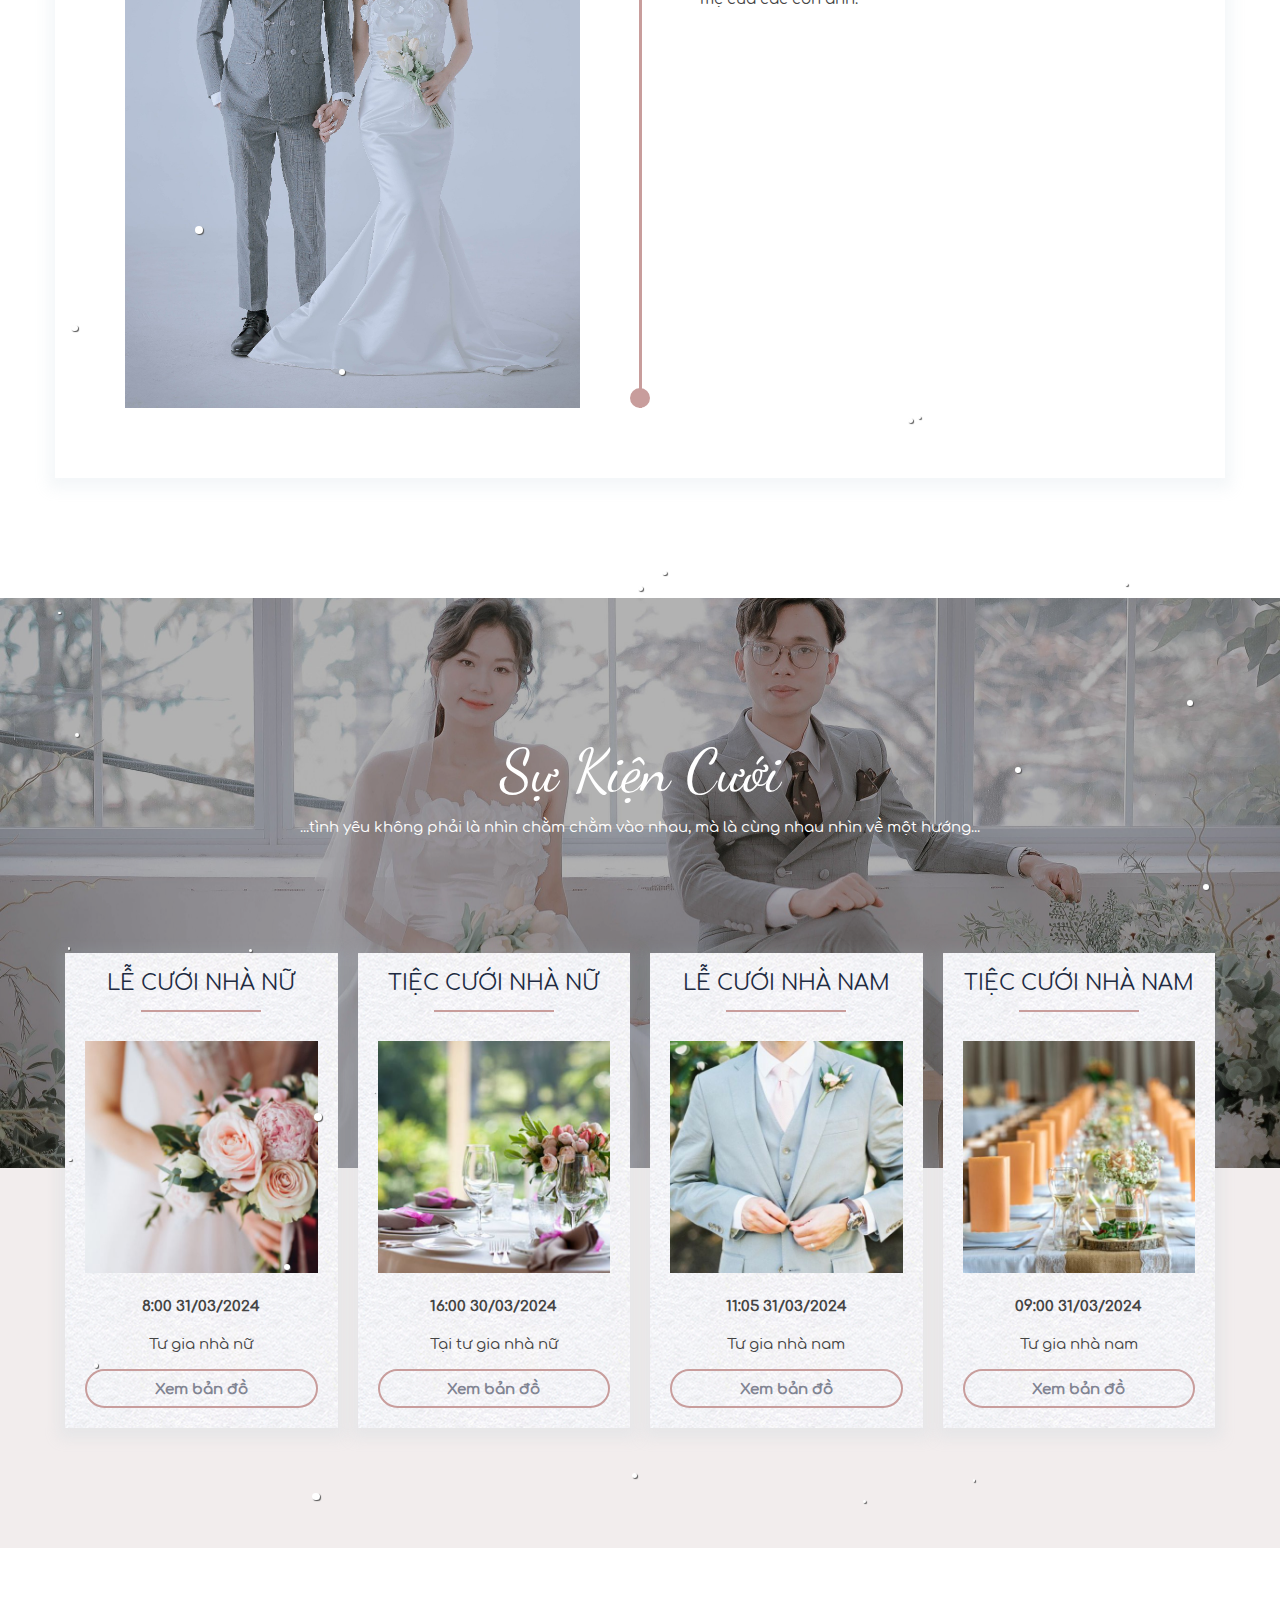
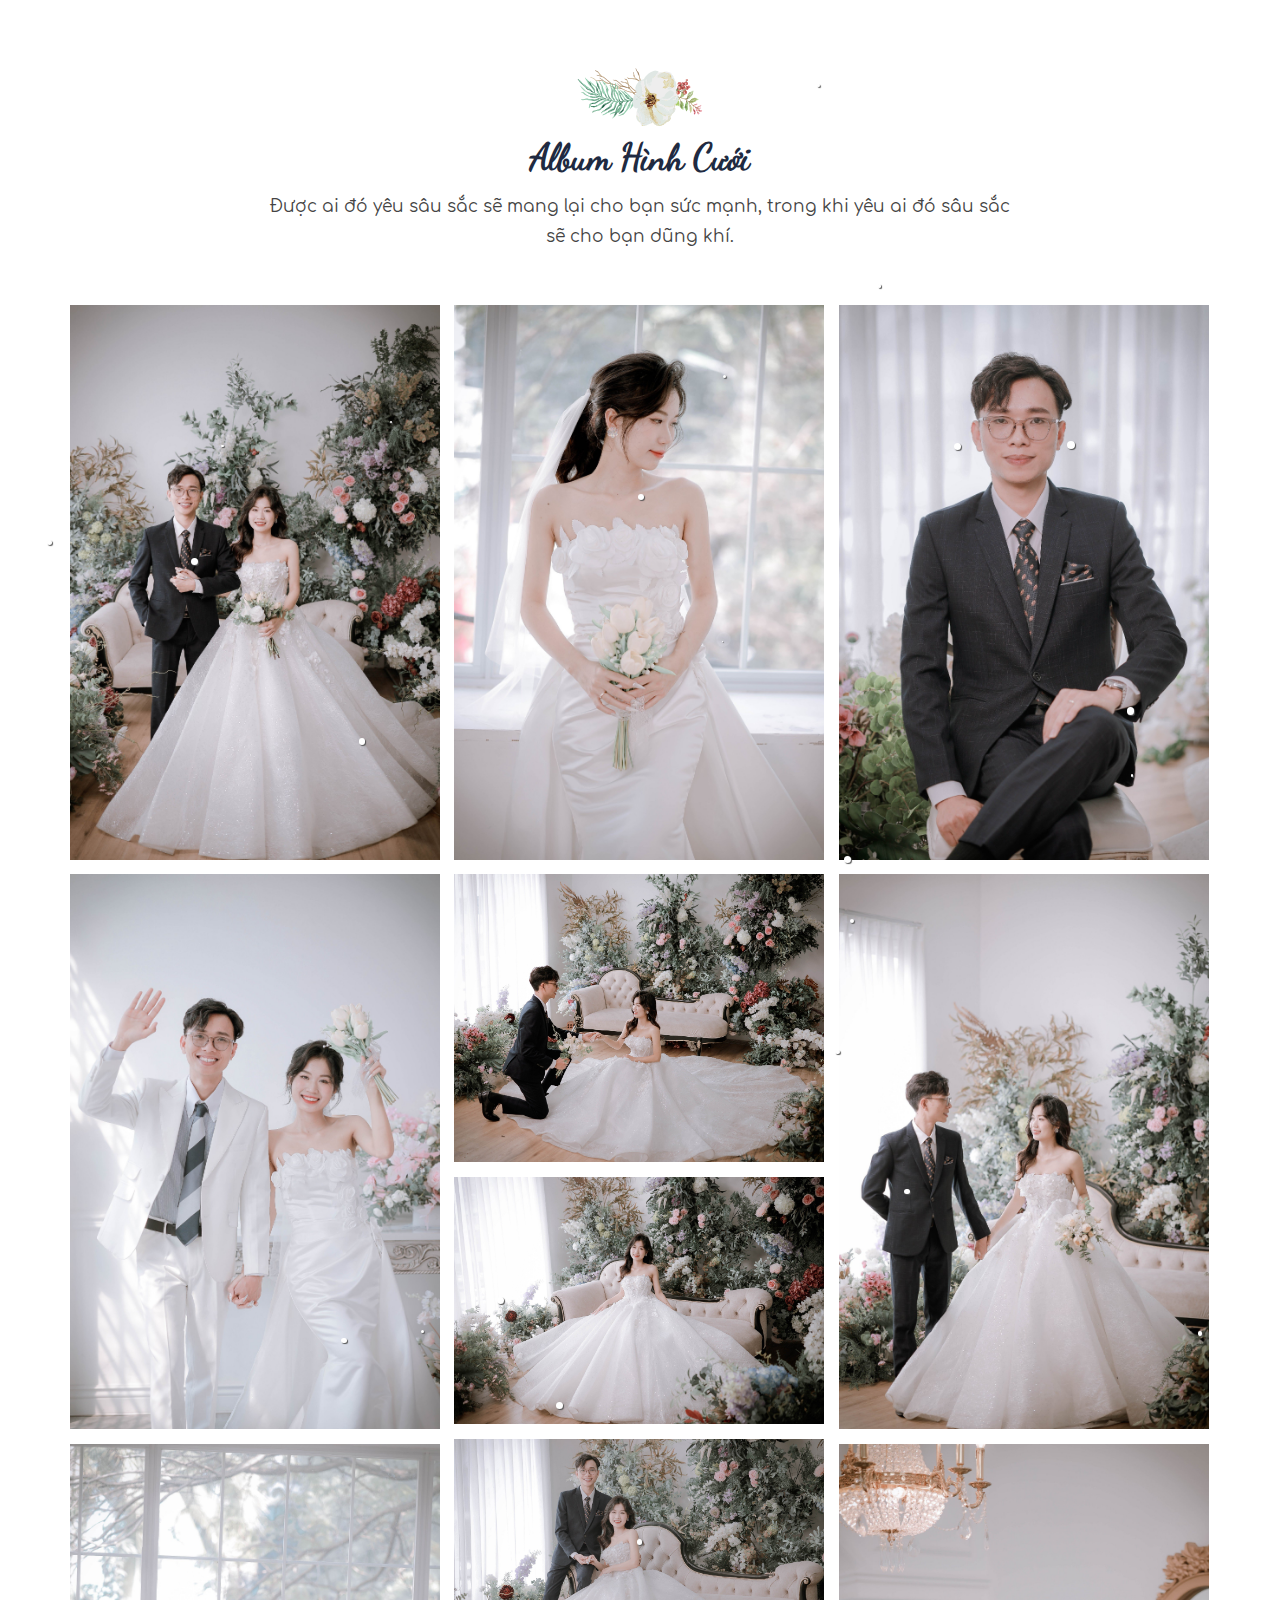
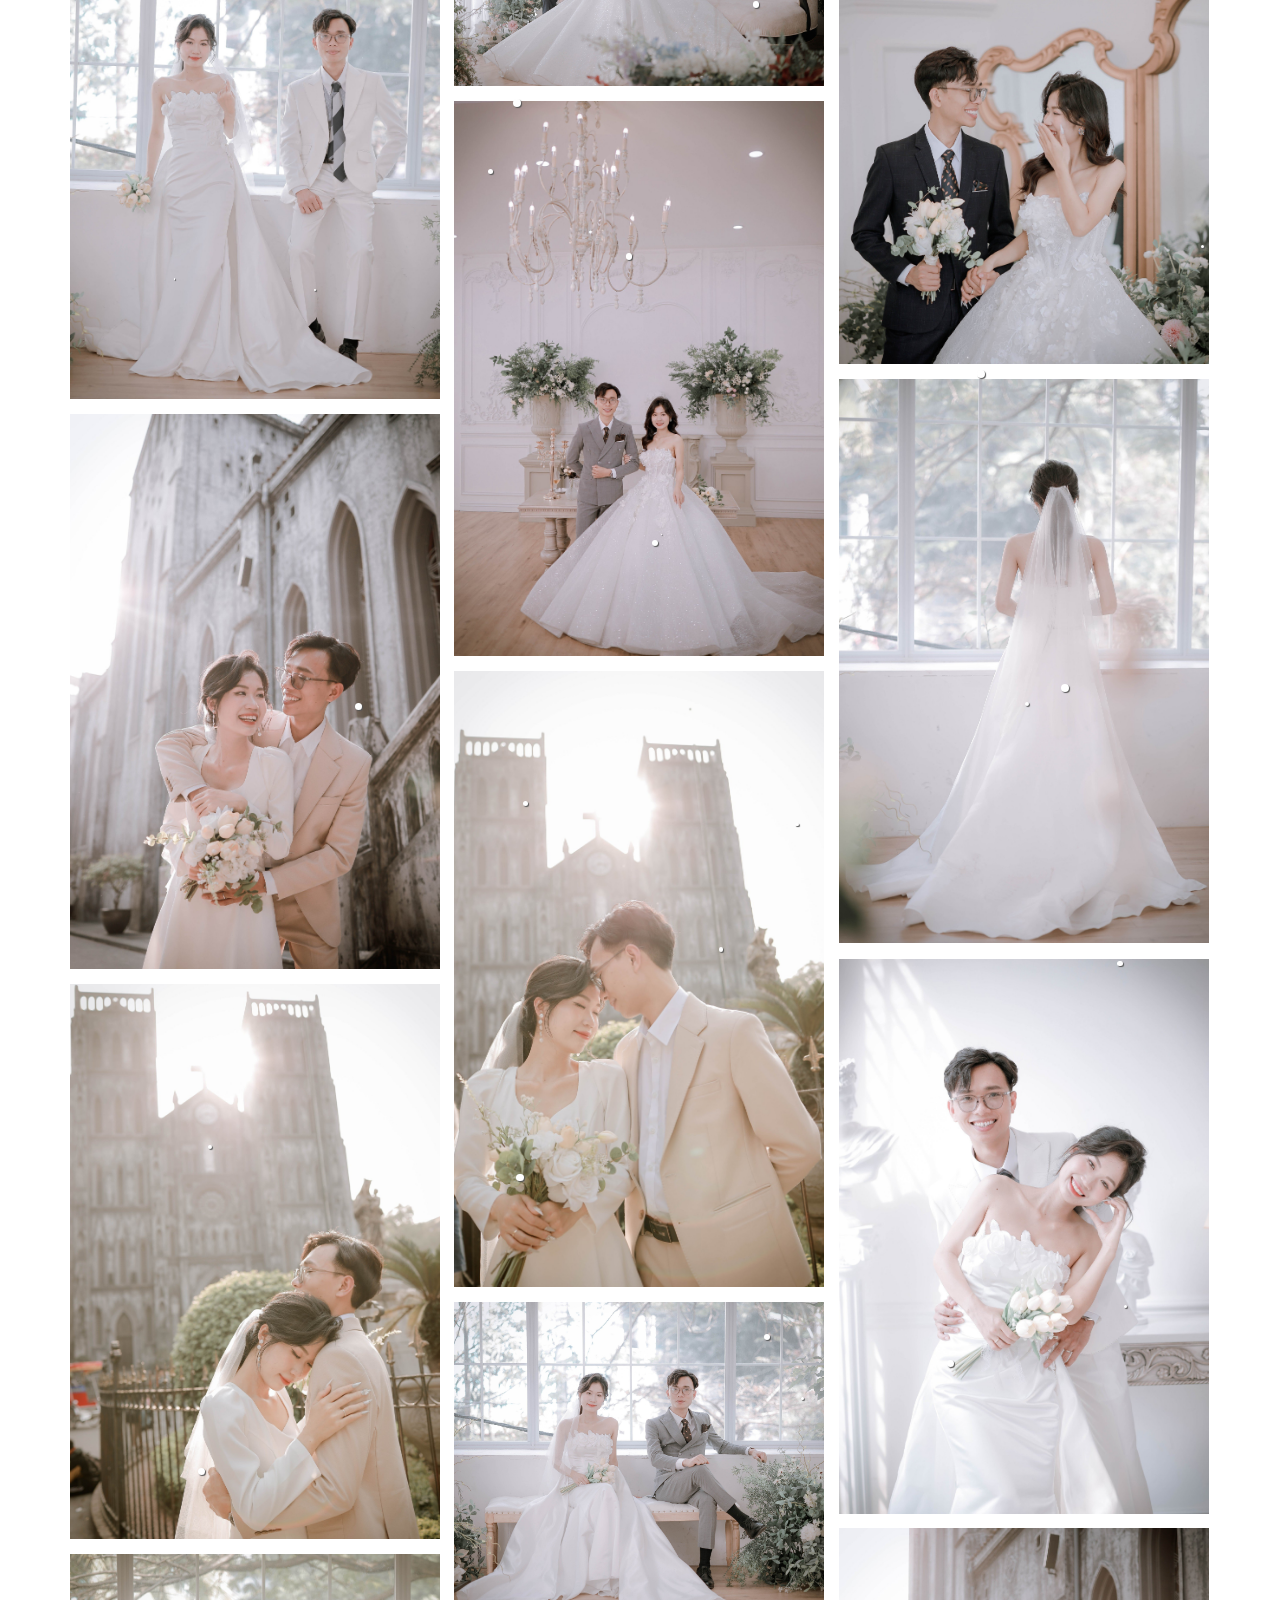
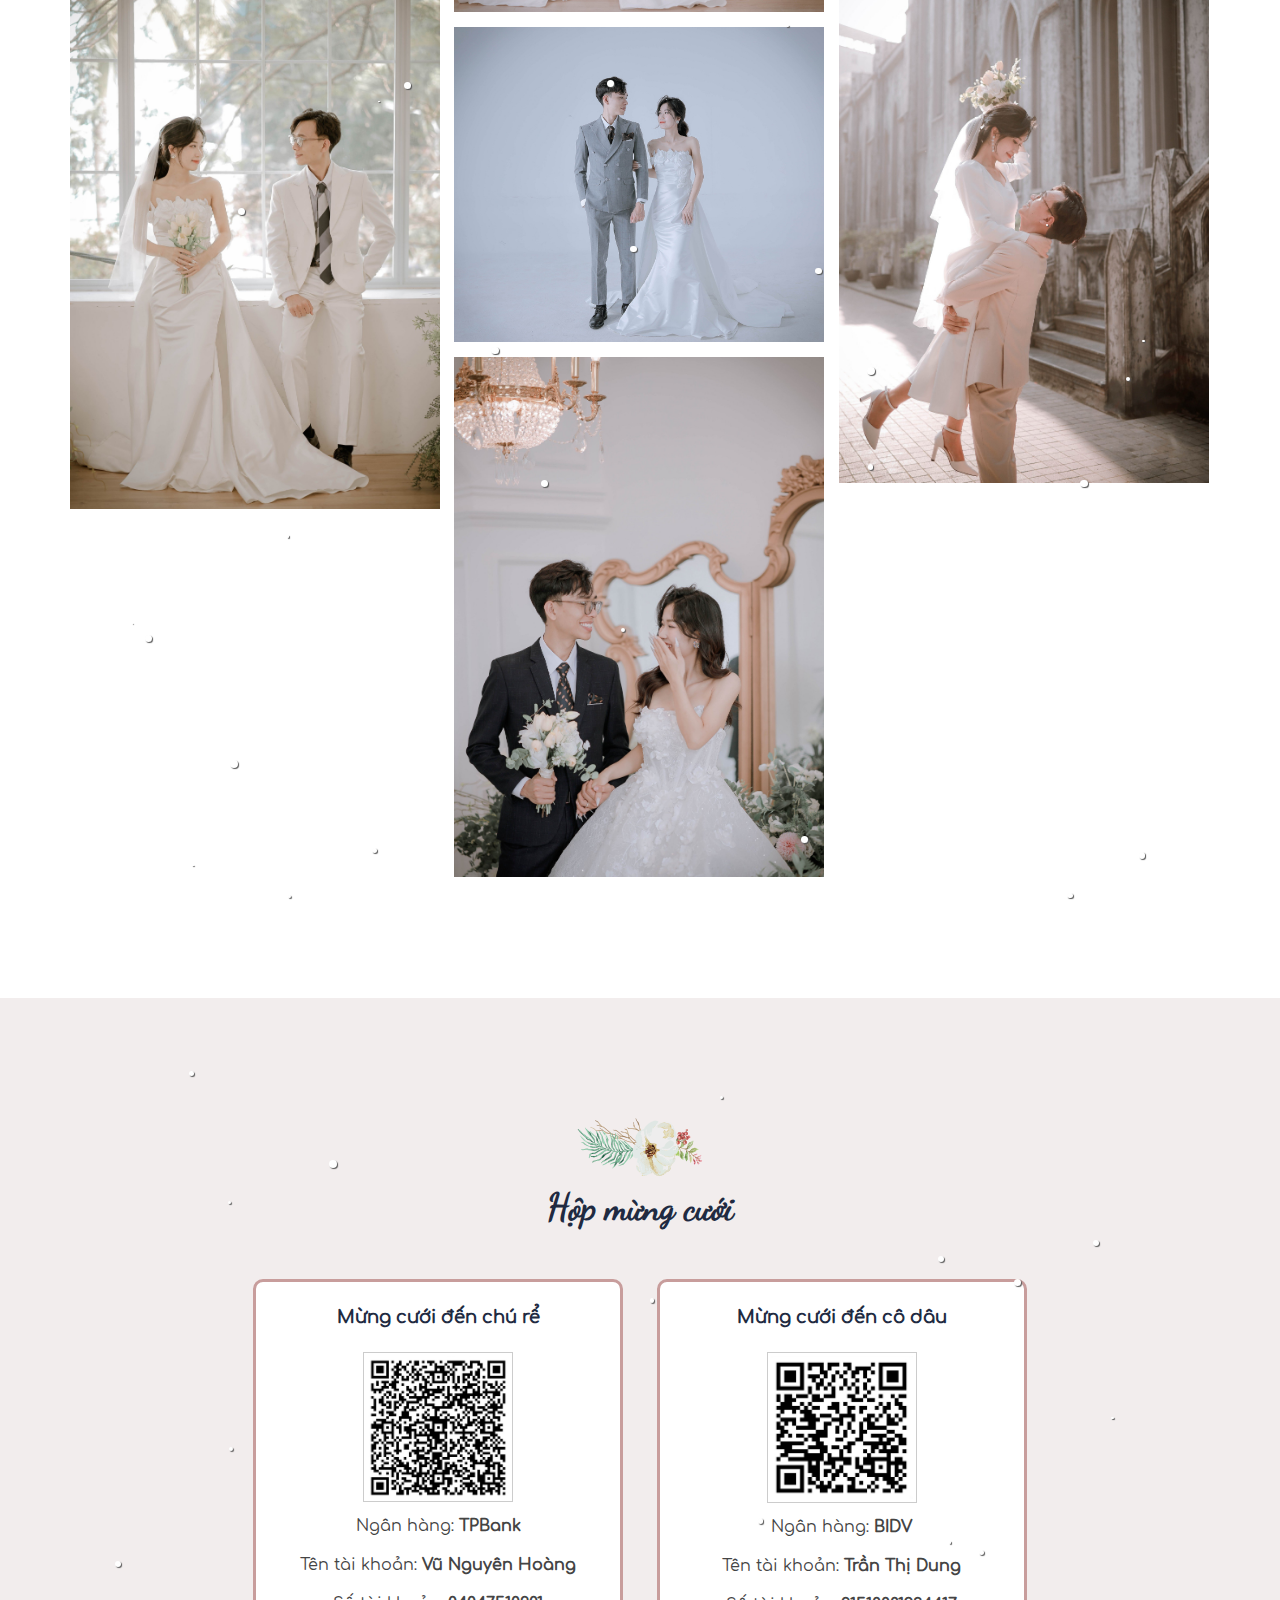
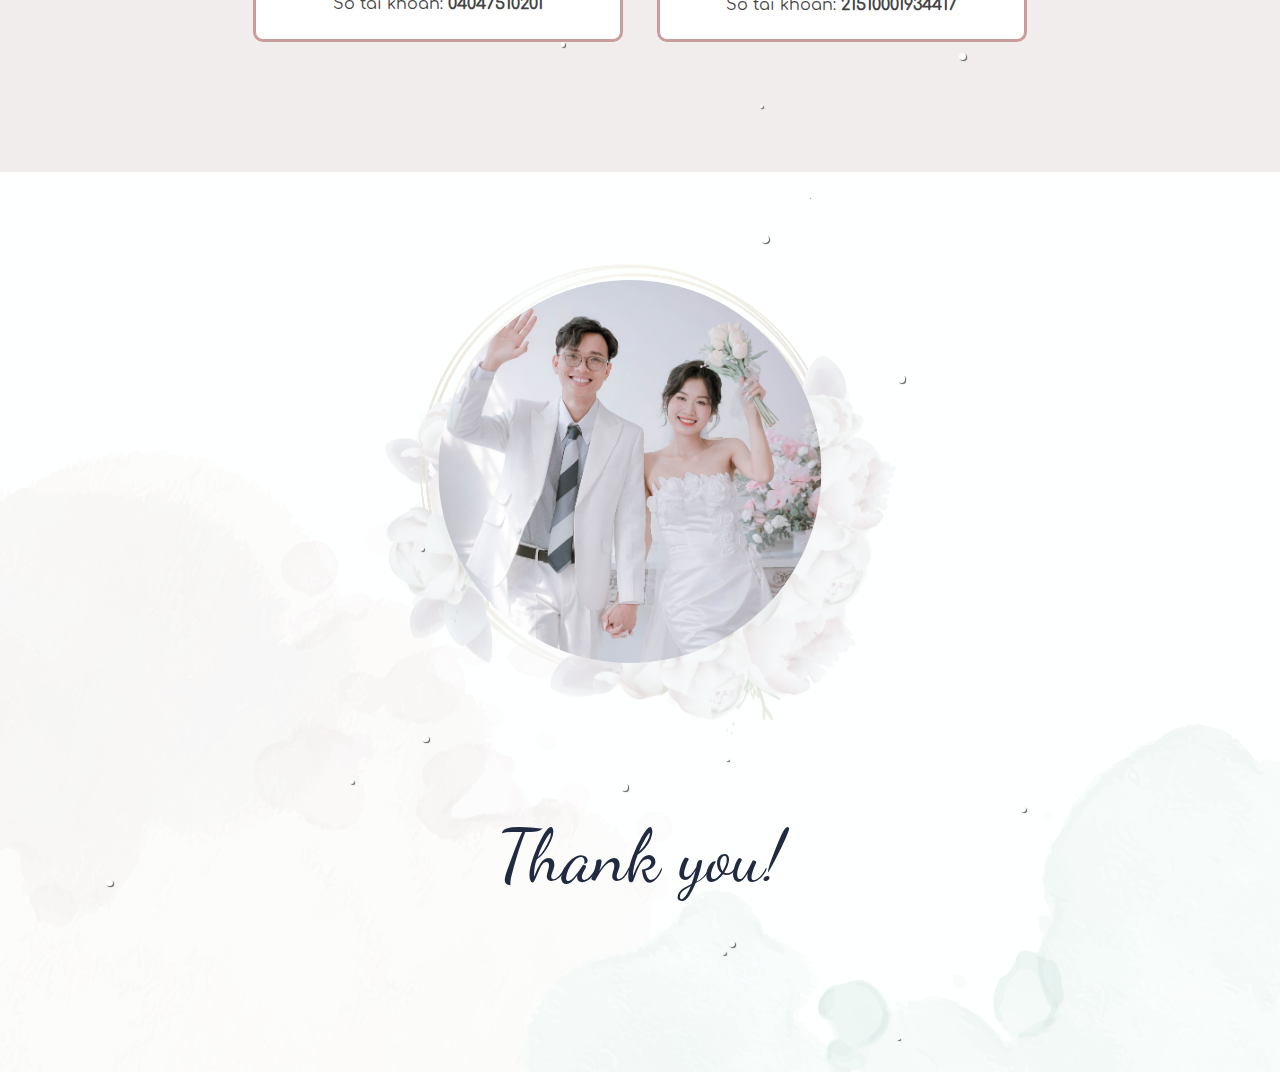
==== commit 32bd66ad: "edit cal" ====
--- a/preview.iwedding.info/index1cdc.html
+++ b/preview.iwedding.info/index1cdc.html
@@ -22,11 +22,11 @@
     <meta property="og:description"
         content="Nguyên Hoàng &amp; Trần Dung - Our wedding date: 2024-03-31 | Điều tuyệt vời nhất mà bạn từng học là yêu và được yêu để đáp lại">
     <meta property="og:image"
-        content="../cdn.biihappy.com/ziiweb/images/z5261549412064_cae5a32a93ff581fdfabb287477875d7.jpg">
+        content="../cdn.biihappy.com/ziiweb/images/z5261549412064_cae5a32a93ff581fdfabb287477875d71.jpg">
     <meta property="og:image:url"
-        content="../cdn.biihappy.com/ziiweb/images/z5261549412064_cae5a32a93ff581fdfabb287477875d7.jpg">
+        content="../cdn.biihappy.com/ziiweb/images/z5261549412064_cae5a32a93ff581fdfabb287477875d71.jpg">
     <meta property="og:image:secure_url"
-        content="../cdn.biihappy.com/ziiweb/images/z5261549412064_cae5a32a93ff581fdfabb287477875d7.jpg">
+        content="../cdn.biihappy.com/ziiweb/images/z5261549412064_cae5a32a93ff581fdfabb287477875d71.jpg">
     <link rel="shortcut icon" type="image/x-icon" href="https://iwedding.info/favicon.ico">
     <link href="templates/template15/css/libsa6e0.css?v=20240301" rel="stylesheet">
     <link href="common/calendara6e0.css?v=20240301" rel="stylesheet">
@@ -149,13 +149,13 @@
                                     <table>
                                         <caption class="calendar-month"> March / 2024</caption>
                                         <tr>
+                                            <th abbr="Thursday">Thu</th>
+                                            <th abbr="Friday">Fri</th>
+                                            <th abbr="Saturday">Sat</th>
                                             <th abbr="Sunday">Sun</th>
                                             <th abbr="Monday">Mon</th>
                                             <th abbr="Tuesday">Tue</th>
                                             <th abbr="Wednesday">Wed</th>
-                                            <th abbr="Thursday">Thu</th>
-                                            <th abbr="Friday">Fri</th>
-                                            <th abbr="Saturday">Sat</th>
                                         </tr>
                                         <tr>
                                             <td>&nbsp;</td>
